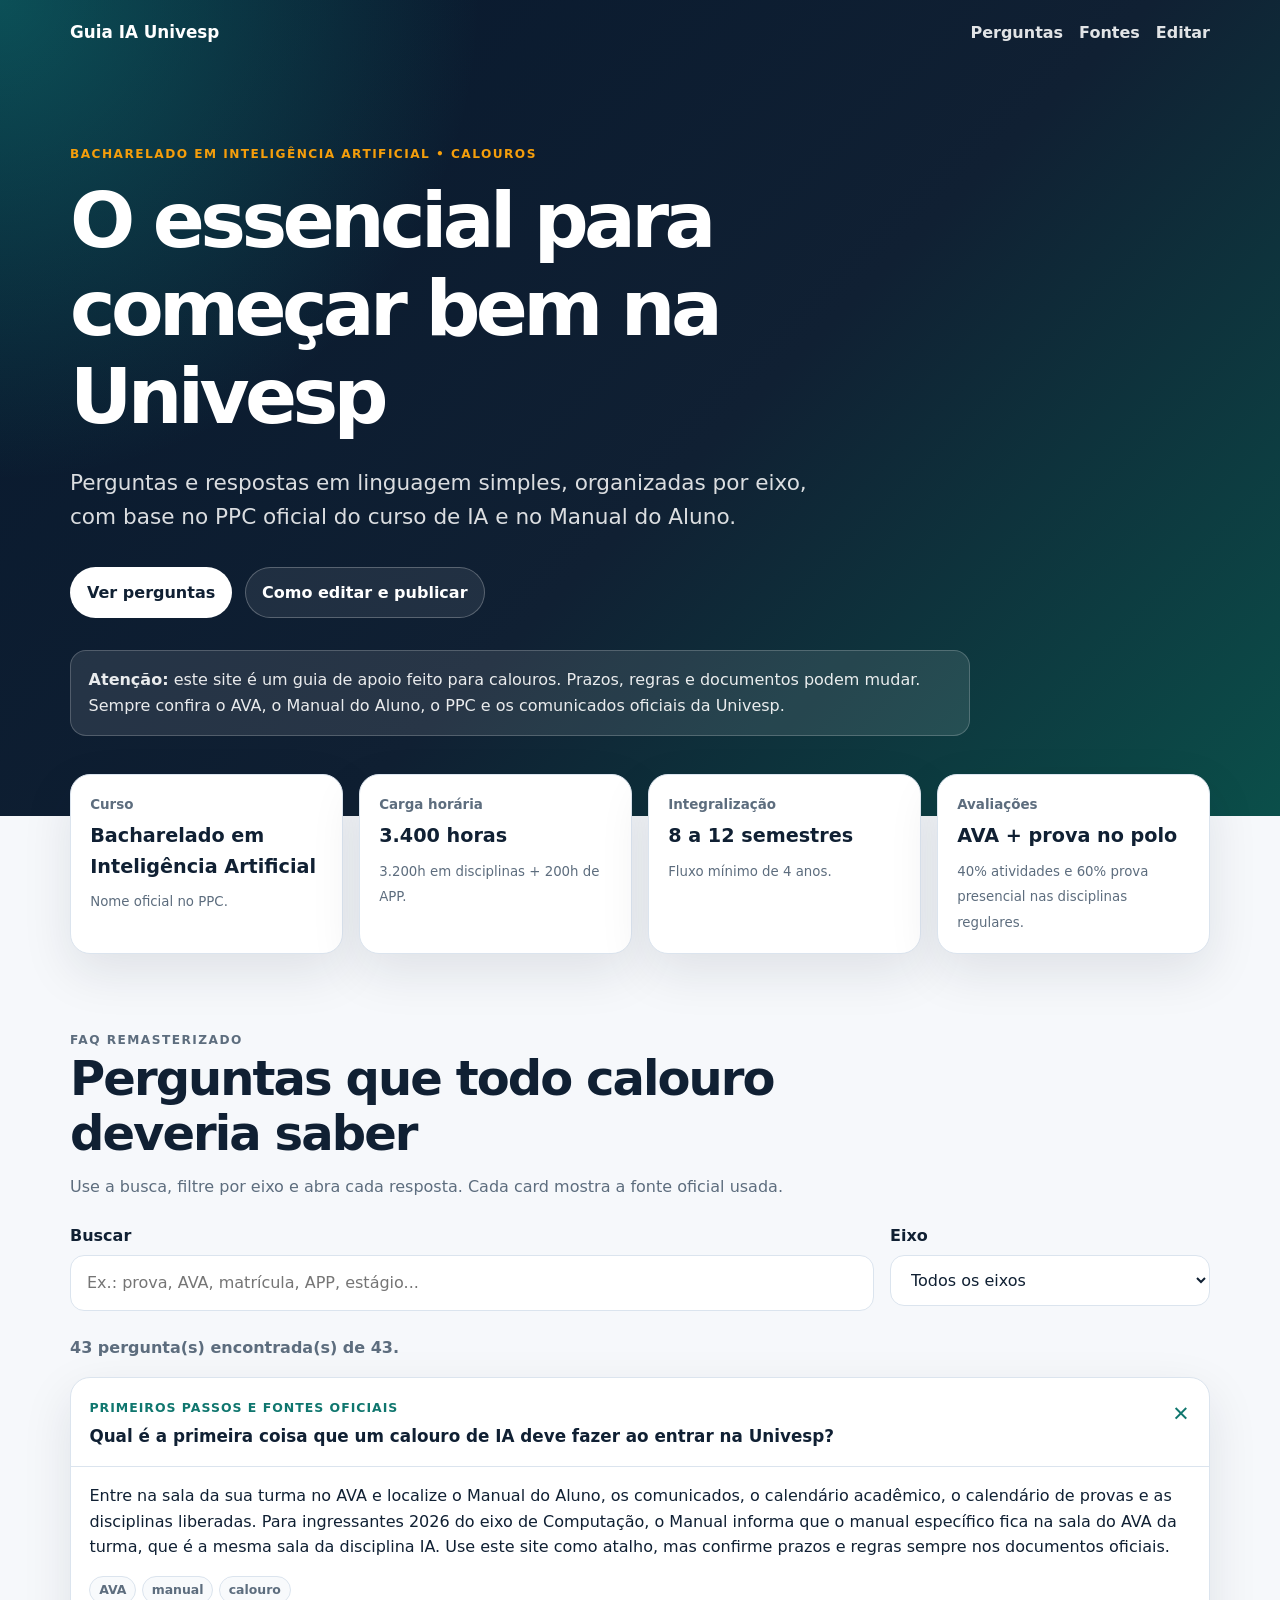
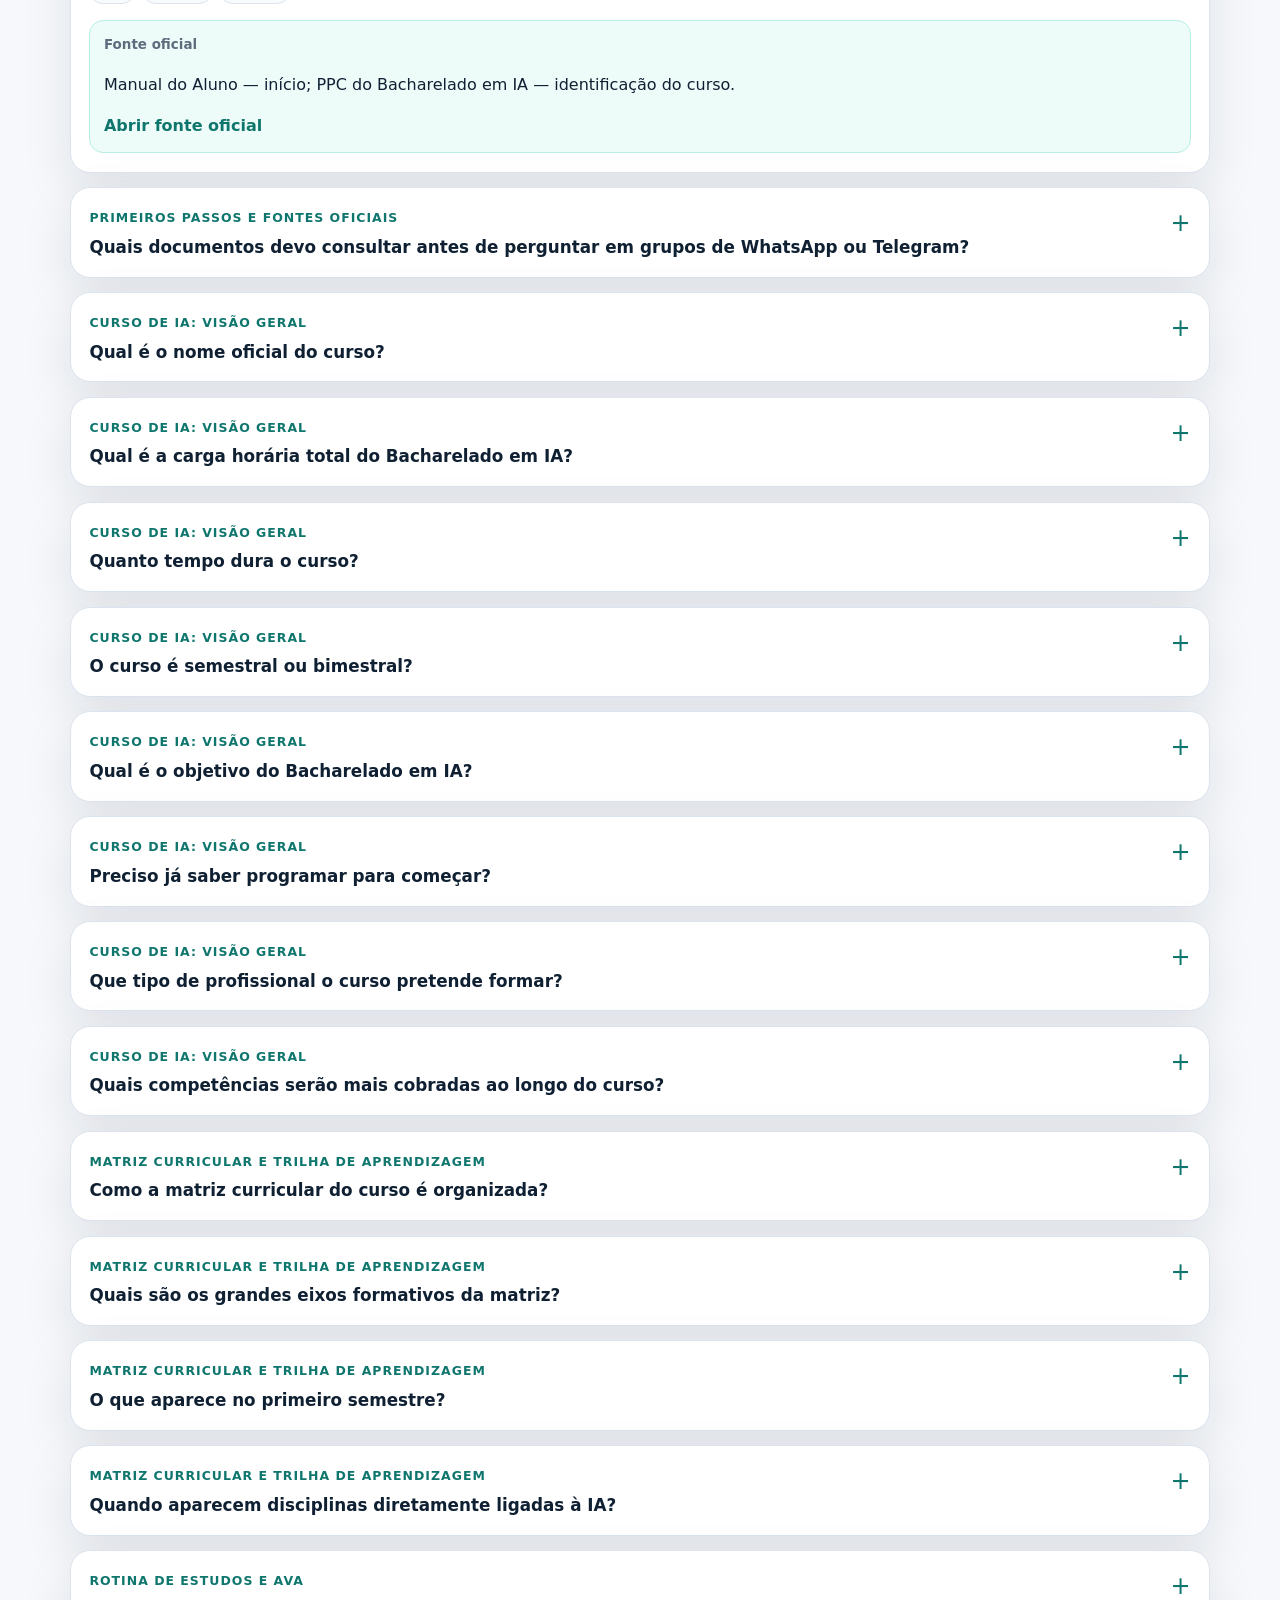
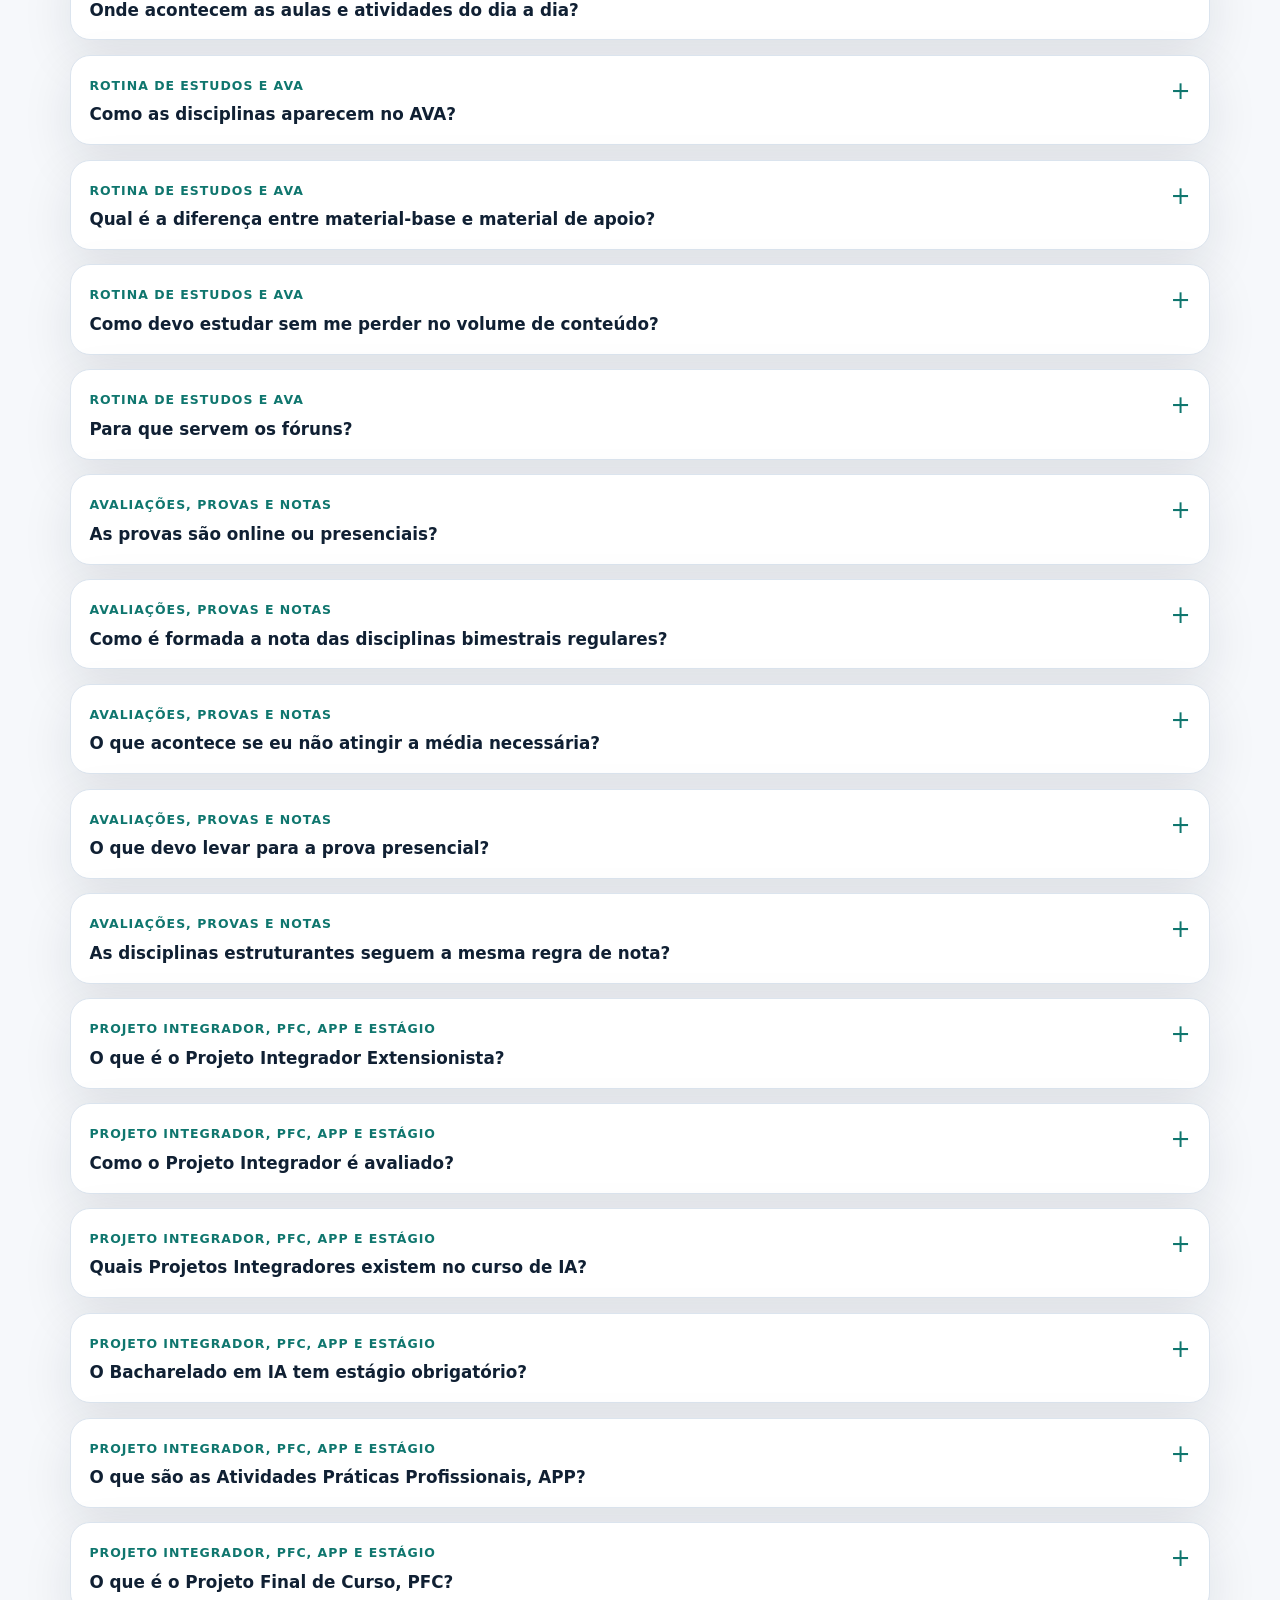
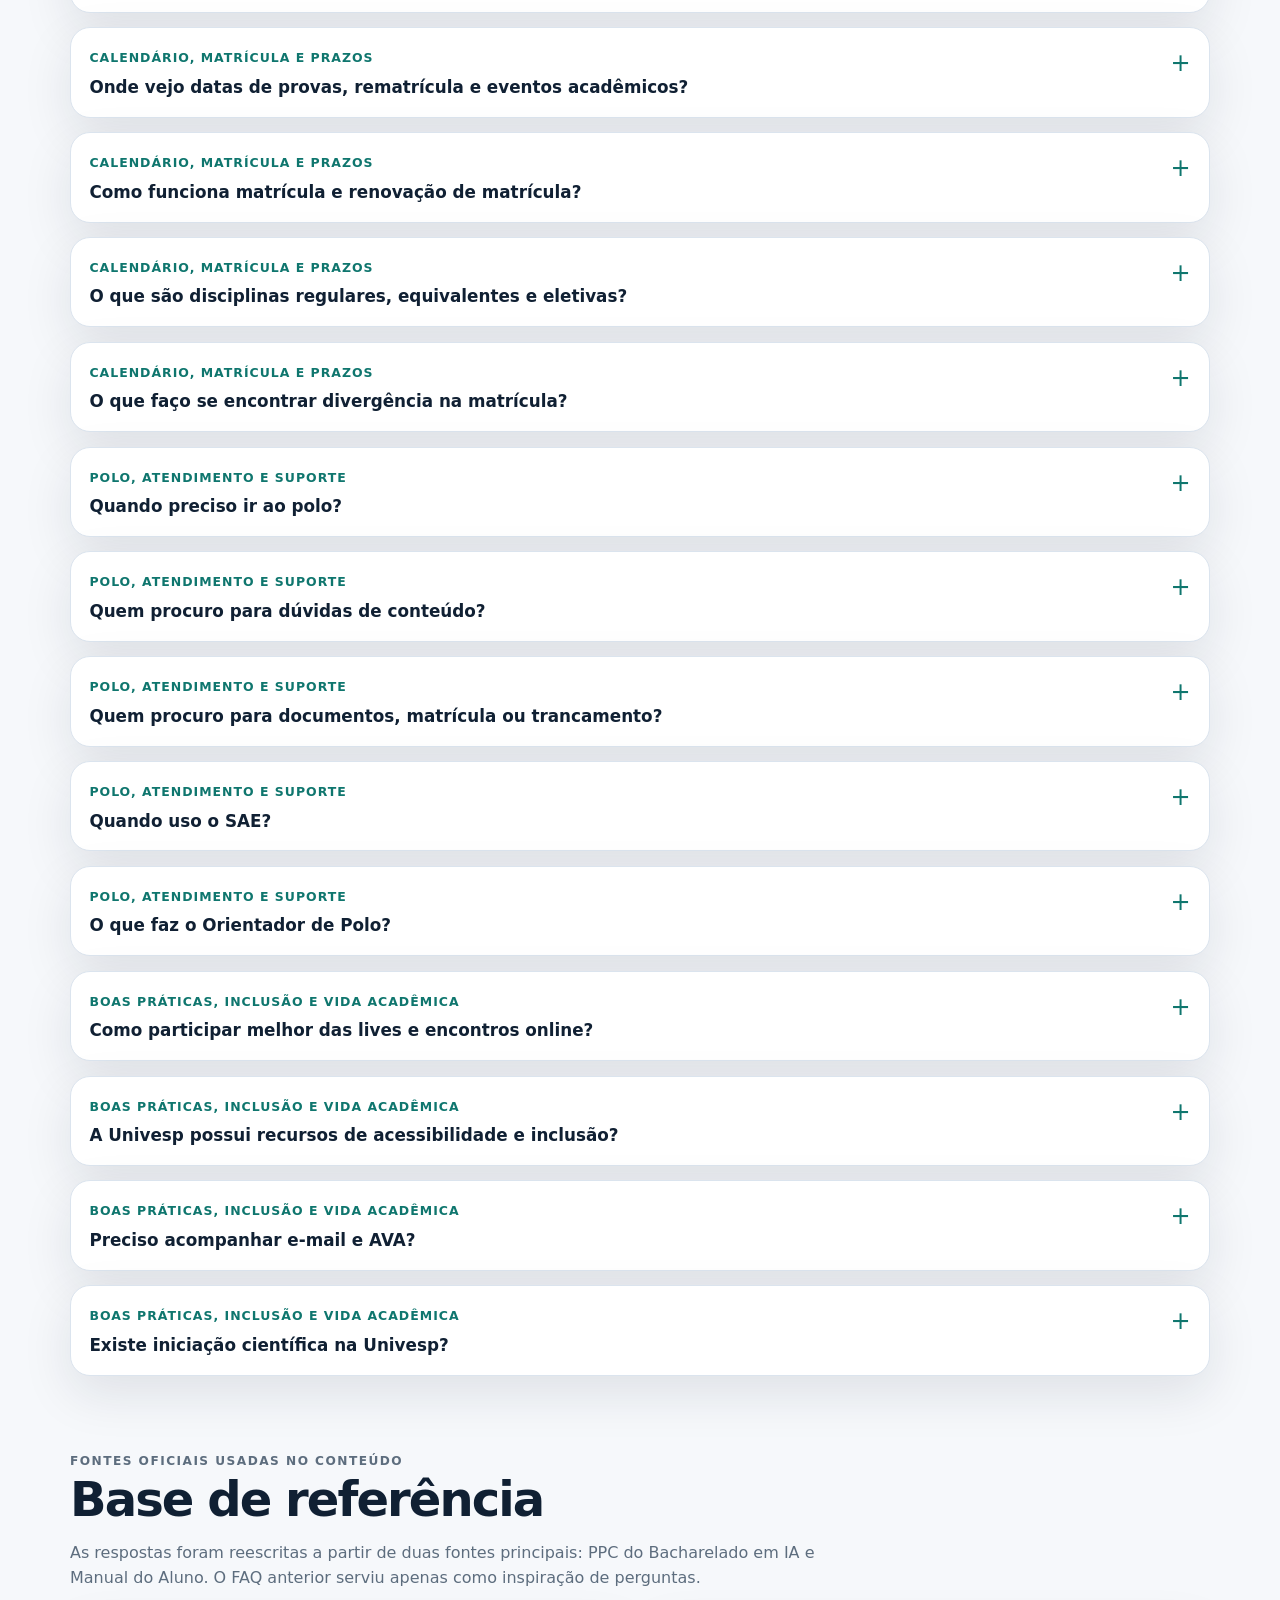
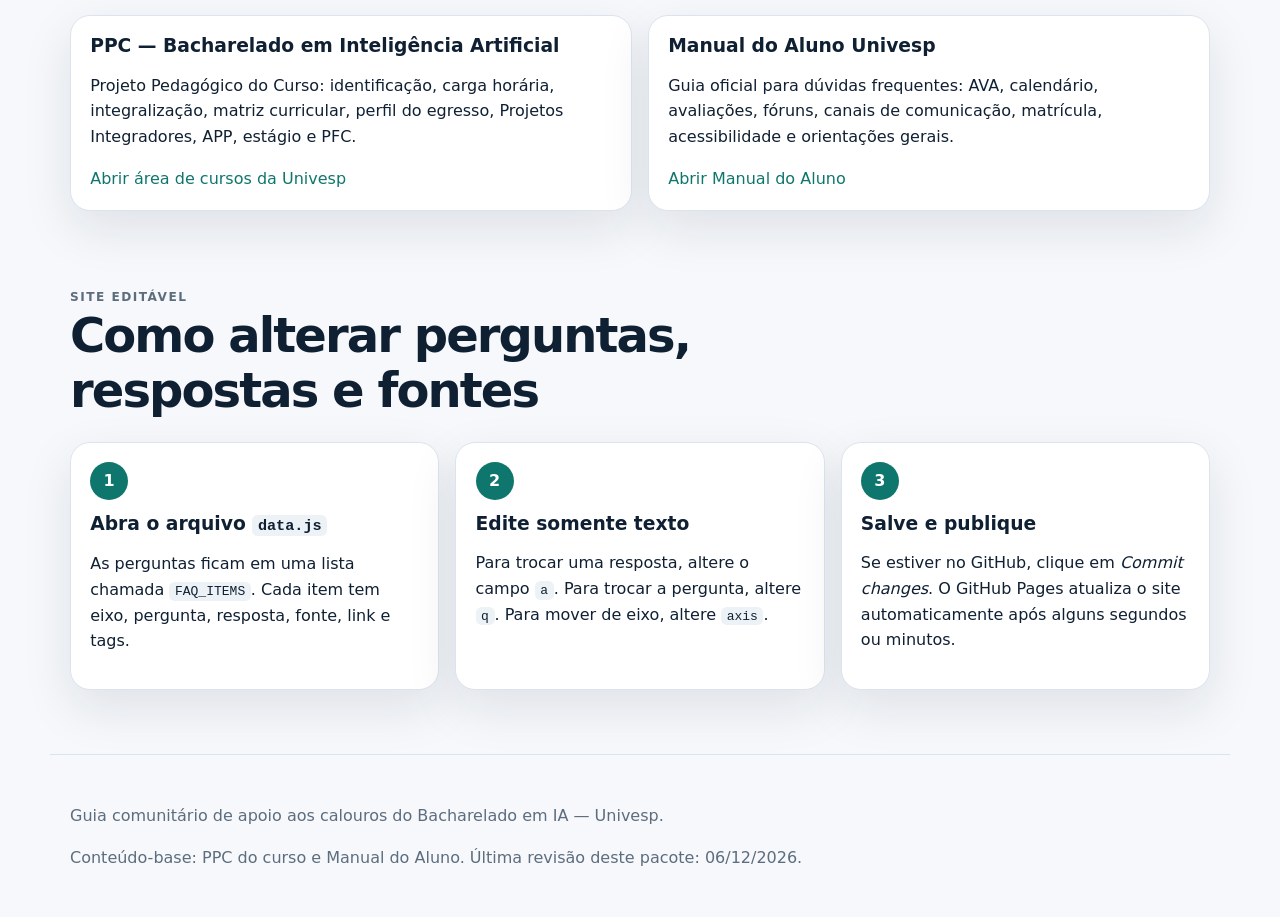
==== index.html @ a82fa3cd "add files" ====
<!doctype html>
<html lang="pt-BR">
<head>
  <meta charset="utf-8">
  <meta name="viewport" content="width=device-width, initial-scale=1">
  <title>Guia do Calouro — Bacharelado em IA Univesp</title>
  <meta name="description" content="Perguntas essenciais para calouros do Bacharelado em Inteligência Artificial da Univesp, baseadas no PPC oficial e no Manual do Aluno.">
  <link rel="stylesheet" href="styles.css">
</head>
<body>
  <header class="hero">
    <nav class="topbar">
      <a href="#inicio" class="brand">Guia IA Univesp</a>
      <a href="#perguntas">Perguntas</a>
      <a href="#fontes">Fontes</a>
      <a href="#editar">Editar</a>
    </nav>
    <section id="inicio" class="hero-content">
      <p class="eyebrow">Bacharelado em Inteligência Artificial • Calouros</p>
      <h1>O essencial para começar bem na Univesp</h1>
      <p class="lead">Perguntas e respostas em linguagem simples, organizadas por eixo, com base no PPC oficial do curso de IA e no Manual do Aluno.</p>
      <div class="hero-actions">
        <a class="button primary" href="#perguntas">Ver perguntas</a>
        <a class="button" href="#editar">Como editar e publicar</a>
      </div>
      <div class="notice">
        <strong>Atenção:</strong> este site é um guia de apoio feito para calouros. Prazos, regras e documentos podem mudar. Sempre confira o AVA, o Manual do Aluno, o PPC e os comunicados oficiais da Univesp.
      </div>
    </section>
  </header>

  <main>
    <section class="summary-grid" aria-label="Resumo rápido">
      <article>
        <span>Curso</span>
        <strong>Bacharelado em Inteligência Artificial</strong>
        <small>Nome oficial no PPC.</small>
      </article>
      <article>
        <span>Carga horária</span>
        <strong>3.400 horas</strong>
        <small>3.200h em disciplinas + 200h de APP.</small>
      </article>
      <article>
        <span>Integralização</span>
        <strong>8 a 12 semestres</strong>
        <small>Fluxo mínimo de 4 anos.</small>
      </article>
      <article>
        <span>Avaliações</span>
        <strong>AVA + prova no polo</strong>
        <small>40% atividades e 60% prova presencial nas disciplinas regulares.</small>
      </article>
    </section>

    <section id="perguntas" class="section">
      <div class="section-head">
        <p class="eyebrow">FAQ remasterizado</p>
        <h2>Perguntas que todo calouro deveria saber</h2>
        <p>Use a busca, filtre por eixo e abra cada resposta. Cada card mostra a fonte oficial usada.</p>
      </div>

      <div class="tools" aria-label="Ferramentas de busca e filtro">
        <label class="search-label">
          <span>Buscar</span>
          <input id="search" type="search" placeholder="Ex.: prova, AVA, matrícula, APP, estágio..." autocomplete="off">
        </label>
        <label class="select-label">
          <span>Eixo</span>
          <select id="axisFilter">
            <option value="todos">Todos os eixos</option>
          </select>
        </label>
      </div>

      <div id="stats" class="stats"></div>
      <div id="faqList" class="faq-list"></div>
    </section>

    <section id="fontes" class="section sources">
      <div class="section-head">
        <p class="eyebrow">Fontes oficiais usadas no conteúdo</p>
        <h2>Base de referência</h2>
        <p>As respostas foram reescritas a partir de duas fontes principais: PPC do Bacharelado em IA e Manual do Aluno. O FAQ anterior serviu apenas como inspiração de perguntas.</p>
      </div>
      <div class="source-cards">
        <article>
          <h3>PPC — Bacharelado em Inteligência Artificial</h3>
          <p>Projeto Pedagógico do Curso: identificação, carga horária, integralização, matriz curricular, perfil do egresso, Projetos Integradores, APP, estágio e PFC.</p>
          <a href="https://univesp.br/cursos" target="_blank" rel="noopener">Abrir área de cursos da Univesp</a>
        </article>
        <article>
          <h3>Manual do Aluno Univesp</h3>
          <p>Guia oficial para dúvidas frequentes: AVA, calendário, avaliações, fóruns, canais de comunicação, matrícula, acessibilidade e orientações gerais.</p>
          <a href="https://apps.univesp.br/manual-do-aluno/" target="_blank" rel="noopener">Abrir Manual do Aluno</a>
        </article>
      </div>
    </section>

    <section id="editar" class="section edit-guide">
      <div class="section-head">
        <p class="eyebrow">Site editável</p>
        <h2>Como alterar perguntas, respostas e fontes</h2>
      </div>
      <div class="steps">
        <article>
          <strong>1</strong>
          <h3>Abra o arquivo <code>data.js</code></h3>
          <p>As perguntas ficam em uma lista chamada <code>FAQ_ITEMS</code>. Cada item tem eixo, pergunta, resposta, fonte, link e tags.</p>
        </article>
        <article>
          <strong>2</strong>
          <h3>Edite somente texto</h3>
          <p>Para trocar uma resposta, altere o campo <code>a</code>. Para trocar a pergunta, altere <code>q</code>. Para mover de eixo, altere <code>axis</code>.</p>
        </article>
        <article>
          <strong>3</strong>
          <h3>Salve e publique</h3>
          <p>Se estiver no GitHub, clique em <em>Commit changes</em>. O GitHub Pages atualiza o site automaticamente após alguns segundos ou minutos.</p>
        </article>
      </div>
    </section>
  </main>

  <footer>
    <p>Guia comunitário de apoio aos calouros do Bacharelado em IA — Univesp.</p>
    <p>Conteúdo-base: PPC do curso e Manual do Aluno. Última revisão deste pacote: <span id="today"></span>.</p>
  </footer>

  <script src="data.js"></script>
  <script src="script.js"></script>
</body>
</html>
---- styles.css ----
:root {
  --bg: #f6f8fb;
  --panel: #ffffff;
  --text: #102033;
  --muted: #5d6d7e;
  --line: #dbe4ee;
  --brand: #0f766e;
  --brand-dark: #0b4f4a;
  --accent: #f59e0b;
  --shadow: 0 18px 50px rgba(16, 32, 51, .10);
  --radius: 20px;
}
* { box-sizing: border-box; }
html { scroll-behavior: smooth; }
body {
  margin: 0;
  font-family: Inter, system-ui, -apple-system, BlinkMacSystemFont, "Segoe UI", sans-serif;
  line-height: 1.6;
  background: var(--bg);
  color: var(--text);
}
a { color: var(--brand); text-decoration: none; }
a:hover { text-decoration: underline; }
.hero {
  background:
    radial-gradient(circle at top left, rgba(20,184,166,.35), transparent 30rem),
    linear-gradient(135deg, #07182d 0%, #102033 55%, #0b4f4a 100%);
  color: white;
  padding-bottom: 4rem;
}
.topbar {
  max-width: 1180px;
  margin: 0 auto;
  padding: 1.2rem 1.25rem;
  display: flex;
  align-items: center;
  gap: 1rem;
  justify-content: flex-end;
}
.topbar a { color: rgba(255,255,255,.88); font-weight: 650; }
.topbar .brand { margin-right: auto; font-size: 1.05rem; color: white; }
.hero-content {
  max-width: 1180px;
  margin: 0 auto;
  padding: 5rem 1.25rem 1rem;
}
.eyebrow {
  text-transform: uppercase;
  letter-spacing: .12em;
  font-size: .76rem;
  font-weight: 800;
  color: var(--accent);
  margin: 0 0 .75rem;
}
h1, h2, h3 { line-height: 1.15; margin: 0; }
h1 { max-width: 850px; font-size: clamp(2.4rem, 6vw, 5.2rem); letter-spacing: -0.06em; }
.lead {
  max-width: 760px;
  font-size: clamp(1.05rem, 2vw, 1.35rem);
  color: rgba(255,255,255,.85);
  margin: 1.5rem 0 0;
}
.hero-actions { display: flex; flex-wrap: wrap; gap: .8rem; margin: 2rem 0; }
.button {
  display: inline-flex;
  align-items: center;
  justify-content: center;
  min-height: 44px;
  padding: .75rem 1rem;
  border: 1px solid rgba(255,255,255,.25);
  border-radius: 999px;
  color: white;
  font-weight: 800;
  background: rgba(255,255,255,.08);
}
.button.primary { background: white; color: #102033; }
.notice {
  max-width: 900px;
  padding: 1rem 1.1rem;
  background: rgba(255,255,255,.10);
  border: 1px solid rgba(255,255,255,.20);
  border-radius: 16px;
  color: rgba(255,255,255,.9);
}
.summary-grid {
  max-width: 1180px;
  margin: -2.6rem auto 0;
  padding: 0 1.25rem;
  display: grid;
  grid-template-columns: repeat(4, minmax(0, 1fr));
  gap: 1rem;
}
.summary-grid article, .source-cards article, .steps article, .faq-item {
  background: var(--panel);
  border: 1px solid var(--line);
  border-radius: var(--radius);
  box-shadow: var(--shadow);
}
.summary-grid article { padding: 1.2rem; }
.summary-grid span, .faq-meta, .source-label {
  display: block;
  color: var(--muted);
  font-size: .84rem;
  font-weight: 700;
}
.summary-grid strong { display: block; margin: .35rem 0; font-size: 1.2rem; }
.summary-grid small { color: var(--muted); }
.section {
  max-width: 1180px;
  margin: 0 auto;
  padding: 4rem 1.25rem 0;
}
.section-head { max-width: 800px; margin-bottom: 1.5rem; }
.section-head h2 { font-size: clamp(1.8rem, 4vw, 3rem); letter-spacing: -.04em; }
.section-head p { color: var(--muted); margin: .8rem 0 0; }
.tools {
  display: grid;
  grid-template-columns: 1fr minmax(220px, 320px);
  gap: 1rem;
  margin: 1.5rem 0;
}
label span {
  display: block;
  font-weight: 800;
  margin-bottom: .35rem;
}
input, select {
  width: 100%;
  border: 1px solid var(--line);
  border-radius: 14px;
  padding: .9rem 1rem;
  font: inherit;
  color: var(--text);
  background: white;
}
.stats { color: var(--muted); margin: .4rem 0 1rem; font-weight: 700; }
.faq-list { display: grid; gap: .9rem; }
.faq-item { overflow: hidden; }
.faq-question {
  width: 100%;
  border: 0;
  background: transparent;
  color: var(--text);
  text-align: left;
  padding: 1rem 1.15rem;
  display: grid;
  grid-template-columns: 1fr auto;
  gap: 1rem;
  cursor: pointer;
  font: inherit;
}
.faq-question strong { display: block; font-size: 1.05rem; }
.faq-question .axis { display: inline-block; color: var(--brand); font-weight: 850; font-size: .78rem; text-transform: uppercase; letter-spacing: .08em; margin-bottom: .35rem; }
.faq-question .toggle { font-size: 1.5rem; color: var(--brand); }
.faq-answer {
  display: none;
  padding: 0 1.15rem 1.15rem;
  border-top: 1px solid var(--line);
}
.faq-item.open .faq-answer { display: block; }
.faq-item.open .toggle { transform: rotate(45deg); }
.faq-answer p { margin: 1rem 0; }
.tags { display: flex; flex-wrap: wrap; gap: .35rem; margin: .8rem 0; }
.tag {
  border: 1px solid var(--line);
  background: #f8fafc;
  color: var(--muted);
  border-radius: 999px;
  padding: .18rem .55rem;
  font-size: .78rem;
  font-weight: 700;
}
.source-box {
  margin-top: 1rem;
  padding: .85rem;
  border-radius: 14px;
  background: #eefcf9;
  border: 1px solid #b8eee3;
}
.source-box a { font-weight: 850; }
.source-cards, .steps {
  display: grid;
  grid-template-columns: repeat(2, minmax(0, 1fr));
  gap: 1rem;
}
.steps { grid-template-columns: repeat(3, minmax(0, 1fr)); }
.source-cards article, .steps article { padding: 1.2rem; }
.steps strong {
  width: 38px; height: 38px; border-radius: 50%;
  display: grid; place-items: center;
  background: var(--brand);
  color: white;
  margin-bottom: .8rem;
}
code {
  background: #edf2f7;
  padding: .1rem .35rem;
  border-radius: .35rem;
}
footer {
  max-width: 1180px;
  margin: 4rem auto 0;
  padding: 2rem 1.25rem;
  color: var(--muted);
  border-top: 1px solid var(--line);
}
@media (max-width: 850px) {
  .summary-grid, .tools, .source-cards, .steps { grid-template-columns: 1fr; }
  .topbar { flex-wrap: wrap; justify-content: flex-start; }
  .topbar .brand { width: 100%; }
  .hero-content { padding-top: 3rem; }
}
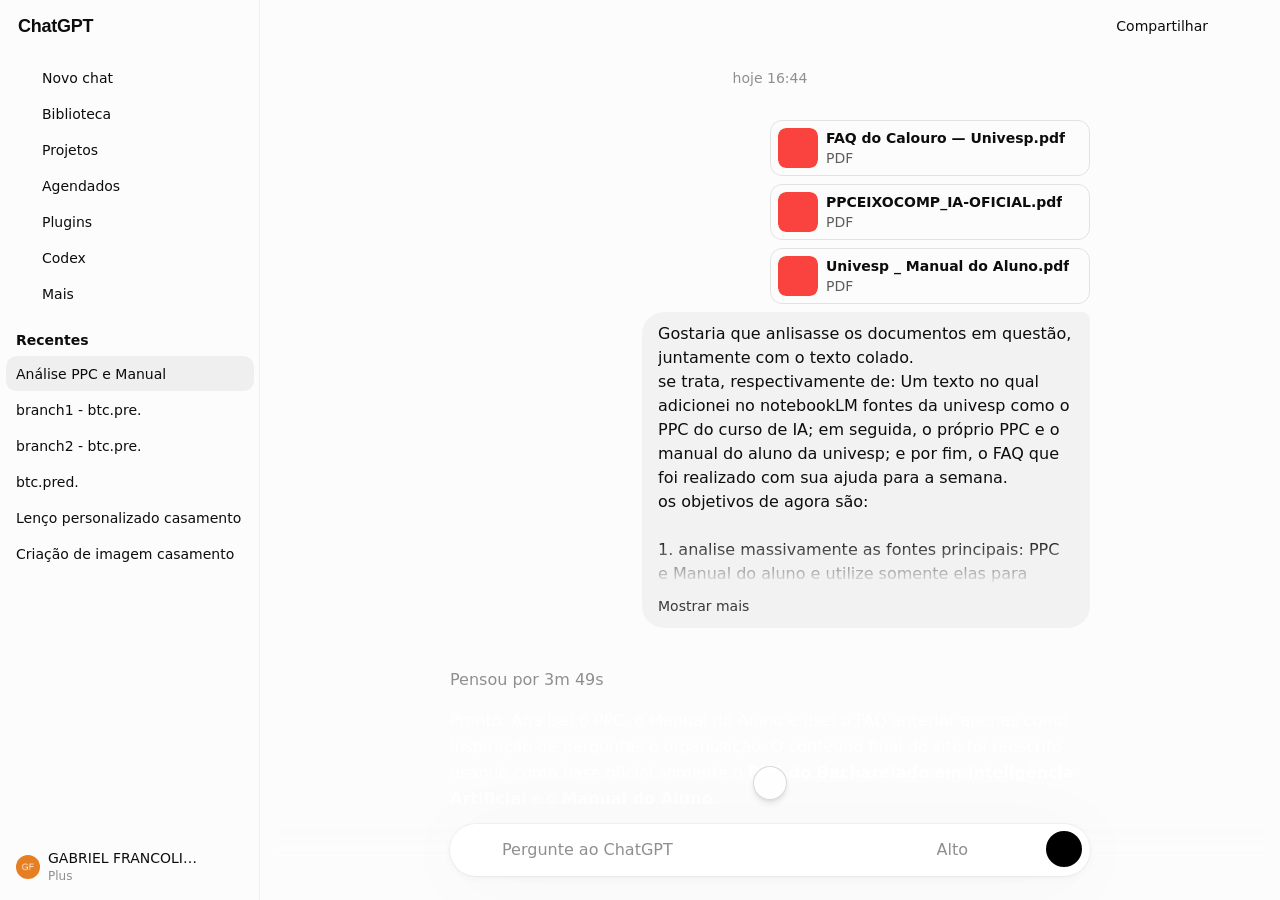
==== commit 4845bdfd: "att 2.0" ====
--- a/index.html
+++ b/index.html
@@ -1,133 +1,94 @@
-<!doctype html>
-<html lang="pt-BR">
-<head>
-  <meta charset="utf-8">
-  <meta name="viewport" content="width=device-width, initial-scale=1">
-  <title>Guia do Calouro — Bacharelado em IA Univesp</title>
-  <meta name="description" content="Perguntas essenciais para calouros do Bacharelado em Inteligência Artificial da Univesp, baseadas no PPC oficial e no Manual do Aluno.">
-  <link rel="stylesheet" href="styles.css">
-</head>
-<body>
-  <header class="hero">
-    <nav class="topbar">
-      <a href="#inicio" class="brand">Guia IA Univesp</a>
-      <a href="#perguntas">Perguntas</a>
-      <a href="#fontes">Fontes</a>
-      <a href="#editar">Editar</a>
-    </nav>
-    <section id="inicio" class="hero-content">
-      <p class="eyebrow">Bacharelado em Inteligência Artificial • Calouros</p>
-      <h1>O essencial para começar bem na Univesp</h1>
-      <p class="lead">Perguntas e respostas em linguagem simples, organizadas por eixo, com base no PPC oficial do curso de IA e no Manual do Aluno.</p>
-      <div class="hero-actions">
-        <a class="button primary" href="#perguntas">Ver perguntas</a>
-        <a class="button" href="#editar">Como editar e publicar</a>
-      </div>
-      <div class="notice">
-        <strong>Atenção:</strong> este site é um guia de apoio feito para calouros. Prazos, regras e documentos podem mudar. Sempre confira o AVA, o Manual do Aluno, o PPC e os comunicados oficiais da Univesp.
-      </div>
-    </section>
-  </header>
+<!DOCTYPE html>
+<!-- saved from url=(0058)https://chatgpt.com/c/6a56918b-6e94-83e9-8a4c-a47782a6c055 -->
+<html lang="pt-BR" data-build="prod-58ce39b340a2c7d6b338d50da4ff5b50940bb5a5" data-seq="8242650" data-contrast="default" dir="ltr" class="dark" style="color-scheme: dark; --cot-shimmer-duration: 1400ms;" data-chat-theme="default" data-ds-color-theme-update=""><head><meta http-equiv="Content-Type" content="text/html; charset=UTF-8"><style>.ͼs {background-color: var(--gray-950); color: var(--gray-50);}
+.ͼs .cm-content {caret-color: var(--gray-50);}
+.ͼs .cm-cursor, .ͼs .cm-dropCursor {border-left-color: var(--gray-50);}
+.ͼs.cm-focused .cm-selectionBackgroundm .cm-selectionBackground, .ͼs .cm-content ::selection {background-color: var(--blue-a75);}
+.ͼs .cm-activeLine {background-color: var(--gray-900);}
+.ͼs .cm-gutters {background-color: var(--gray-925); color: var(--gray-250);}
+.ͼs .cm-activeLineGutter {background-color: var(--gray-900);}
+.ͼt {color: var(--gray-250);}
+.ͼu {color: var(--blue-200);}
+.ͼv {color: var(--pink-200);}
+.ͼw {color: var(--yellow-200);}
+.ͼx {color: var(--red-200);}
+.ͼy {color: var(--orange-200);}
+.ͼz {color: var(--green-200);}
+.ͼ10 {color: var(--orange-200);}
+.ͼ11 {color: var(--purple-200);}
+.ͼ12 {color: var(--yellow-200);}
+.ͼ13 {color: var(--blue-200);}
+.ͼ14 {color: var(--blue-200); text-decoration: underline;}
+.ͼ15 {color: var(--red-200); text-decoration: underline;}
+.ͼ16 .cm-lineNumbers .cm-gutterElement {padding-left: 8px;}
+.ͼ16 .cm-cursor, .ͼ16 .cm-dropCursor {border-left-width: 2px;}
+.ͼ16 .cm-matchingBracket {outline: 1px solid var(--blue-200); color: inherit;}
+.ͼ16 .cm-nonmatchingBracket {outline: 1px solid var(--red-200); color: inherit;}
+</style><meta name="viewport" content="width=device-width, initial-scale=1, viewport-fit=cover"><link rel="preload" as="image" href="https://lh3.googleusercontent.com/a/ACg8ocJj2cR-h83cMd0H4MZIlra2WT_t9cCqfas81WUSkaHhhZMutA=s96-c" referrerpolicy="no-referrer"><meta name="text-scale" content="scale"><title>Análise PPC e Manual</title><meta property="og:title" content="ChatGPT"><meta property="og:image" content="https://cdn.openai.com/chatgpt/share-og.png"><link rel="preconnect" href="https://api.oaistatsig.com/"><meta name="robots" content="noindex, nofollow"><meta name="apple-itunes-app" content="app-id=6448311069"><meta name="dd-trace-id" content="3489804087103787297"><meta name="dd-trace-time" content="1784055924031"><link rel="icon" href="https://chatgpt.com/favicon.ico" sizes="any"><link rel="icon" href="https://chatgpt.com/cdn/assets/favicon-eex17e9e.ico" sizes="48x48"><link rel="icon" href="https://chatgpt.com/cdn/assets/favicon-l4nq08hd.svg" type="image/svg+xml"><link rel="icon" href="https://chatgpt.com/cdn/assets/favicon-l4nq08hd.svg" type="image/svg+xml" media="(prefers-color-scheme: dark)"><link rel="icon" href="https://chatgpt.com/cdn/assets/favicon-48x48-glnpepm0.webp" type="image/png" sizes="48x48"><link rel="apple-touch-icon" sizes="180x180" href="https://chatgpt.com/cdn/assets/favicon-180x180-od45eci6.webp"><meta name="description" content="O ChatGPT é seu assistente de IA para uso diário. Converse com a IA mais avançada para explorar ideias, resolver problemas e aprender mais rápido."><meta name="keyword" content="chat de ia, ia, chap gpt, chat gbt, chat gpt 3, login do chat gpt, site do chat gpt, chat gpt, chat gtp, chat openai, chat, chatai, chatbot gpt, chatg, login do chatgpt, chatgpt, gpt chat, open ai, openai chat, openai chatgpt, openai"><meta property="og:description" content="O ChatGPT ajuda você a receber respostas, encontrar inspiração e ter mais produtividade."><meta property="og:url" content="https://chatgpt.com/pt-BR/"><meta property="og:site_name" content="ChatGPT"><link rel="alternate" hreflang="am" href="https://chatgpt.com/c/6a56918b-6e94-83e9-8a4c-a47782a6c055?locale=am"><link rel="alternate" hreflang="ar" href="https://chatgpt.com/c/6a56918b-6e94-83e9-8a4c-a47782a6c055?locale=ar"><link rel="alternate" hreflang="bg-BG" href="https://chatgpt.com/c/6a56918b-6e94-83e9-8a4c-a47782a6c055?locale=bg-BG"><link rel="alternate" hreflang="bn-BD" href="https://chatgpt.com/c/6a56918b-6e94-83e9-8a4c-a47782a6c055?locale=bn-BD"><link rel="alternate" hreflang="bs-BA" href="https://chatgpt.com/c/6a56918b-6e94-83e9-8a4c-a47782a6c055?locale=bs-BA"><link rel="alternate" hreflang="ca-ES" href="https://chatgpt.com/c/6a56918b-6e94-83e9-8a4c-a47782a6c055?locale=ca-ES"><link rel="alternate" hreflang="cs-CZ" href="https://chatgpt.com/c/6a56918b-6e94-83e9-8a4c-a47782a6c055?locale=cs-CZ"><link rel="alternate" hreflang="da-DK" href="https://chatgpt.com/c/6a56918b-6e94-83e9-8a4c-a47782a6c055?locale=da-DK"><link rel="alternate" hreflang="de-DE" href="https://chatgpt.com/c/6a56918b-6e94-83e9-8a4c-a47782a6c055?locale=de-DE"><link rel="alternate" hreflang="el-GR" href="https://chatgpt.com/c/6a56918b-6e94-83e9-8a4c-a47782a6c055?locale=el-GR"><link rel="alternate" hreflang="en-US" href="https://chatgpt.com/c/6a56918b-6e94-83e9-8a4c-a47782a6c055"><link rel="alternate" hreflang="es-ES" href="https://chatgpt.com/c/6a56918b-6e94-83e9-8a4c-a47782a6c055?locale=es-ES"><link rel="alternate" hreflang="es-419" href="https://chatgpt.com/c/6a56918b-6e94-83e9-8a4c-a47782a6c055?locale=es-419"><link rel="alternate" hreflang="et-EE" href="https://chatgpt.com/c/6a56918b-6e94-83e9-8a4c-a47782a6c055?locale=et-EE"><link rel="alternate" hreflang="fa" href="https://chatgpt.com/c/6a56918b-6e94-83e9-8a4c-a47782a6c055?locale=fa"><link rel="alternate" hreflang="fi-FI" href="https://chatgpt.com/c/6a56918b-6e94-83e9-8a4c-a47782a6c055?locale=fi-FI"><link rel="alternate" hreflang="fr-FR" href="https://chatgpt.com/c/6a56918b-6e94-83e9-8a4c-a47782a6c055?locale=fr-FR"><link rel="alternate" hreflang="fr-CA" href="https://chatgpt.com/c/6a56918b-6e94-83e9-8a4c-a47782a6c055?locale=fr-CA"><link rel="alternate" hreflang="gu-IN" href="https://chatgpt.com/c/6a56918b-6e94-83e9-8a4c-a47782a6c055?locale=gu-IN"><link rel="alternate" hreflang="hi-IN" href="https://chatgpt.com/c/6a56918b-6e94-83e9-8a4c-a47782a6c055?locale=hi-IN"><link rel="alternate" hreflang="hr-HR" href="https://chatgpt.com/c/6a56918b-6e94-83e9-8a4c-a47782a6c055?locale=hr-HR"><link rel="alternate" hreflang="hu-HU" href="https://chatgpt.com/c/6a56918b-6e94-83e9-8a4c-a47782a6c055?locale=hu-HU"><link rel="alternate" hreflang="hy-AM" href="https://chatgpt.com/c/6a56918b-6e94-83e9-8a4c-a47782a6c055?locale=hy-AM"><link rel="alternate" hreflang="id-ID" href="https://chatgpt.com/c/6a56918b-6e94-83e9-8a4c-a47782a6c055?locale=id-ID"><link rel="alternate" hreflang="is-IS" href="https://chatgpt.com/c/6a56918b-6e94-83e9-8a4c-a47782a6c055?locale=is-IS"><link rel="alternate" hreflang="it-IT" href="https://chatgpt.com/c/6a56918b-6e94-83e9-8a4c-a47782a6c055?locale=it-IT"><link rel="alternate" hreflang="ja-JP" href="https://chatgpt.com/c/6a56918b-6e94-83e9-8a4c-a47782a6c055?locale=ja-JP"><link rel="alternate" hreflang="ka-GE" href="https://chatgpt.com/c/6a56918b-6e94-83e9-8a4c-a47782a6c055?locale=ka-GE"><link rel="alternate" hreflang="kk" href="https://chatgpt.com/c/6a56918b-6e94-83e9-8a4c-a47782a6c055?locale=kk"><link rel="alternate" hreflang="kn-IN" href="https://chatgpt.com/c/6a56918b-6e94-83e9-8a4c-a47782a6c055?locale=kn-IN"><link rel="alternate" hreflang="ko-KR" href="https://chatgpt.com/c/6a56918b-6e94-83e9-8a4c-a47782a6c055?locale=ko-KR"><link rel="alternate" hreflang="lt" href="https://chatgpt.com/c/6a56918b-6e94-83e9-8a4c-a47782a6c055?locale=lt"><link rel="alternate" hreflang="lv-LV" href="https://chatgpt.com/c/6a56918b-6e94-83e9-8a4c-a47782a6c055?locale=lv-LV"><link rel="alternate" hreflang="mk-MK" href="https://chatgpt.com/c/6a56918b-6e94-83e9-8a4c-a47782a6c055?locale=mk-MK"><link rel="alternate" hreflang="ml" href="https://chatgpt.com/c/6a56918b-6e94-83e9-8a4c-a47782a6c055?locale=ml"><link rel="alternate" hreflang="mn" href="https://chatgpt.com/c/6a56918b-6e94-83e9-8a4c-a47782a6c055?locale=mn"><link rel="alternate" hreflang="mr-IN" href="https://chatgpt.com/c/6a56918b-6e94-83e9-8a4c-a47782a6c055?locale=mr-IN"><link rel="alternate" hreflang="ms-MY" href="https://chatgpt.com/c/6a56918b-6e94-83e9-8a4c-a47782a6c055?locale=ms-MY"><link rel="alternate" hreflang="my-MM" href="https://chatgpt.com/c/6a56918b-6e94-83e9-8a4c-a47782a6c055?locale=my-MM"><link rel="alternate" hreflang="nb-NO" href="https://chatgpt.com/c/6a56918b-6e94-83e9-8a4c-a47782a6c055?locale=nb-NO"><link rel="alternate" hreflang="nl-NL" href="https://chatgpt.com/c/6a56918b-6e94-83e9-8a4c-a47782a6c055?locale=nl-NL"><link rel="alternate" hreflang="pa" href="https://chatgpt.com/c/6a56918b-6e94-83e9-8a4c-a47782a6c055?locale=pa"><link rel="alternate" hreflang="pl-PL" href="https://chatgpt.com/c/6a56918b-6e94-83e9-8a4c-a47782a6c055?locale=pl-PL"><link rel="alternate" hreflang="pt-BR" href="https://chatgpt.com/c/6a56918b-6e94-83e9-8a4c-a47782a6c055?locale=pt-BR"><link rel="alternate" hreflang="pt-PT" href="https://chatgpt.com/c/6a56918b-6e94-83e9-8a4c-a47782a6c055?locale=pt-PT"><link rel="alternate" hreflang="ro-RO" href="https://chatgpt.com/c/6a56918b-6e94-83e9-8a4c-a47782a6c055?locale=ro-RO"><link rel="alternate" hreflang="ru-RU" href="https://chatgpt.com/c/6a56918b-6e94-83e9-8a4c-a47782a6c055?locale=ru-RU"><link rel="alternate" hreflang="sk-SK" href="https://chatgpt.com/c/6a56918b-6e94-83e9-8a4c-a47782a6c055?locale=sk-SK"><link rel="alternate" hreflang="sl-SI" href="https://chatgpt.com/c/6a56918b-6e94-83e9-8a4c-a47782a6c055?locale=sl-SI"><link rel="alternate" hreflang="so-SO" href="https://chatgpt.com/c/6a56918b-6e94-83e9-8a4c-a47782a6c055?locale=so-SO"><link rel="alternate" hreflang="sq-AL" href="https://chatgpt.com/c/6a56918b-6e94-83e9-8a4c-a47782a6c055?locale=sq-AL"><link rel="alternate" hreflang="sr-RS" href="https://chatgpt.com/c/6a56918b-6e94-83e9-8a4c-a47782a6c055?locale=sr-RS"><link rel="alternate" hreflang="sv-SE" href="https://chatgpt.com/c/6a56918b-6e94-83e9-8a4c-a47782a6c055?locale=sv-SE"><link rel="alternate" hreflang="sw-TZ" href="https://chatgpt.com/c/6a56918b-6e94-83e9-8a4c-a47782a6c055?locale=sw-TZ"><link rel="alternate" hreflang="ta-IN" href="https://chatgpt.com/c/6a56918b-6e94-83e9-8a4c-a47782a6c055?locale=ta-IN"><link rel="alternate" hreflang="te-IN" href="https://chatgpt.com/c/6a56918b-6e94-83e9-8a4c-a47782a6c055?locale=te-IN"><link rel="alternate" hreflang="th-TH" href="https://chatgpt.com/c/6a56918b-6e94-83e9-8a4c-a47782a6c055?locale=th-TH"><link rel="alternate" hreflang="tl" href="https://chatgpt.com/c/6a56918b-6e94-83e9-8a4c-a47782a6c055?locale=tl"><link rel="alternate" hreflang="tr-TR" href="https://chatgpt.com/c/6a56918b-6e94-83e9-8a4c-a47782a6c055?locale=tr-TR"><link rel="alternate" hreflang="uk-UA" href="https://chatgpt.com/c/6a56918b-6e94-83e9-8a4c-a47782a6c055?locale=uk-UA"><link rel="alternate" hreflang="ur" href="https://chatgpt.com/c/6a56918b-6e94-83e9-8a4c-a47782a6c055?locale=ur"><link rel="alternate" hreflang="vi-VN" href="https://chatgpt.com/c/6a56918b-6e94-83e9-8a4c-a47782a6c055?locale=vi-VN"><link rel="alternate" hreflang="zh-CN" href="https://chatgpt.com/c/6a56918b-6e94-83e9-8a4c-a47782a6c055?locale=zh-CN"><link rel="alternate" hreflang="zh-TW" href="https://chatgpt.com/c/6a56918b-6e94-83e9-8a4c-a47782a6c055?locale=zh-TW"><link rel="alternate" hreflang="zh-HK" href="https://chatgpt.com/c/6a56918b-6e94-83e9-8a4c-a47782a6c055?locale=zh-HK"><link rel="alternate" hreflang="x-default" href="https://chatgpt.com/c/6a56918b-6e94-83e9-8a4c-a47782a6c055"><link rel="canonical" href="https://chatgpt.com/c/6a56918b-6e94-83e9-8a4c-a47782a6c055"><style data-tailwind-layer-order="true" nonce="" type="text/css">@layer properties, theme, base, components, utilities;
+</style><link rel="stylesheet" href="./index_files/root-oojf9t38.css"><link rel="stylesheet" href="./index_files/conversation-small-dyf078sa.css"><link rel="modulepreload" as="script" crossorigin="" href="https://chatgpt.com/cdn/assets/eec4c631-n13h3uwcocrb57ld.js"><link rel="modulepreload" as="script" crossorigin="" href="https://chatgpt.com/cdn/assets/5ab42519-lxwxed6nhmt7gh0z.js"><link rel="modulepreload" as="script" crossorigin="" href="https://chatgpt.com/cdn/assets/be58453f-em9caxzvf2tzt443.js"><link rel="modulepreload" as="script" crossorigin="" href="https://chatgpt.com/cdn/assets/fd7f274b-jdpl2o1q2jqjav58.js"><link rel="modulepreload" as="script" crossorigin="" href="https://chatgpt.com/cdn/assets/88605b43-nhut68zx34nwzdc5.js"><link rel="modulepreload" as="script" crossorigin="" href="https://chatgpt.com/cdn/assets/e6911992-h65t1t9w9bmvguq6.js"><script async="" src="./index_files/api.js"></script><link rel="modulepreload" as="script" crossorigin="" href="https://chatgpt.com/cdn/assets/70025534-m82nvtuqje2sv1lu.js"><link rel="modulepreload" as="script" crossorigin="" href="https://chatgpt.com/cdn/assets/c0680e6f-ntby3un6r2rmjwg5.js"><link rel="modulepreload" as="script" crossorigin="" href="https://chatgpt.com/cdn/assets/bcf56d39-nnvn5e24q1wk3e3c.js"><link rel="modulepreload" as="script" crossorigin="" href="https://chatgpt.com/cdn/assets/e6fa0362-mazfrxbbpgprjrks.js"><link rel="modulepreload" as="script" crossorigin="" href="https://chatgpt.com/cdn/assets/4e18e912-cfx5whu177fayrvy.js"><link rel="stylesheet" crossorigin="" href="./index_files/silk-hq-jrmbfqt7.css"><link rel="modulepreload" as="script" crossorigin="" href="https://chatgpt.com/cdn/assets/f4e264a1-abk5ihv8k8gpbws4.js"><link rel="modulepreload" as="script" crossorigin="" href="https://chatgpt.com/cdn/assets/ae144ef6-e4p7fayqutf3j9k6.js"><link rel="modulepreload" as="script" crossorigin="" href="https://chatgpt.com/cdn/assets/8d5bfd5c-o7kojyo0ib73tees.js"><link rel="stylesheet" crossorigin="" href="./index_files/root-oojf9t38(1).css"><link rel="modulepreload" as="script" crossorigin="" href="https://chatgpt.com/cdn/assets/c2675c8c-dsjh6ticrq1s9p9y.js"><link rel="stylesheet" crossorigin="" href="./index_files/global-modals-5n50n0lo.css"><link rel="modulepreload" as="script" crossorigin="" href="https://chatgpt.com/cdn/assets/9435784d-d0nunkd4fcc58cla.js"><link rel="modulepreload" as="script" crossorigin="" href="https://chatgpt.com/cdn/assets/2831b016-ko3p15g1za2r2j5h.js"><link rel="modulepreload" as="script" crossorigin="" href="https://chatgpt.com/cdn/assets/3c02c844-lh6svkw6b2bokb6t.js"><link rel="stylesheet" crossorigin="" href="./index_files/conversation-small-dyf078sa(1).css"><link rel="modulepreload" as="script" crossorigin="" href="https://chatgpt.com/cdn/assets/20b6b8ed-hp6xalk6n6mker45.js"><link rel="modulepreload" as="script" crossorigin="" href="https://chatgpt.com/cdn/assets/f1d26d54-mnf0axxfbb88c7gv.js"><link rel="modulepreload" as="script" crossorigin="" href="https://chatgpt.com/cdn/assets/842afc59-ijgfma84c6mj8z7o.js"><link rel="modulepreload" as="script" crossorigin="" href="https://chatgpt.com/cdn/assets/a846575e-eanc1nb08flmrr3c.js"><link rel="stylesheet" crossorigin="" href="./index_files/tpp-site-preview-transition-jee6i7ix.css"><link rel="modulepreload" as="script" crossorigin="" href="https://chatgpt.com/cdn/assets/19cb8032-cognmz6vmuiz79xg.js"><link rel="modulepreload" as="script" crossorigin="" href="https://chatgpt.com/cdn/assets/45a9607d-jh0m7etv53lulswa.js"><link rel="modulepreload" as="script" crossorigin="" href="https://chatgpt.com/cdn/assets/41a2fdf3-m5d82ny3hl5wbytu.js"><link rel="modulepreload" as="script" crossorigin="" href="https://chatgpt.com/cdn/assets/96098dcc-h0zond25j73p1k22.js"><link rel="modulepreload" as="script" crossorigin="" href="https://chatgpt.com/cdn/assets/f6a81ab7-eyb4vgznk6j0z5rj.js"><link rel="modulepreload" as="script" crossorigin="" href="https://chatgpt.com/cdn/assets/f8d34c7f-bpgxcbrz97slzv3i.js"><link rel="modulepreload" as="script" crossorigin="" href="https://chatgpt.com/cdn/assets/0fbccedd-fm6dq6o6u5r827ft.js"><link rel="modulepreload" as="script" crossorigin="" href="https://chatgpt.com/cdn/assets/c19d65aa-ncl99nnf8vk3f0qc.js"><link rel="modulepreload" as="script" crossorigin="" href="https://chatgpt.com/cdn/assets/85f3cacd-hpvz9mdo0ivjdiaq.js"><link rel="modulepreload" as="script" crossorigin="" href="https://chatgpt.com/cdn/assets/4dbef424-hr9xfsxshp8vn27u.js"><link rel="modulepreload" as="script" crossorigin="" href="https://chatgpt.com/cdn/assets/6cef767a-c0wvjdi718k247ap.js"><link rel="modulepreload" as="script" crossorigin="" href="https://chatgpt.com/cdn/assets/41f1c77d-ihy9fgqozwg2cuj3.js"><link rel="modulepreload" as="script" crossorigin="" href="https://chatgpt.com/cdn/assets/44fdb285-e87euxb622cvnjqn.js"><link rel="modulepreload" as="script" crossorigin="" href="https://chatgpt.com/cdn/assets/4c0f1f8e-b1s9dhhlfxtzjfqn.js"><link rel="modulepreload" as="script" crossorigin="" href="https://chatgpt.com/cdn/assets/540191af-h819kjtfzq70b1h9.js"><link rel="modulepreload" as="script" crossorigin="" href="https://chatgpt.com/cdn/assets/b9e74381-dtmo6a6o7vin9bof.js"><link rel="modulepreload" as="script" crossorigin="" href="https://chatgpt.com/cdn/assets/a35b0b5c-d67fhz7uihe9gt1v.js"><link rel="modulepreload" as="script" crossorigin="" href="https://chatgpt.com/cdn/assets/d93502a4-oi20r5nmh6d2ak8d.js"><link rel="modulepreload" as="script" crossorigin="" href="https://chatgpt.com/cdn/assets/e3127a4c-i951pvh5c8egms42.js"><link rel="modulepreload" as="script" crossorigin="" href="https://chatgpt.com/cdn/assets/407dfab1-jxbunoz1hbdkwdvi.js"><link rel="modulepreload" as="script" crossorigin="" href="https://chatgpt.com/cdn/assets/a366adf3-bflkbdmngk131yrc.js"><link rel="modulepreload" as="script" crossorigin="" href="https://chatgpt.com/cdn/assets/30f82755-ctw2wzph9jmzefgg.js"><link rel="modulepreload" as="script" crossorigin="" href="https://chatgpt.com/cdn/assets/ec72420d-bn1ztfzcy33nvmk9.js"><link rel="modulepreload" as="script" crossorigin="" href="https://chatgpt.com/cdn/assets/1c9846c0-cyjcappmafehcgx5.js"><link rel="modulepreload" as="script" crossorigin="" href="https://chatgpt.com/cdn/assets/df65a32a-l1eu5h1a4actfkju.js"><link rel="modulepreload" as="script" crossorigin="" href="https://chatgpt.com/cdn/assets/5e13cd87-k3hpl198pgpj66uh.js"><link rel="modulepreload" as="script" crossorigin="" href="https://chatgpt.com/cdn/assets/a0c3e3cc-kptnjs86s8dm2qyp.js"><link rel="modulepreload" as="script" crossorigin="" href="https://chatgpt.com/cdn/assets/c74f1d9e-nuj16x1p0nykegp0.js"><link rel="modulepreload" as="script" crossorigin="" href="https://chatgpt.com/cdn/assets/79f982eb-bds092it5segt4j9.js"><link rel="modulepreload" as="script" crossorigin="" href="https://chatgpt.com/cdn/assets/2032bdfc-y3k39pxqaorklwq1.js"><link rel="modulepreload" as="script" crossorigin="" href="https://chatgpt.com/cdn/assets/eb34548a-f66d10lvsp6xfac9.js"><link rel="modulepreload" as="script" crossorigin="" href="https://chatgpt.com/cdn/assets/5b203e1c-oon2sz2j02prf5al.js"><link rel="modulepreload" as="script" crossorigin="" href="https://chatgpt.com/cdn/assets/f7e0bf69-d0vomyp2bvg5uj3b.js"><link rel="modulepreload" as="script" crossorigin="" href="https://chatgpt.com/cdn/assets/824d80d7-gbq009zm7p171hjy.js"><link rel="modulepreload" as="script" crossorigin="" href="https://chatgpt.com/cdn/assets/f254c486-bontsnj14l95pekp.js"><link rel="modulepreload" as="script" crossorigin="" href="https://chatgpt.com/cdn/assets/1c86a5ac-mb6d9fs099ikftyf.js"><link rel="modulepreload" as="script" crossorigin="" href="https://chatgpt.com/cdn/assets/7517017f-egpshc86qgwyxe5q.js"><link rel="modulepreload" as="script" crossorigin="" href="https://chatgpt.com/cdn/assets/8d846022-fruudcrpwp2a9f0a.js"><link rel="modulepreload" as="script" crossorigin="" href="https://chatgpt.com/cdn/assets/84983163-oq0otevry3cv98zo.js"><link rel="modulepreload" as="script" crossorigin="" href="https://chatgpt.com/cdn/assets/6601bf01-hmlx5lxoqal2573s.js"><link rel="modulepreload" as="script" crossorigin="" href="https://chatgpt.com/cdn/assets/0bbb1ecb-e63cnmwee0pozq5i.js"><link rel="modulepreload" as="script" crossorigin="" href="https://chatgpt.com/cdn/assets/67fb493c-ez9z0hytazk1dbzt.js"><link rel="modulepreload" as="script" crossorigin="" href="https://chatgpt.com/cdn/assets/cd7c6193-d08uq58immugzw2r.js"><link rel="modulepreload" as="script" crossorigin="" href="https://chatgpt.com/cdn/assets/08b6430b-gatjrqzy0yb3gexc.js"><link rel="modulepreload" as="script" crossorigin="" href="https://chatgpt.com/cdn/assets/2745b5be-eirgcvnb0s2k647t.js"><link rel="modulepreload" as="script" crossorigin="" href="https://chatgpt.com/cdn/assets/c380c713-z5bqpt8y46z3rbcf.js"><link rel="modulepreload" as="script" crossorigin="" href="https://chatgpt.com/cdn/assets/54e99289-kefbd1ueswm7x2la.js"><link rel="modulepreload" as="script" crossorigin="" href="https://chatgpt.com/cdn/assets/4143cd04-nwvk80snk46ioaam.js"><link rel="modulepreload" as="script" crossorigin="" href="https://chatgpt.com/cdn/assets/b4b33d24-ephvghsc2z2ffw4x.js"><link rel="modulepreload" as="script" crossorigin="" href="https://chatgpt.com/cdn/assets/31cec8d8-javqxh58r7wp7bhs.js"><link rel="modulepreload" as="script" crossorigin="" href="https://chatgpt.com/cdn/assets/b21d692c-l5u0y9un4n399bmy.js"><link rel="modulepreload" as="script" crossorigin="" href="https://chatgpt.com/cdn/assets/6570a388-otgk93somaqpma55.js"><link rel="modulepreload" as="script" crossorigin="" href="https://chatgpt.com/cdn/assets/b9e1b3a9-h09uzzgdmcu02hoc.js"><link rel="modulepreload" as="script" crossorigin="" href="https://chatgpt.com/cdn/assets/cc275b97-blgtx53snznjka3k.js"><link rel="modulepreload" as="script" crossorigin="" href="https://chatgpt.com/cdn/assets/5ab42519-kp966eqvqc89r6c8.js"><link rel="modulepreload" as="script" crossorigin="" href="https://chatgpt.com/cdn/assets/e0691314-dmo1d7wxfvyvfr17.js"><link rel="modulepreload" as="script" crossorigin="" href="https://chatgpt.com/cdn/assets/66c6e910-iim2t3lwrshhm5ja.js"><link rel="modulepreload" as="script" crossorigin="" href="https://chatgpt.com/cdn/assets/239f44f1-j3i4ztle7cd7pzm0.js"><link rel="modulepreload" as="script" crossorigin="" href="https://chatgpt.com/cdn/assets/5be378a2-f7youp0mlwpemmdo.js"><link rel="modulepreload" as="script" crossorigin="" href="https://chatgpt.com/cdn/assets/c8f38d6c-cn55lfkktqushukw.js"><link rel="modulepreload" as="script" crossorigin="" href="https://chatgpt.com/cdn/assets/58ab20f4-j8cv58122px8vwdr.js"><link rel="modulepreload" as="script" crossorigin="" href="https://chatgpt.com/cdn/assets/2d4fbc67-nd5f2l7b1f2q4b9a.js"><link rel="modulepreload" as="script" crossorigin="" href="https://chatgpt.com/cdn/assets/9a292b8a-b4ldu3n3at3y0tj9.js"><link rel="modulepreload" as="script" crossorigin="" href="https://chatgpt.com/cdn/assets/af004db9-hmjn1ld31w5or3qr.js"><link rel="modulepreload" as="script" crossorigin="" href="https://chatgpt.com/cdn/assets/c157dfba-ixkhgmulfzxcd1by.js"><link rel="modulepreload" as="script" crossorigin="" href="https://chatgpt.com/cdn/assets/e04c699b-krzo0gcbgjqbktwl.js"><link rel="modulepreload" as="script" crossorigin="" href="https://chatgpt.com/cdn/assets/3b8bd72c-fhwlyyw0aszmrejb.js"><link rel="modulepreload" as="script" crossorigin="" href="https://chatgpt.com/cdn/assets/81fe9c28-j7d2dml5me8pm1w7.js"><link rel="modulepreload" as="script" crossorigin="" href="https://chatgpt.com/cdn/assets/6fd89734-kyytpn249ji5t3eh.js"><link rel="modulepreload" as="script" crossorigin="" href="https://chatgpt.com/cdn/assets/a89794b1-g7nqqj2oilatpd8l.js"><link rel="modulepreload" as="script" crossorigin="" href="https://chatgpt.com/cdn/assets/4740ae63-e7hgx3c2oqr8qoj9.js"><link rel="modulepreload" as="script" crossorigin="" href="https://chatgpt.com/cdn/assets/da39060d-fb7jrdhvik6tlcj1.js"><link rel="modulepreload" as="script" crossorigin="" href="https://chatgpt.com/cdn/assets/0dfae8e8-l0bx2fr1vzrx3ulk.js"><link rel="modulepreload" as="script" crossorigin="" href="https://chatgpt.com/cdn/assets/53e54fd2-kjctrpynazdyf2wa.js"><link rel="modulepreload" as="script" crossorigin="" href="https://chatgpt.com/cdn/assets/d97ccc1a-lcjuu79mma1xim76.js"><link rel="modulepreload" as="script" crossorigin="" href="https://chatgpt.com/cdn/assets/bcae0416-n6kt083p3aaa3b72.js"><link rel="modulepreload" as="script" crossorigin="" href="https://chatgpt.com/cdn/assets/bc8739a9-oxpgfdtp9ao0wd1a.js"><link rel="modulepreload" as="script" crossorigin="" href="https://chatgpt.com/cdn/assets/6ce3263b-e0y8ebaqqn9x3xie.js"><link rel="modulepreload" as="script" crossorigin="" href="https://chatgpt.com/cdn/assets/8c2bbf14-iwi3035e9woo9jb6.js"><link rel="modulepreload" as="script" crossorigin="" href="https://chatgpt.com/cdn/assets/05d28061-h15s05wvc5wlkora.js"><link rel="modulepreload" as="script" crossorigin="" href="https://chatgpt.com/cdn/assets/2773dd5c-hb4rs3rc7lyul1r8.js"><link rel="modulepreload" as="script" crossorigin="" href="https://chatgpt.com/cdn/assets/49c3887d-mx580lrq67fcwh9g.js"><link rel="modulepreload" as="script" crossorigin="" href="https://chatgpt.com/cdn/assets/243dc411-hheg5escz79q402e.js"><link rel="modulepreload" as="script" crossorigin="" href="https://chatgpt.com/cdn/assets/fed4caac-bidil46zs0bg59be.js"><link rel="modulepreload" as="script" crossorigin="" href="https://chatgpt.com/cdn/assets/a9fa9fda-jykbm1tthgh4hnez.js"><link rel="stylesheet" crossorigin="" href="./index_files/ADAVisualizationComponent-m14wkthf.css"><link rel="modulepreload" as="script" crossorigin="" href="https://chatgpt.com/cdn/assets/916289eb-c4hewdfskd3i12my.js"><link rel="modulepreload" as="script" crossorigin="" href="https://chatgpt.com/cdn/assets/0cbfca96-k91tg21km1nva4po.js"><link rel="modulepreload" as="script" crossorigin="" href="https://chatgpt.com/cdn/assets/14d54f92-hcg89t5dm5jwj4g9.js"><link rel="modulepreload" as="script" crossorigin="" href="https://chatgpt.com/cdn/assets/75c75efe-en7amns1hbsrmyzr.js"><link rel="modulepreload" as="script" crossorigin="" href="https://chatgpt.com/cdn/assets/07b12a2d-ihz46un6jksvhy8h.js"><link rel="modulepreload" as="script" crossorigin="" href="https://chatgpt.com/cdn/assets/6cb4c679-kqxwym1efbtsh39s.js"><link rel="modulepreload" as="script" crossorigin="" href="https://chatgpt.com/cdn/assets/f53b3bb6-ecmyr54d4sqbxlhl.js"><link rel="modulepreload" as="script" crossorigin="" href="https://chatgpt.com/cdn/assets/9d735b91-fkmhltwrwz80qn20.js"><link rel="modulepreload" as="script" crossorigin="" href="https://chatgpt.com/cdn/assets/5ab42519-fqrb9qhh76bp9dhg.js"><link rel="modulepreload" as="script" crossorigin="" href="https://chatgpt.com/cdn/assets/f8c29597-fm7p64350nx0eifm.js"><link rel="modulepreload" as="script" crossorigin="" href="https://chatgpt.com/cdn/assets/150f7f4e-ns08ridsqkfd6fd9.js"><link rel="modulepreload" as="script" crossorigin="" href="https://chatgpt.com/cdn/assets/6769d453-dnpo1u2kzwin2xm0.js"><link rel="modulepreload" as="script" crossorigin="" href="https://chatgpt.com/cdn/assets/4103c401-io1olthdc847gob4.js"><link rel="modulepreload" as="script" crossorigin="" href="https://chatgpt.com/cdn/assets/444ece60-fnsqofau9h8ctqex.js"><link rel="modulepreload" as="script" crossorigin="" href="https://chatgpt.com/cdn/assets/a26359cf-i1j7hmuxab2jrolr.js"><link rel="modulepreload" as="script" crossorigin="" href="https://chatgpt.com/cdn/assets/18e7d84e-c9fzb3pv7upzaxlk.js"><link rel="modulepreload" as="script" crossorigin="" href="https://chatgpt.com/cdn/assets/76b5a357-ykrzpi5whf14uiij.js"><link rel="modulepreload" as="script" crossorigin="" href="https://chatgpt.com/cdn/assets/91969468-f6uitf7rmyktood0.js"><link rel="modulepreload" as="script" crossorigin="" href="https://chatgpt.com/cdn/assets/5c0a6962-jmzcbgwfo4th4a0w.js"><link rel="modulepreload" as="script" crossorigin="" href="https://chatgpt.com/cdn/assets/62145d23-lkn8ptoqnb7tyrgy.js"><link rel="modulepreload" as="script" crossorigin="" href="https://chatgpt.com/cdn/assets/9e6b8179-dxhgrcgjrswl2deb.js"><link rel="modulepreload" as="script" crossorigin="" href="https://chatgpt.com/cdn/assets/2ab5aa6c-g9r8mdjgtaxfnf32.js"><link rel="modulepreload" as="script" crossorigin="" href="https://chatgpt.com/cdn/assets/c01cad0d-nj3nxd8w39qnuweu.js"><link rel="modulepreload" as="script" crossorigin="" href="https://chatgpt.com/cdn/assets/ff057340-ixwzj0h2d5ptnolv.js"><link rel="modulepreload" as="script" crossorigin="" href="https://chatgpt.com/cdn/assets/8becd41d-i8zudsq4j4748ju6.js"><link rel="modulepreload" as="script" crossorigin="" href="https://chatgpt.com/cdn/assets/ae2c873a-g1f76x0xpsqdbqtj.js"><link rel="modulepreload" as="script" crossorigin="" href="https://chatgpt.com/cdn/assets/c0abab23-gs13xn95z867dvp8.js"><link rel="modulepreload" as="script" crossorigin="" href="https://chatgpt.com/cdn/assets/8baac9c1-khtw0pk5xbbgzsw5.js"><link rel="stylesheet" crossorigin="" href="./index_files/code-block-dop2czwo.css"><link rel="modulepreload" as="script" crossorigin="" href="https://chatgpt.com/cdn/assets/7d7b57e4-n6ugv83x1obq2jh6.js"><link rel="modulepreload" as="script" crossorigin="" href="https://chatgpt.com/cdn/assets/bcae0416-nl20hgtmloj9080k.js"><link rel="modulepreload" as="script" crossorigin="" href="https://chatgpt.com/cdn/assets/bcae0416-j02art90wb6pjgrd.js"><link rel="modulepreload" as="script" crossorigin="" href="https://chatgpt.com/cdn/assets/6cb574fa-j9tubs3f4per5uds.js"><link rel="modulepreload" as="script" crossorigin="" href="https://chatgpt.com/cdn/assets/a4ef304b-ka9mefion7c509m5.js"><link rel="modulepreload" as="script" crossorigin="" href="https://chatgpt.com/cdn/assets/8ad92f11-bxgnuux900ip4gqv.js"><link rel="stylesheet" crossorigin="" href="./index_files/code-block-viewer-bb2wmqiy.css"><link rel="modulepreload" as="script" crossorigin="" href="https://chatgpt.com/cdn/assets/a3812aa4-lbqz7btnxyqk157m.js"><link rel="modulepreload" as="script" crossorigin="" href="https://chatgpt.com/cdn/assets/ce635c4e-n2ulkayzynrrkiuc.js"><link rel="modulepreload" as="script" crossorigin="" href="https://chatgpt.com/cdn/assets/ee5ab530-npy71yp8tf9oos6d.js"><link rel="modulepreload" as="script" crossorigin="" href="https://chatgpt.com/cdn/assets/5617653c-4k5sdi6g4z4j5icn.js"><link rel="modulepreload" as="script" crossorigin="" href="https://chatgpt.com/cdn/assets/bbaf6cec-k99vghxhlxno3mk3.js"><link rel="modulepreload" as="script" crossorigin="" href="https://chatgpt.com/cdn/assets/facdead0-oxfg1qdxnhj8r1fs.js"><link rel="modulepreload" as="script" crossorigin="" href="https://chatgpt.com/cdn/assets/92f0d6e1-hmbn3gn6wi4rclin.js"><link rel="modulepreload" as="script" crossorigin="" href="https://chatgpt.com/cdn/assets/58843224-bt7gcsmofhz9ezfr.js"><link rel="modulepreload" as="script" crossorigin="" href="https://chatgpt.com/cdn/assets/3be1d422-ab9otdl1k3otjnv4.js"><link rel="stylesheet" crossorigin="" href="./index_files/pets-caf033ay.css"><link rel="modulepreload" as="script" crossorigin="" href="https://chatgpt.com/cdn/assets/93027c7b-bwds9sdc9mnzzbv6.js"><link rel="stylesheet" crossorigin="" href="./index_files/cot-message-mbvpc7rn.css"><link rel="modulepreload" as="script" crossorigin="" href="https://chatgpt.com/cdn/assets/f66998f5-iu4twhmfkpaoozo8.js"><link rel="modulepreload" as="script" crossorigin="" href="https://chatgpt.com/cdn/assets/9c5a2fed-eu6xzrna9023ztei.js"><link rel="modulepreload" as="script" crossorigin="" href="https://chatgpt.com/cdn/assets/1de975ca-o5024163uesn5i5x.js"><link rel="modulepreload" as="script" crossorigin="" href="https://chatgpt.com/cdn/assets/a05edf66-hlth7s6z1ylhkx9q.js"><link rel="modulepreload" as="script" crossorigin="" href="https://chatgpt.com/cdn/assets/ba13b013-x764uitn631qoawy.js"><link rel="modulepreload" as="script" crossorigin="" href="https://chatgpt.com/cdn/assets/3f739852-glyd73co0kkj5wc4.js"><link rel="modulepreload" as="script" crossorigin="" href="https://chatgpt.com/cdn/assets/25e69e8b-ebvamlzietjhmlpg.js"><link rel="modulepreload" as="script" crossorigin="" href="https://chatgpt.com/cdn/assets/23264968-dj5zqictob9fk8rp.js"><link rel="modulepreload" as="script" crossorigin="" href="https://chatgpt.com/cdn/assets/d9bdd822-bd4s1zrj3ugnso8j.js"><link rel="modulepreload" as="script" crossorigin="" href="https://chatgpt.com/cdn/assets/0d978407-cv3yyqonqndc26j3.js"><link rel="modulepreload" as="script" crossorigin="" href="https://chatgpt.com/cdn/assets/56de79f9-e7jvsuv0oqm47zvv.js"><link rel="modulepreload" as="script" crossorigin="" href="https://chatgpt.com/cdn/assets/986c36f9-li6qilwi11uu5dmu.js"><link rel="modulepreload" as="script" crossorigin="" href="https://chatgpt.com/cdn/assets/19ad7347-n4usr35syp4ha42z.js"><link rel="modulepreload" as="script" crossorigin="" href="https://chatgpt.com/cdn/assets/db90fe48-m1yigz84ogncn4gn.js"><link rel="modulepreload" as="script" crossorigin="" href="https://chatgpt.com/cdn/assets/e8ccfb70-99fx08qal2r73uji.js"><link rel="modulepreload" as="script" crossorigin="" href="https://chatgpt.com/cdn/assets/ad0d1100-mlfr135x5xoos3in.js"><link rel="modulepreload" as="script" crossorigin="" href="https://chatgpt.com/cdn/assets/a9c4a648-lqbh2d2i5dwek1yg.js"><link rel="modulepreload" as="script" crossorigin="" href="https://chatgpt.com/cdn/assets/3a792387-n2su0kmgd3wrw8kq.js"><link rel="modulepreload" as="script" crossorigin="" href="https://chatgpt.com/cdn/assets/411304d4-cipreoui85erci66.js"><link rel="modulepreload" as="script" crossorigin="" href="https://chatgpt.com/cdn/assets/f4a8359c-c2t63u5dntsiiov7.js"><link rel="modulepreload" as="script" crossorigin="" href="https://chatgpt.com/cdn/assets/6fd89734-jacyiw6jvzagm2rx.js"><link rel="modulepreload" as="script" crossorigin="" href="https://chatgpt.com/cdn/assets/eda93c10-eg5q95khgsumcsh7.js"><link rel="modulepreload" as="script" crossorigin="" href="https://chatgpt.com/cdn/assets/e802fc66-onmepbym82temurp.js"><link rel="modulepreload" as="script" crossorigin="" href="https://chatgpt.com/cdn/assets/083e3de5-e7uh8qhdi6750kpr.js"><link rel="modulepreload" as="script" crossorigin="" href="https://chatgpt.com/cdn/assets/ba0ab623-e69hvvs73qrcpk4t.js"><link rel="modulepreload" as="script" crossorigin="" href="https://chatgpt.com/cdn/assets/81cf6f27-df0bseu4x0tnza34.js"><link rel="modulepreload" as="script" crossorigin="" href="https://chatgpt.com/cdn/assets/4726a1bc-bggvtvlfq7po8yz3.js"><link rel="modulepreload" as="script" crossorigin="" href="https://chatgpt.com/cdn/assets/d7cbfb33-njnaq2m6qis38uqh.js"><link rel="modulepreload" as="script" crossorigin="" href="https://chatgpt.com/cdn/assets/639d2afb-ki8xsh7df8kfyp1c.js"><link rel="modulepreload" as="script" crossorigin="" href="https://chatgpt.com/cdn/assets/76b5a357-iqyqrsu6pdo54feh.js"><link rel="modulepreload" as="script" crossorigin="" href="https://chatgpt.com/cdn/assets/4c806318-np7kk7qk16u67b7t.js"><link rel="stylesheet" crossorigin="" href="./index_files/ansi-1f6vhsjh.css"><link rel="modulepreload" as="script" crossorigin="" href="https://chatgpt.com/cdn/assets/ce52ae67-eoalyr24beq9qlij.js"><link rel="modulepreload" as="script" crossorigin="" href="https://chatgpt.com/cdn/assets/54d21dcb-ht36qb5nixrjqdjw.js"><link rel="modulepreload" as="script" crossorigin="" href="https://chatgpt.com/cdn/assets/92cd10e6-lt5d2p3lrfb3xsay.js"><link rel="modulepreload" as="script" crossorigin="" href="https://chatgpt.com/cdn/assets/32f10268-ihg199xnxm4sh9an.js"><link rel="modulepreload" as="script" crossorigin="" href="https://chatgpt.com/cdn/assets/7ec8c41d-ly9fvzbugfeaea5r.js"><link rel="modulepreload" as="script" crossorigin="" href="https://chatgpt.com/cdn/assets/5ab42519-dvgnx1f4hli74fhe.js"><link rel="modulepreload" as="script" crossorigin="" href="https://chatgpt.com/cdn/assets/8d846022-kctqm1plv1xjznmh.js"><link rel="modulepreload" as="script" crossorigin="" href="https://chatgpt.com/cdn/assets/e87af100-mycmjjfj6bj7tj7n.js"><link rel="modulepreload" as="script" crossorigin="" href="https://chatgpt.com/cdn/assets/b4c3a217-nz89jsd82ynmybd9.js"><link rel="modulepreload" as="script" crossorigin="" href="https://chatgpt.com/cdn/assets/9d0ce1f2-o034t05d7cr15f2x.js"><link rel="modulepreload" as="script" crossorigin="" href="https://chatgpt.com/cdn/assets/f4222f0c-ladtnd8tdl9ymu4m.js"><link rel="modulepreload" as="script" crossorigin="" href="https://chatgpt.com/cdn/assets/e1d1ae28-jx9n8z37rld4vq5u.js"><link rel="modulepreload" as="script" crossorigin="" href="https://chatgpt.com/cdn/assets/dccfc4ad-dpm38wvn0il15soo.js"><link rel="modulepreload" as="script" crossorigin="" href="https://chatgpt.com/cdn/assets/52de10fe-doiiavfjeq6sv0ar.js"><link rel="modulepreload" as="script" crossorigin="" href="https://chatgpt.com/cdn/assets/bb31fdd0-ddc5xepcr69010gl.js"><link rel="modulepreload" as="script" crossorigin="" href="https://chatgpt.com/cdn/assets/6b80a314-kdio49mv91rquoie.js"><link rel="stylesheet" crossorigin="" href="./index_files/product-variants-ga945uk2.css"><link rel="modulepreload" as="script" crossorigin="" href="https://chatgpt.com/cdn/assets/28938d3c-b6hn8uwe0o0a2svl.js"><link rel="modulepreload" as="script" crossorigin="" href="https://chatgpt.com/cdn/assets/25a66342-n5rp3urma102sn33.js"><link rel="modulepreload" as="script" crossorigin="" href="https://chatgpt.com/cdn/assets/3d9e424f-h6pmr76c2ud5ekzf.js"><link rel="modulepreload" as="script" crossorigin="" href="https://chatgpt.com/cdn/assets/25a66342-hn5d8ahekkuimmzs.js"><link rel="modulepreload" as="script" crossorigin="" href="https://chatgpt.com/cdn/assets/25a66342-ispcgfbylyd7fye2.js"><link rel="modulepreload" as="script" crossorigin="" href="https://chatgpt.com/cdn/assets/ab333bf7-e5du4trl5h7gwqmq.js"><link rel="modulepreload" as="script" crossorigin="" href="https://chatgpt.com/cdn/assets/98bbfa68-e4ok2pxioxysxfyl.js"><link rel="modulepreload" as="script" crossorigin="" href="https://chatgpt.com/cdn/assets/4f6b213f-ctmdd3bw9pw4gzut.js"><link rel="modulepreload" as="script" crossorigin="" href="https://chatgpt.com/cdn/assets/a35abcd6-mq6n43lj45acfoij.js"><link rel="modulepreload" as="script" crossorigin="" href="https://chatgpt.com/cdn/assets/064f6ac1-ba6embbj2ynst99y.js"><link rel="stylesheet" crossorigin="" href="./index_files/Popover-jjzuc9pc.css"><link rel="modulepreload" as="script" crossorigin="" href="https://chatgpt.com/cdn/assets/2a78025d-kqkb7g8adatb29qp.js"><link rel="modulepreload" as="script" crossorigin="" href="https://chatgpt.com/cdn/assets/36ecb4f8-lkzyi1hv7txcwd49.js"><link rel="stylesheet" crossorigin="" href="./index_files/Input-eusic68p.css"><link rel="stylesheet" crossorigin="" href="./index_files/Select-bspt7hni.css"><link rel="stylesheet" crossorigin="" href="./index_files/DatePicker-lvtkn77u.css"><link rel="modulepreload" as="script" crossorigin="" href="https://chatgpt.com/cdn/assets/ca8e826d-ejelmcomwu2fwtjg.js"><link rel="stylesheet" crossorigin="" href="./index_files/Avatar-kw5t2dfu.css"><link rel="modulepreload" as="script" crossorigin="" href="https://chatgpt.com/cdn/assets/1aa4cb0b-e85buaxcpubk3s3j.js"><link rel="stylesheet" crossorigin="" href="./index_files/Image-nnxrmk5d.css"><link rel="modulepreload" as="script" crossorigin="" href="https://chatgpt.com/cdn/assets/28030648-i7lqp1a115kmgdiy.js"><link rel="stylesheet" crossorigin="" href="./index_files/RadioGroup-m8zapj2d.css"><link rel="modulepreload" as="script" crossorigin="" href="https://chatgpt.com/cdn/assets/500b4410-3m40lhqbcwadx7v5.js"><link rel="stylesheet" crossorigin="" href="./index_files/TextLink-hyfuyd7n.css"><link rel="modulepreload" as="script" crossorigin="" href="https://chatgpt.com/cdn/assets/18658023-fqltqo6dej1rmsdu.js"><link rel="stylesheet" crossorigin="" href="./index_files/AssistantMessage-lplwfziw.css"><link rel="modulepreload" as="script" crossorigin="" href="https://chatgpt.com/cdn/assets/24c0da2c-bbrqshass513fwj8.js"><link rel="stylesheet" crossorigin="" href="./index_files/mapbox-gl-l6rc2zka.css"><link rel="modulepreload" as="script" crossorigin="" href="https://chatgpt.com/cdn/assets/8d358735-ldk59dh40cgj2z2t.js"><link rel="stylesheet" crossorigin="" href="./index_files/AnimatedMascot-dx2jnhv5.css"><link rel="modulepreload" as="script" crossorigin="" href="https://chatgpt.com/cdn/assets/33446f04-lkurrzj7kn00n44w.js"><link rel="modulepreload" as="script" crossorigin="" href="https://chatgpt.com/cdn/assets/5fe07825-g5po6bh9hcgg8yde.js"><link rel="stylesheet" crossorigin="" href="./index_files/SegmentedControl-nay8rogw.css"><link rel="stylesheet" crossorigin="" href="./index_files/src-d51s76vr.css"><link rel="modulepreload" as="script" crossorigin="" href="https://chatgpt.com/cdn/assets/c9d82553-iyhyl09mb89ickdk.js"><link rel="modulepreload" as="script" crossorigin="" href="https://chatgpt.com/cdn/assets/04f387fb-iedx38jqrchhzyul.js"><link rel="modulepreload" as="script" crossorigin="" href="https://chatgpt.com/cdn/assets/eb6cd4a4-iipfaqs6twn6wwzi.js"><link rel="modulepreload" as="script" crossorigin="" href="https://chatgpt.com/cdn/assets/017c9c5c-fmy233aas4i88oy2.js"><link rel="modulepreload" as="script" crossorigin="" href="https://chatgpt.com/cdn/assets/1a5e078c-e60ocv45mplkuf75.js"><link rel="modulepreload" as="script" crossorigin="" href="https://chatgpt.com/cdn/assets/57f71cac-fk2ixbm5cmnaoe28.js"><link rel="modulepreload" as="script" crossorigin="" href="https://chatgpt.com/cdn/assets/5798741d-dqaat9cnk0d6l8hr.js"><link rel="modulepreload" as="script" crossorigin="" href="https://chatgpt.com/cdn/assets/023ae2e0-kawejua9uv06syxm.js"><link rel="modulepreload" as="script" crossorigin="" href="https://chatgpt.com/cdn/assets/5983c1e5-cyt67xfvqyhku1bm.js"><link rel="modulepreload" as="script" crossorigin="" href="https://chatgpt.com/cdn/assets/12fa2cb9-nofiyfwr8bckoidq.js"><link rel="modulepreload" as="script" crossorigin="" href="https://chatgpt.com/cdn/assets/2f7309c2-jet1wimn9iyylp1k.js"><link rel="modulepreload" as="script" crossorigin="" href="https://chatgpt.com/cdn/assets/9a854fd2-g8o2e58b01grmotw.js"><link rel="modulepreload" as="script" crossorigin="" href="https://chatgpt.com/cdn/assets/2b85cfea-cdbcrliam6i0ot1q.js"><link rel="modulepreload" as="script" crossorigin="" href="https://chatgpt.com/cdn/assets/ac827dee-etn0tjacazl04hxa.js"><link rel="modulepreload" as="script" crossorigin="" href="https://chatgpt.com/cdn/assets/6afb0137-hjbro6zx1l2u1gct.js"><link rel="modulepreload" as="script" crossorigin="" href="https://chatgpt.com/cdn/assets/2ac7f54f-c1i9l3unu5xl4viy.js"><link rel="modulepreload" as="script" crossorigin="" href="https://chatgpt.com/cdn/assets/12a8bcb0-n10vjg9ge2vjrihu.js"><link rel="modulepreload" as="script" crossorigin="" href="https://chatgpt.com/cdn/assets/a91a940c-gl79kymq9kphxy7z.js"><link rel="modulepreload" as="script" crossorigin="" href="https://chatgpt.com/cdn/assets/4b2c6e28-gnjse5p2l5tqiq39.js"><link rel="modulepreload" as="script" crossorigin="" href="https://chatgpt.com/cdn/assets/44246d2c-evngpocd7bfrskvu.js"><link rel="modulepreload" as="script" crossorigin="" href="https://chatgpt.com/cdn/assets/31e01dd8-ghn5zfw5jja6thwx.js"><link rel="modulepreload" as="script" crossorigin="" href="https://chatgpt.com/cdn/assets/85557f11-n3tzslzl1fgodxe3.js"><link rel="modulepreload" as="script" crossorigin="" href="https://chatgpt.com/cdn/assets/0379e822-cbawm7kag28c0cmw.js"><link rel="modulepreload" as="script" crossorigin="" href="https://chatgpt.com/cdn/assets/0631b696-ndokt0y2un56a6em.js"><link rel="modulepreload" as="script" crossorigin="" href="https://chatgpt.com/cdn/assets/7099925c-jocdn61qbfmpjkve.js"><link rel="modulepreload" as="script" crossorigin="" href="https://chatgpt.com/cdn/assets/c097a031-hls6i65pch9bt9xk.js"><link rel="modulepreload" as="script" crossorigin="" href="https://chatgpt.com/cdn/assets/26f1de33-ccf27q9h7n0w1mnt.js"><link rel="modulepreload" as="script" crossorigin="" href="https://chatgpt.com/cdn/assets/373ddd65-ggjeiweuhfqzxa9x.js"><link rel="modulepreload" as="script" crossorigin="" href="https://chatgpt.com/cdn/assets/5e60ff5a-jm4yjdet0y1urpul.js"><link rel="modulepreload" as="script" crossorigin="" href="https://chatgpt.com/cdn/assets/781797c9-genq0h272hvuckoi.js"><link rel="modulepreload" as="script" crossorigin="" href="https://chatgpt.com/cdn/assets/296caa51-kggksanwkxznykya.js"><link rel="modulepreload" as="script" crossorigin="" href="https://chatgpt.com/cdn/assets/0de06f11-bxa0zsyuvuioobqv.js"><link rel="modulepreload" as="script" crossorigin="" href="https://chatgpt.com/cdn/assets/e54430f0-feddsol3htyyxa44.js"><link rel="stylesheet" crossorigin="" href="./index_files/writing-block-provider-glf7jg4z.css"><link rel="modulepreload" as="script" crossorigin="" href="https://chatgpt.com/cdn/assets/2120deb9-mqy2bfipuaz1ur7u.js"><link rel="modulepreload" as="script" crossorigin="" href="https://chatgpt.com/cdn/assets/9a717608-nspwf6pseogxuht8.js"><link rel="modulepreload" as="script" crossorigin="" href="https://chatgpt.com/cdn/assets/55904901-noj2gb3w5xuo7wgo.js"><link rel="modulepreload" as="script" crossorigin="" href="https://chatgpt.com/cdn/assets/f41fe2ca-9jhlz3s7r6nqn45w.js"><link rel="modulepreload" as="script" crossorigin="" href="https://chatgpt.com/cdn/assets/02df22f1-g4zdjvpn9clmppd5.js"><link rel="modulepreload" as="script" crossorigin="" href="https://chatgpt.com/cdn/assets/0a3e27b8-fvuwgo8rpjzxu4kx.js"><link rel="modulepreload" as="script" crossorigin="" href="https://chatgpt.com/cdn/assets/b38665c9-hkbywjg6wkixy1lg.js"><link rel="modulepreload" as="script" crossorigin="" href="https://chatgpt.com/cdn/assets/19334654-mocngp9rbvtdxm36.js"><link rel="modulepreload" as="script" crossorigin="" href="https://chatgpt.com/cdn/assets/6ec7331b-neeqfahxkyeqqlyd.js"><link rel="modulepreload" as="script" crossorigin="" href="https://chatgpt.com/cdn/assets/72c9acea-xb19blq636oii876.js"><link rel="modulepreload" as="script" crossorigin="" href="https://chatgpt.com/cdn/assets/04f8996d-li1fgbfmsmaj6lea.js"><link rel="stylesheet" crossorigin="" href="./index_files/user-loqx9inc.css"><link rel="modulepreload" as="script" crossorigin="" href="https://chatgpt.com/cdn/assets/5ab42519-mt7abywei2mq77r3.js"><link rel="modulepreload" as="script" crossorigin="" href="https://chatgpt.com/cdn/assets/b58ae57c-ifa8phjw1i8vuadm.js"><link rel="stylesheet" crossorigin="" href="./index_files/fullscreen-lxd7vmcm.css"><link rel="stylesheet" crossorigin="" href="./index_files/map-with-entities-hwk5oa65.css"><link rel="modulepreload" as="script" crossorigin="" href="https://chatgpt.com/cdn/assets/bd043fcd-kr7sjbwui7khyvuy.js"><link rel="modulepreload" as="script" crossorigin="" href="https://chatgpt.com/cdn/assets/23de51ef-okxpn54vhyvzcdg1.js"><link rel="modulepreload" as="script" crossorigin="" href="https://chatgpt.com/cdn/assets/edb73080-er200qlqqjq224ve.js"><link rel="modulepreload" as="script" crossorigin="" href="https://chatgpt.com/cdn/assets/3069874b-hpmgry8xn8h28r4g.js"><link rel="modulepreload" as="script" crossorigin="" href="https://chatgpt.com/cdn/assets/498cd593-ftlh0zkymp8gwqz5.js"><link rel="modulepreload" as="script" crossorigin="" href="https://chatgpt.com/cdn/assets/b7675d69-f6koszub116639ee.js"><link rel="stylesheet" crossorigin="" href="./index_files/table-components-ca43bz4f.css"><link rel="modulepreload" as="script" crossorigin="" href="https://chatgpt.com/cdn/assets/2210195a-gbt3ddfb94bfxy60.js"><link rel="modulepreload" as="script" crossorigin="" href="https://chatgpt.com/cdn/assets/ecab41d6-c2u5khyu90f6rwvk.js"><link rel="modulepreload" as="script" crossorigin="" href="https://chatgpt.com/cdn/assets/81143ecf-eebrz0t14fiw88lb.js"><link rel="modulepreload" as="script" crossorigin="" href="https://chatgpt.com/cdn/assets/b7324575-njgmz7203vad07if.js"><link rel="modulepreload" as="script" crossorigin="" href="https://chatgpt.com/cdn/assets/e1b7d567-k1twhmtyklhsxwf8.js"><link rel="modulepreload" as="script" crossorigin="" href="https://chatgpt.com/cdn/assets/f56d3903-irn4le6mniq4ec9a.js"><link rel="modulepreload" as="script" crossorigin="" href="https://chatgpt.com/cdn/assets/dcadf3b0-lu6hnsm3af0mr07y.js"><link rel="modulepreload" as="script" crossorigin="" href="https://chatgpt.com/cdn/assets/58cf4120-brd8mb74i7abumam.js"><link rel="modulepreload" as="script" crossorigin="" href="https://chatgpt.com/cdn/assets/2af37e0b-mayhag83b9r8d60v.js"><link rel="modulepreload" as="script" crossorigin="" href="https://chatgpt.com/cdn/assets/94e0eb8c-erd4696zpslbsvta.js"><link rel="modulepreload" as="script" crossorigin="" href="https://chatgpt.com/cdn/assets/e7a416e4-dprc4al9z1hhoz00.js"><link rel="modulepreload" as="script" crossorigin="" href="https://chatgpt.com/cdn/assets/9e18a103-jdc2urrwjnyp1hvk.js"><link rel="modulepreload" as="script" crossorigin="" href="https://chatgpt.com/cdn/assets/1361132d-m92pyoq9nao5xkix.js"><link rel="modulepreload" as="script" crossorigin="" href="https://chatgpt.com/cdn/assets/e8b55dd1-mfnsrajccirs5hzz.js"><link rel="modulepreload" as="script" crossorigin="" href="https://chatgpt.com/cdn/assets/3a774aaf-emoifv89kluy19dg.js"><link rel="modulepreload" as="script" crossorigin="" href="https://chatgpt.com/cdn/assets/5f4d7fa0-i8c1kig986kpyydt.js"><link rel="modulepreload" as="script" crossorigin="" href="https://chatgpt.com/cdn/assets/0f28d127-nt67tulwz4wiibjr.js"><link rel="modulepreload" as="script" crossorigin="" href="https://chatgpt.com/cdn/assets/dd81d43b-mi30fcw40ygh586z.js"><link rel="modulepreload" as="script" crossorigin="" href="https://chatgpt.com/cdn/assets/3625fe1a-f7gmcukkrk8wj4lq.js"><link rel="modulepreload" as="script" crossorigin="" href="https://chatgpt.com/cdn/assets/82d09521-h92z75qabwoh5h29.js"><link rel="modulepreload" as="script" crossorigin="" href="https://chatgpt.com/cdn/assets/aaa2d182-l7sulps1om9sdj57.js"><link rel="modulepreload" as="script" crossorigin="" href="https://chatgpt.com/cdn/assets/cf64444f-v88cx6pwhzcez4a5.js"><link rel="modulepreload" as="script" crossorigin="" href="https://chatgpt.com/cdn/assets/22bcb108-lexpskvn3xjd0zfo.js"><link rel="modulepreload" as="script" crossorigin="" href="https://chatgpt.com/cdn/assets/97f4f1ec-l1zuftkp1fw8tpl3.js"><link rel="modulepreload" as="script" crossorigin="" href="https://chatgpt.com/cdn/assets/495cf45b-kc1jhky3yb8b18ka.js"><link rel="modulepreload" as="script" crossorigin="" href="https://chatgpt.com/cdn/assets/343cb406-izxom718zbowuwdd.js"><link rel="modulepreload" as="script" crossorigin="" href="https://chatgpt.com/cdn/assets/4d6fc5a1-gif6g3s1fy0kck65.js"><link rel="modulepreload" as="script" crossorigin="" href="https://chatgpt.com/cdn/assets/1c5ccd89-ey3i39ez50jat80p.js"><link rel="modulepreload" as="script" crossorigin="" href="https://chatgpt.com/cdn/assets/e6c212cc-ivvnibqprla0p6cy.js"><link rel="modulepreload" as="script" crossorigin="" href="https://chatgpt.com/cdn/assets/0e5f821e-uf1sfku13ekwi3wt.js"><link rel="modulepreload" as="script" crossorigin="" href="https://chatgpt.com/cdn/assets/b107ee61-dxndqo4y9vnstqt9.js"><link rel="modulepreload" as="script" crossorigin="" href="https://chatgpt.com/cdn/assets/ed6eee73-bq4k21npou97dz8w.js"><link rel="modulepreload" as="script" crossorigin="" href="https://chatgpt.com/cdn/assets/78c2d596-i272vl6zrv4qcmbl.js"><link rel="modulepreload" as="script" crossorigin="" href="https://chatgpt.com/cdn/assets/da6c1aaf-bdirq2jav0qjk03l.js"><link rel="modulepreload" as="script" crossorigin="" href="https://chatgpt.com/cdn/assets/f011c0a9-ejyall64c8d6dyhh.js"><link rel="modulepreload" as="script" crossorigin="" href="https://chatgpt.com/cdn/assets/ffa880af-n4c8c4eu8vpcaqhx.js"><link rel="modulepreload" as="script" crossorigin="" href="https://chatgpt.com/cdn/assets/baf95bf2-nvkyfun2m0d0exk1.js"><link rel="modulepreload" as="script" crossorigin="" href="https://chatgpt.com/cdn/assets/f40d6676-fkuid20wgnldxs5f.js"><link rel="modulepreload" as="script" crossorigin="" href="https://chatgpt.com/cdn/assets/9d85046f-7zg8dbcfhlceswp6.js"><link rel="modulepreload" as="script" crossorigin="" href="https://chatgpt.com/cdn/assets/5ff8b827-es2rfsavu0gfv7jq.js"><link rel="modulepreload" as="script" crossorigin="" href="https://chatgpt.com/cdn/assets/74332051-ew0fidhdw2qhn7tz.js"><link rel="modulepreload" as="script" crossorigin="" href="https://chatgpt.com/cdn/assets/47288dec-fwddclsvommr2ihm.js"><link rel="modulepreload" as="script" crossorigin="" href="https://chatgpt.com/cdn/assets/77d2caa0-d3n4phs70lw5fd8u.js"><link rel="modulepreload" as="script" crossorigin="" href="https://chatgpt.com/cdn/assets/2c0ba89a-ic7dptfw51v54x75.js"><link rel="modulepreload" as="script" crossorigin="" href="https://chatgpt.com/cdn/assets/b5530b97-iz4qahtrhokptv8t.js"><link rel="modulepreload" as="script" crossorigin="" href="https://chatgpt.com/cdn/assets/8b30aca6-jklvpldcvm09p9c1.js"><link rel="modulepreload" as="script" crossorigin="" href="https://chatgpt.com/cdn/assets/17602be8-chls6yj0mdkn3hq8.js"><link rel="modulepreload" as="script" crossorigin="" href="https://chatgpt.com/cdn/assets/bcae0416-f6ff35eev362blui.js"><link rel="modulepreload" as="script" crossorigin="" href="https://chatgpt.com/cdn/assets/bcae0416-nggpm0rcyuctpkx2.js"><link rel="modulepreload" as="script" crossorigin="" href="https://chatgpt.com/cdn/assets/bf706fa7-gmkxed3og6gdffnd.js"><link rel="modulepreload" as="script" crossorigin="" href="https://chatgpt.com/cdn/assets/27d2c8cf-duoikbrlo4zemf9a.js"><link rel="modulepreload" as="script" crossorigin="" href="https://chatgpt.com/cdn/assets/886e78d2-m7zana1s9fe9tr11.js"><link rel="modulepreload" as="script" crossorigin="" href="https://chatgpt.com/cdn/assets/43cc23fa-nnvkvkyjn5fw4kon.js"><link rel="modulepreload" as="script" crossorigin="" href="https://chatgpt.com/cdn/assets/32a2db56-fifggejwgz36qey8.js"><link rel="modulepreload" as="script" crossorigin="" href="https://chatgpt.com/cdn/assets/2e8ccd28-ca2wc495bfj3tndd.js"><link rel="modulepreload" as="script" crossorigin="" href="https://chatgpt.com/cdn/assets/c2354852-ilvd5253slie0ec4.js"><link rel="modulepreload" as="script" crossorigin="" href="https://chatgpt.com/cdn/assets/135191d0-grtxzp9pf019b6q2.js"><link rel="modulepreload" as="script" crossorigin="" href="https://chatgpt.com/cdn/assets/e65c5909-h7ric6yflxpsmajv.js"><link rel="modulepreload" as="script" crossorigin="" href="https://chatgpt.com/cdn/assets/7af161d4-71z95bytogexc5wi.js"><link rel="modulepreload" as="script" crossorigin="" href="https://chatgpt.com/cdn/assets/ef5a03bc-f256vlwwbacx8adp.js"><link rel="modulepreload" as="script" crossorigin="" href="https://chatgpt.com/cdn/assets/0aa79676-kdixdpay14boo2hc.js"><link rel="modulepreload" as="script" crossorigin="" href="https://chatgpt.com/cdn/assets/7b87dc36-m77ecyqe8e5h32h7.js"><link rel="modulepreload" as="script" crossorigin="" href="https://chatgpt.com/cdn/assets/039fed5c-e32jbdaxr5d4r6jy.js"><link rel="modulepreload" as="script" crossorigin="" href="https://chatgpt.com/cdn/assets/a92dc954-elx5pbfvn6rg2hny.js"><script type="text/javascript" src="./index_files/sdk.js" async="" defer=""></script><script type="text/javascript" src="./index_files/sdk(1).js" async="" defer=""></script><link rel="modulepreload" as="script" crossorigin="" href="https://chatgpt.com/cdn/assets/ee0c200a-i5pj5zkayn8j2psn.js"><link rel="modulepreload" as="script" crossorigin="" href="https://chatgpt.com/cdn/assets/969b1dd7-b5jh1o4s8k39echl.js"><link rel="modulepreload" as="script" crossorigin="" href="https://chatgpt.com/cdn/assets/8a444f8b-nnu9rd897f9d4i7h.js"><link rel="modulepreload" as="script" crossorigin="" href="https://chatgpt.com/cdn/assets/cda9a4da-nvbg7k29cnh744no.js"><link rel="modulepreload" as="script" crossorigin="" href="https://chatgpt.com/cdn/assets/63173ebb-lxihz0oz2ip6fd7x.js"><link rel="modulepreload" as="script" crossorigin="" href="https://chatgpt.com/cdn/assets/dfa96487-gkwtiss19tdt9r9v.js"><link rel="modulepreload" as="script" crossorigin="" href="https://chatgpt.com/cdn/assets/57f03fcb-lnrw0uhaqu0hke03.js"><link rel="modulepreload" as="script" crossorigin="" href="https://chatgpt.com/cdn/assets/e20a944e-jzd9nq6jn8gs8502.js"><link rel="modulepreload" as="script" crossorigin="" href="https://chatgpt.com/cdn/assets/428e79be-i39agb082txh80qc.js"><link rel="modulepreload" as="script" crossorigin="" href="https://chatgpt.com/cdn/assets/9521ff6d-ddo6lymis2qb1z9j.js"><link rel="modulepreload" as="script" crossorigin="" href="https://chatgpt.com/cdn/assets/e77a4be2-dgj69ctflrhh7oc3.js"><link rel="modulepreload" as="script" crossorigin="" href="https://chatgpt.com/cdn/assets/ae8f4241-k9r50imcjvgm3fzq.js"><link rel="modulepreload" as="script" crossorigin="" href="https://chatgpt.com/cdn/assets/4448102e-kiio64fz5eygdd7g.js"><link rel="modulepreload" as="script" crossorigin="" href="https://chatgpt.com/cdn/assets/ce1c05a6-i4l5qe10vmou51zm.js"><link rel="modulepreload" as="script" crossorigin="" href="https://chatgpt.com/cdn/assets/1004941a-nu9na5zz7jm6ckd3.js"><link rel="modulepreload" as="script" crossorigin="" href="https://chatgpt.com/cdn/assets/a8af2dc6-hmsadrlwdsnoqlfr.js"><link rel="modulepreload" as="script" crossorigin="" href="https://chatgpt.com/cdn/assets/5422a199-ohu0gerh33upuuv1.js"><link rel="modulepreload" as="script" crossorigin="" href="https://chatgpt.com/cdn/assets/d02014d5-kohbdkuckbf7x7e4.js"><link rel="modulepreload" as="script" crossorigin="" href="https://chatgpt.com/cdn/assets/4d271a7b-f209g05rsiwep8u6.js"><link rel="modulepreload" as="script" crossorigin="" href="https://chatgpt.com/cdn/assets/e1a66d2b-lqy0yy6dx5js20ni.js"><link rel="modulepreload" as="script" crossorigin="" href="https://chatgpt.com/cdn/assets/3509739a-nbvk42ulffbwp3xv.js"><link rel="modulepreload" as="script" crossorigin="" href="https://chatgpt.com/cdn/assets/de6a4d0c-fxw28wzwh1a854l7.js"><link rel="modulepreload" as="script" crossorigin="" href="https://chatgpt.com/cdn/assets/374de796-lkjhtfv0a8hhcwja.js"><link rel="modulepreload" as="script" crossorigin="" href="https://chatgpt.com/cdn/assets/bcae0416-dvtvy1miipvt20rq.js"><link rel="modulepreload" as="script" crossorigin="" href="https://chatgpt.com/cdn/assets/bcae0416-g8tmw0z2tjym7czz.js"></head><body class=""><script>!function(){try{var d=document.documentElement,c=d.classList;c.remove('light','dark');var e=localStorage.getItem('theme');if('system'===e||(!e&&true)){var t='(prefers-color-scheme: dark)',m=window.matchMedia(t);if(m.media!==t||m.matches){d.style.colorScheme = 'dark';c.add('dark')}else{d.style.colorScheme = 'light';c.add('light')}}else if(e){c.add(e|| '')}if(e==='light'||e==='dark')d.style.colorScheme=e}catch(e){}}()</script><script nonce="">!function(){try{const t=localStorage.getItem("oai/apps/chatTheme/user-DPBVAvHHUugNIR3xJFPnVcKa");document.documentElement.dataset.chatTheme="string"==typeof t?JSON.parse(t):void 0}catch(e){}}();</script><audio autoplay="" playsinline=""></audio><div class="pointer-events-none fixed inset-x-0 top-0 z-50 mt-4 flex justify-center select-none not-has-focus-visible:sr-only"><a data-skip-to-content="" class="interactive-bg-secondary behavior-btn interactive-label-secondary pointer-events-auto rounded-2xl px-4 py-2 text-base print:hidden" href="https://chatgpt.com/c/6a56918b-6e94-83e9-8a4c-a47782a6c055#main">Pular para o conteúdo</a></div><span data-testid="blocking-initial-modals-done" class="hidden"></span><div><div class="flex h-svh w-screen flex-col"><div class="relative z-0 flex min-h-0 w-full flex-1"><div class="relative flex min-h-0 w-full min-w-0 flex-1"><div class="border-token-border-extra-light bg-token-sidebar-surface-primary relative z-21 h-full shrink-0 overflow-hidden border-e max-md:hidden print:hidden stage-sidebar-pure-surface" data-state="open" id="stage-slideover-sidebar" style="width: var(--sidebar-width);"><div class="relative flex h-full flex-col"><nav id="stage-sidebar-tiny-bar" aria-label="Barra lateral" class="group/tiny-bar flex h-full w-(--sidebar-rail-width) cursor-e-resize flex-col items-start bg-transparent pb-1.5 motion-safe:transition-colors rtl:cursor-w-resize absolute inset-0 pointer-events-none opacity-0 motion-safe:ease-[steps(1,end)] motion-safe:transition-opacity motion-safe:duration-150" inert=""><div class="h-header-height flex items-center justify-center"><span class="" data-state="closed"><div class="relative flex"><button class="text-token-text-primary contrast-high:not-dark:keyboard-focused:focus-ring no-draggable hover:bg-token-surface-hover keyboard-focused:bg-token-surface-hover touch:h-10 touch:w-10 flex h-9 w-9 items-center justify-center rounded-lg outline-none disabled:opacity-50 mx-2 cursor-e-resize rtl:cursor-w-resize" aria-label="Abrir barra lateral" aria-expanded="false" aria-controls="stage-slideover-sidebar"><svg xmlns="http://www.w3.org/2000/svg" width="20" height="20" aria-hidden="true" class="icon-lg -m-1 group-hover/tiny-bar:hidden group-focus-visible:hidden"><use href="/cdn/assets/sprites-core-39f59a01.svg#55180d" fill="currentColor"></use></svg><svg xmlns="http://www.w3.org/2000/svg" width="20" height="20" aria-hidden="true" data-rtl-flip="" class="icon hidden group-hover/tiny-bar:block group-focus-visible:block"><use href="/cdn/assets/sprites-core-39f59a01.svg#836f7a" fill="currentColor"></use></svg></button></div></span></div><div class="mt-(--sidebar-section-first-margin-top)"><div class="" data-state="closed"><a tabindex="0" data-fill="" class="group __menu-item hoverable gap-1.5 keyboard-focused:focus-ring keyboard-focused:-outline-offset-2" data-testid="create-new-chat-button" data-sidebar-item="true" href="https://chatgpt.com/" data-discover="true"><div aria-hidden="true" class="relative flex items-center justify-center [opacity:var(--menu-item-icon-opacity,1)] icon"><div class="absolute inset-0 flex items-center justify-center"><svg xmlns="http://www.w3.org/2000/svg" width="20" height="20" aria-hidden="true" class="icon"><use href="/cdn/assets/sprites-core-39f59a01.svg#b1a20e" fill="currentColor"></use></svg></div></div><span class="sr-only">Novo chat</span></a></div><div class="" data-state="closed"><button tabindex="0" data-fill="" class="group __menu-item hoverable gap-1.5 keyboard-focused:focus-ring keyboard-focused:-outline-offset-2 w-full" data-sidebar-item="true" type="button"><div class="relative flex items-center justify-center [opacity:var(--menu-item-icon-opacity,1)] icon"><svg xmlns="http://www.w3.org/2000/svg" width="20" height="20" aria-hidden="true" class="icon"><use href="/cdn/assets/sprites-core-39f59a01.svg#ac6d36" fill="currentColor"></use></svg></div><span class="sr-only">Buscar</span></button></div><div class="" data-state="closed"><button tabindex="0" data-fill="" class="group __menu-item hoverable gap-1.5 keyboard-focused:focus-ring keyboard-focused:-outline-offset-2 w-full" data-sidebar-keep-open="true" type="button" id="radix-_r_2b3_" aria-haspopup="menu" aria-expanded="false" data-state="closed" data-sidebar-item="true"><div class="relative flex items-center justify-center [opacity:var(--menu-item-icon-opacity,1)] icon"><svg xmlns="http://www.w3.org/2000/svg" width="20" height="20" aria-hidden="true" class="icon"><use href="/cdn/assets/sprites-core-39f59a01.svg#003104" fill="currentColor"></use></svg></div><span class="sr-only">Recentes</span></button></div></div><div class="pointer-events-none flex-grow"></div><div class="mb-1.5"><div class="" data-state="closed"><div tabindex="0" data-fill="" data-size="large" class="group __menu-item hoverable gap-2 keyboard-focused:focus-ring keyboard-focused:-outline-offset-2 ms-2 me-1.5 gap-2! pe-1.5 data-fill:max-w-full [&amp;&gt;div:first-child]:gap-2!" data-testid="accounts-profile-button" aria-label="Abrir menu do perfil" role="button" type="button" id="radix-_r_2b6_" aria-haspopup="menu" aria-expanded="false" data-state="closed" data-sidebar-item="true"><div class="relative flex items-center justify-center [opacity:var(--menu-item-icon-opacity,1)] icon-lg"><div class="flex overflow-hidden rounded-full select-none bg-gray-500/30 h-6 w-6 shrink-0 bg-token-bg-tertiary"><img alt="Imagem de perfil" class="h-6 w-6 shrink-0 object-cover" referrerpolicy="no-referrer" src="./index_files/gf.png"></div></div></div></div></div></nav><div class="opacity-100 motion-safe:transition-opacity motion-safe:duration-150 motion-safe:ease-linear h-full w-(--sidebar-width) overflow-x-clip overflow-y-auto text-clip whitespace-nowrap bg-token-sidebar-surface-primary"><h2 class="select-none" style="position: absolute; border: 0px; width: 1px; height: 1px; padding: 0px; margin: -1px; overflow: hidden; clip: rect(0px, 0px, 0px, 0px); white-space: nowrap; overflow-wrap: normal;">Histórico de chats</h2><div class="flex h-full w-(--sidebar-width) flex-col transition-opacity motion-safe:duration-500"><nav class="group/scrollport relative flex min-h-0 w-full flex-1 flex-col overflow-y-auto" aria-label="Histórico de chats"><div class="sticky top-0 z-30 bg-(--sidebar-surface-primary)"><div class="touch:px-1.5 px-2"><div id="sidebar-header" class="h-header-height flex items-center justify-between"><a class="text-token-text-primary contrast-high:not-dark:keyboard-focused:focus-ring no-draggable hover:bg-token-surface-hover keyboard-focused:bg-token-surface-hover touch:h-10 touch:w-10 flex h-9 w-9 items-center justify-center rounded-lg outline-none disabled:opacity-50 touch:w-auto not-keyboard-focused:hover:bg-transparent! w-auto px-2.5" data-sidebar-item="true" aria-label="Início" href="https://chatgpt.com/" data-discover="true"><span class="header-wordmark text-heading-3 whitespace-nowrap"><span>ChatGPT</span></span></a><div class="flex items-center gap-0"><button aria-label="Buscar" data-state="closed" class="text-token-text-tertiary contrast-high:not-dark:keyboard-focused:focus-ring no-draggable hover:bg-token-surface-hover keyboard-focused:bg-token-surface-hover touch:h-10 touch:w-10 flex h-9 w-9 items-center justify-center rounded-lg outline-none disabled:opacity-50"><svg xmlns="http://www.w3.org/2000/svg" width="24" height="24" aria-hidden="true" class="icon"><use href="/cdn/assets/sprites-core-39f59a01.svg#ad5af8" fill="currentColor"></use></svg></button><button class="text-token-text-tertiary contrast-high:not-dark:keyboard-focused:focus-ring no-draggable hover:bg-token-surface-hover keyboard-focused:bg-token-surface-hover touch:h-10 touch:w-10 flex h-9 w-9 items-center justify-center rounded-lg outline-none disabled:opacity-50 no-draggable cursor-w-resize rtl:cursor-e-resize" aria-expanded="true" aria-controls="stage-slideover-sidebar" aria-label="Fechar barra lateral" data-testid="close-sidebar-button" data-state="closed"><svg xmlns="http://www.w3.org/2000/svg" width="20" height="20" aria-hidden="true" data-rtl-flip="" class="icon max-md:hidden"><use href="/cdn/assets/sprites-core-39f59a01.svg#836f7a" fill="currentColor"></use></svg><svg xmlns="http://www.w3.org/2000/svg" width="20" height="20" aria-hidden="true" class="icon md:hidden"><use href="/cdn/assets/sprites-core-39f59a01.svg#85f94b" fill="currentColor"></use></svg></button></div></div></div></div><div class="relative h-0"><div aria-hidden="true" data-edge="true" class="pointer-events-none h-px w-px absolute top-0" style=""></div><div aria-hidden="true" data-edge="true" class="pointer-events-none h-px w-px absolute top-0" style="display: none !important;"></div></div><div class="pt-(--sidebar-section-first-margin-top) last:mb-5 bg-token-sidebar-surface-primary tall:sticky tall:top-header-height tall:z-20 not-tall:relative [--sticky-spacer:6px]"><ul class="m-0 list-none p-0"><li class="list-none"><a tabindex="0" data-fill="" data-revealed="" class="group __menu-item hoverable keyboard-focused:focus-ring keyboard-focused:-outline-offset-2" data-testid="create-new-chat-button" data-sidebar-item="true" href="https://chatgpt.com/" data-discover="true"><div class="flex min-w-0 items-center gap-1.5"><div aria-hidden="true" class="relative flex items-center justify-center [opacity:var(--menu-item-icon-opacity,1)] icon"><div class="absolute inset-0 flex items-center justify-center"><svg xmlns="http://www.w3.org/2000/svg" width="20" height="20" aria-hidden="true" class="icon"><use href="/cdn/assets/sprites-core-39f59a01.svg#b1a20e" fill="currentColor"></use></svg></div></div><div class="flex min-w-0 grow items-center gap-2.5"><div class="truncate">Novo chat</div></div></div><div class="trailing highlight text-token-text-tertiary"><div class="box-trim-text-0.25 inline-flex whitespace-pre *:inline-flex *:font-sans *:not-last:after:px-0.5 *:not-last:after:content-[&#39;+&#39;] touch:hidden sr-only"><kbd aria-label="Control"><span class="min-w-[1em]">Ctrl</span></kbd><kbd aria-label="Shift"><span class="min-w-[1em]">Shift</span></kbd><kbd><span class="min-w-[1em]">O</span></kbd></div></div></a></li><li class="list-none"></li></ul><div aria-hidden="true" class="pointer-events-none absolute start-0 end-0 -bottom-(--sticky-spacer) h-(--sticky-spacer) tall:[box-shadow:var(--sharp-edge-top-shadow-placeholder)] tall:group-data-scrolled-from-top/scrollport:[box-shadow:var(--sharp-edge-top-shadow)] bg-token-sidebar-surface-primary opacity-0 will-change-[opacity] group-data-scrolled-from-top/scrollport:opacity-100"></div></div><a tabindex="0" data-fill="" class="group __menu-item hoverable gap-1.5 keyboard-focused:focus-ring keyboard-focused:-outline-offset-2" data-testid="sidebar-item-recall" data-sidebar-item="true" href="https://chatgpt.com/library" data-discover="true"><div aria-hidden="true" class="relative flex items-center justify-center [opacity:var(--menu-item-icon-opacity,1)] icon"><div class="absolute inset-0 flex items-center justify-center"><svg xmlns="http://www.w3.org/2000/svg" width="20" height="20" aria-hidden="true" class="icon"><use href="/cdn/assets/sprites-core-39f59a01.svg#b3759f" fill="currentColor"></use></svg></div></div><div class="flex min-w-0 grow items-center gap-2.5"><div class="truncate">Biblioteca</div></div></a><a tabindex="0" data-fill="" class="group __menu-item hoverable keyboard-focused:focus-ring keyboard-focused:-outline-offset-2 focus-within:z-21" data-testid="sidebar-item-projects" data-sidebar-item="true" href="https://chatgpt.com/projects" data-discover="true"><div class="flex min-w-0 items-center gap-1.5"><div aria-hidden="true" class="relative flex items-center justify-center [opacity:var(--menu-item-icon-opacity,1)] icon"><div class="absolute inset-0 flex items-center justify-center"><svg xmlns="http://www.w3.org/2000/svg" width="20" height="20" aria-hidden="true" class="icon"><use href="/cdn/assets/sprites-core-39f59a01.svg#f7cf8e" fill="currentColor"></use></svg></div></div><div class="flex min-w-0 grow items-center gap-2.5"><div class="truncate">Projetos</div></div></div><div class="trailing highlight text-token-text-tertiary"><button tabindex="0" data-trailing-button="" class="__menu-item-trailing-btn __menu-item-trailing-icon-action pe-1.5" aria-label="Novo projeto"><div><svg xmlns="http://www.w3.org/2000/svg" width="20" height="20" aria-hidden="true" class="icon-sm"><use href="/cdn/assets/sprites-core-39f59a01.svg#6be74c" fill="currentColor"></use></svg></div></button></div></a><a tabindex="0" data-fill="" class="group __menu-item hoverable gap-1.5 keyboard-focused:focus-ring keyboard-focused:-outline-offset-2" data-testid="sidebar-item-tasks" data-sidebar-item="true" href="https://chatgpt.com/scheduled" data-discover="true"><div aria-hidden="true" class="relative flex items-center justify-center [opacity:var(--menu-item-icon-opacity,1)] icon"><div class="absolute inset-0 flex items-center justify-center"><svg xmlns="http://www.w3.org/2000/svg" width="20" height="20" aria-hidden="true" class="icon"><use href="/cdn/assets/sprites-core-39f59a01.svg#1bb8a5" fill="currentColor"></use></svg></div></div><div class="flex min-w-0 grow items-center gap-2.5"><div class="truncate">Agendados</div></div></a><a tabindex="0" data-fill="" class="group __menu-item hoverable gap-1.5 keyboard-focused:focus-ring keyboard-focused:-outline-offset-2" data-testid="plugins-button" data-sidebar-item="true" href="https://chatgpt.com/plugins" data-discover="true"><div aria-hidden="true" class="relative flex items-center justify-center [opacity:var(--menu-item-icon-opacity,1)] icon"><div class="absolute inset-0 flex items-center justify-center"><svg xmlns="http://www.w3.org/2000/svg" width="20" height="20" aria-hidden="true" class="icon"><use href="/cdn/assets/sprites-core-39f59a01.svg#3c07d3" fill="currentColor"></use></svg></div></div><div class="flex min-w-0 grow items-center gap-2.5"><div class="truncate">Plugins</div></div></a><a tabindex="0" data-fill="" class="group __menu-item hoverable keyboard-focused:focus-ring keyboard-focused:-outline-offset-2" data-sidebar-item="true" rel="noopener noreferrer" href="https://chatgpt.com/codex" target="_blank" data-discover="true"><div class="flex min-w-0 items-center gap-1.5"><div aria-hidden="true" class="relative flex items-center justify-center [opacity:var(--menu-item-icon-opacity,1)] icon"><div class="absolute inset-0 flex items-center justify-center"><svg xmlns="http://www.w3.org/2000/svg" width="20" height="20" aria-hidden="true" class="icon"><use href="/cdn/assets/sprites-core-39f59a01.svg#9b0bbe" fill="currentColor"></use></svg></div></div><div class="flex min-w-0 grow items-center gap-2.5"><div class="truncate">Codex</div></div></div><div class="trailing highlight text-token-text-tertiary"><svg xmlns="http://www.w3.org/2000/svg" width="16" height="16" aria-hidden="true" data-rtl-flip="" class="icon-sm me-0.25"><use href="/cdn/assets/sprites-core-39f59a01.svg#e51fba" fill="currentColor"></use></svg></div></a><div class="pb-[calc(var(--sidebar-section-margin-top)-var(--sidebar-section-first-margin-top))]"><div tabindex="0" class="group __menu-item hoverable gap-1.5" data-sidebar-item="true" type="button" id="radix-_r_2bc_" aria-haspopup="menu" aria-expanded="false" data-state="closed"><div aria-hidden="true" class="relative flex items-center justify-center [opacity:var(--menu-item-icon-opacity,1)] icon"><div class="absolute inset-0 flex items-center justify-center"><svg xmlns="http://www.w3.org/2000/svg" width="20" height="20" aria-hidden="true" class="icon"><use href="/cdn/assets/sprites-core-39f59a01.svg#623957" fill="currentColor"></use></svg></div></div><div class="flex min-w-0 grow items-center gap-2.5"><div class="truncate">Mais</div></div></div></div><div class="group/sidebar-expando-section mb-[var(--sidebar-expanded-section-margin-bottom)]"><div class="group/sidebar-expando-section-header flex items-center justify-between pe-1.5"><button aria-expanded="true" class="text-token-text-tertiary flex w-full items-center justify-start gap-0.5 px-4 py-1.5"><h2 class="__menu-label text-token-text-primary font-semibold" data-no-spacing="true">Recentes</h2><svg xmlns="http://www.w3.org/2000/svg" width="16" height="16" aria-hidden="true" class="invisible h-3 w-3 shrink-0 group-hover/sidebar-expando-section:visible"><use href="/cdn/assets/sprites-core-39f59a01.svg#ba3792" fill="currentColor"></use></svg></button><div class="text-token-text-tertiary flex shrink-0 items-center gap-1 pe-2.5"><button tabindex="0" data-trailing-button="" class="__menu-item-trailing-btn __menu-item-trailing-icon-action interactive-label-secondary cant-hover:opacity-100 text-inherit opacity-0 transition-opacity group-hover/sidebar-expando-section-header:opacity-100 focus-visible:opacity-100 data-[state=open]:text-(--interactive-label-hover-secondary) data-[state=open]:opacity-100" aria-label="Organizar chats" type="button" id="radix-_r_2be_" aria-haspopup="menu" aria-expanded="false" data-state="closed"><div><svg xmlns="http://www.w3.org/2000/svg" width="20" height="20" aria-hidden="true" class="icon-sm"><use href="/cdn/assets/sprites-core-39f59a01.svg#623957" fill="currentColor"></use></svg></div></button><a data-trailing-button="" class="__menu-item-trailing-icon-lnk __menu-item-trailing-icon-action interactive-label-secondary cant-hover:opacity-100 text-inherit opacity-0 transition-opacity group-hover/sidebar-expando-section-header:opacity-100 focus-visible:opacity-100" aria-label="Novo chat" href="https://chatgpt.com/" data-discover="true"><div><svg xmlns="http://www.w3.org/2000/svg" width="20" height="20" aria-hidden="true" class="icon-sm"><use href="/cdn/assets/sprites-core-39f59a01.svg#b1a20e" fill="currentColor"></use></svg></div></a></div></div><div id="history" class=""><ul class="m-0 list-none p-0"><li class="list-none"><a tabindex="0" data-active="" data-fill="" class="group __menu-item hoverable keyboard-focused:focus-ring keyboard-focused:-outline-offset-2 transition-opacity duration-150" draggable="false" aria-label="Análise PPC e Manual" data-sidebar-item="true" href="https://chatgpt.com/c/6a56918b-6e94-83e9-8a4c-a47782a6c055" data-discover="true"><div class="flex min-w-0 grow items-center gap-2.5"><div class="truncate"><span dir="auto">Análise PPC e Manual</span></div></div><div class="trailing highlight text-token-text-tertiary"><div class="flex items-center gap-1"><button tabindex="0" data-trailing-button="" class="__menu-item-trailing-btn __menu-item-trailing-icon-action" aria-label="Fixar Análise PPC e Manual"><div><svg xmlns="http://www.w3.org/2000/svg" width="16" height="16" aria-hidden="true" class="icon-sm"><use href="/cdn/assets/sprites-core-39f59a01.svg#891f0e" fill="currentColor"></use></svg></div></button><button tabindex="0" data-trailing-button="" class="__menu-item-trailing-btn __menu-item-trailing-icon-action" data-testid="history-item-0-options" data-conversation-options-trigger="6a56918b-6e94-83e9-8a4c-a47782a6c055" aria-label="Abrir opções de conversa para Análise PPC e Manual" type="button" id="radix-_r_2bg_" aria-haspopup="menu" aria-expanded="false" data-state="closed"><div><svg xmlns="http://www.w3.org/2000/svg" width="20" height="20" aria-hidden="true" class="icon-sm"><use href="/cdn/assets/sprites-core-39f59a01.svg#623957" fill="currentColor"></use></svg></div></button></div></div></a></li><li class="list-none"><a tabindex="0" data-fill="" class="group __menu-item hoverable keyboard-focused:focus-ring keyboard-focused:-outline-offset-2 transition-opacity duration-150" draggable="false" aria-label="branch1 - btc.pre." data-sidebar-item="true" href="https://chatgpt.com/c/6a541edd-e3f4-83e9-b885-ef8a7d021375" data-discover="true"><div class="flex min-w-0 grow items-center gap-2.5"><div class="truncate"><span dir="auto">branch1 - btc.pre.</span></div></div><div class="trailing highlight text-token-text-tertiary"><div class="flex items-center gap-1"><button tabindex="0" data-trailing-button="" class="__menu-item-trailing-btn __menu-item-trailing-icon-action" aria-label="Fixar branch1 - btc.pre."><div><svg xmlns="http://www.w3.org/2000/svg" width="16" height="16" aria-hidden="true" class="icon-sm"><use href="/cdn/assets/sprites-core-39f59a01.svg#891f0e" fill="currentColor"></use></svg></div></button><button tabindex="0" data-trailing-button="" class="__menu-item-trailing-btn __menu-item-trailing-icon-action" data-testid="history-item-1-options" data-conversation-options-trigger="6a541edd-e3f4-83e9-b885-ef8a7d021375" aria-label="Abrir opções de conversa para branch1 - btc.pre." type="button" id="radix-_r_2bi_" aria-haspopup="menu" aria-expanded="false" data-state="closed"><div><svg xmlns="http://www.w3.org/2000/svg" width="20" height="20" aria-hidden="true" class="icon-sm"><use href="/cdn/assets/sprites-core-39f59a01.svg#623957" fill="currentColor"></use></svg></div></button></div></div></a></li><li class="list-none"><a tabindex="0" data-fill="" class="group __menu-item hoverable keyboard-focused:focus-ring keyboard-focused:-outline-offset-2 transition-opacity duration-150" draggable="false" aria-label="branch2 - btc.pre." data-sidebar-item="true" href="https://chatgpt.com/c/6a551345-6664-83e9-b937-d457cd09207e" data-discover="true"><div class="flex min-w-0 grow items-center gap-2.5"><div class="truncate"><span dir="auto">branch2 - btc.pre.</span></div></div><div class="trailing highlight text-token-text-tertiary"><div class="flex items-center gap-1"><button tabindex="0" data-trailing-button="" class="__menu-item-trailing-btn __menu-item-trailing-icon-action" aria-label="Fixar branch2 - btc.pre."><div><svg xmlns="http://www.w3.org/2000/svg" width="16" height="16" aria-hidden="true" class="icon-sm"><use href="/cdn/assets/sprites-core-39f59a01.svg#891f0e" fill="currentColor"></use></svg></div></button><button tabindex="0" data-trailing-button="" class="__menu-item-trailing-btn __menu-item-trailing-icon-action" data-testid="history-item-2-options" data-conversation-options-trigger="6a551345-6664-83e9-b937-d457cd09207e" aria-label="Abrir opções de conversa para branch2 - btc.pre." type="button" id="radix-_r_2bk_" aria-haspopup="menu" aria-expanded="false" data-state="closed"><div><svg xmlns="http://www.w3.org/2000/svg" width="20" height="20" aria-hidden="true" class="icon-sm"><use href="/cdn/assets/sprites-core-39f59a01.svg#623957" fill="currentColor"></use></svg></div></button></div></div></a></li><li class="list-none"><a tabindex="0" data-fill="" class="group __menu-item hoverable keyboard-focused:focus-ring keyboard-focused:-outline-offset-2 transition-opacity duration-150" draggable="false" aria-label="btc.pred." data-sidebar-item="true" href="https://chatgpt.com/c/6a4db338-4838-83e9-a415-553441e8b69c" data-discover="true"><div class="flex min-w-0 grow items-center gap-2.5"><div class="truncate"><span dir="auto">btc.pred.</span></div></div><div class="trailing highlight text-token-text-tertiary"><div class="flex items-center gap-1"><button tabindex="0" data-trailing-button="" class="__menu-item-trailing-btn __menu-item-trailing-icon-action" aria-label="Fixar btc.pred."><div><svg xmlns="http://www.w3.org/2000/svg" width="16" height="16" aria-hidden="true" class="icon-sm"><use href="/cdn/assets/sprites-core-39f59a01.svg#891f0e" fill="currentColor"></use></svg></div></button><button tabindex="0" data-trailing-button="" class="__menu-item-trailing-btn __menu-item-trailing-icon-action" data-testid="history-item-3-options" data-conversation-options-trigger="6a4db338-4838-83e9-a415-553441e8b69c" aria-label="Abrir opções de conversa para btc.pred." type="button" id="radix-_r_2bm_" aria-haspopup="menu" aria-expanded="false" data-state="closed"><div><svg xmlns="http://www.w3.org/2000/svg" width="20" height="20" aria-hidden="true" class="icon-sm"><use href="/cdn/assets/sprites-core-39f59a01.svg#623957" fill="currentColor"></use></svg></div></button></div></div></a></li><li class="list-none"><a tabindex="0" data-fill="" class="group __menu-item hoverable keyboard-focused:focus-ring keyboard-focused:-outline-offset-2 transition-opacity duration-150" draggable="false" aria-label="Lenço personalizado casamento" data-sidebar-item="true" href="https://chatgpt.com/c/6a3ac6cf-19e8-83e9-afb3-94202792665d" data-discover="true"><div class="flex min-w-0 grow items-center gap-2.5"><div class="truncate"><span dir="auto">Lenço personalizado casamento</span></div></div><div class="trailing highlight text-token-text-tertiary"><div class="flex items-center gap-1"><button tabindex="0" data-trailing-button="" class="__menu-item-trailing-btn __menu-item-trailing-icon-action" aria-label="Fixar Lenço personalizado casamento"><div><svg xmlns="http://www.w3.org/2000/svg" width="16" height="16" aria-hidden="true" class="icon-sm"><use href="/cdn/assets/sprites-core-39f59a01.svg#891f0e" fill="currentColor"></use></svg></div></button><button tabindex="0" data-trailing-button="" class="__menu-item-trailing-btn __menu-item-trailing-icon-action" data-testid="history-item-4-options" data-conversation-options-trigger="6a3ac6cf-19e8-83e9-afb3-94202792665d" aria-label="Abrir opções de conversa para Lenço personalizado casamento" type="button" id="radix-_r_2bo_" aria-haspopup="menu" aria-expanded="false" data-state="closed"><div><svg xmlns="http://www.w3.org/2000/svg" width="20" height="20" aria-hidden="true" class="icon-sm"><use href="/cdn/assets/sprites-core-39f59a01.svg#623957" fill="currentColor"></use></svg></div></button></div></div></a></li><li class="list-none"><a tabindex="0" data-fill="" class="group __menu-item hoverable keyboard-focused:focus-ring keyboard-focused:-outline-offset-2 transition-opacity duration-150" draggable="false" aria-label="Criação de imagem casamento" data-sidebar-item="true" href="https://chatgpt.com/c/6a4eb3ae-834c-83e9-9d53-3869be5551df" data-discover="true"><div class="flex min-w-0 grow items-center gap-2.5"><div class="truncate"><span dir="auto">Criação de imagem casamento</span></div></div><div class="trailing highlight text-token-text-tertiary"><div class="flex items-center gap-1"><button tabindex="0" data-trailing-button="" class="__menu-item-trailing-btn __menu-item-trailing-icon-action" aria-label="Fixar Criação de imagem casamento"><div><svg xmlns="http://www.w3.org/2000/svg" width="16" height="16" aria-hidden="true" class="icon-sm"><use href="/cdn/assets/sprites-core-39f59a01.svg#891f0e" fill="currentColor"></use></svg></div></button><button tabindex="0" data-trailing-button="" class="__menu-item-trailing-btn __menu-item-trailing-icon-action" data-testid="history-item-5-options" data-conversation-options-trigger="6a4eb3ae-834c-83e9-9d53-3869be5551df" aria-label="Abrir opções de conversa para Criação de imagem casamento" type="button" id="radix-_r_2bq_" aria-haspopup="menu" aria-expanded="false" data-state="closed"><div><svg xmlns="http://www.w3.org/2000/svg" width="20" height="20" aria-hidden="true" class="icon-sm"><use href="/cdn/assets/sprites-core-39f59a01.svg#623957" fill="currentColor"></use></svg></div></button></div></div></a></li></ul></div></div><div class="grow"></div><div aria-hidden="true" data-edge="true" class="pointer-events-none h-px w-px"></div></nav><div class="bg-(--sidebar-surface-primary) relative z-30 w-(--sidebar-width) shrink-0 pt-2 pb-1.5 empty:hidden"><div aria-hidden="true" class="border-token-border-heavy pointer-events-none absolute inset-x-0 top-0 border-t motion-safe:transition-opacity motion-safe:duration-150 motion-safe:ease-out opacity-0"></div><div class="relative"><div tabindex="0" data-fill="" data-size="large" class="group __menu-item hoverable keyboard-focused:focus-ring keyboard-focused:-outline-offset-2 ms-2 me-1.5 gap-2! pe-1.5 data-fill:max-w-full [&amp;&gt;div:first-child]:gap-2!" data-testid="accounts-profile-button" aria-label="GABRIEL FRANCOLINO Plus, abra o menu do perfil" role="button" type="button" id="radix-_r_2bs_" aria-haspopup="menu" aria-expanded="false" data-state="closed" data-sidebar-item="true"><div class="flex min-w-0 items-center gap-2"><div class="relative flex items-center justify-center [opacity:var(--menu-item-icon-opacity,1)] icon-lg"><div class="flex overflow-hidden rounded-full select-none bg-gray-500/30 h-6 w-6 shrink-0 bg-token-bg-tertiary"><img alt="Imagem de perfil" class="h-6 w-6 shrink-0 object-cover" referrerpolicy="no-referrer" src="./index_files/gf.png"></div></div><div class="min-w-0"><div class="flex min-w-0 grow items-center gap-2.5"><div class="truncate">GABRIEL FRANCOLINO</div></div><div class="not-group-data-disabled:text-token-text-tertiary leading-dense mb-0.5 text-xs whitespace-normal group-data-sheet-item:mt-0.5 group-data-sheet-item:mb-0 dark:group-hover:text-token-text-secondary dark:group-focus-visible:text-token-text-secondary dark:group-data-[highlighted]:text-token-text-secondary dark:group-data-[state=open]:text-token-text-secondary"><span class="text-caption-regular inline-flex items-center gap-1 truncate text-token-text-tertiary" dir="auto"><span>Plus</span></span></div></div></div><div class="trailing text-token-text-tertiary" data-trailing-style="default"><div class="flex items-center gap-0.5"><button tabindex="0" data-trailing-button="" class="__menu-item-trailing-btn __menu-item-trailing-icon-action no-draggable hover:*:bg-token-interactive-bg-secondary-hover keyboard-focused:*:bg-token-interactive-bg-secondary-hover touch:h-10! touch:min-h-10! touch:w-10! my-0! ms-0! me-0.5! h-9! min-h-9! w-9! self-center! rounded-lg! p-0! [&amp;&gt;div]:h-full [&amp;&gt;div]:w-full [&amp;&gt;div]:rounded-lg [&amp;&gt;div]:p-0!" aria-controls="_r_2bu_" aria-expanded="false" aria-haspopup="menu" data-state="closed" aria-label="Baixar aplicativos" type="button" style="anchor-name: --anchor-_r_2bu_;"><div><svg xmlns="http://www.w3.org/2000/svg" width="20" height="20" aria-hidden="true" class="icon"><use href="/cdn/assets/sprites-core-39f59a01.svg#bb27a0" fill="currentColor"></use></svg></div></button><div id="_r_2bu_" popover="auto" hidden="" class="fixed inset-s-[calc(anchor(start)-var(--spacing))] inset-e-auto top-auto bottom-[calc(anchor(top)+var(--spacing))] h-fit [position-try-fallbacks:flip-block,flip-inline] flex flex-col overflow-visible bg-transparent z-50" style="position-anchor: --anchor-_r_2bu_;"></div></div></div></div></div></div></div></div></div></div><div class="group/side-pane-shell-host relative flex min-h-0 min-w-0 flex-1" data-side-pane-shell-host="true"><div class="@container/main relative flex min-w-0 flex-1 flex-col -translate-y-[calc(env(safe-area-inset-bottom,0px)/2)] pt-[calc(env(safe-area-inset-bottom,0px)/2)]"><div data-scroll-root="" class="@w-sm/main:[scrollbar-gutter:var(--stage-scroll-gutter)] touch:[scrollbar-width:none] group/scroll-root relative flex min-h-0 min-w-0 flex-1 flex-col [scrollbar-gutter:stable] not-print:overflow-x-clip not-print:overflow-y-auto group-data-stream-active/scroll-root:[overflow-anchor:none] not-print:data-expanded-composer:overflow-y-hidden! not-print:data-voice-focus-mode:overflow-y-hidden! scroll-pt-(--header-height) [--sticky-padding-top:var(--header-height)] [--sticky-padding-bottom:0px] [--scroll-root-safe-area-inset-top:calc(var(--sticky-padding-top)+env(safe-area-inset-top,0px))] [--scroll-root-safe-area-inset-bottom:calc(var(--sticky-padding-bottom)+var(--screen-keyboard-height,0px)+env(safe-area-inset-bottom,0px))] [--scroll-root-safe-area-height:calc(100lvh-var(--scroll-root-safe-area-inset-top)-var(--scroll-root-safe-area-inset-bottom))] has-data-[fixed-header=less-than-md]:md:scroll-pt-0 has-data-[fixed-header=less-than-md]:md:[--sticky-padding-top:0px] has-data-[fixed-header=never]:scroll-pt-0 has-data-[fixed-header=never]:[--sticky-padding-top:0px] has-data-[fixed-header=less-than-xl]:@w-xl/main:scroll-pt-0 has-data-[fixed-header=less-than-xl]:@w-xl/main:[--sticky-padding-top:0px] has-data-[fixed-header=less-than-xxl]:@w-2xl/main:scroll-pt-0 has-data-[fixed-header=less-than-xxl]:@w-2xl/main:[--sticky-padding-top:0px] group-data-[side-pane-shell-open]/side-pane-shell-host:[scrollbar-width:none] group-data-[side-pane-shell-open]/side-pane-shell-host:[&amp;::-webkit-scrollbar]:hidden" style="--sticky-padding-bottom: 76px;" data-scroll-from-top="" data-scroll-from-end=""><div data-voice-floating-orb-focus-background="" class="contents"><header id="page-header" data-fixed-header="never" class="draggable no-draggable-children sticky top-0 p-2 touch:p-2.5 flex items-center justify-between z-20 h-header-height bg-transparent! shadow-none! pointer-events-none select-none [view-transition-name:var(--vt-page-header)] *:pointer-events-auto transition-none motion-safe:transition-none data-[fixed-header=less-than-xl]:@w-xl/main:bg-transparent data-[fixed-header=less-than-xl]:@w-xl/main:shadow-none!"><div class="pointer-events-none absolute start-1/2 flex flex-col items-center gap-2 ltr:-translate-x-1/2 rtl:translate-x-1/2"></div><div class="pointer-events-none! flex flex-1 items-center *:pointer-events-auto"><div class="translucent-surface flex items-center rounded-lg"></div><div class="flex items-center gap-1 lg:hidden"></div></div><div class="flex items-center justify-center gap-3 overflow-x-hidden" data-testid="thread-header-right-actions-container"><div class="shrink-0"></div><div class="flex items-center justify-end [scrollbar-width:none] overflow-x-hidden" data-testid="thread-header-right-actions"><div class="translucent-surface flex items-center rounded-lg" id="conversation-header-actions"><button class="btn relative group-focus-within/dialog:focus-visible:[outline-width:1.5px] group-focus-within/dialog:focus-visible:[outline-offset:2.5px] group-focus-within/dialog:focus-visible:[outline-style:solid] group-focus-within/dialog:focus-visible:[outline-color:var(--text-primary)] btn-ghost keyboard-focused:bg-token-surface-hover text-token-text-primary hover:bg-token-surface-hover rounded-lg max-sm:hidden" aria-label="Compartilhar" data-testid="share-chat-button" style="view-transition-name: var(--vt_share_chat_wide_button);"><div class="flex w-full items-center justify-center gap-1.5"><svg xmlns="http://www.w3.org/2000/svg" width="20" height="20" aria-label="" class="-ms-0.5 icon"><use href="/cdn/assets/sprites-core-39f59a01.svg#630ca2" fill="currentColor"></use></svg>Compartilhar</div></button><div class="flex items-center"><div class="relative" type="button" id="radix-_r_284_" aria-haspopup="menu" aria-expanded="false" data-state="closed"><button aria-label="Abrir opções de conversa" data-testid="conversation-options-button" class="text-token-text-primary contrast-high:not-dark:keyboard-focused:focus-ring no-draggable hover:bg-token-surface-hover keyboard-focused:bg-token-surface-hover touch:h-10 touch:w-10 flex h-9 w-9 items-center justify-center rounded-lg outline-none disabled:opacity-50"><svg xmlns="http://www.w3.org/2000/svg" width="20" height="20" aria-hidden="true" class="icon"><use href="/cdn/assets/sprites-core-39f59a01.svg#623957" fill="currentColor"></use></svg></button></div></div></div></div></div></header></div><div class="contents"><main class="not-keyboard-focused:outline-none min-h-0 flex-1" id="main" tabindex="-1" z-index="-1"><div id="thread" class="group/thread flex flex-col min-h-full" style="--thread-show-context-pct: 1/3;"><div role="presentation" class="composer-parent flex flex-1 flex-col focus-visible:outline-0"><div data-voice-floating-orb-focus-background="" class="relative basis-auto flex-col -mb-(--composer-overlap-px) pb-(--composer-overlap-px) [--composer-overlap-px:28px] grow flex"><div class="flex flex-col text-sm"><div class="qMYqUG_convSearchResultHighlightRoot"><span style="display: none;"></span><div class="" data-turn-id-container="fbb7dd49-e2ee-45f5-aa91-ff574b31de77" data-is-intersecting="true"><div aria-label="hoje 16:44" class="my-4 flex h-5 justify-center" role="separator"><span class="text-token-text-secondary text-sm leading-5 font-normal"><span class="text-token-text-tertiary"><span class="font-medium">hoje</span> <span class="font-normal">16:44</span></span></span></div><section class="text-token-text-primary w-full focus:outline-none has-data-writing-block:pointer-events-none [&amp;:has([data-writing-block])&gt;*]:pointer-events-auto R6Vx5W_threadScrollVars scroll-mb-[calc(var(--scroll-root-safe-area-inset-bottom,0px)+var(--thread-response-height))] scroll-mt-(--sticky-padding-top)" dir="auto" data-turn-id="fbb7dd49-e2ee-45f5-aa91-ff574b31de77" data-turn-id-container="fbb7dd49-e2ee-45f5-aa91-ff574b31de77" data-testid="conversation-turn-1" data-turn="user"><h4 class="sr-only select-none">Você disse:</h4><div class="text-base my-auto mx-auto pt-3 [--thread-content-margin:var(--thread-content-margin-xs,calc(var(--spacing)*4))] @w-sm/main:[--thread-content-margin:var(--thread-content-margin-sm,calc(var(--spacing)*6))] @w-lg/main:[--thread-content-margin:var(--thread-content-margin-lg,calc(var(--spacing)*16))] px-(--thread-content-margin)"><div data-conversation-screenshot-content="" class="[--thread-content-max-width:40rem] @w-lg/main:[--thread-content-max-width:48rem] mx-auto max-w-(--thread-content-max-width) flex-1 group/turn-messages focus-visible:outline-hidden relative flex w-full min-w-0 flex-col"><div class="flex max-w-full flex-col gap-4 grow"><div data-message-author-role="user" data-message-id="fbb7dd49-e2ee-45f5-aa91-ff574b31de77" dir="auto" class="min-h-8 text-message relative flex w-full flex-col items-end gap-2 text-start break-words whitespace-normal outline-none keyboard-focused:focus-ring [.text-message+&amp;]:mt-1"><div class="flex w-full flex-col gap-1 empty:hidden items-end rtl:items-start"><div class="flex gap-2 flex-wrap mt-1 max-w-[80%] justify-end"><div class="relative flex group/file-tile text-token-text-primary relative inline-flex w-(--file-tile-width) min-w-(--file-tile-width) justify-between text-sm [--file-tile-image-size:3.625rem] [--file-tile-action-size:16px] [--file-tile-width:15rem] md:[--file-tile-width:20rem]" role="group" aria-label="FAQ do Calouro — Univesp.pdf"><div class="absolute inset-0 z-0 grid" data-default-action="true"><span class="grid" data-state="closed"><button type="button" class="interactive-bg-secondary border-token-interactive-border-secondary-default corner-superellipse/1.1 keyboard-focused:focus-ring grid rounded-xl border" aria-label="FAQ do Calouro — Univesp.pdf"></button></span></div><div class="pointer-events-none z-1 max-w-full min-w-0"><div class="w-full p-2"><div class="overflow flex flex-row items-center gap-2"><div class="corner-superellipse/1.1 relative h-10 w-10 shrink-0 overflow-hidden rounded-lg"><div class="inset-0 h-10 w-10 shrink-0" style="background-color: rgb(250, 66, 62); display: none !important;"></div><div class="absolute inset-0 flex items-center justify-center rounded-lg text-white" style="display: none !important;"><svg xmlns="http://www.w3.org/2000/svg" width="20" height="20" aria-hidden="true" class="motion-safe:animate-spin text-token-text-secondary h-6 w-6"><use href="/cdn/assets/sprites-core-39f59a01.svg#4944fe" fill="currentColor"></use></svg></div><div class="flex items-center justify-center rounded-lg h-10 w-10 shrink-0" style="background-color: rgb(250, 66, 62);"><svg xmlns="http://www.w3.org/2000/svg" width="20" height="20" aria-hidden="true" class="h-5 w-5 text-white"><use href="/cdn/assets/sprites-core-39f59a01.svg#554074" fill="currentColor"></use></svg></div></div><div class="overflow-hidden"><div class="truncate font-semibold">FAQ do Calouro — Univesp.pdf</div><div class="truncate text-token-text-secondary">PDF</div></div></div></div></div><div class="z-1 flex items-start"></div></div><div class="relative flex group/file-tile text-token-text-primary relative inline-flex w-(--file-tile-width) min-w-(--file-tile-width) justify-between text-sm [--file-tile-image-size:3.625rem] [--file-tile-action-size:16px] [--file-tile-width:15rem] md:[--file-tile-width:20rem]" role="group" aria-label="PPCEIXOCOMP_IA-OFICIAL.pdf"><div class="absolute inset-0 z-0 grid" data-default-action="true"><span class="grid" data-state="closed"><button type="button" class="interactive-bg-secondary border-token-interactive-border-secondary-default corner-superellipse/1.1 keyboard-focused:focus-ring grid rounded-xl border" aria-label="PPCEIXOCOMP_IA-OFICIAL.pdf"></button></span></div><div class="pointer-events-none z-1 max-w-full min-w-0"><div class="w-full p-2"><div class="overflow flex flex-row items-center gap-2"><div class="corner-superellipse/1.1 relative h-10 w-10 shrink-0 overflow-hidden rounded-lg"><div class="inset-0 h-10 w-10 shrink-0" style="background-color: rgb(250, 66, 62); display: none !important;"></div><div class="absolute inset-0 flex items-center justify-center rounded-lg text-white" style="display: none !important;"><svg xmlns="http://www.w3.org/2000/svg" width="20" height="20" aria-hidden="true" class="motion-safe:animate-spin text-token-text-secondary h-6 w-6"><use href="/cdn/assets/sprites-core-39f59a01.svg#4944fe" fill="currentColor"></use></svg></div><div class="flex items-center justify-center rounded-lg h-10 w-10 shrink-0" style="background-color: rgb(250, 66, 62);"><svg xmlns="http://www.w3.org/2000/svg" width="20" height="20" aria-hidden="true" class="h-5 w-5 text-white"><use href="/cdn/assets/sprites-core-39f59a01.svg#554074" fill="currentColor"></use></svg></div></div><div class="overflow-hidden"><div class="truncate font-semibold">PPCEIXOCOMP_IA-OFICIAL.pdf</div><div class="truncate text-token-text-secondary">PDF</div></div></div></div></div><div class="z-1 flex items-start"></div></div><div class="relative flex group/file-tile text-token-text-primary relative inline-flex w-(--file-tile-width) min-w-(--file-tile-width) justify-between text-sm [--file-tile-image-size:3.625rem] [--file-tile-action-size:16px] [--file-tile-width:15rem] md:[--file-tile-width:20rem]" role="group" aria-label="Univesp _ Manual do Aluno.pdf"><div class="absolute inset-0 z-0 grid" data-default-action="true"><span class="grid" data-state="closed"><button type="button" class="interactive-bg-secondary border-token-interactive-border-secondary-default corner-superellipse/1.1 keyboard-focused:focus-ring grid rounded-xl border" aria-label="Univesp _ Manual do Aluno.pdf"></button></span></div><div class="pointer-events-none z-1 max-w-full min-w-0"><div class="w-full p-2"><div class="overflow flex flex-row items-center gap-2"><div class="corner-superellipse/1.1 relative h-10 w-10 shrink-0 overflow-hidden rounded-lg"><div class="inset-0 h-10 w-10 shrink-0" style="background-color: rgb(250, 66, 62); display: none !important;"></div><div class="absolute inset-0 flex items-center justify-center rounded-lg text-white" style="display: none !important;"><svg xmlns="http://www.w3.org/2000/svg" width="20" height="20" aria-hidden="true" class="motion-safe:animate-spin text-token-text-secondary h-6 w-6"><use href="/cdn/assets/sprites-core-39f59a01.svg#4944fe" fill="currentColor"></use></svg></div><div class="flex items-center justify-center rounded-lg h-10 w-10 shrink-0" style="background-color: rgb(250, 66, 62);"><svg xmlns="http://www.w3.org/2000/svg" width="20" height="20" aria-hidden="true" class="h-5 w-5 text-white"><use href="/cdn/assets/sprites-core-39f59a01.svg#554074" fill="currentColor"></use></svg></div></div><div class="overflow-hidden"><div class="truncate font-semibold">Univesp _ Manual do Aluno.pdf</div><div class="truncate text-token-text-secondary">PDF</div></div></div></div></div><div class="z-1 flex items-start"></div></div></div><div class="flex flex-col gap-2 w-[80%]"></div><div class="flex flex-col w-fit max-w-(--user-chat-width,70%) items-start self-end rtl:items-end rtl:self-start"><div class="user-message-bubble-color corner-superellipse/0.98 relative min-w-0 overflow-hidden rounded-[22px] px-4 py-2.5 leading-6 rounded-se-lg w-full"><div data-custom-highlighting-behavior="boundary" class="A_HxFq_root" data-collapsed="" data-testid="collapsible-user-message-root" data-can-expand=""><div id="_r_289_" data-testid="collapsible-user-message-content" class="A_HxFq_content"><div class="max-w-full min-w-0 [overflow-wrap:anywhere] whitespace-pre-wrap">Gostaria que anlisasse os documentos em questão, juntamente com o texto colado.
+se trata, respectivamente de: Um texto no qual adicionei no notebookLM fontes da univesp como o PPC do curso de IA; em seguida, o próprio PPC e o manual do aluno da univesp; e por fim, o FAQ que foi realizado com sua ajuda para a semana.
+os objetivos de agora são: 
 
-  <main>
-    <section class="summary-grid" aria-label="Resumo rápido">
-      <article>
-        <span>Curso</span>
-        <strong>Bacharelado em Inteligência Artificial</strong>
-        <small>Nome oficial no PPC.</small>
-      </article>
-      <article>
-        <span>Carga horária</span>
-        <strong>3.400 horas</strong>
-        <small>3.200h em disciplinas + 200h de APP.</small>
-      </article>
-      <article>
-        <span>Integralização</span>
-        <strong>8 a 12 semestres</strong>
-        <small>Fluxo mínimo de 4 anos.</small>
-      </article>
-      <article>
-        <span>Avaliações</span>
-        <strong>AVA + prova no polo</strong>
-        <small>40% atividades e 60% prova presencial nas disciplinas regulares.</small>
-      </article>
-    </section>
+1. analise massivamente as fontes principais: PPC e Manual do aluno e utilize somente elas para referência final de resposta e análise. SOMENTE PPC E MANUAL.
+2. Analise as perguntas e o conhecimento formatado no texto e no FAQ
+3. Crie um site simples e fácil com as principais perguntas e respostas que todos os calouros deveriam saber, faça isso em linguagem simples e utilize somente o PPC e o Manua do Aluno como fontes principais. Pode pegar as perguntas úteis (do FAQ e do Tetxo) e remasterizar conforme as fontes dizem o que é certo. 
+4. crie também um manual simples para fazer o site rodar sem precisar de um domínio opu utilizando um domínio do github, por exemplo, me fale exatamente como colocar o site e compartilhar para que todos os novos ingressantes de IA do próximo ano possam utilizar como base para saber das coisas mais úteis que todo calouro deve saber.
+5. faça as perguntas que julgar as mais necessárias e separe todas por eixo, se espelhando no manual e se possível após cada pergunta e resposta, colocando um link direto para a fonte oficial.
+6. o site deve ser editável, pois se houver qualquer erro ou algo para alterar isso têm que ser facilmente resolvido. Por favor, haja com máxima excelência e prossiga sem atalhos e utilizando todos seus tokens de forma eficiente.
+7. resumo: analisar fontes, corrigir/remasterizar perguntas importantes para todo calouro, adicionar fontes oficiais das mesmas, criar um site junto com um manual de post para disponibilizar o mesmo publicamente (preferencialmente via GitHub), separar as perguntas após uma vasta pesquisa sobre o que todo calouro deve saber antes de iniciar o Curso Bacharelado em IA, o site deve ser fácilmente editável e por fim, deve agir com máxima excelência, sem atalhos e gastar seus tokens máximos disponíveis da melhor forma possível.</div></div><button type="button" aria-controls="_r_289_" aria-expanded="false" class="A_HxFq_toggleControl select-none" data-testid="collapsible-user-message-toggle"><span class="A_HxFq_showMoreLabel">Mostrar mais</span><span class="A_HxFq_showLessLabel">Mostrar menos</span><div class="A_HxFq_toggleIconWrapper motion-safe:transition-transform motion-safe:duration-150"><svg xmlns="http://www.w3.org/2000/svg" width="16" height="16" aria-hidden="true" class="A_HxFq_toggleIcon"><use href="/cdn/assets/sprites-core-39f59a01.svg#ba3792" fill="currentColor"></use></svg></div></button></div></div></div></div></div></div><div class="z-0 flex justify-end"><div aria-label="Suas ações de mensagem" class="touch:-me-2 touch:-ms-3.5 -ms-2.5 -me-1 flex flex-wrap items-center gap-y-4 p-1 select-none focus-within:transition-none hover:transition-none touch:pointer-events-auto touch:opacity-100 duration-300 group-hover/turn-messages:delay-300 pointer-events-none opacity-0 motion-safe:transition-opacity group-hover/turn-messages:pointer-events-auto group-hover/turn-messages:opacity-100 group-focus-within/turn-messages:pointer-events-auto group-focus-within/turn-messages:opacity-100 has-data-[state=open]:pointer-events-auto has-data-[state=open]:opacity-100" role="group" tabindex="-1" style="mask-position: 0% 0%;"><button type="button" class="text-token-text-secondary hover:bg-token-surface-hover rounded-lg" aria-label="Copiar mensagem" data-testid="copy-turn-action-button" data-state="closed"><span class="flex items-center justify-center touch:w-10 h-8 w-8"><svg xmlns="http://www.w3.org/2000/svg" width="20" height="20" aria-hidden="true" class="icon"><use href="/cdn/assets/sprites-core-39f59a01.svg#ce3544" fill="currentColor"></use></svg></span></button><button type="button" class="text-token-text-secondary hover:bg-token-surface-hover rounded-lg" aria-label="Editar mensagem" data-state="closed"><span class="flex items-center justify-center touch:w-10 h-8 w-8"><svg xmlns="http://www.w3.org/2000/svg" width="20" height="20" aria-hidden="true" class="icon"><use href="/cdn/assets/sprites-core-39f59a01.svg#6d87e1" fill="currentColor"></use></svg></span></button></div></div></div></div><span class="sr-only"><br></span></section></div><div class="" data-turn-id-container="request-WEB:2fbc9086-0502-4ffb-9475-f2a89df4e693-2" data-is-intersecting="true"><section class="text-token-text-primary w-full focus:outline-none has-data-writing-block:pointer-events-none [&amp;:has([data-writing-block])&gt;*]:pointer-events-auto R6Vx5W_threadScrollVars scroll-mb-[calc(var(--scroll-root-safe-area-inset-bottom,0px)+var(--thread-response-height))] scroll-mt-[calc(var(--header-height)+min(200px,max(70px,20svh)))]" dir="auto" data-turn-id="request-WEB:2fbc9086-0502-4ffb-9475-f2a89df4e693-2" data-turn-id-container="request-WEB:2fbc9086-0502-4ffb-9475-f2a89df4e693-2" data-testid="conversation-turn-2" data-turn="assistant"><h4 class="sr-only select-none">O ChatGPT disse:</h4><div class="text-base my-auto mx-auto [--thread-content-margin:var(--thread-content-margin-xs,calc(var(--spacing)*4))] @w-sm/main:[--thread-content-margin:var(--thread-content-margin-sm,calc(var(--spacing)*6))] @w-lg/main:[--thread-content-margin:var(--thread-content-margin-lg,calc(var(--spacing)*16))] px-(--thread-content-margin)"><div data-conversation-screenshot-content="" class="[--thread-content-max-width:40rem] @w-lg/main:[--thread-content-max-width:48rem] mx-auto max-w-(--thread-content-max-width) flex-1 group/turn-messages focus-visible:outline-hidden relative flex w-full min-w-0 flex-col agent-turn"><div class="flex max-w-full flex-col gap-4 grow"><div class="flex flex-col"><button type="button" class="text-token-text-tertiary flex items-center gap-0.5 text-start dark:text-(--interactive-label-tertiary-default) hover:text-token-text-primary dark:hover:text-token-text-primary" aria-expanded="false">Pensou por 3m 49s<svg xmlns="http://www.w3.org/2000/svg" width="20" height="20" aria-hidden="true" data-rtl-flip="" class="icon-xs transition-transform"><use href="/cdn/assets/sprites-core-39f59a01.svg#b140e7" fill="currentColor"></use></svg></button><div class="fKQ0lq_Layout w-full" data-item-anchor="start" data-clip="true" data-dimension="height" style="--tg-will-change: auto; --tg-enter-opacity: 1; --tg-enter-transform: none; --tg-enter-filter: none; --tg-enter-duration: 300ms; --tg-enter-delay: 0ms; --tg-enter-timing-function: ease-in-out; --tg-exit-opacity: 0; --tg-exit-transform: none; --tg-exit-filter: none; --tg-exit-duration: 300ms; --tg-exit-delay: 0ms; --tg-exit-timing-function: ease-in-out; --tg-initial-opacity: 0; --tg-initial-transform: none; --tg-initial-filter: none; --tg-layout-enter-duration: 300ms; --tg-layout-enter-delay: 0ms; --tg-layout-enter-timing-function: ease-in-out; --tg-layout-exit-duration: 300ms; --tg-layout-exit-delay: 0ms; --tg-layout-exit-timing-function: ease-in-out; --tg-layout-move-duration: 300ms; --tg-layout-move-delay: 0ms; --tg-layout-move-timing-function: var(--cubic-move);"></div></div><div class="mt-1 flex flex-wrap gap-2 empty:hidden"></div><div data-message-author-role="assistant" data-message-id="8d7fd5b9-7949-4d41-aa1f-cdcdb6e76fea" dir="auto" data-message-model-slug="gpt-5-6-thinking" class="min-h-8 text-message relative flex w-full flex-col items-end gap-2 text-start break-words whitespace-normal outline-none keyboard-focused:focus-ring [.text-message+&amp;]:mt-1"><div class="flex w-full flex-col gap-1 empty:hidden"><div class="markdown prose dark:prose-invert wrap-break-word w-full dark markdown-new-styling"><p data-start="0" data-end="263">Pronto. Analisei o PPC, o Manual do Aluno e usei o FAQ anterior apenas como inspiração de perguntas e organização. O conteúdo final do site foi reescrito usando como base oficial somente o <strong data-start="189" data-end="238">PPC do Bacharelado em Inteligência Artificial</strong> e o <strong data-start="243" data-end="262">Manual do Aluno</strong>.</p>
+<p data-start="265" data-end="517">Criei um site estático editável com 43 perguntas organizadas por eixo, busca, filtro por tema, respostas em linguagem simples e campo de fonte oficial em cada pergunta. Também incluí um manual completo para publicar no GitHub Pages sem domínio próprio.</p>
+<p data-start="519" data-end="539">Arquivos principais:</p>
+<p data-start="541" data-end="632"><span class="" data-state="closed"><button class="behavior-btn hover:entity-accent focus-visible:focus-ring entity-underline inline cursor-pointer appearance-none border-0 bg-transparent p-0 text-start align-baseline text-inherit" type="button">Baixar pacote completo do site em ZIP</button></span></p>
+<p data-start="634" data-end="717"><button aria-label="index.html" class="behavior-btn hover:entity-accent focus-visible:focus-ring entity-underline inline cursor-pointer appearance-none border-0 bg-transparent p-0 text-start align-baseline text-token-text-link font-medium" type="button"><span class="relative me-0.75 inline-block h-lh w-4 align-bottom"><svg xmlns="http://www.w3.org/2000/svg" width="20" height="20" aria-hidden="true" class="absolute top-1/2 h-4 w-4 -translate-y-1/2"><use href="/cdn/assets/sprites-core-39f59a01.svg#4ccaae" fill="currentColor"></use></svg></span>index.html</button></p>
+<p data-start="719" data-end="839"><button aria-label="MANUAL_PUBLICACAO_GITHUB.md" class="behavior-btn hover:entity-accent focus-visible:focus-ring entity-underline inline cursor-pointer appearance-none border-0 bg-transparent p-0 text-start align-baseline text-token-text-link font-medium" type="button"><span class="relative me-0.75 inline-block h-lh w-4 align-bottom"><svg xmlns="http://www.w3.org/2000/svg" width="20" height="20" aria-hidden="true" class="absolute top-1/2 h-4 w-4 -translate-y-1/2"><use href="/cdn/assets/sprites-core-39f59a01.svg#e574db" fill="currentColor"></use></svg></span>MANUAL_PUBLICACAO_GITHUB.md</button></p>
+<p data-start="841" data-end="1006">O site foi estruturado para ser fácil de manter: as perguntas ficam no arquivo <code data-start="920" data-end="929">data.js</code>, então a maior parte das correções futuras exige editar apenas esse arquivo.</p>
+<p data-start="1008" data-end="1701">Base oficial usada: o PPC define o curso como Bacharelado em Inteligência Artificial, com 3.400 horas, disciplinas bimestrais, integralização de 8 a 12 semestres e matrícula por disciplinas ofertadas no semestre. <span class="relative inline-flex items-center select-none" type="button" aria-haspopup="dialog" aria-expanded="false" aria-controls="radix-_r_29m_" data-state="closed"><button type="button" class="ms-1 relative flex h-[25px] select-none items-center justify-center gap-1 rounded-xl px-2 text-[10px] leading-[13px] corner-superellipse/1.1 text-token-text-secondary! hover:text-token-text-primary! hover:bg-token-bg-secondary dark:bg-token-main-surface-secondary dark:hover:bg-token-bg-secondary bg-[#f4f4f4] "><svg xmlns="http://www.w3.org/2000/svg" width="20" height="20" aria-hidden="true" class="h-[16px] w-[16px] object-contain text-token-text-primary! flex-none icon-sm"><use href="/cdn/assets/sprites-core-39f59a01.svg#554074" fill="currentColor"></use></svg><p class="not-prose mt-0! mb-0! flex-auto truncate">PPCEIXOCOMP_IA-OFICIAL</p></button></span> O Manual informa que as disciplinas são bimestrais, com módulos liberados semanalmente no AVA, e reforça que cada curso é regido por PPC. <span class="relative inline-flex items-center select-none" type="button" aria-haspopup="dialog" aria-expanded="false" aria-controls="radix-_r_29n_" data-state="closed"><button type="button" class="ms-1 relative flex h-[25px] select-none items-center justify-center gap-1 rounded-xl px-2 text-[10px] leading-[13px] corner-superellipse/1.1 text-token-text-secondary! hover:text-token-text-primary! hover:bg-token-bg-secondary dark:bg-token-main-surface-secondary dark:hover:bg-token-bg-secondary bg-[#f4f4f4] "><svg xmlns="http://www.w3.org/2000/svg" width="20" height="20" aria-hidden="true" class="h-[16px] w-[16px] object-contain text-token-text-primary! flex-none icon-sm"><use href="/cdn/assets/sprites-core-39f59a01.svg#554074" fill="currentColor"></use></svg><p class="not-prose mt-0! mb-0! flex-auto truncate">Univesp _ Manual do Aluno</p></button></span> Também usei as regras oficiais de avaliação do Manual e do PPC: 40% por atividades no AVA e 60% por prova presencial no polo nas disciplinas regulares, além do exame final quando necessário. <span class="relative inline-flex items-center select-none" type="button" aria-haspopup="dialog" aria-expanded="false" aria-controls="radix-_r_29o_" data-state="closed"><button type="button" class="ms-1 relative flex h-[25px] select-none items-center justify-center gap-1 rounded-xl px-2 text-[10px] leading-[13px] corner-superellipse/1.1 text-token-text-secondary! hover:text-token-text-primary! hover:bg-token-bg-secondary dark:bg-token-main-surface-secondary dark:hover:bg-token-bg-secondary bg-[#f4f4f4] "><svg xmlns="http://www.w3.org/2000/svg" width="20" height="20" aria-hidden="true" class="h-[16px] w-[16px] object-contain text-token-text-primary! flex-none icon-sm"><use href="/cdn/assets/sprites-core-39f59a01.svg#554074" fill="currentColor"></use></svg><p class="not-prose mt-0! mb-0! flex-auto truncate">Univesp _ Manual do Aluno</p></button></span> <span class="relative inline-flex items-center select-none" type="button" aria-haspopup="dialog" aria-expanded="false" aria-controls="radix-_r_29p_" data-state="closed"><button type="button" class="ms-1 relative flex h-[25px] select-none items-center justify-center gap-1 rounded-xl px-2 text-[10px] leading-[13px] corner-superellipse/1.1 text-token-text-secondary! hover:text-token-text-primary! hover:bg-token-bg-secondary dark:bg-token-main-surface-secondary dark:hover:bg-token-bg-secondary bg-[#f4f4f4] "><svg xmlns="http://www.w3.org/2000/svg" width="20" height="20" aria-hidden="true" class="h-[16px] w-[16px] object-contain text-token-text-primary! flex-none icon-sm"><use href="/cdn/assets/sprites-core-39f59a01.svg#554074" fill="currentColor"></use></svg><p class="not-prose mt-0! mb-0! flex-auto truncate">PPCEIXOCOMP_IA-OFICIAL</p></button></span></p>
+<p data-start="1703" data-end="2045" data-is-last-node="" data-is-only-node="">Também corrigi pontos importantes para IA: o PPC informa que o Bacharelado em IA <strong data-start="1784" data-end="1815">não tem estágio obrigatório</strong>, mas possui estágio não obrigatório ligado às APP; o curso exige 200 horas de Atividades Práticas Profissionais, incluindo no mínimo 20 horas em ações de extensão no âmbito dessas atividades. <span class="relative inline-flex items-center select-none" type="button" aria-haspopup="dialog" aria-expanded="false" aria-controls="radix-_r_29q_" data-state="closed"><button type="button" class="ms-1 relative flex h-[25px] select-none items-center justify-center gap-1 rounded-xl px-2 text-[10px] leading-[13px] corner-superellipse/1.1 text-token-text-secondary! hover:text-token-text-primary! hover:bg-token-bg-secondary dark:bg-token-main-surface-secondary dark:hover:bg-token-bg-secondary bg-[#f4f4f4] "><svg xmlns="http://www.w3.org/2000/svg" width="20" height="20" aria-hidden="true" class="h-[16px] w-[16px] object-contain text-token-text-primary! flex-none icon-sm"><use href="/cdn/assets/sprites-core-39f59a01.svg#554074" fill="currentColor"></use></svg><p class="not-prose mt-0! mb-0! flex-auto truncate">PPCEIXOCOMP_IA-OFICIAL</p></button></span></p></div><div class="mt-1 flex w-full flex-col gap-3"><div class="w-full"><div class="relative w-full mt-4 mb-1"><div class=""><div class="contents"><div class="border border-token-border-light border-radius-3xl corner-superellipse/1.1 rounded-3xl"><div class="relative h-full w-full border-radius-3xl bg-(--code-block-surface) corner-superellipse/1.1 overflow-clip rounded-3xl [--code-block-surface:var(--bg-elevated-secondary)] dark:[--code-block-surface:var(--composer-surface-primary)] lxnfua_clipPathFallback"><div class="select-none"><div class="flex w-full items-center justify-between py-1.5 ps-4 pe-1.5 font-sans md:ps-5 bg-token-main-surface-primary"><div class="flex max-w-[75%] min-w-0 cursor-default items-center text-sm font-medium justify-self-start text-token-text-primary"><svg xmlns="http://www.w3.org/2000/svg" width="24" height="24" aria-hidden="true" class="icon-sm me-2.5 shrink-0"><use href="/cdn/assets/sprites-core-39f59a01.svg#fa6359" fill="currentColor"></use></svg>index.html</div><div class="flex flex-row items-center gap-0.5 justify-self-end"><div role="group" aria-label="Visualização do bloco de código" class="group/code-block-preview-toggle relative flex items-center gap-0.5"><div aria-hidden="true" class="bg-token-interactive-bg-secondary-press pointer-events-none absolute start-0 top-0 size-9 rounded-full motion-safe:transition-transform motion-safe:duration-200 motion-safe:ease-in-out translate-x-[calc(100%+2px)] group-has-[[data-code-block-preview-toggle-code]:hover]/code-block-preview-toggle:translate-x-0 group-has-[[data-code-block-preview-toggle-code]:focus-visible]/code-block-preview-toggle:translate-x-0"></div><span class="" data-state="closed"><button type="button" aria-label="Código" aria-pressed="false" class="relative z-1 flex size-9 items-center justify-center rounded-full motion-safe:transition-colors text-token-text-primary" data-code-block-preview-toggle-code="true"><svg xmlns="http://www.w3.org/2000/svg" width="20" height="20" aria-hidden="true"><use href="/cdn/assets/sprites-core-39f59a01.svg#e45ab3" fill="currentColor"></use></svg></button></span><span class="" data-state="closed"><button type="button" aria-label="Prévia" aria-pressed="true" aria-disabled="false" class="relative z-1 flex size-9 items-center justify-center rounded-full motion-safe:transition-colors text-token-text-primary" data-code-block-preview-toggle-preview="true"><svg xmlns="http://www.w3.org/2000/svg" width="20" height="20" aria-hidden="true"><use href="/cdn/assets/sprites-core-39f59a01.svg#6ef7a4" fill="currentColor"></use></svg></button></span></div><span class="shrink-0" data-state="closed"><button class="btn relative group-focus-within/dialog:focus-visible:[outline-width:1.5px] group-focus-within/dialog:focus-visible:[outline-offset:2.5px] group-focus-within/dialog:focus-visible:[outline-style:solid] group-focus-within/dialog:focus-visible:[outline-color:var(--text-primary)] btn-ghost size-9 rounded-full px-2 py-2 text-sm font-medium hover:bg-black/5 dark:hover:bg-white/10" aria-label="Tela cheia" type="button"><div class="flex items-center justify-center"><svg xmlns="http://www.w3.org/2000/svg" width="20" height="20" aria-hidden="true" class="icon-md"><use href="/cdn/assets/sprites-core-39f59a01.svg#03424d" fill="currentColor"></use></svg></div></button></span></div></div></div><div data-custom-highlighting-behavior="boundary" class="relative"><div class="h-full min-h-0 min-w-0"><div class="h-full min-h-0 min-w-0" style="width: 100%; transform: none;"><div class="h-full"></div></div></div><div class=""><div class="" style="width: 100%; transform: none;"><div class="group pointer-events-auto overflow-hidden corner-superellipse/1.1 shadow-elevation-01 bg-token-bg-elevated-secondary rounded-3xl border border-gray-200 dark:border-gray-900 flex w-full aspect-video w-full rounded-none! border-transparent! bg-transparent! shadow-none! relative"><div class="h-full w-full"><div class="relative flex h-full w-full"><div class="bg-token-main-surface-primary absolute inset-0 m-auto origin-center overflow-hidden pointer-events-auto" style="transform: none; opacity: 1;"><iframe title="Prévia" class="h-full w-full overflow-hidden" allow="midi" src="./index_files/saved_resource(2).html" sandbox="allow-scripts allow-same-origin allow-popups allow-popups-to-escape-sandbox allow-forms" tabindex="0"></iframe></div></div></div></div></div></div></div></div></div></div></div></div></div></div></div></div></div><div class="z-0 flex min-h-[46px] justify-start"><div aria-label="Ações de resposta" class="touch:-me-2 touch:-ms-3.5 -ms-2.5 -me-1 flex flex-wrap items-center gap-y-4 p-1 select-none touch:w-[calc(100%+--spacing(3.5))] -mt-1 w-[calc(100%+--spacing(2.5))] duration-[1.5s] focus-within:transition-none hover:transition-none touch:pointer-events-auto pointer-events-none [mask-image:linear-gradient(to_right,black_33%,transparent_66%)] [mask-size:300%_100%] [mask-position:100%_0%] motion-safe:transition-[mask-position] group-hover/turn-messages:pointer-events-auto group-hover/turn-messages:[mask-position:0_0] group-focus-within/turn-messages:pointer-events-auto group-focus-within/turn-messages:[mask-position:0_0] has-data-[state=open]:pointer-events-auto has-data-[state=open]:[mask-position:0_0]" role="group" tabindex="-1" style="mask-position: 0% 0%;"><div class="text-token-text-secondary flex items-center justify-center"><button class="hover:bg-token-main-surface-secondary touch:w-[32px] flex h-[30px] w-[24px] items-center justify-center rounded-md disabled:opacity-50 disabled:hover:bg-transparent" aria-label="Resposta anterior"><svg xmlns="http://www.w3.org/2000/svg" width="20" height="20" aria-hidden="true" data-rtl-flip="" class="icon"><use href="/cdn/assets/sprites-core-39f59a01.svg#8ee2e9" fill="currentColor"></use></svg></button><div class="px-0.5 text-sm font-semibold tabular-nums">2/2</div><button disabled="" aria-label="Próxima resposta" class="hover:bg-token-main-surface-secondary touch:w-[32px] flex h-[30px] w-[24px] items-center justify-center rounded-md disabled:opacity-50 disabled:hover:bg-transparent"><svg xmlns="http://www.w3.org/2000/svg" width="20" height="20" aria-hidden="true" data-rtl-flip="" class="icon"><use href="/cdn/assets/sprites-core-39f59a01.svg#b140e7" fill="currentColor"></use></svg></button></div><button type="button" class="text-token-text-secondary hover:bg-token-surface-hover rounded-lg" aria-label="Copiar resposta" data-testid="copy-turn-action-button" data-state="closed"><span class="flex items-center justify-center touch:w-10 h-8 w-8"><svg xmlns="http://www.w3.org/2000/svg" width="20" height="20" aria-hidden="true" class="icon"><use href="/cdn/assets/sprites-core-39f59a01.svg#ce3544" fill="currentColor"></use></svg></span></button><button type="button" class="text-token-text-secondary hover:bg-token-surface-hover rounded-lg" aria-label="Resposta satisfatória" aria-pressed="false" data-testid="good-response-turn-action-button" data-state="closed"><span class="flex items-center justify-center touch:w-10 h-8 w-8"><svg xmlns="http://www.w3.org/2000/svg" width="20" height="20" aria-hidden="true" class="icon"><use href="/cdn/assets/sprites-core-39f59a01.svg#51753c" fill="currentColor"></use></svg></span></button><button type="button" class="text-token-text-secondary hover:bg-token-surface-hover rounded-lg" aria-label="Resposta insatisfatória" aria-pressed="false" data-testid="bad-response-turn-action-button" data-state="closed"><span class="flex items-center justify-center touch:w-10 h-8 w-8"><svg xmlns="http://www.w3.org/2000/svg" width="20" height="20" aria-hidden="true" class="icon"><use href="/cdn/assets/sprites-core-39f59a01.svg#2126ae" fill="currentColor"></use></svg></span></button><button type="button" class="text-token-text-secondary hover:bg-token-surface-hover rounded-lg" aria-label="Compartilhar" data-state="closed"><span class="flex items-center justify-center touch:w-10 h-8 w-8"><svg xmlns="http://www.w3.org/2000/svg" width="20" height="20" aria-hidden="true" class="icon"><use href="/cdn/assets/sprites-core-39f59a01.svg#630ca2" fill="currentColor"></use></svg></span></button><span class="" data-state="closed"><button type="button" id="radix-_r_2c6_" aria-haspopup="menu" aria-expanded="false" data-state="closed" class="cursor-pointer touch:px-2.5 text-token-text-secondary hover:bg-token-surface-hover h-[30px] rounded-lg px-1.5" aria-label="Alternar modelo"><div class="flex items-center"><svg xmlns="http://www.w3.org/2000/svg" width="20" height="20" aria-hidden="true" class="icon"><use href="/cdn/assets/sprites-core-39f59a01.svg#ec66f0" fill="currentColor"></use></svg></div></button></span><button type="button" class="text-token-text-secondary hover:bg-token-surface-hover touch:w-10 flex h-8 w-8 items-center justify-center rounded-lg" aria-label="Mais ações" id="radix-_r_2a3_" aria-haspopup="menu" aria-expanded="false" data-state="closed"><svg xmlns="http://www.w3.org/2000/svg" width="20" height="20" aria-hidden="true" class="icon"><use href="/cdn/assets/sprites-core-39f59a01.svg#623957" fill="currentColor"></use></svg></button><button type="button" class="group/footnote bg-transparent hover:bg-token-surface-hover flex w-fit items-center gap-1.5 rounded-lg py-1.5 ps-3 pe-3" aria-label="Fontes" style="opacity: 1;"><svg xmlns="http://www.w3.org/2000/svg" width="20" height="20" aria-hidden="true" data-rtl-flip="" class="icon-sm text-token-text-secondary scale-120"><use href="/cdn/assets/sprites-core-39f59a01.svg#1fa93b" fill="currentColor"></use></svg><div class="text-token-text-secondary mt-[-1px] text-[13px] font-medium">Fontes</div></button></div></div></div></div><span class="sr-only"><br></span></section></div><div class="" data-turn-id-container="9fa8037f-0f27-44d2-9568-2e90f116c937" data-is-intersecting="true"><section class="text-token-text-primary w-full focus:outline-none has-data-writing-block:pointer-events-none [&amp;:has([data-writing-block])&gt;*]:pointer-events-auto R6Vx5W_threadScrollVars scroll-mb-[calc(var(--scroll-root-safe-area-inset-bottom,0px)+var(--thread-response-height))] scroll-mt-(--sticky-padding-top)" dir="auto" data-turn-id="9fa8037f-0f27-44d2-9568-2e90f116c937" data-turn-id-container="9fa8037f-0f27-44d2-9568-2e90f116c937" data-testid="conversation-turn-3" data-turn="user"><h4 class="sr-only select-none">Você disse:</h4><div class="text-base my-auto mx-auto pt-12 [--thread-content-margin:var(--thread-content-margin-xs,calc(var(--spacing)*4))] @w-sm/main:[--thread-content-margin:var(--thread-content-margin-sm,calc(var(--spacing)*6))] @w-lg/main:[--thread-content-margin:var(--thread-content-margin-lg,calc(var(--spacing)*16))] px-(--thread-content-margin)"><div data-conversation-screenshot-content="" class="[--thread-content-max-width:40rem] @w-lg/main:[--thread-content-max-width:48rem] mx-auto max-w-(--thread-content-max-width) flex-1 group/turn-messages focus-visible:outline-hidden relative flex w-full min-w-0 flex-col"><div class="flex max-w-full flex-col gap-4 grow"><div data-message-author-role="user" data-message-id="9fa8037f-0f27-44d2-9568-2e90f116c937" dir="auto" class="min-h-8 text-message relative flex w-full flex-col items-end gap-2 text-start break-words whitespace-normal outline-none keyboard-focused:focus-ring [.text-message+&amp;]:mt-1"><div class="flex w-full flex-col gap-1 empty:hidden items-end rtl:items-start"><div class="flex flex-col w-fit max-w-(--user-chat-width,70%) items-start self-end rtl:items-end rtl:self-start"><div class="user-message-bubble-color corner-superellipse/0.98 relative min-w-0 overflow-hidden rounded-[22px] px-4 py-2.5 leading-6 w-full"><div data-custom-highlighting-behavior="boundary" class="A_HxFq_root" data-testid="collapsible-user-message-root" data-can-expand="" data-collapsed=""><div id="_r_2as_" data-testid="collapsible-user-message-content" class="A_HxFq_content"><div class="max-w-full min-w-0 [overflow-wrap:anywhere] whitespace-pre-wrap">o site ficou excelente! obrigado de verdade...
+ mas tem algumas coisas que me incomodaram um pouco: as informações que aparecem no site dizendo que ele é editável. por favor, não deixe que ele seja editável por qualquer um que acessá-lo, assim pode ficar vunerável. poderia por favor, remover essas informações sem alterar as perguntas nem o formato do conteúdo do site?
+1. postei o site como (https://gabrielfrancolino.github.io/site-FAQ-Univesp-B.I.A/)
+2. as perguntas estão ótimas juntamente com todo o layout do site, não altere isso
+3. só preciso que retire as informações do site dizendo que ele é editável e removendo qualquer acesso de edição dele que as pessoas que o acessem tenham
+4. já que tais informações já está no repositório do GitHub, não é necessário colocar também no site. deixe ele como está mas remova essas informações descritas. são elas :
+seção "como editar e publicar" e 
+Site editável
 
-    <section id="perguntas" class="section">
-      <div class="section-head">
-        <p class="eyebrow">FAQ remasterizado</p>
-        <h2>Perguntas que todo calouro deveria saber</h2>
-        <p>Use a busca, filtre por eixo e abra cada resposta. Cada card mostra a fonte oficial usada.</p>
-      </div>
+Como alterar perguntas, respostas e fontes
+1
+Abra o arquivo data.js
+As perguntas ficam em uma lista chamada FAQ_ITEMS. Cada item tem eixo, pergunta, resposta, fonte, link e tags.
 
-      <div class="tools" aria-label="Ferramentas de busca e filtro">
-        <label class="search-label">
-          <span>Buscar</span>
-          <input id="search" type="search" placeholder="Ex.: prova, AVA, matrícula, APP, estágio..." autocomplete="off">
-        </label>
-        <label class="select-label">
-          <span>Eixo</span>
-          <select id="axisFilter">
-            <option value="todos">Todos os eixos</option>
-          </select>
-        </label>
-      </div>
+2
+Edite somente texto
+Para trocar uma resposta, altere o campo a. Para trocar a pergunta, altere q. Para mover de eixo, altere axis.
 
-      <div id="stats" class="stats"></div>
-      <div id="faqList" class="faq-list"></div>
-    </section>
+3
+Salve e publique
+Se estiver no GitHub, clique em Commit changes. O GitHub Pages atualiza o site automaticamente após alguns segundos ou minutos.
 
-    <section id="fontes" class="section sources">
-      <div class="section-head">
-        <p class="eyebrow">Fontes oficiais usadas no conteúdo</p>
-        <h2>Base de referência</h2>
-        <p>As respostas foram reescritas a partir de duas fontes principais: PPC do Bacharelado em IA e Manual do Aluno. O FAQ anterior serviu apenas como inspiração de perguntas.</p>
-      </div>
-      <div class="source-cards">
-        <article>
-          <h3>PPC — Bacharelado em Inteligência Artificial</h3>
-          <p>Projeto Pedagógico do Curso: identificação, carga horária, integralização, matriz curricular, perfil do egresso, Projetos Integradores, APP, estágio e PFC.</p>
-          <a href="https://univesp.br/cursos" target="_blank" rel="noopener">Abrir área de cursos da Univesp</a>
-        </article>
-        <article>
-          <h3>Manual do Aluno Univesp</h3>
-          <p>Guia oficial para dúvidas frequentes: AVA, calendário, avaliações, fóruns, canais de comunicação, matrícula, acessibilidade e orientações gerais.</p>
-          <a href="https://apps.univesp.br/manual-do-aluno/" target="_blank" rel="noopener">Abrir Manual do Aluno</a>
-        </article>
-      </div>
-    </section>
-
-    <section id="editar" class="section edit-guide">
-      <div class="section-head">
-        <p class="eyebrow">Site editável</p>
-        <h2>Como alterar perguntas, respostas e fontes</h2>
-      </div>
-      <div class="steps">
-        <article>
-          <strong>1</strong>
-          <h3>Abra o arquivo <code>data.js</code></h3>
-          <p>As perguntas ficam em uma lista chamada <code>FAQ_ITEMS</code>. Cada item tem eixo, pergunta, resposta, fonte, link e tags.</p>
-        </article>
-        <article>
-          <strong>2</strong>
-          <h3>Edite somente texto</h3>
-          <p>Para trocar uma resposta, altere o campo <code>a</code>. Para trocar a pergunta, altere <code>q</code>. Para mover de eixo, altere <code>axis</code>.</p>
-        </article>
-        <article>
-          <strong>3</strong>
-          <h3>Salve e publique</h3>
-          <p>Se estiver no GitHub, clique em <em>Commit changes</em>. O GitHub Pages atualiza o site automaticamente após alguns segundos ou minutos.</p>
-        </article>
-      </div>
-    </section>
-  </main>
-
-  <footer>
-    <p>Guia comunitário de apoio aos calouros do Bacharelado em IA — Univesp.</p>
-    <p>Conteúdo-base: PPC do curso e Manual do Aluno. Última revisão deste pacote: <span id="today"></span>.</p>
-  </footer>
-
-  <script src="data.js"></script>
-  <script src="script.js"></script>
-</body>
-</html>
+5. torne o site o mais profissional possível, retirando essas informaçẽos desnecessárias. se alguém quiser editar o site terá de abrir e baixar o repositório via github.
+anexei os arquivos do repositório para que se baseie neles e traga a versão 2.0 do projeto para que eu possa publicar o site definitivamente. por favor, haja com excelência.</div></div><button type="button" aria-controls="_r_2as_" aria-expanded="false" class="A_HxFq_toggleControl select-none" data-testid="collapsible-user-message-toggle"><span class="A_HxFq_showMoreLabel">Mostrar mais</span><span class="A_HxFq_showLessLabel">Mostrar menos</span><div class="A_HxFq_toggleIconWrapper motion-safe:transition-transform motion-safe:duration-150"><svg xmlns="http://www.w3.org/2000/svg" width="16" height="16" aria-hidden="true" class="A_HxFq_toggleIcon"><use href="/cdn/assets/sprites-core-39f59a01.svg#ba3792" fill="currentColor"></use></svg></div></button></div></div></div></div></div></div><div class="z-0 flex justify-end"><div aria-label="Suas ações de mensagem" class="touch:-me-2 touch:-ms-3.5 -ms-2.5 -me-1 flex flex-wrap items-center gap-y-4 p-1 select-none focus-within:transition-none hover:transition-none touch:pointer-events-auto touch:opacity-100 duration-300 group-hover/turn-messages:delay-300 pointer-events-none opacity-0 motion-safe:transition-opacity group-hover/turn-messages:pointer-events-auto group-hover/turn-messages:opacity-100 group-focus-within/turn-messages:pointer-events-auto group-focus-within/turn-messages:opacity-100 has-data-[state=open]:pointer-events-auto has-data-[state=open]:opacity-100" role="group" tabindex="-1" style="mask-position: 0% 0%;"><button type="button" class="text-token-text-secondary hover:bg-token-surface-hover rounded-lg" aria-label="Copiar mensagem" data-testid="copy-turn-action-button" data-state="closed"><span class="flex items-center justify-center touch:w-10 h-8 w-8"><svg xmlns="http://www.w3.org/2000/svg" width="20" height="20" aria-hidden="true" class="icon"><use href="/cdn/assets/sprites-core-39f59a01.svg#ce3544" fill="currentColor"></use></svg></span></button><button type="button" class="text-token-text-secondary hover:bg-token-surface-hover rounded-lg" aria-label="Compartilhar prompt" data-testid="share-prompt-link-turn-action-button" data-state="closed"><span class="flex items-center justify-center touch:w-10 h-8 w-8"><svg xmlns="http://www.w3.org/2000/svg" width="20" height="20" aria-hidden="true" class="icon"><use href="/cdn/assets/sprites-core-39f59a01.svg#630ca2" fill="currentColor"></use></svg></span></button><button type="button" class="text-token-text-secondary hover:bg-token-surface-hover rounded-lg" aria-label="Editar mensagem" data-state="closed"><span class="flex items-center justify-center touch:w-10 h-8 w-8"><svg xmlns="http://www.w3.org/2000/svg" width="20" height="20" aria-hidden="true" class="icon"><use href="/cdn/assets/sprites-core-39f59a01.svg#6d87e1" fill="currentColor"></use></svg></span></button></div></div></div></div><span class="sr-only"><br></span></section></div><div class="" data-turn-id-container="request-WEB:2fbc9086-0502-4ffb-9475-f2a89df4e693-3" data-is-intersecting="true"><section class="text-token-text-primary w-full focus:outline-none has-data-writing-block:pointer-events-none [&amp;:has([data-writing-block])&gt;*]:pointer-events-auto R6Vx5W_threadScrollVars scroll-mb-[calc(var(--scroll-root-safe-area-inset-bottom,0px)+var(--thread-response-height))] scroll-mt-[calc(var(--header-height)+min(200px,max(70px,20svh)))]" dir="auto" data-turn-id="request-WEB:2fbc9086-0502-4ffb-9475-f2a89df4e693-3" data-turn-id-container="request-WEB:2fbc9086-0502-4ffb-9475-f2a89df4e693-3" data-testid="conversation-turn-4" data-turn="assistant"><h4 class="sr-only select-none">O ChatGPT disse:</h4><div class="text-base my-auto mx-auto pb-15 [--thread-content-margin:var(--thread-content-margin-xs,calc(var(--spacing)*4))] @w-sm/main:[--thread-content-margin:var(--thread-content-margin-sm,calc(var(--spacing)*6))] @w-lg/main:[--thread-content-margin:var(--thread-content-margin-lg,calc(var(--spacing)*16))] px-(--thread-content-margin)"><div data-conversation-screenshot-content="" class="[--thread-content-max-width:40rem] @w-lg/main:[--thread-content-max-width:48rem] mx-auto max-w-(--thread-content-max-width) flex-1 group/turn-messages focus-visible:outline-hidden relative flex w-full min-w-0 flex-col agent-turn"><div class="flex max-w-full flex-col gap-4 grow"><div class="flex flex-col"><button type="button" class="text-token-text-tertiary flex items-center gap-0.5 text-start dark:text-(--interactive-label-tertiary-default) hover:text-token-text-primary dark:hover:text-token-text-primary" aria-expanded="false">Pensou por 1m 10s<svg xmlns="http://www.w3.org/2000/svg" width="20" height="20" aria-hidden="true" data-rtl-flip="" class="icon-xs transition-transform"><use href="/cdn/assets/sprites-core-39f59a01.svg#b140e7" fill="currentColor"></use></svg></button><div class="fKQ0lq_Layout w-full" data-item-anchor="start" data-clip="true" data-dimension="height" style="--tg-will-change: auto; --tg-enter-opacity: 1; --tg-enter-transform: none; --tg-enter-filter: none; --tg-enter-duration: 300ms; --tg-enter-delay: 0ms; --tg-enter-timing-function: ease-in-out; --tg-exit-opacity: 0; --tg-exit-transform: none; --tg-exit-filter: none; --tg-exit-duration: 300ms; --tg-exit-delay: 0ms; --tg-exit-timing-function: ease-in-out; --tg-initial-opacity: 0; --tg-initial-transform: none; --tg-initial-filter: none; --tg-layout-enter-duration: 300ms; --tg-layout-enter-delay: 0ms; --tg-layout-enter-timing-function: ease-in-out; --tg-layout-exit-duration: 300ms; --tg-layout-exit-delay: 0ms; --tg-layout-exit-timing-function: ease-in-out; --tg-layout-move-duration: 300ms; --tg-layout-move-delay: 0ms; --tg-layout-move-timing-function: var(--cubic-move);"></div></div><div data-message-author-role="assistant" data-message-id="f719bf65-54c7-49a7-a674-90892341e39e" data-turn-start-message="true" dir="auto" tabindex="0" data-message-model-slug="gpt-5-6-thinking" class="min-h-8 text-message relative flex w-full flex-col items-end gap-2 text-start break-words whitespace-normal outline-none keyboard-focused:focus-ring [.text-message+&amp;]:mt-1"><div class="flex w-full flex-col gap-1 empty:hidden"><div class="markdown prose dark:prose-invert wrap-break-word w-full dark markdown-new-styling"><p data-start="0" data-end="156">Fico muito feliz que o site tenha ficado bom. Fiz a <strong data-start="52" data-end="66">versão 2.0</strong> mantendo as perguntas, respostas, filtros, busca, fontes e layout principal como estavam.</p>
+<p data-start="158" data-end="181">Removi do site público:</p>
+<ul data-start="183" data-end="424">
+<li data-section-id="1ybqiz4" data-start="183" data-end="220">
+<p data-start="185" data-end="220">link <strong data-start="190" data-end="202">“Editar”</strong> do menu superior;</p>
+</li>
+<li data-section-id="1l7r2xz" data-start="221" data-end="266">
+<p data-start="223" data-end="266">botão <strong data-start="229" data-end="257">“Como editar e publicar”</strong> da capa;</p>
+</li>
+<li data-section-id="etkf9l" data-start="267" data-end="348">
+<p data-start="269" data-end="348">seção inteira <strong data-start="283" data-end="347">“Site editável / Como alterar perguntas, respostas e fontes”</strong>;</p>
+</li>
+<li data-section-id="18a9qmx" data-start="349" data-end="424">
+<p data-start="351" data-end="424">instruções visíveis sobre <code data-start="377" data-end="386">data.js</code>, campos editáveis e <code data-start="407" data-end="423">Commit changes</code>.</p>
+</li>
+</ul>
+<p data-start="426" data-end="691">Também deixei o README mais profissional, explicando que visitantes do site publicado <strong data-start="512" data-end="540">não têm acesso de edição</strong>; alterações só podem ser feitas por quem tem permissão no repositório do GitHub. O funcionamento do site continua estático e seguro para GitHub Pages.</p>
+<p data-start="693" data-end="716">Arquivos da versão 2.0:</p>
+<p data-start="718" data-end="811"><span class="" data-state="closed"><button class="behavior-btn hover:entity-accent focus-visible:focus-ring entity-underline inline cursor-pointer appearance-none border-0 bg-transparent p-0 text-start align-baseline text-inherit" type="button">Baixar projeto completo — versão 2.0</button></span></p>
+<p data-start="813" data-end="907"><button aria-label="index.html" class="behavior-btn hover:entity-accent focus-visible:focus-ring entity-underline inline cursor-pointer appearance-none border-0 bg-transparent p-0 text-start align-baseline text-token-text-link font-medium" type="button"><span class="relative me-0.75 inline-block h-lh w-4 align-bottom"><svg xmlns="http://www.w3.org/2000/svg" width="20" height="20" aria-hidden="true" class="absolute top-1/2 h-4 w-4 -translate-y-1/2"><use href="/cdn/assets/sprites-core-39f59a01.svg#4ccaae" fill="currentColor"></use></svg></span>index.html</button></p>
+<p data-start="909" data-end="995"><button aria-label="README.md" class="behavior-btn hover:entity-accent focus-visible:focus-ring entity-underline inline cursor-pointer appearance-none border-0 bg-transparent p-0 text-start align-baseline text-token-text-link font-medium" type="button"><span class="relative me-0.75 inline-block h-lh w-4 align-bottom"><svg xmlns="http://www.w3.org/2000/svg" width="20" height="20" aria-hidden="true" class="absolute top-1/2 h-4 w-4 -translate-y-1/2"><use href="/cdn/assets/sprites-core-39f59a01.svg#e574db" fill="currentColor"></use></svg></span>README.md</button></p>
+<p data-start="997" data-end="1101"><button aria-label="MANUAL_PUBLICACAO_GITHUB.md" class="behavior-btn hover:entity-accent focus-visible:focus-ring entity-underline inline cursor-pointer appearance-none border-0 bg-transparent p-0 text-start align-baseline text-token-text-link font-medium" type="button"><span class="relative me-0.75 inline-block h-lh w-4 align-bottom"><svg xmlns="http://www.w3.org/2000/svg" width="20" height="20" aria-hidden="true" class="absolute top-1/2 h-4 w-4 -translate-y-1/2"><use href="/cdn/assets/sprites-core-39f59a01.svg#e574db" fill="currentColor"></use></svg></span>MANUAL_PUBLICACAO_GITHUB.md</button></p>
+<p data-start="1103" data-end="1365" data-is-last-node="" data-is-only-node="">Para atualizar o site que você já publicou, basta substituir o <code data-start="1166" data-end="1178">index.html</code> no repositório por esta nova versão. Como as perguntas, o <code data-start="1237" data-end="1246">data.js</code>, o <code data-start="1250" data-end="1262">styles.css</code> e o <code data-start="1267" data-end="1278">script.js</code> não foram alterados, trocar somente o <code data-start="1317" data-end="1329">index.html</code> já resolve a parte pública do site.</p></div><div class="mt-1 flex w-full flex-col gap-3"><div class="w-full"><div class="relative w-full mt-4 mb-1"><div class=""><div class="contents"><div class="border border-token-border-light border-radius-3xl corner-superellipse/1.1 rounded-3xl"><div class="relative h-full w-full border-radius-3xl bg-(--code-block-surface) corner-superellipse/1.1 overflow-clip rounded-3xl [--code-block-surface:var(--bg-elevated-secondary)] dark:[--code-block-surface:var(--composer-surface-primary)] lxnfua_clipPathFallback"><div class="select-none"><div class="flex w-full items-center justify-between py-1.5 ps-4 pe-1.5 font-sans md:ps-5 bg-token-main-surface-primary"><div class="flex max-w-[75%] min-w-0 cursor-default items-center text-sm font-medium justify-self-start text-token-text-primary"><svg xmlns="http://www.w3.org/2000/svg" width="24" height="24" aria-hidden="true" class="icon-sm me-2.5 shrink-0"><use href="/cdn/assets/sprites-core-39f59a01.svg#fa6359" fill="currentColor"></use></svg>index.html</div><div class="flex flex-row items-center gap-0.5 justify-self-end"><div role="group" aria-label="Visualização do bloco de código" class="group/code-block-preview-toggle relative flex items-center gap-0.5"><div aria-hidden="true" class="bg-token-interactive-bg-secondary-press pointer-events-none absolute start-0 top-0 size-9 rounded-full motion-safe:transition-transform motion-safe:duration-200 motion-safe:ease-in-out translate-x-[calc(100%+2px)] group-has-[[data-code-block-preview-toggle-code]:hover]/code-block-preview-toggle:translate-x-0 group-has-[[data-code-block-preview-toggle-code]:focus-visible]/code-block-preview-toggle:translate-x-0"></div><span class="" data-state="closed"><button type="button" aria-label="Código" aria-pressed="false" class="relative z-1 flex size-9 items-center justify-center rounded-full motion-safe:transition-colors text-token-text-primary" data-code-block-preview-toggle-code="true"><svg xmlns="http://www.w3.org/2000/svg" width="20" height="20" aria-hidden="true"><use href="/cdn/assets/sprites-core-39f59a01.svg#e45ab3" fill="currentColor"></use></svg></button></span><span class="" data-state="closed"><button type="button" aria-label="Prévia" aria-pressed="true" aria-disabled="false" class="relative z-1 flex size-9 items-center justify-center rounded-full motion-safe:transition-colors text-token-text-primary" data-code-block-preview-toggle-preview="true"><svg xmlns="http://www.w3.org/2000/svg" width="20" height="20" aria-hidden="true"><use href="/cdn/assets/sprites-core-39f59a01.svg#6ef7a4" fill="currentColor"></use></svg></button></span></div><span class="shrink-0" data-state="closed"><button class="btn relative group-focus-within/dialog:focus-visible:[outline-width:1.5px] group-focus-within/dialog:focus-visible:[outline-offset:2.5px] group-focus-within/dialog:focus-visible:[outline-style:solid] group-focus-within/dialog:focus-visible:[outline-color:var(--text-primary)] btn-ghost size-9 rounded-full px-2 py-2 text-sm font-medium hover:bg-black/5 dark:hover:bg-white/10" aria-label="Tela cheia" type="button"><div class="flex items-center justify-center"><svg xmlns="http://www.w3.org/2000/svg" width="20" height="20" aria-hidden="true" class="icon-md"><use href="/cdn/assets/sprites-core-39f59a01.svg#03424d" fill="currentColor"></use></svg></div></button></span></div></div></div><div data-custom-highlighting-behavior="boundary" class="relative"><div class="h-full min-h-0 min-w-0"><div class="h-full min-h-0 min-w-0" style="width: 100%; transform: none;"><div class="h-full"></div></div></div><div class=""><div class="" style="width: 100%; transform: none;"><div class="group pointer-events-auto overflow-hidden corner-superellipse/1.1 shadow-elevation-01 bg-token-bg-elevated-secondary rounded-3xl border border-gray-200 dark:border-gray-900 flex w-full aspect-video w-full rounded-none! border-transparent! bg-transparent! shadow-none! relative"><div class="h-full w-full"><div class="relative flex h-full w-full"><div class="bg-token-main-surface-primary absolute inset-0 m-auto origin-center overflow-hidden pointer-events-auto" style="transform: none; opacity: 1;"><iframe title="Prévia" class="h-full w-full overflow-hidden" allow="midi" src="./index_files/saved_resource(3).html" sandbox="allow-scripts allow-same-origin allow-popups allow-popups-to-escape-sandbox allow-forms" tabindex="0"></iframe></div></div></div></div></div></div></div></div></div></div></div></div></div></div></div></div></div><div class="z-0 flex min-h-[46px] justify-start"><div aria-label="Ações de resposta" class="touch:-me-2 touch:-ms-3.5 -ms-2.5 -me-1 flex flex-wrap items-center gap-y-4 p-1 select-none touch:w-[calc(100%+--spacing(3.5))] -mt-1 w-[calc(100%+--spacing(2.5))] duration-[1.5s] focus-within:transition-none hover:transition-none touch:pointer-events-auto pointer-events-none [mask-image:linear-gradient(to_right,black_33%,transparent_66%)] [mask-size:300%_100%] [mask-position:100%_0%] motion-safe:transition-[mask-position] group-hover/turn-messages:pointer-events-auto group-hover/turn-messages:[mask-position:0_0] group-focus-within/turn-messages:pointer-events-auto group-focus-within/turn-messages:[mask-position:0_0] has-data-[state=open]:pointer-events-auto has-data-[state=open]:[mask-position:0_0]" role="group" tabindex="-1" style="mask-position: 0% 0%;"><button type="button" class="text-token-text-secondary hover:bg-token-surface-hover rounded-lg" aria-label="Copiar resposta" data-testid="copy-turn-action-button" data-state="closed"><span class="flex items-center justify-center touch:w-10 h-8 w-8"><svg xmlns="http://www.w3.org/2000/svg" width="20" height="20" aria-hidden="true" class="icon"><use href="/cdn/assets/sprites-core-39f59a01.svg#ce3544" fill="currentColor"></use></svg></span></button><button type="button" class="text-token-text-secondary hover:bg-token-surface-hover rounded-lg" aria-label="Resposta satisfatória" aria-pressed="false" data-testid="good-response-turn-action-button" data-state="closed"><span class="flex items-center justify-center touch:w-10 h-8 w-8"><svg xmlns="http://www.w3.org/2000/svg" width="20" height="20" aria-hidden="true" class="icon"><use href="/cdn/assets/sprites-core-39f59a01.svg#51753c" fill="currentColor"></use></svg></span></button><button type="button" class="text-token-text-secondary hover:bg-token-surface-hover rounded-lg" aria-label="Resposta insatisfatória" aria-pressed="false" data-testid="bad-response-turn-action-button" data-state="closed"><span class="flex items-center justify-center touch:w-10 h-8 w-8"><svg xmlns="http://www.w3.org/2000/svg" width="20" height="20" aria-hidden="true" class="icon"><use href="/cdn/assets/sprites-core-39f59a01.svg#2126ae" fill="currentColor"></use></svg></span></button><button type="button" class="text-token-text-secondary hover:bg-token-surface-hover rounded-lg" aria-label="Compartilhar" data-state="closed"><span class="flex items-center justify-center touch:w-10 h-8 w-8"><svg xmlns="http://www.w3.org/2000/svg" width="20" height="20" aria-hidden="true" class="icon"><use href="/cdn/assets/sprites-core-39f59a01.svg#630ca2" fill="currentColor"></use></svg></span></button><span class="" data-state="closed"><button type="button" id="radix-_r_2ch_" aria-haspopup="menu" aria-expanded="false" data-state="closed" class="cursor-pointer touch:px-2.5 text-token-text-secondary hover:bg-token-surface-hover h-[30px] rounded-lg px-1.5" aria-label="Alternar modelo"><div class="flex items-center"><svg xmlns="http://www.w3.org/2000/svg" width="20" height="20" aria-hidden="true" class="icon"><use href="/cdn/assets/sprites-core-39f59a01.svg#ec66f0" fill="currentColor"></use></svg></div></button></span><button type="button" class="text-token-text-secondary hover:bg-token-surface-hover touch:w-10 flex h-8 w-8 items-center justify-center rounded-lg" aria-label="Mais ações" id="radix-_r_2ck_" aria-haspopup="menu" aria-expanded="false" data-state="closed"><svg xmlns="http://www.w3.org/2000/svg" width="20" height="20" aria-hidden="true" class="icon"><use href="/cdn/assets/sprites-core-39f59a01.svg#623957" fill="currentColor"></use></svg></button></div></div><div class="mt-3 w-full empty:hidden"><div class="text-center"><div style="opacity: 1;"><div class="inline-flex border border-gray-100 dark:border-gray-700 rounded-xl"><div class="text-token-text-secondary flex items-center justify-center gap-4 px-4 py-2.5 text-sm whitespace-nowrap select-none"><span>Você gosta desta personalidade?</span><div class="flex items-center gap-5"><button type="button" aria-label="Sim, gosto desta personalidade" aria-pressed="false" class="text-token-text-secondary hover:text-token-text-primary"><svg xmlns="http://www.w3.org/2000/svg" width="20" height="20" aria-hidden="true" class="icon"><use href="/cdn/assets/sprites-core-39f59a01.svg#51753c" fill="currentColor"></use></svg></button><button type="button" aria-label="Não, não gosto desta personalidade" aria-pressed="false" class="text-token-text-secondary hover:text-token-text-primary"><svg xmlns="http://www.w3.org/2000/svg" width="20" height="20" aria-hidden="true" class="icon"><use href="/cdn/assets/sprites-core-39f59a01.svg#2126ae" fill="currentColor"></use></svg></button></div></div><div class="bg-token-main-surface-tertiary w-px flex-1 self-stretch"></div><button type="button" class="text-token-text-secondary hover:text-token-text-primary p-3" aria-label="Dispensar solicitação de avaliação"><svg xmlns="http://www.w3.org/2000/svg" width="20" height="20" aria-hidden="true" class="icon text-token-text-secondary hover:text-token-text-primary"><use href="/cdn/assets/sprites-core-39f59a01.svg#85f94b" fill="currentColor"></use></svg></button></div></div></div></div></div></div></section></div></div><div aria-hidden="true" class="pointer-events-none -mt-px h-px translate-y-(--scroll-root-safe-area-inset-bottom)"></div><div class="pointer-events-none translate-y-(--scroll-root-safe-area-inset-bottom) R6Vx5W_threadScrollVars min-h-(--gutter-remaining-height,0px) group-data-stream-active/scroll-root:h-[calc(var(--thread-response-height)-16*var(--spacing))]" style="--gutter-remaining-height: -411.75px;"></div></div></div><div id="thread-bottom-container" class="sticky bottom-0 z-10 group/thread-bottom-container relative isolate w-full basis-auto has-data-has-thread-error:pt-2 has-data-has-thread-error:[box-shadow:var(--sharp-edge-bottom-shadow)] md:border-transparent md:pt-0 dark:border-white/20 md:dark:border-transparent print:hidden pointer-events-none [--thread-content-max-width:40rem] @w-lg/main:[--thread-content-max-width:48rem] Ejxyja_threadFooterContentFade flex flex-col"><div data-thread-footer-overflow-spacer="" data-testid="thread-footer-overflow-spacer" class="pointer-events-none" aria-hidden="true" style="height: 0px;"></div><div class="relative mx-auto h-0 pointer-events-auto" style="--thread-scroll-to-bottom-banner-offset: 0px;"><div class="flex h-0 items-end justify-center motion-safe:transition-all motion-safe:delay-300 motion-safe:duration-300 group-[:not([data-scroll-from-end])]/scroll-root:scale-50 group-[:not([data-scroll-from-end])]/scroll-root:translate-y-2 group-[:not([data-scroll-from-end])]/scroll-root:opacity-0 group-[:not([data-scroll-from-end])]/scroll-root:pointer-events-none group-[:not([data-scroll-from-end])]/scroll-root:duration-100 group-[:not([data-scroll-from-end])]/scroll-root:delay-0 absolute start-1/2 z-10 -translate-x-1/2 bottom-[calc(100%+3*var(--spacing)+var(--thread-scroll-to-bottom-banner-offset,0px))]"><button aria-hidden="true" tabindex="-1" class="relative flex h-8 w-8 cursor-pointer items-center justify-center overflow-hidden rounded-full outline-hidden select-none btn-secondary bg-token-bg-primary/65! hover:bg-token-main-surface-secondary/75! shadow-short box-content backdrop-blur-[2px] backdrop-filter sm:shadow-md dark:shadow-none! group-data-stream-active/scroll-root:squircle *:absolute *:inset-0 *:m-auto group-data-stream-active/scroll-root:w-10 motion-safe:transition-[width] motion-safe:duration-120 motion-safe:ease-out *:motion-safe:transition-opacity *:motion-safe:duration-120 *:motion-safe:ease-out absolute start-1/2 z-10 -translate-x-1/2 bottom-[calc(100%+3*var(--spacing)+var(--thread-scroll-to-bottom-banner-offset,0px))]"><svg xmlns="http://www.w3.org/2000/svg" width="20" height="20" aria-hidden="true" class="icon opacity-100 group-data-stream-active/scroll-root:opacity-0"><use href="/cdn/assets/sprites-core-39f59a01.svg#ac89a7" fill="currentColor"></use></svg><span aria-hidden="true" class="*:bg-token-text-primary/70 absolute inset-0 flex items-center justify-center gap-0.75 *:h-1 *:w-1 *:rounded-full opacity-0 group-data-stream-active/scroll-root:opacity-100"><span class="e33vkq_waveDot"></span><span class="e33vkq_waveDot"></span><span class="e33vkq_waveDot"></span></span></button></div></div><div data-testid="thread-disclaimer" class="" style="height: 0px; opacity: 1; transform: none;"><div class="min-h-9 pt-2 pb-3 text-center text-xs text-token-text-tertiary [view-transition-name:var(--vt-disclaimer)] absolute inset-x-0 bottom-[calc(100%+1*var(--spacing))] transition-opacity duration-250 group-[:not([data-show-disclaimer])]/scroll-root:pointer-events-none group-[:not([data-show-disclaimer])]/scroll-root:duration-50 group-[:not([data-show-disclaimer])]/scroll-root:opacity-0"><div class="text-base mx-auto [--thread-content-margin:var(--thread-content-margin-xs,calc(var(--spacing)*4))] @w-sm/main:[--thread-content-margin:var(--thread-content-margin-sm,calc(var(--spacing)*6))] @w-lg/main:[--thread-content-margin:var(--thread-content-margin-lg,calc(var(--spacing)*16))] px-(--thread-content-margin)"><div class="[--thread-content-max-width:40rem] @w-lg/main:[--thread-content-max-width:48rem] mx-auto max-w-(--thread-content-max-width) flex-1"><div class="select-none active:select-auto data-has-range-start:select-auto m-auto flex max-w-fit items-center justify-center text-balance text-xs pointer-events-auto rounded-full shadow-[0_0_8px_8px_var(--main-surface-primary)] bg-token-main-surface-primary"><div class="text-caption-regular text-token-text-tertiary pointer-events-auto"><div>O ChatGPT pode cometer erros. Por isso, lembre-se de conferir informações relevantes.</div></div></div></div></div></div></div><div id="thread-bottom"><div><div class="text-base mx-auto [--thread-content-margin:var(--thread-content-margin-xs,calc(var(--spacing)*4))] @w-sm/main:[--thread-content-margin:var(--thread-content-margin-sm,calc(var(--spacing)*6))] @w-lg/main:[--thread-content-margin:var(--thread-content-margin-lg,calc(var(--spacing)*16))] px-(--thread-content-margin)"><div><div class="[--thread-content-max-width:40rem] @w-lg/main:[--thread-content-max-width:48rem] mx-auto max-w-(--thread-content-max-width) flex-1 mb-(--thread-component-gap,24px) pointer-events-auto"><div class="w-full"><div class="flex justify-center empty:hidden"></div><div class="pointer-events-auto relative z-1 flex h-(--composer-container-height,100%) max-w-full flex-(--composer-container-flex,1) flex-col"><div data-prompt-textarea-header="" class="absolute start-0 end-0 bottom-full z-20"></div><form autocomplete="off" class="group/composer w-full" data-type="unified-composer" style="view-transition-name: var(--vt-composer);"><div class="hidden"><input multiple="" tabindex="-1" id="upload-files" type="file" style="border: 0px; clip: rect(0px, 0px, 0px, 0px); clip-path: inset(50%); height: 1px; margin: 0px -1px -1px 0px; overflow: hidden; padding: 0px; position: absolute; width: 1px; white-space: nowrap;"></div><div class="relative"><div class="bg-(--composer-surface-primary) cursor-text overflow-clip bg-clip-padding px-2 py-[9px] contain-inline-size motion-safe:transition-colors motion-safe:duration-200 motion-safe:ease-in-out group-not-data-expanded/composer:min-h-[52px] group-not-data-expanded/composer:py-[5px] grid grid-cols-[auto_1fr_auto] [grid-template-areas:&#39;header_header_header&#39;_&#39;leading_primary_trailing&#39;_&#39;._footer_.&#39;] group-data-expanded/composer:[grid-template-areas:&#39;header_header_header&#39;_&#39;primary_primary_primary&#39;_&#39;leading_footer_trailing&#39;] max-sm:[grid-template-areas:&#39;header_header_header&#39;_&#39;primary_primary_primary&#39;_&#39;leading_footer_trailing&#39;] shadow-short-composer" data-composer-surface="true" style="border-radius: 28px; transform: none; transform-origin: 50% 50% 0px;"><div data-composer-transition-slot="leading" class="self-center [grid-area:leading]" style="transform: none; transform-origin: 50% 50% 0px;"><div id="_r_28l_" popover="hint" role="tooltip" class="fixed inset-s-[anchor(center)] inset-e-auto top-[calc(anchor(bottom)+var(--spacing))] bottom-auto h-fit -translate-x-1/2 [position-try-fallbacks:flip-block] flex flex-col overflow-visible bg-transparent z-50" style="position-anchor: --anchor-_r_28l_;" hidden=""></div><span class="flex" style="anchor-name: --anchor-_r_28l_;"><button type="button" class="composer-btn" data-testid="composer-plus-btn" aria-label="Adicionar arquivos e mais" aria-describedby="_r_28l_" interestfor="_r_28l_" id="composer-plus-btn"><svg xmlns="http://www.w3.org/2000/svg" width="20" height="20" aria-hidden="true" class="icon"><use href="/cdn/assets/sprites-core-39f59a01.svg#decc1a" fill="currentColor"></use></svg></button></span></div><div class="-my-2.5 flex overflow-x-hidden ps-1.75 pe-1.5 [grid-area:primary] group-data-expanded/composer:mb-0 group-data-expanded/composer:ps-2.5 group-data-expanded/composer:pe-2.5 min-h-14 items-center" style="transform: none; transform-origin: 50% 50% 0px;"><div class="wcDTda_prosemirror-parent text-token-text-primary max-h-[max(30svh,5rem)] max-h-52 min-h-[var(--deep-research-composer-extra-height,unset)] flex-1 overflow-auto [scrollbar-width:thin] default-browser vertical-scroll-fade-mask group-data-[expanded-composer-mode-button]/composer:pe-9"><textarea class="wcDTda_fallbackTextarea" name="prompt-textarea" autocomplete="off" inputmode="text" autocorrect="on" autocapitalize="sentences" spellcheck="true" placeholder="Pergunte ao ChatGPT" aria-label="Converse com o ChatGPT" data-virtualkeyboard="true" style="display: none;"></textarea><script nonce="">(function nSe(e,t){e?.addEventListener(`input`,()=>{performance.mark(t)},{once:!0})})(document.currentScript?.parentElement,"composer.first-prompt-input");window.__oai_logHTML?window.__oai_logHTML():window.__oai_SSR_HTML=window.__oai_SSR_HTML||Date.now();requestAnimationFrame((function(){window.__oai_logTTI?window.__oai_logTTI():window.__oai_SSR_TTI=window.__oai_SSR_TTI||Date.now()}))</script><div contenteditable="true" autocomplete="off" inputmode="text" autocorrect="on" autocapitalize="sentences" spellcheck="true" translate="no" class="ProseMirror" id="prompt-textarea" data-virtualkeyboard="true" role="textbox" aria-multiline="true" aria-label="Converse com o ChatGPT"><p data-empty-paragraph="true" data-placeholder="Pergunte ao ChatGPT" class="placeholder"><br class="ProseMirror-trailingBreak"></p></div></div></div><div data-composer-transition-slot="trailing" class="flex items-center gap-1 [grid-area:trailing]" style="transform: none; transform-origin: 50% 50% 0px;"><div class="relative ms-1 flex items-center gap-1.5"><div><div id="_r_28q_" popover="hint" role="tooltip" class="fixed inset-s-[anchor(center)] inset-e-auto top-[calc(anchor(bottom)+var(--spacing))] bottom-auto h-fit -translate-x-1/2 [position-try-fallbacks:flip-block] flex flex-col overflow-visible bg-transparent z-50 -translate-y-0.5" style="position-anchor: --anchor-_r_28q_;" hidden=""></div><button aria-describedby="_r_28q_" interestfor="_r_28q_" type="button" class="__composer-pill __composer-pill--neutral text-body-regular! group/pill" data-tone="neutral" id="radix-_r_28o_" aria-haspopup="menu" aria-expanded="false" data-state="closed" style="anchor-name: --anchor-_r_28q_;"><span class="max-w-40 truncate [[data-collapse-labels]_&amp;]:sr-only"><span class="flex max-w-40 min-w-0 items-center gap-1 [[data-collapse-labels]_&amp;]:sr-only"><span class="text-token-text-tertiary min-w-0 truncate">Alto</span></span></span><svg xmlns="http://www.w3.org/2000/svg" width="16" height="16" aria-hidden="true" class="icon-sm -me-0.5 h-3.5 w-3.5 text-token-text-tertiary" inert=""><use href="/cdn/assets/sprites-core-39f59a01.svg#ba3792" fill="currentColor"></use></svg></button></div></div><div class="ms-auto flex items-center gap-2"><div id="_r_28r_" popover="hint" role="tooltip" class="fixed inset-s-[anchor(center)] inset-e-auto top-[calc(anchor(bottom)+var(--spacing))] bottom-auto h-fit -translate-x-1/2 [position-try-fallbacks:flip-block] flex flex-col overflow-visible bg-transparent z-50" style="position-anchor: --anchor-_r_28r_;" hidden=""></div><button aria-label="Iniciar ditado" type="button" class="composer-btn h-9 min-h-9 w-9 min-w-9" aria-describedby="_r_28r_" interestfor="_r_28r_" style="anchor-name: --anchor-_r_28r_;"><svg xmlns="http://www.w3.org/2000/svg" width="24" height="24" aria-label="" class="icon" font-size="inherit"><use href="/cdn/assets/sprites-core-39f59a01.svg#33d595" fill="currentColor"></use></svg></button><div><div class="inline-flex"><div><div id="_r_2c9_" popover="hint" hidden="" role="tooltip" class="fixed inset-s-[anchor(center)] inset-e-auto top-[calc(anchor(bottom)+var(--spacing))] bottom-auto h-fit -translate-x-1/2 [position-try-fallbacks:flip-block] flex flex-col overflow-visible bg-transparent z-50" style="position-anchor: --anchor-_r_2c9_;"></div><button aria-describedby="_r_2c9_" interestfor="_r_2c9_" type="button" aria-label="Iniciar Voz" class="composer-submit-button-color text-submit-btn-text keyboard-focused:focus-ring relative flex h-9 w-9 items-center justify-center rounded-full transition-colors hover:opacity-70 disabled:text-[#f4f4f4] disabled:opacity-30" style="anchor-name: --anchor-_r_2c9_; view-transition-name: var(--vt-composer-speech-button);"><svg xmlns="http://www.w3.org/2000/svg" width="24" height="24" aria-hidden="true" class="h-6 w-6"><use href="/cdn/assets/sprites-core-39f59a01.svg#28eb3d" fill="currentColor"></use></svg></button></div></div></div></div></div></div></div></form></div><input class="sr-only select-none" tabindex="-1" aria-hidden="true" id="upload-photos" data-testid="upload-photos-input" accept="image/*" multiple="" type="file"><input class="sr-only select-none" tabindex="-1" aria-hidden="true" id="upload-camera" accept="image/*" capture="environment" multiple="" type="file"></div></div></div></div></div></div></div></div></div></main></div></div></div><div class="bg-surface-primary relative min-h-0 shrink-0 overflow-hidden ease-out motion-reduce:transition-none transition-[width] duration-300" style="width:0" data-side-pane-shell-rail="true"><div aria-hidden="true" class="absolute inset-y-0 end-0 h-full" data-side-pane-shell-surface="true" style="pointer-events: none; visibility: hidden; width: 0px; transform: translateX(100%);"><div class="h-full w-full"></div></div></div></div></div></div><div></div></div></div><dialog class="group/dialog @container inset-0 min-h-full min-w-full whitespace-normal items-center justify-center overflow-auto overscroll-y-contain bg-[rgba(0,0,0,0.5)] backdrop-blur-[1px]"></dialog><audio class="fixed start-0 bottom-0 hidden h-0 w-0" autoplay="" crossorigin="anonymous"></audio><div aria-live="assertive" aria-atomic="true" aria-relevant="additions text" class="sr-only" id="aria-notify-live-region-assertive" role="alert"><span></span></div><div aria-live="polite" aria-atomic="true" aria-relevant="additions text" class="sr-only" id="aria-notify-live-region-polite" role="status"><span></span></div><script type="application/json" id="client-bootstrap" nonce="">{"authStatus":"logged_in","session":{"user":{"id":"user-DPBVAvHHUugNIR3xJFPnVcKa","name":"GABRIEL DA COSTA FRANCOLINO","email":"26226606@aluno.univesp.br","image":"https://lh3.googleusercontent.com/a/ACg8ocJj2cR-h83cMd0H4MZIlra2WT_t9cCqfas81WUSkaHhhZMutA=s96-c","picture":"https://lh3.googleusercontent.com/a/ACg8ocJj2cR-h83cMd0H4MZIlra2WT_t9cCqfas81WUSkaHhhZMutA=s96-c","idp":"google-oauth2","iat":1783383169,"mfa":false},"expires":"2026-10-12T19:05:24.025Z","account":{"id":"3c45870a-43bd-49ec-8cf0-161b593132e9","planType":"plus","structure":"personal","isUsageBasedSeatEnabled":false,"isConversationClassifierEnabledForWorkspace":true,"isFedrampCompliantWorkspace":false,"isDelinquent":false,"residencyRegion":"no_constraint","computeResidency":"no_constraint"},"accessToken":"eyJhbGciOiJSUzI1NiIsImtpZCI6ImFlNjc5NWRjLTRiYWUtNDE4YS04NjVkLTA4YTY0MzllZWRhNiIsInR5cCI6IkpXVCJ9.[base64].[base64]","authProvider":"openai","sessionToken":"eyJhbGciOiJkaXIiLCJlbmMiOiJBMjU2R0NNIn0..T-H5FyCaltFBf8-z.[base64].hmlyLN17KYndR0MtykEuOA","rumViewTags":{"light_account":{"fetched":false}}},"user":{"id":"user-DPBVAvHHUugNIR3xJFPnVcKa","name":"GABRIEL DA COSTA FRANCOLINO","email":"26226606@aluno.univesp.br","image":"https://lh3.googleusercontent.com/a/ACg8ocJj2cR-h83cMd0H4MZIlra2WT_t9cCqfas81WUSkaHhhZMutA=s96-c","picture":"https://lh3.googleusercontent.com/a/ACg8ocJj2cR-h83cMd0H4MZIlra2WT_t9cCqfas81WUSkaHhhZMutA=s96-c","idp":"google-oauth2","iat":1783383169,"mfa":false},"webDeploymentAttestation":"[base64]._hsiMGqpVYr928imfNoQRUviEPcEL5V8vny3DbwEW40","sessionId":"08c3ff2f-a505-4983-b1f9-13be6e32c1b8","entryContext":{"schemaVersion":1,"capturedAt":"2026-07-14T19:05:24.032Z","webSurface":"core_web","entryUrl":"https://chatgpt.com/c/6a551345-6664-83e9-b937-d457cd09207e","pathname":"/c/6a551345-6664-83e9-b937-d457cd09207e","clickIdParameterNames":[],"instantPromptParameterNames":[]},"cluster":"unified-160","locale":"pt-BR","secFetchSite":"same-origin","statsigPayload":"{\"feature_gates\":{\"118727518\":{\"name\":\"118727518\",\"rule_id\":\"5xCi6Ma3YVaYpcWIJvrV9h:100.00:4\",\"secondary_exposures\":[],\"id_type\":\"userID\",\"value\":true},\"680926930\":{\"name\":\"680926930\",\"rule_id\":\"default\",\"secondary_exposures\":[],\"id_type\":\"userID\",\"value\":false},\"292227286\":{\"name\":\"292227286\",\"rule_id\":\"default\",\"secondary_exposures\":[],\"id_type\":\"userID\",\"value\":false},\"713974087\":{\"name\":\"713974087\",\"rule_id\":\"default\",\"secondary_exposures\":[],\"id_type\":\"userID\",\"value\":false},\"155753734\":{\"name\":\"155753734\",\"rule_id\":\"default\",\"secondary_exposures\":[],\"id_type\":\"userID\",\"value\":false},\"1339358801\":{\"name\":\"1339358801\",\"rule_id\":\"default\",\"secondary_exposures\":[],\"id_type\":\"userID\",\"value\":false},\"637848741\":{\"name\":\"637848741\",\"rule_id\":\"default\",\"secondary_exposures\":[],\"id_type\":\"userID\",\"value\":false},\"537200474\":{\"name\":\"537200474\",\"rule_id\":\"default\",\"secondary_exposures\":[{\"gate\":\"733205176\",\"gateValue\":\"false\",\"ruleID\":\"1PJvsr1PFO2C35xU6YPcnd\"}],\"id_type\":\"userID\",\"value\":false},\"3197708674\":{\"name\":\"3197708674\",\"rule_id\":\"default\",\"secondary_exposures\":[],\"id_type\":\"userID\",\"value\":false},\"669593727\":{\"name\":\"669593727\",\"rule_id\":\"default\",\"secondary_exposures\":[],\"id_type\":\"userID\",\"value\":false},\"4154476537\":{\"name\":\"4154476537\",\"rule_id\":\"default\",\"secondary_exposures\":[],\"id_type\":\"stableID\",\"value\":false},\"880513586\":{\"name\":\"880513586\",\"rule_id\":\"default\",\"secondary_exposures\":[],\"id_type\":\"userID\",\"value\":false},\"3563678252\":{\"name\":\"3563678252\",\"rule_id\":\"3hdJMXXdEuqeqYHs4eDPqd:0.50:1\",\"secondary_exposures\":[],\"id_type\":\"userID\",\"value\":false},\"601426104\":{\"name\":\"601426104\",\"rule_id\":\"default\",\"secondary_exposures\":[],\"id_type\":\"userID\",\"value\":false},\"3550239432\":{\"name\":\"3550239432\",\"rule_id\":\"6CzIllDlW3zbsFd21Jii1y:20.00:2\",\"secondary_exposures\":[],\"id_type\":\"userID\",\"value\":true},\"4164414103\":{\"name\":\"4164414103\",\"rule_id\":\"22Nubkr9D0zFdpgRk04NSC:100.00:4\",\"secondary_exposures\":[],\"id_type\":\"userID\",\"value\":true},\"2064584210\":{\"name\":\"2064584210\",\"rule_id\":\"24McrXUaH7xDpb6zed7aJg\",\"secondary_exposures\":[{\"gate\":\"3734852227\",\"gateValue\":\"true\",\"ruleID\":\"4NOO972aJsTuwusH9AlTX5:100.00:2\"}],\"id_type\":\"userID\",\"value\":true},\"1586944302\":{\"name\":\"1586944302\",\"rule_id\":\"6Y59g2W4iWZnRxhyTNJwCP\",\"secondary_exposures\":[{\"gate\":\"3240576626\",\"gateValue\":\"true\",\"ruleID\":\"eP9pJn9JB0QyeUEBfzv58\"},{\"gate\":\"2342247883\",\"gateValue\":\"true\",\"ruleID\":\"5izGdmfR5Gw0xP2vQZFi6k:99.00:1\"}],\"id_type\":\"userID\",\"value\":false},\"2779791598\":{\"name\":\"2779791598\",\"rule_id\":\"default\",\"secondary_exposures\":[],\"id_type\":\"userID\",\"value\":false},\"1957563541\":{\"name\":\"1957563541\",\"rule_id\":\"4EBU3NWmIhzDfpFq8Ekroq\",\"secondary_exposures\":[{\"gate\":\"496876142\",\"gateValue\":\"true\",\"ruleID\":\"4ql9Vxae2gNGihF9joyMHP\"},{\"gate\":\"2179749127\",\"gateValue\":\"false\",\"ruleID\":\"6eMhpoiGBFZEYgx4RO0g4m:5.00:1\"},{\"gate\":\"649298693\",\"gateValue\":\"true\",\"ruleID\":\"4dofmYJJNSdcZdYD7gP12V:100.00:10\"}],\"id_type\":\"userID\",\"value\":true},\"3140013361\":{\"name\":\"3140013361\",\"rule_id\":\"1ngslaZPPx4lGSTHDUVb5Y\",\"secondary_exposures\":[],\"id_type\":\"userID\",\"value\":true},\"1112571623\":{\"name\":\"1112571623\",\"rule_id\":\"default\",\"secondary_exposures\":[],\"id_type\":\"userID\",\"value\":false},\"2042610337\":{\"name\":\"2042610337\",\"rule_id\":\"default\",\"secondary_exposures\":[],\"id_type\":\"userID\",\"value\":false},\"4202324921\":{\"name\":\"4202324921\",\"rule_id\":\"default\",\"secondary_exposures\":[],\"id_type\":\"stableID\",\"value\":false},\"3165887977\":{\"name\":\"3165887977\",\"rule_id\":\"default\",\"secondary_exposures\":[],\"id_type\":\"workspace_id\",\"value\":false},\"1831960162\":{\"name\":\"1831960162\",\"rule_id\":\"default\",\"secondary_exposures\":[],\"id_type\":\"userID\",\"value\":false},\"146250315\":{\"name\":\"146250315\",\"rule_id\":\"default\",\"secondary_exposures\":[],\"id_type\":\"userID\",\"value\":false},\"1834055198\":{\"name\":\"1834055198\",\"rule_id\":\"6ll2n85QHZ5BgFbgVua4XN:100.00:2\",\"secondary_exposures\":[],\"id_type\":\"userID\",\"value\":true},\"3259976053\":{\"name\":\"3259976053\",\"rule_id\":\"default\",\"secondary_exposures\":[],\"id_type\":\"userID\",\"value\":false},\"3309244414\":{\"name\":\"3309244414\",\"rule_id\":\"4DOiTPwuVVuxBaqTj495US:95.00:2\",\"secondary_exposures\":[],\"id_type\":\"userID\",\"value\":true},\"4094234945\":{\"name\":\"4094234945\",\"rule_id\":\"vECug17mVhX65lYaHXugO:100.00:22\",\"secondary_exposures\":[],\"id_type\":\"userID\",\"value\":true},\"4100765009\":{\"name\":\"4100765009\",\"rule_id\":\"default\",\"secondary_exposures\":[],\"id_type\":\"userID\",\"value\":false},\"3249737009\":{\"name\":\"3249737009\",\"rule_id\":\"5XyophzRxlL3o6eUsDr0XL:0.00:1\",\"secondary_exposures\":[],\"id_type\":\"userID\",\"value\":false},\"3199592968\":{\"name\":\"3199592968\",\"rule_id\":\"2lOaA03zcXDHAxrxV6IN63:100.00:2\",\"secondary_exposures\":[],\"id_type\":\"userID\",\"value\":true},\"645560164\":{\"name\":\"645560164\",\"rule_id\":\"6N7KWRPlr8htwuCTM1PK8P:100.00:2\",\"secondary_exposures\":[],\"id_type\":\"stableID\",\"value\":true},\"514645398\":{\"name\":\"514645398\",\"rule_id\":\"default\",\"secondary_exposures\":[],\"id_type\":\"userID\",\"value\":false},\"1469056084\":{\"name\":\"1469056084\",\"rule_id\":\"4hAsQAWzVYBVxp7xoEXWUn\",\"secondary_exposures\":[],\"id_type\":\"userID\",\"value\":false},\"2379292240\":{\"name\":\"2379292240\",\"rule_id\":\"5FZvaekjhF3YV2PhPotyRI:100.00:2\",\"secondary_exposures\":[{\"gate\":\"1009639675\",\"gateValue\":\"true\",\"ruleID\":\"4UohAGF5AUyljlZvVRN9HE:100.00:8\"}],\"id_type\":\"userID\",\"value\":true},\"2401070674\":{\"name\":\"2401070674\",\"rule_id\":\"default\",\"secondary_exposures\":[{\"gate\":\"1355972088\",\"gateValue\":\"false\",\"ruleID\":\"default\"}],\"id_type\":\"workspace_id\",\"value\":false},\"2861925050\":{\"name\":\"2861925050\",\"rule_id\":\"default\",\"secondary_exposures\":[],\"id_type\":\"userID\",\"value\":false},\"3140214069\":{\"name\":\"3140214069\",\"rule_id\":\"default\",\"secondary_exposures\":[],\"id_type\":\"userID\",\"value\":false},\"1900515849\":{\"name\":\"1900515849\",\"rule_id\":\"default\",\"secondary_exposures\":[],\"id_type\":\"userID\",\"value\":false},\"1439437954\":{\"name\":\"1439437954\",\"rule_id\":\"11IqDt7xc4mMNiyiSIMy1F:0.00:1\",\"secondary_exposures\":[],\"id_type\":\"stableID\",\"value\":false},\"712148505\":{\"name\":\"712148505\",\"rule_id\":\"5TFSUDlJlPbBZxSuabJYYv\",\"secondary_exposures\":[],\"id_type\":\"userID\",\"value\":false},\"2138668950\":{\"name\":\"2138668950\",\"rule_id\":\"default\",\"secondary_exposures\":[],\"id_type\":\"userID\",\"value\":false},\"335767240\":{\"name\":\"335767240\",\"rule_id\":\"7mhn1JGKvDEQMbXzyGud1\",\"secondary_exposures\":[],\"id_type\":\"userID\",\"value\":true},\"1613860123\":{\"name\":\"1613860123\",\"rule_id\":\"1HB3UhPbLt5RXlExxhvhl8\",\"secondary_exposures\":[{\"gate\":\"333714002\",\"gateValue\":\"false\",\"ruleID\":\"default\"},{\"gate\":\"665873859\",\"gateValue\":\"false\",\"ruleID\":\"4KGY5BZ1gZPEld0c31IPsi\"}],\"id_type\":\"userID\",\"value\":false},\"3468033519\":{\"name\":\"3468033519\",\"rule_id\":\"default\",\"secondary_exposures\":[],\"id_type\":\"userID\",\"value\":false},\"2369306882\":{\"name\":\"2369306882\",\"rule_id\":\"default\",\"secondary_exposures\":[],\"id_type\":\"userID\",\"value\":false},\"1117802470\":{\"name\":\"1117802470\",\"rule_id\":\"74TdZEJjgqfoMhQJ4mPIbL:1.00:1\",\"secondary_exposures\":[],\"id_type\":\"userID\",\"value\":false},\"2017435557\":{\"name\":\"2017435557\",\"rule_id\":\"41MjphoWFoikLOrL6FimbZ:0.00:4\",\"secondary_exposures\":[{\"gate\":\"2089437143\",\"gateValue\":\"false\",\"ruleID\":\"32piMGOTmKUS9vDiqkdvM9:0.00:4\"}],\"id_type\":\"userID\",\"value\":false},\"223382091\":{\"name\":\"223382091\",\"rule_id\":\"1fKkxDiVebEKfTj8nDAjHe\",\"secondary_exposures\":[{\"gate\":\"4180060165\",\"gateValue\":\"false\",\"ruleID\":\"default\"},{\"gate\":\"3765213438\",\"gateValue\":\"false\",\"ruleID\":\"default\"}],\"id_type\":\"stableID\",\"value\":false},\"4012051055\":{\"name\":\"4012051055\",\"rule_id\":\"5VSlsPH83H9AV6EfAmaM8h\",\"secondary_exposures\":[],\"id_type\":\"stableID\",\"value\":false},\"3084799213\":{\"name\":\"3084799213\",\"rule_id\":\"default\",\"secondary_exposures\":[],\"id_type\":\"stableID\",\"value\":false},\"3034559581\":{\"name\":\"3034559581\",\"rule_id\":\"disabled\",\"secondary_exposures\":[],\"id_type\":\"userID\",\"value\":false},\"1261424157\":{\"name\":\"1261424157\",\"rule_id\":\"default\",\"secondary_exposures\":[{\"gate\":\"1060696505\",\"gateValue\":\"false\",\"ruleID\":\"default\"}],\"id_type\":\"workspace_id\",\"value\":false},\"408981619\":{\"name\":\"408981619\",\"rule_id\":\"5dmnZxeOAergWu54X4Pv4E:100.00:1\",\"secondary_exposures\":[{\"gate\":\"2444205802\",\"gateValue\":\"false\",\"ruleID\":\"default\"}],\"id_type\":\"userID\",\"value\":true},\"2369709783\":{\"name\":\"2369709783\",\"rule_id\":\"default\",\"secondary_exposures\":[],\"id_type\":\"userID\",\"value\":false},\"3927245414\":{\"name\":\"3927245414\",\"rule_id\":\"5L0TZNDFRpXT2hk1C1MR7V\",\"secondary_exposures\":[],\"id_type\":\"userID\",\"value\":true},\"934056609\":{\"name\":\"934056609\",\"rule_id\":\"default\",\"secondary_exposures\":[],\"id_type\":\"userID\",\"value\":false},\"4262818602\":{\"name\":\"4262818602\",\"rule_id\":\"2p6IkrUqr3EtICgpK2ON3S:100.00:7\",\"secondary_exposures\":[],\"id_type\":\"userID\",\"value\":true},\"2266692978\":{\"name\":\"2266692978\",\"rule_id\":\"5dkXzUCptPgYpA3G5nF06Z:0.00:1\",\"secondary_exposures\":[],\"id_type\":\"userID\",\"value\":false},\"435814576\":{\"name\":\"435814576\",\"rule_id\":\"default\",\"secondary_exposures\":[],\"id_type\":\"userID\",\"value\":false},\"3945220611\":{\"name\":\"3945220611\",\"rule_id\":\"45xQPjEfVerwQTB4eyiwQg:100.00:2\",\"secondary_exposures\":[],\"id_type\":\"userID\",\"value\":true},\"676035580\":{\"name\":\"676035580\",\"rule_id\":\"default\",\"secondary_exposures\":[],\"id_type\":\"userID\",\"value\":false},\"3510322151\":{\"name\":\"3510322151\",\"rule_id\":\"default\",\"secondary_exposures\":[{\"gate\":\"2344974560\",\"gateValue\":\"false\",\"ruleID\":\"default\"},{\"gate\":\"3745917039\",\"gateValue\":\"false\",\"ruleID\":\"default\"}],\"id_type\":\"userID\",\"value\":false},\"1406552515\":{\"name\":\"1406552515\",\"rule_id\":\"6JGOZr05EZPuFiLsBc6qf1:0.00:5\",\"secondary_exposures\":[],\"id_type\":\"userID\",\"value\":false},\"219401130\":{\"name\":\"219401130\",\"rule_id\":\"default\",\"secondary_exposures\":[],\"id_type\":\"userID\",\"value\":false},\"2870900009\":{\"name\":\"2870900009\",\"rule_id\":\"7kmVHNozf0ZjrX3JrMVziv:100.00:5\",\"secondary_exposures\":[],\"id_type\":\"userID\",\"value\":true},\"1741586789\":{\"name\":\"1741586789\",\"rule_id\":\"default\",\"secondary_exposures\":[],\"id_type\":\"stableID\",\"value\":false},\"585322958\":{\"name\":\"585322958\",\"rule_id\":\"default\",\"secondary_exposures\":[],\"id_type\":\"userID\",\"value\":false},\"4170238021\":{\"name\":\"4170238021\",\"rule_id\":\"default\",\"secondary_exposures\":[{\"gate\":\"2403664657\",\"gateValue\":\"false\",\"ruleID\":\"32KCZmJjsGggIhzRze1OAu\"}],\"id_type\":\"userID\",\"value\":false},\"1920889267\":{\"name\":\"1920889267\",\"rule_id\":\"default\",\"secondary_exposures\":[{\"gate\":\"2677846117\",\"gateValue\":\"false\",\"ruleID\":\"4ThDmtI0YNfi7oixQYksL6\"}],\"id_type\":\"userID\",\"value\":false},\"3553590010\":{\"name\":\"3553590010\",\"rule_id\":\"default\",\"secondary_exposures\":[],\"id_type\":\"userID\",\"value\":false},\"4145668545\":{\"name\":\"4145668545\",\"rule_id\":\"6svPA0OKW4EUwDilSzGthO:98.00:5\",\"secondary_exposures\":[],\"id_type\":\"userID\",\"value\":true},\"4246167003\":{\"name\":\"4246167003\",\"rule_id\":\"default\",\"secondary_exposures\":[],\"id_type\":\"userID\",\"value\":false},\"623092684\":{\"name\":\"623092684\",\"rule_id\":\"3Qu3cR4tvwpzZiEIjyu37K\",\"secondary_exposures\":[{\"gate\":\"2067628123\",\"gateValue\":\"false\",\"ruleID\":\"3CuBjEMi97tY3EGnq0NA9s\"}],\"id_type\":\"userID\",\"value\":false},\"3873426603\":{\"name\":\"3873426603\",\"rule_id\":\"6aJ98TvDLrAErfzWc6iBjn:100.00:5\",\"secondary_exposures\":[],\"id_type\":\"userID\",\"value\":true},\"1825130190\":{\"name\":\"1825130190\",\"rule_id\":\"Nef2uMceNUF9U3ZYwSbpD\",\"secondary_exposures\":[],\"id_type\":\"userID\",\"value\":true},\"1126963133\":{\"name\":\"1126963133\",\"rule_id\":\"default\",\"secondary_exposures\":[],\"id_type\":\"userID\",\"value\":false},\"4080626409\":{\"name\":\"4080626409\",\"rule_id\":\"5rCPXb8KyL3uLjq6fjXWC8:100.00:1\",\"secondary_exposures\":[],\"id_type\":\"stableID\",\"value\":true},\"224248639\":{\"name\":\"224248639\",\"rule_id\":\"72U1VSXmKhb3AtsjmM0Tux:100.00:4\",\"secondary_exposures\":[],\"id_type\":\"userID\",\"value\":true},\"3463396747\":{\"name\":\"3463396747\",\"rule_id\":\"default\",\"secondary_exposures\":[{\"gate\":\"3710572384\",\"gateValue\":\"false\",\"ruleID\":\"default\"}],\"id_type\":\"userID\",\"value\":false},\"1416952492\":{\"name\":\"1416952492\",\"rule_id\":\"4cUAiUhaPmuDSuw2J4Wwmn:0.00:2\",\"secondary_exposures\":[],\"id_type\":\"stableID\",\"value\":false},\"1473828892\":{\"name\":\"1473828892\",\"rule_id\":\"default\",\"secondary_exposures\":[],\"id_type\":\"userID\",\"value\":false},\"1656345175\":{\"name\":\"1656345175\",\"rule_id\":\"2CwIChuIr7SLQ2CyqRegF2\",\"secondary_exposures\":[],\"id_type\":\"stableID\",\"value\":true},\"473637331\":{\"name\":\"473637331\",\"rule_id\":\"default\",\"secondary_exposures\":[{\"gate\":\"4290238484\",\"gateValue\":\"false\",\"ruleID\":\"default\"}],\"id_type\":\"userID\",\"value\":false},\"1781180744\":{\"name\":\"1781180744\",\"rule_id\":\"5LhaeE4WHJCHq85qIViJbp\",\"secondary_exposures\":[{\"gate\":\"496876142\",\"gateValue\":\"true\",\"ruleID\":\"4ql9Vxae2gNGihF9joyMHP\"},{\"gate\":\"2179749127\",\"gateValue\":\"false\",\"ruleID\":\"6eMhpoiGBFZEYgx4RO0g4m:5.00:1\"},{\"gate\":\"649298693\",\"gateValue\":\"true\",\"ruleID\":\"4dofmYJJNSdcZdYD7gP12V:100.00:10\"}],\"id_type\":\"userID\",\"value\":true},\"2928249761\":{\"name\":\"2928249761\",\"rule_id\":\"6Q2YL9xkid7ISdm5alWs1t\",\"secondary_exposures\":[{\"gate\":\"2820206222\",\"gateValue\":\"false\",\"ruleID\":\"default\"}],\"id_type\":\"userID\",\"value\":true},\"3320221672\":{\"name\":\"3320221672\",\"rule_id\":\"default\",\"secondary_exposures\":[],\"id_type\":\"workspace_id\",\"value\":false},\"2357876658\":{\"name\":\"2357876658\",\"rule_id\":\"5xS9XMpWvWiOhaJUN8Lav5\",\"secondary_exposures\":[{\"gate\":\"3014785993\",\"gateValue\":\"true\",\"ruleID\":\"3SXpBNXisSXbAuOvy7VVQf:100.00:7\"},{\"gate\":\"3720285278\",\"gateValue\":\"true\",\"ruleID\":\"Cre1UiHbGjvel6gIpPDiO\"},{\"gate\":\"1908491826\",\"gateValue\":\"true\",\"ruleID\":\"48XTXoYjgx2IF4tF5PwH9p\"}],\"id_type\":\"userID\",\"value\":true},\"1658754427\":{\"name\":\"1658754427\",\"rule_id\":\"1hYsb3EYX3g87ERZOOU2Go:100.00:1\",\"secondary_exposures\":[],\"id_type\":\"userID\",\"value\":true},\"3813654834\":{\"name\":\"3813654834\",\"rule_id\":\"2LEaSw89gg3VPUken570jE:100.00:3\",\"secondary_exposures\":[],\"id_type\":\"userID\",\"value\":true},\"2607061589\":{\"name\":\"2607061589\",\"rule_id\":\"default\",\"secondary_exposures\":[],\"id_type\":\"userID\",\"value\":false},\"3678527908\":{\"name\":\"3678527908\",\"rule_id\":\"default\",\"secondary_exposures\":[],\"id_type\":\"userID\",\"value\":false},\"2928363964\":{\"name\":\"2928363964\",\"rule_id\":\"default\",\"secondary_exposures\":[],\"id_type\":\"userID\",\"value\":false},\"153941104\":{\"name\":\"153941104\",\"rule_id\":\"default\",\"secondary_exposures\":[],\"id_type\":\"userID\",\"value\":false},\"3481392072\":{\"name\":\"3481392072\",\"rule_id\":\"default\",\"secondary_exposures\":[],\"id_type\":\"userID\",\"value\":false},\"1449454130\":{\"name\":\"1449454130\",\"rule_id\":\"default\",\"secondary_exposures\":[],\"id_type\":\"userID\",\"value\":false},\"2599298307\":{\"name\":\"2599298307\",\"rule_id\":\"default\",\"secondary_exposures\":[{\"gate\":\"3710572384\",\"gateValue\":\"false\",\"ruleID\":\"default\"}],\"id_type\":\"userID\",\"value\":false},\"831823566\":{\"name\":\"831823566\",\"rule_id\":\"default\",\"secondary_exposures\":[],\"id_type\":\"userID\",\"value\":false},\"1161146167\":{\"name\":\"1161146167\",\"rule_id\":\"3YumYh05mSim1UGVfbvpzO\",\"secondary_exposures\":[],\"id_type\":\"userID\",\"value\":false},\"3999836663\":{\"name\":\"3999836663\",\"rule_id\":\"4W9jbMB0jkL6cezpTQk8sF\",\"secondary_exposures\":[],\"id_type\":\"userID\",\"value\":true},\"1791965523\":{\"name\":\"1791965523\",\"rule_id\":\"4qORflFv21APSUsk0Bh7Er\",\"secondary_exposures\":[],\"id_type\":\"userID\",\"value\":false},\"3109853659\":{\"name\":\"3109853659\",\"rule_id\":\"default\",\"secondary_exposures\":[],\"id_type\":\"userID\",\"value\":false},\"1205965498\":{\"name\":\"1205965498\",\"rule_id\":\"7MQhasfapcVqMTw7p5VPP1\",\"secondary_exposures\":[],\"id_type\":\"userID\",\"value\":true},\"1172233566\":{\"name\":\"1172233566\",\"rule_id\":\"default\",\"secondary_exposures\":[{\"gate\":\"2025191131\",\"gateValue\":\"false\",\"ruleID\":\"3TG3BTSko1MLOZ4FX73UiH\"}],\"id_type\":\"userID\",\"value\":false},\"3138922831\":{\"name\":\"3138922831\",\"rule_id\":\"default\",\"secondary_exposures\":[],\"id_type\":\"userID\",\"value\":false},\"550222323\":{\"name\":\"550222323\",\"rule_id\":\"default\",\"secondary_exposures\":[],\"id_type\":\"userID\",\"value\":false},\"2218609681\":{\"name\":\"2218609681\",\"rule_id\":\"default\",\"secondary_exposures\":[{\"gate\":\"2098919969\",\"gateValue\":\"false\",\"ruleID\":\"default\"}],\"id_type\":\"stableID\",\"value\":false},\"132314505\":{\"name\":\"132314505\",\"rule_id\":\"6TcLdNqMvClRwgg37T2BPv:100.00:5\",\"secondary_exposures\":[],\"id_type\":\"userID\",\"value\":true},\"3142691021\":{\"name\":\"3142691021\",\"rule_id\":\"3GgWmJZOQZx3qZDMKbchQe:100.00:1\",\"secondary_exposures\":[{\"gate\":\"3014785993\",\"gateValue\":\"true\",\"ruleID\":\"3SXpBNXisSXbAuOvy7VVQf:100.00:7\"},{\"gate\":\"3720285278\",\"gateValue\":\"true\",\"ruleID\":\"Cre1UiHbGjvel6gIpPDiO\"},{\"gate\":\"1625797156\",\"gateValue\":\"true\",\"ruleID\":\"7Ag0DWDnWKSUJBstIrr2pa:100.00:2\"},{\"gate\":\"98247842\",\"gateValue\":\"true\",\"ruleID\":\"3fNbT7iKxN84Z8U8t2RnTV:100.00:1\"}],\"id_type\":\"userID\",\"value\":true},\"2989431347\":{\"name\":\"2989431347\",\"rule_id\":\"default\",\"secondary_exposures\":[],\"id_type\":\"userID\",\"value\":false},\"4026425501\":{\"name\":\"4026425501\",\"rule_id\":\"default\",\"secondary_exposures\":[],\"id_type\":\"userID\",\"value\":false},\"3263801475\":{\"name\":\"3263801475\",\"rule_id\":\"1zbCbiZAQBh9OUtOjcFwFs:100.00:2\",\"secondary_exposures\":[{\"gate\":\"1227724027\",\"gateValue\":\"true\",\"ruleID\":\"7uw71T5RxAvOZnoNd7F7uX\"},{\"gate\":\"171828804\",\"gateValue\":\"true\",\"ruleID\":\"1kGMBqU0XjBZI6kml8Iz00:100.00:1\"}],\"id_type\":\"userID\",\"value\":true},\"2062047363\":{\"name\":\"2062047363\",\"rule_id\":\"55PBQfKLca2clXuJ1O7zqr:100.00:2\",\"secondary_exposures\":[],\"id_type\":\"stableID\",\"value\":true},\"3602298601\":{\"name\":\"3602298601\",\"rule_id\":\"4xVnyyGuW0UVqtMzbMkLpG\",\"secondary_exposures\":[{\"gate\":\"224248639\",\"gateValue\":\"true\",\"ruleID\":\"72U1VSXmKhb3AtsjmM0Tux:100.00:4\"}],\"id_type\":\"userID\",\"value\":true},\"2735698874\":{\"name\":\"2735698874\",\"rule_id\":\"3V8CF8QcCOHgk35JGC8iTZ:100.00:8\",\"secondary_exposures\":[],\"id_type\":\"userID\",\"value\":true},\"1502073167\":{\"name\":\"1502073167\",\"rule_id\":\"1RqvygChMFkiHjaWUBbOHU\",\"secondary_exposures\":[],\"id_type\":\"userID\",\"value\":false},\"1894790777\":{\"name\":\"1894790777\",\"rule_id\":\"440aNijkk3to2aY5qzAuce\",\"secondary_exposures\":[],\"id_type\":\"userID\",\"value\":true},\"1424158285\":{\"name\":\"1424158285\",\"rule_id\":\"default\",\"secondary_exposures\":[],\"id_type\":\"stableID\",\"value\":false},\"3958902418\":{\"name\":\"3958902418\",\"rule_id\":\"default\",\"secondary_exposures\":[],\"id_type\":\"userID\",\"value\":false},\"3757730546\":{\"name\":\"3757730546\",\"rule_id\":\"1wcUtW7wtybGQsHHTMLhyx\",\"secondary_exposures\":[],\"id_type\":\"userID\",\"value\":true},\"3264236753\":{\"name\":\"3264236753\",\"rule_id\":\"default\",\"secondary_exposures\":[{\"gate\":\"940696180\",\"gateValue\":\"false\",\"ruleID\":\"default\"}],\"id_type\":\"userID\",\"value\":false},\"3330034590\":{\"name\":\"3330034590\",\"rule_id\":\"default\",\"secondary_exposures\":[],\"id_type\":\"userID\",\"value\":false},\"2634861725\":{\"name\":\"2634861725\",\"rule_id\":\"default\",\"secondary_exposures\":[],\"id_type\":\"workspace_id\",\"value\":false},\"127255513\":{\"name\":\"127255513\",\"rule_id\":\"23fSyRKUXQGvAxTc88Yogy\",\"secondary_exposures\":[],\"id_type\":\"userID\",\"value\":false},\"3002192639\":{\"name\":\"3002192639\",\"rule_id\":\"default\",\"secondary_exposures\":[],\"id_type\":\"workspace_id\",\"value\":false},\"3387372448\":{\"name\":\"3387372448\",\"rule_id\":\"default\",\"secondary_exposures\":[],\"id_type\":\"stableID\",\"value\":false},\"2640142438\":{\"name\":\"2640142438\",\"rule_id\":\"CQfW4BrgxlWEEkGXdd4MG\",\"secondary_exposures\":[{\"gate\":\"3376158101\",\"gateValue\":\"true\",\"ruleID\":\"7fW0MKmrCVmZ8T9TwtRLmY\"}],\"id_type\":\"userID\",\"value\":true},\"2341940718\":{\"name\":\"2341940718\",\"rule_id\":\"default\",\"secondary_exposures\":[],\"id_type\":\"userID\",\"value\":false},\"3207737252\":{\"name\":\"3207737252\",\"rule_id\":\"default\",\"secondary_exposures\":[],\"id_type\":\"userID\",\"value\":false},\"152371702\":{\"name\":\"152371702\",\"rule_id\":\"34KRxbyiKHHN4XrhJ1c8Qn\",\"secondary_exposures\":[],\"id_type\":\"userID\",\"value\":false},\"3871256114\":{\"name\":\"3871256114\",\"rule_id\":\"4G3ogGAxy3FrwvRIOAC3u3\",\"secondary_exposures\":[{\"gate\":\"673335100\",\"gateValue\":\"true\",\"ruleID\":\"2SST7QaGk0pDlX3sFKvDwO:100.00:11\"},{\"gate\":\"1033995237\",\"gateValue\":\"true\",\"ruleID\":\"FaUk3JKtCg9OgWvTRDYOK\"}],\"id_type\":\"userID\",\"value\":false},\"2767344663\":{\"name\":\"2767344663\",\"rule_id\":\"555GVMrqhxElKeUT3EfVlu\",\"secondary_exposures\":[{\"gate\":\"4231797315\",\"gateValue\":\"true\",\"ruleID\":\"4KQ7bDD6A9zwmTeXcYOJG2:100.00:13\"}],\"id_type\":\"userID\",\"value\":true},\"3550625566\":{\"name\":\"3550625566\",\"rule_id\":\"default\",\"secondary_exposures\":[],\"id_type\":\"userID\",\"value\":false},\"3453150529\":{\"name\":\"3453150529\",\"rule_id\":\"default\",\"secondary_exposures\":[],\"id_type\":\"userID\",\"value\":false},\"3592108663\":{\"name\":\"3592108663\",\"rule_id\":\"default\",\"secondary_exposures\":[],\"id_type\":\"userID\",\"value\":false},\"1975323065\":{\"name\":\"1975323065\",\"rule_id\":\"52EXi9Kc8SVp1U6bItYhui:100.00:3\",\"secondary_exposures\":[],\"id_type\":\"userID\",\"value\":true},\"1927459101\":{\"name\":\"1927459101\",\"rule_id\":\"3bLP2al2QNfH5AyLnYRXUa\",\"secondary_exposures\":[{\"gate\":\"2089437143\",\"gateValue\":\"false\",\"ruleID\":\"32piMGOTmKUS9vDiqkdvM9:0.00:4\"}],\"id_type\":\"userID\",\"value\":true},\"1542198993\":{\"name\":\"1542198993\",\"rule_id\":\"default\",\"secondary_exposures\":[],\"id_type\":\"userID\",\"value\":false},\"279732413\":{\"name\":\"279732413\",\"rule_id\":\"2GacTdvmZOYVJfsW6G8Ijh:100.00:2\",\"secondary_exposures\":[],\"id_type\":\"stableID\",\"value\":true},\"2358095084\":{\"name\":\"2358095084\",\"rule_id\":\"default\",\"secondary_exposures\":[],\"id_type\":\"userID\",\"value\":false},\"2632917233\":{\"name\":\"2632917233\",\"rule_id\":\"2n8QGWYmkmtA0jNDiqZkg:100.00:4\",\"secondary_exposures\":[],\"id_type\":\"userID\",\"value\":true},\"3302173089\":{\"name\":\"3302173089\",\"rule_id\":\"default\",\"secondary_exposures\":[],\"id_type\":\"userID\",\"value\":false},\"486558304\":{\"name\":\"486558304\",\"rule_id\":\"t9UML6kYNMFPB14X8fqya\",\"secondary_exposures\":[],\"id_type\":\"userID\",\"value\":true},\"4219931330\":{\"name\":\"4219931330\",\"rule_id\":\"7EpK6tLJUhtl9nAksFyFAR\",\"secondary_exposures\":[],\"id_type\":\"userID\",\"value\":true},\"1455287228\":{\"name\":\"1455287228\",\"rule_id\":\"dWwllnDl0ani6K6TtVOhR:100.00:1\",\"secondary_exposures\":[{\"gate\":\"745737725\",\"gateValue\":\"false\",\"ruleID\":\"default\"}],\"id_type\":\"userID\",\"value\":true},\"837222381\":{\"name\":\"837222381\",\"rule_id\":\"default\",\"secondary_exposures\":[],\"id_type\":\"userID\",\"value\":false},\"3234831587\":{\"name\":\"3234831587\",\"rule_id\":\"default\",\"secondary_exposures\":[],\"id_type\":\"userID\",\"value\":false},\"708977443\":{\"name\":\"708977443\",\"rule_id\":\"default\",\"secondary_exposures\":[],\"id_type\":\"workspace_id\",\"value\":false},\"2763401061\":{\"name\":\"2763401061\",\"rule_id\":\"5iNhUjAziYtbXBuJczXm68:0.00:1\",\"secondary_exposures\":[],\"id_type\":\"userID\",\"value\":false},\"2205265904\":{\"name\":\"2205265904\",\"rule_id\":\"3hPI9xCIfWslkRr5v5vvj9:100.00:7\",\"secondary_exposures\":[],\"id_type\":\"userID\",\"value\":true},\"4148168517\":{\"name\":\"4148168517\",\"rule_id\":\"5EW6yS6u2jgOrZqRd4LygB:100.00:6\",\"secondary_exposures\":[],\"id_type\":\"stableID\",\"value\":true},\"1144863265\":{\"name\":\"1144863265\",\"rule_id\":\"default\",\"secondary_exposures\":[{\"gate\":\"2677846117\",\"gateValue\":\"false\",\"ruleID\":\"4ThDmtI0YNfi7oixQYksL6\"}],\"id_type\":\"userID\",\"value\":false},\"798638120\":{\"name\":\"798638120\",\"rule_id\":\"6CZWO3KEyy76t68ee3wum6\",\"secondary_exposures\":[],\"id_type\":\"userID\",\"value\":true},\"4141006638\":{\"name\":\"4141006638\",\"rule_id\":\"6v4Q2eufBTFCb2P3fGZwPo:100.00:11\",\"secondary_exposures\":[],\"id_type\":\"userID\",\"value\":true},\"119155710\":{\"name\":\"119155710\",\"rule_id\":\"4gNSKlMwKSeyQOaNJQR5yU:100.00:1\",\"secondary_exposures\":[],\"id_type\":\"userID\",\"value\":true},\"98247842\":{\"name\":\"98247842\",\"rule_id\":\"3fNbT7iKxN84Z8U8t2RnTV:100.00:1\",\"secondary_exposures\":[{\"gate\":\"3014785993\",\"gateValue\":\"true\",\"ruleID\":\"3SXpBNXisSXbAuOvy7VVQf:100.00:7\"},{\"gate\":\"3720285278\",\"gateValue\":\"true\",\"ruleID\":\"Cre1UiHbGjvel6gIpPDiO\"},{\"gate\":\"1625797156\",\"gateValue\":\"true\",\"ruleID\":\"7Ag0DWDnWKSUJBstIrr2pa:100.00:2\"}],\"id_type\":\"userID\",\"value\":true},\"2400167019\":{\"name\":\"2400167019\",\"rule_id\":\"7ljeNXjFhnzBnncCVZdRBp:100.00:3\",\"secondary_exposures\":[{\"gate\":\"2477374160\",\"gateValue\":\"true\",\"ruleID\":\"wl2dXW1gs7LJLLKgSnUkW:100.00:16\"},{\"gate\":\"2768222595\",\"gateValue\":\"true\",\"ruleID\":\"505fTupJEquZQo7wgccwMe:100.00:15\"}],\"id_type\":\"userID\",\"value\":true},\"709209037\":{\"name\":\"709209037\",\"rule_id\":\"default\",\"secondary_exposures\":[],\"id_type\":\"userID\",\"value\":false},\"2298979643\":{\"name\":\"2298979643\",\"rule_id\":\"default\",\"secondary_exposures\":[],\"id_type\":\"userID\",\"value\":false},\"474650337\":{\"name\":\"474650337\",\"rule_id\":\"1kbbRCJuI8IAhEtWlCUiFU:88.00:23\",\"secondary_exposures\":[{\"gate\":\"2054053781\",\"gateValue\":\"false\",\"ruleID\":\"default\"}],\"id_type\":\"userID\",\"value\":true},\"3393187901\":{\"name\":\"3393187901\",\"rule_id\":\"default\",\"secondary_exposures\":[],\"id_type\":\"userID\",\"value\":false},\"2617788439\":{\"name\":\"2617788439\",\"rule_id\":\"4AmsfeAJoowCDiUplRUzsr\",\"secondary_exposures\":[{\"gate\":\"3014785993\",\"gateValue\":\"true\",\"ruleID\":\"3SXpBNXisSXbAuOvy7VVQf:100.00:7\"},{\"gate\":\"3720285278\",\"gateValue\":\"true\",\"ruleID\":\"Cre1UiHbGjvel6gIpPDiO\"},{\"gate\":\"1908491826\",\"gateValue\":\"true\",\"ruleID\":\"48XTXoYjgx2IF4tF5PwH9p\"}],\"id_type\":\"userID\",\"value\":true},\"2365252373\":{\"name\":\"2365252373\",\"rule_id\":\"default\",\"secondary_exposures\":[],\"id_type\":\"userID\",\"value\":false},\"1437685011\":{\"name\":\"1437685011\",\"rule_id\":\"default\",\"secondary_exposures\":[],\"id_type\":\"userID\",\"value\":false},\"3247947701\":{\"name\":\"3247947701\",\"rule_id\":\"66Lk4l0rFHLCK9xinfqq0V\",\"secondary_exposures\":[],\"id_type\":\"userID\",\"value\":true},\"1649077603\":{\"name\":\"1649077603\",\"rule_id\":\"default\",\"secondary_exposures\":[],\"id_type\":\"userID\",\"value\":false},\"2053937752\":{\"name\":\"2053937752\",\"rule_id\":\"2PLQzvwrGPxACRwaEcKbIh\",\"secondary_exposures\":[],\"id_type\":\"userID\",\"value\":false},\"735368229\":{\"name\":\"735368229\",\"rule_id\":\"Tgpx47YTBT9ORgMaddGal\",\"secondary_exposures\":[],\"id_type\":\"userID\",\"value\":true},\"1448302202\":{\"name\":\"1448302202\",\"rule_id\":\"default\",\"secondary_exposures\":[{\"gate\":\"673335100\",\"gateValue\":\"true\",\"ruleID\":\"2SST7QaGk0pDlX3sFKvDwO:100.00:11\"},{\"gate\":\"1033995237\",\"gateValue\":\"true\",\"ruleID\":\"FaUk3JKtCg9OgWvTRDYOK\"},{\"gate\":\"1079440639\",\"gateValue\":\"false\",\"ruleID\":\"6gUxO6GUFWV1IvwiiDDgyY\"}],\"id_type\":\"userID\",\"value\":false},\"2486007948\":{\"name\":\"2486007948\",\"rule_id\":\"default\",\"secondary_exposures\":[],\"id_type\":\"userID\",\"value\":false},\"3383115046\":{\"name\":\"3383115046\",\"rule_id\":\"1ZSihRKpYjKfQHluG2IdVN:100.00:9\",\"secondary_exposures\":[{\"gate\":\"2860872286\",\"gateValue\":\"false\",\"ruleID\":\"default\"},{\"gate\":\"2428869993\",\"gateValue\":\"false\",\"ruleID\":\"default\"}],\"id_type\":\"stableID\",\"value\":true},\"737269684\":{\"name\":\"737269684\",\"rule_id\":\"default\",\"secondary_exposures\":[],\"id_type\":\"userID\",\"value\":false},\"1868216164\":{\"name\":\"1868216164\",\"rule_id\":\"default\",\"secondary_exposures\":[],\"id_type\":\"userID\",\"value\":false},\"3600660324\":{\"name\":\"3600660324\",\"rule_id\":\"7ziLxzEaW8FJKGKMF9ZX7S\",\"secondary_exposures\":[],\"id_type\":\"userID\",\"value\":true},\"507055138\":{\"name\":\"507055138\",\"rule_id\":\"sgsLE0R3BgxgkorNH4s6z\",\"secondary_exposures\":[{\"gate\":\"1946731762\",\"gateValue\":\"true\",\"ruleID\":\"7x9crV0t5AD9lGnh4yHUnc:100.00:11\"}],\"id_type\":\"userID\",\"value\":true},\"1627635449\":{\"name\":\"1627635449\",\"rule_id\":\"default\",\"secondary_exposures\":[],\"id_type\":\"userID\",\"value\":false},\"2449447916\":{\"name\":\"2449447916\",\"rule_id\":\"4GHa81GJC1uNEFh2O3nQeC\",\"secondary_exposures\":[{\"gate\":\"333714002\",\"gateValue\":\"false\",\"ruleID\":\"default\"},{\"gate\":\"665873859\",\"gateValue\":\"false\",\"ruleID\":\"4KGY5BZ1gZPEld0c31IPsi\"}],\"id_type\":\"stableID\",\"value\":false},\"4231797315\":{\"name\":\"4231797315\",\"rule_id\":\"4KQ7bDD6A9zwmTeXcYOJG2:100.00:13\",\"secondary_exposures\":[],\"id_type\":\"userID\",\"value\":true},\"3710572384\":{\"name\":\"3710572384\",\"rule_id\":\"default\",\"secondary_exposures\":[],\"id_type\":\"userID\",\"value\":false},\"614413305\":{\"name\":\"614413305\",\"rule_id\":\"default\",\"secondary_exposures\":[],\"id_type\":\"userID\",\"value\":false},\"2221440816\":{\"name\":\"2221440816\",\"rule_id\":\"default\",\"secondary_exposures\":[],\"id_type\":\"workspace_id\",\"value\":false},\"1855896025\":{\"name\":\"1855896025\",\"rule_id\":\"default\",\"secondary_exposures\":[],\"id_type\":\"userID\",\"value\":false},\"4129093162\":{\"name\":\"4129093162\",\"rule_id\":\"default\",\"secondary_exposures\":[],\"id_type\":\"userID\",\"value\":false},\"1665452992\":{\"name\":\"1665452992\",\"rule_id\":\"default\",\"secondary_exposures\":[],\"id_type\":\"userID\",\"value\":false},\"4060319611\":{\"name\":\"4060319611\",\"rule_id\":\"default\",\"secondary_exposures\":[{\"gate\":\"745737725\",\"gateValue\":\"false\",\"ruleID\":\"default\"}],\"id_type\":\"userID\",\"value\":false},\"1611573287\":{\"name\":\"1611573287\",\"rule_id\":\"159rwM3sBnviE9XWH24azn:100.00:2\",\"secondary_exposures\":[],\"id_type\":\"userID\",\"value\":true},\"1627380539\":{\"name\":\"1627380539\",\"rule_id\":\"XpQQXUL1hnJL24lgK6SNc\",\"secondary_exposures\":[{\"gate\":\"2477374160\",\"gateValue\":\"true\",\"ruleID\":\"wl2dXW1gs7LJLLKgSnUkW:100.00:16\"}],\"id_type\":\"userID\",\"value\":true},\"1946731762\":{\"name\":\"1946731762\",\"rule_id\":\"7x9crV0t5AD9lGnh4yHUnc:100.00:11\",\"secondary_exposures\":[],\"id_type\":\"userID\",\"value\":true},\"1639821169\":{\"name\":\"1639821169\",\"rule_id\":\"default\",\"secondary_exposures\":[],\"id_type\":\"userID\",\"value\":false},\"87490540\":{\"name\":\"87490540\",\"rule_id\":\"6nSnwIeLyZhoMA5X8azPg5\",\"secondary_exposures\":[],\"id_type\":\"userID\",\"value\":true},\"2137702454\":{\"name\":\"2137702454\",\"rule_id\":\"default\",\"secondary_exposures\":[],\"id_type\":\"userID\",\"value\":false},\"2677846117\":{\"name\":\"2677846117\",\"rule_id\":\"4ThDmtI0YNfi7oixQYksL6\",\"secondary_exposures\":[],\"id_type\":\"userID\",\"value\":false},\"3860515571\":{\"name\":\"3860515571\",\"rule_id\":\"default\",\"secondary_exposures\":[],\"id_type\":\"userID\",\"value\":false},\"507401100\":{\"name\":\"507401100\",\"rule_id\":\"default\",\"secondary_exposures\":[],\"id_type\":\"userID\",\"value\":false},\"46455729\":{\"name\":\"46455729\",\"rule_id\":\"default\",\"secondary_exposures\":[{\"gate\":\"2677846117\",\"gateValue\":\"false\",\"ruleID\":\"4ThDmtI0YNfi7oixQYksL6\"}],\"id_type\":\"userID\",\"value\":false},\"2694462917\":{\"name\":\"2694462917\",\"rule_id\":\"28oeEPGmjAE67UeoOaMIYu\",\"secondary_exposures\":[],\"id_type\":\"userID\",\"value\":true},\"2792858552\":{\"name\":\"2792858552\",\"rule_id\":\"1FIgrFqKzo66RgMIosvMXq\",\"secondary_exposures\":[{\"gate\":\"2146333153\",\"gateValue\":\"false\",\"ruleID\":\"default\"},{\"gate\":\"3500862873\",\"gateValue\":\"true\",\"ruleID\":\"6E65LazHyKMS0J5JLtN3Mp:100.00:4\"},{\"gate\":\"490346566\",\"gateValue\":\"true\",\"ruleID\":\"2w4PyYHbcUKgk6Bk5hBigf\"}],\"id_type\":\"userID\",\"value\":true},\"555198838\":{\"name\":\"555198838\",\"rule_id\":\"default\",\"secondary_exposures\":[],\"id_type\":\"userID\",\"value\":false},\"774953199\":{\"name\":\"774953199\",\"rule_id\":\"default\",\"secondary_exposures\":[],\"id_type\":\"stableID\",\"value\":false},\"543942\":{\"name\":\"543942\",\"rule_id\":\"3rvx6RbS8PnfSZq9KjVj6F:50.00:5\",\"secondary_exposures\":[],\"id_type\":\"userID\",\"value\":false},\"69563813\":{\"name\":\"69563813\",\"rule_id\":\"5RmbPVQNYoKETIGzCFbHnm:25.00:3\",\"secondary_exposures\":[],\"id_type\":\"userID\",\"value\":false},\"3950660279\":{\"name\":\"3950660279\",\"rule_id\":\"default\",\"secondary_exposures\":[],\"id_type\":\"userID\",\"value\":false},\"51772912\":{\"name\":\"51772912\",\"rule_id\":\"7Clvb0QOWPUx3qCVJyHAEf\",\"secondary_exposures\":[],\"id_type\":\"userID\",\"value\":true},\"1605274664\":{\"name\":\"1605274664\",\"rule_id\":\"5UYjJn89yaYKkYG1RkLpw0\",\"secondary_exposures\":[],\"id_type\":\"userID\",\"value\":false},\"3286621449\":{\"name\":\"3286621449\",\"rule_id\":\"default\",\"secondary_exposures\":[],\"id_type\":\"userID\",\"value\":false},\"3943865271\":{\"name\":\"3943865271\",\"rule_id\":\"default\",\"secondary_exposures\":[],\"id_type\":\"userID\",\"value\":false},\"3004408764\":{\"name\":\"3004408764\",\"rule_id\":\"2keXB6mx2U2yHc8RuKUMRy:100.00:11\",\"secondary_exposures\":[],\"id_type\":\"userID\",\"value\":true},\"2279797292\":{\"name\":\"2279797292\",\"rule_id\":\"default\",\"secondary_exposures\":[],\"id_type\":\"userID\",\"value\":false},\"1244078730\":{\"name\":\"1244078730\",\"rule_id\":\"1zyZ0gAx7ijoJ0lzOkHgQ3\",\"secondary_exposures\":[],\"id_type\":\"userID\",\"value\":false},\"3605919906\":{\"name\":\"3605919906\",\"rule_id\":\"default\",\"secondary_exposures\":[],\"id_type\":\"userID\",\"value\":false},\"3457598265\":{\"name\":\"3457598265\",\"rule_id\":\"default\",\"secondary_exposures\":[],\"id_type\":\"userID\",\"value\":false},\"2821958399\":{\"name\":\"2821958399\",\"rule_id\":\"default\",\"secondary_exposures\":[{\"gate\":\"273090115\",\"gateValue\":\"false\",\"ruleID\":\"default\"}],\"id_type\":\"userID\",\"value\":false},\"994921855\":{\"name\":\"994921855\",\"rule_id\":\"1V3iXqKKCbx8Y3hIUF3SI8\",\"secondary_exposures\":[],\"id_type\":\"userID\",\"value\":true},\"3591468404\":{\"name\":\"3591468404\",\"rule_id\":\"default\",\"secondary_exposures\":[],\"id_type\":\"userID\",\"value\":false},\"370600824\":{\"name\":\"370600824\",\"rule_id\":\"4by7y6OBAMmzfpZewQRsuS:100.00:1\",\"secondary_exposures\":[],\"id_type\":\"stableID\",\"value\":true},\"479474474\":{\"name\":\"479474474\",\"rule_id\":\"default\",\"secondary_exposures\":[],\"id_type\":\"userID\",\"value\":false},\"3011809797\":{\"name\":\"3011809797\",\"rule_id\":\"default\",\"secondary_exposures\":[],\"id_type\":\"userID\",\"value\":false},\"211715249\":{\"name\":\"211715249\",\"rule_id\":\"2jiV5pSLG8WvLORvAvePjc:100.00:5\",\"secondary_exposures\":[],\"id_type\":\"userID\",\"value\":true},\"2042715633\":{\"name\":\"2042715633\",\"rule_id\":\"default\",\"secondary_exposures\":[],\"id_type\":\"userID\",\"value\":false},\"1958014328\":{\"name\":\"1958014328\",\"rule_id\":\"4EY42EGjMW66GlSrFSUUFc:50.00:4\",\"secondary_exposures\":[],\"id_type\":\"stableID\",\"value\":false},\"1909635392\":{\"name\":\"1909635392\",\"rule_id\":\"default\",\"secondary_exposures\":[],\"id_type\":\"userID\",\"value\":false},\"2779568043\":{\"name\":\"2779568043\",\"rule_id\":\"7DHuVuUyNRBXrXNVy656tp:100.00:1\",\"secondary_exposures\":[],\"id_type\":\"userID\",\"value\":true},\"3195513281\":{\"name\":\"3195513281\",\"rule_id\":\"default\",\"secondary_exposures\":[{\"gate\":\"673335100\",\"gateValue\":\"true\",\"ruleID\":\"2SST7QaGk0pDlX3sFKvDwO:100.00:11\"},{\"gate\":\"1033995237\",\"gateValue\":\"true\",\"ruleID\":\"FaUk3JKtCg9OgWvTRDYOK\"},{\"gate\":\"1079440639\",\"gateValue\":\"false\",\"ruleID\":\"6gUxO6GUFWV1IvwiiDDgyY\"}],\"id_type\":\"userID\",\"value\":false},\"1600402835\":{\"name\":\"1600402835\",\"rule_id\":\"default\",\"secondary_exposures\":[],\"id_type\":\"userID\",\"value\":false},\"1715824033\":{\"name\":\"1715824033\",\"rule_id\":\"H8xis1K7rGMeGC2Uzfhft:100.00:4\",\"secondary_exposures\":[],\"id_type\":\"userID\",\"value\":true},\"1768937626\":{\"name\":\"1768937626\",\"rule_id\":\"default\",\"secondary_exposures\":[],\"id_type\":\"userID\",\"value\":false},\"1082984864\":{\"name\":\"1082984864\",\"rule_id\":\"default\",\"secondary_exposures\":[],\"id_type\":\"userID\",\"value\":false},\"4084539573\":{\"name\":\"4084539573\",\"rule_id\":\"default\",\"secondary_exposures\":[],\"id_type\":\"account_id\",\"value\":false},\"2400755524\":{\"name\":\"2400755524\",\"rule_id\":\"6xDtt0mSk7MoYmIpX3TrW8\",\"secondary_exposures\":[{\"gate\":\"2477374160\",\"gateValue\":\"true\",\"ruleID\":\"wl2dXW1gs7LJLLKgSnUkW:100.00:16\"},{\"gate\":\"544603679\",\"gateValue\":\"true\",\"ruleID\":\"1htfdutcdrzpni9TOyRkTh:100.00:11\"},{\"gate\":\"544603680\",\"gateValue\":\"true\",\"ruleID\":\"5hIEEG2lKiCv5mVMolVdud:100.00:13\"},{\"gate\":\"1081475731\",\"gateValue\":\"true\",\"ruleID\":\"6Yc093rCGyn5j0oemjDIOP\"}],\"id_type\":\"stableID\",\"value\":true},\"2444205802\":{\"name\":\"2444205802\",\"rule_id\":\"default\",\"secondary_exposures\":[],\"id_type\":\"userID\",\"value\":false},\"3673716873\":{\"name\":\"3673716873\",\"rule_id\":\"4ujdPPLRC5gTgcijXp73KE\",\"secondary_exposures\":[{\"gate\":\"3999836663\",\"gateValue\":\"true\",\"ruleID\":\"4W9jbMB0jkL6cezpTQk8sF\"}],\"id_type\":\"stableID\",\"value\":true},\"3228046818\":{\"name\":\"3228046818\",\"rule_id\":\"default\",\"secondary_exposures\":[],\"id_type\":\"userID\",\"value\":false},\"496283412\":{\"name\":\"496283412\",\"rule_id\":\"default\",\"secondary_exposures\":[],\"id_type\":\"userID\",\"value\":false},\"108590566\":{\"name\":\"108590566\",\"rule_id\":\"1kMJZ0Kxs4twQ3Ge6b2Ofp:100.00:1\",\"secondary_exposures\":[],\"id_type\":\"userID\",\"value\":true},\"3376455464\":{\"name\":\"3376455464\",\"rule_id\":\"6kASJXs4xORsAmqcYLeVW5:100.00:3\",\"secondary_exposures\":[],\"id_type\":\"userID\",\"value\":true},\"3773217154\":{\"name\":\"3773217154\",\"rule_id\":\"default\",\"secondary_exposures\":[{\"gate\":\"3014785993\",\"gateValue\":\"true\",\"ruleID\":\"3SXpBNXisSXbAuOvy7VVQf:100.00:7\"},{\"gate\":\"3720285278\",\"gateValue\":\"true\",\"ruleID\":\"Cre1UiHbGjvel6gIpPDiO\"},{\"gate\":\"1690461069\",\"gateValue\":\"false\",\"ruleID\":\"default\"}],\"id_type\":\"userID\",\"value\":false},\"547652119\":{\"name\":\"547652119\",\"rule_id\":\"muV45DjtwM1FqEVQdfU48:0.00:7\",\"secondary_exposures\":[],\"id_type\":\"userID\",\"value\":false},\"3096145510\":{\"name\":\"3096145510\",\"rule_id\":\"2PPcpkZfraz1UfR61GpdeS:100.00:6\",\"secondary_exposures\":[{\"gate\":\"2809901113\",\"gateValue\":\"false\",\"ruleID\":\"default\"},{\"gate\":\"3409037953\",\"gateValue\":\"true\",\"ruleID\":\"6knKun38015TNBk4PIk9n1:100.00:9\"},{\"gate\":\"1605145461\",\"gateValue\":\"true\",\"ruleID\":\"4M5J88dRL209XrqIxQJwOc:100.00:4\"}],\"id_type\":\"userID\",\"value\":true},\"912212197\":{\"name\":\"912212197\",\"rule_id\":\"1GDLzYe3mcVxBNbFQL8n0u\",\"secondary_exposures\":[],\"id_type\":\"stableID\",\"value\":false},\"3021447782\":{\"name\":\"3021447782\",\"rule_id\":\"5p6Pz8zYXcc8Urn8ejVkSn\",\"secondary_exposures\":[],\"id_type\":\"stableID\",\"value\":true},\"2535128141\":{\"name\":\"2535128141\",\"rule_id\":\"2ZgEBwGbveGrSuaMySXONM\",\"secondary_exposures\":[],\"id_type\":\"userID\",\"value\":false},\"2501767589\":{\"name\":\"2501767589\",\"rule_id\":\"6bB4wGACNpYp9beQBQTVit\",\"secondary_exposures\":[],\"id_type\":\"userID\",\"value\":true},\"471233253\":{\"name\":\"471233253\",\"rule_id\":\"3Yf9H7TxMC122pchwAkoLB\",\"secondary_exposures\":[],\"id_type\":\"userID\",\"value\":false},\"2279780963\":{\"name\":\"2279780963\",\"rule_id\":\"default\",\"secondary_exposures\":[{\"gate\":\"2067628123\",\"gateValue\":\"false\",\"ruleID\":\"3CuBjEMi97tY3EGnq0NA9s\"},{\"gate\":\"3947814183\",\"gateValue\":\"false\",\"ruleID\":\"default\"},{\"gate\":\"2713895180\",\"gateValue\":\"false\",\"ruleID\":\"default\"}],\"id_type\":\"userID\",\"value\":false},\"2865007894\":{\"name\":\"2865007894\",\"rule_id\":\"default\",\"secondary_exposures\":[],\"id_type\":\"userID\",\"value\":false},\"1288642238\":{\"name\":\"1288642238\",\"rule_id\":\"default\",\"secondary_exposures\":[],\"id_type\":\"userID\",\"value\":false},\"3390422774\":{\"name\":\"3390422774\",\"rule_id\":\"default\",\"secondary_exposures\":[],\"id_type\":\"workspace_id\",\"value\":false},\"38038037\":{\"name\":\"38038037\",\"rule_id\":\"4dGerwVdGF9JvUR7OqJafs:100.00:4\",\"secondary_exposures\":[],\"id_type\":\"userID\",\"value\":true},\"1847911009\":{\"name\":\"1847911009\",\"rule_id\":\"5OIO2mI7iQiPRReG1jZ4c2:0.00:7\",\"secondary_exposures\":[{\"gate\":\"2304807207\",\"gateValue\":\"true\",\"ruleID\":\"xhzqzk6zPqMb3Qs4GVvJu:100.00:5\"}],\"id_type\":\"userID\",\"value\":false},\"110872417\":{\"name\":\"110872417\",\"rule_id\":\"default\",\"secondary_exposures\":[],\"id_type\":\"userID\",\"value\":false},\"2238071649\":{\"name\":\"2238071649\",\"rule_id\":\"6og0g6tLyWuy9TiQ1J9Nno\",\"secondary_exposures\":[],\"id_type\":\"userID\",\"value\":true},\"3016185041\":{\"name\":\"3016185041\",\"rule_id\":\"5u0jf0fR1nslnAEtaPJsq6:100.00:8\",\"secondary_exposures\":[],\"id_type\":\"userID\",\"value\":true},\"1410540426\":{\"name\":\"1410540426\",\"rule_id\":\"5ceze8CWtNuwMr1GKBX6mk:100.00:4\",\"secondary_exposures\":[{\"gate\":\"2735698874\",\"gateValue\":\"true\",\"ruleID\":\"3V8CF8QcCOHgk35JGC8iTZ:100.00:8\"}],\"id_type\":\"userID\",\"value\":true},\"1883004626\":{\"name\":\"1883004626\",\"rule_id\":\"default\",\"secondary_exposures\":[],\"id_type\":\"userID\",\"value\":false},\"2942012831\":{\"name\":\"2942012831\",\"rule_id\":\"default\",\"secondary_exposures\":[],\"id_type\":\"userID\",\"value\":false},\"981513373\":{\"name\":\"981513373\",\"rule_id\":\"default\",\"secondary_exposures\":[],\"id_type\":\"userID\",\"value\":false},\"4290238484\":{\"name\":\"4290238484\",\"rule_id\":\"default\",\"secondary_exposures\":[],\"id_type\":\"userID\",\"value\":false},\"2305612616\":{\"name\":\"2305612616\",\"rule_id\":\"default\",\"secondary_exposures\":[],\"id_type\":\"userID\",\"value\":false},\"3194776735\":{\"name\":\"3194776735\",\"rule_id\":\"1Uex3Jd9mfWn9pEV2voOuu:100.00:5\",\"secondary_exposures\":[],\"id_type\":\"userID\",\"value\":true},\"878458344\":{\"name\":\"878458344\",\"rule_id\":\"1qfecgTGhI41TyPRCHP0cj\",\"secondary_exposures\":[],\"id_type\":\"userID\",\"value\":true},\"155813205\":{\"name\":\"155813205\",\"rule_id\":\"default\",\"secondary_exposures\":[],\"id_type\":\"userID\",\"value\":false},\"3157804138\":{\"name\":\"3157804138\",\"rule_id\":\"R2ZCYQlkk2Ov3ovkCQQGe:100.00:3\",\"secondary_exposures\":[],\"id_type\":\"stableID\",\"value\":true},\"3315017149\":{\"name\":\"3315017149\",\"rule_id\":\"649IGBxvw5iiJLw0izVdsC\",\"secondary_exposures\":[],\"id_type\":\"stableID\",\"value\":true},\"3511829970\":{\"name\":\"3511829970\",\"rule_id\":\"default\",\"secondary_exposures\":[],\"id_type\":\"userID\",\"value\":false},\"3018147683\":{\"name\":\"3018147683\",\"rule_id\":\"default\",\"secondary_exposures\":[{\"gate\":\"2089437143\",\"gateValue\":\"false\",\"ruleID\":\"32piMGOTmKUS9vDiqkdvM9:0.00:4\"},{\"gate\":\"2017435557\",\"gateValue\":\"false\",\"ruleID\":\"41MjphoWFoikLOrL6FimbZ:0.00:4\"}],\"id_type\":\"userID\",\"value\":false},\"2510149769\":{\"name\":\"2510149769\",\"rule_id\":\"default\",\"secondary_exposures\":[],\"id_type\":\"userID\",\"value\":false},\"2682706661\":{\"name\":\"2682706661\",\"rule_id\":\"4erQHVdznaR8sspqV6x1KH:100.00:3\",\"secondary_exposures\":[],\"id_type\":\"userID\",\"value\":true},\"1581948292\":{\"name\":\"1581948292\",\"rule_id\":\"1i5gYVP07h8nkV0LwzO087:100.00:7\",\"secondary_exposures\":[],\"id_type\":\"userID\",\"value\":true},\"2007880415\":{\"name\":\"2007880415\",\"rule_id\":\"7pvzeYCLVJO4UzVjBK3xrJ:100.00:8\",\"secondary_exposures\":[{\"gate\":\"2220990691\",\"gateValue\":\"true\",\"ruleID\":\"4Psls3qrykCd4eDRvdYOY9\"},{\"gate\":\"1224766785\",\"gateValue\":\"false\",\"ruleID\":\"42CSNJVJtUQbm282F8n45m:5.00:1\"}],\"id_type\":\"userID\",\"value\":true},\"2692740498\":{\"name\":\"2692740498\",\"rule_id\":\"default\",\"secondary_exposures\":[],\"id_type\":\"userID\",\"value\":false},\"3635345000\":{\"name\":\"3635345000\",\"rule_id\":\"12ofLPpE59XaNEj07SOnZT:100.00:4\",\"secondary_exposures\":[{\"gate\":\"4012476593\",\"gateValue\":\"true\",\"ruleID\":\"mzWUesMfhHA6viJRljKU3:100.00:4\"}],\"id_type\":\"userID\",\"value\":true},\"244461079\":{\"name\":\"244461079\",\"rule_id\":\"2gg6Mv5q9DjDCCheA8BlFn\",\"secondary_exposures\":[{\"gate\":\"224248639\",\"gateValue\":\"true\",\"ruleID\":\"72U1VSXmKhb3AtsjmM0Tux:100.00:4\"}],\"id_type\":\"userID\",\"value\":true},\"3464042554\":{\"name\":\"3464042554\",\"rule_id\":\"default\",\"secondary_exposures\":[],\"id_type\":\"stableID\",\"value\":false},\"3550457802\":{\"name\":\"3550457802\",\"rule_id\":\"7uJEWdB9tDIjGdo50v6Jvy:50.00:3\",\"secondary_exposures\":[],\"id_type\":\"stableID\",\"value\":true},\"239809486\":{\"name\":\"239809486\",\"rule_id\":\"6McPHcrUy2hcA39GWk4K1h:50.00:1\",\"secondary_exposures\":[],\"id_type\":\"userID\",\"value\":true},\"924755870\":{\"name\":\"924755870\",\"rule_id\":\"3W3Ep7tWLR1btgZxyoJhXR\",\"secondary_exposures\":[],\"id_type\":\"userID\",\"value\":false},\"4012000346\":{\"name\":\"4012000346\",\"rule_id\":\"default\",\"secondary_exposures\":[],\"id_type\":\"userID\",\"value\":false},\"1913015200\":{\"name\":\"1913015200\",\"rule_id\":\"default\",\"secondary_exposures\":[],\"id_type\":\"userID\",\"value\":false},\"4174383550\":{\"name\":\"4174383550\",\"rule_id\":\"default\",\"secondary_exposures\":[],\"id_type\":\"userID\",\"value\":false},\"1625797156\":{\"name\":\"1625797156\",\"rule_id\":\"7Ag0DWDnWKSUJBstIrr2pa:100.00:2\",\"secondary_exposures\":[{\"gate\":\"3014785993\",\"gateValue\":\"true\",\"ruleID\":\"3SXpBNXisSXbAuOvy7VVQf:100.00:7\"},{\"gate\":\"3720285278\",\"gateValue\":\"true\",\"ruleID\":\"Cre1UiHbGjvel6gIpPDiO\"}],\"id_type\":\"userID\",\"value\":true},\"2256850471\":{\"name\":\"2256850471\",\"rule_id\":\"IqxordbUxF1Fkg4gfExiY:100.00:1\",\"secondary_exposures\":[{\"gate\":\"1825130190\",\"gateValue\":\"true\",\"ruleID\":\"Nef2uMceNUF9U3ZYwSbpD\"}],\"id_type\":\"userID\",\"value\":true},\"3181713737\":{\"name\":\"3181713737\",\"rule_id\":\"disabled\",\"secondary_exposures\":[],\"id_type\":\"stableID\",\"value\":false},\"1040947221\":{\"name\":\"1040947221\",\"rule_id\":\"default\",\"secondary_exposures\":[{\"gate\":\"3710572384\",\"gateValue\":\"false\",\"ruleID\":\"default\"}],\"id_type\":\"userID\",\"value\":false},\"1320400016\":{\"name\":\"1320400016\",\"rule_id\":\"default\",\"secondary_exposures\":[],\"id_type\":\"userID\",\"value\":false},\"2860872286\":{\"name\":\"2860872286\",\"rule_id\":\"default\",\"secondary_exposures\":[],\"id_type\":\"userID\",\"value\":false},\"15851580\":{\"name\":\"15851580\",\"rule_id\":\"67WXSIvQ8cD2ph1lsUFgrr:100.00:12\",\"secondary_exposures\":[{\"gate\":\"224248639\",\"gateValue\":\"true\",\"ruleID\":\"72U1VSXmKhb3AtsjmM0Tux:100.00:4\"}],\"id_type\":\"userID\",\"value\":true},\"6102981\":{\"name\":\"6102981\",\"rule_id\":\"67NWKO0TlOKcwWw4G3YGaO:100.00:12\",\"secondary_exposures\":[{\"gate\":\"85111031\",\"gateValue\":\"true\",\"ruleID\":\"32KgH4DHx61vwADGSU4hbS\"},{\"gate\":\"3328946572\",\"gateValue\":\"true\",\"ruleID\":\"7qeGqglxfGu7gBscROHAPk\"}],\"id_type\":\"userID\",\"value\":true},\"3076173531\":{\"name\":\"3076173531\",\"rule_id\":\"default\",\"secondary_exposures\":[],\"id_type\":\"userID\",\"value\":false},\"3933797510\":{\"name\":\"3933797510\",\"rule_id\":\"7DAUwyTiNstpeHO9U9F3BO\",\"secondary_exposures\":[{\"gate\":\"2146333153\",\"gateValue\":\"false\",\"ruleID\":\"default\"},{\"gate\":\"3500862873\",\"gateValue\":\"true\",\"ruleID\":\"6E65LazHyKMS0J5JLtN3Mp:100.00:4\"},{\"gate\":\"490346566\",\"gateValue\":\"true\",\"ruleID\":\"2w4PyYHbcUKgk6Bk5hBigf\"}],\"id_type\":\"userID\",\"value\":true},\"363786032\":{\"name\":\"363786032\",\"rule_id\":\"default\",\"secondary_exposures\":[],\"id_type\":\"userID\",\"value\":false},\"1950533395\":{\"name\":\"1950533395\",\"rule_id\":\"2T71uR9KLt9lcfyqarqF0M\",\"secondary_exposures\":[{\"gate\":\"2809901113\",\"gateValue\":\"false\",\"ruleID\":\"default\"},{\"gate\":\"3409037953\",\"gateValue\":\"true\",\"ruleID\":\"6knKun38015TNBk4PIk9n1:100.00:9\"}],\"id_type\":\"stableID\",\"value\":true},\"3848576186\":{\"name\":\"3848576186\",\"rule_id\":\"5TpUWuATMKZFcXPYr3ObrP:100.00:1\",\"secondary_exposures\":[],\"id_type\":\"userID\",\"value\":true},\"1640550914\":{\"name\":\"1640550914\",\"rule_id\":\"default\",\"secondary_exposures\":[],\"id_type\":\"userID\",\"value\":false},\"1759425419\":{\"name\":\"1759425419\",\"rule_id\":\"default\",\"secondary_exposures\":[{\"gate\":\"3148583717\",\"gateValue\":\"false\",\"ruleID\":\"hZcpoVxejOs7BOoqwsNkI:0.00:16\"}],\"id_type\":\"stableID\",\"value\":false},\"1214379119\":{\"name\":\"1214379119\",\"rule_id\":\"3Da3vJtBawdpcHFOEpjzZA:10.00:2\",\"secondary_exposures\":[],\"id_type\":\"stableID\",\"value\":false},\"1609070199\":{\"name\":\"1609070199\",\"rule_id\":\"default\",\"secondary_exposures\":[],\"id_type\":\"userID\",\"value\":false},\"3096078201\":{\"name\":\"3096078201\",\"rule_id\":\"yXprO4wBczNL9ZwbTbbpr:100.00:1\",\"secondary_exposures\":[],\"id_type\":\"stableID\",\"value\":true},\"1767304360\":{\"name\":\"1767304360\",\"rule_id\":\"default\",\"secondary_exposures\":[],\"id_type\":\"stableID\",\"value\":false},\"174366048\":{\"name\":\"174366048\",\"rule_id\":\"bhPM7FsN2H1vnBUrxrg6v:100.00:3\",\"secondary_exposures\":[{\"gate\":\"1923022511\",\"gateValue\":\"true\",\"ruleID\":\"6VUF6Z1JaUKZF7RS6uSjUu:100.00:6\"}],\"id_type\":\"userID\",\"value\":true},\"1287696420\":{\"name\":\"1287696420\",\"rule_id\":\"60yr2vH9hajpb33idW9E3C:0.00:1\",\"secondary_exposures\":[],\"id_type\":\"userID\",\"value\":false},\"1103845660\":{\"name\":\"1103845660\",\"rule_id\":\"4psQwopC5MSC37ofaVNacD:100.00:6\",\"secondary_exposures\":[],\"id_type\":\"userID\",\"value\":true},\"3997741154\":{\"name\":\"3997741154\",\"rule_id\":\"6rDUDSSyp2K6ucH1OPVfuW\",\"secondary_exposures\":[],\"id_type\":\"userID\",\"value\":true},\"3848380948\":{\"name\":\"3848380948\",\"rule_id\":\"6CDWacdKeXzvSMjdgbUlWm:100.00:5\",\"secondary_exposures\":[],\"id_type\":\"userID\",\"value\":true},\"1106189045\":{\"name\":\"1106189045\",\"rule_id\":\"default\",\"secondary_exposures\":[],\"id_type\":\"userID\",\"value\":false},\"2976316605\":{\"name\":\"2976316605\",\"rule_id\":\"default\",\"secondary_exposures\":[],\"id_type\":\"userID\",\"value\":false},\"1308952433\":{\"name\":\"1308952433\",\"rule_id\":\"oL6RW6Kvtw4nYOIoNRx80:50.00:3\",\"secondary_exposures\":[],\"id_type\":\"userID\",\"value\":true},\"1319924914\":{\"name\":\"1319924914\",\"rule_id\":\"default\",\"secondary_exposures\":[{\"gate\":\"2860872286\",\"gateValue\":\"false\",\"ruleID\":\"default\"},{\"gate\":\"2428869993\",\"gateValue\":\"false\",\"ruleID\":\"default\"}],\"id_type\":\"userID\",\"value\":false},\"2871677505\":{\"name\":\"2871677505\",\"rule_id\":\"13NGq6y1bC8TgBcK6H9QG6\",\"secondary_exposures\":[],\"id_type\":\"userID\",\"value\":true},\"1038269153\":{\"name\":\"1038269153\",\"rule_id\":\"3ll9Dm5AHvw2qiTIoDLGFo:100.00:1\",\"secondary_exposures\":[],\"id_type\":\"userID\",\"value\":true},\"1589640260\":{\"name\":\"1589640260\",\"rule_id\":\"4cYz8nz7X8nGi0nHxNo7GT\",\"secondary_exposures\":[],\"id_type\":\"userID\",\"value\":false},\"3275971721\":{\"name\":\"3275971721\",\"rule_id\":\"NMi40Adhg9dpu3KZsp4pj:100.00:1\",\"secondary_exposures\":[],\"id_type\":\"userID\",\"value\":true},\"521401680\":{\"name\":\"521401680\",\"rule_id\":\"default\",\"secondary_exposures\":[{\"gate\":\"673335100\",\"gateValue\":\"true\",\"ruleID\":\"2SST7QaGk0pDlX3sFKvDwO:100.00:11\"},{\"gate\":\"1033995237\",\"gateValue\":\"true\",\"ruleID\":\"FaUk3JKtCg9OgWvTRDYOK\"},{\"gate\":\"1079440639\",\"gateValue\":\"false\",\"ruleID\":\"6gUxO6GUFWV1IvwiiDDgyY\"}],\"id_type\":\"userID\",\"value\":false},\"3572236050\":{\"name\":\"3572236050\",\"rule_id\":\"default\",\"secondary_exposures\":[],\"id_type\":\"stableID\",\"value\":false},\"2444116422\":{\"name\":\"2444116422\",\"rule_id\":\"173WfwgUVKwu8kM5dRdIt4:100.00:4\",\"secondary_exposures\":[],\"id_type\":\"userID\",\"value\":true},\"1328704157\":{\"name\":\"1328704157\",\"rule_id\":\"5ANHvGMArP0yfPnEwvqa8K:100.00:5\",\"secondary_exposures\":[],\"id_type\":\"userID\",\"value\":true},\"3468624635\":{\"name\":\"3468624635\",\"rule_id\":\"default\",\"secondary_exposures\":[{\"gate\":\"2067628123\",\"gateValue\":\"false\",\"ruleID\":\"3CuBjEMi97tY3EGnq0NA9s\"}],\"id_type\":\"stableID\",\"value\":false},\"295615633\":{\"name\":\"295615633\",\"rule_id\":\"65pq4fzzKsHJphHgMJKm6S:100.00:4\",\"secondary_exposures\":[],\"id_type\":\"userID\",\"value\":true},\"651821210\":{\"name\":\"651821210\",\"rule_id\":\"HjvO0PwlJkS5AXHrSM8sE:100.00:5\",\"secondary_exposures\":[],\"id_type\":\"userID\",\"value\":true},\"3909937021\":{\"name\":\"3909937021\",\"rule_id\":\"5rxgME6VaT9j5AstWkkh31\",\"secondary_exposures\":[{\"gate\":\"516092141\",\"gateValue\":\"true\",\"ruleID\":\"4YFNZDb8jnPbXZm3ierDHA:100.00:4\"}],\"id_type\":\"userID\",\"value\":true},\"573199744\":{\"name\":\"573199744\",\"rule_id\":\"default\",\"secondary_exposures\":[{\"gate\":\"902075399\",\"gateValue\":\"false\",\"ruleID\":\"default\"}],\"id_type\":\"userID\",\"value\":false},\"2151067420\":{\"name\":\"2151067420\",\"rule_id\":\"default\",\"secondary_exposures\":[],\"id_type\":\"userID\",\"value\":false},\"2950698201\":{\"name\":\"2950698201\",\"rule_id\":\"default\",\"secondary_exposures\":[],\"id_type\":\"userID\",\"value\":false},\"4035135552\":{\"name\":\"4035135552\",\"rule_id\":\"4KTm980sVVwYFDW9FEJl1j:100.00:5\",\"secondary_exposures\":[],\"id_type\":\"userID\",\"value\":true},\"4289700078\":{\"name\":\"4289700078\",\"rule_id\":\"66D2B3sqWOgwqeVz8Nssqe:100.00:1\",\"secondary_exposures\":[],\"id_type\":\"userID\",\"value\":true},\"110998537\":{\"name\":\"110998537\",\"rule_id\":\"32WNOpetPUZRx795bW6U8t:100.00:11\",\"secondary_exposures\":[],\"id_type\":\"userID\",\"value\":true},\"1862054621\":{\"name\":\"1862054621\",\"rule_id\":\"4eyMy0pRv8Ks8QT1Up26zi:100.00:5\",\"secondary_exposures\":[],\"id_type\":\"userID\",\"value\":true},\"3877999974\":{\"name\":\"3877999974\",\"rule_id\":\"default\",\"secondary_exposures\":[],\"id_type\":\"userID\",\"value\":false},\"1481373038\":{\"name\":\"1481373038\",\"rule_id\":\"nntkPMAZPmUn1aQvbeXFt\",\"secondary_exposures\":[],\"id_type\":\"userID\",\"value\":false},\"2067846105\":{\"name\":\"2067846105\",\"rule_id\":\"default\",\"secondary_exposures\":[],\"id_type\":\"userID\",\"value\":false},\"4226692983\":{\"name\":\"4226692983\",\"rule_id\":\"6sEu91zwlBGSKOqFiNpGlA:100.00:2\",\"secondary_exposures\":[],\"id_type\":\"userID\",\"value\":true},\"1325893821\":{\"name\":\"1325893821\",\"rule_id\":\"default\",\"secondary_exposures\":[{\"gate\":\"3684680854\",\"gateValue\":\"false\",\"ruleID\":\"default\"}],\"id_type\":\"userID\",\"value\":false},\"2459568560\":{\"name\":\"2459568560\",\"rule_id\":\"default\",\"secondary_exposures\":[],\"id_type\":\"stableID\",\"value\":false},\"1878635359\":{\"name\":\"1878635359\",\"rule_id\":\"default\",\"secondary_exposures\":[],\"id_type\":\"userID\",\"value\":false},\"2913573978\":{\"name\":\"2913573978\",\"rule_id\":\"default\",\"secondary_exposures\":[],\"id_type\":\"userID\",\"value\":false},\"1723930468\":{\"name\":\"1723930468\",\"rule_id\":\"default\",\"secondary_exposures\":[],\"id_type\":\"userID\",\"value\":false},\"500337272\":{\"name\":\"500337272\",\"rule_id\":\"default\",\"secondary_exposures\":[],\"id_type\":\"stableID\",\"value\":false},\"2301450736\":{\"name\":\"2301450736\",\"rule_id\":\"AJ6ZSXths8rrlLN7P1OUH:100.00:10\",\"secondary_exposures\":[],\"id_type\":\"userID\",\"value\":true},\"3386841044\":{\"name\":\"3386841044\",\"rule_id\":\"default\",\"secondary_exposures\":[],\"id_type\":\"userID\",\"value\":false},\"490346566\":{\"name\":\"490346566\",\"rule_id\":\"2w4PyYHbcUKgk6Bk5hBigf\",\"secondary_exposures\":[{\"gate\":\"2146333153\",\"gateValue\":\"false\",\"ruleID\":\"default\"},{\"gate\":\"3500862873\",\"gateValue\":\"true\",\"ruleID\":\"6E65LazHyKMS0J5JLtN3Mp:100.00:4\"}],\"id_type\":\"userID\",\"value\":true},\"3154019201\":{\"name\":\"3154019201\",\"rule_id\":\"default\",\"secondary_exposures\":[{\"gate\":\"733205176\",\"gateValue\":\"false\",\"ruleID\":\"1PJvsr1PFO2C35xU6YPcnd\"}],\"id_type\":\"userID\",\"value\":false},\"3382924287\":{\"name\":\"3382924287\",\"rule_id\":\"default\",\"secondary_exposures\":[],\"id_type\":\"userID\",\"value\":false},\"4244741861\":{\"name\":\"4244741861\",\"rule_id\":\"default\",\"secondary_exposures\":[],\"id_type\":\"userID\",\"value\":false},\"4259219578\":{\"name\":\"4259219578\",\"rule_id\":\"3GAA6qajR2uqmtxoM3UNaD:100.00:9\",\"secondary_exposures\":[],\"id_type\":\"userID\",\"value\":true},\"3713711303\":{\"name\":\"3713711303\",\"rule_id\":\"3yXuXGTp8IPqq6BMpPznCZ:100.00:9\",\"secondary_exposures\":[],\"id_type\":\"userID\",\"value\":true},\"2189411909\":{\"name\":\"2189411909\",\"rule_id\":\"4J4rlvEdN3y3pBaz8uOd9O\",\"secondary_exposures\":[{\"gate\":\"4165755351\",\"gateValue\":\"true\",\"ruleID\":\"4k1Q0QR4ky77KKz2DuwDhv\"}],\"id_type\":\"stableID\",\"value\":true},\"212625335\":{\"name\":\"212625335\",\"rule_id\":\"default\",\"secondary_exposures\":[],\"id_type\":\"userID\",\"value\":false},\"2025191131\":{\"name\":\"2025191131\",\"rule_id\":\"3TG3BTSko1MLOZ4FX73UiH\",\"secondary_exposures\":[],\"id_type\":\"userID\",\"value\":false},\"3153903200\":{\"name\":\"3153903200\",\"rule_id\":\"7tXpduDTvXRODkqAYEic7A\",\"secondary_exposures\":[],\"id_type\":\"userID\",\"value\":true},\"1557625174\":{\"name\":\"1557625174\",\"rule_id\":\"RHYsb6k6F1lhzwy7IHxVC\",\"secondary_exposures\":[],\"id_type\":\"userID\",\"value\":true},\"4285716042\":{\"name\":\"4285716042\",\"rule_id\":\"default\",\"secondary_exposures\":[],\"id_type\":\"userID\",\"value\":false},\"3922476776\":{\"name\":\"3922476776\",\"rule_id\":\"1DS1QvDa6IFq9C1oJfgtU9\",\"secondary_exposures\":[],\"id_type\":\"userID\",\"value\":true},\"407677367\":{\"name\":\"407677367\",\"rule_id\":\"default\",\"secondary_exposures\":[{\"gate\":\"1111736108\",\"gateValue\":\"false\",\"ruleID\":\"default\"}],\"id_type\":\"userID\",\"value\":false},\"1594900112\":{\"name\":\"1594900112\",\"rule_id\":\"default\",\"secondary_exposures\":[],\"id_type\":\"userID\",\"value\":false},\"1475533758\":{\"name\":\"1475533758\",\"rule_id\":\"default\",\"secondary_exposures\":[{\"gate\":\"949606265\",\"gateValue\":\"false\",\"ruleID\":\"2lpDctfCjGOqtuDHlE1jca:0.00:2\"}],\"id_type\":\"userID\",\"value\":false},\"4080277432\":{\"name\":\"4080277432\",\"rule_id\":\"7rkjQpO1jXjXPEgXP1q7su:100.00:4\",\"secondary_exposures\":[],\"id_type\":\"userID\",\"value\":true},\"2732192698\":{\"name\":\"2732192698\",\"rule_id\":\"6GZazGlVCQkOg7rD91IS1x\",\"secondary_exposures\":[],\"id_type\":\"userID\",\"value\":true},\"1985151584\":{\"name\":\"1985151584\",\"rule_id\":\"default\",\"secondary_exposures\":[{\"gate\":\"3732550972\",\"gateValue\":\"false\",\"ruleID\":\"4bYaOt6lIVdSVpZycxhvJC\"},{\"gate\":\"3304830717\",\"gateValue\":\"false\",\"ruleID\":\"default\"},{\"gate\":\"1557869759\",\"gateValue\":\"true\",\"ruleID\":\"396IhdIdmxtORBvcVDtQ3f\"}],\"id_type\":\"userID\",\"value\":false},\"1799206943\":{\"name\":\"1799206943\",\"rule_id\":\"43MNSrTZLCuJNzCn2l4nta\",\"secondary_exposures\":[{\"gate\":\"2477374160\",\"gateValue\":\"true\",\"ruleID\":\"wl2dXW1gs7LJLLKgSnUkW:100.00:16\"},{\"gate\":\"544603679\",\"gateValue\":\"true\",\"ruleID\":\"1htfdutcdrzpni9TOyRkTh:100.00:11\"},{\"gate\":\"544603680\",\"gateValue\":\"true\",\"ruleID\":\"5hIEEG2lKiCv5mVMolVdud:100.00:13\"},{\"gate\":\"544603682\",\"gateValue\":\"true\",\"ruleID\":\"5fqC5qon6FXZG29Plsyr5K:100.00:21\"}],\"id_type\":\"userID\",\"value\":true},\"1213809372\":{\"name\":\"1213809372\",\"rule_id\":\"default\",\"secondary_exposures\":[],\"id_type\":\"userID\",\"value\":false},\"499051678\":{\"name\":\"499051678\",\"rule_id\":\"default\",\"secondary_exposures\":[],\"id_type\":\"userID\",\"value\":false},\"3898549694\":{\"name\":\"3898549694\",\"rule_id\":\"1PYuZR5cEDkzncTqTqP7jP:100.00:2\",\"secondary_exposures\":[],\"id_type\":\"stableID\",\"value\":true},\"8119044\":{\"name\":\"8119044\",\"rule_id\":\"default\",\"secondary_exposures\":[{\"gate\":\"3945554182\",\"gateValue\":\"false\",\"ruleID\":\"default\"}],\"id_type\":\"userID\",\"value\":false},\"4197640960\":{\"name\":\"4197640960\",\"rule_id\":\"default\",\"secondary_exposures\":[],\"id_type\":\"userID\",\"value\":false},\"4126691920\":{\"name\":\"4126691920\",\"rule_id\":\"63eDLLibpmlcDbpLs0IWtD\",\"secondary_exposures\":[],\"id_type\":\"userID\",\"value\":true},\"4233029563\":{\"name\":\"4233029563\",\"rule_id\":\"default\",\"secondary_exposures\":[],\"id_type\":\"userID\",\"value\":false},\"3587982964\":{\"name\":\"3587982964\",\"rule_id\":\"default\",\"secondary_exposures\":[],\"id_type\":\"userID\",\"value\":false},\"392607222\":{\"name\":\"392607222\",\"rule_id\":\"default\",\"secondary_exposures\":[{\"gate\":\"419454180\",\"gateValue\":\"false\",\"ruleID\":\"default\"}],\"id_type\":\"userID\",\"value\":false},\"841205796\":{\"name\":\"841205796\",\"rule_id\":\"default\",\"secondary_exposures\":[],\"id_type\":\"userID\",\"value\":false},\"1402366779\":{\"name\":\"1402366779\",\"rule_id\":\"default\",\"secondary_exposures\":[],\"id_type\":\"userID\",\"value\":false},\"3601197131\":{\"name\":\"3601197131\",\"rule_id\":\"52onHIvdxcyefjKxdIwRsC:100.00:6\",\"secondary_exposures\":[],\"id_type\":\"userID\",\"value\":true},\"3778301816\":{\"name\":\"3778301816\",\"rule_id\":\"default\",\"secondary_exposures\":[],\"id_type\":\"userID\",\"value\":false},\"1627064618\":{\"name\":\"1627064618\",\"rule_id\":\"3WWhC6246lAY1SdFF1zdBN\",\"secondary_exposures\":[{\"gate\":\"3927245414\",\"gateValue\":\"true\",\"ruleID\":\"5L0TZNDFRpXT2hk1C1MR7V\"}],\"id_type\":\"workspace_id\",\"value\":true},\"97346207\":{\"name\":\"97346207\",\"rule_id\":\"uqVWjNMFDFY03LwiwiZtx:100.00:5\",\"secondary_exposures\":[],\"id_type\":\"userID\",\"value\":true},\"1081475731\":{\"name\":\"1081475731\",\"rule_id\":\"6Yc093rCGyn5j0oemjDIOP\",\"secondary_exposures\":[{\"gate\":\"2477374160\",\"gateValue\":\"true\",\"ruleID\":\"wl2dXW1gs7LJLLKgSnUkW:100.00:16\"},{\"gate\":\"544603679\",\"gateValue\":\"true\",\"ruleID\":\"1htfdutcdrzpni9TOyRkTh:100.00:11\"},{\"gate\":\"544603680\",\"gateValue\":\"true\",\"ruleID\":\"5hIEEG2lKiCv5mVMolVdud:100.00:13\"}],\"id_type\":\"stableID\",\"value\":true},\"1860647109\":{\"name\":\"1860647109\",\"rule_id\":\"default\",\"secondary_exposures\":[],\"id_type\":\"userID\",\"value\":false},\"3033586454\":{\"name\":\"3033586454\",\"rule_id\":\"default\",\"secondary_exposures\":[{\"gate\":\"3014785993\",\"gateValue\":\"true\",\"ruleID\":\"3SXpBNXisSXbAuOvy7VVQf:100.00:7\"},{\"gate\":\"3720285278\",\"gateValue\":\"true\",\"ruleID\":\"Cre1UiHbGjvel6gIpPDiO\"},{\"gate\":\"1625797156\",\"gateValue\":\"true\",\"ruleID\":\"7Ag0DWDnWKSUJBstIrr2pa:100.00:2\"},{\"gate\":\"98247842\",\"gateValue\":\"true\",\"ruleID\":\"3fNbT7iKxN84Z8U8t2RnTV:100.00:1\"}],\"id_type\":\"userID\",\"value\":false},\"625439670\":{\"name\":\"625439670\",\"rule_id\":\"default\",\"secondary_exposures\":[],\"id_type\":\"userID\",\"value\":false},\"3069867001\":{\"name\":\"3069867001\",\"rule_id\":\"default\",\"secondary_exposures\":[],\"id_type\":\"userID\",\"value\":false},\"3003220030\":{\"name\":\"3003220030\",\"rule_id\":\"5wuLEERsNQYVjV0qNxztvO:100.00:8\",\"secondary_exposures\":[],\"id_type\":\"userID\",\"value\":true},\"926440545\":{\"name\":\"926440545\",\"rule_id\":\"6cpOntJWaY0PM6KienOpud\",\"secondary_exposures\":[],\"id_type\":\"userID\",\"value\":false},\"3225728312\":{\"name\":\"3225728312\",\"rule_id\":\"default\",\"secondary_exposures\":[],\"id_type\":\"userID\",\"value\":false},\"4105134853\":{\"name\":\"4105134853\",\"rule_id\":\"default\",\"secondary_exposures\":[],\"id_type\":\"userID\",\"value\":false},\"1906628409\":{\"name\":\"1906628409\",\"rule_id\":\"default\",\"secondary_exposures\":[],\"id_type\":\"userID\",\"value\":false},\"2394403087\":{\"name\":\"2394403087\",\"rule_id\":\"default\",\"secondary_exposures\":[],\"id_type\":\"userID\",\"value\":false},\"2574504642\":{\"name\":\"2574504642\",\"rule_id\":\"default\",\"secondary_exposures\":[],\"id_type\":\"userID\",\"value\":false},\"2688889402\":{\"name\":\"2688889402\",\"rule_id\":\"6zb3e2vn3grifX0dNgcD67:100.00:2\",\"secondary_exposures\":[{\"gate\":\"152371702\",\"gateValue\":\"false\",\"ruleID\":\"34KRxbyiKHHN4XrhJ1c8Qn\"}],\"id_type\":\"userID\",\"value\":true},\"3375735072\":{\"name\":\"3375735072\",\"rule_id\":\"default\",\"secondary_exposures\":[{\"gate\":\"2403664657\",\"gateValue\":\"false\",\"ruleID\":\"32KCZmJjsGggIhzRze1OAu\"}],\"id_type\":\"userID\",\"value\":false},\"2717261690\":{\"name\":\"2717261690\",\"rule_id\":\"45zIX14sYSxqDCpcChKMt8\",\"secondary_exposures\":[],\"id_type\":\"userID\",\"value\":true},\"355562319\":{\"name\":\"355562319\",\"rule_id\":\"6rahjXqUSCdzKDDjcIx6pd:100.00:2\",\"secondary_exposures\":[{\"gate\":\"155813205\",\"gateValue\":\"false\",\"ruleID\":\"default\"}],\"id_type\":\"userID\",\"value\":true},\"1493184672\":{\"name\":\"1493184672\",\"rule_id\":\"default\",\"secondary_exposures\":[],\"id_type\":\"userID\",\"value\":false},\"3654803918\":{\"name\":\"3654803918\",\"rule_id\":\"69whVwMtxgfeuGgxnrpgBb\",\"secondary_exposures\":[],\"id_type\":\"userID\",\"value\":false},\"1053331630\":{\"name\":\"1053331630\",\"rule_id\":\"2gDptq8Mdi9zX248jkPYrt\",\"secondary_exposures\":[],\"id_type\":\"userID\",\"value\":true},\"616577762\":{\"name\":\"616577762\",\"rule_id\":\"default\",\"secondary_exposures\":[],\"id_type\":\"userID\",\"value\":false},\"3544641259\":{\"name\":\"3544641259\",\"rule_id\":\"4RHpCfwXKLpjYBMc68kXjg:100.00:1\",\"secondary_exposures\":[{\"gate\":\"152371702\",\"gateValue\":\"false\",\"ruleID\":\"34KRxbyiKHHN4XrhJ1c8Qn\"},{\"gate\":\"2856133350\",\"gateValue\":\"false\",\"ruleID\":\"default\"},{\"gate\":\"2252317815\",\"gateValue\":\"false\",\"ruleID\":\"default\"},{\"gate\":\"733205176\",\"gateValue\":\"false\",\"ruleID\":\"1PJvsr1PFO2C35xU6YPcnd\"}],\"id_type\":\"stableID\",\"value\":true},\"484952780\":{\"name\":\"484952780\",\"rule_id\":\"53EQynCpbWDZkduTB3Qj8w:100.00:5\",\"secondary_exposures\":[],\"id_type\":\"userID\",\"value\":true},\"2000076788\":{\"name\":\"2000076788\",\"rule_id\":\"default\",\"secondary_exposures\":[],\"id_type\":\"userID\",\"value\":false},\"3830916131\":{\"name\":\"3830916131\",\"rule_id\":\"5uGOoStGYCTvovYBuC9tct:100.00:8\",\"secondary_exposures\":[],\"id_type\":\"userID\",\"value\":true},\"2460619550\":{\"name\":\"2460619550\",\"rule_id\":\"3XtdqMvOdwugeKLiQE1OgI:100.00:6\",\"secondary_exposures\":[{\"gate\":\"1083442816\",\"gateValue\":\"false\",\"ruleID\":\"6qh99GEUrgYAOxiK2TI8CV:5.00:1\"}],\"id_type\":\"userID\",\"value\":true},\"4177111012\":{\"name\":\"4177111012\",\"rule_id\":\"default\",\"secondary_exposures\":[{\"gate\":\"673335100\",\"gateValue\":\"true\",\"ruleID\":\"2SST7QaGk0pDlX3sFKvDwO:100.00:11\"},{\"gate\":\"1033995237\",\"gateValue\":\"true\",\"ruleID\":\"FaUk3JKtCg9OgWvTRDYOK\"},{\"gate\":\"1079440639\",\"gateValue\":\"false\",\"ruleID\":\"6gUxO6GUFWV1IvwiiDDgyY\"}],\"id_type\":\"userID\",\"value\":false},\"1711486670\":{\"name\":\"1711486670\",\"rule_id\":\"6PoIBIivaH4ewc9xvDeADT:100.00:6\",\"secondary_exposures\":[{\"gate\":\"2935265100\",\"gateValue\":\"true\",\"ruleID\":\"5qGqpfoHVAEejLT9py5PdN\"}],\"id_type\":\"userID\",\"value\":true},\"877197388\":{\"name\":\"877197388\",\"rule_id\":\"default\",\"secondary_exposures\":[],\"id_type\":\"userID\",\"value\":false},\"902100692\":{\"name\":\"902100692\",\"rule_id\":\"2J8xkG9jAUN4atmByfSCjh:100.00:3\",\"secondary_exposures\":[],\"id_type\":\"userID\",\"value\":true},\"3240576626\":{\"name\":\"3240576626\",\"rule_id\":\"eP9pJn9JB0QyeUEBfzv58\",\"secondary_exposures\":[],\"id_type\":\"userID\",\"value\":true},\"461775725\":{\"name\":\"461775725\",\"rule_id\":\"default\",\"secondary_exposures\":[],\"id_type\":\"userID\",\"value\":false},\"491279851\":{\"name\":\"491279851\",\"rule_id\":\"4qtiGR7vlvMtZnfSlXM5RN:100.00:12\",\"secondary_exposures\":[],\"id_type\":\"userID\",\"value\":true},\"3656984380\":{\"name\":\"3656984380\",\"rule_id\":\"default\",\"secondary_exposures\":[{\"gate\":\"1174206456\",\"gateValue\":\"false\",\"ruleID\":\"default\"}],\"id_type\":\"userID\",\"value\":false},\"2818336692\":{\"name\":\"2818336692\",\"rule_id\":\"default\",\"secondary_exposures\":[],\"id_type\":\"userID\",\"value\":false},\"1086459186\":{\"name\":\"1086459186\",\"rule_id\":\"2ZiQXHMUQo5t2A3dE7cshE:20.00:1\",\"secondary_exposures\":[],\"id_type\":\"stableID\",\"value\":false},\"1767642747\":{\"name\":\"1767642747\",\"rule_id\":\"default\",\"secondary_exposures\":[],\"id_type\":\"workspace_id\",\"value\":false},\"846037718\":{\"name\":\"846037718\",\"rule_id\":\"default\",\"secondary_exposures\":[],\"id_type\":\"userID\",\"value\":false},\"153366443\":{\"name\":\"153366443\",\"rule_id\":\"3cbWoQEgeEnO0ZId7UKtAI\",\"secondary_exposures\":[],\"id_type\":\"userID\",\"value\":false},\"350291705\":{\"name\":\"350291705\",\"rule_id\":\"default\",\"secondary_exposures\":[],\"id_type\":\"stableID\",\"value\":false},\"156153730\":{\"name\":\"156153730\",\"rule_id\":\"default\",\"secondary_exposures\":[{\"gate\":\"2067628123\",\"gateValue\":\"false\",\"ruleID\":\"3CuBjEMi97tY3EGnq0NA9s\"}],\"id_type\":\"stableID\",\"value\":false},\"3530939117\":{\"name\":\"3530939117\",\"rule_id\":\"default\",\"secondary_exposures\":[],\"id_type\":\"userID\",\"value\":false},\"3609742639\":{\"name\":\"3609742639\",\"rule_id\":\"3rqoKfBnbDEueBfB25qTUj:100.00:5\",\"secondary_exposures\":[],\"id_type\":\"userID\",\"value\":true},\"3358894130\":{\"name\":\"3358894130\",\"rule_id\":\"6RkS9Y25ZWyWIW34wzEvtU:100.00:1\",\"secondary_exposures\":[{\"gate\":\"3014785993\",\"gateValue\":\"true\",\"ruleID\":\"3SXpBNXisSXbAuOvy7VVQf:100.00:7\"},{\"gate\":\"3720285278\",\"gateValue\":\"true\",\"ruleID\":\"Cre1UiHbGjvel6gIpPDiO\"},{\"gate\":\"1625797156\",\"gateValue\":\"true\",\"ruleID\":\"7Ag0DWDnWKSUJBstIrr2pa:100.00:2\"}],\"id_type\":\"userID\",\"value\":true},\"2219601507\":{\"name\":\"2219601507\",\"rule_id\":\"6bXqk7mWlEf9JUE31mo2tX:100.00:4\",\"secondary_exposures\":[],\"id_type\":\"userID\",\"value\":true},\"2554021405\":{\"name\":\"2554021405\",\"rule_id\":\"default\",\"secondary_exposures\":[],\"id_type\":\"userID\",\"value\":false},\"1981024344\":{\"name\":\"1981024344\",\"rule_id\":\"zGTJwGm2ylYOdTXoZVvWu\",\"secondary_exposures\":[{\"gate\":\"224248639\",\"gateValue\":\"true\",\"ruleID\":\"72U1VSXmKhb3AtsjmM0Tux:100.00:4\"}],\"id_type\":\"userID\",\"value\":true},\"1597280620\":{\"name\":\"1597280620\",\"rule_id\":\"2gqdduxI1f55IP7Y26k2Vz\",\"secondary_exposures\":[],\"id_type\":\"userID\",\"value\":true},\"4049165794\":{\"name\":\"4049165794\",\"rule_id\":\"6LXxzMzcs87jQWr58tfFmr:0.00:4\",\"secondary_exposures\":[],\"id_type\":\"stableID\",\"value\":false},\"3950887224\":{\"name\":\"3950887224\",\"rule_id\":\"1IvJ9VetPsEG0a1vRuSNkj:100.00:11\",\"secondary_exposures\":[],\"id_type\":\"userID\",\"value\":true},\"3371896889\":{\"name\":\"3371896889\",\"rule_id\":\"disabled\",\"secondary_exposures\":[],\"id_type\":\"userID\",\"value\":true},\"889459670\":{\"name\":\"889459670\",\"rule_id\":\"ElFCTsWieXILaqaOunjKt\",\"secondary_exposures\":[],\"id_type\":\"stableID\",\"value\":true},\"3817517664\":{\"name\":\"3817517664\",\"rule_id\":\"default\",\"secondary_exposures\":[],\"id_type\":\"userID\",\"value\":false},\"1468311859\":{\"name\":\"1468311859\",\"rule_id\":\"7tfl8ZUhwr5pzErE3ikBej\",\"secondary_exposures\":[],\"id_type\":\"userID\",\"value\":false},\"3173603591\":{\"name\":\"3173603591\",\"rule_id\":\"default\",\"secondary_exposures\":[],\"id_type\":\"userID\",\"value\":false},\"2726713151\":{\"name\":\"2726713151\",\"rule_id\":\"1GbfkRl2zy8Tt8BhDwgIwr:0.00:1\",\"secondary_exposures\":[],\"id_type\":\"userID\",\"value\":false},\"938833399\":{\"name\":\"938833399\",\"rule_id\":\"default\",\"secondary_exposures\":[],\"id_type\":\"stableID\",\"value\":false},\"2983768824\":{\"name\":\"2983768824\",\"rule_id\":\"default\",\"secondary_exposures\":[],\"id_type\":\"userID\",\"value\":false},\"3803950332\":{\"name\":\"3803950332\",\"rule_id\":\"5UbscpRcozN8qf63bxVcTD\",\"secondary_exposures\":[],\"id_type\":\"userID\",\"value\":false},\"583720704\":{\"name\":\"583720704\",\"rule_id\":\"default\",\"secondary_exposures\":[],\"id_type\":\"workspace_id\",\"value\":false},\"799418491\":{\"name\":\"799418491\",\"rule_id\":\"default\",\"secondary_exposures\":[{\"gate\":\"2089437143\",\"gateValue\":\"false\",\"ruleID\":\"32piMGOTmKUS9vDiqkdvM9:0.00:4\"},{\"gate\":\"2017435557\",\"gateValue\":\"false\",\"ruleID\":\"41MjphoWFoikLOrL6FimbZ:0.00:4\"}],\"id_type\":\"userID\",\"value\":false},\"3220695551\":{\"name\":\"3220695551\",\"rule_id\":\"default\",\"secondary_exposures\":[],\"id_type\":\"userID\",\"value\":false},\"2016666228\":{\"name\":\"2016666228\",\"rule_id\":\"default\",\"secondary_exposures\":[],\"id_type\":\"userID\",\"value\":false},\"3736889057\":{\"name\":\"3736889057\",\"rule_id\":\"eqHzijCpYHcnm2G8dOYro\",\"secondary_exposures\":[],\"id_type\":\"userID\",\"value\":true},\"3310533772\":{\"name\":\"3310533772\",\"rule_id\":\"default\",\"secondary_exposures\":[],\"id_type\":\"userID\",\"value\":false},\"2935265100\":{\"name\":\"2935265100\",\"rule_id\":\"5qGqpfoHVAEejLT9py5PdN\",\"secondary_exposures\":[],\"id_type\":\"userID\",\"value\":true},\"3864976960\":{\"name\":\"3864976960\",\"rule_id\":\"default\",\"secondary_exposures\":[],\"id_type\":\"userID\",\"value\":false},\"1326334369\":{\"name\":\"1326334369\",\"rule_id\":\"6XNtx5BnDu95sYciBN1U9z:100.00:9\",\"secondary_exposures\":[{\"gate\":\"2054053781\",\"gateValue\":\"false\",\"ruleID\":\"default\"},{\"gate\":\"3737660407\",\"gateValue\":\"false\",\"ruleID\":\"default\"},{\"gate\":\"3922602262\",\"gateValue\":\"false\",\"ruleID\":\"default\"}],\"id_type\":\"userID\",\"value\":true},\"2484466781\":{\"name\":\"2484466781\",\"rule_id\":\"default\",\"secondary_exposures\":[],\"id_type\":\"userID\",\"value\":false},\"296452287\":{\"name\":\"296452287\",\"rule_id\":\"default\",\"secondary_exposures\":[],\"id_type\":\"userID\",\"value\":false},\"3376055906\":{\"name\":\"3376055906\",\"rule_id\":\"5BNdlhhVuojDlge4XiI3NF:25.00:3\",\"secondary_exposures\":[],\"id_type\":\"userID\",\"value\":false},\"2237887935\":{\"name\":\"2237887935\",\"rule_id\":\"26vHMLCChLlX8NJqtFsWRu:100.00:4\",\"secondary_exposures\":[],\"id_type\":\"userID\",\"value\":true},\"3792515817\":{\"name\":\"3792515817\",\"rule_id\":\"7h5GIduZdwRQyBseQzbydp:100.00:2\",\"secondary_exposures\":[],\"id_type\":\"userID\",\"value\":true},\"675831937\":{\"name\":\"675831937\",\"rule_id\":\"default\",\"secondary_exposures\":[],\"id_type\":\"userID\",\"value\":false},\"3486875000\":{\"name\":\"3486875000\",\"rule_id\":\"4iC4EUHNnXtF3U2TwU1xLs\",\"secondary_exposures\":[],\"id_type\":\"userID\",\"value\":true},\"1629932585\":{\"name\":\"1629932585\",\"rule_id\":\"default\",\"secondary_exposures\":[],\"id_type\":\"userID\",\"value\":false},\"877631007\":{\"name\":\"877631007\",\"rule_id\":\"5G27xgHZvyOs6bmDCVoKv6\",\"secondary_exposures\":[{\"gate\":\"3367823457\",\"gateValue\":\"false\",\"ruleID\":\"default\"}],\"id_type\":\"userID\",\"value\":true},\"2050949565\":{\"name\":\"2050949565\",\"rule_id\":\"default\",\"secondary_exposures\":[],\"id_type\":\"userID\",\"value\":false},\"1637089870\":{\"name\":\"1637089870\",\"rule_id\":\"1ywvWn3e4V8AFVTraAXt71:100.00:2\",\"secondary_exposures\":[],\"id_type\":\"userID\",\"value\":true},\"1376521652\":{\"name\":\"1376521652\",\"rule_id\":\"6QlcWOas1vlHB2nVYeBmY9:100.00:10\",\"secondary_exposures\":[{\"gate\":\"3001618585\",\"gateValue\":\"false\",\"ruleID\":\"default\"},{\"gate\":\"224248639\",\"gateValue\":\"true\",\"ruleID\":\"72U1VSXmKhb3AtsjmM0Tux:100.00:4\"}],\"id_type\":\"userID\",\"value\":true},\"328809575\":{\"name\":\"328809575\",\"rule_id\":\"51DlJgqyt6IEQSiiRvJzHu:100.00:5\",\"secondary_exposures\":[],\"id_type\":\"userID\",\"value\":true},\"1376658501\":{\"name\":\"1376658501\",\"rule_id\":\"7mPb0VvIeDJxFmgvFYD8o3\",\"secondary_exposures\":[],\"id_type\":\"stableID\",\"value\":false},\"185531237\":{\"name\":\"185531237\",\"rule_id\":\"default\",\"secondary_exposures\":[{\"gate\":\"685492195\",\"gateValue\":\"false\",\"ruleID\":\"default\"}],\"id_type\":\"userID\",\"value\":false},\"2673474834\":{\"name\":\"2673474834\",\"rule_id\":\"default\",\"secondary_exposures\":[],\"id_type\":\"userID\",\"value\":false},\"2157340767\":{\"name\":\"2157340767\",\"rule_id\":\"7zZHV6u0DHx31f8WWbmhac\",\"secondary_exposures\":[],\"id_type\":\"userID\",\"value\":true},\"4143164477\":{\"name\":\"4143164477\",\"rule_id\":\"2BVcBHrLVS90kR3ZP87phg\",\"secondary_exposures\":[],\"id_type\":\"userID\",\"value\":true},\"3581456201\":{\"name\":\"3581456201\",\"rule_id\":\"1y92xxKst6YoW410Wz7rnN\",\"secondary_exposures\":[{\"gate\":\"516092141\",\"gateValue\":\"true\",\"ruleID\":\"4YFNZDb8jnPbXZm3ierDHA:100.00:4\"}],\"id_type\":\"workspace_id\",\"value\":true},\"820985683\":{\"name\":\"820985683\",\"rule_id\":\"disabled\",\"secondary_exposures\":[],\"id_type\":\"userID\",\"value\":true},\"2175802531\":{\"name\":\"2175802531\",\"rule_id\":\"default\",\"secondary_exposures\":[],\"id_type\":\"stableID\",\"value\":false},\"3856252093\":{\"name\":\"3856252093\",\"rule_id\":\"default\",\"secondary_exposures\":[],\"id_type\":\"userID\",\"value\":false},\"1605145461\":{\"name\":\"1605145461\",\"rule_id\":\"4M5J88dRL209XrqIxQJwOc:100.00:4\",\"secondary_exposures\":[{\"gate\":\"2809901113\",\"gateValue\":\"false\",\"ruleID\":\"default\"},{\"gate\":\"3409037953\",\"gateValue\":\"true\",\"ruleID\":\"6knKun38015TNBk4PIk9n1:100.00:9\"}],\"id_type\":\"userID\",\"value\":true},\"2031707412\":{\"name\":\"2031707412\",\"rule_id\":\"default\",\"secondary_exposures\":[],\"id_type\":\"userID\",\"value\":false},\"25818301\":{\"name\":\"25818301\",\"rule_id\":\"default\",\"secondary_exposures\":[],\"id_type\":\"userID\",\"value\":false},\"4009855350\":{\"name\":\"4009855350\",\"rule_id\":\"default\",\"secondary_exposures\":[],\"id_type\":\"userID\",\"value\":false},\"1524046265\":{\"name\":\"1524046265\",\"rule_id\":\"default\",\"secondary_exposures\":[],\"id_type\":\"userID\",\"value\":false},\"3217115944\":{\"name\":\"3217115944\",\"rule_id\":\"default\",\"secondary_exposures\":[],\"id_type\":\"userID\",\"value\":false},\"3715541867\":{\"name\":\"3715541867\",\"rule_id\":\"I4SfY8XAqBY62gGHMy23p\",\"secondary_exposures\":[],\"id_type\":\"stableID\",\"value\":false},\"1810316531\":{\"name\":\"1810316531\",\"rule_id\":\"4N0OtzmLh6qlQ0vLGjiQpE:100.00:2\",\"secondary_exposures\":[],\"id_type\":\"userID\",\"value\":true},\"2287071194\":{\"name\":\"2287071194\",\"rule_id\":\"1i7lNEU7iSBdPOl5oe4uwD\",\"secondary_exposures\":[{\"gate\":\"3240576626\",\"gateValue\":\"true\",\"ruleID\":\"eP9pJn9JB0QyeUEBfzv58\"}],\"id_type\":\"userID\",\"value\":true},\"3304830717\":{\"name\":\"3304830717\",\"rule_id\":\"default\",\"secondary_exposures\":[{\"gate\":\"3732550972\",\"gateValue\":\"false\",\"ruleID\":\"4bYaOt6lIVdSVpZycxhvJC\"}],\"id_type\":\"userID\",\"value\":false},\"3870713715\":{\"name\":\"3870713715\",\"rule_id\":\"default\",\"secondary_exposures\":[],\"id_type\":\"userID\",\"value\":false},\"2637496240\":{\"name\":\"2637496240\",\"rule_id\":\"4GnBOei5yNRcV2jxJBk358\",\"secondary_exposures\":[],\"id_type\":\"userID\",\"value\":false},\"550208954\":{\"name\":\"550208954\",\"rule_id\":\"default\",\"secondary_exposures\":[],\"id_type\":\"userID\",\"value\":false},\"2782825951\":{\"name\":\"2782825951\",\"rule_id\":\"6qfWJIRxnuB8skARCki3EK:0.00:1\",\"secondary_exposures\":[],\"id_type\":\"userID\",\"value\":false},\"3955187385\":{\"name\":\"3955187385\",\"rule_id\":\"default\",\"secondary_exposures\":[],\"id_type\":\"userID\",\"value\":false},\"656211242\":{\"name\":\"656211242\",\"rule_id\":\"4OWweyhcjGFpVqnQ9hfvZG\",\"secondary_exposures\":[],\"id_type\":\"stableID\",\"value\":true},\"417039829\":{\"name\":\"417039829\",\"rule_id\":\"default\",\"secondary_exposures\":[],\"id_type\":\"stableID\",\"value\":false},\"3733955789\":{\"name\":\"3733955789\",\"rule_id\":\"e5TS3KclrGNWvKXx2T3eq:0.00:2\",\"secondary_exposures\":[],\"id_type\":\"userID\",\"value\":false},\"2078336011\":{\"name\":\"2078336011\",\"rule_id\":\"default\",\"secondary_exposures\":[{\"gate\":\"2441895679\",\"gateValue\":\"true\",\"ruleID\":\"4v67pQCSWT6BwKtJ1THC5N:100.00:7\"}],\"id_type\":\"userID\",\"value\":false},\"3475119813\":{\"name\":\"3475119813\",\"rule_id\":\"default\",\"secondary_exposures\":[],\"id_type\":\"userID\",\"value\":false},\"4011688770\":{\"name\":\"4011688770\",\"rule_id\":\"3Vq8eWUTWjtrQ9hJ9LdnGO:0.10:5\",\"secondary_exposures\":[],\"id_type\":\"userID\",\"value\":false},\"1961970013\":{\"name\":\"1961970013\",\"rule_id\":\"default\",\"secondary_exposures\":[{\"gate\":\"2403664657\",\"gateValue\":\"false\",\"ruleID\":\"32KCZmJjsGggIhzRze1OAu\"}],\"id_type\":\"userID\",\"value\":false},\"3899477425\":{\"name\":\"3899477425\",\"rule_id\":\"default\",\"secondary_exposures\":[],\"id_type\":\"userID\",\"value\":false},\"1010712439\":{\"name\":\"1010712439\",\"rule_id\":\"default\",\"secondary_exposures\":[],\"id_type\":\"userID\",\"value\":false},\"4090893330\":{\"name\":\"4090893330\",\"rule_id\":\"5sK4Yr2sNNKbQmUFVbEqpH:100.00:1\",\"secondary_exposures\":[{\"gate\":\"3014785993\",\"gateValue\":\"true\",\"ruleID\":\"3SXpBNXisSXbAuOvy7VVQf:100.00:7\"},{\"gate\":\"3720285278\",\"gateValue\":\"true\",\"ruleID\":\"Cre1UiHbGjvel6gIpPDiO\"},{\"gate\":\"1625797156\",\"gateValue\":\"true\",\"ruleID\":\"7Ag0DWDnWKSUJBstIrr2pa:100.00:2\"},{\"gate\":\"98247842\",\"gateValue\":\"true\",\"ruleID\":\"3fNbT7iKxN84Z8U8t2RnTV:100.00:1\"}],\"id_type\":\"userID\",\"value\":true},\"1037317296\":{\"name\":\"1037317296\",\"rule_id\":\"default\",\"secondary_exposures\":[],\"id_type\":\"userID\",\"value\":false},\"544603680\":{\"name\":\"544603680\",\"rule_id\":\"5hIEEG2lKiCv5mVMolVdud:100.00:13\",\"secondary_exposures\":[{\"gate\":\"2477374160\",\"gateValue\":\"true\",\"ruleID\":\"wl2dXW1gs7LJLLKgSnUkW:100.00:16\"},{\"gate\":\"544603679\",\"gateValue\":\"true\",\"ruleID\":\"1htfdutcdrzpni9TOyRkTh:100.00:11\"}],\"id_type\":\"userID\",\"value\":true},\"567751966\":{\"name\":\"567751966\",\"rule_id\":\"1tDrDDjPbHXrgmWueqVZpO:100.00:6\",\"secondary_exposures\":[],\"id_type\":\"userID\",\"value\":true},\"2335877601\":{\"name\":\"2335877601\",\"rule_id\":\"6NQcdu7pgfp18Sq2tfBC6q\",\"secondary_exposures\":[],\"id_type\":\"userID\",\"value\":false},\"3365913332\":{\"name\":\"3365913332\",\"rule_id\":\"1QJBPrxmh2Dzkt89ytrf7T:100.00:1\",\"secondary_exposures\":[],\"id_type\":\"userID\",\"value\":true},\"2857215914\":{\"name\":\"2857215914\",\"rule_id\":\"4flfMnwYbMKukJdVI6Zfvg\",\"secondary_exposures\":[],\"id_type\":\"userID\",\"value\":true},\"3664702598\":{\"name\":\"3664702598\",\"rule_id\":\"7x9wS41bRDCji9ns8x5Oej\",\"secondary_exposures\":[],\"id_type\":\"userID\",\"value\":false},\"2881473956\":{\"name\":\"2881473956\",\"rule_id\":\"3YyUbkqWALsif3XfuXYfzY\",\"secondary_exposures\":[{\"gate\":\"1862054621\",\"gateValue\":\"true\",\"ruleID\":\"4eyMy0pRv8Ks8QT1Up26zi:100.00:5\"}],\"id_type\":\"userID\",\"value\":true},\"2682059262\":{\"name\":\"2682059262\",\"rule_id\":\"mLDRP6CewNi9j0qcArOt8:0.00:1\",\"secondary_exposures\":[],\"id_type\":\"userID\",\"value\":false},\"1082878720\":{\"name\":\"1082878720\",\"rule_id\":\"default\",\"secondary_exposures\":[],\"id_type\":\"userID\",\"value\":false},\"544603682\":{\"name\":\"544603682\",\"rule_id\":\"5fqC5qon6FXZG29Plsyr5K:100.00:21\",\"secondary_exposures\":[{\"gate\":\"2477374160\",\"gateValue\":\"true\",\"ruleID\":\"wl2dXW1gs7LJLLKgSnUkW:100.00:16\"},{\"gate\":\"544603679\",\"gateValue\":\"true\",\"ruleID\":\"1htfdutcdrzpni9TOyRkTh:100.00:11\"},{\"gate\":\"544603680\",\"gateValue\":\"true\",\"ruleID\":\"5hIEEG2lKiCv5mVMolVdud:100.00:13\"}],\"id_type\":\"userID\",\"value\":true},\"401037639\":{\"name\":\"401037639\",\"rule_id\":\"default\",\"secondary_exposures\":[],\"id_type\":\"userID\",\"value\":false},\"102694297\":{\"name\":\"102694297\",\"rule_id\":\"default\",\"secondary_exposures\":[],\"id_type\":\"userID\",\"value\":false},\"2621856383\":{\"name\":\"2621856383\",\"rule_id\":\"6iO5Hl6HxjdMPwRvVJITAA:0.00:2\",\"secondary_exposures\":[{\"gate\":\"3014785993\",\"gateValue\":\"true\",\"ruleID\":\"3SXpBNXisSXbAuOvy7VVQf:100.00:7\"},{\"gate\":\"3720285278\",\"gateValue\":\"true\",\"ruleID\":\"Cre1UiHbGjvel6gIpPDiO\"},{\"gate\":\"1625797156\",\"gateValue\":\"true\",\"ruleID\":\"7Ag0DWDnWKSUJBstIrr2pa:100.00:2\"},{\"gate\":\"98247842\",\"gateValue\":\"true\",\"ruleID\":\"3fNbT7iKxN84Z8U8t2RnTV:100.00:1\"}],\"id_type\":\"userID\",\"value\":false},\"3556601220\":{\"name\":\"3556601220\",\"rule_id\":\"1Ppu09IxniJzRl3BTXhsvb\",\"secondary_exposures\":[],\"id_type\":\"userID\",\"value\":true},\"3274900344\":{\"name\":\"3274900344\",\"rule_id\":\"default\",\"secondary_exposures\":[],\"id_type\":\"userID\",\"value\":false},\"4121940777\":{\"name\":\"4121940777\",\"rule_id\":\"7FuQ7wE4eN64OIMeykjZlW\",\"secondary_exposures\":[],\"id_type\":\"userID\",\"value\":true},\"3500862873\":{\"name\":\"3500862873\",\"rule_id\":\"6E65LazHyKMS0J5JLtN3Mp:100.00:4\",\"secondary_exposures\":[{\"gate\":\"2146333153\",\"gateValue\":\"false\",\"ruleID\":\"default\"}],\"id_type\":\"userID\",\"value\":true},\"1355972088\":{\"name\":\"1355972088\",\"rule_id\":\"default\",\"secondary_exposures\":[],\"id_type\":\"workspace_id\",\"value\":false},\"3586701880\":{\"name\":\"3586701880\",\"rule_id\":\"4LgfPdCouKIgrCdNND6v5C\",\"secondary_exposures\":[{\"gate\":\"3001618585\",\"gateValue\":\"false\",\"ruleID\":\"default\"},{\"gate\":\"2128854522\",\"gateValue\":\"false\",\"ruleID\":\"default\"}],\"id_type\":\"userID\",\"value\":false},\"1281927149\":{\"name\":\"1281927149\",\"rule_id\":\"BpeZLya4EhDVcnP7pLcih:1.00:5\",\"secondary_exposures\":[],\"id_type\":\"stableID\",\"value\":false},\"1917726861\":{\"name\":\"1917726861\",\"rule_id\":\"default\",\"secondary_exposures\":[],\"id_type\":\"userID\",\"value\":false},\"788111562\":{\"name\":\"788111562\",\"rule_id\":\"default\",\"secondary_exposures\":[],\"id_type\":\"userID\",\"value\":false},\"1733738619\":{\"name\":\"1733738619\",\"rule_id\":\"5HWE29rBcBBBNmwRZUfiqt\",\"secondary_exposures\":[],\"id_type\":\"userID\",\"value\":true},\"3469443183\":{\"name\":\"3469443183\",\"rule_id\":\"default\",\"secondary_exposures\":[],\"id_type\":\"userID\",\"value\":false},\"597299768\":{\"name\":\"597299768\",\"rule_id\":\"default\",\"secondary_exposures\":[],\"id_type\":\"userID\",\"value\":false},\"1501537236\":{\"name\":\"1501537236\",\"rule_id\":\"default\",\"secondary_exposures\":[],\"id_type\":\"userID\",\"value\":false},\"2360528850\":{\"name\":\"2360528850\",\"rule_id\":\"5TvvLXMdLvXJIqrLRQO8zM\",\"secondary_exposures\":[],\"id_type\":\"userID\",\"value\":true},\"2768222595\":{\"name\":\"2768222595\",\"rule_id\":\"505fTupJEquZQo7wgccwMe:100.00:15\",\"secondary_exposures\":[{\"gate\":\"2477374160\",\"gateValue\":\"true\",\"ruleID\":\"wl2dXW1gs7LJLLKgSnUkW:100.00:16\"}],\"id_type\":\"userID\",\"value\":true},\"1010509169\":{\"name\":\"1010509169\",\"rule_id\":\"default\",\"secondary_exposures\":[],\"id_type\":\"userID\",\"value\":false},\"1986014127\":{\"name\":\"1986014127\",\"rule_id\":\"disabled\",\"secondary_exposures\":[],\"id_type\":\"userID\",\"value\":true},\"1872285074\":{\"name\":\"1872285074\",\"rule_id\":\"default\",\"secondary_exposures\":[],\"id_type\":\"userID\",\"value\":false},\"330369851\":{\"name\":\"330369851\",\"rule_id\":\"default\",\"secondary_exposures\":[],\"id_type\":\"userID\",\"value\":false},\"2605676073\":{\"name\":\"2605676073\",\"rule_id\":\"78c6TcxF7XOBzEZT4oMHFt:100.00:4\",\"secondary_exposures\":[],\"id_type\":\"userID\",\"value\":true},\"4160156201\":{\"name\":\"4160156201\",\"rule_id\":\"2XrhnaXMXxhnk1lv5IG5Mr\",\"secondary_exposures\":[],\"id_type\":\"userID\",\"value\":true},\"2968710568\":{\"name\":\"2968710568\",\"rule_id\":\"3waRyyIetXzdG1v2oZgX2R\",\"secondary_exposures\":[],\"id_type\":\"userID\",\"value\":true},\"47876052\":{\"name\":\"47876052\",\"rule_id\":\"6exxxqdP9zIapx7i9KPwu0:20.00:1\",\"secondary_exposures\":[],\"id_type\":\"userID\",\"value\":false},\"200883286\":{\"name\":\"200883286\",\"rule_id\":\"default\",\"secondary_exposures\":[],\"id_type\":\"userID\",\"value\":false},\"3828441000\":{\"name\":\"3828441000\",\"rule_id\":\"default\",\"secondary_exposures\":[],\"id_type\":\"userID\",\"value\":false},\"733205176\":{\"name\":\"733205176\",\"rule_id\":\"1PJvsr1PFO2C35xU6YPcnd\",\"secondary_exposures\":[],\"id_type\":\"userID\",\"value\":false},\"3210336210\":{\"name\":\"3210336210\",\"rule_id\":\"default\",\"secondary_exposures\":[],\"id_type\":\"userID\",\"value\":false},\"2065253865\":{\"name\":\"2065253865\",\"rule_id\":\"2JjeUkq6JZ5Xb0NBJNni4o:10.00:1\",\"secondary_exposures\":[],\"id_type\":\"userID\",\"value\":false},\"1748892038\":{\"name\":\"1748892038\",\"rule_id\":\"5CnqbLF4l8lWR8ivd1G5eI\",\"secondary_exposures\":[],\"id_type\":\"userID\",\"value\":true},\"4021628354\":{\"name\":\"4021628354\",\"rule_id\":\"default\",\"secondary_exposures\":[{\"gate\":\"3710572384\",\"gateValue\":\"false\",\"ruleID\":\"default\"}],\"id_type\":\"userID\",\"value\":false},\"4071939703\":{\"name\":\"4071939703\",\"rule_id\":\"default\",\"secondary_exposures\":[],\"id_type\":\"userID\",\"value\":false},\"3445935011\":{\"name\":\"3445935011\",\"rule_id\":\"default\",\"secondary_exposures\":[],\"id_type\":\"userID\",\"value\":false},\"2626466824\":{\"name\":\"2626466824\",\"rule_id\":\"default\",\"secondary_exposures\":[],\"id_type\":\"userID\",\"value\":false},\"4253251524\":{\"name\":\"4253251524\",\"rule_id\":\"2YAaIyfre6tXTkOpQGDpM6:100.00:2\",\"secondary_exposures\":[],\"id_type\":\"userID\",\"value\":true},\"755192228\":{\"name\":\"755192228\",\"rule_id\":\"default\",\"secondary_exposures\":[{\"gate\":\"273090115\",\"gateValue\":\"false\",\"ruleID\":\"default\"}],\"id_type\":\"userID\",\"value\":false},\"3309894884\":{\"name\":\"3309894884\",\"rule_id\":\"default\",\"secondary_exposures\":[{\"gate\":\"673335100\",\"gateValue\":\"true\",\"ruleID\":\"2SST7QaGk0pDlX3sFKvDwO:100.00:11\"},{\"gate\":\"1033995237\",\"gateValue\":\"true\",\"ruleID\":\"FaUk3JKtCg9OgWvTRDYOK\"},{\"gate\":\"1079440639\",\"gateValue\":\"false\",\"ruleID\":\"6gUxO6GUFWV1IvwiiDDgyY\"}],\"id_type\":\"userID\",\"value\":false},\"1290093942\":{\"name\":\"1290093942\",\"rule_id\":\"3Rbb7QYXWryKzUww8vr5Bw:100.00:4\",\"secondary_exposures\":[{\"gate\":\"2809901113\",\"gateValue\":\"false\",\"ruleID\":\"default\"}],\"id_type\":\"userID\",\"value\":true},\"898390776\":{\"name\":\"898390776\",\"rule_id\":\"5DTtcNFnCd3Qe6qSqOR94F:0.00:2\",\"secondary_exposures\":[{\"gate\":\"2441895679\",\"gateValue\":\"true\",\"ruleID\":\"4v67pQCSWT6BwKtJ1THC5N:100.00:7\"}],\"id_type\":\"userID\",\"value\":false},\"3599026394\":{\"name\":\"3599026394\",\"rule_id\":\"5xXeonftcSVl1C4EkU3VPO:100.00:9\",\"secondary_exposures\":[],\"id_type\":\"userID\",\"value\":true},\"2944006050\":{\"name\":\"2944006050\",\"rule_id\":\"default\",\"secondary_exposures\":[],\"id_type\":\"userID\",\"value\":false},\"1970635862\":{\"name\":\"1970635862\",\"rule_id\":\"default\",\"secondary_exposures\":[],\"id_type\":\"userID\",\"value\":false},\"3398978117\":{\"name\":\"3398978117\",\"rule_id\":\"default\",\"secondary_exposures\":[],\"id_type\":\"userID\",\"value\":false},\"2245348949\":{\"name\":\"2245348949\",\"rule_id\":\"default\",\"secondary_exposures\":[],\"id_type\":\"userID\",\"value\":false},\"3439899961\":{\"name\":\"3439899961\",\"rule_id\":\"default\",\"secondary_exposures\":[],\"id_type\":\"userID\",\"value\":false},\"739972392\":{\"name\":\"739972392\",\"rule_id\":\"4W9lmSljcpqKiHvwMiKUMq:100.00:1\",\"secondary_exposures\":[{\"gate\":\"3734852227\",\"gateValue\":\"true\",\"ruleID\":\"4NOO972aJsTuwusH9AlTX5:100.00:2\"}],\"id_type\":\"stableID\",\"value\":true},\"220290387\":{\"name\":\"220290387\",\"rule_id\":\"4yr6owTJE1iSH1sFMaM1sS:100.00:1\",\"secondary_exposures\":[{\"gate\":\"3014785993\",\"gateValue\":\"true\",\"ruleID\":\"3SXpBNXisSXbAuOvy7VVQf:100.00:7\"},{\"gate\":\"3720285278\",\"gateValue\":\"true\",\"ruleID\":\"Cre1UiHbGjvel6gIpPDiO\"},{\"gate\":\"1625797156\",\"gateValue\":\"true\",\"ruleID\":\"7Ag0DWDnWKSUJBstIrr2pa:100.00:2\"}],\"id_type\":\"stableID\",\"value\":true},\"2456827269\":{\"name\":\"2456827269\",\"rule_id\":\"default\",\"secondary_exposures\":[],\"id_type\":\"userID\",\"value\":false},\"3762883163\":{\"name\":\"3762883163\",\"rule_id\":\"default\",\"secondary_exposures\":[],\"id_type\":\"userID\",\"value\":false},\"3148583717\":{\"name\":\"3148583717\",\"rule_id\":\"hZcpoVxejOs7BOoqwsNkI:0.00:16\",\"secondary_exposures\":[],\"id_type\":\"stableID\",\"value\":false},\"1315690859\":{\"name\":\"1315690859\",\"rule_id\":\"default\",\"secondary_exposures\":[],\"id_type\":\"userID\",\"value\":false},\"561260236\":{\"name\":\"561260236\",\"rule_id\":\"default\",\"secondary_exposures\":[],\"id_type\":\"stableID\",\"value\":false},\"1885257295\":{\"name\":\"1885257295\",\"rule_id\":\"1gjYBG2AEJ3HAruGvBhTvV:0.00:2\",\"secondary_exposures\":[],\"id_type\":\"userID\",\"value\":false},\"2711762155\":{\"name\":\"2711762155\",\"rule_id\":\"6reKFb5iLJKXIri3m1iyI3:100.00:5\",\"secondary_exposures\":[],\"id_type\":\"userID\",\"value\":true},\"3073757602\":{\"name\":\"3073757602\",\"rule_id\":\"mit4bbnzpMpSUelaDNVYD:0.00:1\",\"secondary_exposures\":[],\"id_type\":\"userID\",\"value\":false},\"856100203\":{\"name\":\"856100203\",\"rule_id\":\"7l443hMed4pNzGggANRm3Q:100.00:5\",\"secondary_exposures\":[],\"id_type\":\"userID\",\"value\":true},\"665873859\":{\"name\":\"665873859\",\"rule_id\":\"4KGY5BZ1gZPEld0c31IPsi\",\"secondary_exposures\":[{\"gate\":\"333714002\",\"gateValue\":\"false\",\"ruleID\":\"default\"}],\"id_type\":\"userID\",\"value\":false},\"3208967109\":{\"name\":\"3208967109\",\"rule_id\":\"6lEytfh8wlrjZ8e6d0CKph\",\"secondary_exposures\":[],\"id_type\":\"userID\",\"value\":false},\"3629576886\":{\"name\":\"3629576886\",\"rule_id\":\"default\",\"secondary_exposures\":[],\"id_type\":\"userID\",\"value\":false},\"186512102\":{\"name\":\"186512102\",\"rule_id\":\"4NY4fxZxJcQbY8byxP4Goi:100.00:5\",\"secondary_exposures\":[],\"id_type\":\"userID\",\"value\":true},\"4135903789\":{\"name\":\"4135903789\",\"rule_id\":\"default\",\"secondary_exposures\":[],\"id_type\":\"userID\",\"value\":false},\"536305374\":{\"name\":\"536305374\",\"rule_id\":\"default\",\"secondary_exposures\":[],\"id_type\":\"userID\",\"value\":false},\"1513410899\":{\"name\":\"1513410899\",\"rule_id\":\"default\",\"secondary_exposures\":[],\"id_type\":\"userID\",\"value\":false},\"667937038\":{\"name\":\"667937038\",\"rule_id\":\"default\",\"secondary_exposures\":[],\"id_type\":\"stableID\",\"value\":false},\"438470016\":{\"name\":\"438470016\",\"rule_id\":\"1bq0OprVPFH5ibWZsVEEIH:100.00:15\",\"secondary_exposures\":[],\"id_type\":\"userID\",\"value\":true},\"1719378234\":{\"name\":\"1719378234\",\"rule_id\":\"default\",\"secondary_exposures\":[],\"id_type\":\"userID\",\"value\":false},\"606866753\":{\"name\":\"606866753\",\"rule_id\":\"default\",\"secondary_exposures\":[],\"id_type\":\"stableID\",\"value\":false},\"638971034\":{\"name\":\"638971034\",\"rule_id\":\"79r7Eva6kIX1dARF86wDx7\",\"secondary_exposures\":[{\"gate\":\"2477374160\",\"gateValue\":\"true\",\"ruleID\":\"wl2dXW1gs7LJLLKgSnUkW:100.00:16\"},{\"gate\":\"544603679\",\"gateValue\":\"true\",\"ruleID\":\"1htfdutcdrzpni9TOyRkTh:100.00:11\"},{\"gate\":\"544603680\",\"gateValue\":\"true\",\"ruleID\":\"5hIEEG2lKiCv5mVMolVdud:100.00:13\"},{\"gate\":\"1081475731\",\"gateValue\":\"true\",\"ruleID\":\"6Yc093rCGyn5j0oemjDIOP\"}],\"id_type\":\"stableID\",\"value\":true},\"3016847258\":{\"name\":\"3016847258\",\"rule_id\":\"default\",\"secondary_exposures\":[],\"id_type\":\"userID\",\"value\":false},\"1246183512\":{\"name\":\"1246183512\",\"rule_id\":\"default\",\"secondary_exposures\":[],\"id_type\":\"userID\",\"value\":false},\"2311599525\":{\"name\":\"2311599525\",\"rule_id\":\"default\",\"secondary_exposures\":[],\"id_type\":\"stableID\",\"value\":false},\"3834738818\":{\"name\":\"3834738818\",\"rule_id\":\"default\",\"secondary_exposures\":[{\"gate\":\"3922602262\",\"gateValue\":\"false\",\"ruleID\":\"default\"},{\"gate\":\"2054053781\",\"gateValue\":\"false\",\"ruleID\":\"default\"},{\"gate\":\"3737660407\",\"gateValue\":\"false\",\"ruleID\":\"default\"},{\"gate\":\"1326334369\",\"gateValue\":\"true\",\"ruleID\":\"6XNtx5BnDu95sYciBN1U9z:100.00:9\"},{\"gate\":\"1682374961\",\"gateValue\":\"true\",\"ruleID\":\"22DgZlQs7ZXLSjDOKucKBg:100.00:4\"}],\"id_type\":\"stableID\",\"value\":false},\"2912646489\":{\"name\":\"2912646489\",\"rule_id\":\"default\",\"secondary_exposures\":[],\"id_type\":\"stableID\",\"value\":false},\"99051171\":{\"name\":\"99051171\",\"rule_id\":\"6cbQ5lMoocB3nt6tOyRFTV\",\"secondary_exposures\":[],\"id_type\":\"userID\",\"value\":true},\"3453210147\":{\"name\":\"3453210147\",\"rule_id\":\"default\",\"secondary_exposures\":[],\"id_type\":\"userID\",\"value\":false},\"3286711687\":{\"name\":\"3286711687\",\"rule_id\":\"2i40N9Z31u8szkC4oqeaRX\",\"secondary_exposures\":[],\"id_type\":\"userID\",\"value\":true},\"1101084612\":{\"name\":\"1101084612\",\"rule_id\":\"default\",\"secondary_exposures\":[],\"id_type\":\"stableID\",\"value\":false},\"2502169545\":{\"name\":\"2502169545\",\"rule_id\":\"default\",\"secondary_exposures\":[{\"gate\":\"673335100\",\"gateValue\":\"true\",\"ruleID\":\"2SST7QaGk0pDlX3sFKvDwO:100.00:11\"},{\"gate\":\"1033995237\",\"gateValue\":\"true\",\"ruleID\":\"FaUk3JKtCg9OgWvTRDYOK\"},{\"gate\":\"1079440639\",\"gateValue\":\"false\",\"ruleID\":\"6gUxO6GUFWV1IvwiiDDgyY\"}],\"id_type\":\"userID\",\"value\":false},\"1887312418\":{\"name\":\"1887312418\",\"rule_id\":\"2tA1P3D8nMZ1FUSz2wdLFA\",\"secondary_exposures\":[],\"id_type\":\"userID\",\"value\":true},\"2067628123\":{\"name\":\"2067628123\",\"rule_id\":\"3CuBjEMi97tY3EGnq0NA9s\",\"secondary_exposures\":[],\"id_type\":\"stableID\",\"value\":false},\"3014776572\":{\"name\":\"3014776572\",\"rule_id\":\"2lX95O0qB9uyIEl6SF0OLG\",\"secondary_exposures\":[{\"gate\":\"733205176\",\"gateValue\":\"false\",\"ruleID\":\"1PJvsr1PFO2C35xU6YPcnd\"}],\"id_type\":\"userID\",\"value\":false}},\"dynamic_configs\":{\"3365181325\":{\"name\":\"3365181325\",\"rule_id\":\"default\",\"secondary_exposures\":[],\"id_type\":\"userID\",\"value\":{\"old_to_new_mapping\":{\"connector_2a3c0c472f6f4238b47d41acfb317307\":\"asdk_app_697acb8e53d88191bf7a79e62012ae14\",\"connector_6529c30f7e3590253d20626b8f971879\":\"connector_2a3c0c472f6f4238b47d41acfb317307\",\"asdk_app_693ae33dd0f081918003ca256fe1126b\":\"asdk_app_697d413990c88191a2bf4799604f8f6c\",\"connector_686fad9b54914a35b75be6d06a0f6f31\":\"asdk_app_69a089a326dc8191b32a3f2553f5be2c\",\"connector_2fc94c70cbb74b7caa6d07bf7231202e\":\"asdk_app_695bfc98071c8191bac7bc479aa27de7\",\"connector_6938a61c70f88191bbdca2dedb90d08b\":\"asdk_app_699d522f170c81919c824678c7c03732\",\"connector_0f9c9d4592e54d0a9a12b3f44a1e2010\":\"asdk_app_69a1d78e929881919bba0dbda1f6436d\",\"connector_37316be7febe4224b3d31465bae4dbd7\":\"asdk_app_69c18c28f1188191bf5b8445c4ab0a2e\",\"connector_14e85e16800b4e53bc6246019a83a307\":\"asdk_app_69b31dc2110c8191b8b47dc98fe5a052\"}},\"is_device_based\":false,\"passed\":false},\"3406517345\":{\"name\":\"3406517345\",\"rule_id\":\"default\",\"secondary_exposures\":[],\"id_type\":\"userID\",\"value\":{},\"is_device_based\":false,\"passed\":false},\"339548201\":{\"name\":\"339548201\",\"rule_id\":\"default\",\"secondary_exposures\":[],\"id_type\":\"userID\",\"value\":{\"ignore_parent_id_mismatch\":false,\"log_every_n_events\":0,\"log_every_ms\":10000,\"websocket_idle_timeout_ms\":60000},\"is_device_based\":false,\"passed\":false},\"784275017\":{\"name\":\"784275017\",\"rule_id\":\"5E7Fo5OQqwpiAyanlizEmf\",\"secondary_exposures\":[],\"id_type\":\"userID\",\"value\":{\"is_enabled\":false},\"is_device_based\":false,\"group_name\":\"Control\",\"is_experiment_active\":true,\"is_user_in_experiment\":true},\"3205212221\":{\"name\":\"3205212221\",\"rule_id\":\"default\",\"secondary_exposures\":[],\"id_type\":\"stableID\",\"value\":{\"optimistic_fetch\":{\"images\":0},\"max_navlinks\":{\"fast\":1},\"numWords\":4,\"retry\":{\"videos\":1,\"timeoutMs\":5500,\"news\":1,\"navlinks\":1,\"retryDelayMs\":100,\"images\":1}},\"is_device_based\":true,\"passed\":false},\"550560761\":{\"name\":\"550560761\",\"rule_id\":\"default\",\"secondary_exposures\":[],\"id_type\":\"userID\",\"value\":{\"local_results_limit\":2,\"history_results_limit\":6},\"is_device_based\":false,\"passed\":false},\"3230069703\":{\"name\":\"3230069703\",\"rule_id\":\"default\",\"secondary_exposures\":[],\"id_type\":\"userID\",\"value\":{\"expirySeconds\":15},\"is_device_based\":false,\"passed\":false},\"247832287\":{\"name\":\"247832287\",\"rule_id\":\"default\",\"secondary_exposures\":[],\"id_type\":\"userID\",\"value\":{\"payment_method_order\":[]},\"is_device_based\":false,\"passed\":false},\"690090010\":{\"name\":\"690090010\",\"rule_id\":\"prestart\",\"secondary_exposures\":[],\"id_type\":\"workspace_id\",\"value\":{},\"is_device_based\":false,\"is_experiment_active\":false,\"is_user_in_experiment\":false},\"1341269548\":{\"name\":\"1341269548\",\"rule_id\":\"default\",\"secondary_exposures\":[{\"gate\":\"295757309\",\"gateValue\":\"false\",\"ruleID\":\"6CYqzLNR69kOtn13xAfiry\"}],\"id_type\":\"userID\",\"value\":{\"loginStrategy\":\"existing_user\",\"name\":\"google\",\"tempDisabled\":false,\"kind\":\"social\",\"enabled\":true},\"is_device_based\":false,\"passed\":false},\"1800637375\":{\"name\":\"1800637375\",\"rule_id\":\"1t8E34IgQR6ODV93aC9Ley\",\"secondary_exposures\":[],\"id_type\":\"userID\",\"value\":{\"enabled\":false},\"is_device_based\":false,\"is_in_layer\":true,\"explicit_parameters\":[\"enabled\"],\"group_name\":\"Control\",\"is_experiment_active\":true,\"is_user_in_experiment\":true},\"1171720776\":{\"name\":\"1171720776\",\"rule_id\":\"1UlyxkYHQbchoVfpaOhLvD\",\"secondary_exposures\":[],\"id_type\":\"stableID\",\"value\":{\"enabled\":true},\"is_device_based\":true,\"group_name\":\"Control\",\"is_experiment_active\":true,\"is_user_in_experiment\":true},\"3131667714\":{\"name\":\"3131667714\",\"rule_id\":\"default\",\"secondary_exposures\":[],\"id_type\":\"userID\",\"value\":{\"regions\":[\"us\",\"eu\",\"jp\",\"au\",\"ae\",\"kr\",\"sg\",\"gb\",\"ca\",\"in\"],\"supported_regions_merge_connector\":[\"us\",\"eu\",\"jp\"]},\"is_device_based\":false,\"passed\":false},\"2076138851\":{\"name\":\"2076138851\",\"rule_id\":\"3QigotmjzjCKzFLVP8giuF\",\"secondary_exposures\":[],\"id_type\":\"userID\",\"value\":{\"max_concurrency\":10},\"is_device_based\":false,\"group_name\":\"10\",\"is_experiment_active\":true,\"is_user_in_experiment\":true},\"2995592449\":{\"name\":\"2995592449\",\"rule_id\":\"prestart\",\"secondary_exposures\":[],\"id_type\":\"userID\",\"value\":{},\"is_device_based\":false,\"is_experiment_active\":false,\"is_user_in_experiment\":false},\"2351459586\":{\"name\":\"2351459586\",\"rule_id\":\"4BWZpjzM6pSzVpVwX3QTuD\",\"secondary_exposures\":[],\"id_type\":\"userID\",\"value\":{\"is_enabled\":false},\"is_device_based\":false,\"is_in_layer\":true,\"explicit_parameters\":[\"is_enabled\"],\"group_name\":\"Test\",\"is_experiment_active\":true,\"is_user_in_experiment\":true},\"1977158438\":{\"name\":\"1977158438\",\"rule_id\":\"default\",\"secondary_exposures\":[],\"id_type\":\"userID\",\"value\":{\"user_prompt_key\":\"good_option\",\"enable_web_search\":false,\"system_prompt\":\"The user is asking about an ad shown to them by {advertiser}. Your response must be about the ad shown. They are using the \\\"Ask ChatGPT\\\" feature to get ChatGPT's honest opinion on the product(s) in the advertisement, and in which situations it could be a great fit for them. You should be honest about when you think the product(s) would vs. would not be useful for the user, based on what you know about them.\\n\\nInformation about the ad:\\n{ad}.\\n\\nStructure your response in the following manner:\\n- Briefly describe the type of user, use case, or situation where this ad/product makes sense for the user.\\n- If appropriate, explain any mismatches with the user's stated preferences or goals. That is, where might it fall short for the user (if appropriate)? You don't have to do this for every query, but feel free to list limitations if you think they're pretty relevant.\\n- Give a concise recommendation (e.g., \\\"worth considering,\\\" \\\"probably not ideal,\\\" \\\"good budget option,\\\" \\\"seriously may be a fit,\\\" etc.)\\n\\nGuidelines:\\n- Be honest and practical.\\n- Do not blindly promote the ad.\\n- Avoid harsh or absolute negative language.\\n- Do not invent details not present in the ad.\\n- Focus on fit, not feature lists.\\n- If the mark on relevance is clearly missed, feel free to be funny with it and keep it lighthearted. Do not mock the user or advertiser; keep the humor gentle.\\n\\nKeep it concise, direct, and easy to scan.\\n\\n{conversation}\"},\"is_device_based\":false,\"passed\":false},\"3689744552\":{\"name\":\"3689744552\",\"rule_id\":\"default\",\"secondary_exposures\":[],\"id_type\":\"userID\",\"value\":{\"max_commits\":10000,\"lookback_days\":60,\"remaining_scans_cta_threshold\":5,\"scans_count\":5,\"min_commits\":1000,\"lookback_days_options\":[60]},\"is_device_based\":false,\"passed\":false},\"635008376\":{\"name\":\"635008376\",\"rule_id\":\"1qXlgzd8O6lwp6u4B1uLvP:100.00:1-1qXlgxy6lOc25GW8ZTz8cN\",\"secondary_exposures\":[{\"gate\":\"3612242227\",\"gateValue\":\"false\",\"ruleID\":\"2Y3kdFl1HVF2xBzA7MH25u:2.00:1\"},{\"gate\":\"2831404950\",\"gateValue\":\"true\",\"ruleID\":\"qsULhPO4uqwoeOWdF6OcX\"}],\"id_type\":\"userID\",\"value\":{\"show_see_all_plans_button\":\"enabled\"},\"is_device_based\":false,\"passed\":true},\"1165494509\":{\"name\":\"1165494509\",\"rule_id\":\"default\",\"secondary_exposures\":[],\"id_type\":\"userID\",\"value\":{\"name\":\"phone_number\",\"loginStrategy\":\"existing_user\",\"kind\":\"username\",\"tempDisabled\":false,\"enabled\":true},\"is_device_based\":false,\"passed\":false},\"3487666121\":{\"name\":\"3487666121\",\"rule_id\":\"launchedGroup\",\"secondary_exposures\":[{\"gate\":\"1187522884\",\"gateValue\":\"false\",\"ruleID\":\"default\"},{\"gate\":\"859770335\",\"gateValue\":\"false\",\"ruleID\":\"default\"},{\"gate\":\"2939279148\",\"gateValue\":\"false\",\"ruleID\":\"default\"},{\"gate\":\"3834582791\",\"gateValue\":\"false\",\"ruleID\":\"default\"}],\"id_type\":\"stableID\",\"value\":{\"variant\":0,\"show_new_pricing_card_ui\":false,\"show_new_pricing_page_general_ui\":false,\"should_auto_open_pricing_modal_logged_in_with_spinner\":false},\"is_device_based\":true,\"is_in_layer\":true,\"explicit_parameters\":[\"variant\",\"show_new_pricing_card_ui\",\"show_new_pricing_page_general_ui\"],\"group_name\":\"Control\",\"is_experiment_active\":false,\"is_user_in_experiment\":false},\"2055363467\":{\"name\":\"2055363467\",\"rule_id\":\"default\",\"secondary_exposures\":[],\"id_type\":\"userID\",\"value\":{\"should_send\":true,\"max_receivers_per_rule\":5,\"max_notification_rules_per_scan\":10,\"can_configure\":true},\"is_device_based\":false,\"passed\":false},\"3025475441\":{\"name\":\"3025475441\",\"rule_id\":\"5o63NJueyD2RVTKUbhegUP-5o63NHPc6kTnCucYA9iDBN\",\"secondary_exposures\":[],\"id_type\":\"userID\",\"value\":{\"enterprise_cbp\":false,\"self_serve_business\":true},\"is_device_based\":false,\"passed\":true},\"4082596618\":{\"name\":\"4082596618\",\"rule_id\":\"default\",\"secondary_exposures\":[],\"id_type\":\"userID\",\"value\":{\"bio_trusted_access_link\":\"https://openai.com/form/trusted-access-for-biology-research/\",\"cyber_trusted_access_link\":\"https://openai.com/form/enterprise-trusted-access-for-cyber/\"},\"is_device_based\":false,\"passed\":false},\"3941338778\":{\"name\":\"3941338778\",\"rule_id\":\"default\",\"secondary_exposures\":[],\"id_type\":\"userID\",\"value\":{\"enabled\":false,\"enabledConnectors\":[]},\"is_device_based\":false,\"passed\":false},\"463092697\":{\"name\":\"463092697\",\"rule_id\":\"5LfA2bqNtMUNPTElKmuuB8:100.00:1\",\"secondary_exposures\":[{\"gate\":\"4113286138\",\"gateValue\":\"false\",\"ruleID\":\"default\"},{\"gate\":\"251005210\",\"gateValue\":\"true\",\"ruleID\":\"C8PJbWuTnVl8XItdG6Ska:100.00:7\"}],\"id_type\":\"userID\",\"value\":{\"enabledConnectors\":[\"gdrive_action_connector\",\"slurm_dropbox\",\"dropbox_connector\",\"slurm_sharepoint\",\"sharepoint_connector\",\"slurm_box\",\"box_connector\",\"slurm_canva\",\"canva_connector\",\"slurm_notion\",\"notion_connector\",\"hubspot_connector\",\"teams_connector\",\"slack_connector\"],\"connectorConfig\":{\"canva_connector\":{\"keywords\":[\"canva\"]},\"github_connector\":{\"keywords\":[\"github\",\"git hub\"]},\"outlook_email_connector\":{\"keywords\":[\"outlook email\",\"office 365\",\"o365 email\"]},\"gdrive_action_connector\":{\"keywords\":[\"google drive\",\"gdrive\"]},\"gcal_connector\":{\"keywords\":[\"google calendar\"]},\"dropbox_connector\":{\"keywords\":[\"dropbox\",\"drop box\"]},\"sharepoint_connector\":{\"keywords\":[\"sharepoint\",\"one drive\",\"onedrive\"]},\"box_connector\":{\"keywords\":[\"box\"]},\"google_contacts_connector\":{\"keywords\":[\"google contacts\"]},\"teams_connector\":{\"keywords\":[\"teams\",\"microsoft teams\"]},\"linear_connector\":{\"keywords\":[\"linear\"]},\"intercom_connector\":{\"keywords\":[\"intercom\"]},\"gmail_connector\":{\"keywords\":[\"gmail\"]},\"notion_connector\":{\"keywords\":[\"notion\"]},\"hubspot_connector\":{\"keywords\":[\"hubspot\"]},\"outlook_calendar_connector\":{\"keywords\":[\"outlook calendar\",\"office 365 calendar\",\"o365 calendar\"]},\"slack_connector\":{\"keywords\":[\"slack\"]}},\"autoConnectors\":[\"google_calendar_connector\",\"gmail_connector\",\"google_contacts_connector\"],\"can_see_system_hint_announcement\":true,\"softmentionEnabled\":true,\"enabled\":true,\"slurm_system_hint_enabled\":true},\"is_device_based\":false,\"passed\":true},\"2699916856\":{\"name\":\"2699916856\",\"rule_id\":\"default\",\"secondary_exposures\":[],\"id_type\":\"userID\",\"value\":{\"custom_headers\":{}},\"is_device_based\":false,\"passed\":false},\"3282868491\":{\"name\":\"3282868491\",\"rule_id\":\"2HlyCvw6bnJY8OJCje8QNB:100.00:1\",\"secondary_exposures\":[],\"id_type\":\"userID\",\"value\":{\"pill_text\":\"Add Sources\",\"short_text\":\"Sources\"},\"is_device_based\":false,\"passed\":true},\"253674224\":{\"name\":\"253674224\",\"rule_id\":\"1x97F18ad8ABZ5TJpH9rQ1-1x97EZt7KQr7FGlNOzdOwZ\",\"secondary_exposures\":[],\"id_type\":\"userID\",\"value\":{\"launch_date\":\"2026-07-09T17:00:00.000Z\",\"eligible\":false,\"duration_seconds\":1209600},\"is_device_based\":false,\"passed\":false},\"1441592107\":{\"name\":\"1441592107\",\"rule_id\":\"13CqzN2fkqmrF5jWOhEs8O:explore\",\"secondary_exposures\":[],\"id_type\":\"stableID\",\"value\":{\"should_disable_google_one_tap_on_mobile_web\":true},\"is_device_based\":true,\"group_name\":\"test\"},\"1967546325\":{\"name\":\"1967546325\",\"rule_id\":\"2bcszlc7CFHdfdCdq7jXNb:0.00:6\",\"secondary_exposures\":[],\"id_type\":\"workspace_id\",\"value\":{\"gdriveLink\":false,\"testCtor1Percentage\":0,\"o365Picker\":false,\"o365BusinessLink\":false,\"o365Percentage\":0,\"oversmokeLink\":false,\"loadTestPercentage\":0,\"testCtor1Link\":false,\"o365Link\":false,\"gdrivePercentage\":0,\"showWorkspaceSettings\":false,\"oversmokePercentage\":0,\"gdrivePicker\":false,\"o365PersonalLink\":false},\"is_device_based\":false,\"passed\":false},\"548821362\":{\"name\":\"548821362\",\"rule_id\":\"default\",\"secondary_exposures\":[],\"id_type\":\"userID\",\"value\":{\"eligible_upsell_context_ids\":[\"codex\",\"image_gen\"]},\"is_device_based\":false,\"passed\":false},\"1217873841\":{\"name\":\"1217873841\",\"rule_id\":\"default\",\"secondary_exposures\":[],\"id_type\":\"userID\",\"value\":{\"model_slug\":\"gpt-5-5\"},\"is_device_based\":false,\"passed\":false},\"1546790766\":{\"name\":\"1546790766\",\"rule_id\":\"default\",\"secondary_exposures\":[],\"id_type\":\"userID\",\"value\":{\"enabled\":false},\"is_device_based\":false,\"passed\":false},\"3165814200\":{\"name\":\"3165814200\",\"rule_id\":\"default\",\"secondary_exposures\":[],\"id_type\":\"userID\",\"value\":{\"JITTER_MAXIMUM\":1,\"RETRY_FACTOR\":1.5,\"MAX_RETRY_COUNT\":12,\"JITTER_MINIMUM\":0.5,\"MAX_RETRY_INTERVAL\":5000,\"MIN_RETRY_INTERVAL\":300},\"is_device_based\":false,\"passed\":false},\"734083401\":{\"name\":\"734083401\",\"rule_id\":\"default\",\"secondary_exposures\":[],\"id_type\":\"userID\",\"value\":{\"name\":\"email\",\"tempDisabled\":false,\"enabled\":true,\"kind\":\"username\",\"loginStrategy\":\"existing_user\"},\"is_device_based\":false,\"passed\":false},\"383746455\":{\"name\":\"383746455\",\"rule_id\":\"default\",\"secondary_exposures\":[],\"id_type\":\"userID\",\"value\":{\"disable_hover_previews\":false,\"disable_local_indexing\":false,\"disable_image_thumbnails\":false},\"is_device_based\":false,\"passed\":false},\"2562735250\":{\"name\":\"2562735250\",\"rule_id\":\"1VxIWEnabUnUYnLrNXj42u:100.00:18-1VxIWCI7JCeqEYdwcPnqJs\",\"secondary_exposures\":[{\"gate\":\"3006008350\",\"gateValue\":\"true\",\"ruleID\":\"6Gas3JfjgLZq1FeR7syyXE:100.00:4\"}],\"id_type\":\"userID\",\"value\":{\"skills_enabled\":true,\"enabled\":true,\"nav_enabled\":true,\"native_plugins_v2\":true,\"native_settings_enabled\":true,\"settings_enabled\":true,\"composer_enabled\":true,\"redirect_enabled\":true},\"is_device_based\":false,\"passed\":true},\"574611634\":{\"name\":\"574611634\",\"rule_id\":\"default\",\"secondary_exposures\":[],\"id_type\":\"userID\",\"value\":{\"connector_link_policies\":{\"connector_2128aebfecb84f64a069897515042a44\":{\"link_created_at_min\":\"2026-03-03T22:00:00Z\"}}},\"is_device_based\":false,\"passed\":false},\"1939873467\":{\"name\":\"1939873467\",\"rule_id\":\"launchedGroup\",\"secondary_exposures\":[],\"id_type\":\"userID\",\"value\":{\"enabled\":true},\"is_device_based\":false,\"group_name\":\"Live-only update\",\"is_experiment_active\":false,\"is_user_in_experiment\":false},\"4223845460\":{\"name\":\"4223845460\",\"rule_id\":\"default\",\"secondary_exposures\":[],\"id_type\":\"userID\",\"value\":{\"timing_unsend_buffer_sec\":3,\"timing_unsend_window_sec\":7,\"timing_cancel_send_timeout_sec\":10,\"web_timing_poll_interval_ms\":1500,\"web_timing_max_attempts\":10,\"android_timing_poll_interval_ms\":1500,\"android_timing_max_attempts\":10},\"is_device_based\":false,\"passed\":false},\"3075814186\":{\"name\":\"3075814186\",\"rule_id\":\"default\",\"secondary_exposures\":[],\"id_type\":\"userID\",\"value\":{\"connectors\":[\"connector_8cbe1e9e357f4ec79fa9f1a8aa78f4c1\",\"connector_fdb98b59c8d44f678b086d20e82bd316\",\"connector_1ee51bd730c272434e1b17c46f8a2397\",\"connector_4886707321be47efb8b9369ebb877881\",\"connector_da257d66000a45c683fe44e411037409\",\"connector_f317b2c679f84ad5b6f2af12fb6f609a\",\"connector_cfcd99fd238d43c888544acd294b3f31\",\"connector_36803b8cc4164d84aa3fbfc7ddb420e1\",\"connector_97fbcfe6da0d4a4282ebb47f6e01e56b\",\"connector_251970f16cb647d4b76fc445753f9276\",\"connector_4d2f184d2773465f977823d8d03a059a\",\"connector_f9447fe87aae4b598f8ca9dc03483c9a\",\"connector_258b4e1b0cb61498ac3907daf4072fa7\",\"connector_5da92388bc1842fe8f33f04eb59a7d29\",\"connector_b1ec778333b24ed3adbff456d0207475\",\"connector_d38d1f35825b4ebebf977ff9fe20841e\",\"connector_0c9786b2f41f41558056126bdb46c9bd\",\"connector_16ebbb3c9f7e449d94a61eb0473dd9dc\",\"connector_b969d12728c04baeb585eb9299be3b6d\",\"connector_141ed0ff031248bb8e5b5584de945cef\",\"connector_7a9cae0e3c7c4fadb98be0028af7d346\",\"connector_86de01a2aaf544b0a039013db9bcfae7\",\"connector_fd0f007550a242459d6dd1f923668769\",\"connector_bc42113c21de4f94a5b5259c2aa914f6\"]},\"is_device_based\":false,\"passed\":false},\"2542357090\":{\"name\":\"2542357090\",\"rule_id\":\"default\",\"secondary_exposures\":[],\"id_type\":\"stableID\",\"value\":{\"default_bootstrap_model_id\":\"gpt-5-5-instant\",\"language_instructions\":{\"hi\":\"Response language for the first visible response: natural Hindi in Devanagari. Translate any English campaign wording before writing. Use Devanagari Hindi for every visible element—the opening, lead-in, and all three clickable suggestions—and do not copy full English phrases into the response. If the user later writes in another language or script, switch naturally.\",\"id\":\"Response language for the first visible response: natural Indonesian. Use Indonesian for all visible text, including the lead-in and clickable suggestions. Use standard Indonesian punctuation: keep the two opening sentences in one paragraph and end each with a period; an optional emoji may follow the first period. If the user later writes in another language, switch naturally.\",\"en\":\"Response language for the first visible response: natural English. Use English for all visible text, including the lead-in and clickable suggestions. If the user later writes in another language, switch naturally.\",\"ko\":\"Response language for the first visible response: n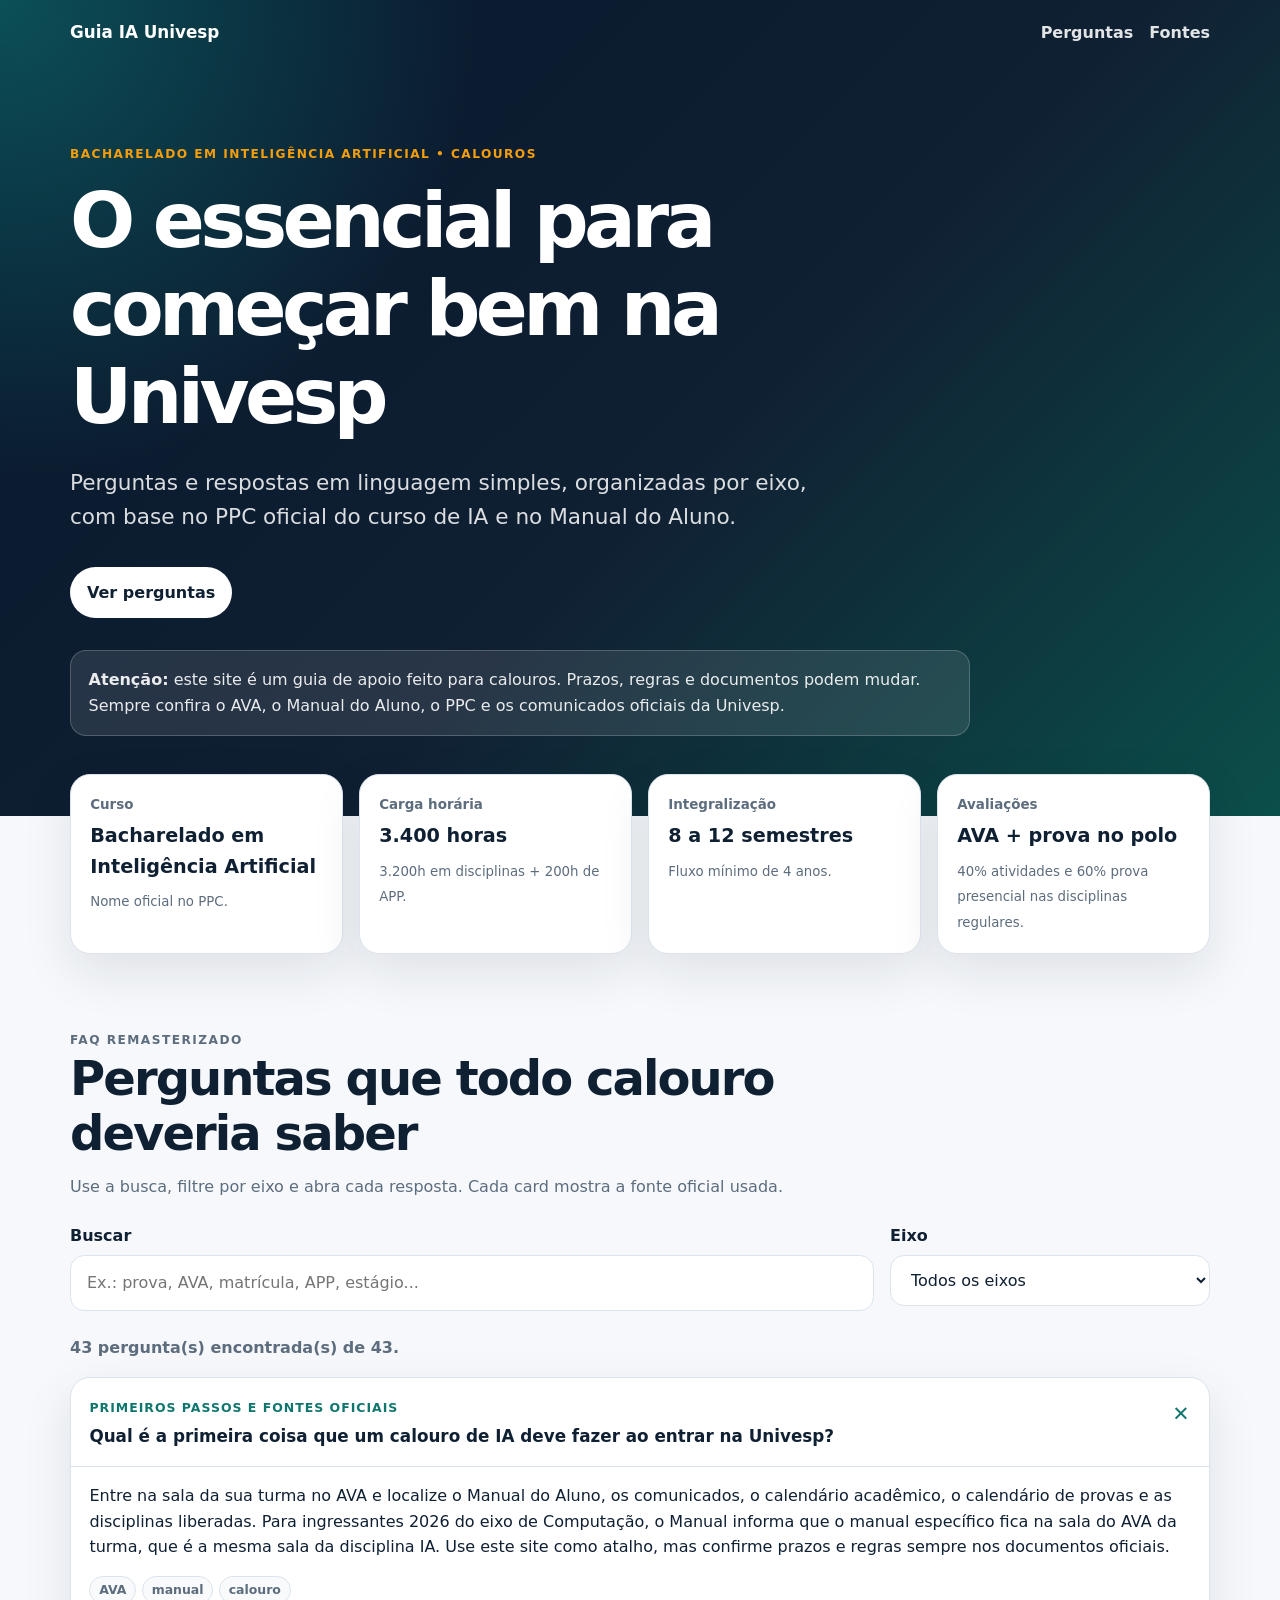
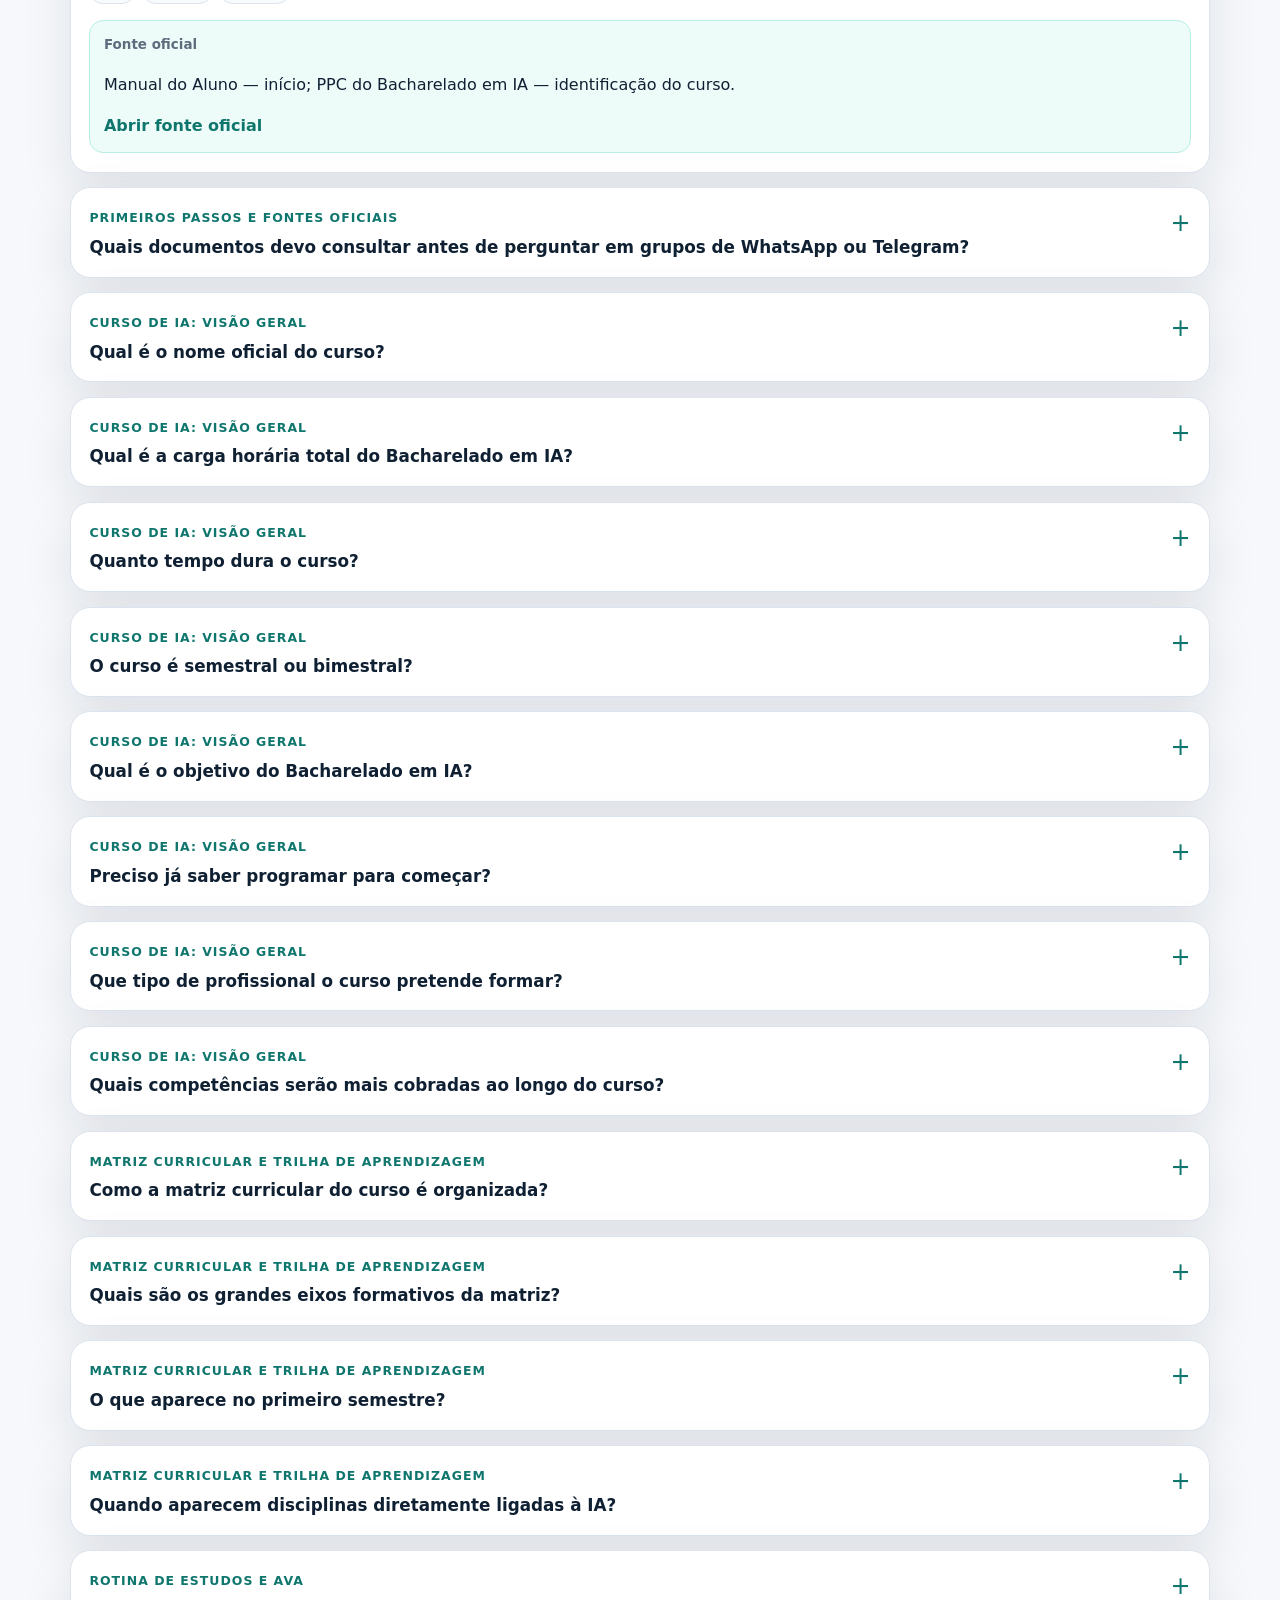
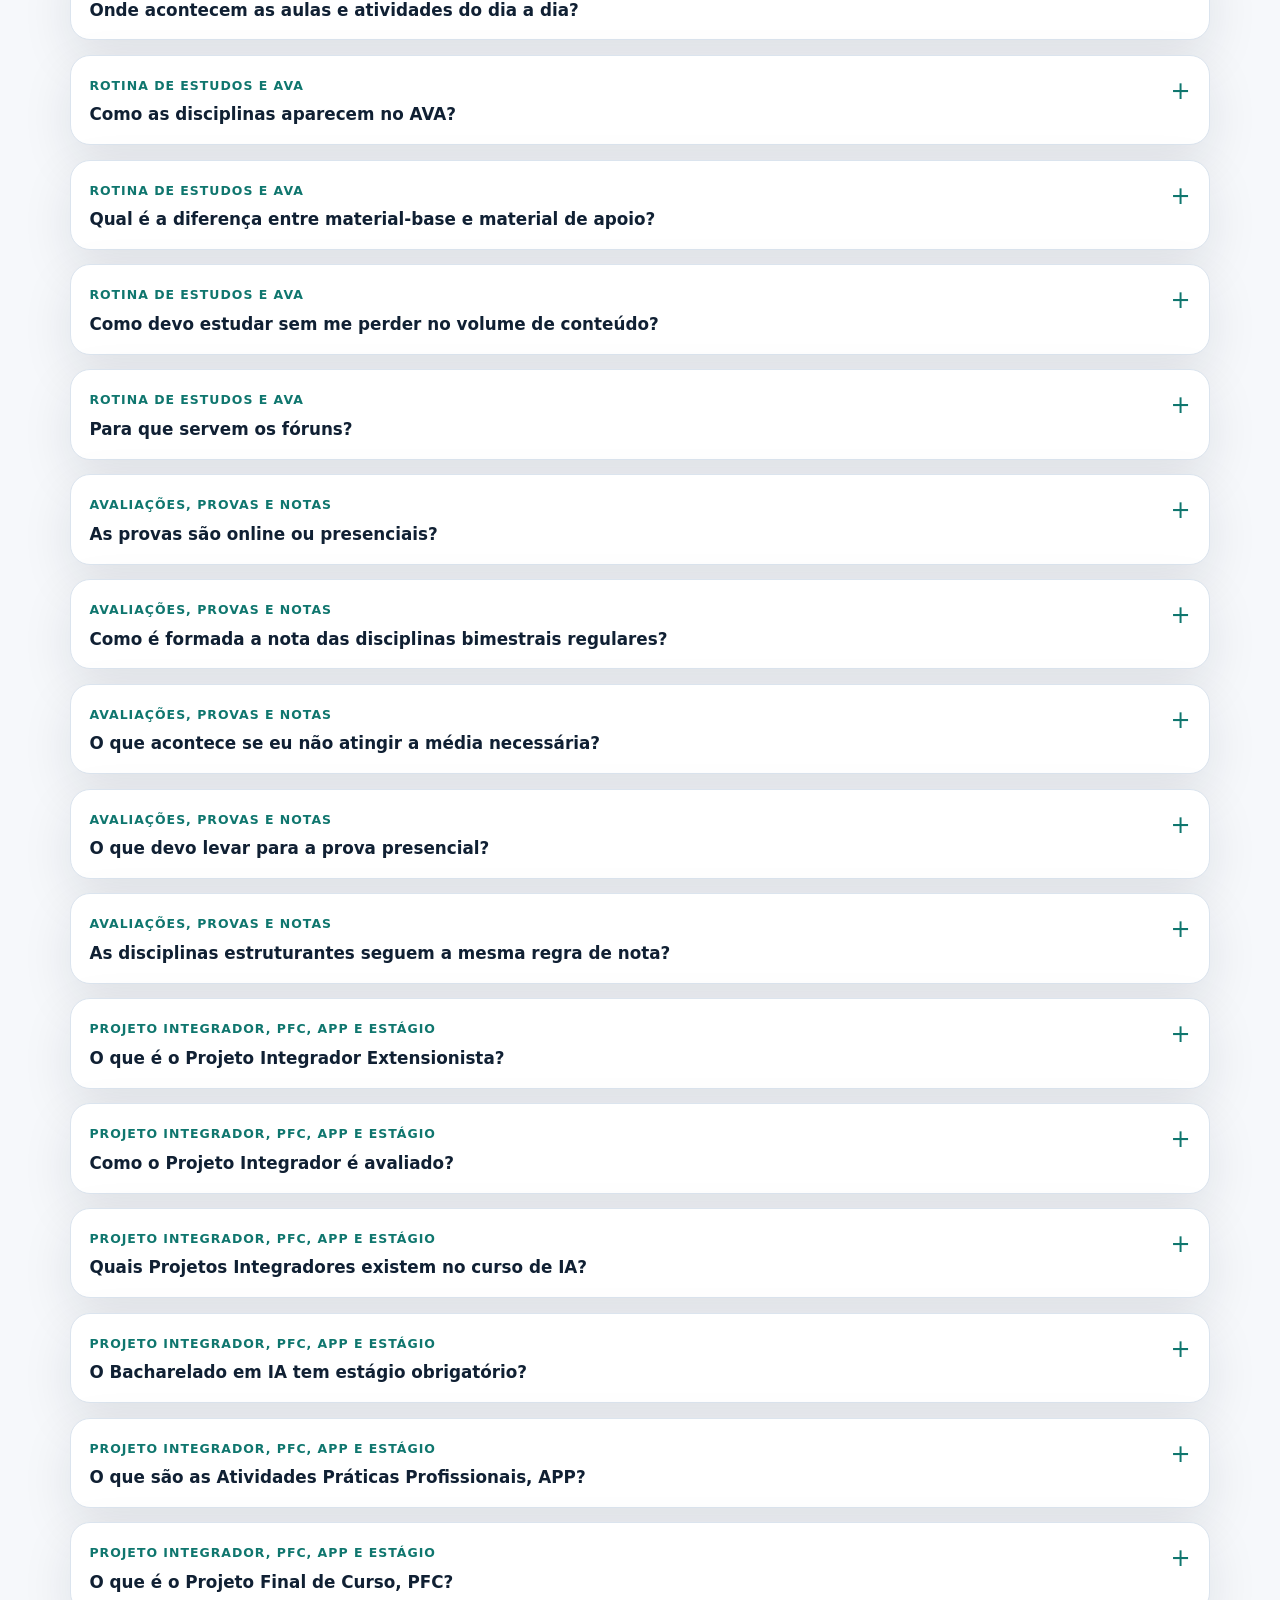
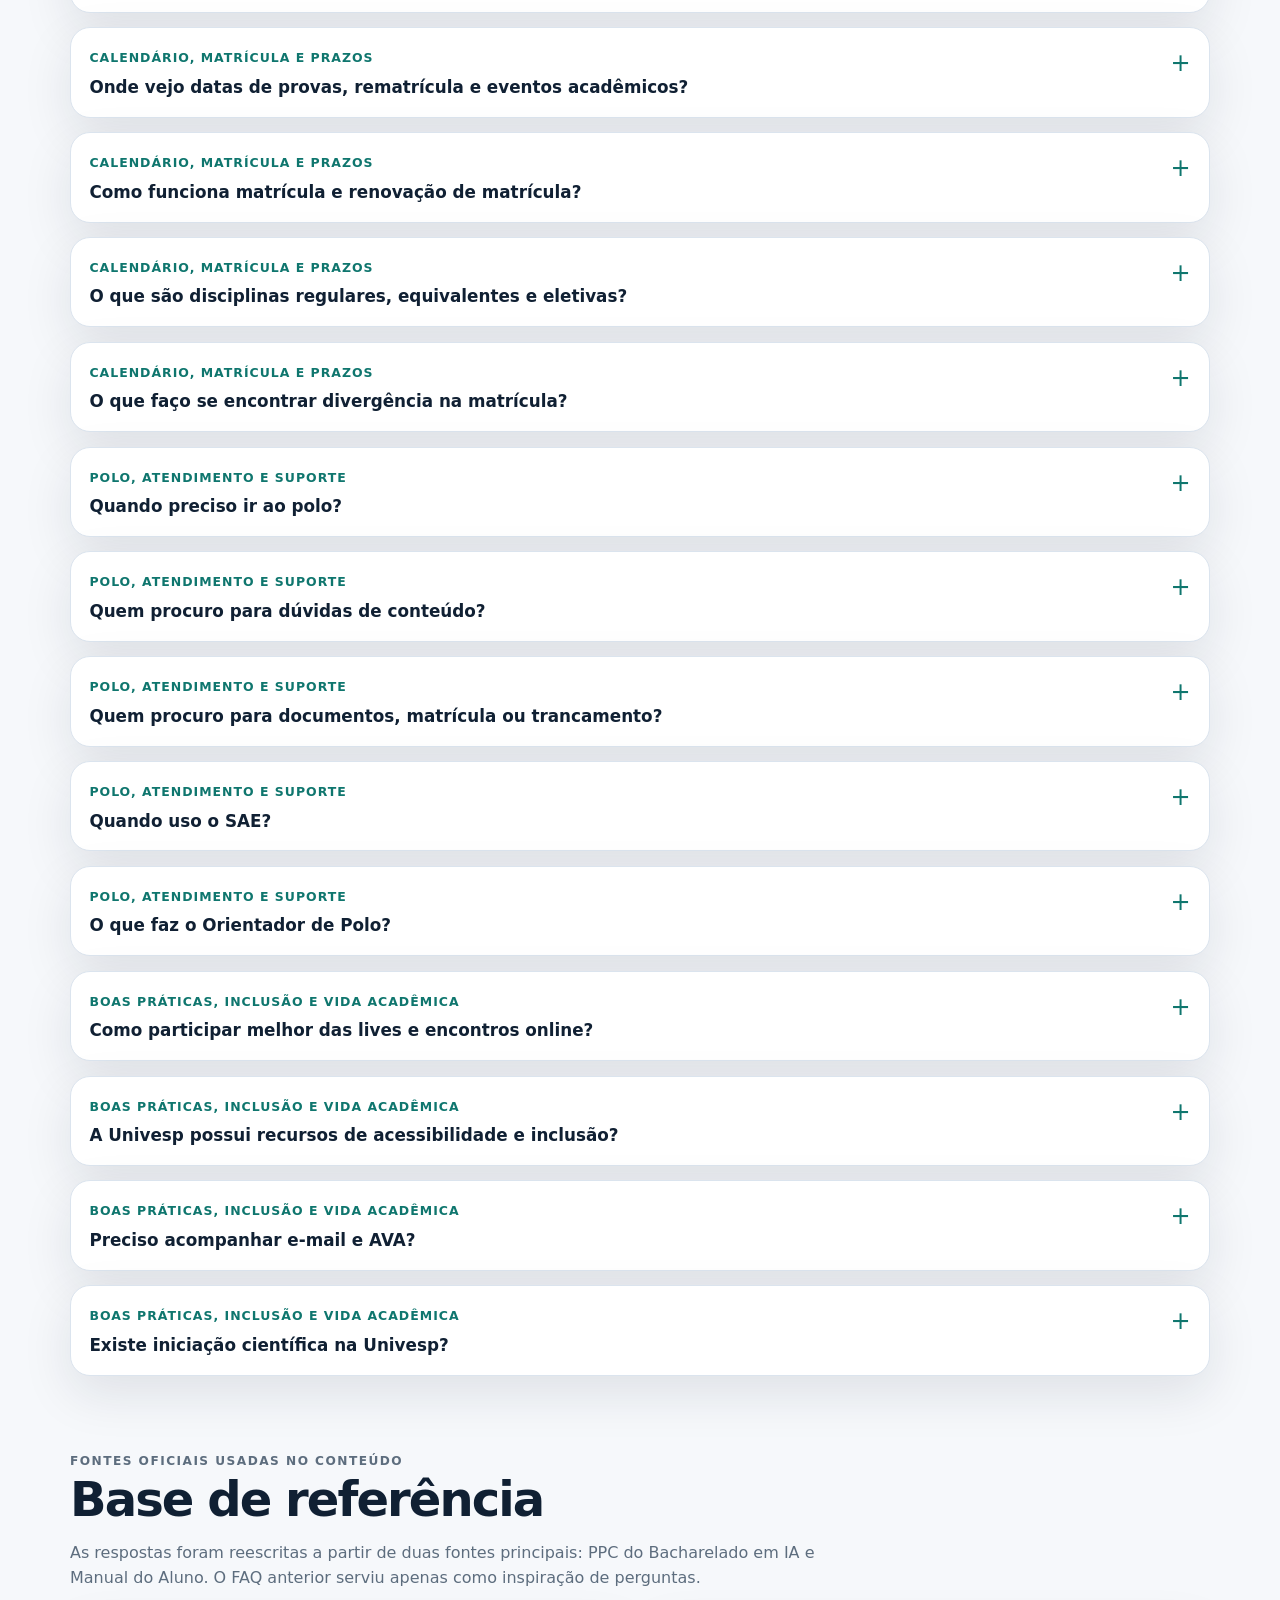
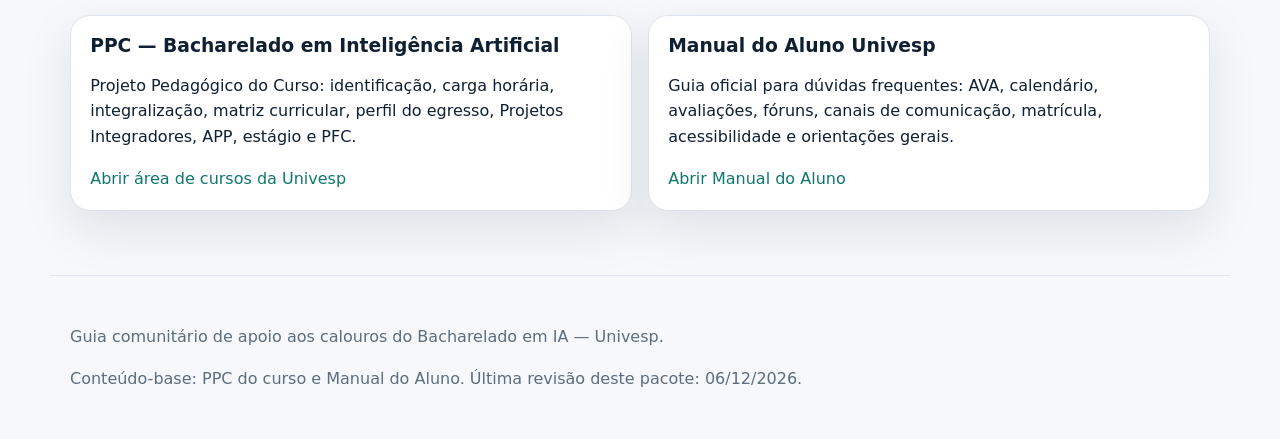
==== commit 51050a99: "version 2.0 (fix)" ====
--- a/index.html
+++ b/index.html
@@ -1,94 +1,107 @@
-<!DOCTYPE html>
-<!-- saved from url=(0058)https://chatgpt.com/c/6a56918b-6e94-83e9-8a4c-a47782a6c055 -->
-<html lang="pt-BR" data-build="prod-58ce39b340a2c7d6b338d50da4ff5b50940bb5a5" data-seq="8242650" data-contrast="default" dir="ltr" class="dark" style="color-scheme: dark; --cot-shimmer-duration: 1400ms;" data-chat-theme="default" data-ds-color-theme-update=""><head><meta http-equiv="Content-Type" content="text/html; charset=UTF-8"><style>.ͼs {background-color: var(--gray-950); color: var(--gray-50);}
-.ͼs .cm-content {caret-color: var(--gray-50);}
-.ͼs .cm-cursor, .ͼs .cm-dropCursor {border-left-color: var(--gray-50);}
-.ͼs.cm-focused .cm-selectionBackgroundm .cm-selectionBackground, .ͼs .cm-content ::selection {background-color: var(--blue-a75);}
-.ͼs .cm-activeLine {background-color: var(--gray-900);}
-.ͼs .cm-gutters {background-color: var(--gray-925); color: var(--gray-250);}
-.ͼs .cm-activeLineGutter {background-color: var(--gray-900);}
-.ͼt {color: var(--gray-250);}
-.ͼu {color: var(--blue-200);}
-.ͼv {color: var(--pink-200);}
-.ͼw {color: var(--yellow-200);}
-.ͼx {color: var(--red-200);}
-.ͼy {color: var(--orange-200);}
-.ͼz {color: var(--green-200);}
-.ͼ10 {color: var(--orange-200);}
-.ͼ11 {color: var(--purple-200);}
-.ͼ12 {color: var(--yellow-200);}
-.ͼ13 {color: var(--blue-200);}
-.ͼ14 {color: var(--blue-200); text-decoration: underline;}
-.ͼ15 {color: var(--red-200); text-decoration: underline;}
-.ͼ16 .cm-lineNumbers .cm-gutterElement {padding-left: 8px;}
-.ͼ16 .cm-cursor, .ͼ16 .cm-dropCursor {border-left-width: 2px;}
-.ͼ16 .cm-matchingBracket {outline: 1px solid var(--blue-200); color: inherit;}
-.ͼ16 .cm-nonmatchingBracket {outline: 1px solid var(--red-200); color: inherit;}
-</style><meta name="viewport" content="width=device-width, initial-scale=1, viewport-fit=cover"><link rel="preload" as="image" href="https://lh3.googleusercontent.com/a/ACg8ocJj2cR-h83cMd0H4MZIlra2WT_t9cCqfas81WUSkaHhhZMutA=s96-c" referrerpolicy="no-referrer"><meta name="text-scale" content="scale"><title>Análise PPC e Manual</title><meta property="og:title" content="ChatGPT"><meta property="og:image" content="https://cdn.openai.com/chatgpt/share-og.png"><link rel="preconnect" href="https://api.oaistatsig.com/"><meta name="robots" content="noindex, nofollow"><meta name="apple-itunes-app" content="app-id=6448311069"><meta name="dd-trace-id" content="3489804087103787297"><meta name="dd-trace-time" content="1784055924031"><link rel="icon" href="https://chatgpt.com/favicon.ico" sizes="any"><link rel="icon" href="https://chatgpt.com/cdn/assets/favicon-eex17e9e.ico" sizes="48x48"><link rel="icon" href="https://chatgpt.com/cdn/assets/favicon-l4nq08hd.svg" type="image/svg+xml"><link rel="icon" href="https://chatgpt.com/cdn/assets/favicon-l4nq08hd.svg" type="image/svg+xml" media="(prefers-color-scheme: dark)"><link rel="icon" href="https://chatgpt.com/cdn/assets/favicon-48x48-glnpepm0.webp" type="image/png" sizes="48x48"><link rel="apple-touch-icon" sizes="180x180" href="https://chatgpt.com/cdn/assets/favicon-180x180-od45eci6.webp"><meta name="description" content="O ChatGPT é seu assistente de IA para uso diário. Converse com a IA mais avançada para explorar ideias, resolver problemas e aprender mais rápido."><meta name="keyword" content="chat de ia, ia, chap gpt, chat gbt, chat gpt 3, login do chat gpt, site do chat gpt, chat gpt, chat gtp, chat openai, chat, chatai, chatbot gpt, chatg, login do chatgpt, chatgpt, gpt chat, open ai, openai chat, openai chatgpt, openai"><meta property="og:description" content="O ChatGPT ajuda você a receber respostas, encontrar inspiração e ter mais produtividade."><meta property="og:url" content="https://chatgpt.com/pt-BR/"><meta property="og:site_name" content="ChatGPT"><link rel="alternate" hreflang="am" href="https://chatgpt.com/c/6a56918b-6e94-83e9-8a4c-a47782a6c055?locale=am"><link rel="alternate" hreflang="ar" href="https://chatgpt.com/c/6a56918b-6e94-83e9-8a4c-a47782a6c055?locale=ar"><link rel="alternate" hreflang="bg-BG" href="https://chatgpt.com/c/6a56918b-6e94-83e9-8a4c-a47782a6c055?locale=bg-BG"><link rel="alternate" hreflang="bn-BD" href="https://chatgpt.com/c/6a56918b-6e94-83e9-8a4c-a47782a6c055?locale=bn-BD"><link rel="alternate" hreflang="bs-BA" href="https://chatgpt.com/c/6a56918b-6e94-83e9-8a4c-a47782a6c055?locale=bs-BA"><link rel="alternate" hreflang="ca-ES" href="https://chatgpt.com/c/6a56918b-6e94-83e9-8a4c-a47782a6c055?locale=ca-ES"><link rel="alternate" hreflang="cs-CZ" href="https://chatgpt.com/c/6a56918b-6e94-83e9-8a4c-a47782a6c055?locale=cs-CZ"><link rel="alternate" hreflang="da-DK" href="https://chatgpt.com/c/6a56918b-6e94-83e9-8a4c-a47782a6c055?locale=da-DK"><link rel="alternate" hreflang="de-DE" href="https://chatgpt.com/c/6a56918b-6e94-83e9-8a4c-a47782a6c055?locale=de-DE"><link rel="alternate" hreflang="el-GR" href="https://chatgpt.com/c/6a56918b-6e94-83e9-8a4c-a47782a6c055?locale=el-GR"><link rel="alternate" hreflang="en-US" href="https://chatgpt.com/c/6a56918b-6e94-83e9-8a4c-a47782a6c055"><link rel="alternate" hreflang="es-ES" href="https://chatgpt.com/c/6a56918b-6e94-83e9-8a4c-a47782a6c055?locale=es-ES"><link rel="alternate" hreflang="es-419" href="https://chatgpt.com/c/6a56918b-6e94-83e9-8a4c-a47782a6c055?locale=es-419"><link rel="alternate" hreflang="et-EE" href="https://chatgpt.com/c/6a56918b-6e94-83e9-8a4c-a47782a6c055?locale=et-EE"><link rel="alternate" hreflang="fa" href="https://chatgpt.com/c/6a56918b-6e94-83e9-8a4c-a47782a6c055?locale=fa"><link rel="alternate" hreflang="fi-FI" href="https://chatgpt.com/c/6a56918b-6e94-83e9-8a4c-a47782a6c055?locale=fi-FI"><link rel="alternate" hreflang="fr-FR" href="https://chatgpt.com/c/6a56918b-6e94-83e9-8a4c-a47782a6c055?locale=fr-FR"><link rel="alternate" hreflang="fr-CA" href="https://chatgpt.com/c/6a56918b-6e94-83e9-8a4c-a47782a6c055?locale=fr-CA"><link rel="alternate" hreflang="gu-IN" href="https://chatgpt.com/c/6a56918b-6e94-83e9-8a4c-a47782a6c055?locale=gu-IN"><link rel="alternate" hreflang="hi-IN" href="https://chatgpt.com/c/6a56918b-6e94-83e9-8a4c-a47782a6c055?locale=hi-IN"><link rel="alternate" hreflang="hr-HR" href="https://chatgpt.com/c/6a56918b-6e94-83e9-8a4c-a47782a6c055?locale=hr-HR"><link rel="alternate" hreflang="hu-HU" href="https://chatgpt.com/c/6a56918b-6e94-83e9-8a4c-a47782a6c055?locale=hu-HU"><link rel="alternate" hreflang="hy-AM" href="https://chatgpt.com/c/6a56918b-6e94-83e9-8a4c-a47782a6c055?locale=hy-AM"><link rel="alternate" hreflang="id-ID" href="https://chatgpt.com/c/6a56918b-6e94-83e9-8a4c-a47782a6c055?locale=id-ID"><link rel="alternate" hreflang="is-IS" href="https://chatgpt.com/c/6a56918b-6e94-83e9-8a4c-a47782a6c055?locale=is-IS"><link rel="alternate" hreflang="it-IT" href="https://chatgpt.com/c/6a56918b-6e94-83e9-8a4c-a47782a6c055?locale=it-IT"><link rel="alternate" hreflang="ja-JP" href="https://chatgpt.com/c/6a56918b-6e94-83e9-8a4c-a47782a6c055?locale=ja-JP"><link rel="alternate" hreflang="ka-GE" href="https://chatgpt.com/c/6a56918b-6e94-83e9-8a4c-a47782a6c055?locale=ka-GE"><link rel="alternate" hreflang="kk" href="https://chatgpt.com/c/6a56918b-6e94-83e9-8a4c-a47782a6c055?locale=kk"><link rel="alternate" hreflang="kn-IN" href="https://chatgpt.com/c/6a56918b-6e94-83e9-8a4c-a47782a6c055?locale=kn-IN"><link rel="alternate" hreflang="ko-KR" href="https://chatgpt.com/c/6a56918b-6e94-83e9-8a4c-a47782a6c055?locale=ko-KR"><link rel="alternate" hreflang="lt" href="https://chatgpt.com/c/6a56918b-6e94-83e9-8a4c-a47782a6c055?locale=lt"><link rel="alternate" hreflang="lv-LV" href="https://chatgpt.com/c/6a56918b-6e94-83e9-8a4c-a47782a6c055?locale=lv-LV"><link rel="alternate" hreflang="mk-MK" href="https://chatgpt.com/c/6a56918b-6e94-83e9-8a4c-a47782a6c055?locale=mk-MK"><link rel="alternate" hreflang="ml" href="https://chatgpt.com/c/6a56918b-6e94-83e9-8a4c-a47782a6c055?locale=ml"><link rel="alternate" hreflang="mn" href="https://chatgpt.com/c/6a56918b-6e94-83e9-8a4c-a47782a6c055?locale=mn"><link rel="alternate" hreflang="mr-IN" href="https://chatgpt.com/c/6a56918b-6e94-83e9-8a4c-a47782a6c055?locale=mr-IN"><link rel="alternate" hreflang="ms-MY" href="https://chatgpt.com/c/6a56918b-6e94-83e9-8a4c-a47782a6c055?locale=ms-MY"><link rel="alternate" hreflang="my-MM" href="https://chatgpt.com/c/6a56918b-6e94-83e9-8a4c-a47782a6c055?locale=my-MM"><link rel="alternate" hreflang="nb-NO" href="https://chatgpt.com/c/6a56918b-6e94-83e9-8a4c-a47782a6c055?locale=nb-NO"><link rel="alternate" hreflang="nl-NL" href="https://chatgpt.com/c/6a56918b-6e94-83e9-8a4c-a47782a6c055?locale=nl-NL"><link rel="alternate" hreflang="pa" href="https://chatgpt.com/c/6a56918b-6e94-83e9-8a4c-a47782a6c055?locale=pa"><link rel="alternate" hreflang="pl-PL" href="https://chatgpt.com/c/6a56918b-6e94-83e9-8a4c-a47782a6c055?locale=pl-PL"><link rel="alternate" hreflang="pt-BR" href="https://chatgpt.com/c/6a56918b-6e94-83e9-8a4c-a47782a6c055?locale=pt-BR"><link rel="alternate" hreflang="pt-PT" href="https://chatgpt.com/c/6a56918b-6e94-83e9-8a4c-a47782a6c055?locale=pt-PT"><link rel="alternate" hreflang="ro-RO" href="https://chatgpt.com/c/6a56918b-6e94-83e9-8a4c-a47782a6c055?locale=ro-RO"><link rel="alternate" hreflang="ru-RU" href="https://chatgpt.com/c/6a56918b-6e94-83e9-8a4c-a47782a6c055?locale=ru-RU"><link rel="alternate" hreflang="sk-SK" href="https://chatgpt.com/c/6a56918b-6e94-83e9-8a4c-a47782a6c055?locale=sk-SK"><link rel="alternate" hreflang="sl-SI" href="https://chatgpt.com/c/6a56918b-6e94-83e9-8a4c-a47782a6c055?locale=sl-SI"><link rel="alternate" hreflang="so-SO" href="https://chatgpt.com/c/6a56918b-6e94-83e9-8a4c-a47782a6c055?locale=so-SO"><link rel="alternate" hreflang="sq-AL" href="https://chatgpt.com/c/6a56918b-6e94-83e9-8a4c-a47782a6c055?locale=sq-AL"><link rel="alternate" hreflang="sr-RS" href="https://chatgpt.com/c/6a56918b-6e94-83e9-8a4c-a47782a6c055?locale=sr-RS"><link rel="alternate" hreflang="sv-SE" href="https://chatgpt.com/c/6a56918b-6e94-83e9-8a4c-a47782a6c055?locale=sv-SE"><link rel="alternate" hreflang="sw-TZ" href="https://chatgpt.com/c/6a56918b-6e94-83e9-8a4c-a47782a6c055?locale=sw-TZ"><link rel="alternate" hreflang="ta-IN" href="https://chatgpt.com/c/6a56918b-6e94-83e9-8a4c-a47782a6c055?locale=ta-IN"><link rel="alternate" hreflang="te-IN" href="https://chatgpt.com/c/6a56918b-6e94-83e9-8a4c-a47782a6c055?locale=te-IN"><link rel="alternate" hreflang="th-TH" href="https://chatgpt.com/c/6a56918b-6e94-83e9-8a4c-a47782a6c055?locale=th-TH"><link rel="alternate" hreflang="tl" href="https://chatgpt.com/c/6a56918b-6e94-83e9-8a4c-a47782a6c055?locale=tl"><link rel="alternate" hreflang="tr-TR" href="https://chatgpt.com/c/6a56918b-6e94-83e9-8a4c-a47782a6c055?locale=tr-TR"><link rel="alternate" hreflang="uk-UA" href="https://chatgpt.com/c/6a56918b-6e94-83e9-8a4c-a47782a6c055?locale=uk-UA"><link rel="alternate" hreflang="ur" href="https://chatgpt.com/c/6a56918b-6e94-83e9-8a4c-a47782a6c055?locale=ur"><link rel="alternate" hreflang="vi-VN" href="https://chatgpt.com/c/6a56918b-6e94-83e9-8a4c-a47782a6c055?locale=vi-VN"><link rel="alternate" hreflang="zh-CN" href="https://chatgpt.com/c/6a56918b-6e94-83e9-8a4c-a47782a6c055?locale=zh-CN"><link rel="alternate" hreflang="zh-TW" href="https://chatgpt.com/c/6a56918b-6e94-83e9-8a4c-a47782a6c055?locale=zh-TW"><link rel="alternate" hreflang="zh-HK" href="https://chatgpt.com/c/6a56918b-6e94-83e9-8a4c-a47782a6c055?locale=zh-HK"><link rel="alternate" hreflang="x-default" href="https://chatgpt.com/c/6a56918b-6e94-83e9-8a4c-a47782a6c055"><link rel="canonical" href="https://chatgpt.com/c/6a56918b-6e94-83e9-8a4c-a47782a6c055"><style data-tailwind-layer-order="true" nonce="" type="text/css">@layer properties, theme, base, components, utilities;
-</style><link rel="stylesheet" href="./index_files/root-oojf9t38.css"><link rel="stylesheet" href="./index_files/conversation-small-dyf078sa.css"><link rel="modulepreload" as="script" crossorigin="" href="https://chatgpt.com/cdn/assets/eec4c631-n13h3uwcocrb57ld.js"><link rel="modulepreload" as="script" crossorigin="" href="https://chatgpt.com/cdn/assets/5ab42519-lxwxed6nhmt7gh0z.js"><link rel="modulepreload" as="script" crossorigin="" href="https://chatgpt.com/cdn/assets/be58453f-em9caxzvf2tzt443.js"><link rel="modulepreload" as="script" crossorigin="" href="https://chatgpt.com/cdn/assets/fd7f274b-jdpl2o1q2jqjav58.js"><link rel="modulepreload" as="script" crossorigin="" href="https://chatgpt.com/cdn/assets/88605b43-nhut68zx34nwzdc5.js"><link rel="modulepreload" as="script" crossorigin="" href="https://chatgpt.com/cdn/assets/e6911992-h65t1t9w9bmvguq6.js"><script async="" src="./index_files/api.js"></script><link rel="modulepreload" as="script" crossorigin="" href="https://chatgpt.com/cdn/assets/70025534-m82nvtuqje2sv1lu.js"><link rel="modulepreload" as="script" crossorigin="" href="https://chatgpt.com/cdn/assets/c0680e6f-ntby3un6r2rmjwg5.js"><link rel="modulepreload" as="script" crossorigin="" href="https://chatgpt.com/cdn/assets/bcf56d39-nnvn5e24q1wk3e3c.js"><link rel="modulepreload" as="script" crossorigin="" href="https://chatgpt.com/cdn/assets/e6fa0362-mazfrxbbpgprjrks.js"><link rel="modulepreload" as="script" crossorigin="" href="https://chatgpt.com/cdn/assets/4e18e912-cfx5whu177fayrvy.js"><link rel="stylesheet" crossorigin="" href="./index_files/silk-hq-jrmbfqt7.css"><link rel="modulepreload" as="script" crossorigin="" href="https://chatgpt.com/cdn/assets/f4e264a1-abk5ihv8k8gpbws4.js"><link rel="modulepreload" as="script" crossorigin="" href="https://chatgpt.com/cdn/assets/ae144ef6-e4p7fayqutf3j9k6.js"><link rel="modulepreload" as="script" crossorigin="" href="https://chatgpt.com/cdn/assets/8d5bfd5c-o7kojyo0ib73tees.js"><link rel="stylesheet" crossorigin="" href="./index_files/root-oojf9t38(1).css"><link rel="modulepreload" as="script" crossorigin="" href="https://chatgpt.com/cdn/assets/c2675c8c-dsjh6ticrq1s9p9y.js"><link rel="stylesheet" crossorigin="" href="./index_files/global-modals-5n50n0lo.css"><link rel="modulepreload" as="script" crossorigin="" href="https://chatgpt.com/cdn/assets/9435784d-d0nunkd4fcc58cla.js"><link rel="modulepreload" as="script" crossorigin="" href="https://chatgpt.com/cdn/assets/2831b016-ko3p15g1za2r2j5h.js"><link rel="modulepreload" as="script" crossorigin="" href="https://chatgpt.com/cdn/assets/3c02c844-lh6svkw6b2bokb6t.js"><link rel="stylesheet" crossorigin="" href="./index_files/conversation-small-dyf078sa(1).css"><link rel="modulepreload" as="script" crossorigin="" href="https://chatgpt.com/cdn/assets/20b6b8ed-hp6xalk6n6mker45.js"><link rel="modulepreload" as="script" crossorigin="" href="https://chatgpt.com/cdn/assets/f1d26d54-mnf0axxfbb88c7gv.js"><link rel="modulepreload" as="script" crossorigin="" href="https://chatgpt.com/cdn/assets/842afc59-ijgfma84c6mj8z7o.js"><link rel="modulepreload" as="script" crossorigin="" href="https://chatgpt.com/cdn/assets/a846575e-eanc1nb08flmrr3c.js"><link rel="stylesheet" crossorigin="" href="./index_files/tpp-site-preview-transition-jee6i7ix.css"><link rel="modulepreload" as="script" crossorigin="" href="https://chatgpt.com/cdn/assets/19cb8032-cognmz6vmuiz79xg.js"><link rel="modulepreload" as="script" crossorigin="" href="https://chatgpt.com/cdn/assets/45a9607d-jh0m7etv53lulswa.js"><link rel="modulepreload" as="script" crossorigin="" href="https://chatgpt.com/cdn/assets/41a2fdf3-m5d82ny3hl5wbytu.js"><link rel="modulepreload" as="script" crossorigin="" href="https://chatgpt.com/cdn/assets/96098dcc-h0zond25j73p1k22.js"><link rel="modulepreload" as="script" crossorigin="" href="https://chatgpt.com/cdn/assets/f6a81ab7-eyb4vgznk6j0z5rj.js"><link rel="modulepreload" as="script" crossorigin="" href="https://chatgpt.com/cdn/assets/f8d34c7f-bpgxcbrz97slzv3i.js"><link rel="modulepreload" as="script" crossorigin="" href="https://chatgpt.com/cdn/assets/0fbccedd-fm6dq6o6u5r827ft.js"><link rel="modulepreload" as="script" crossorigin="" href="https://chatgpt.com/cdn/assets/c19d65aa-ncl99nnf8vk3f0qc.js"><link rel="modulepreload" as="script" crossorigin="" href="https://chatgpt.com/cdn/assets/85f3cacd-hpvz9mdo0ivjdiaq.js"><link rel="modulepreload" as="script" crossorigin="" href="https://chatgpt.com/cdn/assets/4dbef424-hr9xfsxshp8vn27u.js"><link rel="modulepreload" as="script" crossorigin="" href="https://chatgpt.com/cdn/assets/6cef767a-c0wvjdi718k247ap.js"><link rel="modulepreload" as="script" crossorigin="" href="https://chatgpt.com/cdn/assets/41f1c77d-ihy9fgqozwg2cuj3.js"><link rel="modulepreload" as="script" crossorigin="" href="https://chatgpt.com/cdn/assets/44fdb285-e87euxb622cvnjqn.js"><link rel="modulepreload" as="script" crossorigin="" href="https://chatgpt.com/cdn/assets/4c0f1f8e-b1s9dhhlfxtzjfqn.js"><link rel="modulepreload" as="script" crossorigin="" href="https://chatgpt.com/cdn/assets/540191af-h819kjtfzq70b1h9.js"><link rel="modulepreload" as="script" crossorigin="" href="https://chatgpt.com/cdn/assets/b9e74381-dtmo6a6o7vin9bof.js"><link rel="modulepreload" as="script" crossorigin="" href="https://chatgpt.com/cdn/assets/a35b0b5c-d67fhz7uihe9gt1v.js"><link rel="modulepreload" as="script" crossorigin="" href="https://chatgpt.com/cdn/assets/d93502a4-oi20r5nmh6d2ak8d.js"><link rel="modulepreload" as="script" crossorigin="" href="https://chatgpt.com/cdn/assets/e3127a4c-i951pvh5c8egms42.js"><link rel="modulepreload" as="script" crossorigin="" href="https://chatgpt.com/cdn/assets/407dfab1-jxbunoz1hbdkwdvi.js"><link rel="modulepreload" as="script" crossorigin="" href="https://chatgpt.com/cdn/assets/a366adf3-bflkbdmngk131yrc.js"><link rel="modulepreload" as="script" crossorigin="" href="https://chatgpt.com/cdn/assets/30f82755-ctw2wzph9jmzefgg.js"><link rel="modulepreload" as="script" crossorigin="" href="https://chatgpt.com/cdn/assets/ec72420d-bn1ztfzcy33nvmk9.js"><link rel="modulepreload" as="script" crossorigin="" href="https://chatgpt.com/cdn/assets/1c9846c0-cyjcappmafehcgx5.js"><link rel="modulepreload" as="script" crossorigin="" href="https://chatgpt.com/cdn/assets/df65a32a-l1eu5h1a4actfkju.js"><link rel="modulepreload" as="script" crossorigin="" href="https://chatgpt.com/cdn/assets/5e13cd87-k3hpl198pgpj66uh.js"><link rel="modulepreload" as="script" crossorigin="" href="https://chatgpt.com/cdn/assets/a0c3e3cc-kptnjs86s8dm2qyp.js"><link rel="modulepreload" as="script" crossorigin="" href="https://chatgpt.com/cdn/assets/c74f1d9e-nuj16x1p0nykegp0.js"><link rel="modulepreload" as="script" crossorigin="" href="https://chatgpt.com/cdn/assets/79f982eb-bds092it5segt4j9.js"><link rel="modulepreload" as="script" crossorigin="" href="https://chatgpt.com/cdn/assets/2032bdfc-y3k39pxqaorklwq1.js"><link rel="modulepreload" as="script" crossorigin="" href="https://chatgpt.com/cdn/assets/eb34548a-f66d10lvsp6xfac9.js"><link rel="modulepreload" as="script" crossorigin="" href="https://chatgpt.com/cdn/assets/5b203e1c-oon2sz2j02prf5al.js"><link rel="modulepreload" as="script" crossorigin="" href="https://chatgpt.com/cdn/assets/f7e0bf69-d0vomyp2bvg5uj3b.js"><link rel="modulepreload" as="script" crossorigin="" href="https://chatgpt.com/cdn/assets/824d80d7-gbq009zm7p171hjy.js"><link rel="modulepreload" as="script" crossorigin="" href="https://chatgpt.com/cdn/assets/f254c486-bontsnj14l95pekp.js"><link rel="modulepreload" as="script" crossorigin="" href="https://chatgpt.com/cdn/assets/1c86a5ac-mb6d9fs099ikftyf.js"><link rel="modulepreload" as="script" crossorigin="" href="https://chatgpt.com/cdn/assets/7517017f-egpshc86qgwyxe5q.js"><link rel="modulepreload" as="script" crossorigin="" href="https://chatgpt.com/cdn/assets/8d846022-fruudcrpwp2a9f0a.js"><link rel="modulepreload" as="script" crossorigin="" href="https://chatgpt.com/cdn/assets/84983163-oq0otevry3cv98zo.js"><link rel="modulepreload" as="script" crossorigin="" href="https://chatgpt.com/cdn/assets/6601bf01-hmlx5lxoqal2573s.js"><link rel="modulepreload" as="script" crossorigin="" href="https://chatgpt.com/cdn/assets/0bbb1ecb-e63cnmwee0pozq5i.js"><link rel="modulepreload" as="script" crossorigin="" href="https://chatgpt.com/cdn/assets/67fb493c-ez9z0hytazk1dbzt.js"><link rel="modulepreload" as="script" crossorigin="" href="https://chatgpt.com/cdn/assets/cd7c6193-d08uq58immugzw2r.js"><link rel="modulepreload" as="script" crossorigin="" href="https://chatgpt.com/cdn/assets/08b6430b-gatjrqzy0yb3gexc.js"><link rel="modulepreload" as="script" crossorigin="" href="https://chatgpt.com/cdn/assets/2745b5be-eirgcvnb0s2k647t.js"><link rel="modulepreload" as="script" crossorigin="" href="https://chatgpt.com/cdn/assets/c380c713-z5bqpt8y46z3rbcf.js"><link rel="modulepreload" as="script" crossorigin="" href="https://chatgpt.com/cdn/assets/54e99289-kefbd1ueswm7x2la.js"><link rel="modulepreload" as="script" crossorigin="" href="https://chatgpt.com/cdn/assets/4143cd04-nwvk80snk46ioaam.js"><link rel="modulepreload" as="script" crossorigin="" href="https://chatgpt.com/cdn/assets/b4b33d24-ephvghsc2z2ffw4x.js"><link rel="modulepreload" as="script" crossorigin="" href="https://chatgpt.com/cdn/assets/31cec8d8-javqxh58r7wp7bhs.js"><link rel="modulepreload" as="script" crossorigin="" href="https://chatgpt.com/cdn/assets/b21d692c-l5u0y9un4n399bmy.js"><link rel="modulepreload" as="script" crossorigin="" href="https://chatgpt.com/cdn/assets/6570a388-otgk93somaqpma55.js"><link rel="modulepreload" as="script" crossorigin="" href="https://chatgpt.com/cdn/assets/b9e1b3a9-h09uzzgdmcu02hoc.js"><link rel="modulepreload" as="script" crossorigin="" href="https://chatgpt.com/cdn/assets/cc275b97-blgtx53snznjka3k.js"><link rel="modulepreload" as="script" crossorigin="" href="https://chatgpt.com/cdn/assets/5ab42519-kp966eqvqc89r6c8.js"><link rel="modulepreload" as="script" crossorigin="" href="https://chatgpt.com/cdn/assets/e0691314-dmo1d7wxfvyvfr17.js"><link rel="modulepreload" as="script" crossorigin="" href="https://chatgpt.com/cdn/assets/66c6e910-iim2t3lwrshhm5ja.js"><link rel="modulepreload" as="script" crossorigin="" href="https://chatgpt.com/cdn/assets/239f44f1-j3i4ztle7cd7pzm0.js"><link rel="modulepreload" as="script" crossorigin="" href="https://chatgpt.com/cdn/assets/5be378a2-f7youp0mlwpemmdo.js"><link rel="modulepreload" as="script" crossorigin="" href="https://chatgpt.com/cdn/assets/c8f38d6c-cn55lfkktqushukw.js"><link rel="modulepreload" as="script" crossorigin="" href="https://chatgpt.com/cdn/assets/58ab20f4-j8cv58122px8vwdr.js"><link rel="modulepreload" as="script" crossorigin="" href="https://chatgpt.com/cdn/assets/2d4fbc67-nd5f2l7b1f2q4b9a.js"><link rel="modulepreload" as="script" crossorigin="" href="https://chatgpt.com/cdn/assets/9a292b8a-b4ldu3n3at3y0tj9.js"><link rel="modulepreload" as="script" crossorigin="" href="https://chatgpt.com/cdn/assets/af004db9-hmjn1ld31w5or3qr.js"><link rel="modulepreload" as="script" crossorigin="" href="https://chatgpt.com/cdn/assets/c157dfba-ixkhgmulfzxcd1by.js"><link rel="modulepreload" as="script" crossorigin="" href="https://chatgpt.com/cdn/assets/e04c699b-krzo0gcbgjqbktwl.js"><link rel="modulepreload" as="script" crossorigin="" href="https://chatgpt.com/cdn/assets/3b8bd72c-fhwlyyw0aszmrejb.js"><link rel="modulepreload" as="script" crossorigin="" href="https://chatgpt.com/cdn/assets/81fe9c28-j7d2dml5me8pm1w7.js"><link rel="modulepreload" as="script" crossorigin="" href="https://chatgpt.com/cdn/assets/6fd89734-kyytpn249ji5t3eh.js"><link rel="modulepreload" as="script" crossorigin="" href="https://chatgpt.com/cdn/assets/a89794b1-g7nqqj2oilatpd8l.js"><link rel="modulepreload" as="script" crossorigin="" href="https://chatgpt.com/cdn/assets/4740ae63-e7hgx3c2oqr8qoj9.js"><link rel="modulepreload" as="script" crossorigin="" href="https://chatgpt.com/cdn/assets/da39060d-fb7jrdhvik6tlcj1.js"><link rel="modulepreload" as="script" crossorigin="" href="https://chatgpt.com/cdn/assets/0dfae8e8-l0bx2fr1vzrx3ulk.js"><link rel="modulepreload" as="script" crossorigin="" href="https://chatgpt.com/cdn/assets/53e54fd2-kjctrpynazdyf2wa.js"><link rel="modulepreload" as="script" crossorigin="" href="https://chatgpt.com/cdn/assets/d97ccc1a-lcjuu79mma1xim76.js"><link rel="modulepreload" as="script" crossorigin="" href="https://chatgpt.com/cdn/assets/bcae0416-n6kt083p3aaa3b72.js"><link rel="modulepreload" as="script" crossorigin="" href="https://chatgpt.com/cdn/assets/bc8739a9-oxpgfdtp9ao0wd1a.js"><link rel="modulepreload" as="script" crossorigin="" href="https://chatgpt.com/cdn/assets/6ce3263b-e0y8ebaqqn9x3xie.js"><link rel="modulepreload" as="script" crossorigin="" href="https://chatgpt.com/cdn/assets/8c2bbf14-iwi3035e9woo9jb6.js"><link rel="modulepreload" as="script" crossorigin="" href="https://chatgpt.com/cdn/assets/05d28061-h15s05wvc5wlkora.js"><link rel="modulepreload" as="script" crossorigin="" href="https://chatgpt.com/cdn/assets/2773dd5c-hb4rs3rc7lyul1r8.js"><link rel="modulepreload" as="script" crossorigin="" href="https://chatgpt.com/cdn/assets/49c3887d-mx580lrq67fcwh9g.js"><link rel="modulepreload" as="script" crossorigin="" href="https://chatgpt.com/cdn/assets/243dc411-hheg5escz79q402e.js"><link rel="modulepreload" as="script" crossorigin="" href="https://chatgpt.com/cdn/assets/fed4caac-bidil46zs0bg59be.js"><link rel="modulepreload" as="script" crossorigin="" href="https://chatgpt.com/cdn/assets/a9fa9fda-jykbm1tthgh4hnez.js"><link rel="stylesheet" crossorigin="" href="./index_files/ADAVisualizationComponent-m14wkthf.css"><link rel="modulepreload" as="script" crossorigin="" href="https://chatgpt.com/cdn/assets/916289eb-c4hewdfskd3i12my.js"><link rel="modulepreload" as="script" crossorigin="" href="https://chatgpt.com/cdn/assets/0cbfca96-k91tg21km1nva4po.js"><link rel="modulepreload" as="script" crossorigin="" href="https://chatgpt.com/cdn/assets/14d54f92-hcg89t5dm5jwj4g9.js"><link rel="modulepreload" as="script" crossorigin="" href="https://chatgpt.com/cdn/assets/75c75efe-en7amns1hbsrmyzr.js"><link rel="modulepreload" as="script" crossorigin="" href="https://chatgpt.com/cdn/assets/07b12a2d-ihz46un6jksvhy8h.js"><link rel="modulepreload" as="script" crossorigin="" href="https://chatgpt.com/cdn/assets/6cb4c679-kqxwym1efbtsh39s.js"><link rel="modulepreload" as="script" crossorigin="" href="https://chatgpt.com/cdn/assets/f53b3bb6-ecmyr54d4sqbxlhl.js"><link rel="modulepreload" as="script" crossorigin="" href="https://chatgpt.com/cdn/assets/9d735b91-fkmhltwrwz80qn20.js"><link rel="modulepreload" as="script" crossorigin="" href="https://chatgpt.com/cdn/assets/5ab42519-fqrb9qhh76bp9dhg.js"><link rel="modulepreload" as="script" crossorigin="" href="https://chatgpt.com/cdn/assets/f8c29597-fm7p64350nx0eifm.js"><link rel="modulepreload" as="script" crossorigin="" href="https://chatgpt.com/cdn/assets/150f7f4e-ns08ridsqkfd6fd9.js"><link rel="modulepreload" as="script" crossorigin="" href="https://chatgpt.com/cdn/assets/6769d453-dnpo1u2kzwin2xm0.js"><link rel="modulepreload" as="script" crossorigin="" href="https://chatgpt.com/cdn/assets/4103c401-io1olthdc847gob4.js"><link rel="modulepreload" as="script" crossorigin="" href="https://chatgpt.com/cdn/assets/444ece60-fnsqofau9h8ctqex.js"><link rel="modulepreload" as="script" crossorigin="" href="https://chatgpt.com/cdn/assets/a26359cf-i1j7hmuxab2jrolr.js"><link rel="modulepreload" as="script" crossorigin="" href="https://chatgpt.com/cdn/assets/18e7d84e-c9fzb3pv7upzaxlk.js"><link rel="modulepreload" as="script" crossorigin="" href="https://chatgpt.com/cdn/assets/76b5a357-ykrzpi5whf14uiij.js"><link rel="modulepreload" as="script" crossorigin="" href="https://chatgpt.com/cdn/assets/91969468-f6uitf7rmyktood0.js"><link rel="modulepreload" as="script" crossorigin="" href="https://chatgpt.com/cdn/assets/5c0a6962-jmzcbgwfo4th4a0w.js"><link rel="modulepreload" as="script" crossorigin="" href="https://chatgpt.com/cdn/assets/62145d23-lkn8ptoqnb7tyrgy.js"><link rel="modulepreload" as="script" crossorigin="" href="https://chatgpt.com/cdn/assets/9e6b8179-dxhgrcgjrswl2deb.js"><link rel="modulepreload" as="script" crossorigin="" href="https://chatgpt.com/cdn/assets/2ab5aa6c-g9r8mdjgtaxfnf32.js"><link rel="modulepreload" as="script" crossorigin="" href="https://chatgpt.com/cdn/assets/c01cad0d-nj3nxd8w39qnuweu.js"><link rel="modulepreload" as="script" crossorigin="" href="https://chatgpt.com/cdn/assets/ff057340-ixwzj0h2d5ptnolv.js"><link rel="modulepreload" as="script" crossorigin="" href="https://chatgpt.com/cdn/assets/8becd41d-i8zudsq4j4748ju6.js"><link rel="modulepreload" as="script" crossorigin="" href="https://chatgpt.com/cdn/assets/ae2c873a-g1f76x0xpsqdbqtj.js"><link rel="modulepreload" as="script" crossorigin="" href="https://chatgpt.com/cdn/assets/c0abab23-gs13xn95z867dvp8.js"><link rel="modulepreload" as="script" crossorigin="" href="https://chatgpt.com/cdn/assets/8baac9c1-khtw0pk5xbbgzsw5.js"><link rel="stylesheet" crossorigin="" href="./index_files/code-block-dop2czwo.css"><link rel="modulepreload" as="script" crossorigin="" href="https://chatgpt.com/cdn/assets/7d7b57e4-n6ugv83x1obq2jh6.js"><link rel="modulepreload" as="script" crossorigin="" href="https://chatgpt.com/cdn/assets/bcae0416-nl20hgtmloj9080k.js"><link rel="modulepreload" as="script" crossorigin="" href="https://chatgpt.com/cdn/assets/bcae0416-j02art90wb6pjgrd.js"><link rel="modulepreload" as="script" crossorigin="" href="https://chatgpt.com/cdn/assets/6cb574fa-j9tubs3f4per5uds.js"><link rel="modulepreload" as="script" crossorigin="" href="https://chatgpt.com/cdn/assets/a4ef304b-ka9mefion7c509m5.js"><link rel="modulepreload" as="script" crossorigin="" href="https://chatgpt.com/cdn/assets/8ad92f11-bxgnuux900ip4gqv.js"><link rel="stylesheet" crossorigin="" href="./index_files/code-block-viewer-bb2wmqiy.css"><link rel="modulepreload" as="script" crossorigin="" href="https://chatgpt.com/cdn/assets/a3812aa4-lbqz7btnxyqk157m.js"><link rel="modulepreload" as="script" crossorigin="" href="https://chatgpt.com/cdn/assets/ce635c4e-n2ulkayzynrrkiuc.js"><link rel="modulepreload" as="script" crossorigin="" href="https://chatgpt.com/cdn/assets/ee5ab530-npy71yp8tf9oos6d.js"><link rel="modulepreload" as="script" crossorigin="" href="https://chatgpt.com/cdn/assets/5617653c-4k5sdi6g4z4j5icn.js"><link rel="modulepreload" as="script" crossorigin="" href="https://chatgpt.com/cdn/assets/bbaf6cec-k99vghxhlxno3mk3.js"><link rel="modulepreload" as="script" crossorigin="" href="https://chatgpt.com/cdn/assets/facdead0-oxfg1qdxnhj8r1fs.js"><link rel="modulepreload" as="script" crossorigin="" href="https://chatgpt.com/cdn/assets/92f0d6e1-hmbn3gn6wi4rclin.js"><link rel="modulepreload" as="script" crossorigin="" href="https://chatgpt.com/cdn/assets/58843224-bt7gcsmofhz9ezfr.js"><link rel="modulepreload" as="script" crossorigin="" href="https://chatgpt.com/cdn/assets/3be1d422-ab9otdl1k3otjnv4.js"><link rel="stylesheet" crossorigin="" href="./index_files/pets-caf033ay.css"><link rel="modulepreload" as="script" crossorigin="" href="https://chatgpt.com/cdn/assets/93027c7b-bwds9sdc9mnzzbv6.js"><link rel="stylesheet" crossorigin="" href="./index_files/cot-message-mbvpc7rn.css"><link rel="modulepreload" as="script" crossorigin="" href="https://chatgpt.com/cdn/assets/f66998f5-iu4twhmfkpaoozo8.js"><link rel="modulepreload" as="script" crossorigin="" href="https://chatgpt.com/cdn/assets/9c5a2fed-eu6xzrna9023ztei.js"><link rel="modulepreload" as="script" crossorigin="" href="https://chatgpt.com/cdn/assets/1de975ca-o5024163uesn5i5x.js"><link rel="modulepreload" as="script" crossorigin="" href="https://chatgpt.com/cdn/assets/a05edf66-hlth7s6z1ylhkx9q.js"><link rel="modulepreload" as="script" crossorigin="" href="https://chatgpt.com/cdn/assets/ba13b013-x764uitn631qoawy.js"><link rel="modulepreload" as="script" crossorigin="" href="https://chatgpt.com/cdn/assets/3f739852-glyd73co0kkj5wc4.js"><link rel="modulepreload" as="script" crossorigin="" href="https://chatgpt.com/cdn/assets/25e69e8b-ebvamlzietjhmlpg.js"><link rel="modulepreload" as="script" crossorigin="" href="https://chatgpt.com/cdn/assets/23264968-dj5zqictob9fk8rp.js"><link rel="modulepreload" as="script" crossorigin="" href="https://chatgpt.com/cdn/assets/d9bdd822-bd4s1zrj3ugnso8j.js"><link rel="modulepreload" as="script" crossorigin="" href="https://chatgpt.com/cdn/assets/0d978407-cv3yyqonqndc26j3.js"><link rel="modulepreload" as="script" crossorigin="" href="https://chatgpt.com/cdn/assets/56de79f9-e7jvsuv0oqm47zvv.js"><link rel="modulepreload" as="script" crossorigin="" href="https://chatgpt.com/cdn/assets/986c36f9-li6qilwi11uu5dmu.js"><link rel="modulepreload" as="script" crossorigin="" href="https://chatgpt.com/cdn/assets/19ad7347-n4usr35syp4ha42z.js"><link rel="modulepreload" as="script" crossorigin="" href="https://chatgpt.com/cdn/assets/db90fe48-m1yigz84ogncn4gn.js"><link rel="modulepreload" as="script" crossorigin="" href="https://chatgpt.com/cdn/assets/e8ccfb70-99fx08qal2r73uji.js"><link rel="modulepreload" as="script" crossorigin="" href="https://chatgpt.com/cdn/assets/ad0d1100-mlfr135x5xoos3in.js"><link rel="modulepreload" as="script" crossorigin="" href="https://chatgpt.com/cdn/assets/a9c4a648-lqbh2d2i5dwek1yg.js"><link rel="modulepreload" as="script" crossorigin="" href="https://chatgpt.com/cdn/assets/3a792387-n2su0kmgd3wrw8kq.js"><link rel="modulepreload" as="script" crossorigin="" href="https://chatgpt.com/cdn/assets/411304d4-cipreoui85erci66.js"><link rel="modulepreload" as="script" crossorigin="" href="https://chatgpt.com/cdn/assets/f4a8359c-c2t63u5dntsiiov7.js"><link rel="modulepreload" as="script" crossorigin="" href="https://chatgpt.com/cdn/assets/6fd89734-jacyiw6jvzagm2rx.js"><link rel="modulepreload" as="script" crossorigin="" href="https://chatgpt.com/cdn/assets/eda93c10-eg5q95khgsumcsh7.js"><link rel="modulepreload" as="script" crossorigin="" href="https://chatgpt.com/cdn/assets/e802fc66-onmepbym82temurp.js"><link rel="modulepreload" as="script" crossorigin="" href="https://chatgpt.com/cdn/assets/083e3de5-e7uh8qhdi6750kpr.js"><link rel="modulepreload" as="script" crossorigin="" href="https://chatgpt.com/cdn/assets/ba0ab623-e69hvvs73qrcpk4t.js"><link rel="modulepreload" as="script" crossorigin="" href="https://chatgpt.com/cdn/assets/81cf6f27-df0bseu4x0tnza34.js"><link rel="modulepreload" as="script" crossorigin="" href="https://chatgpt.com/cdn/assets/4726a1bc-bggvtvlfq7po8yz3.js"><link rel="modulepreload" as="script" crossorigin="" href="https://chatgpt.com/cdn/assets/d7cbfb33-njnaq2m6qis38uqh.js"><link rel="modulepreload" as="script" crossorigin="" href="https://chatgpt.com/cdn/assets/639d2afb-ki8xsh7df8kfyp1c.js"><link rel="modulepreload" as="script" crossorigin="" href="https://chatgpt.com/cdn/assets/76b5a357-iqyqrsu6pdo54feh.js"><link rel="modulepreload" as="script" crossorigin="" href="https://chatgpt.com/cdn/assets/4c806318-np7kk7qk16u67b7t.js"><link rel="stylesheet" crossorigin="" href="./index_files/ansi-1f6vhsjh.css"><link rel="modulepreload" as="script" crossorigin="" href="https://chatgpt.com/cdn/assets/ce52ae67-eoalyr24beq9qlij.js"><link rel="modulepreload" as="script" crossorigin="" href="https://chatgpt.com/cdn/assets/54d21dcb-ht36qb5nixrjqdjw.js"><link rel="modulepreload" as="script" crossorigin="" href="https://chatgpt.com/cdn/assets/92cd10e6-lt5d2p3lrfb3xsay.js"><link rel="modulepreload" as="script" crossorigin="" href="https://chatgpt.com/cdn/assets/32f10268-ihg199xnxm4sh9an.js"><link rel="modulepreload" as="script" crossorigin="" href="https://chatgpt.com/cdn/assets/7ec8c41d-ly9fvzbugfeaea5r.js"><link rel="modulepreload" as="script" crossorigin="" href="https://chatgpt.com/cdn/assets/5ab42519-dvgnx1f4hli74fhe.js"><link rel="modulepreload" as="script" crossorigin="" href="https://chatgpt.com/cdn/assets/8d846022-kctqm1plv1xjznmh.js"><link rel="modulepreload" as="script" crossorigin="" href="https://chatgpt.com/cdn/assets/e87af100-mycmjjfj6bj7tj7n.js"><link rel="modulepreload" as="script" crossorigin="" href="https://chatgpt.com/cdn/assets/b4c3a217-nz89jsd82ynmybd9.js"><link rel="modulepreload" as="script" crossorigin="" href="https://chatgpt.com/cdn/assets/9d0ce1f2-o034t05d7cr15f2x.js"><link rel="modulepreload" as="script" crossorigin="" href="https://chatgpt.com/cdn/assets/f4222f0c-ladtnd8tdl9ymu4m.js"><link rel="modulepreload" as="script" crossorigin="" href="https://chatgpt.com/cdn/assets/e1d1ae28-jx9n8z37rld4vq5u.js"><link rel="modulepreload" as="script" crossorigin="" href="https://chatgpt.com/cdn/assets/dccfc4ad-dpm38wvn0il15soo.js"><link rel="modulepreload" as="script" crossorigin="" href="https://chatgpt.com/cdn/assets/52de10fe-doiiavfjeq6sv0ar.js"><link rel="modulepreload" as="script" crossorigin="" href="https://chatgpt.com/cdn/assets/bb31fdd0-ddc5xepcr69010gl.js"><link rel="modulepreload" as="script" crossorigin="" href="https://chatgpt.com/cdn/assets/6b80a314-kdio49mv91rquoie.js"><link rel="stylesheet" crossorigin="" href="./index_files/product-variants-ga945uk2.css"><link rel="modulepreload" as="script" crossorigin="" href="https://chatgpt.com/cdn/assets/28938d3c-b6hn8uwe0o0a2svl.js"><link rel="modulepreload" as="script" crossorigin="" href="https://chatgpt.com/cdn/assets/25a66342-n5rp3urma102sn33.js"><link rel="modulepreload" as="script" crossorigin="" href="https://chatgpt.com/cdn/assets/3d9e424f-h6pmr76c2ud5ekzf.js"><link rel="modulepreload" as="script" crossorigin="" href="https://chatgpt.com/cdn/assets/25a66342-hn5d8ahekkuimmzs.js"><link rel="modulepreload" as="script" crossorigin="" href="https://chatgpt.com/cdn/assets/25a66342-ispcgfbylyd7fye2.js"><link rel="modulepreload" as="script" crossorigin="" href="https://chatgpt.com/cdn/assets/ab333bf7-e5du4trl5h7gwqmq.js"><link rel="modulepreload" as="script" crossorigin="" href="https://chatgpt.com/cdn/assets/98bbfa68-e4ok2pxioxysxfyl.js"><link rel="modulepreload" as="script" crossorigin="" href="https://chatgpt.com/cdn/assets/4f6b213f-ctmdd3bw9pw4gzut.js"><link rel="modulepreload" as="script" crossorigin="" href="https://chatgpt.com/cdn/assets/a35abcd6-mq6n43lj45acfoij.js"><link rel="modulepreload" as="script" crossorigin="" href="https://chatgpt.com/cdn/assets/064f6ac1-ba6embbj2ynst99y.js"><link rel="stylesheet" crossorigin="" href="./index_files/Popover-jjzuc9pc.css"><link rel="modulepreload" as="script" crossorigin="" href="https://chatgpt.com/cdn/assets/2a78025d-kqkb7g8adatb29qp.js"><link rel="modulepreload" as="script" crossorigin="" href="https://chatgpt.com/cdn/assets/36ecb4f8-lkzyi1hv7txcwd49.js"><link rel="stylesheet" crossorigin="" href="./index_files/Input-eusic68p.css"><link rel="stylesheet" crossorigin="" href="./index_files/Select-bspt7hni.css"><link rel="stylesheet" crossorigin="" href="./index_files/DatePicker-lvtkn77u.css"><link rel="modulepreload" as="script" crossorigin="" href="https://chatgpt.com/cdn/assets/ca8e826d-ejelmcomwu2fwtjg.js"><link rel="stylesheet" crossorigin="" href="./index_files/Avatar-kw5t2dfu.css"><link rel="modulepreload" as="script" crossorigin="" href="https://chatgpt.com/cdn/assets/1aa4cb0b-e85buaxcpubk3s3j.js"><link rel="stylesheet" crossorigin="" href="./index_files/Image-nnxrmk5d.css"><link rel="modulepreload" as="script" crossorigin="" href="https://chatgpt.com/cdn/assets/28030648-i7lqp1a115kmgdiy.js"><link rel="stylesheet" crossorigin="" href="./index_files/RadioGroup-m8zapj2d.css"><link rel="modulepreload" as="script" crossorigin="" href="https://chatgpt.com/cdn/assets/500b4410-3m40lhqbcwadx7v5.js"><link rel="stylesheet" crossorigin="" href="./index_files/TextLink-hyfuyd7n.css"><link rel="modulepreload" as="script" crossorigin="" href="https://chatgpt.com/cdn/assets/18658023-fqltqo6dej1rmsdu.js"><link rel="stylesheet" crossorigin="" href="./index_files/AssistantMessage-lplwfziw.css"><link rel="modulepreload" as="script" crossorigin="" href="https://chatgpt.com/cdn/assets/24c0da2c-bbrqshass513fwj8.js"><link rel="stylesheet" crossorigin="" href="./index_files/mapbox-gl-l6rc2zka.css"><link rel="modulepreload" as="script" crossorigin="" href="https://chatgpt.com/cdn/assets/8d358735-ldk59dh40cgj2z2t.js"><link rel="stylesheet" crossorigin="" href="./index_files/AnimatedMascot-dx2jnhv5.css"><link rel="modulepreload" as="script" crossorigin="" href="https://chatgpt.com/cdn/assets/33446f04-lkurrzj7kn00n44w.js"><link rel="modulepreload" as="script" crossorigin="" href="https://chatgpt.com/cdn/assets/5fe07825-g5po6bh9hcgg8yde.js"><link rel="stylesheet" crossorigin="" href="./index_files/SegmentedControl-nay8rogw.css"><link rel="stylesheet" crossorigin="" href="./index_files/src-d51s76vr.css"><link rel="modulepreload" as="script" crossorigin="" href="https://chatgpt.com/cdn/assets/c9d82553-iyhyl09mb89ickdk.js"><link rel="modulepreload" as="script" crossorigin="" href="https://chatgpt.com/cdn/assets/04f387fb-iedx38jqrchhzyul.js"><link rel="modulepreload" as="script" crossorigin="" href="https://chatgpt.com/cdn/assets/eb6cd4a4-iipfaqs6twn6wwzi.js"><link rel="modulepreload" as="script" crossorigin="" href="https://chatgpt.com/cdn/assets/017c9c5c-fmy233aas4i88oy2.js"><link rel="modulepreload" as="script" crossorigin="" href="https://chatgpt.com/cdn/assets/1a5e078c-e60ocv45mplkuf75.js"><link rel="modulepreload" as="script" crossorigin="" href="https://chatgpt.com/cdn/assets/57f71cac-fk2ixbm5cmnaoe28.js"><link rel="modulepreload" as="script" crossorigin="" href="https://chatgpt.com/cdn/assets/5798741d-dqaat9cnk0d6l8hr.js"><link rel="modulepreload" as="script" crossorigin="" href="https://chatgpt.com/cdn/assets/023ae2e0-kawejua9uv06syxm.js"><link rel="modulepreload" as="script" crossorigin="" href="https://chatgpt.com/cdn/assets/5983c1e5-cyt67xfvqyhku1bm.js"><link rel="modulepreload" as="script" crossorigin="" href="https://chatgpt.com/cdn/assets/12fa2cb9-nofiyfwr8bckoidq.js"><link rel="modulepreload" as="script" crossorigin="" href="https://chatgpt.com/cdn/assets/2f7309c2-jet1wimn9iyylp1k.js"><link rel="modulepreload" as="script" crossorigin="" href="https://chatgpt.com/cdn/assets/9a854fd2-g8o2e58b01grmotw.js"><link rel="modulepreload" as="script" crossorigin="" href="https://chatgpt.com/cdn/assets/2b85cfea-cdbcrliam6i0ot1q.js"><link rel="modulepreload" as="script" crossorigin="" href="https://chatgpt.com/cdn/assets/ac827dee-etn0tjacazl04hxa.js"><link rel="modulepreload" as="script" crossorigin="" href="https://chatgpt.com/cdn/assets/6afb0137-hjbro6zx1l2u1gct.js"><link rel="modulepreload" as="script" crossorigin="" href="https://chatgpt.com/cdn/assets/2ac7f54f-c1i9l3unu5xl4viy.js"><link rel="modulepreload" as="script" crossorigin="" href="https://chatgpt.com/cdn/assets/12a8bcb0-n10vjg9ge2vjrihu.js"><link rel="modulepreload" as="script" crossorigin="" href="https://chatgpt.com/cdn/assets/a91a940c-gl79kymq9kphxy7z.js"><link rel="modulepreload" as="script" crossorigin="" href="https://chatgpt.com/cdn/assets/4b2c6e28-gnjse5p2l5tqiq39.js"><link rel="modulepreload" as="script" crossorigin="" href="https://chatgpt.com/cdn/assets/44246d2c-evngpocd7bfrskvu.js"><link rel="modulepreload" as="script" crossorigin="" href="https://chatgpt.com/cdn/assets/31e01dd8-ghn5zfw5jja6thwx.js"><link rel="modulepreload" as="script" crossorigin="" href="https://chatgpt.com/cdn/assets/85557f11-n3tzslzl1fgodxe3.js"><link rel="modulepreload" as="script" crossorigin="" href="https://chatgpt.com/cdn/assets/0379e822-cbawm7kag28c0cmw.js"><link rel="modulepreload" as="script" crossorigin="" href="https://chatgpt.com/cdn/assets/0631b696-ndokt0y2un56a6em.js"><link rel="modulepreload" as="script" crossorigin="" href="https://chatgpt.com/cdn/assets/7099925c-jocdn61qbfmpjkve.js"><link rel="modulepreload" as="script" crossorigin="" href="https://chatgpt.com/cdn/assets/c097a031-hls6i65pch9bt9xk.js"><link rel="modulepreload" as="script" crossorigin="" href="https://chatgpt.com/cdn/assets/26f1de33-ccf27q9h7n0w1mnt.js"><link rel="modulepreload" as="script" crossorigin="" href="https://chatgpt.com/cdn/assets/373ddd65-ggjeiweuhfqzxa9x.js"><link rel="modulepreload" as="script" crossorigin="" href="https://chatgpt.com/cdn/assets/5e60ff5a-jm4yjdet0y1urpul.js"><link rel="modulepreload" as="script" crossorigin="" href="https://chatgpt.com/cdn/assets/781797c9-genq0h272hvuckoi.js"><link rel="modulepreload" as="script" crossorigin="" href="https://chatgpt.com/cdn/assets/296caa51-kggksanwkxznykya.js"><link rel="modulepreload" as="script" crossorigin="" href="https://chatgpt.com/cdn/assets/0de06f11-bxa0zsyuvuioobqv.js"><link rel="modulepreload" as="script" crossorigin="" href="https://chatgpt.com/cdn/assets/e54430f0-feddsol3htyyxa44.js"><link rel="stylesheet" crossorigin="" href="./index_files/writing-block-provider-glf7jg4z.css"><link rel="modulepreload" as="script" crossorigin="" href="https://chatgpt.com/cdn/assets/2120deb9-mqy2bfipuaz1ur7u.js"><link rel="modulepreload" as="script" crossorigin="" href="https://chatgpt.com/cdn/assets/9a717608-nspwf6pseogxuht8.js"><link rel="modulepreload" as="script" crossorigin="" href="https://chatgpt.com/cdn/assets/55904901-noj2gb3w5xuo7wgo.js"><link rel="modulepreload" as="script" crossorigin="" href="https://chatgpt.com/cdn/assets/f41fe2ca-9jhlz3s7r6nqn45w.js"><link rel="modulepreload" as="script" crossorigin="" href="https://chatgpt.com/cdn/assets/02df22f1-g4zdjvpn9clmppd5.js"><link rel="modulepreload" as="script" crossorigin="" href="https://chatgpt.com/cdn/assets/0a3e27b8-fvuwgo8rpjzxu4kx.js"><link rel="modulepreload" as="script" crossorigin="" href="https://chatgpt.com/cdn/assets/b38665c9-hkbywjg6wkixy1lg.js"><link rel="modulepreload" as="script" crossorigin="" href="https://chatgpt.com/cdn/assets/19334654-mocngp9rbvtdxm36.js"><link rel="modulepreload" as="script" crossorigin="" href="https://chatgpt.com/cdn/assets/6ec7331b-neeqfahxkyeqqlyd.js"><link rel="modulepreload" as="script" crossorigin="" href="https://chatgpt.com/cdn/assets/72c9acea-xb19blq636oii876.js"><link rel="modulepreload" as="script" crossorigin="" href="https://chatgpt.com/cdn/assets/04f8996d-li1fgbfmsmaj6lea.js"><link rel="stylesheet" crossorigin="" href="./index_files/user-loqx9inc.css"><link rel="modulepreload" as="script" crossorigin="" href="https://chatgpt.com/cdn/assets/5ab42519-mt7abywei2mq77r3.js"><link rel="modulepreload" as="script" crossorigin="" href="https://chatgpt.com/cdn/assets/b58ae57c-ifa8phjw1i8vuadm.js"><link rel="stylesheet" crossorigin="" href="./index_files/fullscreen-lxd7vmcm.css"><link rel="stylesheet" crossorigin="" href="./index_files/map-with-entities-hwk5oa65.css"><link rel="modulepreload" as="script" crossorigin="" href="https://chatgpt.com/cdn/assets/bd043fcd-kr7sjbwui7khyvuy.js"><link rel="modulepreload" as="script" crossorigin="" href="https://chatgpt.com/cdn/assets/23de51ef-okxpn54vhyvzcdg1.js"><link rel="modulepreload" as="script" crossorigin="" href="https://chatgpt.com/cdn/assets/edb73080-er200qlqqjq224ve.js"><link rel="modulepreload" as="script" crossorigin="" href="https://chatgpt.com/cdn/assets/3069874b-hpmgry8xn8h28r4g.js"><link rel="modulepreload" as="script" crossorigin="" href="https://chatgpt.com/cdn/assets/498cd593-ftlh0zkymp8gwqz5.js"><link rel="modulepreload" as="script" crossorigin="" href="https://chatgpt.com/cdn/assets/b7675d69-f6koszub116639ee.js"><link rel="stylesheet" crossorigin="" href="./index_files/table-components-ca43bz4f.css"><link rel="modulepreload" as="script" crossorigin="" href="https://chatgpt.com/cdn/assets/2210195a-gbt3ddfb94bfxy60.js"><link rel="modulepreload" as="script" crossorigin="" href="https://chatgpt.com/cdn/assets/ecab41d6-c2u5khyu90f6rwvk.js"><link rel="modulepreload" as="script" crossorigin="" href="https://chatgpt.com/cdn/assets/81143ecf-eebrz0t14fiw88lb.js"><link rel="modulepreload" as="script" crossorigin="" href="https://chatgpt.com/cdn/assets/b7324575-njgmz7203vad07if.js"><link rel="modulepreload" as="script" crossorigin="" href="https://chatgpt.com/cdn/assets/e1b7d567-k1twhmtyklhsxwf8.js"><link rel="modulepreload" as="script" crossorigin="" href="https://chatgpt.com/cdn/assets/f56d3903-irn4le6mniq4ec9a.js"><link rel="modulepreload" as="script" crossorigin="" href="https://chatgpt.com/cdn/assets/dcadf3b0-lu6hnsm3af0mr07y.js"><link rel="modulepreload" as="script" crossorigin="" href="https://chatgpt.com/cdn/assets/58cf4120-brd8mb74i7abumam.js"><link rel="modulepreload" as="script" crossorigin="" href="https://chatgpt.com/cdn/assets/2af37e0b-mayhag83b9r8d60v.js"><link rel="modulepreload" as="script" crossorigin="" href="https://chatgpt.com/cdn/assets/94e0eb8c-erd4696zpslbsvta.js"><link rel="modulepreload" as="script" crossorigin="" href="https://chatgpt.com/cdn/assets/e7a416e4-dprc4al9z1hhoz00.js"><link rel="modulepreload" as="script" crossorigin="" href="https://chatgpt.com/cdn/assets/9e18a103-jdc2urrwjnyp1hvk.js"><link rel="modulepreload" as="script" crossorigin="" href="https://chatgpt.com/cdn/assets/1361132d-m92pyoq9nao5xkix.js"><link rel="modulepreload" as="script" crossorigin="" href="https://chatgpt.com/cdn/assets/e8b55dd1-mfnsrajccirs5hzz.js"><link rel="modulepreload" as="script" crossorigin="" href="https://chatgpt.com/cdn/assets/3a774aaf-emoifv89kluy19dg.js"><link rel="modulepreload" as="script" crossorigin="" href="https://chatgpt.com/cdn/assets/5f4d7fa0-i8c1kig986kpyydt.js"><link rel="modulepreload" as="script" crossorigin="" href="https://chatgpt.com/cdn/assets/0f28d127-nt67tulwz4wiibjr.js"><link rel="modulepreload" as="script" crossorigin="" href="https://chatgpt.com/cdn/assets/dd81d43b-mi30fcw40ygh586z.js"><link rel="modulepreload" as="script" crossorigin="" href="https://chatgpt.com/cdn/assets/3625fe1a-f7gmcukkrk8wj4lq.js"><link rel="modulepreload" as="script" crossorigin="" href="https://chatgpt.com/cdn/assets/82d09521-h92z75qabwoh5h29.js"><link rel="modulepreload" as="script" crossorigin="" href="https://chatgpt.com/cdn/assets/aaa2d182-l7sulps1om9sdj57.js"><link rel="modulepreload" as="script" crossorigin="" href="https://chatgpt.com/cdn/assets/cf64444f-v88cx6pwhzcez4a5.js"><link rel="modulepreload" as="script" crossorigin="" href="https://chatgpt.com/cdn/assets/22bcb108-lexpskvn3xjd0zfo.js"><link rel="modulepreload" as="script" crossorigin="" href="https://chatgpt.com/cdn/assets/97f4f1ec-l1zuftkp1fw8tpl3.js"><link rel="modulepreload" as="script" crossorigin="" href="https://chatgpt.com/cdn/assets/495cf45b-kc1jhky3yb8b18ka.js"><link rel="modulepreload" as="script" crossorigin="" href="https://chatgpt.com/cdn/assets/343cb406-izxom718zbowuwdd.js"><link rel="modulepreload" as="script" crossorigin="" href="https://chatgpt.com/cdn/assets/4d6fc5a1-gif6g3s1fy0kck65.js"><link rel="modulepreload" as="script" crossorigin="" href="https://chatgpt.com/cdn/assets/1c5ccd89-ey3i39ez50jat80p.js"><link rel="modulepreload" as="script" crossorigin="" href="https://chatgpt.com/cdn/assets/e6c212cc-ivvnibqprla0p6cy.js"><link rel="modulepreload" as="script" crossorigin="" href="https://chatgpt.com/cdn/assets/0e5f821e-uf1sfku13ekwi3wt.js"><link rel="modulepreload" as="script" crossorigin="" href="https://chatgpt.com/cdn/assets/b107ee61-dxndqo4y9vnstqt9.js"><link rel="modulepreload" as="script" crossorigin="" href="https://chatgpt.com/cdn/assets/ed6eee73-bq4k21npou97dz8w.js"><link rel="modulepreload" as="script" crossorigin="" href="https://chatgpt.com/cdn/assets/78c2d596-i272vl6zrv4qcmbl.js"><link rel="modulepreload" as="script" crossorigin="" href="https://chatgpt.com/cdn/assets/da6c1aaf-bdirq2jav0qjk03l.js"><link rel="modulepreload" as="script" crossorigin="" href="https://chatgpt.com/cdn/assets/f011c0a9-ejyall64c8d6dyhh.js"><link rel="modulepreload" as="script" crossorigin="" href="https://chatgpt.com/cdn/assets/ffa880af-n4c8c4eu8vpcaqhx.js"><link rel="modulepreload" as="script" crossorigin="" href="https://chatgpt.com/cdn/assets/baf95bf2-nvkyfun2m0d0exk1.js"><link rel="modulepreload" as="script" crossorigin="" href="https://chatgpt.com/cdn/assets/f40d6676-fkuid20wgnldxs5f.js"><link rel="modulepreload" as="script" crossorigin="" href="https://chatgpt.com/cdn/assets/9d85046f-7zg8dbcfhlceswp6.js"><link rel="modulepreload" as="script" crossorigin="" href="https://chatgpt.com/cdn/assets/5ff8b827-es2rfsavu0gfv7jq.js"><link rel="modulepreload" as="script" crossorigin="" href="https://chatgpt.com/cdn/assets/74332051-ew0fidhdw2qhn7tz.js"><link rel="modulepreload" as="script" crossorigin="" href="https://chatgpt.com/cdn/assets/47288dec-fwddclsvommr2ihm.js"><link rel="modulepreload" as="script" crossorigin="" href="https://chatgpt.com/cdn/assets/77d2caa0-d3n4phs70lw5fd8u.js"><link rel="modulepreload" as="script" crossorigin="" href="https://chatgpt.com/cdn/assets/2c0ba89a-ic7dptfw51v54x75.js"><link rel="modulepreload" as="script" crossorigin="" href="https://chatgpt.com/cdn/assets/b5530b97-iz4qahtrhokptv8t.js"><link rel="modulepreload" as="script" crossorigin="" href="https://chatgpt.com/cdn/assets/8b30aca6-jklvpldcvm09p9c1.js"><link rel="modulepreload" as="script" crossorigin="" href="https://chatgpt.com/cdn/assets/17602be8-chls6yj0mdkn3hq8.js"><link rel="modulepreload" as="script" crossorigin="" href="https://chatgpt.com/cdn/assets/bcae0416-f6ff35eev362blui.js"><link rel="modulepreload" as="script" crossorigin="" href="https://chatgpt.com/cdn/assets/bcae0416-nggpm0rcyuctpkx2.js"><link rel="modulepreload" as="script" crossorigin="" href="https://chatgpt.com/cdn/assets/bf706fa7-gmkxed3og6gdffnd.js"><link rel="modulepreload" as="script" crossorigin="" href="https://chatgpt.com/cdn/assets/27d2c8cf-duoikbrlo4zemf9a.js"><link rel="modulepreload" as="script" crossorigin="" href="https://chatgpt.com/cdn/assets/886e78d2-m7zana1s9fe9tr11.js"><link rel="modulepreload" as="script" crossorigin="" href="https://chatgpt.com/cdn/assets/43cc23fa-nnvkvkyjn5fw4kon.js"><link rel="modulepreload" as="script" crossorigin="" href="https://chatgpt.com/cdn/assets/32a2db56-fifggejwgz36qey8.js"><link rel="modulepreload" as="script" crossorigin="" href="https://chatgpt.com/cdn/assets/2e8ccd28-ca2wc495bfj3tndd.js"><link rel="modulepreload" as="script" crossorigin="" href="https://chatgpt.com/cdn/assets/c2354852-ilvd5253slie0ec4.js"><link rel="modulepreload" as="script" crossorigin="" href="https://chatgpt.com/cdn/assets/135191d0-grtxzp9pf019b6q2.js"><link rel="modulepreload" as="script" crossorigin="" href="https://chatgpt.com/cdn/assets/e65c5909-h7ric6yflxpsmajv.js"><link rel="modulepreload" as="script" crossorigin="" href="https://chatgpt.com/cdn/assets/7af161d4-71z95bytogexc5wi.js"><link rel="modulepreload" as="script" crossorigin="" href="https://chatgpt.com/cdn/assets/ef5a03bc-f256vlwwbacx8adp.js"><link rel="modulepreload" as="script" crossorigin="" href="https://chatgpt.com/cdn/assets/0aa79676-kdixdpay14boo2hc.js"><link rel="modulepreload" as="script" crossorigin="" href="https://chatgpt.com/cdn/assets/7b87dc36-m77ecyqe8e5h32h7.js"><link rel="modulepreload" as="script" crossorigin="" href="https://chatgpt.com/cdn/assets/039fed5c-e32jbdaxr5d4r6jy.js"><link rel="modulepreload" as="script" crossorigin="" href="https://chatgpt.com/cdn/assets/a92dc954-elx5pbfvn6rg2hny.js"><script type="text/javascript" src="./index_files/sdk.js" async="" defer=""></script><script type="text/javascript" src="./index_files/sdk(1).js" async="" defer=""></script><link rel="modulepreload" as="script" crossorigin="" href="https://chatgpt.com/cdn/assets/ee0c200a-i5pj5zkayn8j2psn.js"><link rel="modulepreload" as="script" crossorigin="" href="https://chatgpt.com/cdn/assets/969b1dd7-b5jh1o4s8k39echl.js"><link rel="modulepreload" as="script" crossorigin="" href="https://chatgpt.com/cdn/assets/8a444f8b-nnu9rd897f9d4i7h.js"><link rel="modulepreload" as="script" crossorigin="" href="https://chatgpt.com/cdn/assets/cda9a4da-nvbg7k29cnh744no.js"><link rel="modulepreload" as="script" crossorigin="" href="https://chatgpt.com/cdn/assets/63173ebb-lxihz0oz2ip6fd7x.js"><link rel="modulepreload" as="script" crossorigin="" href="https://chatgpt.com/cdn/assets/dfa96487-gkwtiss19tdt9r9v.js"><link rel="modulepreload" as="script" crossorigin="" href="https://chatgpt.com/cdn/assets/57f03fcb-lnrw0uhaqu0hke03.js"><link rel="modulepreload" as="script" crossorigin="" href="https://chatgpt.com/cdn/assets/e20a944e-jzd9nq6jn8gs8502.js"><link rel="modulepreload" as="script" crossorigin="" href="https://chatgpt.com/cdn/assets/428e79be-i39agb082txh80qc.js"><link rel="modulepreload" as="script" crossorigin="" href="https://chatgpt.com/cdn/assets/9521ff6d-ddo6lymis2qb1z9j.js"><link rel="modulepreload" as="script" crossorigin="" href="https://chatgpt.com/cdn/assets/e77a4be2-dgj69ctflrhh7oc3.js"><link rel="modulepreload" as="script" crossorigin="" href="https://chatgpt.com/cdn/assets/ae8f4241-k9r50imcjvgm3fzq.js"><link rel="modulepreload" as="script" crossorigin="" href="https://chatgpt.com/cdn/assets/4448102e-kiio64fz5eygdd7g.js"><link rel="modulepreload" as="script" crossorigin="" href="https://chatgpt.com/cdn/assets/ce1c05a6-i4l5qe10vmou51zm.js"><link rel="modulepreload" as="script" crossorigin="" href="https://chatgpt.com/cdn/assets/1004941a-nu9na5zz7jm6ckd3.js"><link rel="modulepreload" as="script" crossorigin="" href="https://chatgpt.com/cdn/assets/a8af2dc6-hmsadrlwdsnoqlfr.js"><link rel="modulepreload" as="script" crossorigin="" href="https://chatgpt.com/cdn/assets/5422a199-ohu0gerh33upuuv1.js"><link rel="modulepreload" as="script" crossorigin="" href="https://chatgpt.com/cdn/assets/d02014d5-kohbdkuckbf7x7e4.js"><link rel="modulepreload" as="script" crossorigin="" href="https://chatgpt.com/cdn/assets/4d271a7b-f209g05rsiwep8u6.js"><link rel="modulepreload" as="script" crossorigin="" href="https://chatgpt.com/cdn/assets/e1a66d2b-lqy0yy6dx5js20ni.js"><link rel="modulepreload" as="script" crossorigin="" href="https://chatgpt.com/cdn/assets/3509739a-nbvk42ulffbwp3xv.js"><link rel="modulepreload" as="script" crossorigin="" href="https://chatgpt.com/cdn/assets/de6a4d0c-fxw28wzwh1a854l7.js"><link rel="modulepreload" as="script" crossorigin="" href="https://chatgpt.com/cdn/assets/374de796-lkjhtfv0a8hhcwja.js"><link rel="modulepreload" as="script" crossorigin="" href="https://chatgpt.com/cdn/assets/bcae0416-dvtvy1miipvt20rq.js"><link rel="modulepreload" as="script" crossorigin="" href="https://chatgpt.com/cdn/assets/bcae0416-g8tmw0z2tjym7czz.js"></head><body class=""><script>!function(){try{var d=document.documentElement,c=d.classList;c.remove('light','dark');var e=localStorage.getItem('theme');if('system'===e||(!e&&true)){var t='(prefers-color-scheme: dark)',m=window.matchMedia(t);if(m.media!==t||m.matches){d.style.colorScheme = 'dark';c.add('dark')}else{d.style.colorScheme = 'light';c.add('light')}}else if(e){c.add(e|| '')}if(e==='light'||e==='dark')d.style.colorScheme=e}catch(e){}}()</script><script nonce="">!function(){try{const t=localStorage.getItem("oai/apps/chatTheme/user-DPBVAvHHUugNIR3xJFPnVcKa");document.documentElement.dataset.chatTheme="string"==typeof t?JSON.parse(t):void 0}catch(e){}}();</script><audio autoplay="" playsinline=""></audio><div class="pointer-events-none fixed inset-x-0 top-0 z-50 mt-4 flex justify-center select-none not-has-focus-visible:sr-only"><a data-skip-to-content="" class="interactive-bg-secondary behavior-btn interactive-label-secondary pointer-events-auto rounded-2xl px-4 py-2 text-base print:hidden" href="https://chatgpt.com/c/6a56918b-6e94-83e9-8a4c-a47782a6c055#main">Pular para o conteúdo</a></div><span data-testid="blocking-initial-modals-done" class="hidden"></span><div><div class="flex h-svh w-screen flex-col"><div class="relative z-0 flex min-h-0 w-full flex-1"><div class="relative flex min-h-0 w-full min-w-0 flex-1"><div class="border-token-border-extra-light bg-token-sidebar-surface-primary relative z-21 h-full shrink-0 overflow-hidden border-e max-md:hidden print:hidden stage-sidebar-pure-surface" data-state="open" id="stage-slideover-sidebar" style="width: var(--sidebar-width);"><div class="relative flex h-full flex-col"><nav id="stage-sidebar-tiny-bar" aria-label="Barra lateral" class="group/tiny-bar flex h-full w-(--sidebar-rail-width) cursor-e-resize flex-col items-start bg-transparent pb-1.5 motion-safe:transition-colors rtl:cursor-w-resize absolute inset-0 pointer-events-none opacity-0 motion-safe:ease-[steps(1,end)] motion-safe:transition-opacity motion-safe:duration-150" inert=""><div class="h-header-height flex items-center justify-center"><span class="" data-state="closed"><div class="relative flex"><button class="text-token-text-primary contrast-high:not-dark:keyboard-focused:focus-ring no-draggable hover:bg-token-surface-hover keyboard-focused:bg-token-surface-hover touch:h-10 touch:w-10 flex h-9 w-9 items-center justify-center rounded-lg outline-none disabled:opacity-50 mx-2 cursor-e-resize rtl:cursor-w-resize" aria-label="Abrir barra lateral" aria-expanded="false" aria-controls="stage-slideover-sidebar"><svg xmlns="http://www.w3.org/2000/svg" width="20" height="20" aria-hidden="true" class="icon-lg -m-1 group-hover/tiny-bar:hidden group-focus-visible:hidden"><use href="/cdn/assets/sprites-core-39f59a01.svg#55180d" fill="currentColor"></use></svg><svg xmlns="http://www.w3.org/2000/svg" width="20" height="20" aria-hidden="true" data-rtl-flip="" class="icon hidden group-hover/tiny-bar:block group-focus-visible:block"><use href="/cdn/assets/sprites-core-39f59a01.svg#836f7a" fill="currentColor"></use></svg></button></div></span></div><div class="mt-(--sidebar-section-first-margin-top)"><div class="" data-state="closed"><a tabindex="0" data-fill="" class="group __menu-item hoverable gap-1.5 keyboard-focused:focus-ring keyboard-focused:-outline-offset-2" data-testid="create-new-chat-button" data-sidebar-item="true" href="https://chatgpt.com/" data-discover="true"><div aria-hidden="true" class="relative flex items-center justify-center [opacity:var(--menu-item-icon-opacity,1)] icon"><div class="absolute inset-0 flex items-center justify-center"><svg xmlns="http://www.w3.org/2000/svg" width="20" height="20" aria-hidden="true" class="icon"><use href="/cdn/assets/sprites-core-39f59a01.svg#b1a20e" fill="currentColor"></use></svg></div></div><span class="sr-only">Novo chat</span></a></div><div class="" data-state="closed"><button tabindex="0" data-fill="" class="group __menu-item hoverable gap-1.5 keyboard-focused:focus-ring keyboard-focused:-outline-offset-2 w-full" data-sidebar-item="true" type="button"><div class="relative flex items-center justify-center [opacity:var(--menu-item-icon-opacity,1)] icon"><svg xmlns="http://www.w3.org/2000/svg" width="20" height="20" aria-hidden="true" class="icon"><use href="/cdn/assets/sprites-core-39f59a01.svg#ac6d36" fill="currentColor"></use></svg></div><span class="sr-only">Buscar</span></button></div><div class="" data-state="closed"><button tabindex="0" data-fill="" class="group __menu-item hoverable gap-1.5 keyboard-focused:focus-ring keyboard-focused:-outline-offset-2 w-full" data-sidebar-keep-open="true" type="button" id="radix-_r_2b3_" aria-haspopup="menu" aria-expanded="false" data-state="closed" data-sidebar-item="true"><div class="relative flex items-center justify-center [opacity:var(--menu-item-icon-opacity,1)] icon"><svg xmlns="http://www.w3.org/2000/svg" width="20" height="20" aria-hidden="true" class="icon"><use href="/cdn/assets/sprites-core-39f59a01.svg#003104" fill="currentColor"></use></svg></div><span class="sr-only">Recentes</span></button></div></div><div class="pointer-events-none flex-grow"></div><div class="mb-1.5"><div class="" data-state="closed"><div tabindex="0" data-fill="" data-size="large" class="group __menu-item hoverable gap-2 keyboard-focused:focus-ring keyboard-focused:-outline-offset-2 ms-2 me-1.5 gap-2! pe-1.5 data-fill:max-w-full [&amp;&gt;div:first-child]:gap-2!" data-testid="accounts-profile-button" aria-label="Abrir menu do perfil" role="button" type="button" id="radix-_r_2b6_" aria-haspopup="menu" aria-expanded="false" data-state="closed" data-sidebar-item="true"><div class="relative flex items-center justify-center [opacity:var(--menu-item-icon-opacity,1)] icon-lg"><div class="flex overflow-hidden rounded-full select-none bg-gray-500/30 h-6 w-6 shrink-0 bg-token-bg-tertiary"><img alt="Imagem de perfil" class="h-6 w-6 shrink-0 object-cover" referrerpolicy="no-referrer" src="./index_files/gf.png"></div></div></div></div></div></nav><div class="opacity-100 motion-safe:transition-opacity motion-safe:duration-150 motion-safe:ease-linear h-full w-(--sidebar-width) overflow-x-clip overflow-y-auto text-clip whitespace-nowrap bg-token-sidebar-surface-primary"><h2 class="select-none" style="position: absolute; border: 0px; width: 1px; height: 1px; padding: 0px; margin: -1px; overflow: hidden; clip: rect(0px, 0px, 0px, 0px); white-space: nowrap; overflow-wrap: normal;">Histórico de chats</h2><div class="flex h-full w-(--sidebar-width) flex-col transition-opacity motion-safe:duration-500"><nav class="group/scrollport relative flex min-h-0 w-full flex-1 flex-col overflow-y-auto" aria-label="Histórico de chats"><div class="sticky top-0 z-30 bg-(--sidebar-surface-primary)"><div class="touch:px-1.5 px-2"><div id="sidebar-header" class="h-header-height flex items-center justify-between"><a class="text-token-text-primary contrast-high:not-dark:keyboard-focused:focus-ring no-draggable hover:bg-token-surface-hover keyboard-focused:bg-token-surface-hover touch:h-10 touch:w-10 flex h-9 w-9 items-center justify-center rounded-lg outline-none disabled:opacity-50 touch:w-auto not-keyboard-focused:hover:bg-transparent! w-auto px-2.5" data-sidebar-item="true" aria-label="Início" href="https://chatgpt.com/" data-discover="true"><span class="header-wordmark text-heading-3 whitespace-nowrap"><span>ChatGPT</span></span></a><div class="flex items-center gap-0"><button aria-label="Buscar" data-state="closed" class="text-token-text-tertiary contrast-high:not-dark:keyboard-focused:focus-ring no-draggable hover:bg-token-surface-hover keyboard-focused:bg-token-surface-hover touch:h-10 touch:w-10 flex h-9 w-9 items-center justify-center rounded-lg outline-none disabled:opacity-50"><svg xmlns="http://www.w3.org/2000/svg" width="24" height="24" aria-hidden="true" class="icon"><use href="/cdn/assets/sprites-core-39f59a01.svg#ad5af8" fill="currentColor"></use></svg></button><button class="text-token-text-tertiary contrast-high:not-dark:keyboard-focused:focus-ring no-draggable hover:bg-token-surface-hover keyboard-focused:bg-token-surface-hover touch:h-10 touch:w-10 flex h-9 w-9 items-center justify-center rounded-lg outline-none disabled:opacity-50 no-draggable cursor-w-resize rtl:cursor-e-resize" aria-expanded="true" aria-controls="stage-slideover-sidebar" aria-label="Fechar barra lateral" data-testid="close-sidebar-button" data-state="closed"><svg xmlns="http://www.w3.org/2000/svg" width="20" height="20" aria-hidden="true" data-rtl-flip="" class="icon max-md:hidden"><use href="/cdn/assets/sprites-core-39f59a01.svg#836f7a" fill="currentColor"></use></svg><svg xmlns="http://www.w3.org/2000/svg" width="20" height="20" aria-hidden="true" class="icon md:hidden"><use href="/cdn/assets/sprites-core-39f59a01.svg#85f94b" fill="currentColor"></use></svg></button></div></div></div></div><div class="relative h-0"><div aria-hidden="true" data-edge="true" class="pointer-events-none h-px w-px absolute top-0" style=""></div><div aria-hidden="true" data-edge="true" class="pointer-events-none h-px w-px absolute top-0" style="display: none !important;"></div></div><div class="pt-(--sidebar-section-first-margin-top) last:mb-5 bg-token-sidebar-surface-primary tall:sticky tall:top-header-height tall:z-20 not-tall:relative [--sticky-spacer:6px]"><ul class="m-0 list-none p-0"><li class="list-none"><a tabindex="0" data-fill="" data-revealed="" class="group __menu-item hoverable keyboard-focused:focus-ring keyboard-focused:-outline-offset-2" data-testid="create-new-chat-button" data-sidebar-item="true" href="https://chatgpt.com/" data-discover="true"><div class="flex min-w-0 items-center gap-1.5"><div aria-hidden="true" class="relative flex items-center justify-center [opacity:var(--menu-item-icon-opacity,1)] icon"><div class="absolute inset-0 flex items-center justify-center"><svg xmlns="http://www.w3.org/2000/svg" width="20" height="20" aria-hidden="true" class="icon"><use href="/cdn/assets/sprites-core-39f59a01.svg#b1a20e" fill="currentColor"></use></svg></div></div><div class="flex min-w-0 grow items-center gap-2.5"><div class="truncate">Novo chat</div></div></div><div class="trailing highlight text-token-text-tertiary"><div class="box-trim-text-0.25 inline-flex whitespace-pre *:inline-flex *:font-sans *:not-last:after:px-0.5 *:not-last:after:content-[&#39;+&#39;] touch:hidden sr-only"><kbd aria-label="Control"><span class="min-w-[1em]">Ctrl</span></kbd><kbd aria-label="Shift"><span class="min-w-[1em]">Shift</span></kbd><kbd><span class="min-w-[1em]">O</span></kbd></div></div></a></li><li class="list-none"></li></ul><div aria-hidden="true" class="pointer-events-none absolute start-0 end-0 -bottom-(--sticky-spacer) h-(--sticky-spacer) tall:[box-shadow:var(--sharp-edge-top-shadow-placeholder)] tall:group-data-scrolled-from-top/scrollport:[box-shadow:var(--sharp-edge-top-shadow)] bg-token-sidebar-surface-primary opacity-0 will-change-[opacity] group-data-scrolled-from-top/scrollport:opacity-100"></div></div><a tabindex="0" data-fill="" class="group __menu-item hoverable gap-1.5 keyboard-focused:focus-ring keyboard-focused:-outline-offset-2" data-testid="sidebar-item-recall" data-sidebar-item="true" href="https://chatgpt.com/library" data-discover="true"><div aria-hidden="true" class="relative flex items-center justify-center [opacity:var(--menu-item-icon-opacity,1)] icon"><div class="absolute inset-0 flex items-center justify-center"><svg xmlns="http://www.w3.org/2000/svg" width="20" height="20" aria-hidden="true" class="icon"><use href="/cdn/assets/sprites-core-39f59a01.svg#b3759f" fill="currentColor"></use></svg></div></div><div class="flex min-w-0 grow items-center gap-2.5"><div class="truncate">Biblioteca</div></div></a><a tabindex="0" data-fill="" class="group __menu-item hoverable keyboard-focused:focus-ring keyboard-focused:-outline-offset-2 focus-within:z-21" data-testid="sidebar-item-projects" data-sidebar-item="true" href="https://chatgpt.com/projects" data-discover="true"><div class="flex min-w-0 items-center gap-1.5"><div aria-hidden="true" class="relative flex items-center justify-center [opacity:var(--menu-item-icon-opacity,1)] icon"><div class="absolute inset-0 flex items-center justify-center"><svg xmlns="http://www.w3.org/2000/svg" width="20" height="20" aria-hidden="true" class="icon"><use href="/cdn/assets/sprites-core-39f59a01.svg#f7cf8e" fill="currentColor"></use></svg></div></div><div class="flex min-w-0 grow items-center gap-2.5"><div class="truncate">Projetos</div></div></div><div class="trailing highlight text-token-text-tertiary"><button tabindex="0" data-trailing-button="" class="__menu-item-trailing-btn __menu-item-trailing-icon-action pe-1.5" aria-label="Novo projeto"><div><svg xmlns="http://www.w3.org/2000/svg" width="20" height="20" aria-hidden="true" class="icon-sm"><use href="/cdn/assets/sprites-core-39f59a01.svg#6be74c" fill="currentColor"></use></svg></div></button></div></a><a tabindex="0" data-fill="" class="group __menu-item hoverable gap-1.5 keyboard-focused:focus-ring keyboard-focused:-outline-offset-2" data-testid="sidebar-item-tasks" data-sidebar-item="true" href="https://chatgpt.com/scheduled" data-discover="true"><div aria-hidden="true" class="relative flex items-center justify-center [opacity:var(--menu-item-icon-opacity,1)] icon"><div class="absolute inset-0 flex items-center justify-center"><svg xmlns="http://www.w3.org/2000/svg" width="20" height="20" aria-hidden="true" class="icon"><use href="/cdn/assets/sprites-core-39f59a01.svg#1bb8a5" fill="currentColor"></use></svg></div></div><div class="flex min-w-0 grow items-center gap-2.5"><div class="truncate">Agendados</div></div></a><a tabindex="0" data-fill="" class="group __menu-item hoverable gap-1.5 keyboard-focused:focus-ring keyboard-focused:-outline-offset-2" data-testid="plugins-button" data-sidebar-item="true" href="https://chatgpt.com/plugins" data-discover="true"><div aria-hidden="true" class="relative flex items-center justify-center [opacity:var(--menu-item-icon-opacity,1)] icon"><div class="absolute inset-0 flex items-center justify-center"><svg xmlns="http://www.w3.org/2000/svg" width="20" height="20" aria-hidden="true" class="icon"><use href="/cdn/assets/sprites-core-39f59a01.svg#3c07d3" fill="currentColor"></use></svg></div></div><div class="flex min-w-0 grow items-center gap-2.5"><div class="truncate">Plugins</div></div></a><a tabindex="0" data-fill="" class="group __menu-item hoverable keyboard-focused:focus-ring keyboard-focused:-outline-offset-2" data-sidebar-item="true" rel="noopener noreferrer" href="https://chatgpt.com/codex" target="_blank" data-discover="true"><div class="flex min-w-0 items-center gap-1.5"><div aria-hidden="true" class="relative flex items-center justify-center [opacity:var(--menu-item-icon-opacity,1)] icon"><div class="absolute inset-0 flex items-center justify-center"><svg xmlns="http://www.w3.org/2000/svg" width="20" height="20" aria-hidden="true" class="icon"><use href="/cdn/assets/sprites-core-39f59a01.svg#9b0bbe" fill="currentColor"></use></svg></div></div><div class="flex min-w-0 grow items-center gap-2.5"><div class="truncate">Codex</div></div></div><div class="trailing highlight text-token-text-tertiary"><svg xmlns="http://www.w3.org/2000/svg" width="16" height="16" aria-hidden="true" data-rtl-flip="" class="icon-sm me-0.25"><use href="/cdn/assets/sprites-core-39f59a01.svg#e51fba" fill="currentColor"></use></svg></div></a><div class="pb-[calc(var(--sidebar-section-margin-top)-var(--sidebar-section-first-margin-top))]"><div tabindex="0" class="group __menu-item hoverable gap-1.5" data-sidebar-item="true" type="button" id="radix-_r_2bc_" aria-haspopup="menu" aria-expanded="false" data-state="closed"><div aria-hidden="true" class="relative flex items-center justify-center [opacity:var(--menu-item-icon-opacity,1)] icon"><div class="absolute inset-0 flex items-center justify-center"><svg xmlns="http://www.w3.org/2000/svg" width="20" height="20" aria-hidden="true" class="icon"><use href="/cdn/assets/sprites-core-39f59a01.svg#623957" fill="currentColor"></use></svg></div></div><div class="flex min-w-0 grow items-center gap-2.5"><div class="truncate">Mais</div></div></div></div><div class="group/sidebar-expando-section mb-[var(--sidebar-expanded-section-margin-bottom)]"><div class="group/sidebar-expando-section-header flex items-center justify-between pe-1.5"><button aria-expanded="true" class="text-token-text-tertiary flex w-full items-center justify-start gap-0.5 px-4 py-1.5"><h2 class="__menu-label text-token-text-primary font-semibold" data-no-spacing="true">Recentes</h2><svg xmlns="http://www.w3.org/2000/svg" width="16" height="16" aria-hidden="true" class="invisible h-3 w-3 shrink-0 group-hover/sidebar-expando-section:visible"><use href="/cdn/assets/sprites-core-39f59a01.svg#ba3792" fill="currentColor"></use></svg></button><div class="text-token-text-tertiary flex shrink-0 items-center gap-1 pe-2.5"><button tabindex="0" data-trailing-button="" class="__menu-item-trailing-btn __menu-item-trailing-icon-action interactive-label-secondary cant-hover:opacity-100 text-inherit opacity-0 transition-opacity group-hover/sidebar-expando-section-header:opacity-100 focus-visible:opacity-100 data-[state=open]:text-(--interactive-label-hover-secondary) data-[state=open]:opacity-100" aria-label="Organizar chats" type="button" id="radix-_r_2be_" aria-haspopup="menu" aria-expanded="false" data-state="closed"><div><svg xmlns="http://www.w3.org/2000/svg" width="20" height="20" aria-hidden="true" class="icon-sm"><use href="/cdn/assets/sprites-core-39f59a01.svg#623957" fill="currentColor"></use></svg></div></button><a data-trailing-button="" class="__menu-item-trailing-icon-lnk __menu-item-trailing-icon-action interactive-label-secondary cant-hover:opacity-100 text-inherit opacity-0 transition-opacity group-hover/sidebar-expando-section-header:opacity-100 focus-visible:opacity-100" aria-label="Novo chat" href="https://chatgpt.com/" data-discover="true"><div><svg xmlns="http://www.w3.org/2000/svg" width="20" height="20" aria-hidden="true" class="icon-sm"><use href="/cdn/assets/sprites-core-39f59a01.svg#b1a20e" fill="currentColor"></use></svg></div></a></div></div><div id="history" class=""><ul class="m-0 list-none p-0"><li class="list-none"><a tabindex="0" data-active="" data-fill="" class="group __menu-item hoverable keyboard-focused:focus-ring keyboard-focused:-outline-offset-2 transition-opacity duration-150" draggable="false" aria-label="Análise PPC e Manual" data-sidebar-item="true" href="https://chatgpt.com/c/6a56918b-6e94-83e9-8a4c-a47782a6c055" data-discover="true"><div class="flex min-w-0 grow items-center gap-2.5"><div class="truncate"><span dir="auto">Análise PPC e Manual</span></div></div><div class="trailing highlight text-token-text-tertiary"><div class="flex items-center gap-1"><button tabindex="0" data-trailing-button="" class="__menu-item-trailing-btn __menu-item-trailing-icon-action" aria-label="Fixar Análise PPC e Manual"><div><svg xmlns="http://www.w3.org/2000/svg" width="16" height="16" aria-hidden="true" class="icon-sm"><use href="/cdn/assets/sprites-core-39f59a01.svg#891f0e" fill="currentColor"></use></svg></div></button><button tabindex="0" data-trailing-button="" class="__menu-item-trailing-btn __menu-item-trailing-icon-action" data-testid="history-item-0-options" data-conversation-options-trigger="6a56918b-6e94-83e9-8a4c-a47782a6c055" aria-label="Abrir opções de conversa para Análise PPC e Manual" type="button" id="radix-_r_2bg_" aria-haspopup="menu" aria-expanded="false" data-state="closed"><div><svg xmlns="http://www.w3.org/2000/svg" width="20" height="20" aria-hidden="true" class="icon-sm"><use href="/cdn/assets/sprites-core-39f59a01.svg#623957" fill="currentColor"></use></svg></div></button></div></div></a></li><li class="list-none"><a tabindex="0" data-fill="" class="group __menu-item hoverable keyboard-focused:focus-ring keyboard-focused:-outline-offset-2 transition-opacity duration-150" draggable="false" aria-label="branch1 - btc.pre." data-sidebar-item="true" href="https://chatgpt.com/c/6a541edd-e3f4-83e9-b885-ef8a7d021375" data-discover="true"><div class="flex min-w-0 grow items-center gap-2.5"><div class="truncate"><span dir="auto">branch1 - btc.pre.</span></div></div><div class="trailing highlight text-token-text-tertiary"><div class="flex items-center gap-1"><button tabindex="0" data-trailing-button="" class="__menu-item-trailing-btn __menu-item-trailing-icon-action" aria-label="Fixar branch1 - btc.pre."><div><svg xmlns="http://www.w3.org/2000/svg" width="16" height="16" aria-hidden="true" class="icon-sm"><use href="/cdn/assets/sprites-core-39f59a01.svg#891f0e" fill="currentColor"></use></svg></div></button><button tabindex="0" data-trailing-button="" class="__menu-item-trailing-btn __menu-item-trailing-icon-action" data-testid="history-item-1-options" data-conversation-options-trigger="6a541edd-e3f4-83e9-b885-ef8a7d021375" aria-label="Abrir opções de conversa para branch1 - btc.pre." type="button" id="radix-_r_2bi_" aria-haspopup="menu" aria-expanded="false" data-state="closed"><div><svg xmlns="http://www.w3.org/2000/svg" width="20" height="20" aria-hidden="true" class="icon-sm"><use href="/cdn/assets/sprites-core-39f59a01.svg#623957" fill="currentColor"></use></svg></div></button></div></div></a></li><li class="list-none"><a tabindex="0" data-fill="" class="group __menu-item hoverable keyboard-focused:focus-ring keyboard-focused:-outline-offset-2 transition-opacity duration-150" draggable="false" aria-label="branch2 - btc.pre." data-sidebar-item="true" href="https://chatgpt.com/c/6a551345-6664-83e9-b937-d457cd09207e" data-discover="true"><div class="flex min-w-0 grow items-center gap-2.5"><div class="truncate"><span dir="auto">branch2 - btc.pre.</span></div></div><div class="trailing highlight text-token-text-tertiary"><div class="flex items-center gap-1"><button tabindex="0" data-trailing-button="" class="__menu-item-trailing-btn __menu-item-trailing-icon-action" aria-label="Fixar branch2 - btc.pre."><div><svg xmlns="http://www.w3.org/2000/svg" width="16" height="16" aria-hidden="true" class="icon-sm"><use href="/cdn/assets/sprites-core-39f59a01.svg#891f0e" fill="currentColor"></use></svg></div></button><button tabindex="0" data-trailing-button="" class="__menu-item-trailing-btn __menu-item-trailing-icon-action" data-testid="history-item-2-options" data-conversation-options-trigger="6a551345-6664-83e9-b937-d457cd09207e" aria-label="Abrir opções de conversa para branch2 - btc.pre." type="button" id="radix-_r_2bk_" aria-haspopup="menu" aria-expanded="false" data-state="closed"><div><svg xmlns="http://www.w3.org/2000/svg" width="20" height="20" aria-hidden="true" class="icon-sm"><use href="/cdn/assets/sprites-core-39f59a01.svg#623957" fill="currentColor"></use></svg></div></button></div></div></a></li><li class="list-none"><a tabindex="0" data-fill="" class="group __menu-item hoverable keyboard-focused:focus-ring keyboard-focused:-outline-offset-2 transition-opacity duration-150" draggable="false" aria-label="btc.pred." data-sidebar-item="true" href="https://chatgpt.com/c/6a4db338-4838-83e9-a415-553441e8b69c" data-discover="true"><div class="flex min-w-0 grow items-center gap-2.5"><div class="truncate"><span dir="auto">btc.pred.</span></div></div><div class="trailing highlight text-token-text-tertiary"><div class="flex items-center gap-1"><button tabindex="0" data-trailing-button="" class="__menu-item-trailing-btn __menu-item-trailing-icon-action" aria-label="Fixar btc.pred."><div><svg xmlns="http://www.w3.org/2000/svg" width="16" height="16" aria-hidden="true" class="icon-sm"><use href="/cdn/assets/sprites-core-39f59a01.svg#891f0e" fill="currentColor"></use></svg></div></button><button tabindex="0" data-trailing-button="" class="__menu-item-trailing-btn __menu-item-trailing-icon-action" data-testid="history-item-3-options" data-conversation-options-trigger="6a4db338-4838-83e9-a415-553441e8b69c" aria-label="Abrir opções de conversa para btc.pred." type="button" id="radix-_r_2bm_" aria-haspopup="menu" aria-expanded="false" data-state="closed"><div><svg xmlns="http://www.w3.org/2000/svg" width="20" height="20" aria-hidden="true" class="icon-sm"><use href="/cdn/assets/sprites-core-39f59a01.svg#623957" fill="currentColor"></use></svg></div></button></div></div></a></li><li class="list-none"><a tabindex="0" data-fill="" class="group __menu-item hoverable keyboard-focused:focus-ring keyboard-focused:-outline-offset-2 transition-opacity duration-150" draggable="false" aria-label="Lenço personalizado casamento" data-sidebar-item="true" href="https://chatgpt.com/c/6a3ac6cf-19e8-83e9-afb3-94202792665d" data-discover="true"><div class="flex min-w-0 grow items-center gap-2.5"><div class="truncate"><span dir="auto">Lenço personalizado casamento</span></div></div><div class="trailing highlight text-token-text-tertiary"><div class="flex items-center gap-1"><button tabindex="0" data-trailing-button="" class="__menu-item-trailing-btn __menu-item-trailing-icon-action" aria-label="Fixar Lenço personalizado casamento"><div><svg xmlns="http://www.w3.org/2000/svg" width="16" height="16" aria-hidden="true" class="icon-sm"><use href="/cdn/assets/sprites-core-39f59a01.svg#891f0e" fill="currentColor"></use></svg></div></button><button tabindex="0" data-trailing-button="" class="__menu-item-trailing-btn __menu-item-trailing-icon-action" data-testid="history-item-4-options" data-conversation-options-trigger="6a3ac6cf-19e8-83e9-afb3-94202792665d" aria-label="Abrir opções de conversa para Lenço personalizado casamento" type="button" id="radix-_r_2bo_" aria-haspopup="menu" aria-expanded="false" data-state="closed"><div><svg xmlns="http://www.w3.org/2000/svg" width="20" height="20" aria-hidden="true" class="icon-sm"><use href="/cdn/assets/sprites-core-39f59a01.svg#623957" fill="currentColor"></use></svg></div></button></div></div></a></li><li class="list-none"><a tabindex="0" data-fill="" class="group __menu-item hoverable keyboard-focused:focus-ring keyboard-focused:-outline-offset-2 transition-opacity duration-150" draggable="false" aria-label="Criação de imagem casamento" data-sidebar-item="true" href="https://chatgpt.com/c/6a4eb3ae-834c-83e9-9d53-3869be5551df" data-discover="true"><div class="flex min-w-0 grow items-center gap-2.5"><div class="truncate"><span dir="auto">Criação de imagem casamento</span></div></div><div class="trailing highlight text-token-text-tertiary"><div class="flex items-center gap-1"><button tabindex="0" data-trailing-button="" class="__menu-item-trailing-btn __menu-item-trailing-icon-action" aria-label="Fixar Criação de imagem casamento"><div><svg xmlns="http://www.w3.org/2000/svg" width="16" height="16" aria-hidden="true" class="icon-sm"><use href="/cdn/assets/sprites-core-39f59a01.svg#891f0e" fill="currentColor"></use></svg></div></button><button tabindex="0" data-trailing-button="" class="__menu-item-trailing-btn __menu-item-trailing-icon-action" data-testid="history-item-5-options" data-conversation-options-trigger="6a4eb3ae-834c-83e9-9d53-3869be5551df" aria-label="Abrir opções de conversa para Criação de imagem casamento" type="button" id="radix-_r_2bq_" aria-haspopup="menu" aria-expanded="false" data-state="closed"><div><svg xmlns="http://www.w3.org/2000/svg" width="20" height="20" aria-hidden="true" class="icon-sm"><use href="/cdn/assets/sprites-core-39f59a01.svg#623957" fill="currentColor"></use></svg></div></button></div></div></a></li></ul></div></div><div class="grow"></div><div aria-hidden="true" data-edge="true" class="pointer-events-none h-px w-px"></div></nav><div class="bg-(--sidebar-surface-primary) relative z-30 w-(--sidebar-width) shrink-0 pt-2 pb-1.5 empty:hidden"><div aria-hidden="true" class="border-token-border-heavy pointer-events-none absolute inset-x-0 top-0 border-t motion-safe:transition-opacity motion-safe:duration-150 motion-safe:ease-out opacity-0"></div><div class="relative"><div tabindex="0" data-fill="" data-size="large" class="group __menu-item hoverable keyboard-focused:focus-ring keyboard-focused:-outline-offset-2 ms-2 me-1.5 gap-2! pe-1.5 data-fill:max-w-full [&amp;&gt;div:first-child]:gap-2!" data-testid="accounts-profile-button" aria-label="GABRIEL FRANCOLINO Plus, abra o menu do perfil" role="button" type="button" id="radix-_r_2bs_" aria-haspopup="menu" aria-expanded="false" data-state="closed" data-sidebar-item="true"><div class="flex min-w-0 items-center gap-2"><div class="relative flex items-center justify-center [opacity:var(--menu-item-icon-opacity,1)] icon-lg"><div class="flex overflow-hidden rounded-full select-none bg-gray-500/30 h-6 w-6 shrink-0 bg-token-bg-tertiary"><img alt="Imagem de perfil" class="h-6 w-6 shrink-0 object-cover" referrerpolicy="no-referrer" src="./index_files/gf.png"></div></div><div class="min-w-0"><div class="flex min-w-0 grow items-center gap-2.5"><div class="truncate">GABRIEL FRANCOLINO</div></div><div class="not-group-data-disabled:text-token-text-tertiary leading-dense mb-0.5 text-xs whitespace-normal group-data-sheet-item:mt-0.5 group-data-sheet-item:mb-0 dark:group-hover:text-token-text-secondary dark:group-focus-visible:text-token-text-secondary dark:group-data-[highlighted]:text-token-text-secondary dark:group-data-[state=open]:text-token-text-secondary"><span class="text-caption-regular inline-flex items-center gap-1 truncate text-token-text-tertiary" dir="auto"><span>Plus</span></span></div></div></div><div class="trailing text-token-text-tertiary" data-trailing-style="default"><div class="flex items-center gap-0.5"><button tabindex="0" data-trailing-button="" class="__menu-item-trailing-btn __menu-item-trailing-icon-action no-draggable hover:*:bg-token-interactive-bg-secondary-hover keyboard-focused:*:bg-token-interactive-bg-secondary-hover touch:h-10! touch:min-h-10! touch:w-10! my-0! ms-0! me-0.5! h-9! min-h-9! w-9! self-center! rounded-lg! p-0! [&amp;&gt;div]:h-full [&amp;&gt;div]:w-full [&amp;&gt;div]:rounded-lg [&amp;&gt;div]:p-0!" aria-controls="_r_2bu_" aria-expanded="false" aria-haspopup="menu" data-state="closed" aria-label="Baixar aplicativos" type="button" style="anchor-name: --anchor-_r_2bu_;"><div><svg xmlns="http://www.w3.org/2000/svg" width="20" height="20" aria-hidden="true" class="icon"><use href="/cdn/assets/sprites-core-39f59a01.svg#bb27a0" fill="currentColor"></use></svg></div></button><div id="_r_2bu_" popover="auto" hidden="" class="fixed inset-s-[calc(anchor(start)-var(--spacing))] inset-e-auto top-auto bottom-[calc(anchor(top)+var(--spacing))] h-fit [position-try-fallbacks:flip-block,flip-inline] flex flex-col overflow-visible bg-transparent z-50" style="position-anchor: --anchor-_r_2bu_;"></div></div></div></div></div></div></div></div></div></div><div class="group/side-pane-shell-host relative flex min-h-0 min-w-0 flex-1" data-side-pane-shell-host="true"><div class="@container/main relative flex min-w-0 flex-1 flex-col -translate-y-[calc(env(safe-area-inset-bottom,0px)/2)] pt-[calc(env(safe-area-inset-bottom,0px)/2)]"><div data-scroll-root="" class="@w-sm/main:[scrollbar-gutter:var(--stage-scroll-gutter)] touch:[scrollbar-width:none] group/scroll-root relative flex min-h-0 min-w-0 flex-1 flex-col [scrollbar-gutter:stable] not-print:overflow-x-clip not-print:overflow-y-auto group-data-stream-active/scroll-root:[overflow-anchor:none] not-print:data-expanded-composer:overflow-y-hidden! not-print:data-voice-focus-mode:overflow-y-hidden! scroll-pt-(--header-height) [--sticky-padding-top:var(--header-height)] [--sticky-padding-bottom:0px] [--scroll-root-safe-area-inset-top:calc(var(--sticky-padding-top)+env(safe-area-inset-top,0px))] [--scroll-root-safe-area-inset-bottom:calc(var(--sticky-padding-bottom)+var(--screen-keyboard-height,0px)+env(safe-area-inset-bottom,0px))] [--scroll-root-safe-area-height:calc(100lvh-var(--scroll-root-safe-area-inset-top)-var(--scroll-root-safe-area-inset-bottom))] has-data-[fixed-header=less-than-md]:md:scroll-pt-0 has-data-[fixed-header=less-than-md]:md:[--sticky-padding-top:0px] has-data-[fixed-header=never]:scroll-pt-0 has-data-[fixed-header=never]:[--sticky-padding-top:0px] has-data-[fixed-header=less-than-xl]:@w-xl/main:scroll-pt-0 has-data-[fixed-header=less-than-xl]:@w-xl/main:[--sticky-padding-top:0px] has-data-[fixed-header=less-than-xxl]:@w-2xl/main:scroll-pt-0 has-data-[fixed-header=less-than-xxl]:@w-2xl/main:[--sticky-padding-top:0px] group-data-[side-pane-shell-open]/side-pane-shell-host:[scrollbar-width:none] group-data-[side-pane-shell-open]/side-pane-shell-host:[&amp;::-webkit-scrollbar]:hidden" style="--sticky-padding-bottom: 76px;" data-scroll-from-top="" data-scroll-from-end=""><div data-voice-floating-orb-focus-background="" class="contents"><header id="page-header" data-fixed-header="never" class="draggable no-draggable-children sticky top-0 p-2 touch:p-2.5 flex items-center justify-between z-20 h-header-height bg-transparent! shadow-none! pointer-events-none select-none [view-transition-name:var(--vt-page-header)] *:pointer-events-auto transition-none motion-safe:transition-none data-[fixed-header=less-than-xl]:@w-xl/main:bg-transparent data-[fixed-header=less-than-xl]:@w-xl/main:shadow-none!"><div class="pointer-events-none absolute start-1/2 flex flex-col items-center gap-2 ltr:-translate-x-1/2 rtl:translate-x-1/2"></div><div class="pointer-events-none! flex flex-1 items-center *:pointer-events-auto"><div class="translucent-surface flex items-center rounded-lg"></div><div class="flex items-center gap-1 lg:hidden"></div></div><div class="flex items-center justify-center gap-3 overflow-x-hidden" data-testid="thread-header-right-actions-container"><div class="shrink-0"></div><div class="flex items-center justify-end [scrollbar-width:none] overflow-x-hidden" data-testid="thread-header-right-actions"><div class="translucent-surface flex items-center rounded-lg" id="conversation-header-actions"><button class="btn relative group-focus-within/dialog:focus-visible:[outline-width:1.5px] group-focus-within/dialog:focus-visible:[outline-offset:2.5px] group-focus-within/dialog:focus-visible:[outline-style:solid] group-focus-within/dialog:focus-visible:[outline-color:var(--text-primary)] btn-ghost keyboard-focused:bg-token-surface-hover text-token-text-primary hover:bg-token-surface-hover rounded-lg max-sm:hidden" aria-label="Compartilhar" data-testid="share-chat-button" style="view-transition-name: var(--vt_share_chat_wide_button);"><div class="flex w-full items-center justify-center gap-1.5"><svg xmlns="http://www.w3.org/2000/svg" width="20" height="20" aria-label="" class="-ms-0.5 icon"><use href="/cdn/assets/sprites-core-39f59a01.svg#630ca2" fill="currentColor"></use></svg>Compartilhar</div></button><div class="flex items-center"><div class="relative" type="button" id="radix-_r_284_" aria-haspopup="menu" aria-expanded="false" data-state="closed"><button aria-label="Abrir opções de conversa" data-testid="conversation-options-button" class="text-token-text-primary contrast-high:not-dark:keyboard-focused:focus-ring no-draggable hover:bg-token-surface-hover keyboard-focused:bg-token-surface-hover touch:h-10 touch:w-10 flex h-9 w-9 items-center justify-center rounded-lg outline-none disabled:opacity-50"><svg xmlns="http://www.w3.org/2000/svg" width="20" height="20" aria-hidden="true" class="icon"><use href="/cdn/assets/sprites-core-39f59a01.svg#623957" fill="currentColor"></use></svg></button></div></div></div></div></div></header></div><div class="contents"><main class="not-keyboard-focused:outline-none min-h-0 flex-1" id="main" tabindex="-1" z-index="-1"><div id="thread" class="group/thread flex flex-col min-h-full" style="--thread-show-context-pct: 1/3;"><div role="presentation" class="composer-parent flex flex-1 flex-col focus-visible:outline-0"><div data-voice-floating-orb-focus-background="" class="relative basis-auto flex-col -mb-(--composer-overlap-px) pb-(--composer-overlap-px) [--composer-overlap-px:28px] grow flex"><div class="flex flex-col text-sm"><div class="qMYqUG_convSearchResultHighlightRoot"><span style="display: none;"></span><div class="" data-turn-id-container="fbb7dd49-e2ee-45f5-aa91-ff574b31de77" data-is-intersecting="true"><div aria-label="hoje 16:44" class="my-4 flex h-5 justify-center" role="separator"><span class="text-token-text-secondary text-sm leading-5 font-normal"><span class="text-token-text-tertiary"><span class="font-medium">hoje</span> <span class="font-normal">16:44</span></span></span></div><section class="text-token-text-primary w-full focus:outline-none has-data-writing-block:pointer-events-none [&amp;:has([data-writing-block])&gt;*]:pointer-events-auto R6Vx5W_threadScrollVars scroll-mb-[calc(var(--scroll-root-safe-area-inset-bottom,0px)+var(--thread-response-height))] scroll-mt-(--sticky-padding-top)" dir="auto" data-turn-id="fbb7dd49-e2ee-45f5-aa91-ff574b31de77" data-turn-id-container="fbb7dd49-e2ee-45f5-aa91-ff574b31de77" data-testid="conversation-turn-1" data-turn="user"><h4 class="sr-only select-none">Você disse:</h4><div class="text-base my-auto mx-auto pt-3 [--thread-content-margin:var(--thread-content-margin-xs,calc(var(--spacing)*4))] @w-sm/main:[--thread-content-margin:var(--thread-content-margin-sm,calc(var(--spacing)*6))] @w-lg/main:[--thread-content-margin:var(--thread-content-margin-lg,calc(var(--spacing)*16))] px-(--thread-content-margin)"><div data-conversation-screenshot-content="" class="[--thread-content-max-width:40rem] @w-lg/main:[--thread-content-max-width:48rem] mx-auto max-w-(--thread-content-max-width) flex-1 group/turn-messages focus-visible:outline-hidden relative flex w-full min-w-0 flex-col"><div class="flex max-w-full flex-col gap-4 grow"><div data-message-author-role="user" data-message-id="fbb7dd49-e2ee-45f5-aa91-ff574b31de77" dir="auto" class="min-h-8 text-message relative flex w-full flex-col items-end gap-2 text-start break-words whitespace-normal outline-none keyboard-focused:focus-ring [.text-message+&amp;]:mt-1"><div class="flex w-full flex-col gap-1 empty:hidden items-end rtl:items-start"><div class="flex gap-2 flex-wrap mt-1 max-w-[80%] justify-end"><div class="relative flex group/file-tile text-token-text-primary relative inline-flex w-(--file-tile-width) min-w-(--file-tile-width) justify-between text-sm [--file-tile-image-size:3.625rem] [--file-tile-action-size:16px] [--file-tile-width:15rem] md:[--file-tile-width:20rem]" role="group" aria-label="FAQ do Calouro — Univesp.pdf"><div class="absolute inset-0 z-0 grid" data-default-action="true"><span class="grid" data-state="closed"><button type="button" class="interactive-bg-secondary border-token-interactive-border-secondary-default corner-superellipse/1.1 keyboard-focused:focus-ring grid rounded-xl border" aria-label="FAQ do Calouro — Univesp.pdf"></button></span></div><div class="pointer-events-none z-1 max-w-full min-w-0"><div class="w-full p-2"><div class="overflow flex flex-row items-center gap-2"><div class="corner-superellipse/1.1 relative h-10 w-10 shrink-0 overflow-hidden rounded-lg"><div class="inset-0 h-10 w-10 shrink-0" style="background-color: rgb(250, 66, 62); display: none !important;"></div><div class="absolute inset-0 flex items-center justify-center rounded-lg text-white" style="display: none !important;"><svg xmlns="http://www.w3.org/2000/svg" width="20" height="20" aria-hidden="true" class="motion-safe:animate-spin text-token-text-secondary h-6 w-6"><use href="/cdn/assets/sprites-core-39f59a01.svg#4944fe" fill="currentColor"></use></svg></div><div class="flex items-center justify-center rounded-lg h-10 w-10 shrink-0" style="background-color: rgb(250, 66, 62);"><svg xmlns="http://www.w3.org/2000/svg" width="20" height="20" aria-hidden="true" class="h-5 w-5 text-white"><use href="/cdn/assets/sprites-core-39f59a01.svg#554074" fill="currentColor"></use></svg></div></div><div class="overflow-hidden"><div class="truncate font-semibold">FAQ do Calouro — Univesp.pdf</div><div class="truncate text-token-text-secondary">PDF</div></div></div></div></div><div class="z-1 flex items-start"></div></div><div class="relative flex group/file-tile text-token-text-primary relative inline-flex w-(--file-tile-width) min-w-(--file-tile-width) justify-between text-sm [--file-tile-image-size:3.625rem] [--file-tile-action-size:16px] [--file-tile-width:15rem] md:[--file-tile-width:20rem]" role="group" aria-label="PPCEIXOCOMP_IA-OFICIAL.pdf"><div class="absolute inset-0 z-0 grid" data-default-action="true"><span class="grid" data-state="closed"><button type="button" class="interactive-bg-secondary border-token-interactive-border-secondary-default corner-superellipse/1.1 keyboard-focused:focus-ring grid rounded-xl border" aria-label="PPCEIXOCOMP_IA-OFICIAL.pdf"></button></span></div><div class="pointer-events-none z-1 max-w-full min-w-0"><div class="w-full p-2"><div class="overflow flex flex-row items-center gap-2"><div class="corner-superellipse/1.1 relative h-10 w-10 shrink-0 overflow-hidden rounded-lg"><div class="inset-0 h-10 w-10 shrink-0" style="background-color: rgb(250, 66, 62); display: none !important;"></div><div class="absolute inset-0 flex items-center justify-center rounded-lg text-white" style="display: none !important;"><svg xmlns="http://www.w3.org/2000/svg" width="20" height="20" aria-hidden="true" class="motion-safe:animate-spin text-token-text-secondary h-6 w-6"><use href="/cdn/assets/sprites-core-39f59a01.svg#4944fe" fill="currentColor"></use></svg></div><div class="flex items-center justify-center rounded-lg h-10 w-10 shrink-0" style="background-color: rgb(250, 66, 62);"><svg xmlns="http://www.w3.org/2000/svg" width="20" height="20" aria-hidden="true" class="h-5 w-5 text-white"><use href="/cdn/assets/sprites-core-39f59a01.svg#554074" fill="currentColor"></use></svg></div></div><div class="overflow-hidden"><div class="truncate font-semibold">PPCEIXOCOMP_IA-OFICIAL.pdf</div><div class="truncate text-token-text-secondary">PDF</div></div></div></div></div><div class="z-1 flex items-start"></div></div><div class="relative flex group/file-tile text-token-text-primary relative inline-flex w-(--file-tile-width) min-w-(--file-tile-width) justify-between text-sm [--file-tile-image-size:3.625rem] [--file-tile-action-size:16px] [--file-tile-width:15rem] md:[--file-tile-width:20rem]" role="group" aria-label="Univesp _ Manual do Aluno.pdf"><div class="absolute inset-0 z-0 grid" data-default-action="true"><span class="grid" data-state="closed"><button type="button" class="interactive-bg-secondary border-token-interactive-border-secondary-default corner-superellipse/1.1 keyboard-focused:focus-ring grid rounded-xl border" aria-label="Univesp _ Manual do Aluno.pdf"></button></span></div><div class="pointer-events-none z-1 max-w-full min-w-0"><div class="w-full p-2"><div class="overflow flex flex-row items-center gap-2"><div class="corner-superellipse/1.1 relative h-10 w-10 shrink-0 overflow-hidden rounded-lg"><div class="inset-0 h-10 w-10 shrink-0" style="background-color: rgb(250, 66, 62); display: none !important;"></div><div class="absolute inset-0 flex items-center justify-center rounded-lg text-white" style="display: none !important;"><svg xmlns="http://www.w3.org/2000/svg" width="20" height="20" aria-hidden="true" class="motion-safe:animate-spin text-token-text-secondary h-6 w-6"><use href="/cdn/assets/sprites-core-39f59a01.svg#4944fe" fill="currentColor"></use></svg></div><div class="flex items-center justify-center rounded-lg h-10 w-10 shrink-0" style="background-color: rgb(250, 66, 62);"><svg xmlns="http://www.w3.org/2000/svg" width="20" height="20" aria-hidden="true" class="h-5 w-5 text-white"><use href="/cdn/assets/sprites-core-39f59a01.svg#554074" fill="currentColor"></use></svg></div></div><div class="overflow-hidden"><div class="truncate font-semibold">Univesp _ Manual do Aluno.pdf</div><div class="truncate text-token-text-secondary">PDF</div></div></div></div></div><div class="z-1 flex items-start"></div></div></div><div class="flex flex-col gap-2 w-[80%]"></div><div class="flex flex-col w-fit max-w-(--user-chat-width,70%) items-start self-end rtl:items-end rtl:self-start"><div class="user-message-bubble-color corner-superellipse/0.98 relative min-w-0 overflow-hidden rounded-[22px] px-4 py-2.5 leading-6 rounded-se-lg w-full"><div data-custom-highlighting-behavior="boundary" class="A_HxFq_root" data-collapsed="" data-testid="collapsible-user-message-root" data-can-expand=""><div id="_r_289_" data-testid="collapsible-user-message-content" class="A_HxFq_content"><div class="max-w-full min-w-0 [overflow-wrap:anywhere] whitespace-pre-wrap">Gostaria que anlisasse os documentos em questão, juntamente com o texto colado.
-se trata, respectivamente de: Um texto no qual adicionei no notebookLM fontes da univesp como o PPC do curso de IA; em seguida, o próprio PPC e o manual do aluno da univesp; e por fim, o FAQ que foi realizado com sua ajuda para a semana.
-os objetivos de agora são: 
+<!doctype html>
+<html lang="pt-BR">
+<head>
+  <meta charset="utf-8">
+  <meta name="viewport" content="width=device-width, initial-scale=1">
+  <title>Guia do Calouro — Bacharelado em IA Univesp</title>
+  <meta name="description" content="Perguntas essenciais para calouros do Bacharelado em Inteligência Artificial da Univesp, baseadas no PPC oficial e no Manual do Aluno.">
+  <link rel="stylesheet" href="styles.css">
+</head>
+<body>
+  <header class="hero">
+    <nav class="topbar">
+      <a href="#inicio" class="brand">Guia IA Univesp</a>
+      <a href="#perguntas">Perguntas</a>
+      <a href="#fontes">Fontes</a>
+    </nav>
+    <section id="inicio" class="hero-content">
+      <p class="eyebrow">Bacharelado em Inteligência Artificial • Calouros</p>
+      <h1>O essencial para começar bem na Univesp</h1>
+      <p class="lead">Perguntas e respostas em linguagem simples, organizadas por eixo, com base no PPC oficial do curso de IA e no Manual do Aluno.</p>
+      <div class="hero-actions">
+        <a class="button primary" href="#perguntas">Ver perguntas</a>
+      </div>
+      <div class="notice">
+        <strong>Atenção:</strong> este site é um guia de apoio feito para calouros. Prazos, regras e documentos podem mudar. Sempre confira o AVA, o Manual do Aluno, o PPC e os comunicados oficiais da Univesp.
+      </div>
+    </section>
+  </header>
 
-1. analise massivamente as fontes principais: PPC e Manual do aluno e utilize somente elas para referência final de resposta e análise. SOMENTE PPC E MANUAL.
-2. Analise as perguntas e o conhecimento formatado no texto e no FAQ
-3. Crie um site simples e fácil com as principais perguntas e respostas que todos os calouros deveriam saber, faça isso em linguagem simples e utilize somente o PPC e o Manua do Aluno como fontes principais. Pode pegar as perguntas úteis (do FAQ e do Tetxo) e remasterizar conforme as fontes dizem o que é certo. 
-4. crie também um manual simples para fazer o site rodar sem precisar de um domínio opu utilizando um domínio do github, por exemplo, me fale exatamente como colocar o site e compartilhar para que todos os novos ingressantes de IA do próximo ano possam utilizar como base para saber das coisas mais úteis que todo calouro deve saber.
-5. faça as perguntas que julgar as mais necessárias e separe todas por eixo, se espelhando no manual e se possível após cada pergunta e resposta, colocando um link direto para a fonte oficial.
-6. o site deve ser editável, pois se houver qualquer erro ou algo para alterar isso têm que ser facilmente resolvido. Por favor, haja com máxima excelência e prossiga sem atalhos e utilizando todos seus tokens de forma eficiente.
-7. resumo: analisar fontes, corrigir/remasterizar perguntas importantes para todo calouro, adicionar fontes oficiais das mesmas, criar um site junto com um manual de post para disponibilizar o mesmo publicamente (preferencialmente via GitHub), separar as perguntas após uma vasta pesquisa sobre o que todo calouro deve saber antes de iniciar o Curso Bacharelado em IA, o site deve ser fácilmente editável e por fim, deve agir com máxima excelência, sem atalhos e gastar seus tokens máximos disponíveis da melhor forma possível.</div></div><button type="button" aria-controls="_r_289_" aria-expanded="false" class="A_HxFq_toggleControl select-none" data-testid="collapsible-user-message-toggle"><span class="A_HxFq_showMoreLabel">Mostrar mais</span><span class="A_HxFq_showLessLabel">Mostrar menos</span><div class="A_HxFq_toggleIconWrapper motion-safe:transition-transform motion-safe:duration-150"><svg xmlns="http://www.w3.org/2000/svg" width="16" height="16" aria-hidden="true" class="A_HxFq_toggleIcon"><use href="/cdn/assets/sprites-core-39f59a01.svg#ba3792" fill="currentColor"></use></svg></div></button></div></div></div></div></div></div><div class="z-0 flex justify-end"><div aria-label="Suas ações de mensagem" class="touch:-me-2 touch:-ms-3.5 -ms-2.5 -me-1 flex flex-wrap items-center gap-y-4 p-1 select-none focus-within:transition-none hover:transition-none touch:pointer-events-auto touch:opacity-100 duration-300 group-hover/turn-messages:delay-300 pointer-events-none opacity-0 motion-safe:transition-opacity group-hover/turn-messages:pointer-events-auto group-hover/turn-messages:opacity-100 group-focus-within/turn-messages:pointer-events-auto group-focus-within/turn-messages:opacity-100 has-data-[state=open]:pointer-events-auto has-data-[state=open]:opacity-100" role="group" tabindex="-1" style="mask-position: 0% 0%;"><button type="button" class="text-token-text-secondary hover:bg-token-surface-hover rounded-lg" aria-label="Copiar mensagem" data-testid="copy-turn-action-button" data-state="closed"><span class="flex items-center justify-center touch:w-10 h-8 w-8"><svg xmlns="http://www.w3.org/2000/svg" width="20" height="20" aria-hidden="true" class="icon"><use href="/cdn/assets/sprites-core-39f59a01.svg#ce3544" fill="currentColor"></use></svg></span></button><button type="button" class="text-token-text-secondary hover:bg-token-surface-hover rounded-lg" aria-label="Editar mensagem" data-state="closed"><span class="flex items-center justify-center touch:w-10 h-8 w-8"><svg xmlns="http://www.w3.org/2000/svg" width="20" height="20" aria-hidden="true" class="icon"><use href="/cdn/assets/sprites-core-39f59a01.svg#6d87e1" fill="currentColor"></use></svg></span></button></div></div></div></div><span class="sr-only"><br></span></section></div><div class="" data-turn-id-container="request-WEB:2fbc9086-0502-4ffb-9475-f2a89df4e693-2" data-is-intersecting="true"><section class="text-token-text-primary w-full focus:outline-none has-data-writing-block:pointer-events-none [&amp;:has([data-writing-block])&gt;*]:pointer-events-auto R6Vx5W_threadScrollVars scroll-mb-[calc(var(--scroll-root-safe-area-inset-bottom,0px)+var(--thread-response-height))] scroll-mt-[calc(var(--header-height)+min(200px,max(70px,20svh)))]" dir="auto" data-turn-id="request-WEB:2fbc9086-0502-4ffb-9475-f2a89df4e693-2" data-turn-id-container="request-WEB:2fbc9086-0502-4ffb-9475-f2a89df4e693-2" data-testid="conversation-turn-2" data-turn="assistant"><h4 class="sr-only select-none">O ChatGPT disse:</h4><div class="text-base my-auto mx-auto [--thread-content-margin:var(--thread-content-margin-xs,calc(var(--spacing)*4))] @w-sm/main:[--thread-content-margin:var(--thread-content-margin-sm,calc(var(--spacing)*6))] @w-lg/main:[--thread-content-margin:var(--thread-content-margin-lg,calc(var(--spacing)*16))] px-(--thread-content-margin)"><div data-conversation-screenshot-content="" class="[--thread-content-max-width:40rem] @w-lg/main:[--thread-content-max-width:48rem] mx-auto max-w-(--thread-content-max-width) flex-1 group/turn-messages focus-visible:outline-hidden relative flex w-full min-w-0 flex-col agent-turn"><div class="flex max-w-full flex-col gap-4 grow"><div class="flex flex-col"><button type="button" class="text-token-text-tertiary flex items-center gap-0.5 text-start dark:text-(--interactive-label-tertiary-default) hover:text-token-text-primary dark:hover:text-token-text-primary" aria-expanded="false">Pensou por 3m 49s<svg xmlns="http://www.w3.org/2000/svg" width="20" height="20" aria-hidden="true" data-rtl-flip="" class="icon-xs transition-transform"><use href="/cdn/assets/sprites-core-39f59a01.svg#b140e7" fill="currentColor"></use></svg></button><div class="fKQ0lq_Layout w-full" data-item-anchor="start" data-clip="true" data-dimension="height" style="--tg-will-change: auto; --tg-enter-opacity: 1; --tg-enter-transform: none; --tg-enter-filter: none; --tg-enter-duration: 300ms; --tg-enter-delay: 0ms; --tg-enter-timing-function: ease-in-out; --tg-exit-opacity: 0; --tg-exit-transform: none; --tg-exit-filter: none; --tg-exit-duration: 300ms; --tg-exit-delay: 0ms; --tg-exit-timing-function: ease-in-out; --tg-initial-opacity: 0; --tg-initial-transform: none; --tg-initial-filter: none; --tg-layout-enter-duration: 300ms; --tg-layout-enter-delay: 0ms; --tg-layout-enter-timing-function: ease-in-out; --tg-layout-exit-duration: 300ms; --tg-layout-exit-delay: 0ms; --tg-layout-exit-timing-function: ease-in-out; --tg-layout-move-duration: 300ms; --tg-layout-move-delay: 0ms; --tg-layout-move-timing-function: var(--cubic-move);"></div></div><div class="mt-1 flex flex-wrap gap-2 empty:hidden"></div><div data-message-author-role="assistant" data-message-id="8d7fd5b9-7949-4d41-aa1f-cdcdb6e76fea" dir="auto" data-message-model-slug="gpt-5-6-thinking" class="min-h-8 text-message relative flex w-full flex-col items-end gap-2 text-start break-words whitespace-normal outline-none keyboard-focused:focus-ring [.text-message+&amp;]:mt-1"><div class="flex w-full flex-col gap-1 empty:hidden"><div class="markdown prose dark:prose-invert wrap-break-word w-full dark markdown-new-styling"><p data-start="0" data-end="263">Pronto. Analisei o PPC, o Manual do Aluno e usei o FAQ anterior apenas como inspiração de perguntas e organização. O conteúdo final do site foi reescrito usando como base oficial somente o <strong data-start="189" data-end="238">PPC do Bacharelado em Inteligência Artificial</strong> e o <strong data-start="243" data-end="262">Manual do Aluno</strong>.</p>
-<p data-start="265" data-end="517">Criei um site estático editável com 43 perguntas organizadas por eixo, busca, filtro por tema, respostas em linguagem simples e campo de fonte oficial em cada pergunta. Também incluí um manual completo para publicar no GitHub Pages sem domínio próprio.</p>
-<p data-start="519" data-end="539">Arquivos principais:</p>
-<p data-start="541" data-end="632"><span class="" data-state="closed"><button class="behavior-btn hover:entity-accent focus-visible:focus-ring entity-underline inline cursor-pointer appearance-none border-0 bg-transparent p-0 text-start align-baseline text-inherit" type="button">Baixar pacote completo do site em ZIP</button></span></p>
-<p data-start="634" data-end="717"><button aria-label="index.html" class="behavior-btn hover:entity-accent focus-visible:focus-ring entity-underline inline cursor-pointer appearance-none border-0 bg-transparent p-0 text-start align-baseline text-token-text-link font-medium" type="button"><span class="relative me-0.75 inline-block h-lh w-4 align-bottom"><svg xmlns="http://www.w3.org/2000/svg" width="20" height="20" aria-hidden="true" class="absolute top-1/2 h-4 w-4 -translate-y-1/2"><use href="/cdn/assets/sprites-core-39f59a01.svg#4ccaae" fill="currentColor"></use></svg></span>index.html</button></p>
-<p data-start="719" data-end="839"><button aria-label="MANUAL_PUBLICACAO_GITHUB.md" class="behavior-btn hover:entity-accent focus-visible:focus-ring entity-underline inline cursor-pointer appearance-none border-0 bg-transparent p-0 text-start align-baseline text-token-text-link font-medium" type="button"><span class="relative me-0.75 inline-block h-lh w-4 align-bottom"><svg xmlns="http://www.w3.org/2000/svg" width="20" height="20" aria-hidden="true" class="absolute top-1/2 h-4 w-4 -translate-y-1/2"><use href="/cdn/assets/sprites-core-39f59a01.svg#e574db" fill="currentColor"></use></svg></span>MANUAL_PUBLICACAO_GITHUB.md</button></p>
-<p data-start="841" data-end="1006">O site foi estruturado para ser fácil de manter: as perguntas ficam no arquivo <code data-start="920" data-end="929">data.js</code>, então a maior parte das correções futuras exige editar apenas esse arquivo.</p>
-<p data-start="1008" data-end="1701">Base oficial usada: o PPC define o curso como Bacharelado em Inteligência Artificial, com 3.400 horas, disciplinas bimestrais, integralização de 8 a 12 semestres e matrícula por disciplinas ofertadas no semestre. <span class="relative inline-flex items-center select-none" type="button" aria-haspopup="dialog" aria-expanded="false" aria-controls="radix-_r_29m_" data-state="closed"><button type="button" class="ms-1 relative flex h-[25px] select-none items-center justify-center gap-1 rounded-xl px-2 text-[10px] leading-[13px] corner-superellipse/1.1 text-token-text-secondary! hover:text-token-text-primary! hover:bg-token-bg-secondary dark:bg-token-main-surface-secondary dark:hover:bg-token-bg-secondary bg-[#f4f4f4] "><svg xmlns="http://www.w3.org/2000/svg" width="20" height="20" aria-hidden="true" class="h-[16px] w-[16px] object-contain text-token-text-primary! flex-none icon-sm"><use href="/cdn/assets/sprites-core-39f59a01.svg#554074" fill="currentColor"></use></svg><p class="not-prose mt-0! mb-0! flex-auto truncate">PPCEIXOCOMP_IA-OFICIAL</p></button></span> O Manual informa que as disciplinas são bimestrais, com módulos liberados semanalmente no AVA, e reforça que cada curso é regido por PPC. <span class="relative inline-flex items-center select-none" type="button" aria-haspopup="dialog" aria-expanded="false" aria-controls="radix-_r_29n_" data-state="closed"><button type="button" class="ms-1 relative flex h-[25px] select-none items-center justify-center gap-1 rounded-xl px-2 text-[10px] leading-[13px] corner-superellipse/1.1 text-token-text-secondary! hover:text-token-text-primary! hover:bg-token-bg-secondary dark:bg-token-main-surface-secondary dark:hover:bg-token-bg-secondary bg-[#f4f4f4] "><svg xmlns="http://www.w3.org/2000/svg" width="20" height="20" aria-hidden="true" class="h-[16px] w-[16px] object-contain text-token-text-primary! flex-none icon-sm"><use href="/cdn/assets/sprites-core-39f59a01.svg#554074" fill="currentColor"></use></svg><p class="not-prose mt-0! mb-0! flex-auto truncate">Univesp _ Manual do Aluno</p></button></span> Também usei as regras oficiais de avaliação do Manual e do PPC: 40% por atividades no AVA e 60% por prova presencial no polo nas disciplinas regulares, além do exame final quando necessário. <span class="relative inline-flex items-center select-none" type="button" aria-haspopup="dialog" aria-expanded="false" aria-controls="radix-_r_29o_" data-state="closed"><button type="button" class="ms-1 relative flex h-[25px] select-none items-center justify-center gap-1 rounded-xl px-2 text-[10px] leading-[13px] corner-superellipse/1.1 text-token-text-secondary! hover:text-token-text-primary! hover:bg-token-bg-secondary dark:bg-token-main-surface-secondary dark:hover:bg-token-bg-secondary bg-[#f4f4f4] "><svg xmlns="http://www.w3.org/2000/svg" width="20" height="20" aria-hidden="true" class="h-[16px] w-[16px] object-contain text-token-text-primary! flex-none icon-sm"><use href="/cdn/assets/sprites-core-39f59a01.svg#554074" fill="currentColor"></use></svg><p class="not-prose mt-0! mb-0! flex-auto truncate">Univesp _ Manual do Aluno</p></button></span> <span class="relative inline-flex items-center select-none" type="button" aria-haspopup="dialog" aria-expanded="false" aria-controls="radix-_r_29p_" data-state="closed"><button type="button" class="ms-1 relative flex h-[25px] select-none items-center justify-center gap-1 rounded-xl px-2 text-[10px] leading-[13px] corner-superellipse/1.1 text-token-text-secondary! hover:text-token-text-primary! hover:bg-token-bg-secondary dark:bg-token-main-surface-secondary dark:hover:bg-token-bg-secondary bg-[#f4f4f4] "><svg xmlns="http://www.w3.org/2000/svg" width="20" height="20" aria-hidden="true" class="h-[16px] w-[16px] object-contain text-token-text-primary! flex-none icon-sm"><use href="/cdn/assets/sprites-core-39f59a01.svg#554074" fill="currentColor"></use></svg><p class="not-prose mt-0! mb-0! flex-auto truncate">PPCEIXOCOMP_IA-OFICIAL</p></button></span></p>
-<p data-start="1703" data-end="2045" data-is-last-node="" data-is-only-node="">Também corrigi pontos importantes para IA: o PPC informa que o Bacharelado em IA <strong data-start="1784" data-end="1815">não tem estágio obrigatório</strong>, mas possui estágio não obrigatório ligado às APP; o curso exige 200 horas de Atividades Práticas Profissionais, incluindo no mínimo 20 horas em ações de extensão no âmbito dessas atividades. <span class="relative inline-flex items-center select-none" type="button" aria-haspopup="dialog" aria-expanded="false" aria-controls="radix-_r_29q_" data-state="closed"><button type="button" class="ms-1 relative flex h-[25px] select-none items-center justify-center gap-1 rounded-xl px-2 text-[10px] leading-[13px] corner-superellipse/1.1 text-token-text-secondary! hover:text-token-text-primary! hover:bg-token-bg-secondary dark:bg-token-main-surface-secondary dark:hover:bg-token-bg-secondary bg-[#f4f4f4] "><svg xmlns="http://www.w3.org/2000/svg" width="20" height="20" aria-hidden="true" class="h-[16px] w-[16px] object-contain text-token-text-primary! flex-none icon-sm"><use href="/cdn/assets/sprites-core-39f59a01.svg#554074" fill="currentColor"></use></svg><p class="not-prose mt-0! mb-0! flex-auto truncate">PPCEIXOCOMP_IA-OFICIAL</p></button></span></p></div><div class="mt-1 flex w-full flex-col gap-3"><div class="w-full"><div class="relative w-full mt-4 mb-1"><div class=""><div class="contents"><div class="border border-token-border-light border-radius-3xl corner-superellipse/1.1 rounded-3xl"><div class="relative h-full w-full border-radius-3xl bg-(--code-block-surface) corner-superellipse/1.1 overflow-clip rounded-3xl [--code-block-surface:var(--bg-elevated-secondary)] dark:[--code-block-surface:var(--composer-surface-primary)] lxnfua_clipPathFallback"><div class="select-none"><div class="flex w-full items-center justify-between py-1.5 ps-4 pe-1.5 font-sans md:ps-5 bg-token-main-surface-primary"><div class="flex max-w-[75%] min-w-0 cursor-default items-center text-sm font-medium justify-self-start text-token-text-primary"><svg xmlns="http://www.w3.org/2000/svg" width="24" height="24" aria-hidden="true" class="icon-sm me-2.5 shrink-0"><use href="/cdn/assets/sprites-core-39f59a01.svg#fa6359" fill="currentColor"></use></svg>index.html</div><div class="flex flex-row items-center gap-0.5 justify-self-end"><div role="group" aria-label="Visualização do bloco de código" class="group/code-block-preview-toggle relative flex items-center gap-0.5"><div aria-hidden="true" class="bg-token-interactive-bg-secondary-press pointer-events-none absolute start-0 top-0 size-9 rounded-full motion-safe:transition-transform motion-safe:duration-200 motion-safe:ease-in-out translate-x-[calc(100%+2px)] group-has-[[data-code-block-preview-toggle-code]:hover]/code-block-preview-toggle:translate-x-0 group-has-[[data-code-block-preview-toggle-code]:focus-visible]/code-block-preview-toggle:translate-x-0"></div><span class="" data-state="closed"><button type="button" aria-label="Código" aria-pressed="false" class="relative z-1 flex size-9 items-center justify-center rounded-full motion-safe:transition-colors text-token-text-primary" data-code-block-preview-toggle-code="true"><svg xmlns="http://www.w3.org/2000/svg" width="20" height="20" aria-hidden="true"><use href="/cdn/assets/sprites-core-39f59a01.svg#e45ab3" fill="currentColor"></use></svg></button></span><span class="" data-state="closed"><button type="button" aria-label="Prévia" aria-pressed="true" aria-disabled="false" class="relative z-1 flex size-9 items-center justify-center rounded-full motion-safe:transition-colors text-token-text-primary" data-code-block-preview-toggle-preview="true"><svg xmlns="http://www.w3.org/2000/svg" width="20" height="20" aria-hidden="true"><use href="/cdn/assets/sprites-core-39f59a01.svg#6ef7a4" fill="currentColor"></use></svg></button></span></div><span class="shrink-0" data-state="closed"><button class="btn relative group-focus-within/dialog:focus-visible:[outline-width:1.5px] group-focus-within/dialog:focus-visible:[outline-offset:2.5px] group-focus-within/dialog:focus-visible:[outline-style:solid] group-focus-within/dialog:focus-visible:[outline-color:var(--text-primary)] btn-ghost size-9 rounded-full px-2 py-2 text-sm font-medium hover:bg-black/5 dark:hover:bg-white/10" aria-label="Tela cheia" type="button"><div class="flex items-center justify-center"><svg xmlns="http://www.w3.org/2000/svg" width="20" height="20" aria-hidden="true" class="icon-md"><use href="/cdn/assets/sprites-core-39f59a01.svg#03424d" fill="currentColor"></use></svg></div></button></span></div></div></div><div data-custom-highlighting-behavior="boundary" class="relative"><div class="h-full min-h-0 min-w-0"><div class="h-full min-h-0 min-w-0" style="width: 100%; transform: none;"><div class="h-full"></div></div></div><div class=""><div class="" style="width: 100%; transform: none;"><div class="group pointer-events-auto overflow-hidden corner-superellipse/1.1 shadow-elevation-01 bg-token-bg-elevated-secondary rounded-3xl border border-gray-200 dark:border-gray-900 flex w-full aspect-video w-full rounded-none! border-transparent! bg-transparent! shadow-none! relative"><div class="h-full w-full"><div class="relative flex h-full w-full"><div class="bg-token-main-surface-primary absolute inset-0 m-auto origin-center overflow-hidden pointer-events-auto" style="transform: none; opacity: 1;"><iframe title="Prévia" class="h-full w-full overflow-hidden" allow="midi" src="./index_files/saved_resource(2).html" sandbox="allow-scripts allow-same-origin allow-popups allow-popups-to-escape-sandbox allow-forms" tabindex="0"></iframe></div></div></div></div></div></div></div></div></div></div></div></div></div></div></div></div></div><div class="z-0 flex min-h-[46px] justify-start"><div aria-label="Ações de resposta" class="touch:-me-2 touch:-ms-3.5 -ms-2.5 -me-1 flex flex-wrap items-center gap-y-4 p-1 select-none touch:w-[calc(100%+--spacing(3.5))] -mt-1 w-[calc(100%+--spacing(2.5))] duration-[1.5s] focus-within:transition-none hover:transition-none touch:pointer-events-auto pointer-events-none [mask-image:linear-gradient(to_right,black_33%,transparent_66%)] [mask-size:300%_100%] [mask-position:100%_0%] motion-safe:transition-[mask-position] group-hover/turn-messages:pointer-events-auto group-hover/turn-messages:[mask-position:0_0] group-focus-within/turn-messages:pointer-events-auto group-focus-within/turn-messages:[mask-position:0_0] has-data-[state=open]:pointer-events-auto has-data-[state=open]:[mask-position:0_0]" role="group" tabindex="-1" style="mask-position: 0% 0%;"><div class="text-token-text-secondary flex items-center justify-center"><button class="hover:bg-token-main-surface-secondary touch:w-[32px] flex h-[30px] w-[24px] items-center justify-center rounded-md disabled:opacity-50 disabled:hover:bg-transparent" aria-label="Resposta anterior"><svg xmlns="http://www.w3.org/2000/svg" width="20" height="20" aria-hidden="true" data-rtl-flip="" class="icon"><use href="/cdn/assets/sprites-core-39f59a01.svg#8ee2e9" fill="currentColor"></use></svg></button><div class="px-0.5 text-sm font-semibold tabular-nums">2/2</div><button disabled="" aria-label="Próxima resposta" class="hover:bg-token-main-surface-secondary touch:w-[32px] flex h-[30px] w-[24px] items-center justify-center rounded-md disabled:opacity-50 disabled:hover:bg-transparent"><svg xmlns="http://www.w3.org/2000/svg" width="20" height="20" aria-hidden="true" data-rtl-flip="" class="icon"><use href="/cdn/assets/sprites-core-39f59a01.svg#b140e7" fill="currentColor"></use></svg></button></div><button type="button" class="text-token-text-secondary hover:bg-token-surface-hover rounded-lg" aria-label="Copiar resposta" data-testid="copy-turn-action-button" data-state="closed"><span class="flex items-center justify-center touch:w-10 h-8 w-8"><svg xmlns="http://www.w3.org/2000/svg" width="20" height="20" aria-hidden="true" class="icon"><use href="/cdn/assets/sprites-core-39f59a01.svg#ce3544" fill="currentColor"></use></svg></span></button><button type="button" class="text-token-text-secondary hover:bg-token-surface-hover rounded-lg" aria-label="Resposta satisfatória" aria-pressed="false" data-testid="good-response-turn-action-button" data-state="closed"><span class="flex items-center justify-center touch:w-10 h-8 w-8"><svg xmlns="http://www.w3.org/2000/svg" width="20" height="20" aria-hidden="true" class="icon"><use href="/cdn/assets/sprites-core-39f59a01.svg#51753c" fill="currentColor"></use></svg></span></button><button type="button" class="text-token-text-secondary hover:bg-token-surface-hover rounded-lg" aria-label="Resposta insatisfatória" aria-pressed="false" data-testid="bad-response-turn-action-button" data-state="closed"><span class="flex items-center justify-center touch:w-10 h-8 w-8"><svg xmlns="http://www.w3.org/2000/svg" width="20" height="20" aria-hidden="true" class="icon"><use href="/cdn/assets/sprites-core-39f59a01.svg#2126ae" fill="currentColor"></use></svg></span></button><button type="button" class="text-token-text-secondary hover:bg-token-surface-hover rounded-lg" aria-label="Compartilhar" data-state="closed"><span class="flex items-center justify-center touch:w-10 h-8 w-8"><svg xmlns="http://www.w3.org/2000/svg" width="20" height="20" aria-hidden="true" class="icon"><use href="/cdn/assets/sprites-core-39f59a01.svg#630ca2" fill="currentColor"></use></svg></span></button><span class="" data-state="closed"><button type="button" id="radix-_r_2c6_" aria-haspopup="menu" aria-expanded="false" data-state="closed" class="cursor-pointer touch:px-2.5 text-token-text-secondary hover:bg-token-surface-hover h-[30px] rounded-lg px-1.5" aria-label="Alternar modelo"><div class="flex items-center"><svg xmlns="http://www.w3.org/2000/svg" width="20" height="20" aria-hidden="true" class="icon"><use href="/cdn/assets/sprites-core-39f59a01.svg#ec66f0" fill="currentColor"></use></svg></div></button></span><button type="button" class="text-token-text-secondary hover:bg-token-surface-hover touch:w-10 flex h-8 w-8 items-center justify-center rounded-lg" aria-label="Mais ações" id="radix-_r_2a3_" aria-haspopup="menu" aria-expanded="false" data-state="closed"><svg xmlns="http://www.w3.org/2000/svg" width="20" height="20" aria-hidden="true" class="icon"><use href="/cdn/assets/sprites-core-39f59a01.svg#623957" fill="currentColor"></use></svg></button><button type="button" class="group/footnote bg-transparent hover:bg-token-surface-hover flex w-fit items-center gap-1.5 rounded-lg py-1.5 ps-3 pe-3" aria-label="Fontes" style="opacity: 1;"><svg xmlns="http://www.w3.org/2000/svg" width="20" height="20" aria-hidden="true" data-rtl-flip="" class="icon-sm text-token-text-secondary scale-120"><use href="/cdn/assets/sprites-core-39f59a01.svg#1fa93b" fill="currentColor"></use></svg><div class="text-token-text-secondary mt-[-1px] text-[13px] font-medium">Fontes</div></button></div></div></div></div><span class="sr-only"><br></span></section></div><div class="" data-turn-id-container="9fa8037f-0f27-44d2-9568-2e90f116c937" data-is-intersecting="true"><section class="text-token-text-primary w-full focus:outline-none has-data-writing-block:pointer-events-none [&amp;:has([data-writing-block])&gt;*]:pointer-events-auto R6Vx5W_threadScrollVars scroll-mb-[calc(var(--scroll-root-safe-area-inset-bottom,0px)+var(--thread-response-height))] scroll-mt-(--sticky-padding-top)" dir="auto" data-turn-id="9fa8037f-0f27-44d2-9568-2e90f116c937" data-turn-id-container="9fa8037f-0f27-44d2-9568-2e90f116c937" data-testid="conversation-turn-3" data-turn="user"><h4 class="sr-only select-none">Você disse:</h4><div class="text-base my-auto mx-auto pt-12 [--thread-content-margin:var(--thread-content-margin-xs,calc(var(--spacing)*4))] @w-sm/main:[--thread-content-margin:var(--thread-content-margin-sm,calc(var(--spacing)*6))] @w-lg/main:[--thread-content-margin:var(--thread-content-margin-lg,calc(var(--spacing)*16))] px-(--thread-content-margin)"><div data-conversation-screenshot-content="" class="[--thread-content-max-width:40rem] @w-lg/main:[--thread-content-max-width:48rem] mx-auto max-w-(--thread-content-max-width) flex-1 group/turn-messages focus-visible:outline-hidden relative flex w-full min-w-0 flex-col"><div class="flex max-w-full flex-col gap-4 grow"><div data-message-author-role="user" data-message-id="9fa8037f-0f27-44d2-9568-2e90f116c937" dir="auto" class="min-h-8 text-message relative flex w-full flex-col items-end gap-2 text-start break-words whitespace-normal outline-none keyboard-focused:focus-ring [.text-message+&amp;]:mt-1"><div class="flex w-full flex-col gap-1 empty:hidden items-end rtl:items-start"><div class="flex flex-col w-fit max-w-(--user-chat-width,70%) items-start self-end rtl:items-end rtl:self-start"><div class="user-message-bubble-color corner-superellipse/0.98 relative min-w-0 overflow-hidden rounded-[22px] px-4 py-2.5 leading-6 w-full"><div data-custom-highlighting-behavior="boundary" class="A_HxFq_root" data-testid="collapsible-user-message-root" data-can-expand="" data-collapsed=""><div id="_r_2as_" data-testid="collapsible-user-message-content" class="A_HxFq_content"><div class="max-w-full min-w-0 [overflow-wrap:anywhere] whitespace-pre-wrap">o site ficou excelente! obrigado de verdade...
- mas tem algumas coisas que me incomodaram um pouco: as informações que aparecem no site dizendo que ele é editável. por favor, não deixe que ele seja editável por qualquer um que acessá-lo, assim pode ficar vunerável. poderia por favor, remover essas informações sem alterar as perguntas nem o formato do conteúdo do site?
-1. postei o site como (https://gabrielfrancolino.github.io/site-FAQ-Univesp-B.I.A/)
-2. as perguntas estão ótimas juntamente com todo o layout do site, não altere isso
-3. só preciso que retire as informações do site dizendo que ele é editável e removendo qualquer acesso de edição dele que as pessoas que o acessem tenham
-4. já que tais informações já está no repositório do GitHub, não é necessário colocar também no site. deixe ele como está mas remova essas informações descritas. são elas :
-seção "como editar e publicar" e 
-Site editável
+  <main>
+    <section class="summary-grid" aria-label="Resumo rápido">
+      <article>
+        <span>Curso</span>
+        <strong>Bacharelado em Inteligência Artificial</strong>
+        <small>Nome oficial no PPC.</small>
+      </article>
+      <article>
+        <span>Carga horária</span>
+        <strong>3.400 horas</strong>
+        <small>3.200h em disciplinas + 200h de APP.</small>
+      </article>
+      <article>
+        <span>Integralização</span>
+        <strong>8 a 12 semestres</strong>
+        <small>Fluxo mínimo de 4 anos.</small>
+      </article>
+      <article>
+        <span>Avaliações</span>
+        <strong>AVA + prova no polo</strong>
+        <small>40% atividades e 60% prova presencial nas disciplinas regulares.</small>
+      </article>
+    </section>
 
-Como alterar perguntas, respostas e fontes
-1
-Abra o arquivo data.js
-As perguntas ficam em uma lista chamada FAQ_ITEMS. Cada item tem eixo, pergunta, resposta, fonte, link e tags.
+    <section id="perguntas" class="section">
+      <div class="section-head">
+        <p class="eyebrow">FAQ remasterizado</p>
+        <h2>Perguntas que todo calouro deveria saber</h2>
+        <p>Use a busca, filtre por eixo e abra cada resposta. Cada card mostra a fonte oficial usada.</p>
+      </div>
 
-2
-Edite somente texto
-Para trocar uma resposta, altere o campo a. Para trocar a pergunta, altere q. Para mover de eixo, altere axis.
+      <div class="tools" aria-label="Ferramentas de busca e filtro">
+        <label class="search-label">
+          <span>Buscar</span>
+          <input id="search" type="search" placeholder="Ex.: prova, AVA, matrícula, APP, estágio..." autocomplete="off">
+        </label>
+        <label class="select-label">
+          <span>Eixo</span>
+          <select id="axisFilter">
+            <option value="todos">Todos os eixos</option>
+          </select>
+        </label>
+      </div>
 
-3
-Salve e publique
-Se estiver no GitHub, clique em Commit changes. O GitHub Pages atualiza o site automaticamente após alguns segundos ou minutos.
+      <div id="stats" class="stats"></div>
+      <div id="faqList" class="faq-list"></div>
+    </section>
 
-5. torne o site o mais profissional possível, retirando essas informaçẽos desnecessárias. se alguém quiser editar o site terá de abrir e baixar o repositório via github.
-anexei os arquivos do repositório para que se baseie neles e traga a versão 2.0 do projeto para que eu possa publicar o site definitivamente. por favor, haja com excelência.</div></div><button type="button" aria-controls="_r_2as_" aria-expanded="false" class="A_HxFq_toggleControl select-none" data-testid="collapsible-user-message-toggle"><span class="A_HxFq_showMoreLabel">Mostrar mais</span><span class="A_HxFq_showLessLabel">Mostrar menos</span><div class="A_HxFq_toggleIconWrapper motion-safe:transition-transform motion-safe:duration-150"><svg xmlns="http://www.w3.org/2000/svg" width="16" height="16" aria-hidden="true" class="A_HxFq_toggleIcon"><use href="/cdn/assets/sprites-core-39f59a01.svg#ba3792" fill="currentColor"></use></svg></div></button></div></div></div></div></div></div><div class="z-0 flex justify-end"><div aria-label="Suas ações de mensagem" class="touch:-me-2 touch:-ms-3.5 -ms-2.5 -me-1 flex flex-wrap items-center gap-y-4 p-1 select-none focus-within:transition-none hover:transition-none touch:pointer-events-auto touch:opacity-100 duration-300 group-hover/turn-messages:delay-300 pointer-events-none opacity-0 motion-safe:transition-opacity group-hover/turn-messages:pointer-events-auto group-hover/turn-messages:opacity-100 group-focus-within/turn-messages:pointer-events-auto group-focus-within/turn-messages:opacity-100 has-data-[state=open]:pointer-events-auto has-data-[state=open]:opacity-100" role="group" tabindex="-1" style="mask-position: 0% 0%;"><button type="button" class="text-token-text-secondary hover:bg-token-surface-hover rounded-lg" aria-label="Copiar mensagem" data-testid="copy-turn-action-button" data-state="closed"><span class="flex items-center justify-center touch:w-10 h-8 w-8"><svg xmlns="http://www.w3.org/2000/svg" width="20" height="20" aria-hidden="true" class="icon"><use href="/cdn/assets/sprites-core-39f59a01.svg#ce3544" fill="currentColor"></use></svg></span></button><button type="button" class="text-token-text-secondary hover:bg-token-surface-hover rounded-lg" aria-label="Compartilhar prompt" data-testid="share-prompt-link-turn-action-button" data-state="closed"><span class="flex items-center justify-center touch:w-10 h-8 w-8"><svg xmlns="http://www.w3.org/2000/svg" width="20" height="20" aria-hidden="true" class="icon"><use href="/cdn/assets/sprites-core-39f59a01.svg#630ca2" fill="currentColor"></use></svg></span></button><button type="button" class="text-token-text-secondary hover:bg-token-surface-hover rounded-lg" aria-label="Editar mensagem" data-state="closed"><span class="flex items-center justify-center touch:w-10 h-8 w-8"><svg xmlns="http://www.w3.org/2000/svg" width="20" height="20" aria-hidden="true" class="icon"><use href="/cdn/assets/sprites-core-39f59a01.svg#6d87e1" fill="currentColor"></use></svg></span></button></div></div></div></div><span class="sr-only"><br></span></section></div><div class="" data-turn-id-container="request-WEB:2fbc9086-0502-4ffb-9475-f2a89df4e693-3" data-is-intersecting="true"><section class="text-token-text-primary w-full focus:outline-none has-data-writing-block:pointer-events-none [&amp;:has([data-writing-block])&gt;*]:pointer-events-auto R6Vx5W_threadScrollVars scroll-mb-[calc(var(--scroll-root-safe-area-inset-bottom,0px)+var(--thread-response-height))] scroll-mt-[calc(var(--header-height)+min(200px,max(70px,20svh)))]" dir="auto" data-turn-id="request-WEB:2fbc9086-0502-4ffb-9475-f2a89df4e693-3" data-turn-id-container="request-WEB:2fbc9086-0502-4ffb-9475-f2a89df4e693-3" data-testid="conversation-turn-4" data-turn="assistant"><h4 class="sr-only select-none">O ChatGPT disse:</h4><div class="text-base my-auto mx-auto pb-15 [--thread-content-margin:var(--thread-content-margin-xs,calc(var(--spacing)*4))] @w-sm/main:[--thread-content-margin:var(--thread-content-margin-sm,calc(var(--spacing)*6))] @w-lg/main:[--thread-content-margin:var(--thread-content-margin-lg,calc(var(--spacing)*16))] px-(--thread-content-margin)"><div data-conversation-screenshot-content="" class="[--thread-content-max-width:40rem] @w-lg/main:[--thread-content-max-width:48rem] mx-auto max-w-(--thread-content-max-width) flex-1 group/turn-messages focus-visible:outline-hidden relative flex w-full min-w-0 flex-col agent-turn"><div class="flex max-w-full flex-col gap-4 grow"><div class="flex flex-col"><button type="button" class="text-token-text-tertiary flex items-center gap-0.5 text-start dark:text-(--interactive-label-tertiary-default) hover:text-token-text-primary dark:hover:text-token-text-primary" aria-expanded="false">Pensou por 1m 10s<svg xmlns="http://www.w3.org/2000/svg" width="20" height="20" aria-hidden="true" data-rtl-flip="" class="icon-xs transition-transform"><use href="/cdn/assets/sprites-core-39f59a01.svg#b140e7" fill="currentColor"></use></svg></button><div class="fKQ0lq_Layout w-full" data-item-anchor="start" data-clip="true" data-dimension="height" style="--tg-will-change: auto; --tg-enter-opacity: 1; --tg-enter-transform: none; --tg-enter-filter: none; --tg-enter-duration: 300ms; --tg-enter-delay: 0ms; --tg-enter-timing-function: ease-in-out; --tg-exit-opacity: 0; --tg-exit-transform: none; --tg-exit-filter: none; --tg-exit-duration: 300ms; --tg-exit-delay: 0ms; --tg-exit-timing-function: ease-in-out; --tg-initial-opacity: 0; --tg-initial-transform: none; --tg-initial-filter: none; --tg-layout-enter-duration: 300ms; --tg-layout-enter-delay: 0ms; --tg-layout-enter-timing-function: ease-in-out; --tg-layout-exit-duration: 300ms; --tg-layout-exit-delay: 0ms; --tg-layout-exit-timing-function: ease-in-out; --tg-layout-move-duration: 300ms; --tg-layout-move-delay: 0ms; --tg-layout-move-timing-function: var(--cubic-move);"></div></div><div data-message-author-role="assistant" data-message-id="f719bf65-54c7-49a7-a674-90892341e39e" data-turn-start-message="true" dir="auto" tabindex="0" data-message-model-slug="gpt-5-6-thinking" class="min-h-8 text-message relative flex w-full flex-col items-end gap-2 text-start break-words whitespace-normal outline-none keyboard-focused:focus-ring [.text-message+&amp;]:mt-1"><div class="flex w-full flex-col gap-1 empty:hidden"><div class="markdown prose dark:prose-invert wrap-break-word w-full dark markdown-new-styling"><p data-start="0" data-end="156">Fico muito feliz que o site tenha ficado bom. Fiz a <strong data-start="52" data-end="66">versão 2.0</strong> mantendo as perguntas, respostas, filtros, busca, fontes e layout principal como estavam.</p>
-<p data-start="158" data-end="181">Removi do site público:</p>
-<ul data-start="183" data-end="424">
-<li data-section-id="1ybqiz4" data-start="183" data-end="220">
-<p data-start="185" data-end="220">link <strong data-start="190" data-end="202">“Editar”</strong> do menu superior;</p>
-</li>
-<li data-section-id="1l7r2xz" data-start="221" data-end="266">
-<p data-start="223" data-end="266">botão <strong data-start="229" data-end="257">“Como editar e publicar”</strong> da capa;</p>
-</li>
-<li data-section-id="etkf9l" data-start="267" data-end="348">
-<p data-start="269" data-end="348">seção inteira <strong data-start="283" data-end="347">“Site editável / Como alterar perguntas, respostas e fontes”</strong>;</p>
-</li>
-<li data-section-id="18a9qmx" data-start="349" data-end="424">
-<p data-start="351" data-end="424">instruções visíveis sobre <code data-start="377" data-end="386">data.js</code>, campos editáveis e <code data-start="407" data-end="423">Commit changes</code>.</p>
-</li>
-</ul>
-<p data-start="426" data-end="691">Também deixei o README mais profissional, explicando que visitantes do site publicado <strong data-start="512" data-end="540">não têm acesso de edição</strong>; alterações só podem ser feitas por quem tem permissão no repositório do GitHub. O funcionamento do site continua estático e seguro para GitHub Pages.</p>
-<p data-start="693" data-end="716">Arquivos da versão 2.0:</p>
-<p data-start="718" data-end="811"><span class="" data-state="closed"><button class="behavior-btn hover:entity-accent focus-visible:focus-ring entity-underline inline cursor-pointer appearance-none border-0 bg-transparent p-0 text-start align-baseline text-inherit" type="button">Baixar projeto completo — versão 2.0</button></span></p>
-<p data-start="813" data-end="907"><button aria-label="index.html" class="behavior-btn hover:entity-accent focus-visible:focus-ring entity-underline inline cursor-pointer appearance-none border-0 bg-transparent p-0 text-start align-baseline text-token-text-link font-medium" type="button"><span class="relative me-0.75 inline-block h-lh w-4 align-bottom"><svg xmlns="http://www.w3.org/2000/svg" width="20" height="20" aria-hidden="true" class="absolute top-1/2 h-4 w-4 -translate-y-1/2"><use href="/cdn/assets/sprites-core-39f59a01.svg#4ccaae" fill="currentColor"></use></svg></span>index.html</button></p>
-<p data-start="909" data-end="995"><button aria-label="README.md" class="behavior-btn hover:entity-accent focus-visible:focus-ring entity-underline inline cursor-pointer appearance-none border-0 bg-transparent p-0 text-start align-baseline text-token-text-link font-medium" type="button"><span class="relative me-0.75 inline-block h-lh w-4 align-bottom"><svg xmlns="http://www.w3.org/2000/svg" width="20" height="20" aria-hidden="true" class="absolute top-1/2 h-4 w-4 -translate-y-1/2"><use href="/cdn/assets/sprites-core-39f59a01.svg#e574db" fill="currentColor"></use></svg></span>README.md</button></p>
-<p data-start="997" data-end="1101"><button aria-label="MANUAL_PUBLICACAO_GITHUB.md" class="behavior-btn hover:entity-accent focus-visible:focus-ring entity-underline inline cursor-pointer appearance-none border-0 bg-transparent p-0 text-start align-baseline text-token-text-link font-medium" type="button"><span class="relative me-0.75 inline-block h-lh w-4 align-bottom"><svg xmlns="http://www.w3.org/2000/svg" width="20" height="20" aria-hidden="true" class="absolute top-1/2 h-4 w-4 -translate-y-1/2"><use href="/cdn/assets/sprites-core-39f59a01.svg#e574db" fill="currentColor"></use></svg></span>MANUAL_PUBLICACAO_GITHUB.md</button></p>
-<p data-start="1103" data-end="1365" data-is-last-node="" data-is-only-node="">Para atualizar o site que você já publicou, basta substituir o <code data-start="1166" data-end="1178">index.html</code> no repositório por esta nova versão. Como as perguntas, o <code data-start="1237" data-end="1246">data.js</code>, o <code data-start="1250" data-end="1262">styles.css</code> e o <code data-start="1267" data-end="1278">script.js</code> não foram alterados, trocar somente o <code data-start="1317" data-end="1329">index.html</code> já resolve a parte pública do site.</p></div><div class="mt-1 flex w-full flex-col gap-3"><div class="w-full"><div class="relative w-full mt-4 mb-1"><div class=""><div class="contents"><div class="border border-token-border-light border-radius-3xl corner-superellipse/1.1 rounded-3xl"><div class="relative h-full w-full border-radius-3xl bg-(--code-block-surface) corner-superellipse/1.1 overflow-clip rounded-3xl [--code-block-surface:var(--bg-elevated-secondary)] dark:[--code-block-surface:var(--composer-surface-primary)] lxnfua_clipPathFallback"><div class="select-none"><div class="flex w-full items-center justify-between py-1.5 ps-4 pe-1.5 font-sans md:ps-5 bg-token-main-surface-primary"><div class="flex max-w-[75%] min-w-0 cursor-default items-center text-sm font-medium justify-self-start text-token-text-primary"><svg xmlns="http://www.w3.org/2000/svg" width="24" height="24" aria-hidden="true" class="icon-sm me-2.5 shrink-0"><use href="/cdn/assets/sprites-core-39f59a01.svg#fa6359" fill="currentColor"></use></svg>index.html</div><div class="flex flex-row items-center gap-0.5 justify-self-end"><div role="group" aria-label="Visualização do bloco de código" class="group/code-block-preview-toggle relative flex items-center gap-0.5"><div aria-hidden="true" class="bg-token-interactive-bg-secondary-press pointer-events-none absolute start-0 top-0 size-9 rounded-full motion-safe:transition-transform motion-safe:duration-200 motion-safe:ease-in-out translate-x-[calc(100%+2px)] group-has-[[data-code-block-preview-toggle-code]:hover]/code-block-preview-toggle:translate-x-0 group-has-[[data-code-block-preview-toggle-code]:focus-visible]/code-block-preview-toggle:translate-x-0"></div><span class="" data-state="closed"><button type="button" aria-label="Código" aria-pressed="false" class="relative z-1 flex size-9 items-center justify-center rounded-full motion-safe:transition-colors text-token-text-primary" data-code-block-preview-toggle-code="true"><svg xmlns="http://www.w3.org/2000/svg" width="20" height="20" aria-hidden="true"><use href="/cdn/assets/sprites-core-39f59a01.svg#e45ab3" fill="currentColor"></use></svg></button></span><span class="" data-state="closed"><button type="button" aria-label="Prévia" aria-pressed="true" aria-disabled="false" class="relative z-1 flex size-9 items-center justify-center rounded-full motion-safe:transition-colors text-token-text-primary" data-code-block-preview-toggle-preview="true"><svg xmlns="http://www.w3.org/2000/svg" width="20" height="20" aria-hidden="true"><use href="/cdn/assets/sprites-core-39f59a01.svg#6ef7a4" fill="currentColor"></use></svg></button></span></div><span class="shrink-0" data-state="closed"><button class="btn relative group-focus-within/dialog:focus-visible:[outline-width:1.5px] group-focus-within/dialog:focus-visible:[outline-offset:2.5px] group-focus-within/dialog:focus-visible:[outline-style:solid] group-focus-within/dialog:focus-visible:[outline-color:var(--text-primary)] btn-ghost size-9 rounded-full px-2 py-2 text-sm font-medium hover:bg-black/5 dark:hover:bg-white/10" aria-label="Tela cheia" type="button"><div class="flex items-center justify-center"><svg xmlns="http://www.w3.org/2000/svg" width="20" height="20" aria-hidden="true" class="icon-md"><use href="/cdn/assets/sprites-core-39f59a01.svg#03424d" fill="currentColor"></use></svg></div></button></span></div></div></div><div data-custom-highlighting-behavior="boundary" class="relative"><div class="h-full min-h-0 min-w-0"><div class="h-full min-h-0 min-w-0" style="width: 100%; transform: none;"><div class="h-full"></div></div></div><div class=""><div class="" style="width: 100%; transform: none;"><div class="group pointer-events-auto overflow-hidden corner-superellipse/1.1 shadow-elevation-01 bg-token-bg-elevated-secondary rounded-3xl border border-gray-200 dark:border-gray-900 flex w-full aspect-video w-full rounded-none! border-transparent! bg-transparent! shadow-none! relative"><div class="h-full w-full"><div class="relative flex h-full w-full"><div class="bg-token-main-surface-primary absolute inset-0 m-auto origin-center overflow-hidden pointer-events-auto" style="transform: none; opacity: 1;"><iframe title="Prévia" class="h-full w-full overflow-hidden" allow="midi" src="./index_files/saved_resource(3).html" sandbox="allow-scripts allow-same-origin allow-popups allow-popups-to-escape-sandbox allow-forms" tabindex="0"></iframe></div></div></div></div></div></div></div></div></div></div></div></div></div></div></div></div></div><div class="z-0 flex min-h-[46px] justify-start"><div aria-label="Ações de resposta" class="touch:-me-2 touch:-ms-3.5 -ms-2.5 -me-1 flex flex-wrap items-center gap-y-4 p-1 select-none touch:w-[calc(100%+--spacing(3.5))] -mt-1 w-[calc(100%+--spacing(2.5))] duration-[1.5s] focus-within:transition-none hover:transition-none touch:pointer-events-auto pointer-events-none [mask-image:linear-gradient(to_right,black_33%,transparent_66%)] [mask-size:300%_100%] [mask-position:100%_0%] motion-safe:transition-[mask-position] group-hover/turn-messages:pointer-events-auto group-hover/turn-messages:[mask-position:0_0] group-focus-within/turn-messages:pointer-events-auto group-focus-within/turn-messages:[mask-position:0_0] has-data-[state=open]:pointer-events-auto has-data-[state=open]:[mask-position:0_0]" role="group" tabindex="-1" style="mask-position: 0% 0%;"><button type="button" class="text-token-text-secondary hover:bg-token-surface-hover rounded-lg" aria-label="Copiar resposta" data-testid="copy-turn-action-button" data-state="closed"><span class="flex items-center justify-center touch:w-10 h-8 w-8"><svg xmlns="http://www.w3.org/2000/svg" width="20" height="20" aria-hidden="true" class="icon"><use href="/cdn/assets/sprites-core-39f59a01.svg#ce3544" fill="currentColor"></use></svg></span></button><button type="button" class="text-token-text-secondary hover:bg-token-surface-hover rounded-lg" aria-label="Resposta satisfatória" aria-pressed="false" data-testid="good-response-turn-action-button" data-state="closed"><span class="flex items-center justify-center touch:w-10 h-8 w-8"><svg xmlns="http://www.w3.org/2000/svg" width="20" height="20" aria-hidden="true" class="icon"><use href="/cdn/assets/sprites-core-39f59a01.svg#51753c" fill="currentColor"></use></svg></span></button><button type="button" class="text-token-text-secondary hover:bg-token-surface-hover rounded-lg" aria-label="Resposta insatisfatória" aria-pressed="false" data-testid="bad-response-turn-action-button" data-state="closed"><span class="flex items-center justify-center touch:w-10 h-8 w-8"><svg xmlns="http://www.w3.org/2000/svg" width="20" height="20" aria-hidden="true" class="icon"><use href="/cdn/assets/sprites-core-39f59a01.svg#2126ae" fill="currentColor"></use></svg></span></button><button type="button" class="text-token-text-secondary hover:bg-token-surface-hover rounded-lg" aria-label="Compartilhar" data-state="closed"><span class="flex items-center justify-center touch:w-10 h-8 w-8"><svg xmlns="http://www.w3.org/2000/svg" width="20" height="20" aria-hidden="true" class="icon"><use href="/cdn/assets/sprites-core-39f59a01.svg#630ca2" fill="currentColor"></use></svg></span></button><span class="" data-state="closed"><button type="button" id="radix-_r_2ch_" aria-haspopup="menu" aria-expanded="false" data-state="closed" class="cursor-pointer touch:px-2.5 text-token-text-secondary hover:bg-token-surface-hover h-[30px] rounded-lg px-1.5" aria-label="Alternar modelo"><div class="flex items-center"><svg xmlns="http://www.w3.org/2000/svg" width="20" height="20" aria-hidden="true" class="icon"><use href="/cdn/assets/sprites-core-39f59a01.svg#ec66f0" fill="currentColor"></use></svg></div></button></span><button type="button" class="text-token-text-secondary hover:bg-token-surface-hover touch:w-10 flex h-8 w-8 items-center justify-center rounded-lg" aria-label="Mais ações" id="radix-_r_2ck_" aria-haspopup="menu" aria-expanded="false" data-state="closed"><svg xmlns="http://www.w3.org/2000/svg" width="20" height="20" aria-hidden="true" class="icon"><use href="/cdn/assets/sprites-core-39f59a01.svg#623957" fill="currentColor"></use></svg></button></div></div><div class="mt-3 w-full empty:hidden"><div class="text-center"><div style="opacity: 1;"><div class="inline-flex border border-gray-100 dark:border-gray-700 rounded-xl"><div class="text-token-text-secondary flex items-center justify-center gap-4 px-4 py-2.5 text-sm whitespace-nowrap select-none"><span>Você gosta desta personalidade?</span><div class="flex items-center gap-5"><button type="button" aria-label="Sim, gosto desta personalidade" aria-pressed="false" class="text-token-text-secondary hover:text-token-text-primary"><svg xmlns="http://www.w3.org/2000/svg" width="20" height="20" aria-hidden="true" class="icon"><use href="/cdn/assets/sprites-core-39f59a01.svg#51753c" fill="currentColor"></use></svg></button><button type="button" aria-label="Não, não gosto desta personalidade" aria-pressed="false" class="text-token-text-secondary hover:text-token-text-primary"><svg xmlns="http://www.w3.org/2000/svg" width="20" height="20" aria-hidden="true" class="icon"><use href="/cdn/assets/sprites-core-39f59a01.svg#2126ae" fill="currentColor"></use></svg></button></div></div><div class="bg-token-main-surface-tertiary w-px flex-1 self-stretch"></div><button type="button" class="text-token-text-secondary hover:text-token-text-primary p-3" aria-label="Dispensar solicitação de avaliação"><svg xmlns="http://www.w3.org/2000/svg" width="20" height="20" aria-hidden="true" class="icon text-token-text-secondary hover:text-token-text-primary"><use href="/cdn/assets/sprites-core-39f59a01.svg#85f94b" fill="currentColor"></use></svg></button></div></div></div></div></div></div></section></div></div><div aria-hidden="true" class="pointer-events-none -mt-px h-px translate-y-(--scroll-root-safe-area-inset-bottom)"></div><div class="pointer-events-none translate-y-(--scroll-root-safe-area-inset-bottom) R6Vx5W_threadScrollVars min-h-(--gutter-remaining-height,0px) group-data-stream-active/scroll-root:h-[calc(var(--thread-response-height)-16*var(--spacing))]" style="--gutter-remaining-height: -411.75px;"></div></div></div><div id="thread-bottom-container" class="sticky bottom-0 z-10 group/thread-bottom-container relative isolate w-full basis-auto has-data-has-thread-error:pt-2 has-data-has-thread-error:[box-shadow:var(--sharp-edge-bottom-shadow)] md:border-transparent md:pt-0 dark:border-white/20 md:dark:border-transparent print:hidden pointer-events-none [--thread-content-max-width:40rem] @w-lg/main:[--thread-content-max-width:48rem] Ejxyja_threadFooterContentFade flex flex-col"><div data-thread-footer-overflow-spacer="" data-testid="thread-footer-overflow-spacer" class="pointer-events-none" aria-hidden="true" style="height: 0px;"></div><div class="relative mx-auto h-0 pointer-events-auto" style="--thread-scroll-to-bottom-banner-offset: 0px;"><div class="flex h-0 items-end justify-center motion-safe:transition-all motion-safe:delay-300 motion-safe:duration-300 group-[:not([data-scroll-from-end])]/scroll-root:scale-50 group-[:not([data-scroll-from-end])]/scroll-root:translate-y-2 group-[:not([data-scroll-from-end])]/scroll-root:opacity-0 group-[:not([data-scroll-from-end])]/scroll-root:pointer-events-none group-[:not([data-scroll-from-end])]/scroll-root:duration-100 group-[:not([data-scroll-from-end])]/scroll-root:delay-0 absolute start-1/2 z-10 -translate-x-1/2 bottom-[calc(100%+3*var(--spacing)+var(--thread-scroll-to-bottom-banner-offset,0px))]"><button aria-hidden="true" tabindex="-1" class="relative flex h-8 w-8 cursor-pointer items-center justify-center overflow-hidden rounded-full outline-hidden select-none btn-secondary bg-token-bg-primary/65! hover:bg-token-main-surface-secondary/75! shadow-short box-content backdrop-blur-[2px] backdrop-filter sm:shadow-md dark:shadow-none! group-data-stream-active/scroll-root:squircle *:absolute *:inset-0 *:m-auto group-data-stream-active/scroll-root:w-10 motion-safe:transition-[width] motion-safe:duration-120 motion-safe:ease-out *:motion-safe:transition-opacity *:motion-safe:duration-120 *:motion-safe:ease-out absolute start-1/2 z-10 -translate-x-1/2 bottom-[calc(100%+3*var(--spacing)+var(--thread-scroll-to-bottom-banner-offset,0px))]"><svg xmlns="http://www.w3.org/2000/svg" width="20" height="20" aria-hidden="true" class="icon opacity-100 group-data-stream-active/scroll-root:opacity-0"><use href="/cdn/assets/sprites-core-39f59a01.svg#ac89a7" fill="currentColor"></use></svg><span aria-hidden="true" class="*:bg-token-text-primary/70 absolute inset-0 flex items-center justify-center gap-0.75 *:h-1 *:w-1 *:rounded-full opacity-0 group-data-stream-active/scroll-root:opacity-100"><span class="e33vkq_waveDot"></span><span class="e33vkq_waveDot"></span><span class="e33vkq_waveDot"></span></span></button></div></div><div data-testid="thread-disclaimer" class="" style="height: 0px; opacity: 1; transform: none;"><div class="min-h-9 pt-2 pb-3 text-center text-xs text-token-text-tertiary [view-transition-name:var(--vt-disclaimer)] absolute inset-x-0 bottom-[calc(100%+1*var(--spacing))] transition-opacity duration-250 group-[:not([data-show-disclaimer])]/scroll-root:pointer-events-none group-[:not([data-show-disclaimer])]/scroll-root:duration-50 group-[:not([data-show-disclaimer])]/scroll-root:opacity-0"><div class="text-base mx-auto [--thread-content-margin:var(--thread-content-margin-xs,calc(var(--spacing)*4))] @w-sm/main:[--thread-content-margin:var(--thread-content-margin-sm,calc(var(--spacing)*6))] @w-lg/main:[--thread-content-margin:var(--thread-content-margin-lg,calc(var(--spacing)*16))] px-(--thread-content-margin)"><div class="[--thread-content-max-width:40rem] @w-lg/main:[--thread-content-max-width:48rem] mx-auto max-w-(--thread-content-max-width) flex-1"><div class="select-none active:select-auto data-has-range-start:select-auto m-auto flex max-w-fit items-center justify-center text-balance text-xs pointer-events-auto rounded-full shadow-[0_0_8px_8px_var(--main-surface-primary)] bg-token-main-surface-primary"><div class="text-caption-regular text-token-text-tertiary pointer-events-auto"><div>O ChatGPT pode cometer erros. Por isso, lembre-se de conferir informações relevantes.</div></div></div></div></div></div></div><div id="thread-bottom"><div><div class="text-base mx-auto [--thread-content-margin:var(--thread-content-margin-xs,calc(var(--spacing)*4))] @w-sm/main:[--thread-content-margin:var(--thread-content-margin-sm,calc(var(--spacing)*6))] @w-lg/main:[--thread-content-margin:var(--thread-content-margin-lg,calc(var(--spacing)*16))] px-(--thread-content-margin)"><div><div class="[--thread-content-max-width:40rem] @w-lg/main:[--thread-content-max-width:48rem] mx-auto max-w-(--thread-content-max-width) flex-1 mb-(--thread-component-gap,24px) pointer-events-auto"><div class="w-full"><div class="flex justify-center empty:hidden"></div><div class="pointer-events-auto relative z-1 flex h-(--composer-container-height,100%) max-w-full flex-(--composer-container-flex,1) flex-col"><div data-prompt-textarea-header="" class="absolute start-0 end-0 bottom-full z-20"></div><form autocomplete="off" class="group/composer w-full" data-type="unified-composer" style="view-transition-name: var(--vt-composer);"><div class="hidden"><input multiple="" tabindex="-1" id="upload-files" type="file" style="border: 0px; clip: rect(0px, 0px, 0px, 0px); clip-path: inset(50%); height: 1px; margin: 0px -1px -1px 0px; overflow: hidden; padding: 0px; position: absolute; width: 1px; white-space: nowrap;"></div><div class="relative"><div class="bg-(--composer-surface-primary) cursor-text overflow-clip bg-clip-padding px-2 py-[9px] contain-inline-size motion-safe:transition-colors motion-safe:duration-200 motion-safe:ease-in-out group-not-data-expanded/composer:min-h-[52px] group-not-data-expanded/composer:py-[5px] grid grid-cols-[auto_1fr_auto] [grid-template-areas:&#39;header_header_header&#39;_&#39;leading_primary_trailing&#39;_&#39;._footer_.&#39;] group-data-expanded/composer:[grid-template-areas:&#39;header_header_header&#39;_&#39;primary_primary_primary&#39;_&#39;leading_footer_trailing&#39;] max-sm:[grid-template-areas:&#39;header_header_header&#39;_&#39;primary_primary_primary&#39;_&#39;leading_footer_trailing&#39;] shadow-short-composer" data-composer-surface="true" style="border-radius: 28px; transform: none; transform-origin: 50% 50% 0px;"><div data-composer-transition-slot="leading" class="self-center [grid-area:leading]" style="transform: none; transform-origin: 50% 50% 0px;"><div id="_r_28l_" popover="hint" role="tooltip" class="fixed inset-s-[anchor(center)] inset-e-auto top-[calc(anchor(bottom)+var(--spacing))] bottom-auto h-fit -translate-x-1/2 [position-try-fallbacks:flip-block] flex flex-col overflow-visible bg-transparent z-50" style="position-anchor: --anchor-_r_28l_;" hidden=""></div><span class="flex" style="anchor-name: --anchor-_r_28l_;"><button type="button" class="composer-btn" data-testid="composer-plus-btn" aria-label="Adicionar arquivos e mais" aria-describedby="_r_28l_" interestfor="_r_28l_" id="composer-plus-btn"><svg xmlns="http://www.w3.org/2000/svg" width="20" height="20" aria-hidden="true" class="icon"><use href="/cdn/assets/sprites-core-39f59a01.svg#decc1a" fill="currentColor"></use></svg></button></span></div><div class="-my-2.5 flex overflow-x-hidden ps-1.75 pe-1.5 [grid-area:primary] group-data-expanded/composer:mb-0 group-data-expanded/composer:ps-2.5 group-data-expanded/composer:pe-2.5 min-h-14 items-center" style="transform: none; transform-origin: 50% 50% 0px;"><div class="wcDTda_prosemirror-parent text-token-text-primary max-h-[max(30svh,5rem)] max-h-52 min-h-[var(--deep-research-composer-extra-height,unset)] flex-1 overflow-auto [scrollbar-width:thin] default-browser vertical-scroll-fade-mask group-data-[expanded-composer-mode-button]/composer:pe-9"><textarea class="wcDTda_fallbackTextarea" name="prompt-textarea" autocomplete="off" inputmode="text" autocorrect="on" autocapitalize="sentences" spellcheck="true" placeholder="Pergunte ao ChatGPT" aria-label="Converse com o ChatGPT" data-virtualkeyboard="true" style="display: none;"></textarea><script nonce="">(function nSe(e,t){e?.addEventListener(`input`,()=>{performance.mark(t)},{once:!0})})(document.currentScript?.parentElement,"composer.first-prompt-input");window.__oai_logHTML?window.__oai_logHTML():window.__oai_SSR_HTML=window.__oai_SSR_HTML||Date.now();requestAnimationFrame((function(){window.__oai_logTTI?window.__oai_logTTI():window.__oai_SSR_TTI=window.__oai_SSR_TTI||Date.now()}))</script><div contenteditable="true" autocomplete="off" inputmode="text" autocorrect="on" autocapitalize="sentences" spellcheck="true" translate="no" class="ProseMirror" id="prompt-textarea" data-virtualkeyboard="true" role="textbox" aria-multiline="true" aria-label="Converse com o ChatGPT"><p data-empty-paragraph="true" data-placeholder="Pergunte ao ChatGPT" class="placeholder"><br class="ProseMirror-trailingBreak"></p></div></div></div><div data-composer-transition-slot="trailing" class="flex items-center gap-1 [grid-area:trailing]" style="transform: none; transform-origin: 50% 50% 0px;"><div class="relative ms-1 flex items-center gap-1.5"><div><div id="_r_28q_" popover="hint" role="tooltip" class="fixed inset-s-[anchor(center)] inset-e-auto top-[calc(anchor(bottom)+var(--spacing))] bottom-auto h-fit -translate-x-1/2 [position-try-fallbacks:flip-block] flex flex-col overflow-visible bg-transparent z-50 -translate-y-0.5" style="position-anchor: --anchor-_r_28q_;" hidden=""></div><button aria-describedby="_r_28q_" interestfor="_r_28q_" type="button" class="__composer-pill __composer-pill--neutral text-body-regular! group/pill" data-tone="neutral" id="radix-_r_28o_" aria-haspopup="menu" aria-expanded="false" data-state="closed" style="anchor-name: --anchor-_r_28q_;"><span class="max-w-40 truncate [[data-collapse-labels]_&amp;]:sr-only"><span class="flex max-w-40 min-w-0 items-center gap-1 [[data-collapse-labels]_&amp;]:sr-only"><span class="text-token-text-tertiary min-w-0 truncate">Alto</span></span></span><svg xmlns="http://www.w3.org/2000/svg" width="16" height="16" aria-hidden="true" class="icon-sm -me-0.5 h-3.5 w-3.5 text-token-text-tertiary" inert=""><use href="/cdn/assets/sprites-core-39f59a01.svg#ba3792" fill="currentColor"></use></svg></button></div></div><div class="ms-auto flex items-center gap-2"><div id="_r_28r_" popover="hint" role="tooltip" class="fixed inset-s-[anchor(center)] inset-e-auto top-[calc(anchor(bottom)+var(--spacing))] bottom-auto h-fit -translate-x-1/2 [position-try-fallbacks:flip-block] flex flex-col overflow-visible bg-transparent z-50" style="position-anchor: --anchor-_r_28r_;" hidden=""></div><button aria-label="Iniciar ditado" type="button" class="composer-btn h-9 min-h-9 w-9 min-w-9" aria-describedby="_r_28r_" interestfor="_r_28r_" style="anchor-name: --anchor-_r_28r_;"><svg xmlns="http://www.w3.org/2000/svg" width="24" height="24" aria-label="" class="icon" font-size="inherit"><use href="/cdn/assets/sprites-core-39f59a01.svg#33d595" fill="currentColor"></use></svg></button><div><div class="inline-flex"><div><div id="_r_2c9_" popover="hint" hidden="" role="tooltip" class="fixed inset-s-[anchor(center)] inset-e-auto top-[calc(anchor(bottom)+var(--spacing))] bottom-auto h-fit -translate-x-1/2 [position-try-fallbacks:flip-block] flex flex-col overflow-visible bg-transparent z-50" style="position-anchor: --anchor-_r_2c9_;"></div><button aria-describedby="_r_2c9_" interestfor="_r_2c9_" type="button" aria-label="Iniciar Voz" class="composer-submit-button-color text-submit-btn-text keyboard-focused:focus-ring relative flex h-9 w-9 items-center justify-center rounded-full transition-colors hover:opacity-70 disabled:text-[#f4f4f4] disabled:opacity-30" style="anchor-name: --anchor-_r_2c9_; view-transition-name: var(--vt-composer-speech-button);"><svg xmlns="http://www.w3.org/2000/svg" width="24" height="24" aria-hidden="true" class="h-6 w-6"><use href="/cdn/assets/sprites-core-39f59a01.svg#28eb3d" fill="currentColor"></use></svg></button></div></div></div></div></div></div></div></form></div><input class="sr-only select-none" tabindex="-1" aria-hidden="true" id="upload-photos" data-testid="upload-photos-input" accept="image/*" multiple="" type="file"><input class="sr-only select-none" tabindex="-1" aria-hidden="true" id="upload-camera" accept="image/*" capture="environment" multiple="" type="file"></div></div></div></div></div></div></div></div></div></main></div></div></div><div class="bg-surface-primary relative min-h-0 shrink-0 overflow-hidden ease-out motion-reduce:transition-none transition-[width] duration-300" style="width:0" data-side-pane-shell-rail="true"><div aria-hidden="true" class="absolute inset-y-0 end-0 h-full" data-side-pane-shell-surface="true" style="pointer-events: none; visibility: hidden; width: 0px; transform: translateX(100%);"><div class="h-full w-full"></div></div></div></div></div></div><div></div></div></div><dialog class="group/dialog @container inset-0 min-h-full min-w-full whitespace-normal items-center justify-center overflow-auto overscroll-y-contain bg-[rgba(0,0,0,0.5)] backdrop-blur-[1px]"></dialog><audio class="fixed start-0 bottom-0 hidden h-0 w-0" autoplay="" crossorigin="anonymous"></audio><div aria-live="assertive" aria-atomic="true" aria-relevant="additions text" class="sr-only" id="aria-notify-live-region-assertive" role="alert"><span></span></div><div aria-live="polite" aria-atomic="true" aria-relevant="additions text" class="sr-only" id="aria-notify-live-region-polite" role="status"><span></span></div><script type="application/json" id="client-bootstrap" nonce="">{"authStatus":"logged_in","session":{"user":{"id":"user-DPBVAvHHUugNIR3xJFPnVcKa","name":"GABRIEL DA COSTA FRANCOLINO","email":"26226606@aluno.univesp.br","image":"https://lh3.googleusercontent.com/a/ACg8ocJj2cR-h83cMd0H4MZIlra2WT_t9cCqfas81WUSkaHhhZMutA=s96-c","picture":"https://lh3.googleusercontent.com/a/ACg8ocJj2cR-h83cMd0H4MZIlra2WT_t9cCqfas81WUSkaHhhZMutA=s96-c","idp":"google-oauth2","iat":1783383169,"mfa":false},"expires":"2026-10-12T19:05:24.025Z","account":{"id":"3c45870a-43bd-49ec-8cf0-161b593132e9","planType":"plus","structure":"personal","isUsageBasedSeatEnabled":false,"isConversationClassifierEnabledForWorkspace":true,"isFedrampCompliantWorkspace":false,"isDelinquent":false,"residencyRegion":"no_constraint","computeResidency":"no_constraint"},"accessToken":"eyJhbGciOiJSUzI1NiIsImtpZCI6ImFlNjc5NWRjLTRiYWUtNDE4YS04NjVkLTA4YTY0MzllZWRhNiIsInR5cCI6IkpXVCJ9.[base64].[base64]","authProvider":"openai","sessionToken":"eyJhbGciOiJkaXIiLCJlbmMiOiJBMjU2R0NNIn0..T-H5FyCaltFBf8-z.[base64].hmlyLN17KYndR0MtykEuOA","rumViewTags":{"light_account":{"fetched":false}}},"user":{"id":"user-DPBVAvHHUugNIR3xJFPnVcKa","name":"GABRIEL DA COSTA FRANCOLINO","email":"26226606@aluno.univesp.br","image":"https://lh3.googleusercontent.com/a/ACg8ocJj2cR-h83cMd0H4MZIlra2WT_t9cCqfas81WUSkaHhhZMutA=s96-c","picture":"https://lh3.googleusercontent.com/a/ACg8ocJj2cR-h83cMd0H4MZIlra2WT_t9cCqfas81WUSkaHhhZMutA=s96-c","idp":"google-oauth2","iat":1783383169,"mfa":false},"webDeploymentAttestation":"[base64]._hsiMGqpVYr928imfNoQRUviEPcEL5V8vny3DbwEW40","sessionId":"08c3ff2f-a505-4983-b1f9-13be6e32c1b8","entryContext":{"schemaVersion":1,"capturedAt":"2026-07-14T19:05:24.032Z","webSurface":"core_web","entryUrl":"https://chatgpt.com/c/6a551345-6664-83e9-b937-d457cd09207e","pathname":"/c/6a551345-6664-83e9-b937-d457cd09207e","clickIdParameterNames":[],"instantPromptParameterNames":[]},"cluster":"unified-160","locale":"pt-BR","secFetchSite":"same-origin","statsigPayload":"{\"feature_gates\":{\"118727518\":{\"name\":\"118727518\",\"rule_id\":\"5xCi6Ma3YVaYpcWIJvrV9h:100.00:4\",\"secondary_exposures\":[],\"id_type\":\"userID\",\"value\":true},\"680926930\":{\"name\":\"680926930\",\"rule_id\":\"default\",\"secondary_exposures\":[],\"id_type\":\"userID\",\"value\":false},\"292227286\":{\"name\":\"292227286\",\"rule_id\":\"default\",\"secondary_exposures\":[],\"id_type\":\"userID\",\"value\":false},\"713974087\":{\"name\":\"713974087\",\"rule_id\":\"default\",\"secondary_exposures\":[],\"id_type\":\"userID\",\"value\":false},\"155753734\":{\"name\":\"155753734\",\"rule_id\":\"default\",\"secondary_exposures\":[],\"id_type\":\"userID\",\"value\":false},\"1339358801\":{\"name\":\"1339358801\",\"rule_id\":\"default\",\"secondary_exposures\":[],\"id_type\":\"userID\",\"value\":false},\"637848741\":{\"name\":\"637848741\",\"rule_id\":\"default\",\"secondary_exposures\":[],\"id_type\":\"userID\",\"value\":false},\"537200474\":{\"name\":\"537200474\",\"rule_id\":\"default\",\"secondary_exposures\":[{\"gate\":\"733205176\",\"gateValue\":\"false\",\"ruleID\":\"1PJvsr1PFO2C35xU6YPcnd\"}],\"id_type\":\"userID\",\"value\":false},\"3197708674\":{\"name\":\"3197708674\",\"rule_id\":\"default\",\"secondary_exposures\":[],\"id_type\":\"userID\",\"value\":false},\"669593727\":{\"name\":\"669593727\",\"rule_id\":\"default\",\"secondary_exposures\":[],\"id_type\":\"userID\",\"value\":false},\"4154476537\":{\"name\":\"4154476537\",\"rule_id\":\"default\",\"secondary_exposures\":[],\"id_type\":\"stableID\",\"value\":false},\"880513586\":{\"name\":\"880513586\",\"rule_id\":\"default\",\"secondary_exposures\":[],\"id_type\":\"userID\",\"value\":false},\"3563678252\":{\"name\":\"3563678252\",\"rule_id\":\"3hdJMXXdEuqeqYHs4eDPqd:0.50:1\",\"secondary_exposures\":[],\"id_type\":\"userID\",\"value\":false},\"601426104\":{\"name\":\"601426104\",\"rule_id\":\"default\",\"secondary_exposures\":[],\"id_type\":\"userID\",\"value\":false},\"3550239432\":{\"name\":\"3550239432\",\"rule_id\":\"6CzIllDlW3zbsFd21Jii1y:20.00:2\",\"secondary_exposures\":[],\"id_type\":\"userID\",\"value\":true},\"4164414103\":{\"name\":\"4164414103\",\"rule_id\":\"22Nubkr9D0zFdpgRk04NSC:100.00:4\",\"secondary_exposures\":[],\"id_type\":\"userID\",\"value\":true},\"2064584210\":{\"name\":\"2064584210\",\"rule_id\":\"24McrXUaH7xDpb6zed7aJg\",\"secondary_exposures\":[{\"gate\":\"3734852227\",\"gateValue\":\"true\",\"ruleID\":\"4NOO972aJsTuwusH9AlTX5:100.00:2\"}],\"id_type\":\"userID\",\"value\":true},\"1586944302\":{\"name\":\"1586944302\",\"rule_id\":\"6Y59g2W4iWZnRxhyTNJwCP\",\"secondary_exposures\":[{\"gate\":\"3240576626\",\"gateValue\":\"true\",\"ruleID\":\"eP9pJn9JB0QyeUEBfzv58\"},{\"gate\":\"2342247883\",\"gateValue\":\"true\",\"ruleID\":\"5izGdmfR5Gw0xP2vQZFi6k:99.00:1\"}],\"id_type\":\"userID\",\"value\":false},\"2779791598\":{\"name\":\"2779791598\",\"rule_id\":\"default\",\"secondary_exposures\":[],\"id_type\":\"userID\",\"value\":false},\"1957563541\":{\"name\":\"1957563541\",\"rule_id\":\"4EBU3NWmIhzDfpFq8Ekroq\",\"secondary_exposures\":[{\"gate\":\"496876142\",\"gateValue\":\"true\",\"ruleID\":\"4ql9Vxae2gNGihF9joyMHP\"},{\"gate\":\"2179749127\",\"gateValue\":\"false\",\"ruleID\":\"6eMhpoiGBFZEYgx4RO0g4m:5.00:1\"},{\"gate\":\"649298693\",\"gateValue\":\"true\",\"ruleID\":\"4dofmYJJNSdcZdYD7gP12V:100.00:10\"}],\"id_type\":\"userID\",\"value\":true},\"3140013361\":{\"name\":\"3140013361\",\"rule_id\":\"1ngslaZPPx4lGSTHDUVb5Y\",\"secondary_exposures\":[],\"id_type\":\"userID\",\"value\":true},\"1112571623\":{\"name\":\"1112571623\",\"rule_id\":\"default\",\"secondary_exposures\":[],\"id_type\":\"userID\",\"value\":false},\"2042610337\":{\"name\":\"2042610337\",\"rule_id\":\"default\",\"secondary_exposures\":[],\"id_type\":\"userID\",\"value\":false},\"4202324921\":{\"name\":\"4202324921\",\"rule_id\":\"default\",\"secondary_exposures\":[],\"id_type\":\"stableID\",\"value\":false},\"3165887977\":{\"name\":\"3165887977\",\"rule_id\":\"default\",\"secondary_exposures\":[],\"id_type\":\"workspace_id\",\"value\":false},\"1831960162\":{\"name\":\"1831960162\",\"rule_id\":\"default\",\"secondary_exposures\":[],\"id_type\":\"userID\",\"value\":false},\"146250315\":{\"name\":\"146250315\",\"rule_id\":\"default\",\"secondary_exposures\":[],\"id_type\":\"userID\",\"value\":false},\"1834055198\":{\"name\":\"1834055198\",\"rule_id\":\"6ll2n85QHZ5BgFbgVua4XN:100.00:2\",\"secondary_exposures\":[],\"id_type\":\"userID\",\"value\":true},\"3259976053\":{\"name\":\"3259976053\",\"rule_id\":\"default\",\"secondary_exposures\":[],\"id_type\":\"userID\",\"value\":false},\"3309244414\":{\"name\":\"3309244414\",\"rule_id\":\"4DOiTPwuVVuxBaqTj495US:95.00:2\",\"secondary_exposures\":[],\"id_type\":\"userID\",\"value\":true},\"4094234945\":{\"name\":\"4094234945\",\"rule_id\":\"vECug17mVhX65lYaHXugO:100.00:22\",\"secondary_exposures\":[],\"id_type\":\"userID\",\"value\":true},\"4100765009\":{\"name\":\"4100765009\",\"rule_id\":\"default\",\"secondary_exposures\":[],\"id_type\":\"userID\",\"value\":false},\"3249737009\":{\"name\":\"3249737009\",\"rule_id\":\"5XyophzRxlL3o6eUsDr0XL:0.00:1\",\"secondary_exposures\":[],\"id_type\":\"userID\",\"value\":false},\"3199592968\":{\"name\":\"3199592968\",\"rule_id\":\"2lOaA03zcXDHAxrxV6IN63:100.00:2\",\"secondary_exposures\":[],\"id_type\":\"userID\",\"value\":true},\"645560164\":{\"name\":\"645560164\",\"rule_id\":\"6N7KWRPlr8htwuCTM1PK8P:100.00:2\",\"secondary_exposures\":[],\"id_type\":\"stableID\",\"value\":true},\"514645398\":{\"name\":\"514645398\",\"rule_id\":\"default\",\"secondary_exposures\":[],\"id_type\":\"userID\",\"value\":false},\"1469056084\":{\"name\":\"1469056084\",\"rule_id\":\"4hAsQAWzVYBVxp7xoEXWUn\",\"secondary_exposures\":[],\"id_type\":\"userID\",\"value\":false},\"2379292240\":{\"name\":\"2379292240\",\"rule_id\":\"5FZvaekjhF3YV2PhPotyRI:100.00:2\",\"secondary_exposures\":[{\"gate\":\"1009639675\",\"gateValue\":\"true\",\"ruleID\":\"4UohAGF5AUyljlZvVRN9HE:100.00:8\"}],\"id_type\":\"userID\",\"value\":true},\"2401070674\":{\"name\":\"2401070674\",\"rule_id\":\"default\",\"secondary_exposures\":[{\"gate\":\"1355972088\",\"gateValue\":\"false\",\"ruleID\":\"default\"}],\"id_type\":\"workspace_id\",\"value\":false},\"2861925050\":{\"name\":\"2861925050\",\"rule_id\":\"default\",\"secondary_exposures\":[],\"id_type\":\"userID\",\"value\":false},\"3140214069\":{\"name\":\"3140214069\",\"rule_id\":\"default\",\"secondary_exposures\":[],\"id_type\":\"userID\",\"value\":false},\"1900515849\":{\"name\":\"1900515849\",\"rule_id\":\"default\",\"secondary_exposures\":[],\"id_type\":\"userID\",\"value\":false},\"1439437954\":{\"name\":\"1439437954\",\"rule_id\":\"11IqDt7xc4mMNiyiSIMy1F:0.00:1\",\"secondary_exposures\":[],\"id_type\":\"stableID\",\"value\":false},\"712148505\":{\"name\":\"712148505\",\"rule_id\":\"5TFSUDlJlPbBZxSuabJYYv\",\"secondary_exposures\":[],\"id_type\":\"userID\",\"value\":false},\"2138668950\":{\"name\":\"2138668950\",\"rule_id\":\"default\",\"secondary_exposures\":[],\"id_type\":\"userID\",\"value\":false},\"335767240\":{\"name\":\"335767240\",\"rule_id\":\"7mhn1JGKvDEQMbXzyGud1\",\"secondary_exposures\":[],\"id_type\":\"userID\",\"value\":true},\"1613860123\":{\"name\":\"1613860123\",\"rule_id\":\"1HB3UhPbLt5RXlExxhvhl8\",\"secondary_exposures\":[{\"gate\":\"333714002\",\"gateValue\":\"false\",\"ruleID\":\"default\"},{\"gate\":\"665873859\",\"gateValue\":\"false\",\"ruleID\":\"4KGY5BZ1gZPEld0c31IPsi\"}],\"id_type\":\"userID\",\"value\":false},\"3468033519\":{\"name\":\"3468033519\",\"rule_id\":\"default\",\"secondary_exposures\":[],\"id_type\":\"userID\",\"value\":false},\"2369306882\":{\"name\":\"2369306882\",\"rule_id\":\"default\",\"secondary_exposures\":[],\"id_type\":\"userID\",\"value\":false},\"1117802470\":{\"name\":\"1117802470\",\"rule_id\":\"74TdZEJjgqfoMhQJ4mPIbL:1.00:1\",\"secondary_exposures\":[],\"id_type\":\"userID\",\"value\":false},\"2017435557\":{\"name\":\"2017435557\",\"rule_id\":\"41MjphoWFoikLOrL6FimbZ:0.00:4\",\"secondary_exposures\":[{\"gate\":\"2089437143\",\"gateValue\":\"false\",\"ruleID\":\"32piMGOTmKUS9vDiqkdvM9:0.00:4\"}],\"id_type\":\"userID\",\"value\":false},\"223382091\":{\"name\":\"223382091\",\"rule_id\":\"1fKkxDiVebEKfTj8nDAjHe\",\"secondary_exposures\":[{\"gate\":\"4180060165\",\"gateValue\":\"false\",\"ruleID\":\"default\"},{\"gate\":\"3765213438\",\"gateValue\":\"false\",\"ruleID\":\"default\"}],\"id_type\":\"stableID\",\"value\":false},\"4012051055\":{\"name\":\"4012051055\",\"rule_id\":\"5VSlsPH83H9AV6EfAmaM8h\",\"secondary_exposures\":[],\"id_type\":\"stableID\",\"value\":false},\"3084799213\":{\"name\":\"3084799213\",\"rule_id\":\"default\",\"secondary_exposures\":[],\"id_type\":\"stableID\",\"value\":false},\"3034559581\":{\"name\":\"3034559581\",\"rule_id\":\"disabled\",\"secondary_exposures\":[],\"id_type\":\"userID\",\"value\":false},\"1261424157\":{\"name\":\"1261424157\",\"rule_id\":\"default\",\"secondary_exposures\":[{\"gate\":\"1060696505\",\"gateValue\":\"false\",\"ruleID\":\"default\"}],\"id_type\":\"workspace_id\",\"value\":false},\"408981619\":{\"name\":\"408981619\",\"rule_id\":\"5dmnZxeOAergWu54X4Pv4E:100.00:1\",\"secondary_exposures\":[{\"gate\":\"2444205802\",\"gateValue\":\"false\",\"ruleID\":\"default\"}],\"id_type\":\"userID\",\"value\":true},\"2369709783\":{\"name\":\"2369709783\",\"rule_id\":\"default\",\"secondary_exposures\":[],\"id_type\":\"userID\",\"value\":false},\"3927245414\":{\"name\":\"3927245414\",\"rule_id\":\"5L0TZNDFRpXT2hk1C1MR7V\",\"secondary_exposures\":[],\"id_type\":\"userID\",\"value\":true},\"934056609\":{\"name\":\"934056609\",\"rule_id\":\"default\",\"secondary_exposures\":[],\"id_type\":\"userID\",\"value\":false},\"4262818602\":{\"name\":\"4262818602\",\"rule_id\":\"2p6IkrUqr3EtICgpK2ON3S:100.00:7\",\"secondary_exposures\":[],\"id_type\":\"userID\",\"value\":true},\"2266692978\":{\"name\":\"2266692978\",\"rule_id\":\"5dkXzUCptPgYpA3G5nF06Z:0.00:1\",\"secondary_exposures\":[],\"id_type\":\"userID\",\"value\":false},\"435814576\":{\"name\":\"435814576\",\"rule_id\":\"default\",\"secondary_exposures\":[],\"id_type\":\"userID\",\"value\":false},\"3945220611\":{\"name\":\"3945220611\",\"rule_id\":\"45xQPjEfVerwQTB4eyiwQg:100.00:2\",\"secondary_exposures\":[],\"id_type\":\"userID\",\"value\":true},\"676035580\":{\"name\":\"676035580\",\"rule_id\":\"default\",\"secondary_exposures\":[],\"id_type\":\"userID\",\"value\":false},\"3510322151\":{\"name\":\"3510322151\",\"rule_id\":\"default\",\"secondary_exposures\":[{\"gate\":\"2344974560\",\"gateValue\":\"false\",\"ruleID\":\"default\"},{\"gate\":\"3745917039\",\"gateValue\":\"false\",\"ruleID\":\"default\"}],\"id_type\":\"userID\",\"value\":false},\"1406552515\":{\"name\":\"1406552515\",\"rule_id\":\"6JGOZr05EZPuFiLsBc6qf1:0.00:5\",\"secondary_exposures\":[],\"id_type\":\"userID\",\"value\":false},\"219401130\":{\"name\":\"219401130\",\"rule_id\":\"default\",\"secondary_exposures\":[],\"id_type\":\"userID\",\"value\":false},\"2870900009\":{\"name\":\"2870900009\",\"rule_id\":\"7kmVHNozf0ZjrX3JrMVziv:100.00:5\",\"secondary_exposures\":[],\"id_type\":\"userID\",\"value\":true},\"1741586789\":{\"name\":\"1741586789\",\"rule_id\":\"default\",\"secondary_exposures\":[],\"id_type\":\"stableID\",\"value\":false},\"585322958\":{\"name\":\"585322958\",\"rule_id\":\"default\",\"secondary_exposures\":[],\"id_type\":\"userID\",\"value\":false},\"4170238021\":{\"name\":\"4170238021\",\"rule_id\":\"default\",\"secondary_exposures\":[{\"gate\":\"2403664657\",\"gateValue\":\"false\",\"ruleID\":\"32KCZmJjsGggIhzRze1OAu\"}],\"id_type\":\"userID\",\"value\":false},\"1920889267\":{\"name\":\"1920889267\",\"rule_id\":\"default\",\"secondary_exposures\":[{\"gate\":\"2677846117\",\"gateValue\":\"false\",\"ruleID\":\"4ThDmtI0YNfi7oixQYksL6\"}],\"id_type\":\"userID\",\"value\":false},\"3553590010\":{\"name\":\"3553590010\",\"rule_id\":\"default\",\"secondary_exposures\":[],\"id_type\":\"userID\",\"value\":false},\"4145668545\":{\"name\":\"4145668545\",\"rule_id\":\"6svPA0OKW4EUwDilSzGthO:98.00:5\",\"secondary_exposures\":[],\"id_type\":\"userID\",\"value\":true},\"4246167003\":{\"name\":\"4246167003\",\"rule_id\":\"default\",\"secondary_exposures\":[],\"id_type\":\"userID\",\"value\":false},\"623092684\":{\"name\":\"623092684\",\"rule_id\":\"3Qu3cR4tvwpzZiEIjyu37K\",\"secondary_exposures\":[{\"gate\":\"2067628123\",\"gateValue\":\"false\",\"ruleID\":\"3CuBjEMi97tY3EGnq0NA9s\"}],\"id_type\":\"userID\",\"value\":false},\"3873426603\":{\"name\":\"3873426603\",\"rule_id\":\"6aJ98TvDLrAErfzWc6iBjn:100.00:5\",\"secondary_exposures\":[],\"id_type\":\"userID\",\"value\":true},\"1825130190\":{\"name\":\"1825130190\",\"rule_id\":\"Nef2uMceNUF9U3ZYwSbpD\",\"secondary_exposures\":[],\"id_type\":\"userID\",\"value\":true},\"1126963133\":{\"name\":\"1126963133\",\"rule_id\":\"default\",\"secondary_exposures\":[],\"id_type\":\"userID\",\"value\":false},\"4080626409\":{\"name\":\"4080626409\",\"rule_id\":\"5rCPXb8KyL3uLjq6fjXWC8:100.00:1\",\"secondary_exposures\":[],\"id_type\":\"stableID\",\"value\":true},\"224248639\":{\"name\":\"224248639\",\"rule_id\":\"72U1VSXmKhb3AtsjmM0Tux:100.00:4\",\"secondary_exposures\":[],\"id_type\":\"userID\",\"value\":true},\"3463396747\":{\"name\":\"3463396747\",\"rule_id\":\"default\",\"secondary_exposures\":[{\"gate\":\"3710572384\",\"gateValue\":\"false\",\"ruleID\":\"default\"}],\"id_type\":\"userID\",\"value\":false},\"1416952492\":{\"name\":\"1416952492\",\"rule_id\":\"4cUAiUhaPmuDSuw2J4Wwmn:0.00:2\",\"secondary_exposures\":[],\"id_type\":\"stableID\",\"value\":false},\"1473828892\":{\"name\":\"1473828892\",\"rule_id\":\"default\",\"secondary_exposures\":[],\"id_type\":\"userID\",\"value\":false},\"1656345175\":{\"name\":\"1656345175\",\"rule_id\":\"2CwIChuIr7SLQ2CyqRegF2\",\"secondary_exposures\":[],\"id_type\":\"stableID\",\"value\":true},\"473637331\":{\"name\":\"473637331\",\"rule_id\":\"default\",\"secondary_exposures\":[{\"gate\":\"4290238484\",\"gateValue\":\"false\",\"ruleID\":\"default\"}],\"id_type\":\"userID\",\"value\":false},\"1781180744\":{\"name\":\"1781180744\",\"rule_id\":\"5LhaeE4WHJCHq85qIViJbp\",\"secondary_exposures\":[{\"gate\":\"496876142\",\"gateValue\":\"true\",\"ruleID\":\"4ql9Vxae2gNGihF9joyMHP\"},{\"gate\":\"2179749127\",\"gateValue\":\"false\",\"ruleID\":\"6eMhpoiGBFZEYgx4RO0g4m:5.00:1\"},{\"gate\":\"649298693\",\"gateValue\":\"true\",\"ruleID\":\"4dofmYJJNSdcZdYD7gP12V:100.00:10\"}],\"id_type\":\"userID\",\"value\":true},\"2928249761\":{\"name\":\"2928249761\",\"rule_id\":\"6Q2YL9xkid7ISdm5alWs1t\",\"secondary_exposures\":[{\"gate\":\"2820206222\",\"gateValue\":\"false\",\"ruleID\":\"default\"}],\"id_type\":\"userID\",\"value\":true},\"3320221672\":{\"name\":\"3320221672\",\"rule_id\":\"default\",\"secondary_exposures\":[],\"id_type\":\"workspace_id\",\"value\":false},\"2357876658\":{\"name\":\"2357876658\",\"rule_id\":\"5xS9XMpWvWiOhaJUN8Lav5\",\"secondary_exposures\":[{\"gate\":\"3014785993\",\"gateValue\":\"true\",\"ruleID\":\"3SXpBNXisSXbAuOvy7VVQf:100.00:7\"},{\"gate\":\"3720285278\",\"gateValue\":\"true\",\"ruleID\":\"Cre1UiHbGjvel6gIpPDiO\"},{\"gate\":\"1908491826\",\"gateValue\":\"true\",\"ruleID\":\"48XTXoYjgx2IF4tF5PwH9p\"}],\"id_type\":\"userID\",\"value\":true},\"1658754427\":{\"name\":\"1658754427\",\"rule_id\":\"1hYsb3EYX3g87ERZOOU2Go:100.00:1\",\"secondary_exposures\":[],\"id_type\":\"userID\",\"value\":true},\"3813654834\":{\"name\":\"3813654834\",\"rule_id\":\"2LEaSw89gg3VPUken570jE:100.00:3\",\"secondary_exposures\":[],\"id_type\":\"userID\",\"value\":true},\"2607061589\":{\"name\":\"2607061589\",\"rule_id\":\"default\",\"secondary_exposures\":[],\"id_type\":\"userID\",\"value\":false},\"3678527908\":{\"name\":\"3678527908\",\"rule_id\":\"default\",\"secondary_exposures\":[],\"id_type\":\"userID\",\"value\":false},\"2928363964\":{\"name\":\"2928363964\",\"rule_id\":\"default\",\"secondary_exposures\":[],\"id_type\":\"userID\",\"value\":false},\"153941104\":{\"name\":\"153941104\",\"rule_id\":\"default\",\"secondary_exposures\":[],\"id_type\":\"userID\",\"value\":false},\"3481392072\":{\"name\":\"3481392072\",\"rule_id\":\"default\",\"secondary_exposures\":[],\"id_type\":\"userID\",\"value\":false},\"1449454130\":{\"name\":\"1449454130\",\"rule_id\":\"default\",\"secondary_exposures\":[],\"id_type\":\"userID\",\"value\":false},\"2599298307\":{\"name\":\"2599298307\",\"rule_id\":\"default\",\"secondary_exposures\":[{\"gate\":\"3710572384\",\"gateValue\":\"false\",\"ruleID\":\"default\"}],\"id_type\":\"userID\",\"value\":false},\"831823566\":{\"name\":\"831823566\",\"rule_id\":\"default\",\"secondary_exposures\":[],\"id_type\":\"userID\",\"value\":false},\"1161146167\":{\"name\":\"1161146167\",\"rule_id\":\"3YumYh05mSim1UGVfbvpzO\",\"secondary_exposures\":[],\"id_type\":\"userID\",\"value\":false},\"3999836663\":{\"name\":\"3999836663\",\"rule_id\":\"4W9jbMB0jkL6cezpTQk8sF\",\"secondary_exposures\":[],\"id_type\":\"userID\",\"value\":true},\"1791965523\":{\"name\":\"1791965523\",\"rule_id\":\"4qORflFv21APSUsk0Bh7Er\",\"secondary_exposures\":[],\"id_type\":\"userID\",\"value\":false},\"3109853659\":{\"name\":\"3109853659\",\"rule_id\":\"default\",\"secondary_exposures\":[],\"id_type\":\"userID\",\"value\":false},\"1205965498\":{\"name\":\"1205965498\",\"rule_id\":\"7MQhasfapcVqMTw7p5VPP1\",\"secondary_exposures\":[],\"id_type\":\"userID\",\"value\":true},\"1172233566\":{\"name\":\"1172233566\",\"rule_id\":\"default\",\"secondary_exposures\":[{\"gate\":\"2025191131\",\"gateValue\":\"false\",\"ruleID\":\"3TG3BTSko1MLOZ4FX73UiH\"}],\"id_type\":\"userID\",\"value\":false},\"3138922831\":{\"name\":\"3138922831\",\"rule_id\":\"default\",\"secondary_exposures\":[],\"id_type\":\"userID\",\"value\":false},\"550222323\":{\"name\":\"550222323\",\"rule_id\":\"default\",\"secondary_exposures\":[],\"id_type\":\"userID\",\"value\":false},\"2218609681\":{\"name\":\"2218609681\",\"rule_id\":\"default\",\"secondary_exposures\":[{\"gate\":\"2098919969\",\"gateValue\":\"false\",\"ruleID\":\"default\"}],\"id_type\":\"stableID\",\"value\":false},\"132314505\":{\"name\":\"132314505\",\"rule_id\":\"6TcLdNqMvClRwgg37T2BPv:100.00:5\",\"secondary_exposures\":[],\"id_type\":\"userID\",\"value\":true},\"3142691021\":{\"name\":\"3142691021\",\"rule_id\":\"3GgWmJZOQZx3qZDMKbchQe:100.00:1\",\"secondary_exposures\":[{\"gate\":\"3014785993\",\"gateValue\":\"true\",\"ruleID\":\"3SXpBNXisSXbAuOvy7VVQf:100.00:7\"},{\"gate\":\"3720285278\",\"gateValue\":\"true\",\"ruleID\":\"Cre1UiHbGjvel6gIpPDiO\"},{\"gate\":\"1625797156\",\"gateValue\":\"true\",\"ruleID\":\"7Ag0DWDnWKSUJBstIrr2pa:100.00:2\"},{\"gate\":\"98247842\",\"gateValue\":\"true\",\"ruleID\":\"3fNbT7iKxN84Z8U8t2RnTV:100.00:1\"}],\"id_type\":\"userID\",\"value\":true},\"2989431347\":{\"name\":\"2989431347\",\"rule_id\":\"default\",\"secondary_exposures\":[],\"id_type\":\"userID\",\"value\":false},\"4026425501\":{\"name\":\"4026425501\",\"rule_id\":\"default\",\"secondary_exposures\":[],\"id_type\":\"userID\",\"value\":false},\"3263801475\":{\"name\":\"3263801475\",\"rule_id\":\"1zbCbiZAQBh9OUtOjcFwFs:100.00:2\",\"secondary_exposures\":[{\"gate\":\"1227724027\",\"gateValue\":\"true\",\"ruleID\":\"7uw71T5RxAvOZnoNd7F7uX\"},{\"gate\":\"171828804\",\"gateValue\":\"true\",\"ruleID\":\"1kGMBqU0XjBZI6kml8Iz00:100.00:1\"}],\"id_type\":\"userID\",\"value\":true},\"2062047363\":{\"name\":\"2062047363\",\"rule_id\":\"55PBQfKLca2clXuJ1O7zqr:100.00:2\",\"secondary_exposures\":[],\"id_type\":\"stableID\",\"value\":true},\"3602298601\":{\"name\":\"3602298601\",\"rule_id\":\"4xVnyyGuW0UVqtMzbMkLpG\",\"secondary_exposures\":[{\"gate\":\"224248639\",\"gateValue\":\"true\",\"ruleID\":\"72U1VSXmKhb3AtsjmM0Tux:100.00:4\"}],\"id_type\":\"userID\",\"value\":true},\"2735698874\":{\"name\":\"2735698874\",\"rule_id\":\"3V8CF8QcCOHgk35JGC8iTZ:100.00:8\",\"secondary_exposures\":[],\"id_type\":\"userID\",\"value\":true},\"1502073167\":{\"name\":\"1502073167\",\"rule_id\":\"1RqvygChMFkiHjaWUBbOHU\",\"secondary_exposures\":[],\"id_type\":\"userID\",\"value\":false},\"1894790777\":{\"name\":\"1894790777\",\"rule_id\":\"440aNijkk3to2aY5qzAuce\",\"secondary_exposures\":[],\"id_type\":\"userID\",\"value\":true},\"1424158285\":{\"name\":\"1424158285\",\"rule_id\":\"default\",\"secondary_exposures\":[],\"id_type\":\"stableID\",\"value\":false},\"3958902418\":{\"name\":\"3958902418\",\"rule_id\":\"default\",\"secondary_exposures\":[],\"id_type\":\"userID\",\"value\":false},\"3757730546\":{\"name\":\"3757730546\",\"rule_id\":\"1wcUtW7wtybGQsHHTMLhyx\",\"secondary_exposures\":[],\"id_type\":\"userID\",\"value\":true},\"3264236753\":{\"name\":\"3264236753\",\"rule_id\":\"default\",\"secondary_exposures\":[{\"gate\":\"940696180\",\"gateValue\":\"false\",\"ruleID\":\"default\"}],\"id_type\":\"userID\",\"value\":false},\"3330034590\":{\"name\":\"3330034590\",\"rule_id\":\"default\",\"secondary_exposures\":[],\"id_type\":\"userID\",\"value\":false},\"2634861725\":{\"name\":\"2634861725\",\"rule_id\":\"default\",\"secondary_exposures\":[],\"id_type\":\"workspace_id\",\"value\":false},\"127255513\":{\"name\":\"127255513\",\"rule_id\":\"23fSyRKUXQGvAxTc88Yogy\",\"secondary_exposures\":[],\"id_type\":\"userID\",\"value\":false},\"3002192639\":{\"name\":\"3002192639\",\"rule_id\":\"default\",\"secondary_exposures\":[],\"id_type\":\"workspace_id\",\"value\":false},\"3387372448\":{\"name\":\"3387372448\",\"rule_id\":\"default\",\"secondary_exposures\":[],\"id_type\":\"stableID\",\"value\":false},\"2640142438\":{\"name\":\"2640142438\",\"rule_id\":\"CQfW4BrgxlWEEkGXdd4MG\",\"secondary_exposures\":[{\"gate\":\"3376158101\",\"gateValue\":\"true\",\"ruleID\":\"7fW0MKmrCVmZ8T9TwtRLmY\"}],\"id_type\":\"userID\",\"value\":true},\"2341940718\":{\"name\":\"2341940718\",\"rule_id\":\"default\",\"secondary_exposures\":[],\"id_type\":\"userID\",\"value\":false},\"3207737252\":{\"name\":\"3207737252\",\"rule_id\":\"default\",\"secondary_exposures\":[],\"id_type\":\"userID\",\"value\":false},\"152371702\":{\"name\":\"152371702\",\"rule_id\":\"34KRxbyiKHHN4XrhJ1c8Qn\",\"secondary_exposures\":[],\"id_type\":\"userID\",\"value\":false},\"3871256114\":{\"name\":\"3871256114\",\"rule_id\":\"4G3ogGAxy3FrwvRIOAC3u3\",\"secondary_exposures\":[{\"gate\":\"673335100\",\"gateValue\":\"true\",\"ruleID\":\"2SST7QaGk0pDlX3sFKvDwO:100.00:11\"},{\"gate\":\"1033995237\",\"gateValue\":\"true\",\"ruleID\":\"FaUk3JKtCg9OgWvTRDYOK\"}],\"id_type\":\"userID\",\"value\":false},\"2767344663\":{\"name\":\"2767344663\",\"rule_id\":\"555GVMrqhxElKeUT3EfVlu\",\"secondary_exposures\":[{\"gate\":\"4231797315\",\"gateValue\":\"true\",\"ruleID\":\"4KQ7bDD6A9zwmTeXcYOJG2:100.00:13\"}],\"id_type\":\"userID\",\"value\":true},\"3550625566\":{\"name\":\"3550625566\",\"rule_id\":\"default\",\"secondary_exposures\":[],\"id_type\":\"userID\",\"value\":false},\"3453150529\":{\"name\":\"3453150529\",\"rule_id\":\"default\",\"secondary_exposures\":[],\"id_type\":\"userID\",\"value\":false},\"3592108663\":{\"name\":\"3592108663\",\"rule_id\":\"default\",\"secondary_exposures\":[],\"id_type\":\"userID\",\"value\":false},\"1975323065\":{\"name\":\"1975323065\",\"rule_id\":\"52EXi9Kc8SVp1U6bItYhui:100.00:3\",\"secondary_exposures\":[],\"id_type\":\"userID\",\"value\":true},\"1927459101\":{\"name\":\"1927459101\",\"rule_id\":\"3bLP2al2QNfH5AyLnYRXUa\",\"secondary_exposures\":[{\"gate\":\"2089437143\",\"gateValue\":\"false\",\"ruleID\":\"32piMGOTmKUS9vDiqkdvM9:0.00:4\"}],\"id_type\":\"userID\",\"value\":true},\"1542198993\":{\"name\":\"1542198993\",\"rule_id\":\"default\",\"secondary_exposures\":[],\"id_type\":\"userID\",\"value\":false},\"279732413\":{\"name\":\"279732413\",\"rule_id\":\"2GacTdvmZOYVJfsW6G8Ijh:100.00:2\",\"secondary_exposures\":[],\"id_type\":\"stableID\",\"value\":true},\"2358095084\":{\"name\":\"2358095084\",\"rule_id\":\"default\",\"secondary_exposures\":[],\"id_type\":\"userID\",\"value\":false},\"2632917233\":{\"name\":\"2632917233\",\"rule_id\":\"2n8QGWYmkmtA0jNDiqZkg:100.00:4\",\"secondary_exposures\":[],\"id_type\":\"userID\",\"value\":true},\"3302173089\":{\"name\":\"3302173089\",\"rule_id\":\"default\",\"secondary_exposures\":[],\"id_type\":\"userID\",\"value\":false},\"486558304\":{\"name\":\"486558304\",\"rule_id\":\"t9UML6kYNMFPB14X8fqya\",\"secondary_exposures\":[],\"id_type\":\"userID\",\"value\":true},\"4219931330\":{\"name\":\"4219931330\",\"rule_id\":\"7EpK6tLJUhtl9nAksFyFAR\",\"secondary_exposures\":[],\"id_type\":\"userID\",\"value\":true},\"1455287228\":{\"name\":\"1455287228\",\"rule_id\":\"dWwllnDl0ani6K6TtVOhR:100.00:1\",\"secondary_exposures\":[{\"gate\":\"745737725\",\"gateValue\":\"false\",\"ruleID\":\"default\"}],\"id_type\":\"userID\",\"value\":true},\"837222381\":{\"name\":\"837222381\",\"rule_id\":\"default\",\"secondary_exposures\":[],\"id_type\":\"userID\",\"value\":false},\"3234831587\":{\"name\":\"3234831587\",\"rule_id\":\"default\",\"secondary_exposures\":[],\"id_type\":\"userID\",\"value\":false},\"708977443\":{\"name\":\"708977443\",\"rule_id\":\"default\",\"secondary_exposures\":[],\"id_type\":\"workspace_id\",\"value\":false},\"2763401061\":{\"name\":\"2763401061\",\"rule_id\":\"5iNhUjAziYtbXBuJczXm68:0.00:1\",\"secondary_exposures\":[],\"id_type\":\"userID\",\"value\":false},\"2205265904\":{\"name\":\"2205265904\",\"rule_id\":\"3hPI9xCIfWslkRr5v5vvj9:100.00:7\",\"secondary_exposures\":[],\"id_type\":\"userID\",\"value\":true},\"4148168517\":{\"name\":\"4148168517\",\"rule_id\":\"5EW6yS6u2jgOrZqRd4LygB:100.00:6\",\"secondary_exposures\":[],\"id_type\":\"stableID\",\"value\":true},\"1144863265\":{\"name\":\"1144863265\",\"rule_id\":\"default\",\"secondary_exposures\":[{\"gate\":\"2677846117\",\"gateValue\":\"false\",\"ruleID\":\"4ThDmtI0YNfi7oixQYksL6\"}],\"id_type\":\"userID\",\"value\":false},\"798638120\":{\"name\":\"798638120\",\"rule_id\":\"6CZWO3KEyy76t68ee3wum6\",\"secondary_exposures\":[],\"id_type\":\"userID\",\"value\":true},\"4141006638\":{\"name\":\"4141006638\",\"rule_id\":\"6v4Q2eufBTFCb2P3fGZwPo:100.00:11\",\"secondary_exposures\":[],\"id_type\":\"userID\",\"value\":true},\"119155710\":{\"name\":\"119155710\",\"rule_id\":\"4gNSKlMwKSeyQOaNJQR5yU:100.00:1\",\"secondary_exposures\":[],\"id_type\":\"userID\",\"value\":true},\"98247842\":{\"name\":\"98247842\",\"rule_id\":\"3fNbT7iKxN84Z8U8t2RnTV:100.00:1\",\"secondary_exposures\":[{\"gate\":\"3014785993\",\"gateValue\":\"true\",\"ruleID\":\"3SXpBNXisSXbAuOvy7VVQf:100.00:7\"},{\"gate\":\"3720285278\",\"gateValue\":\"true\",\"ruleID\":\"Cre1UiHbGjvel6gIpPDiO\"},{\"gate\":\"1625797156\",\"gateValue\":\"true\",\"ruleID\":\"7Ag0DWDnWKSUJBstIrr2pa:100.00:2\"}],\"id_type\":\"userID\",\"value\":true},\"2400167019\":{\"name\":\"2400167019\",\"rule_id\":\"7ljeNXjFhnzBnncCVZdRBp:100.00:3\",\"secondary_exposures\":[{\"gate\":\"2477374160\",\"gateValue\":\"true\",\"ruleID\":\"wl2dXW1gs7LJLLKgSnUkW:100.00:16\"},{\"gate\":\"2768222595\",\"gateValue\":\"true\",\"ruleID\":\"505fTupJEquZQo7wgccwMe:100.00:15\"}],\"id_type\":\"userID\",\"value\":true},\"709209037\":{\"name\":\"709209037\",\"rule_id\":\"default\",\"secondary_exposures\":[],\"id_type\":\"userID\",\"value\":false},\"2298979643\":{\"name\":\"2298979643\",\"rule_id\":\"default\",\"secondary_exposures\":[],\"id_type\":\"userID\",\"value\":false},\"474650337\":{\"name\":\"474650337\",\"rule_id\":\"1kbbRCJuI8IAhEtWlCUiFU:88.00:23\",\"secondary_exposures\":[{\"gate\":\"2054053781\",\"gateValue\":\"false\",\"ruleID\":\"default\"}],\"id_type\":\"userID\",\"value\":true},\"3393187901\":{\"name\":\"3393187901\",\"rule_id\":\"default\",\"secondary_exposures\":[],\"id_type\":\"userID\",\"value\":false},\"2617788439\":{\"name\":\"2617788439\",\"rule_id\":\"4AmsfeAJoowCDiUplRUzsr\",\"secondary_exposures\":[{\"gate\":\"3014785993\",\"gateValue\":\"true\",\"ruleID\":\"3SXpBNXisSXbAuOvy7VVQf:100.00:7\"},{\"gate\":\"3720285278\",\"gateValue\":\"true\",\"ruleID\":\"Cre1UiHbGjvel6gIpPDiO\"},{\"gate\":\"1908491826\",\"gateValue\":\"true\",\"ruleID\":\"48XTXoYjgx2IF4tF5PwH9p\"}],\"id_type\":\"userID\",\"value\":true},\"2365252373\":{\"name\":\"2365252373\",\"rule_id\":\"default\",\"secondary_exposures\":[],\"id_type\":\"userID\",\"value\":false},\"1437685011\":{\"name\":\"1437685011\",\"rule_id\":\"default\",\"secondary_exposures\":[],\"id_type\":\"userID\",\"value\":false},\"3247947701\":{\"name\":\"3247947701\",\"rule_id\":\"66Lk4l0rFHLCK9xinfqq0V\",\"secondary_exposures\":[],\"id_type\":\"userID\",\"value\":true},\"1649077603\":{\"name\":\"1649077603\",\"rule_id\":\"default\",\"secondary_exposures\":[],\"id_type\":\"userID\",\"value\":false},\"2053937752\":{\"name\":\"2053937752\",\"rule_id\":\"2PLQzvwrGPxACRwaEcKbIh\",\"secondary_exposures\":[],\"id_type\":\"userID\",\"value\":false},\"735368229\":{\"name\":\"735368229\",\"rule_id\":\"Tgpx47YTBT9ORgMaddGal\",\"secondary_exposures\":[],\"id_type\":\"userID\",\"value\":true},\"1448302202\":{\"name\":\"1448302202\",\"rule_id\":\"default\",\"secondary_exposures\":[{\"gate\":\"673335100\",\"gateValue\":\"true\",\"ruleID\":\"2SST7QaGk0pDlX3sFKvDwO:100.00:11\"},{\"gate\":\"1033995237\",\"gateValue\":\"true\",\"ruleID\":\"FaUk3JKtCg9OgWvTRDYOK\"},{\"gate\":\"1079440639\",\"gateValue\":\"false\",\"ruleID\":\"6gUxO6GUFWV1IvwiiDDgyY\"}],\"id_type\":\"userID\",\"value\":false},\"2486007948\":{\"name\":\"2486007948\",\"rule_id\":\"default\",\"secondary_exposures\":[],\"id_type\":\"userID\",\"value\":false},\"3383115046\":{\"name\":\"3383115046\",\"rule_id\":\"1ZSihRKpYjKfQHluG2IdVN:100.00:9\",\"secondary_exposures\":[{\"gate\":\"2860872286\",\"gateValue\":\"false\",\"ruleID\":\"default\"},{\"gate\":\"2428869993\",\"gateValue\":\"false\",\"ruleID\":\"default\"}],\"id_type\":\"stableID\",\"value\":true},\"737269684\":{\"name\":\"737269684\",\"rule_id\":\"default\",\"secondary_exposures\":[],\"id_type\":\"userID\",\"value\":false},\"1868216164\":{\"name\":\"1868216164\",\"rule_id\":\"default\",\"secondary_exposures\":[],\"id_type\":\"userID\",\"value\":false},\"3600660324\":{\"name\":\"3600660324\",\"rule_id\":\"7ziLxzEaW8FJKGKMF9ZX7S\",\"secondary_exposures\":[],\"id_type\":\"userID\",\"value\":true},\"507055138\":{\"name\":\"507055138\",\"rule_id\":\"sgsLE0R3BgxgkorNH4s6z\",\"secondary_exposures\":[{\"gate\":\"1946731762\",\"gateValue\":\"true\",\"ruleID\":\"7x9crV0t5AD9lGnh4yHUnc:100.00:11\"}],\"id_type\":\"userID\",\"value\":true},\"1627635449\":{\"name\":\"1627635449\",\"rule_id\":\"default\",\"secondary_exposures\":[],\"id_type\":\"userID\",\"value\":false},\"2449447916\":{\"name\":\"2449447916\",\"rule_id\":\"4GHa81GJC1uNEFh2O3nQeC\",\"secondary_exposures\":[{\"gate\":\"333714002\",\"gateValue\":\"false\",\"ruleID\":\"default\"},{\"gate\":\"665873859\",\"gateValue\":\"false\",\"ruleID\":\"4KGY5BZ1gZPEld0c31IPsi\"}],\"id_type\":\"stableID\",\"value\":false},\"4231797315\":{\"name\":\"4231797315\",\"rule_id\":\"4KQ7bDD6A9zwmTeXcYOJG2:100.00:13\",\"secondary_exposures\":[],\"id_type\":\"userID\",\"value\":true},\"3710572384\":{\"name\":\"3710572384\",\"rule_id\":\"default\",\"secondary_exposures\":[],\"id_type\":\"userID\",\"value\":false},\"614413305\":{\"name\":\"614413305\",\"rule_id\":\"default\",\"secondary_exposures\":[],\"id_type\":\"userID\",\"value\":false},\"2221440816\":{\"name\":\"2221440816\",\"rule_id\":\"default\",\"secondary_exposures\":[],\"id_type\":\"workspace_id\",\"value\":false},\"1855896025\":{\"name\":\"1855896025\",\"rule_id\":\"default\",\"secondary_exposures\":[],\"id_type\":\"userID\",\"value\":false},\"4129093162\":{\"name\":\"4129093162\",\"rule_id\":\"default\",\"secondary_exposures\":[],\"id_type\":\"userID\",\"value\":false},\"1665452992\":{\"name\":\"1665452992\",\"rule_id\":\"default\",\"secondary_exposures\":[],\"id_type\":\"userID\",\"value\":false},\"4060319611\":{\"name\":\"4060319611\",\"rule_id\":\"default\",\"secondary_exposures\":[{\"gate\":\"745737725\",\"gateValue\":\"false\",\"ruleID\":\"default\"}],\"id_type\":\"userID\",\"value\":false},\"1611573287\":{\"name\":\"1611573287\",\"rule_id\":\"159rwM3sBnviE9XWH24azn:100.00:2\",\"secondary_exposures\":[],\"id_type\":\"userID\",\"value\":true},\"1627380539\":{\"name\":\"1627380539\",\"rule_id\":\"XpQQXUL1hnJL24lgK6SNc\",\"secondary_exposures\":[{\"gate\":\"2477374160\",\"gateValue\":\"true\",\"ruleID\":\"wl2dXW1gs7LJLLKgSnUkW:100.00:16\"}],\"id_type\":\"userID\",\"value\":true},\"1946731762\":{\"name\":\"1946731762\",\"rule_id\":\"7x9crV0t5AD9lGnh4yHUnc:100.00:11\",\"secondary_exposures\":[],\"id_type\":\"userID\",\"value\":true},\"1639821169\":{\"name\":\"1639821169\",\"rule_id\":\"default\",\"secondary_exposures\":[],\"id_type\":\"userID\",\"value\":false},\"87490540\":{\"name\":\"87490540\",\"rule_id\":\"6nSnwIeLyZhoMA5X8azPg5\",\"secondary_exposures\":[],\"id_type\":\"userID\",\"value\":true},\"2137702454\":{\"name\":\"2137702454\",\"rule_id\":\"default\",\"secondary_exposures\":[],\"id_type\":\"userID\",\"value\":false},\"2677846117\":{\"name\":\"2677846117\",\"rule_id\":\"4ThDmtI0YNfi7oixQYksL6\",\"secondary_exposures\":[],\"id_type\":\"userID\",\"value\":false},\"3860515571\":{\"name\":\"3860515571\",\"rule_id\":\"default\",\"secondary_exposures\":[],\"id_type\":\"userID\",\"value\":false},\"507401100\":{\"name\":\"507401100\",\"rule_id\":\"default\",\"secondary_exposures\":[],\"id_type\":\"userID\",\"value\":false},\"46455729\":{\"name\":\"46455729\",\"rule_id\":\"default\",\"secondary_exposures\":[{\"gate\":\"2677846117\",\"gateValue\":\"false\",\"ruleID\":\"4ThDmtI0YNfi7oixQYksL6\"}],\"id_type\":\"userID\",\"value\":false},\"2694462917\":{\"name\":\"2694462917\",\"rule_id\":\"28oeEPGmjAE67UeoOaMIYu\",\"secondary_exposures\":[],\"id_type\":\"userID\",\"value\":true},\"2792858552\":{\"name\":\"2792858552\",\"rule_id\":\"1FIgrFqKzo66RgMIosvMXq\",\"secondary_exposures\":[{\"gate\":\"2146333153\",\"gateValue\":\"false\",\"ruleID\":\"default\"},{\"gate\":\"3500862873\",\"gateValue\":\"true\",\"ruleID\":\"6E65LazHyKMS0J5JLtN3Mp:100.00:4\"},{\"gate\":\"490346566\",\"gateValue\":\"true\",\"ruleID\":\"2w4PyYHbcUKgk6Bk5hBigf\"}],\"id_type\":\"userID\",\"value\":true},\"555198838\":{\"name\":\"555198838\",\"rule_id\":\"default\",\"secondary_exposures\":[],\"id_type\":\"userID\",\"value\":false},\"774953199\":{\"name\":\"774953199\",\"rule_id\":\"default\",\"secondary_exposures\":[],\"id_type\":\"stableID\",\"value\":false},\"543942\":{\"name\":\"543942\",\"rule_id\":\"3rvx6RbS8PnfSZq9KjVj6F:50.00:5\",\"secondary_exposures\":[],\"id_type\":\"userID\",\"value\":false},\"69563813\":{\"name\":\"69563813\",\"rule_id\":\"5RmbPVQNYoKETIGzCFbHnm:25.00:3\",\"secondary_exposures\":[],\"id_type\":\"userID\",\"value\":false},\"3950660279\":{\"name\":\"3950660279\",\"rule_id\":\"default\",\"secondary_exposures\":[],\"id_type\":\"userID\",\"value\":false},\"51772912\":{\"name\":\"51772912\",\"rule_id\":\"7Clvb0QOWPUx3qCVJyHAEf\",\"secondary_exposures\":[],\"id_type\":\"userID\",\"value\":true},\"1605274664\":{\"name\":\"1605274664\",\"rule_id\":\"5UYjJn89yaYKkYG1RkLpw0\",\"secondary_exposures\":[],\"id_type\":\"userID\",\"value\":false},\"3286621449\":{\"name\":\"3286621449\",\"rule_id\":\"default\",\"secondary_exposures\":[],\"id_type\":\"userID\",\"value\":false},\"3943865271\":{\"name\":\"3943865271\",\"rule_id\":\"default\",\"secondary_exposures\":[],\"id_type\":\"userID\",\"value\":false},\"3004408764\":{\"name\":\"3004408764\",\"rule_id\":\"2keXB6mx2U2yHc8RuKUMRy:100.00:11\",\"secondary_exposures\":[],\"id_type\":\"userID\",\"value\":true},\"2279797292\":{\"name\":\"2279797292\",\"rule_id\":\"default\",\"secondary_exposures\":[],\"id_type\":\"userID\",\"value\":false},\"1244078730\":{\"name\":\"1244078730\",\"rule_id\":\"1zyZ0gAx7ijoJ0lzOkHgQ3\",\"secondary_exposures\":[],\"id_type\":\"userID\",\"value\":false},\"3605919906\":{\"name\":\"3605919906\",\"rule_id\":\"default\",\"secondary_exposures\":[],\"id_type\":\"userID\",\"value\":false},\"3457598265\":{\"name\":\"3457598265\",\"rule_id\":\"default\",\"secondary_exposures\":[],\"id_type\":\"userID\",\"value\":false},\"2821958399\":{\"name\":\"2821958399\",\"rule_id\":\"default\",\"secondary_exposures\":[{\"gate\":\"273090115\",\"gateValue\":\"false\",\"ruleID\":\"default\"}],\"id_type\":\"userID\",\"value\":false},\"994921855\":{\"name\":\"994921855\",\"rule_id\":\"1V3iXqKKCbx8Y3hIUF3SI8\",\"secondary_exposures\":[],\"id_type\":\"userID\",\"value\":true},\"3591468404\":{\"name\":\"3591468404\",\"rule_id\":\"default\",\"secondary_exposures\":[],\"id_type\":\"userID\",\"value\":false},\"370600824\":{\"name\":\"370600824\",\"rule_id\":\"4by7y6OBAMmzfpZewQRsuS:100.00:1\",\"secondary_exposures\":[],\"id_type\":\"stableID\",\"value\":true},\"479474474\":{\"name\":\"479474474\",\"rule_id\":\"default\",\"secondary_exposures\":[],\"id_type\":\"userID\",\"value\":false},\"3011809797\":{\"name\":\"3011809797\",\"rule_id\":\"default\",\"secondary_exposures\":[],\"id_type\":\"userID\",\"value\":false},\"211715249\":{\"name\":\"211715249\",\"rule_id\":\"2jiV5pSLG8WvLORvAvePjc:100.00:5\",\"secondary_exposures\":[],\"id_type\":\"userID\",\"value\":true},\"2042715633\":{\"name\":\"2042715633\",\"rule_id\":\"default\",\"secondary_exposures\":[],\"id_type\":\"userID\",\"value\":false},\"1958014328\":{\"name\":\"1958014328\",\"rule_id\":\"4EY42EGjMW66GlSrFSUUFc:50.00:4\",\"secondary_exposures\":[],\"id_type\":\"stableID\",\"value\":false},\"1909635392\":{\"name\":\"1909635392\",\"rule_id\":\"default\",\"secondary_exposures\":[],\"id_type\":\"userID\",\"value\":false},\"2779568043\":{\"name\":\"2779568043\",\"rule_id\":\"7DHuVuUyNRBXrXNVy656tp:100.00:1\",\"secondary_exposures\":[],\"id_type\":\"userID\",\"value\":true},\"3195513281\":{\"name\":\"3195513281\",\"rule_id\":\"default\",\"secondary_exposures\":[{\"gate\":\"673335100\",\"gateValue\":\"true\",\"ruleID\":\"2SST7QaGk0pDlX3sFKvDwO:100.00:11\"},{\"gate\":\"1033995237\",\"gateValue\":\"true\",\"ruleID\":\"FaUk3JKtCg9OgWvTRDYOK\"},{\"gate\":\"1079440639\",\"gateValue\":\"false\",\"ruleID\":\"6gUxO6GUFWV1IvwiiDDgyY\"}],\"id_type\":\"userID\",\"value\":false},\"1600402835\":{\"name\":\"1600402835\",\"rule_id\":\"default\",\"secondary_exposures\":[],\"id_type\":\"userID\",\"value\":false},\"1715824033\":{\"name\":\"1715824033\",\"rule_id\":\"H8xis1K7rGMeGC2Uzfhft:100.00:4\",\"secondary_exposures\":[],\"id_type\":\"userID\",\"value\":true},\"1768937626\":{\"name\":\"1768937626\",\"rule_id\":\"default\",\"secondary_exposures\":[],\"id_type\":\"userID\",\"value\":false},\"1082984864\":{\"name\":\"1082984864\",\"rule_id\":\"default\",\"secondary_exposures\":[],\"id_type\":\"userID\",\"value\":false},\"4084539573\":{\"name\":\"4084539573\",\"rule_id\":\"default\",\"secondary_exposures\":[],\"id_type\":\"account_id\",\"value\":false},\"2400755524\":{\"name\":\"2400755524\",\"rule_id\":\"6xDtt0mSk7MoYmIpX3TrW8\",\"secondary_exposures\":[{\"gate\":\"2477374160\",\"gateValue\":\"true\",\"ruleID\":\"wl2dXW1gs7LJLLKgSnUkW:100.00:16\"},{\"gate\":\"544603679\",\"gateValue\":\"true\",\"ruleID\":\"1htfdutcdrzpni9TOyRkTh:100.00:11\"},{\"gate\":\"544603680\",\"gateValue\":\"true\",\"ruleID\":\"5hIEEG2lKiCv5mVMolVdud:100.00:13\"},{\"gate\":\"1081475731\",\"gateValue\":\"true\",\"ruleID\":\"6Yc093rCGyn5j0oemjDIOP\"}],\"id_type\":\"stableID\",\"value\":true},\"2444205802\":{\"name\":\"2444205802\",\"rule_id\":\"default\",\"secondary_exposures\":[],\"id_type\":\"userID\",\"value\":false},\"3673716873\":{\"name\":\"3673716873\",\"rule_id\":\"4ujdPPLRC5gTgcijXp73KE\",\"secondary_exposures\":[{\"gate\":\"3999836663\",\"gateValue\":\"true\",\"ruleID\":\"4W9jbMB0jkL6cezpTQk8sF\"}],\"id_type\":\"stableID\",\"value\":true},\"3228046818\":{\"name\":\"3228046818\",\"rule_id\":\"default\",\"secondary_exposures\":[],\"id_type\":\"userID\",\"value\":false},\"496283412\":{\"name\":\"496283412\",\"rule_id\":\"default\",\"secondary_exposures\":[],\"id_type\":\"userID\",\"value\":false},\"108590566\":{\"name\":\"108590566\",\"rule_id\":\"1kMJZ0Kxs4twQ3Ge6b2Ofp:100.00:1\",\"secondary_exposures\":[],\"id_type\":\"userID\",\"value\":true},\"3376455464\":{\"name\":\"3376455464\",\"rule_id\":\"6kASJXs4xORsAmqcYLeVW5:100.00:3\",\"secondary_exposures\":[],\"id_type\":\"userID\",\"value\":true},\"3773217154\":{\"name\":\"3773217154\",\"rule_id\":\"default\",\"secondary_exposures\":[{\"gate\":\"3014785993\",\"gateValue\":\"true\",\"ruleID\":\"3SXpBNXisSXbAuOvy7VVQf:100.00:7\"},{\"gate\":\"3720285278\",\"gateValue\":\"true\",\"ruleID\":\"Cre1UiHbGjvel6gIpPDiO\"},{\"gate\":\"1690461069\",\"gateValue\":\"false\",\"ruleID\":\"default\"}],\"id_type\":\"userID\",\"value\":false},\"547652119\":{\"name\":\"547652119\",\"rule_id\":\"muV45DjtwM1FqEVQdfU48:0.00:7\",\"secondary_exposures\":[],\"id_type\":\"userID\",\"value\":false},\"3096145510\":{\"name\":\"3096145510\",\"rule_id\":\"2PPcpkZfraz1UfR61GpdeS:100.00:6\",\"secondary_exposures\":[{\"gate\":\"2809901113\",\"gateValue\":\"false\",\"ruleID\":\"default\"},{\"gate\":\"3409037953\",\"gateValue\":\"true\",\"ruleID\":\"6knKun38015TNBk4PIk9n1:100.00:9\"},{\"gate\":\"1605145461\",\"gateValue\":\"true\",\"ruleID\":\"4M5J88dRL209XrqIxQJwOc:100.00:4\"}],\"id_type\":\"userID\",\"value\":true},\"912212197\":{\"name\":\"912212197\",\"rule_id\":\"1GDLzYe3mcVxBNbFQL8n0u\",\"secondary_exposures\":[],\"id_type\":\"stableID\",\"value\":false},\"3021447782\":{\"name\":\"3021447782\",\"rule_id\":\"5p6Pz8zYXcc8Urn8ejVkSn\",\"secondary_exposures\":[],\"id_type\":\"stableID\",\"value\":true},\"2535128141\":{\"name\":\"2535128141\",\"rule_id\":\"2ZgEBwGbveGrSuaMySXONM\",\"secondary_exposures\":[],\"id_type\":\"userID\",\"value\":false},\"2501767589\":{\"name\":\"2501767589\",\"rule_id\":\"6bB4wGACNpYp9beQBQTVit\",\"secondary_exposures\":[],\"id_type\":\"userID\",\"value\":true},\"471233253\":{\"name\":\"471233253\",\"rule_id\":\"3Yf9H7TxMC122pchwAkoLB\",\"secondary_exposures\":[],\"id_type\":\"userID\",\"value\":false},\"2279780963\":{\"name\":\"2279780963\",\"rule_id\":\"default\",\"secondary_exposures\":[{\"gate\":\"2067628123\",\"gateValue\":\"false\",\"ruleID\":\"3CuBjEMi97tY3EGnq0NA9s\"},{\"gate\":\"3947814183\",\"gateValue\":\"false\",\"ruleID\":\"default\"},{\"gate\":\"2713895180\",\"gateValue\":\"false\",\"ruleID\":\"default\"}],\"id_type\":\"userID\",\"value\":false},\"2865007894\":{\"name\":\"2865007894\",\"rule_id\":\"default\",\"secondary_exposures\":[],\"id_type\":\"userID\",\"value\":false},\"1288642238\":{\"name\":\"1288642238\",\"rule_id\":\"default\",\"secondary_exposures\":[],\"id_type\":\"userID\",\"value\":false},\"3390422774\":{\"name\":\"3390422774\",\"rule_id\":\"default\",\"secondary_exposures\":[],\"id_type\":\"workspace_id\",\"value\":false},\"38038037\":{\"name\":\"38038037\",\"rule_id\":\"4dGerwVdGF9JvUR7OqJafs:100.00:4\",\"secondary_exposures\":[],\"id_type\":\"userID\",\"value\":true},\"1847911009\":{\"name\":\"1847911009\",\"rule_id\":\"5OIO2mI7iQiPRReG1jZ4c2:0.00:7\",\"secondary_exposures\":[{\"gate\":\"2304807207\",\"gateValue\":\"true\",\"ruleID\":\"xhzqzk6zPqMb3Qs4GVvJu:100.00:5\"}],\"id_type\":\"userID\",\"value\":false},\"110872417\":{\"name\":\"110872417\",\"rule_id\":\"default\",\"secondary_exposures\":[],\"id_type\":\"userID\",\"value\":false},\"2238071649\":{\"name\":\"2238071649\",\"rule_id\":\"6og0g6tLyWuy9TiQ1J9Nno\",\"secondary_exposures\":[],\"id_type\":\"userID\",\"value\":true},\"3016185041\":{\"name\":\"3016185041\",\"rule_id\":\"5u0jf0fR1nslnAEtaPJsq6:100.00:8\",\"secondary_exposures\":[],\"id_type\":\"userID\",\"value\":true},\"1410540426\":{\"name\":\"1410540426\",\"rule_id\":\"5ceze8CWtNuwMr1GKBX6mk:100.00:4\",\"secondary_exposures\":[{\"gate\":\"2735698874\",\"gateValue\":\"true\",\"ruleID\":\"3V8CF8QcCOHgk35JGC8iTZ:100.00:8\"}],\"id_type\":\"userID\",\"value\":true},\"1883004626\":{\"name\":\"1883004626\",\"rule_id\":\"default\",\"secondary_exposures\":[],\"id_type\":\"userID\",\"value\":false},\"2942012831\":{\"name\":\"2942012831\",\"rule_id\":\"default\",\"secondary_exposures\":[],\"id_type\":\"userID\",\"value\":false},\"981513373\":{\"name\":\"981513373\",\"rule_id\":\"default\",\"secondary_exposures\":[],\"id_type\":\"userID\",\"value\":false},\"4290238484\":{\"name\":\"4290238484\",\"rule_id\":\"default\",\"secondary_exposures\":[],\"id_type\":\"userID\",\"value\":false},\"2305612616\":{\"name\":\"2305612616\",\"rule_id\":\"default\",\"secondary_exposures\":[],\"id_type\":\"userID\",\"value\":false},\"3194776735\":{\"name\":\"3194776735\",\"rule_id\":\"1Uex3Jd9mfWn9pEV2voOuu:100.00:5\",\"secondary_exposures\":[],\"id_type\":\"userID\",\"value\":true},\"878458344\":{\"name\":\"878458344\",\"rule_id\":\"1qfecgTGhI41TyPRCHP0cj\",\"secondary_exposures\":[],\"id_type\":\"userID\",\"value\":true},\"155813205\":{\"name\":\"155813205\",\"rule_id\":\"default\",\"secondary_exposures\":[],\"id_type\":\"userID\",\"value\":false},\"3157804138\":{\"name\":\"3157804138\",\"rule_id\":\"R2ZCYQlkk2Ov3ovkCQQGe:100.00:3\",\"secondary_exposures\":[],\"id_type\":\"stableID\",\"value\":true},\"3315017149\":{\"name\":\"3315017149\",\"rule_id\":\"649IGBxvw5iiJLw0izVdsC\",\"secondary_exposures\":[],\"id_type\":\"stableID\",\"value\":true},\"3511829970\":{\"name\":\"3511829970\",\"rule_id\":\"default\",\"secondary_exposures\":[],\"id_type\":\"userID\",\"value\":false},\"3018147683\":{\"name\":\"3018147683\",\"rule_id\":\"default\",\"secondary_exposures\":[{\"gate\":\"2089437143\",\"gateValue\":\"false\",\"ruleID\":\"32piMGOTmKUS9vDiqkdvM9:0.00:4\"},{\"gate\":\"2017435557\",\"gateValue\":\"false\",\"ruleID\":\"41MjphoWFoikLOrL6FimbZ:0.00:4\"}],\"id_type\":\"userID\",\"value\":false},\"2510149769\":{\"name\":\"2510149769\",\"rule_id\":\"default\",\"secondary_exposures\":[],\"id_type\":\"userID\",\"value\":false},\"2682706661\":{\"name\":\"2682706661\",\"rule_id\":\"4erQHVdznaR8sspqV6x1KH:100.00:3\",\"secondary_exposures\":[],\"id_type\":\"userID\",\"value\":true},\"1581948292\":{\"name\":\"1581948292\",\"rule_id\":\"1i5gYVP07h8nkV0LwzO087:100.00:7\",\"secondary_exposures\":[],\"id_type\":\"userID\",\"value\":true},\"2007880415\":{\"name\":\"2007880415\",\"rule_id\":\"7pvzeYCLVJO4UzVjBK3xrJ:100.00:8\",\"secondary_exposures\":[{\"gate\":\"2220990691\",\"gateValue\":\"true\",\"ruleID\":\"4Psls3qrykCd4eDRvdYOY9\"},{\"gate\":\"1224766785\",\"gateValue\":\"false\",\"ruleID\":\"42CSNJVJtUQbm282F8n45m:5.00:1\"}],\"id_type\":\"userID\",\"value\":true},\"2692740498\":{\"name\":\"2692740498\",\"rule_id\":\"default\",\"secondary_exposures\":[],\"id_type\":\"userID\",\"value\":false},\"3635345000\":{\"name\":\"3635345000\",\"rule_id\":\"12ofLPpE59XaNEj07SOnZT:100.00:4\",\"secondary_exposures\":[{\"gate\":\"4012476593\",\"gateValue\":\"true\",\"ruleID\":\"mzWUesMfhHA6viJRljKU3:100.00:4\"}],\"id_type\":\"userID\",\"value\":true},\"244461079\":{\"name\":\"244461079\",\"rule_id\":\"2gg6Mv5q9DjDCCheA8BlFn\",\"secondary_exposures\":[{\"gate\":\"224248639\",\"gateValue\":\"true\",\"ruleID\":\"72U1VSXmKhb3AtsjmM0Tux:100.00:4\"}],\"id_type\":\"userID\",\"value\":true},\"3464042554\":{\"name\":\"3464042554\",\"rule_id\":\"default\",\"secondary_exposures\":[],\"id_type\":\"stableID\",\"value\":false},\"3550457802\":{\"name\":\"3550457802\",\"rule_id\":\"7uJEWdB9tDIjGdo50v6Jvy:50.00:3\",\"secondary_exposures\":[],\"id_type\":\"stableID\",\"value\":true},\"239809486\":{\"name\":\"239809486\",\"rule_id\":\"6McPHcrUy2hcA39GWk4K1h:50.00:1\",\"secondary_exposures\":[],\"id_type\":\"userID\",\"value\":true},\"924755870\":{\"name\":\"924755870\",\"rule_id\":\"3W3Ep7tWLR1btgZxyoJhXR\",\"secondary_exposures\":[],\"id_type\":\"userID\",\"value\":false},\"4012000346\":{\"name\":\"4012000346\",\"rule_id\":\"default\",\"secondary_exposures\":[],\"id_type\":\"userID\",\"value\":false},\"1913015200\":{\"name\":\"1913015200\",\"rule_id\":\"default\",\"secondary_exposures\":[],\"id_type\":\"userID\",\"value\":false},\"4174383550\":{\"name\":\"4174383550\",\"rule_id\":\"default\",\"secondary_exposures\":[],\"id_type\":\"userID\",\"value\":false},\"1625797156\":{\"name\":\"1625797156\",\"rule_id\":\"7Ag0DWDnWKSUJBstIrr2pa:100.00:2\",\"secondary_exposures\":[{\"gate\":\"3014785993\",\"gateValue\":\"true\",\"ruleID\":\"3SXpBNXisSXbAuOvy7VVQf:100.00:7\"},{\"gate\":\"3720285278\",\"gateValue\":\"true\",\"ruleID\":\"Cre1UiHbGjvel6gIpPDiO\"}],\"id_type\":\"userID\",\"value\":true},\"2256850471\":{\"name\":\"2256850471\",\"rule_id\":\"IqxordbUxF1Fkg4gfExiY:100.00:1\",\"secondary_exposures\":[{\"gate\":\"1825130190\",\"gateValue\":\"true\",\"ruleID\":\"Nef2uMceNUF9U3ZYwSbpD\"}],\"id_type\":\"userID\",\"value\":true},\"3181713737\":{\"name\":\"3181713737\",\"rule_id\":\"disabled\",\"secondary_exposures\":[],\"id_type\":\"stableID\",\"value\":false},\"1040947221\":{\"name\":\"1040947221\",\"rule_id\":\"default\",\"secondary_exposures\":[{\"gate\":\"3710572384\",\"gateValue\":\"false\",\"ruleID\":\"default\"}],\"id_type\":\"userID\",\"value\":false},\"1320400016\":{\"name\":\"1320400016\",\"rule_id\":\"default\",\"secondary_exposures\":[],\"id_type\":\"userID\",\"value\":false},\"2860872286\":{\"name\":\"2860872286\",\"rule_id\":\"default\",\"secondary_exposures\":[],\"id_type\":\"userID\",\"value\":false},\"15851580\":{\"name\":\"15851580\",\"rule_id\":\"67WXSIvQ8cD2ph1lsUFgrr:100.00:12\",\"secondary_exposures\":[{\"gate\":\"224248639\",\"gateValue\":\"true\",\"ruleID\":\"72U1VSXmKhb3AtsjmM0Tux:100.00:4\"}],\"id_type\":\"userID\",\"value\":true},\"6102981\":{\"name\":\"6102981\",\"rule_id\":\"67NWKO0TlOKcwWw4G3YGaO:100.00:12\",\"secondary_exposures\":[{\"gate\":\"85111031\",\"gateValue\":\"true\",\"ruleID\":\"32KgH4DHx61vwADGSU4hbS\"},{\"gate\":\"3328946572\",\"gateValue\":\"true\",\"ruleID\":\"7qeGqglxfGu7gBscROHAPk\"}],\"id_type\":\"userID\",\"value\":true},\"3076173531\":{\"name\":\"3076173531\",\"rule_id\":\"default\",\"secondary_exposures\":[],\"id_type\":\"userID\",\"value\":false},\"3933797510\":{\"name\":\"3933797510\",\"rule_id\":\"7DAUwyTiNstpeHO9U9F3BO\",\"secondary_exposures\":[{\"gate\":\"2146333153\",\"gateValue\":\"false\",\"ruleID\":\"default\"},{\"gate\":\"3500862873\",\"gateValue\":\"true\",\"ruleID\":\"6E65LazHyKMS0J5JLtN3Mp:100.00:4\"},{\"gate\":\"490346566\",\"gateValue\":\"true\",\"ruleID\":\"2w4PyYHbcUKgk6Bk5hBigf\"}],\"id_type\":\"userID\",\"value\":true},\"363786032\":{\"name\":\"363786032\",\"rule_id\":\"default\",\"secondary_exposures\":[],\"id_type\":\"userID\",\"value\":false},\"1950533395\":{\"name\":\"1950533395\",\"rule_id\":\"2T71uR9KLt9lcfyqarqF0M\",\"secondary_exposures\":[{\"gate\":\"2809901113\",\"gateValue\":\"false\",\"ruleID\":\"default\"},{\"gate\":\"3409037953\",\"gateValue\":\"true\",\"ruleID\":\"6knKun38015TNBk4PIk9n1:100.00:9\"}],\"id_type\":\"stableID\",\"value\":true},\"3848576186\":{\"name\":\"3848576186\",\"rule_id\":\"5TpUWuATMKZFcXPYr3ObrP:100.00:1\",\"secondary_exposures\":[],\"id_type\":\"userID\",\"value\":true},\"1640550914\":{\"name\":\"1640550914\",\"rule_id\":\"default\",\"secondary_exposures\":[],\"id_type\":\"userID\",\"value\":false},\"1759425419\":{\"name\":\"1759425419\",\"rule_id\":\"default\",\"secondary_exposures\":[{\"gate\":\"3148583717\",\"gateValue\":\"false\",\"ruleID\":\"hZcpoVxejOs7BOoqwsNkI:0.00:16\"}],\"id_type\":\"stableID\",\"value\":false},\"1214379119\":{\"name\":\"1214379119\",\"rule_id\":\"3Da3vJtBawdpcHFOEpjzZA:10.00:2\",\"secondary_exposures\":[],\"id_type\":\"stableID\",\"value\":false},\"1609070199\":{\"name\":\"1609070199\",\"rule_id\":\"default\",\"secondary_exposures\":[],\"id_type\":\"userID\",\"value\":false},\"3096078201\":{\"name\":\"3096078201\",\"rule_id\":\"yXprO4wBczNL9ZwbTbbpr:100.00:1\",\"secondary_exposures\":[],\"id_type\":\"stableID\",\"value\":true},\"1767304360\":{\"name\":\"1767304360\",\"rule_id\":\"default\",\"secondary_exposures\":[],\"id_type\":\"stableID\",\"value\":false},\"174366048\":{\"name\":\"174366048\",\"rule_id\":\"bhPM7FsN2H1vnBUrxrg6v:100.00:3\",\"secondary_exposures\":[{\"gate\":\"1923022511\",\"gateValue\":\"true\",\"ruleID\":\"6VUF6Z1JaUKZF7RS6uSjUu:100.00:6\"}],\"id_type\":\"userID\",\"value\":true},\"1287696420\":{\"name\":\"1287696420\",\"rule_id\":\"60yr2vH9hajpb33idW9E3C:0.00:1\",\"secondary_exposures\":[],\"id_type\":\"userID\",\"value\":false},\"1103845660\":{\"name\":\"1103845660\",\"rule_id\":\"4psQwopC5MSC37ofaVNacD:100.00:6\",\"secondary_exposures\":[],\"id_type\":\"userID\",\"value\":true},\"3997741154\":{\"name\":\"3997741154\",\"rule_id\":\"6rDUDSSyp2K6ucH1OPVfuW\",\"secondary_exposures\":[],\"id_type\":\"userID\",\"value\":true},\"3848380948\":{\"name\":\"3848380948\",\"rule_id\":\"6CDWacdKeXzvSMjdgbUlWm:100.00:5\",\"secondary_exposures\":[],\"id_type\":\"userID\",\"value\":true},\"1106189045\":{\"name\":\"1106189045\",\"rule_id\":\"default\",\"secondary_exposures\":[],\"id_type\":\"userID\",\"value\":false},\"2976316605\":{\"name\":\"2976316605\",\"rule_id\":\"default\",\"secondary_exposures\":[],\"id_type\":\"userID\",\"value\":false},\"1308952433\":{\"name\":\"1308952433\",\"rule_id\":\"oL6RW6Kvtw4nYOIoNRx80:50.00:3\",\"secondary_exposures\":[],\"id_type\":\"userID\",\"value\":true},\"1319924914\":{\"name\":\"1319924914\",\"rule_id\":\"default\",\"secondary_exposures\":[{\"gate\":\"2860872286\",\"gateValue\":\"false\",\"ruleID\":\"default\"},{\"gate\":\"2428869993\",\"gateValue\":\"false\",\"ruleID\":\"default\"}],\"id_type\":\"userID\",\"value\":false},\"2871677505\":{\"name\":\"2871677505\",\"rule_id\":\"13NGq6y1bC8TgBcK6H9QG6\",\"secondary_exposures\":[],\"id_type\":\"userID\",\"value\":true},\"1038269153\":{\"name\":\"1038269153\",\"rule_id\":\"3ll9Dm5AHvw2qiTIoDLGFo:100.00:1\",\"secondary_exposures\":[],\"id_type\":\"userID\",\"value\":true},\"1589640260\":{\"name\":\"1589640260\",\"rule_id\":\"4cYz8nz7X8nGi0nHxNo7GT\",\"secondary_exposures\":[],\"id_type\":\"userID\",\"value\":false},\"3275971721\":{\"name\":\"3275971721\",\"rule_id\":\"NMi40Adhg9dpu3KZsp4pj:100.00:1\",\"secondary_exposures\":[],\"id_type\":\"userID\",\"value\":true},\"521401680\":{\"name\":\"521401680\",\"rule_id\":\"default\",\"secondary_exposures\":[{\"gate\":\"673335100\",\"gateValue\":\"true\",\"ruleID\":\"2SST7QaGk0pDlX3sFKvDwO:100.00:11\"},{\"gate\":\"1033995237\",\"gateValue\":\"true\",\"ruleID\":\"FaUk3JKtCg9OgWvTRDYOK\"},{\"gate\":\"1079440639\",\"gateValue\":\"false\",\"ruleID\":\"6gUxO6GUFWV1IvwiiDDgyY\"}],\"id_type\":\"userID\",\"value\":false},\"3572236050\":{\"name\":\"3572236050\",\"rule_id\":\"default\",\"secondary_exposures\":[],\"id_type\":\"stableID\",\"value\":false},\"2444116422\":{\"name\":\"2444116422\",\"rule_id\":\"173WfwgUVKwu8kM5dRdIt4:100.00:4\",\"secondary_exposures\":[],\"id_type\":\"userID\",\"value\":true},\"1328704157\":{\"name\":\"1328704157\",\"rule_id\":\"5ANHvGMArP0yfPnEwvqa8K:100.00:5\",\"secondary_exposures\":[],\"id_type\":\"userID\",\"value\":true},\"3468624635\":{\"name\":\"3468624635\",\"rule_id\":\"default\",\"secondary_exposures\":[{\"gate\":\"2067628123\",\"gateValue\":\"false\",\"ruleID\":\"3CuBjEMi97tY3EGnq0NA9s\"}],\"id_type\":\"stableID\",\"value\":false},\"295615633\":{\"name\":\"295615633\",\"rule_id\":\"65pq4fzzKsHJphHgMJKm6S:100.00:4\",\"secondary_exposures\":[],\"id_type\":\"userID\",\"value\":true},\"651821210\":{\"name\":\"651821210\",\"rule_id\":\"HjvO0PwlJkS5AXHrSM8sE:100.00:5\",\"secondary_exposures\":[],\"id_type\":\"userID\",\"value\":true},\"3909937021\":{\"name\":\"3909937021\",\"rule_id\":\"5rxgME6VaT9j5AstWkkh31\",\"secondary_exposures\":[{\"gate\":\"516092141\",\"gateValue\":\"true\",\"ruleID\":\"4YFNZDb8jnPbXZm3ierDHA:100.00:4\"}],\"id_type\":\"userID\",\"value\":true},\"573199744\":{\"name\":\"573199744\",\"rule_id\":\"default\",\"secondary_exposures\":[{\"gate\":\"902075399\",\"gateValue\":\"false\",\"ruleID\":\"default\"}],\"id_type\":\"userID\",\"value\":false},\"2151067420\":{\"name\":\"2151067420\",\"rule_id\":\"default\",\"secondary_exposures\":[],\"id_type\":\"userID\",\"value\":false},\"2950698201\":{\"name\":\"2950698201\",\"rule_id\":\"default\",\"secondary_exposures\":[],\"id_type\":\"userID\",\"value\":false},\"4035135552\":{\"name\":\"4035135552\",\"rule_id\":\"4KTm980sVVwYFDW9FEJl1j:100.00:5\",\"secondary_exposures\":[],\"id_type\":\"userID\",\"value\":true},\"4289700078\":{\"name\":\"4289700078\",\"rule_id\":\"66D2B3sqWOgwqeVz8Nssqe:100.00:1\",\"secondary_exposures\":[],\"id_type\":\"userID\",\"value\":true},\"110998537\":{\"name\":\"110998537\",\"rule_id\":\"32WNOpetPUZRx795bW6U8t:100.00:11\",\"secondary_exposures\":[],\"id_type\":\"userID\",\"value\":true},\"1862054621\":{\"name\":\"1862054621\",\"rule_id\":\"4eyMy0pRv8Ks8QT1Up26zi:100.00:5\",\"secondary_exposures\":[],\"id_type\":\"userID\",\"value\":true},\"3877999974\":{\"name\":\"3877999974\",\"rule_id\":\"default\",\"secondary_exposures\":[],\"id_type\":\"userID\",\"value\":false},\"1481373038\":{\"name\":\"1481373038\",\"rule_id\":\"nntkPMAZPmUn1aQvbeXFt\",\"secondary_exposures\":[],\"id_type\":\"userID\",\"value\":false},\"2067846105\":{\"name\":\"2067846105\",\"rule_id\":\"default\",\"secondary_exposures\":[],\"id_type\":\"userID\",\"value\":false},\"4226692983\":{\"name\":\"4226692983\",\"rule_id\":\"6sEu91zwlBGSKOqFiNpGlA:100.00:2\",\"secondary_exposures\":[],\"id_type\":\"userID\",\"value\":true},\"1325893821\":{\"name\":\"1325893821\",\"rule_id\":\"default\",\"secondary_exposures\":[{\"gate\":\"3684680854\",\"gateValue\":\"false\",\"ruleID\":\"default\"}],\"id_type\":\"userID\",\"value\":false},\"2459568560\":{\"name\":\"2459568560\",\"rule_id\":\"default\",\"secondary_exposures\":[],\"id_type\":\"stableID\",\"value\":false},\"1878635359\":{\"name\":\"1878635359\",\"rule_id\":\"default\",\"secondary_exposures\":[],\"id_type\":\"userID\",\"value\":false},\"2913573978\":{\"name\":\"2913573978\",\"rule_id\":\"default\",\"secondary_exposures\":[],\"id_type\":\"userID\",\"value\":false},\"1723930468\":{\"name\":\"1723930468\",\"rule_id\":\"default\",\"secondary_exposures\":[],\"id_type\":\"userID\",\"value\":false},\"500337272\":{\"name\":\"500337272\",\"rule_id\":\"default\",\"secondary_exposures\":[],\"id_type\":\"stableID\",\"value\":false},\"2301450736\":{\"name\":\"2301450736\",\"rule_id\":\"AJ6ZSXths8rrlLN7P1OUH:100.00:10\",\"secondary_exposures\":[],\"id_type\":\"userID\",\"value\":true},\"3386841044\":{\"name\":\"3386841044\",\"rule_id\":\"default\",\"secondary_exposures\":[],\"id_type\":\"userID\",\"value\":false},\"490346566\":{\"name\":\"490346566\",\"rule_id\":\"2w4PyYHbcUKgk6Bk5hBigf\",\"secondary_exposures\":[{\"gate\":\"2146333153\",\"gateValue\":\"false\",\"ruleID\":\"default\"},{\"gate\":\"3500862873\",\"gateValue\":\"true\",\"ruleID\":\"6E65LazHyKMS0J5JLtN3Mp:100.00:4\"}],\"id_type\":\"userID\",\"value\":true},\"3154019201\":{\"name\":\"3154019201\",\"rule_id\":\"default\",\"secondary_exposures\":[{\"gate\":\"733205176\",\"gateValue\":\"false\",\"ruleID\":\"1PJvsr1PFO2C35xU6YPcnd\"}],\"id_type\":\"userID\",\"value\":false},\"3382924287\":{\"name\":\"3382924287\",\"rule_id\":\"default\",\"secondary_exposures\":[],\"id_type\":\"userID\",\"value\":false},\"4244741861\":{\"name\":\"4244741861\",\"rule_id\":\"default\",\"secondary_exposures\":[],\"id_type\":\"userID\",\"value\":false},\"4259219578\":{\"name\":\"4259219578\",\"rule_id\":\"3GAA6qajR2uqmtxoM3UNaD:100.00:9\",\"secondary_exposures\":[],\"id_type\":\"userID\",\"value\":true},\"3713711303\":{\"name\":\"3713711303\",\"rule_id\":\"3yXuXGTp8IPqq6BMpPznCZ:100.00:9\",\"secondary_exposures\":[],\"id_type\":\"userID\",\"value\":true},\"2189411909\":{\"name\":\"2189411909\",\"rule_id\":\"4J4rlvEdN3y3pBaz8uOd9O\",\"secondary_exposures\":[{\"gate\":\"4165755351\",\"gateValue\":\"true\",\"ruleID\":\"4k1Q0QR4ky77KKz2DuwDhv\"}],\"id_type\":\"stableID\",\"value\":true},\"212625335\":{\"name\":\"212625335\",\"rule_id\":\"default\",\"secondary_exposures\":[],\"id_type\":\"userID\",\"value\":false},\"2025191131\":{\"name\":\"2025191131\",\"rule_id\":\"3TG3BTSko1MLOZ4FX73UiH\",\"secondary_exposures\":[],\"id_type\":\"userID\",\"value\":false},\"3153903200\":{\"name\":\"3153903200\",\"rule_id\":\"7tXpduDTvXRODkqAYEic7A\",\"secondary_exposures\":[],\"id_type\":\"userID\",\"value\":true},\"1557625174\":{\"name\":\"1557625174\",\"rule_id\":\"RHYsb6k6F1lhzwy7IHxVC\",\"secondary_exposures\":[],\"id_type\":\"userID\",\"value\":true},\"4285716042\":{\"name\":\"4285716042\",\"rule_id\":\"default\",\"secondary_exposures\":[],\"id_type\":\"userID\",\"value\":false},\"3922476776\":{\"name\":\"3922476776\",\"rule_id\":\"1DS1QvDa6IFq9C1oJfgtU9\",\"secondary_exposures\":[],\"id_type\":\"userID\",\"value\":true},\"407677367\":{\"name\":\"407677367\",\"rule_id\":\"default\",\"secondary_exposures\":[{\"gate\":\"1111736108\",\"gateValue\":\"false\",\"ruleID\":\"default\"}],\"id_type\":\"userID\",\"value\":false},\"1594900112\":{\"name\":\"1594900112\",\"rule_id\":\"default\",\"secondary_exposures\":[],\"id_type\":\"userID\",\"value\":false},\"1475533758\":{\"name\":\"1475533758\",\"rule_id\":\"default\",\"secondary_exposures\":[{\"gate\":\"949606265\",\"gateValue\":\"false\",\"ruleID\":\"2lpDctfCjGOqtuDHlE1jca:0.00:2\"}],\"id_type\":\"userID\",\"value\":false},\"4080277432\":{\"name\":\"4080277432\",\"rule_id\":\"7rkjQpO1jXjXPEgXP1q7su:100.00:4\",\"secondary_exposures\":[],\"id_type\":\"userID\",\"value\":true},\"2732192698\":{\"name\":\"2732192698\",\"rule_id\":\"6GZazGlVCQkOg7rD91IS1x\",\"secondary_exposures\":[],\"id_type\":\"userID\",\"value\":true},\"1985151584\":{\"name\":\"1985151584\",\"rule_id\":\"default\",\"secondary_exposures\":[{\"gate\":\"3732550972\",\"gateValue\":\"false\",\"ruleID\":\"4bYaOt6lIVdSVpZycxhvJC\"},{\"gate\":\"3304830717\",\"gateValue\":\"false\",\"ruleID\":\"default\"},{\"gate\":\"1557869759\",\"gateValue\":\"true\",\"ruleID\":\"396IhdIdmxtORBvcVDtQ3f\"}],\"id_type\":\"userID\",\"value\":false},\"1799206943\":{\"name\":\"1799206943\",\"rule_id\":\"43MNSrTZLCuJNzCn2l4nta\",\"secondary_exposures\":[{\"gate\":\"2477374160\",\"gateValue\":\"true\",\"ruleID\":\"wl2dXW1gs7LJLLKgSnUkW:100.00:16\"},{\"gate\":\"544603679\",\"gateValue\":\"true\",\"ruleID\":\"1htfdutcdrzpni9TOyRkTh:100.00:11\"},{\"gate\":\"544603680\",\"gateValue\":\"true\",\"ruleID\":\"5hIEEG2lKiCv5mVMolVdud:100.00:13\"},{\"gate\":\"544603682\",\"gateValue\":\"true\",\"ruleID\":\"5fqC5qon6FXZG29Plsyr5K:100.00:21\"}],\"id_type\":\"userID\",\"value\":true},\"1213809372\":{\"name\":\"1213809372\",\"rule_id\":\"default\",\"secondary_exposures\":[],\"id_type\":\"userID\",\"value\":false},\"499051678\":{\"name\":\"499051678\",\"rule_id\":\"default\",\"secondary_exposures\":[],\"id_type\":\"userID\",\"value\":false},\"3898549694\":{\"name\":\"3898549694\",\"rule_id\":\"1PYuZR5cEDkzncTqTqP7jP:100.00:2\",\"secondary_exposures\":[],\"id_type\":\"stableID\",\"value\":true},\"8119044\":{\"name\":\"8119044\",\"rule_id\":\"default\",\"secondary_exposures\":[{\"gate\":\"3945554182\",\"gateValue\":\"false\",\"ruleID\":\"default\"}],\"id_type\":\"userID\",\"value\":false},\"4197640960\":{\"name\":\"4197640960\",\"rule_id\":\"default\",\"secondary_exposures\":[],\"id_type\":\"userID\",\"value\":false},\"4126691920\":{\"name\":\"4126691920\",\"rule_id\":\"63eDLLibpmlcDbpLs0IWtD\",\"secondary_exposures\":[],\"id_type\":\"userID\",\"value\":true},\"4233029563\":{\"name\":\"4233029563\",\"rule_id\":\"default\",\"secondary_exposures\":[],\"id_type\":\"userID\",\"value\":false},\"3587982964\":{\"name\":\"3587982964\",\"rule_id\":\"default\",\"secondary_exposures\":[],\"id_type\":\"userID\",\"value\":false},\"392607222\":{\"name\":\"392607222\",\"rule_id\":\"default\",\"secondary_exposures\":[{\"gate\":\"419454180\",\"gateValue\":\"false\",\"ruleID\":\"default\"}],\"id_type\":\"userID\",\"value\":false},\"841205796\":{\"name\":\"841205796\",\"rule_id\":\"default\",\"secondary_exposures\":[],\"id_type\":\"userID\",\"value\":false},\"1402366779\":{\"name\":\"1402366779\",\"rule_id\":\"default\",\"secondary_exposures\":[],\"id_type\":\"userID\",\"value\":false},\"3601197131\":{\"name\":\"3601197131\",\"rule_id\":\"52onHIvdxcyefjKxdIwRsC:100.00:6\",\"secondary_exposures\":[],\"id_type\":\"userID\",\"value\":true},\"3778301816\":{\"name\":\"3778301816\",\"rule_id\":\"default\",\"secondary_exposures\":[],\"id_type\":\"userID\",\"value\":false},\"1627064618\":{\"name\":\"1627064618\",\"rule_id\":\"3WWhC6246lAY1SdFF1zdBN\",\"secondary_exposures\":[{\"gate\":\"3927245414\",\"gateValue\":\"true\",\"ruleID\":\"5L0TZNDFRpXT2hk1C1MR7V\"}],\"id_type\":\"workspace_id\",\"value\":true},\"97346207\":{\"name\":\"97346207\",\"rule_id\":\"uqVWjNMFDFY03LwiwiZtx:100.00:5\",\"secondary_exposures\":[],\"id_type\":\"userID\",\"value\":true},\"1081475731\":{\"name\":\"1081475731\",\"rule_id\":\"6Yc093rCGyn5j0oemjDIOP\",\"secondary_exposures\":[{\"gate\":\"2477374160\",\"gateValue\":\"true\",\"ruleID\":\"wl2dXW1gs7LJLLKgSnUkW:100.00:16\"},{\"gate\":\"544603679\",\"gateValue\":\"true\",\"ruleID\":\"1htfdutcdrzpni9TOyRkTh:100.00:11\"},{\"gate\":\"544603680\",\"gateValue\":\"true\",\"ruleID\":\"5hIEEG2lKiCv5mVMolVdud:100.00:13\"}],\"id_type\":\"stableID\",\"value\":true},\"1860647109\":{\"name\":\"1860647109\",\"rule_id\":\"default\",\"secondary_exposures\":[],\"id_type\":\"userID\",\"value\":false},\"3033586454\":{\"name\":\"3033586454\",\"rule_id\":\"default\",\"secondary_exposures\":[{\"gate\":\"3014785993\",\"gateValue\":\"true\",\"ruleID\":\"3SXpBNXisSXbAuOvy7VVQf:100.00:7\"},{\"gate\":\"3720285278\",\"gateValue\":\"true\",\"ruleID\":\"Cre1UiHbGjvel6gIpPDiO\"},{\"gate\":\"1625797156\",\"gateValue\":\"true\",\"ruleID\":\"7Ag0DWDnWKSUJBstIrr2pa:100.00:2\"},{\"gate\":\"98247842\",\"gateValue\":\"true\",\"ruleID\":\"3fNbT7iKxN84Z8U8t2RnTV:100.00:1\"}],\"id_type\":\"userID\",\"value\":false},\"625439670\":{\"name\":\"625439670\",\"rule_id\":\"default\",\"secondary_exposures\":[],\"id_type\":\"userID\",\"value\":false},\"3069867001\":{\"name\":\"3069867001\",\"rule_id\":\"default\",\"secondary_exposures\":[],\"id_type\":\"userID\",\"value\":false},\"3003220030\":{\"name\":\"3003220030\",\"rule_id\":\"5wuLEERsNQYVjV0qNxztvO:100.00:8\",\"secondary_exposures\":[],\"id_type\":\"userID\",\"value\":true},\"926440545\":{\"name\":\"926440545\",\"rule_id\":\"6cpOntJWaY0PM6KienOpud\",\"secondary_exposures\":[],\"id_type\":\"userID\",\"value\":false},\"3225728312\":{\"name\":\"3225728312\",\"rule_id\":\"default\",\"secondary_exposures\":[],\"id_type\":\"userID\",\"value\":false},\"4105134853\":{\"name\":\"4105134853\",\"rule_id\":\"default\",\"secondary_exposures\":[],\"id_type\":\"userID\",\"value\":false},\"1906628409\":{\"name\":\"1906628409\",\"rule_id\":\"default\",\"secondary_exposures\":[],\"id_type\":\"userID\",\"value\":false},\"2394403087\":{\"name\":\"2394403087\",\"rule_id\":\"default\",\"secondary_exposures\":[],\"id_type\":\"userID\",\"value\":false},\"2574504642\":{\"name\":\"2574504642\",\"rule_id\":\"default\",\"secondary_exposures\":[],\"id_type\":\"userID\",\"value\":false},\"2688889402\":{\"name\":\"2688889402\",\"rule_id\":\"6zb3e2vn3grifX0dNgcD67:100.00:2\",\"secondary_exposures\":[{\"gate\":\"152371702\",\"gateValue\":\"false\",\"ruleID\":\"34KRxbyiKHHN4XrhJ1c8Qn\"}],\"id_type\":\"userID\",\"value\":true},\"3375735072\":{\"name\":\"3375735072\",\"rule_id\":\"default\",\"secondary_exposures\":[{\"gate\":\"2403664657\",\"gateValue\":\"false\",\"ruleID\":\"32KCZmJjsGggIhzRze1OAu\"}],\"id_type\":\"userID\",\"value\":false},\"2717261690\":{\"name\":\"2717261690\",\"rule_id\":\"45zIX14sYSxqDCpcChKMt8\",\"secondary_exposures\":[],\"id_type\":\"userID\",\"value\":true},\"355562319\":{\"name\":\"355562319\",\"rule_id\":\"6rahjXqUSCdzKDDjcIx6pd:100.00:2\",\"secondary_exposures\":[{\"gate\":\"155813205\",\"gateValue\":\"false\",\"ruleID\":\"default\"}],\"id_type\":\"userID\",\"value\":true},\"1493184672\":{\"name\":\"1493184672\",\"rule_id\":\"default\",\"secondary_exposures\":[],\"id_type\":\"userID\",\"value\":false},\"3654803918\":{\"name\":\"3654803918\",\"rule_id\":\"69whVwMtxgfeuGgxnrpgBb\",\"secondary_exposures\":[],\"id_type\":\"userID\",\"value\":false},\"1053331630\":{\"name\":\"1053331630\",\"rule_id\":\"2gDptq8Mdi9zX248jkPYrt\",\"secondary_exposures\":[],\"id_type\":\"userID\",\"value\":true},\"616577762\":{\"name\":\"616577762\",\"rule_id\":\"default\",\"secondary_exposures\":[],\"id_type\":\"userID\",\"value\":false},\"3544641259\":{\"name\":\"3544641259\",\"rule_id\":\"4RHpCfwXKLpjYBMc68kXjg:100.00:1\",\"secondary_exposures\":[{\"gate\":\"152371702\",\"gateValue\":\"false\",\"ruleID\":\"34KRxbyiKHHN4XrhJ1c8Qn\"},{\"gate\":\"2856133350\",\"gateValue\":\"false\",\"ruleID\":\"default\"},{\"gate\":\"2252317815\",\"gateValue\":\"false\",\"ruleID\":\"default\"},{\"gate\":\"733205176\",\"gateValue\":\"false\",\"ruleID\":\"1PJvsr1PFO2C35xU6YPcnd\"}],\"id_type\":\"stableID\",\"value\":true},\"484952780\":{\"name\":\"484952780\",\"rule_id\":\"53EQynCpbWDZkduTB3Qj8w:100.00:5\",\"secondary_exposures\":[],\"id_type\":\"userID\",\"value\":true},\"2000076788\":{\"name\":\"2000076788\",\"rule_id\":\"default\",\"secondary_exposures\":[],\"id_type\":\"userID\",\"value\":false},\"3830916131\":{\"name\":\"3830916131\",\"rule_id\":\"5uGOoStGYCTvovYBuC9tct:100.00:8\",\"secondary_exposures\":[],\"id_type\":\"userID\",\"value\":true},\"2460619550\":{\"name\":\"2460619550\",\"rule_id\":\"3XtdqMvOdwugeKLiQE1OgI:100.00:6\",\"secondary_exposures\":[{\"gate\":\"1083442816\",\"gateValue\":\"false\",\"ruleID\":\"6qh99GEUrgYAOxiK2TI8CV:5.00:1\"}],\"id_type\":\"userID\",\"value\":true},\"4177111012\":{\"name\":\"4177111012\",\"rule_id\":\"default\",\"secondary_exposures\":[{\"gate\":\"673335100\",\"gateValue\":\"true\",\"ruleID\":\"2SST7QaGk0pDlX3sFKvDwO:100.00:11\"},{\"gate\":\"1033995237\",\"gateValue\":\"true\",\"ruleID\":\"FaUk3JKtCg9OgWvTRDYOK\"},{\"gate\":\"1079440639\",\"gateValue\":\"false\",\"ruleID\":\"6gUxO6GUFWV1IvwiiDDgyY\"}],\"id_type\":\"userID\",\"value\":false},\"1711486670\":{\"name\":\"1711486670\",\"rule_id\":\"6PoIBIivaH4ewc9xvDeADT:100.00:6\",\"secondary_exposures\":[{\"gate\":\"2935265100\",\"gateValue\":\"true\",\"ruleID\":\"5qGqpfoHVAEejLT9py5PdN\"}],\"id_type\":\"userID\",\"value\":true},\"877197388\":{\"name\":\"877197388\",\"rule_id\":\"default\",\"secondary_exposures\":[],\"id_type\":\"userID\",\"value\":false},\"902100692\":{\"name\":\"902100692\",\"rule_id\":\"2J8xkG9jAUN4atmByfSCjh:100.00:3\",\"secondary_exposures\":[],\"id_type\":\"userID\",\"value\":true},\"3240576626\":{\"name\":\"3240576626\",\"rule_id\":\"eP9pJn9JB0QyeUEBfzv58\",\"secondary_exposures\":[],\"id_type\":\"userID\",\"value\":true},\"461775725\":{\"name\":\"461775725\",\"rule_id\":\"default\",\"secondary_exposures\":[],\"id_type\":\"userID\",\"value\":false},\"491279851\":{\"name\":\"491279851\",\"rule_id\":\"4qtiGR7vlvMtZnfSlXM5RN:100.00:12\",\"secondary_exposures\":[],\"id_type\":\"userID\",\"value\":true},\"3656984380\":{\"name\":\"3656984380\",\"rule_id\":\"default\",\"secondary_exposures\":[{\"gate\":\"1174206456\",\"gateValue\":\"false\",\"ruleID\":\"default\"}],\"id_type\":\"userID\",\"value\":false},\"2818336692\":{\"name\":\"2818336692\",\"rule_id\":\"default\",\"secondary_exposures\":[],\"id_type\":\"userID\",\"value\":false},\"1086459186\":{\"name\":\"1086459186\",\"rule_id\":\"2ZiQXHMUQo5t2A3dE7cshE:20.00:1\",\"secondary_exposures\":[],\"id_type\":\"stableID\",\"value\":false},\"1767642747\":{\"name\":\"1767642747\",\"rule_id\":\"default\",\"secondary_exposures\":[],\"id_type\":\"workspace_id\",\"value\":false},\"846037718\":{\"name\":\"846037718\",\"rule_id\":\"default\",\"secondary_exposures\":[],\"id_type\":\"userID\",\"value\":false},\"153366443\":{\"name\":\"153366443\",\"rule_id\":\"3cbWoQEgeEnO0ZId7UKtAI\",\"secondary_exposures\":[],\"id_type\":\"userID\",\"value\":false},\"350291705\":{\"name\":\"350291705\",\"rule_id\":\"default\",\"secondary_exposures\":[],\"id_type\":\"stableID\",\"value\":false},\"156153730\":{\"name\":\"156153730\",\"rule_id\":\"default\",\"secondary_exposures\":[{\"gate\":\"2067628123\",\"gateValue\":\"false\",\"ruleID\":\"3CuBjEMi97tY3EGnq0NA9s\"}],\"id_type\":\"stableID\",\"value\":false},\"3530939117\":{\"name\":\"3530939117\",\"rule_id\":\"default\",\"secondary_exposures\":[],\"id_type\":\"userID\",\"value\":false},\"3609742639\":{\"name\":\"3609742639\",\"rule_id\":\"3rqoKfBnbDEueBfB25qTUj:100.00:5\",\"secondary_exposures\":[],\"id_type\":\"userID\",\"value\":true},\"3358894130\":{\"name\":\"3358894130\",\"rule_id\":\"6RkS9Y25ZWyWIW34wzEvtU:100.00:1\",\"secondary_exposures\":[{\"gate\":\"3014785993\",\"gateValue\":\"true\",\"ruleID\":\"3SXpBNXisSXbAuOvy7VVQf:100.00:7\"},{\"gate\":\"3720285278\",\"gateValue\":\"true\",\"ruleID\":\"Cre1UiHbGjvel6gIpPDiO\"},{\"gate\":\"1625797156\",\"gateValue\":\"true\",\"ruleID\":\"7Ag0DWDnWKSUJBstIrr2pa:100.00:2\"}],\"id_type\":\"userID\",\"value\":true},\"2219601507\":{\"name\":\"2219601507\",\"rule_id\":\"6bXqk7mWlEf9JUE31mo2tX:100.00:4\",\"secondary_exposures\":[],\"id_type\":\"userID\",\"value\":true},\"2554021405\":{\"name\":\"2554021405\",\"rule_id\":\"default\",\"secondary_exposures\":[],\"id_type\":\"userID\",\"value\":false},\"1981024344\":{\"name\":\"1981024344\",\"rule_id\":\"zGTJwGm2ylYOdTXoZVvWu\",\"secondary_exposures\":[{\"gate\":\"224248639\",\"gateValue\":\"true\",\"ruleID\":\"72U1VSXmKhb3AtsjmM0Tux:100.00:4\"}],\"id_type\":\"userID\",\"value\":true},\"1597280620\":{\"name\":\"1597280620\",\"rule_id\":\"2gqdduxI1f55IP7Y26k2Vz\",\"secondary_exposures\":[],\"id_type\":\"userID\",\"value\":true},\"4049165794\":{\"name\":\"4049165794\",\"rule_id\":\"6LXxzMzcs87jQWr58tfFmr:0.00:4\",\"secondary_exposures\":[],\"id_type\":\"stableID\",\"value\":false},\"3950887224\":{\"name\":\"3950887224\",\"rule_id\":\"1IvJ9VetPsEG0a1vRuSNkj:100.00:11\",\"secondary_exposures\":[],\"id_type\":\"userID\",\"value\":true},\"3371896889\":{\"name\":\"3371896889\",\"rule_id\":\"disabled\",\"secondary_exposures\":[],\"id_type\":\"userID\",\"value\":true},\"889459670\":{\"name\":\"889459670\",\"rule_id\":\"ElFCTsWieXILaqaOunjKt\",\"secondary_exposures\":[],\"id_type\":\"stableID\",\"value\":true},\"3817517664\":{\"name\":\"3817517664\",\"rule_id\":\"default\",\"secondary_exposures\":[],\"id_type\":\"userID\",\"value\":false},\"1468311859\":{\"name\":\"1468311859\",\"rule_id\":\"7tfl8ZUhwr5pzErE3ikBej\",\"secondary_exposures\":[],\"id_type\":\"userID\",\"value\":false},\"3173603591\":{\"name\":\"3173603591\",\"rule_id\":\"default\",\"secondary_exposures\":[],\"id_type\":\"userID\",\"value\":false},\"2726713151\":{\"name\":\"2726713151\",\"rule_id\":\"1GbfkRl2zy8Tt8BhDwgIwr:0.00:1\",\"secondary_exposures\":[],\"id_type\":\"userID\",\"value\":false},\"938833399\":{\"name\":\"938833399\",\"rule_id\":\"default\",\"secondary_exposures\":[],\"id_type\":\"stableID\",\"value\":false},\"2983768824\":{\"name\":\"2983768824\",\"rule_id\":\"default\",\"secondary_exposures\":[],\"id_type\":\"userID\",\"value\":false},\"3803950332\":{\"name\":\"3803950332\",\"rule_id\":\"5UbscpRcozN8qf63bxVcTD\",\"secondary_exposures\":[],\"id_type\":\"userID\",\"value\":false},\"583720704\":{\"name\":\"583720704\",\"rule_id\":\"default\",\"secondary_exposures\":[],\"id_type\":\"workspace_id\",\"value\":false},\"799418491\":{\"name\":\"799418491\",\"rule_id\":\"default\",\"secondary_exposures\":[{\"gate\":\"2089437143\",\"gateValue\":\"false\",\"ruleID\":\"32piMGOTmKUS9vDiqkdvM9:0.00:4\"},{\"gate\":\"2017435557\",\"gateValue\":\"false\",\"ruleID\":\"41MjphoWFoikLOrL6FimbZ:0.00:4\"}],\"id_type\":\"userID\",\"value\":false},\"3220695551\":{\"name\":\"3220695551\",\"rule_id\":\"default\",\"secondary_exposures\":[],\"id_type\":\"userID\",\"value\":false},\"2016666228\":{\"name\":\"2016666228\",\"rule_id\":\"default\",\"secondary_exposures\":[],\"id_type\":\"userID\",\"value\":false},\"3736889057\":{\"name\":\"3736889057\",\"rule_id\":\"eqHzijCpYHcnm2G8dOYro\",\"secondary_exposures\":[],\"id_type\":\"userID\",\"value\":true},\"3310533772\":{\"name\":\"3310533772\",\"rule_id\":\"default\",\"secondary_exposures\":[],\"id_type\":\"userID\",\"value\":false},\"2935265100\":{\"name\":\"2935265100\",\"rule_id\":\"5qGqpfoHVAEejLT9py5PdN\",\"secondary_exposures\":[],\"id_type\":\"userID\",\"value\":true},\"3864976960\":{\"name\":\"3864976960\",\"rule_id\":\"default\",\"secondary_exposures\":[],\"id_type\":\"userID\",\"value\":false},\"1326334369\":{\"name\":\"1326334369\",\"rule_id\":\"6XNtx5BnDu95sYciBN1U9z:100.00:9\",\"secondary_exposures\":[{\"gate\":\"2054053781\",\"gateValue\":\"false\",\"ruleID\":\"default\"},{\"gate\":\"3737660407\",\"gateValue\":\"false\",\"ruleID\":\"default\"},{\"gate\":\"3922602262\",\"gateValue\":\"false\",\"ruleID\":\"default\"}],\"id_type\":\"userID\",\"value\":true},\"2484466781\":{\"name\":\"2484466781\",\"rule_id\":\"default\",\"secondary_exposures\":[],\"id_type\":\"userID\",\"value\":false},\"296452287\":{\"name\":\"296452287\",\"rule_id\":\"default\",\"secondary_exposures\":[],\"id_type\":\"userID\",\"value\":false},\"3376055906\":{\"name\":\"3376055906\",\"rule_id\":\"5BNdlhhVuojDlge4XiI3NF:25.00:3\",\"secondary_exposures\":[],\"id_type\":\"userID\",\"value\":false},\"2237887935\":{\"name\":\"2237887935\",\"rule_id\":\"26vHMLCChLlX8NJqtFsWRu:100.00:4\",\"secondary_exposures\":[],\"id_type\":\"userID\",\"value\":true},\"3792515817\":{\"name\":\"3792515817\",\"rule_id\":\"7h5GIduZdwRQyBseQzbydp:100.00:2\",\"secondary_exposures\":[],\"id_type\":\"userID\",\"value\":true},\"675831937\":{\"name\":\"675831937\",\"rule_id\":\"default\",\"secondary_exposures\":[],\"id_type\":\"userID\",\"value\":false},\"3486875000\":{\"name\":\"3486875000\",\"rule_id\":\"4iC4EUHNnXtF3U2TwU1xLs\",\"secondary_exposures\":[],\"id_type\":\"userID\",\"value\":true},\"1629932585\":{\"name\":\"1629932585\",\"rule_id\":\"default\",\"secondary_exposures\":[],\"id_type\":\"userID\",\"value\":false},\"877631007\":{\"name\":\"877631007\",\"rule_id\":\"5G27xgHZvyOs6bmDCVoKv6\",\"secondary_exposures\":[{\"gate\":\"3367823457\",\"gateValue\":\"false\",\"ruleID\":\"default\"}],\"id_type\":\"userID\",\"value\":true},\"2050949565\":{\"name\":\"2050949565\",\"rule_id\":\"default\",\"secondary_exposures\":[],\"id_type\":\"userID\",\"value\":false},\"1637089870\":{\"name\":\"1637089870\",\"rule_id\":\"1ywvWn3e4V8AFVTraAXt71:100.00:2\",\"secondary_exposures\":[],\"id_type\":\"userID\",\"value\":true},\"1376521652\":{\"name\":\"1376521652\",\"rule_id\":\"6QlcWOas1vlHB2nVYeBmY9:100.00:10\",\"secondary_exposures\":[{\"gate\":\"3001618585\",\"gateValue\":\"false\",\"ruleID\":\"default\"},{\"gate\":\"224248639\",\"gateValue\":\"true\",\"ruleID\":\"72U1VSXmKhb3AtsjmM0Tux:100.00:4\"}],\"id_type\":\"userID\",\"value\":true},\"328809575\":{\"name\":\"328809575\",\"rule_id\":\"51DlJgqyt6IEQSiiRvJzHu:100.00:5\",\"secondary_exposures\":[],\"id_type\":\"userID\",\"value\":true},\"1376658501\":{\"name\":\"1376658501\",\"rule_id\":\"7mPb0VvIeDJxFmgvFYD8o3\",\"secondary_exposures\":[],\"id_type\":\"stableID\",\"value\":false},\"185531237\":{\"name\":\"185531237\",\"rule_id\":\"default\",\"secondary_exposures\":[{\"gate\":\"685492195\",\"gateValue\":\"false\",\"ruleID\":\"default\"}],\"id_type\":\"userID\",\"value\":false},\"2673474834\":{\"name\":\"2673474834\",\"rule_id\":\"default\",\"secondary_exposures\":[],\"id_type\":\"userID\",\"value\":false},\"2157340767\":{\"name\":\"2157340767\",\"rule_id\":\"7zZHV6u0DHx31f8WWbmhac\",\"secondary_exposures\":[],\"id_type\":\"userID\",\"value\":true},\"4143164477\":{\"name\":\"4143164477\",\"rule_id\":\"2BVcBHrLVS90kR3ZP87phg\",\"secondary_exposures\":[],\"id_type\":\"userID\",\"value\":true},\"3581456201\":{\"name\":\"3581456201\",\"rule_id\":\"1y92xxKst6YoW410Wz7rnN\",\"secondary_exposures\":[{\"gate\":\"516092141\",\"gateValue\":\"true\",\"ruleID\":\"4YFNZDb8jnPbXZm3ierDHA:100.00:4\"}],\"id_type\":\"workspace_id\",\"value\":true},\"820985683\":{\"name\":\"820985683\",\"rule_id\":\"disabled\",\"secondary_exposures\":[],\"id_type\":\"userID\",\"value\":true},\"2175802531\":{\"name\":\"2175802531\",\"rule_id\":\"default\",\"secondary_exposures\":[],\"id_type\":\"stableID\",\"value\":false},\"3856252093\":{\"name\":\"3856252093\",\"rule_id\":\"default\",\"secondary_exposures\":[],\"id_type\":\"userID\",\"value\":false},\"1605145461\":{\"name\":\"1605145461\",\"rule_id\":\"4M5J88dRL209XrqIxQJwOc:100.00:4\",\"secondary_exposures\":[{\"gate\":\"2809901113\",\"gateValue\":\"false\",\"ruleID\":\"default\"},{\"gate\":\"3409037953\",\"gateValue\":\"true\",\"ruleID\":\"6knKun38015TNBk4PIk9n1:100.00:9\"}],\"id_type\":\"userID\",\"value\":true},\"2031707412\":{\"name\":\"2031707412\",\"rule_id\":\"default\",\"secondary_exposures\":[],\"id_type\":\"userID\",\"value\":false},\"25818301\":{\"name\":\"25818301\",\"rule_id\":\"default\",\"secondary_exposures\":[],\"id_type\":\"userID\",\"value\":false},\"4009855350\":{\"name\":\"4009855350\",\"rule_id\":\"default\",\"secondary_exposures\":[],\"id_type\":\"userID\",\"value\":false},\"1524046265\":{\"name\":\"1524046265\",\"rule_id\":\"default\",\"secondary_exposures\":[],\"id_type\":\"userID\",\"value\":false},\"3217115944\":{\"name\":\"3217115944\",\"rule_id\":\"default\",\"secondary_exposures\":[],\"id_type\":\"userID\",\"value\":false},\"3715541867\":{\"name\":\"3715541867\",\"rule_id\":\"I4SfY8XAqBY62gGHMy23p\",\"secondary_exposures\":[],\"id_type\":\"stableID\",\"value\":false},\"1810316531\":{\"name\":\"1810316531\",\"rule_id\":\"4N0OtzmLh6qlQ0vLGjiQpE:100.00:2\",\"secondary_exposures\":[],\"id_type\":\"userID\",\"value\":true},\"2287071194\":{\"name\":\"2287071194\",\"rule_id\":\"1i7lNEU7iSBdPOl5oe4uwD\",\"secondary_exposures\":[{\"gate\":\"3240576626\",\"gateValue\":\"true\",\"ruleID\":\"eP9pJn9JB0QyeUEBfzv58\"}],\"id_type\":\"userID\",\"value\":true},\"3304830717\":{\"name\":\"3304830717\",\"rule_id\":\"default\",\"secondary_exposures\":[{\"gate\":\"3732550972\",\"gateValue\":\"false\",\"ruleID\":\"4bYaOt6lIVdSVpZycxhvJC\"}],\"id_type\":\"userID\",\"value\":false},\"3870713715\":{\"name\":\"3870713715\",\"rule_id\":\"default\",\"secondary_exposures\":[],\"id_type\":\"userID\",\"value\":false},\"2637496240\":{\"name\":\"2637496240\",\"rule_id\":\"4GnBOei5yNRcV2jxJBk358\",\"secondary_exposures\":[],\"id_type\":\"userID\",\"value\":false},\"550208954\":{\"name\":\"550208954\",\"rule_id\":\"default\",\"secondary_exposures\":[],\"id_type\":\"userID\",\"value\":false},\"2782825951\":{\"name\":\"2782825951\",\"rule_id\":\"6qfWJIRxnuB8skARCki3EK:0.00:1\",\"secondary_exposures\":[],\"id_type\":\"userID\",\"value\":false},\"3955187385\":{\"name\":\"3955187385\",\"rule_id\":\"default\",\"secondary_exposures\":[],\"id_type\":\"userID\",\"value\":false},\"656211242\":{\"name\":\"656211242\",\"rule_id\":\"4OWweyhcjGFpVqnQ9hfvZG\",\"secondary_exposures\":[],\"id_type\":\"stableID\",\"value\":true},\"417039829\":{\"name\":\"417039829\",\"rule_id\":\"default\",\"secondary_exposures\":[],\"id_type\":\"stableID\",\"value\":false},\"3733955789\":{\"name\":\"3733955789\",\"rule_id\":\"e5TS3KclrGNWvKXx2T3eq:0.00:2\",\"secondary_exposures\":[],\"id_type\":\"userID\",\"value\":false},\"2078336011\":{\"name\":\"2078336011\",\"rule_id\":\"default\",\"secondary_exposures\":[{\"gate\":\"2441895679\",\"gateValue\":\"true\",\"ruleID\":\"4v67pQCSWT6BwKtJ1THC5N:100.00:7\"}],\"id_type\":\"userID\",\"value\":false},\"3475119813\":{\"name\":\"3475119813\",\"rule_id\":\"default\",\"secondary_exposures\":[],\"id_type\":\"userID\",\"value\":false},\"4011688770\":{\"name\":\"4011688770\",\"rule_id\":\"3Vq8eWUTWjtrQ9hJ9LdnGO:0.10:5\",\"secondary_exposures\":[],\"id_type\":\"userID\",\"value\":false},\"1961970013\":{\"name\":\"1961970013\",\"rule_id\":\"default\",\"secondary_exposures\":[{\"gate\":\"2403664657\",\"gateValue\":\"false\",\"ruleID\":\"32KCZmJjsGggIhzRze1OAu\"}],\"id_type\":\"userID\",\"value\":false},\"3899477425\":{\"name\":\"3899477425\",\"rule_id\":\"default\",\"secondary_exposures\":[],\"id_type\":\"userID\",\"value\":false},\"1010712439\":{\"name\":\"1010712439\",\"rule_id\":\"default\",\"secondary_exposures\":[],\"id_type\":\"userID\",\"value\":false},\"4090893330\":{\"name\":\"4090893330\",\"rule_id\":\"5sK4Yr2sNNKbQmUFVbEqpH:100.00:1\",\"secondary_exposures\":[{\"gate\":\"3014785993\",\"gateValue\":\"true\",\"ruleID\":\"3SXpBNXisSXbAuOvy7VVQf:100.00:7\"},{\"gate\":\"3720285278\",\"gateValue\":\"true\",\"ruleID\":\"Cre1UiHbGjvel6gIpPDiO\"},{\"gate\":\"1625797156\",\"gateValue\":\"true\",\"ruleID\":\"7Ag0DWDnWKSUJBstIrr2pa:100.00:2\"},{\"gate\":\"98247842\",\"gateValue\":\"true\",\"ruleID\":\"3fNbT7iKxN84Z8U8t2RnTV:100.00:1\"}],\"id_type\":\"userID\",\"value\":true},\"1037317296\":{\"name\":\"1037317296\",\"rule_id\":\"default\",\"secondary_exposures\":[],\"id_type\":\"userID\",\"value\":false},\"544603680\":{\"name\":\"544603680\",\"rule_id\":\"5hIEEG2lKiCv5mVMolVdud:100.00:13\",\"secondary_exposures\":[{\"gate\":\"2477374160\",\"gateValue\":\"true\",\"ruleID\":\"wl2dXW1gs7LJLLKgSnUkW:100.00:16\"},{\"gate\":\"544603679\",\"gateValue\":\"true\",\"ruleID\":\"1htfdutcdrzpni9TOyRkTh:100.00:11\"}],\"id_type\":\"userID\",\"value\":true},\"567751966\":{\"name\":\"567751966\",\"rule_id\":\"1tDrDDjPbHXrgmWueqVZpO:100.00:6\",\"secondary_exposures\":[],\"id_type\":\"userID\",\"value\":true},\"2335877601\":{\"name\":\"2335877601\",\"rule_id\":\"6NQcdu7pgfp18Sq2tfBC6q\",\"secondary_exposures\":[],\"id_type\":\"userID\",\"value\":false},\"3365913332\":{\"name\":\"3365913332\",\"rule_id\":\"1QJBPrxmh2Dzkt89ytrf7T:100.00:1\",\"secondary_exposures\":[],\"id_type\":\"userID\",\"value\":true},\"2857215914\":{\"name\":\"2857215914\",\"rule_id\":\"4flfMnwYbMKukJdVI6Zfvg\",\"secondary_exposures\":[],\"id_type\":\"userID\",\"value\":true},\"3664702598\":{\"name\":\"3664702598\",\"rule_id\":\"7x9wS41bRDCji9ns8x5Oej\",\"secondary_exposures\":[],\"id_type\":\"userID\",\"value\":false},\"2881473956\":{\"name\":\"2881473956\",\"rule_id\":\"3YyUbkqWALsif3XfuXYfzY\",\"secondary_exposures\":[{\"gate\":\"1862054621\",\"gateValue\":\"true\",\"ruleID\":\"4eyMy0pRv8Ks8QT1Up26zi:100.00:5\"}],\"id_type\":\"userID\",\"value\":true},\"2682059262\":{\"name\":\"2682059262\",\"rule_id\":\"mLDRP6CewNi9j0qcArOt8:0.00:1\",\"secondary_exposures\":[],\"id_type\":\"userID\",\"value\":false},\"1082878720\":{\"name\":\"1082878720\",\"rule_id\":\"default\",\"secondary_exposures\":[],\"id_type\":\"userID\",\"value\":false},\"544603682\":{\"name\":\"544603682\",\"rule_id\":\"5fqC5qon6FXZG29Plsyr5K:100.00:21\",\"secondary_exposures\":[{\"gate\":\"2477374160\",\"gateValue\":\"true\",\"ruleID\":\"wl2dXW1gs7LJLLKgSnUkW:100.00:16\"},{\"gate\":\"544603679\",\"gateValue\":\"true\",\"ruleID\":\"1htfdutcdrzpni9TOyRkTh:100.00:11\"},{\"gate\":\"544603680\",\"gateValue\":\"true\",\"ruleID\":\"5hIEEG2lKiCv5mVMolVdud:100.00:13\"}],\"id_type\":\"userID\",\"value\":true},\"401037639\":{\"name\":\"401037639\",\"rule_id\":\"default\",\"secondary_exposures\":[],\"id_type\":\"userID\",\"value\":false},\"102694297\":{\"name\":\"102694297\",\"rule_id\":\"default\",\"secondary_exposures\":[],\"id_type\":\"userID\",\"value\":false},\"2621856383\":{\"name\":\"2621856383\",\"rule_id\":\"6iO5Hl6HxjdMPwRvVJITAA:0.00:2\",\"secondary_exposures\":[{\"gate\":\"3014785993\",\"gateValue\":\"true\",\"ruleID\":\"3SXpBNXisSXbAuOvy7VVQf:100.00:7\"},{\"gate\":\"3720285278\",\"gateValue\":\"true\",\"ruleID\":\"Cre1UiHbGjvel6gIpPDiO\"},{\"gate\":\"1625797156\",\"gateValue\":\"true\",\"ruleID\":\"7Ag0DWDnWKSUJBstIrr2pa:100.00:2\"},{\"gate\":\"98247842\",\"gateValue\":\"true\",\"ruleID\":\"3fNbT7iKxN84Z8U8t2RnTV:100.00:1\"}],\"id_type\":\"userID\",\"value\":false},\"3556601220\":{\"name\":\"3556601220\",\"rule_id\":\"1Ppu09IxniJzRl3BTXhsvb\",\"secondary_exposures\":[],\"id_type\":\"userID\",\"value\":true},\"3274900344\":{\"name\":\"3274900344\",\"rule_id\":\"default\",\"secondary_exposures\":[],\"id_type\":\"userID\",\"value\":false},\"4121940777\":{\"name\":\"4121940777\",\"rule_id\":\"7FuQ7wE4eN64OIMeykjZlW\",\"secondary_exposures\":[],\"id_type\":\"userID\",\"value\":true},\"3500862873\":{\"name\":\"3500862873\",\"rule_id\":\"6E65LazHyKMS0J5JLtN3Mp:100.00:4\",\"secondary_exposures\":[{\"gate\":\"2146333153\",\"gateValue\":\"false\",\"ruleID\":\"default\"}],\"id_type\":\"userID\",\"value\":true},\"1355972088\":{\"name\":\"1355972088\",\"rule_id\":\"default\",\"secondary_exposures\":[],\"id_type\":\"workspace_id\",\"value\":false},\"3586701880\":{\"name\":\"3586701880\",\"rule_id\":\"4LgfPdCouKIgrCdNND6v5C\",\"secondary_exposures\":[{\"gate\":\"3001618585\",\"gateValue\":\"false\",\"ruleID\":\"default\"},{\"gate\":\"2128854522\",\"gateValue\":\"false\",\"ruleID\":\"default\"}],\"id_type\":\"userID\",\"value\":false},\"1281927149\":{\"name\":\"1281927149\",\"rule_id\":\"BpeZLya4EhDVcnP7pLcih:1.00:5\",\"secondary_exposures\":[],\"id_type\":\"stableID\",\"value\":false},\"1917726861\":{\"name\":\"1917726861\",\"rule_id\":\"default\",\"secondary_exposures\":[],\"id_type\":\"userID\",\"value\":false},\"788111562\":{\"name\":\"788111562\",\"rule_id\":\"default\",\"secondary_exposures\":[],\"id_type\":\"userID\",\"value\":false},\"1733738619\":{\"name\":\"1733738619\",\"rule_id\":\"5HWE29rBcBBBNmwRZUfiqt\",\"secondary_exposures\":[],\"id_type\":\"userID\",\"value\":true},\"3469443183\":{\"name\":\"3469443183\",\"rule_id\":\"default\",\"secondary_exposures\":[],\"id_type\":\"userID\",\"value\":false},\"597299768\":{\"name\":\"597299768\",\"rule_id\":\"default\",\"secondary_exposures\":[],\"id_type\":\"userID\",\"value\":false},\"1501537236\":{\"name\":\"1501537236\",\"rule_id\":\"default\",\"secondary_exposures\":[],\"id_type\":\"userID\",\"value\":false},\"2360528850\":{\"name\":\"2360528850\",\"rule_id\":\"5TvvLXMdLvXJIqrLRQO8zM\",\"secondary_exposures\":[],\"id_type\":\"userID\",\"value\":true},\"2768222595\":{\"name\":\"2768222595\",\"rule_id\":\"505fTupJEquZQo7wgccwMe:100.00:15\",\"secondary_exposures\":[{\"gate\":\"2477374160\",\"gateValue\":\"true\",\"ruleID\":\"wl2dXW1gs7LJLLKgSnUkW:100.00:16\"}],\"id_type\":\"userID\",\"value\":true},\"1010509169\":{\"name\":\"1010509169\",\"rule_id\":\"default\",\"secondary_exposures\":[],\"id_type\":\"userID\",\"value\":false},\"1986014127\":{\"name\":\"1986014127\",\"rule_id\":\"disabled\",\"secondary_exposures\":[],\"id_type\":\"userID\",\"value\":true},\"1872285074\":{\"name\":\"1872285074\",\"rule_id\":\"default\",\"secondary_exposures\":[],\"id_type\":\"userID\",\"value\":false},\"330369851\":{\"name\":\"330369851\",\"rule_id\":\"default\",\"secondary_exposures\":[],\"id_type\":\"userID\",\"value\":false},\"2605676073\":{\"name\":\"2605676073\",\"rule_id\":\"78c6TcxF7XOBzEZT4oMHFt:100.00:4\",\"secondary_exposures\":[],\"id_type\":\"userID\",\"value\":true},\"4160156201\":{\"name\":\"4160156201\",\"rule_id\":\"2XrhnaXMXxhnk1lv5IG5Mr\",\"secondary_exposures\":[],\"id_type\":\"userID\",\"value\":true},\"2968710568\":{\"name\":\"2968710568\",\"rule_id\":\"3waRyyIetXzdG1v2oZgX2R\",\"secondary_exposures\":[],\"id_type\":\"userID\",\"value\":true},\"47876052\":{\"name\":\"47876052\",\"rule_id\":\"6exxxqdP9zIapx7i9KPwu0:20.00:1\",\"secondary_exposures\":[],\"id_type\":\"userID\",\"value\":false},\"200883286\":{\"name\":\"200883286\",\"rule_id\":\"default\",\"secondary_exposures\":[],\"id_type\":\"userID\",\"value\":false},\"3828441000\":{\"name\":\"3828441000\",\"rule_id\":\"default\",\"secondary_exposures\":[],\"id_type\":\"userID\",\"value\":false},\"733205176\":{\"name\":\"733205176\",\"rule_id\":\"1PJvsr1PFO2C35xU6YPcnd\",\"secondary_exposures\":[],\"id_type\":\"userID\",\"value\":false},\"3210336210\":{\"name\":\"3210336210\",\"rule_id\":\"default\",\"secondary_exposures\":[],\"id_type\":\"userID\",\"value\":false},\"2065253865\":{\"name\":\"2065253865\",\"rule_id\":\"2JjeUkq6JZ5Xb0NBJNni4o:10.00:1\",\"secondary_exposures\":[],\"id_type\":\"userID\",\"value\":false},\"1748892038\":{\"name\":\"1748892038\",\"rule_id\":\"5CnqbLF4l8lWR8ivd1G5eI\",\"secondary_exposures\":[],\"id_type\":\"userID\",\"value\":true},\"4021628354\":{\"name\":\"4021628354\",\"rule_id\":\"default\",\"secondary_exposures\":[{\"gate\":\"3710572384\",\"gateValue\":\"false\",\"ruleID\":\"default\"}],\"id_type\":\"userID\",\"value\":false},\"4071939703\":{\"name\":\"4071939703\",\"rule_id\":\"default\",\"secondary_exposures\":[],\"id_type\":\"userID\",\"value\":false},\"3445935011\":{\"name\":\"3445935011\",\"rule_id\":\"default\",\"secondary_exposures\":[],\"id_type\":\"userID\",\"value\":false},\"2626466824\":{\"name\":\"2626466824\",\"rule_id\":\"default\",\"secondary_exposures\":[],\"id_type\":\"userID\",\"value\":false},\"4253251524\":{\"name\":\"4253251524\",\"rule_id\":\"2YAaIyfre6tXTkOpQGDpM6:100.00:2\",\"secondary_exposures\":[],\"id_type\":\"userID\",\"value\":true},\"755192228\":{\"name\":\"755192228\",\"rule_id\":\"default\",\"secondary_exposures\":[{\"gate\":\"273090115\",\"gateValue\":\"false\",\"ruleID\":\"default\"}],\"id_type\":\"userID\",\"value\":false},\"3309894884\":{\"name\":\"3309894884\",\"rule_id\":\"default\",\"secondary_exposures\":[{\"gate\":\"673335100\",\"gateValue\":\"true\",\"ruleID\":\"2SST7QaGk0pDlX3sFKvDwO:100.00:11\"},{\"gate\":\"1033995237\",\"gateValue\":\"true\",\"ruleID\":\"FaUk3JKtCg9OgWvTRDYOK\"},{\"gate\":\"1079440639\",\"gateValue\":\"false\",\"ruleID\":\"6gUxO6GUFWV1IvwiiDDgyY\"}],\"id_type\":\"userID\",\"value\":false},\"1290093942\":{\"name\":\"1290093942\",\"rule_id\":\"3Rbb7QYXWryKzUww8vr5Bw:100.00:4\",\"secondary_exposures\":[{\"gate\":\"2809901113\",\"gateValue\":\"false\",\"ruleID\":\"default\"}],\"id_type\":\"userID\",\"value\":true},\"898390776\":{\"name\":\"898390776\",\"rule_id\":\"5DTtcNFnCd3Qe6qSqOR94F:0.00:2\",\"secondary_exposures\":[{\"gate\":\"2441895679\",\"gateValue\":\"true\",\"ruleID\":\"4v67pQCSWT6BwKtJ1THC5N:100.00:7\"}],\"id_type\":\"userID\",\"value\":false},\"3599026394\":{\"name\":\"3599026394\",\"rule_id\":\"5xXeonftcSVl1C4EkU3VPO:100.00:9\",\"secondary_exposures\":[],\"id_type\":\"userID\",\"value\":true},\"2944006050\":{\"name\":\"2944006050\",\"rule_id\":\"default\",\"secondary_exposures\":[],\"id_type\":\"userID\",\"value\":false},\"1970635862\":{\"name\":\"1970635862\",\"rule_id\":\"default\",\"secondary_exposures\":[],\"id_type\":\"userID\",\"value\":false},\"3398978117\":{\"name\":\"3398978117\",\"rule_id\":\"default\",\"secondary_exposures\":[],\"id_type\":\"userID\",\"value\":false},\"2245348949\":{\"name\":\"2245348949\",\"rule_id\":\"default\",\"secondary_exposures\":[],\"id_type\":\"userID\",\"value\":false},\"3439899961\":{\"name\":\"3439899961\",\"rule_id\":\"default\",\"secondary_exposures\":[],\"id_type\":\"userID\",\"value\":false},\"739972392\":{\"name\":\"739972392\",\"rule_id\":\"4W9lmSljcpqKiHvwMiKUMq:100.00:1\",\"secondary_exposures\":[{\"gate\":\"3734852227\",\"gateValue\":\"true\",\"ruleID\":\"4NOO972aJsTuwusH9AlTX5:100.00:2\"}],\"id_type\":\"stableID\",\"value\":true},\"220290387\":{\"name\":\"220290387\",\"rule_id\":\"4yr6owTJE1iSH1sFMaM1sS:100.00:1\",\"secondary_exposures\":[{\"gate\":\"3014785993\",\"gateValue\":\"true\",\"ruleID\":\"3SXpBNXisSXbAuOvy7VVQf:100.00:7\"},{\"gate\":\"3720285278\",\"gateValue\":\"true\",\"ruleID\":\"Cre1UiHbGjvel6gIpPDiO\"},{\"gate\":\"1625797156\",\"gateValue\":\"true\",\"ruleID\":\"7Ag0DWDnWKSUJBstIrr2pa:100.00:2\"}],\"id_type\":\"stableID\",\"value\":true},\"2456827269\":{\"name\":\"2456827269\",\"rule_id\":\"default\",\"secondary_exposures\":[],\"id_type\":\"userID\",\"value\":false},\"3762883163\":{\"name\":\"3762883163\",\"rule_id\":\"default\",\"secondary_exposures\":[],\"id_type\":\"userID\",\"value\":false},\"3148583717\":{\"name\":\"3148583717\",\"rule_id\":\"hZcpoVxejOs7BOoqwsNkI:0.00:16\",\"secondary_exposures\":[],\"id_type\":\"stableID\",\"value\":false},\"1315690859\":{\"name\":\"1315690859\",\"rule_id\":\"default\",\"secondary_exposures\":[],\"id_type\":\"userID\",\"value\":false},\"561260236\":{\"name\":\"561260236\",\"rule_id\":\"default\",\"secondary_exposures\":[],\"id_type\":\"stableID\",\"value\":false},\"1885257295\":{\"name\":\"1885257295\",\"rule_id\":\"1gjYBG2AEJ3HAruGvBhTvV:0.00:2\",\"secondary_exposures\":[],\"id_type\":\"userID\",\"value\":false},\"2711762155\":{\"name\":\"2711762155\",\"rule_id\":\"6reKFb5iLJKXIri3m1iyI3:100.00:5\",\"secondary_exposures\":[],\"id_type\":\"userID\",\"value\":true},\"3073757602\":{\"name\":\"3073757602\",\"rule_id\":\"mit4bbnzpMpSUelaDNVYD:0.00:1\",\"secondary_exposures\":[],\"id_type\":\"userID\",\"value\":false},\"856100203\":{\"name\":\"856100203\",\"rule_id\":\"7l443hMed4pNzGggANRm3Q:100.00:5\",\"secondary_exposures\":[],\"id_type\":\"userID\",\"value\":true},\"665873859\":{\"name\":\"665873859\",\"rule_id\":\"4KGY5BZ1gZPEld0c31IPsi\",\"secondary_exposures\":[{\"gate\":\"333714002\",\"gateValue\":\"false\",\"ruleID\":\"default\"}],\"id_type\":\"userID\",\"value\":false},\"3208967109\":{\"name\":\"3208967109\",\"rule_id\":\"6lEytfh8wlrjZ8e6d0CKph\",\"secondary_exposures\":[],\"id_type\":\"userID\",\"value\":false},\"3629576886\":{\"name\":\"3629576886\",\"rule_id\":\"default\",\"secondary_exposures\":[],\"id_type\":\"userID\",\"value\":false},\"186512102\":{\"name\":\"186512102\",\"rule_id\":\"4NY4fxZxJcQbY8byxP4Goi:100.00:5\",\"secondary_exposures\":[],\"id_type\":\"userID\",\"value\":true},\"4135903789\":{\"name\":\"4135903789\",\"rule_id\":\"default\",\"secondary_exposures\":[],\"id_type\":\"userID\",\"value\":false},\"536305374\":{\"name\":\"536305374\",\"rule_id\":\"default\",\"secondary_exposures\":[],\"id_type\":\"userID\",\"value\":false},\"1513410899\":{\"name\":\"1513410899\",\"rule_id\":\"default\",\"secondary_exposures\":[],\"id_type\":\"userID\",\"value\":false},\"667937038\":{\"name\":\"667937038\",\"rule_id\":\"default\",\"secondary_exposures\":[],\"id_type\":\"stableID\",\"value\":false},\"438470016\":{\"name\":\"438470016\",\"rule_id\":\"1bq0OprVPFH5ibWZsVEEIH:100.00:15\",\"secondary_exposures\":[],\"id_type\":\"userID\",\"value\":true},\"1719378234\":{\"name\":\"1719378234\",\"rule_id\":\"default\",\"secondary_exposures\":[],\"id_type\":\"userID\",\"value\":false},\"606866753\":{\"name\":\"606866753\",\"rule_id\":\"default\",\"secondary_exposures\":[],\"id_type\":\"stableID\",\"value\":false},\"638971034\":{\"name\":\"638971034\",\"rule_id\":\"79r7Eva6kIX1dARF86wDx7\",\"secondary_exposures\":[{\"gate\":\"2477374160\",\"gateValue\":\"true\",\"ruleID\":\"wl2dXW1gs7LJLLKgSnUkW:100.00:16\"},{\"gate\":\"544603679\",\"gateValue\":\"true\",\"ruleID\":\"1htfdutcdrzpni9TOyRkTh:100.00:11\"},{\"gate\":\"544603680\",\"gateValue\":\"true\",\"ruleID\":\"5hIEEG2lKiCv5mVMolVdud:100.00:13\"},{\"gate\":\"1081475731\",\"gateValue\":\"true\",\"ruleID\":\"6Yc093rCGyn5j0oemjDIOP\"}],\"id_type\":\"stableID\",\"value\":true},\"3016847258\":{\"name\":\"3016847258\",\"rule_id\":\"default\",\"secondary_exposures\":[],\"id_type\":\"userID\",\"value\":false},\"1246183512\":{\"name\":\"1246183512\",\"rule_id\":\"default\",\"secondary_exposures\":[],\"id_type\":\"userID\",\"value\":false},\"2311599525\":{\"name\":\"2311599525\",\"rule_id\":\"default\",\"secondary_exposures\":[],\"id_type\":\"stableID\",\"value\":false},\"3834738818\":{\"name\":\"3834738818\",\"rule_id\":\"default\",\"secondary_exposures\":[{\"gate\":\"3922602262\",\"gateValue\":\"false\",\"ruleID\":\"default\"},{\"gate\":\"2054053781\",\"gateValue\":\"false\",\"ruleID\":\"default\"},{\"gate\":\"3737660407\",\"gateValue\":\"false\",\"ruleID\":\"default\"},{\"gate\":\"1326334369\",\"gateValue\":\"true\",\"ruleID\":\"6XNtx5BnDu95sYciBN1U9z:100.00:9\"},{\"gate\":\"1682374961\",\"gateValue\":\"true\",\"ruleID\":\"22DgZlQs7ZXLSjDOKucKBg:100.00:4\"}],\"id_type\":\"stableID\",\"value\":false},\"2912646489\":{\"name\":\"2912646489\",\"rule_id\":\"default\",\"secondary_exposures\":[],\"id_type\":\"stableID\",\"value\":false},\"99051171\":{\"name\":\"99051171\",\"rule_id\":\"6cbQ5lMoocB3nt6tOyRFTV\",\"secondary_exposures\":[],\"id_type\":\"userID\",\"value\":true},\"3453210147\":{\"name\":\"3453210147\",\"rule_id\":\"default\",\"secondary_exposures\":[],\"id_type\":\"userID\",\"value\":false},\"3286711687\":{\"name\":\"3286711687\",\"rule_id\":\"2i40N9Z31u8szkC4oqeaRX\",\"secondary_exposures\":[],\"id_type\":\"userID\",\"value\":true},\"1101084612\":{\"name\":\"1101084612\",\"rule_id\":\"default\",\"secondary_exposures\":[],\"id_type\":\"stableID\",\"value\":false},\"2502169545\":{\"name\":\"2502169545\",\"rule_id\":\"default\",\"secondary_exposures\":[{\"gate\":\"673335100\",\"gateValue\":\"true\",\"ruleID\":\"2SST7QaGk0pDlX3sFKvDwO:100.00:11\"},{\"gate\":\"1033995237\",\"gateValue\":\"true\",\"ruleID\":\"FaUk3JKtCg9OgWvTRDYOK\"},{\"gate\":\"1079440639\",\"gateValue\":\"false\",\"ruleID\":\"6gUxO6GUFWV1IvwiiDDgyY\"}],\"id_type\":\"userID\",\"value\":false},\"1887312418\":{\"name\":\"1887312418\",\"rule_id\":\"2tA1P3D8nMZ1FUSz2wdLFA\",\"secondary_exposures\":[],\"id_type\":\"userID\",\"value\":true},\"2067628123\":{\"name\":\"2067628123\",\"rule_id\":\"3CuBjEMi97tY3EGnq0NA9s\",\"secondary_exposures\":[],\"id_type\":\"stableID\",\"value\":false},\"3014776572\":{\"name\":\"3014776572\",\"rule_id\":\"2lX95O0qB9uyIEl6SF0OLG\",\"secondary_exposures\":[{\"gate\":\"733205176\",\"gateValue\":\"false\",\"ruleID\":\"1PJvsr1PFO2C35xU6YPcnd\"}],\"id_type\":\"userID\",\"value\":false}},\"dynamic_configs\":{\"3365181325\":{\"name\":\"3365181325\",\"rule_id\":\"default\",\"secondary_exposures\":[],\"id_type\":\"userID\",\"value\":{\"old_to_new_mapping\":{\"connector_2a3c0c472f6f4238b47d41acfb317307\":\"asdk_app_697acb8e53d88191bf7a79e62012ae14\",\"connector_6529c30f7e3590253d20626b8f971879\":\"connector_2a3c0c472f6f4238b47d41acfb317307\",\"asdk_app_693ae33dd0f081918003ca256fe1126b\":\"asdk_app_697d413990c88191a2bf4799604f8f6c\",\"connector_686fad9b54914a35b75be6d06a0f6f31\":\"asdk_app_69a089a326dc8191b32a3f2553f5be2c\",\"connector_2fc94c70cbb74b7caa6d07bf7231202e\":\"asdk_app_695bfc98071c8191bac7bc479aa27de7\",\"connector_6938a61c70f88191bbdca2dedb90d08b\":\"asdk_app_699d522f170c81919c824678c7c03732\",\"connector_0f9c9d4592e54d0a9a12b3f44a1e2010\":\"asdk_app_69a1d78e929881919bba0dbda1f6436d\",\"connector_37316be7febe4224b3d31465bae4dbd7\":\"asdk_app_69c18c28f1188191bf5b8445c4ab0a2e\",\"connector_14e85e16800b4e53bc6246019a83a307\":\"asdk_app_69b31dc2110c8191b8b47dc98fe5a052\"}},\"is_device_based\":false,\"passed\":false},\"3406517345\":{\"name\":\"3406517345\",\"rule_id\":\"default\",\"secondary_exposures\":[],\"id_type\":\"userID\",\"value\":{},\"is_device_based\":false,\"passed\":false},\"339548201\":{\"name\":\"339548201\",\"rule_id\":\"default\",\"secondary_exposures\":[],\"id_type\":\"userID\",\"value\":{\"ignore_parent_id_mismatch\":false,\"log_every_n_events\":0,\"log_every_ms\":10000,\"websocket_idle_timeout_ms\":60000},\"is_device_based\":false,\"passed\":false},\"784275017\":{\"name\":\"784275017\",\"rule_id\":\"5E7Fo5OQqwpiAyanlizEmf\",\"secondary_exposures\":[],\"id_type\":\"userID\",\"value\":{\"is_enabled\":false},\"is_device_based\":false,\"group_name\":\"Control\",\"is_experiment_active\":true,\"is_user_in_experiment\":true},\"3205212221\":{\"name\":\"3205212221\",\"rule_id\":\"default\",\"secondary_exposures\":[],\"id_type\":\"stableID\",\"value\":{\"optimistic_fetch\":{\"images\":0},\"max_navlinks\":{\"fast\":1},\"numWords\":4,\"retry\":{\"videos\":1,\"timeoutMs\":5500,\"news\":1,\"navlinks\":1,\"retryDelayMs\":100,\"images\":1}},\"is_device_based\":true,\"passed\":false},\"550560761\":{\"name\":\"550560761\",\"rule_id\":\"default\",\"secondary_exposures\":[],\"id_type\":\"userID\",\"value\":{\"local_results_limit\":2,\"history_results_limit\":6},\"is_device_based\":false,\"passed\":false},\"3230069703\":{\"name\":\"3230069703\",\"rule_id\":\"default\",\"secondary_exposures\":[],\"id_type\":\"userID\",\"value\":{\"expirySeconds\":15},\"is_device_based\":false,\"passed\":false},\"247832287\":{\"name\":\"247832287\",\"rule_id\":\"default\",\"secondary_exposures\":[],\"id_type\":\"userID\",\"value\":{\"payment_method_order\":[]},\"is_device_based\":false,\"passed\":false},\"690090010\":{\"name\":\"690090010\",\"rule_id\":\"prestart\",\"secondary_exposures\":[],\"id_type\":\"workspace_id\",\"value\":{},\"is_device_based\":false,\"is_experiment_active\":false,\"is_user_in_experiment\":false},\"1341269548\":{\"name\":\"1341269548\",\"rule_id\":\"default\",\"secondary_exposures\":[{\"gate\":\"295757309\",\"gateValue\":\"false\",\"ruleID\":\"6CYqzLNR69kOtn13xAfiry\"}],\"id_type\":\"userID\",\"value\":{\"loginStrategy\":\"existing_user\",\"name\":\"google\",\"tempDisabled\":false,\"kind\":\"social\",\"enabled\":true},\"is_device_based\":false,\"passed\":false},\"1800637375\":{\"name\":\"1800637375\",\"rule_id\":\"1t8E34IgQR6ODV93aC9Ley\",\"secondary_exposures\":[],\"id_type\":\"userID\",\"value\":{\"enabled\":false},\"is_device_based\":false,\"is_in_layer\":true,\"explicit_parameters\":[\"enabled\"],\"group_name\":\"Control\",\"is_experiment_active\":true,\"is_user_in_experiment\":true},\"1171720776\":{\"name\":\"1171720776\",\"rule_id\":\"1UlyxkYHQbchoVfpaOhLvD\",\"secondary_exposures\":[],\"id_type\":\"stableID\",\"value\":{\"enabled\":true},\"is_device_based\":true,\"group_name\":\"Control\",\"is_experiment_active\":true,\"is_user_in_experiment\":true},\"3131667714\":{\"name\":\"3131667714\",\"rule_id\":\"default\",\"secondary_exposures\":[],\"id_type\":\"userID\",\"value\":{\"regions\":[\"us\",\"eu\",\"jp\",\"au\",\"ae\",\"kr\",\"sg\",\"gb\",\"ca\",\"in\"],\"supported_regions_merge_connector\":[\"us\",\"eu\",\"jp\"]},\"is_device_based\":false,\"passed\":false},\"2076138851\":{\"name\":\"2076138851\",\"rule_id\":\"3QigotmjzjCKzFLVP8giuF\",\"secondary_exposures\":[],\"id_type\":\"userID\",\"value\":{\"max_concurrency\":10},\"is_device_based\":false,\"group_name\":\"10\",\"is_experiment_active\":true,\"is_user_in_experiment\":true},\"2995592449\":{\"name\":\"2995592449\",\"rule_id\":\"prestart\",\"secondary_exposures\":[],\"id_type\":\"userID\",\"value\":{},\"is_device_based\":false,\"is_experiment_active\":false,\"is_user_in_experiment\":false},\"2351459586\":{\"name\":\"2351459586\",\"rule_id\":\"4BWZpjzM6pSzVpVwX3QTuD\",\"secondary_exposures\":[],\"id_type\":\"userID\",\"value\":{\"is_enabled\":false},\"is_device_based\":false,\"is_in_layer\":true,\"explicit_parameters\":[\"is_enabled\"],\"group_name\":\"Test\",\"is_experiment_active\":true,\"is_user_in_experiment\":true},\"1977158438\":{\"name\":\"1977158438\",\"rule_id\":\"default\",\"secondary_exposures\":[],\"id_type\":\"userID\",\"value\":{\"user_prompt_key\":\"good_option\",\"enable_web_search\":false,\"system_prompt\":\"The user is asking about an ad shown to them by {advertiser}. Your response must be about the ad shown. They are using the \\\"Ask ChatGPT\\\" feature to get ChatGPT's honest opinion on the product(s) in the advertisement, and in which situations it could be a great fit for them. You should be honest about when you think the product(s) would vs. would not be useful for the user, based on what you know about them.\\n\\nInformation about the ad:\\n{ad}.\\n\\nStructure your response in the following manner:\\n- Briefly describe the type of user, use case, or situation where this ad/product makes sense for the user.\\n- If appropriate, explain any mismatches with the user's stated preferences or goals. That is, where might it fall short for the user (if appropriate)? You don't have to do this for every query, but feel free to list limitations if you think they're pretty relevant.\\n- Give a concise recommendation (e.g., \\\"worth considering,\\\" \\\"probably not ideal,\\\" \\\"good budget option,\\\" \\\"seriously may be a fit,\\\" etc.)\\n\\nGuidelines:\\n- Be honest and practical.\\n- Do not blindly promote the ad.\\n- Avoid harsh or absolute negative language.\\n- Do not invent details not present in the ad.\\n- Focus on fit, not feature lists.\\n- If the mark on relevance is clearly missed, feel free to be funny with it and keep it lighthearted. Do not mock the user or advertiser; keep the humor gentle.\\n\\nKeep it concise, direct, and easy to scan.\\n\\n{conversation}\"},\"is_device_based\":false,\"passed\":false},\"3689744552\":{\"name\":\"3689744552\",\"rule_id\":\"default\",\"secondary_exposures\":[],\"id_type\":\"userID\",\"value\":{\"max_commits\":10000,\"lookback_days\":60,\"remaining_scans_cta_threshold\":5,\"scans_count\":5,\"min_commits\":1000,\"lookback_days_options\":[60]},\"is_device_based\":false,\"passed\":false},\"635008376\":{\"name\":\"635008376\",\"rule_id\":\"1qXlgzd8O6lwp6u4B1uLvP:100.00:1-1qXlgxy6lOc25GW8ZTz8cN\",\"secondary_exposures\":[{\"gate\":\"3612242227\",\"gateValue\":\"false\",\"ruleID\":\"2Y3kdFl1HVF2xBzA7MH25u:2.00:1\"},{\"gate\":\"2831404950\",\"gateValue\":\"true\",\"ruleID\":\"qsULhPO4uqwoeOWdF6OcX\"}],\"id_type\":\"userID\",\"value\":{\"show_see_all_plans_button\":\"enabled\"},\"is_device_based\":false,\"passed\":true},\"1165494509\":{\"name\":\"1165494509\",\"rule_id\":\"default\",\"secondary_exposures\":[],\"id_type\":\"userID\",\"value\":{\"name\":\"phone_number\",\"loginStrategy\":\"existing_user\",\"kind\":\"username\",\"tempDisabled\":false,\"enabled\":true},\"is_device_based\":false,\"passed\":false},\"3487666121\":{\"name\":\"3487666121\",\"rule_id\":\"launchedGroup\",\"secondary_exposures\":[{\"gate\":\"1187522884\",\"gateValue\":\"false\",\"ruleID\":\"default\"},{\"gate\":\"859770335\",\"gateValue\":\"false\",\"ruleID\":\"default\"},{\"gate\":\"2939279148\",\"gateValue\":\"false\",\"ruleID\":\"default\"},{\"gate\":\"3834582791\",\"gateValue\":\"false\",\"ruleID\":\"default\"}],\"id_type\":\"stableID\",\"value\":{\"variant\":0,\"show_new_pricing_card_ui\":false,\"show_new_pricing_page_general_ui\":false,\"should_auto_open_pricing_modal_logged_in_with_spinner\":false},\"is_device_based\":true,\"is_in_layer\":true,\"explicit_parameters\":[\"variant\",\"show_new_pricing_card_ui\",\"show_new_pricing_page_general_ui\"],\"group_name\":\"Control\",\"is_experiment_active\":false,\"is_user_in_experiment\":false},\"2055363467\":{\"name\":\"2055363467\",\"rule_id\":\"default\",\"secondary_exposures\":[],\"id_type\":\"userID\",\"value\":{\"should_send\":true,\"max_receivers_per_rule\":5,\"max_notification_rules_per_scan\":10,\"can_configure\":true},\"is_device_based\":false,\"passed\":false},\"3025475441\":{\"name\":\"3025475441\",\"rule_id\":\"5o63NJueyD2RVTKUbhegUP-5o63NHPc6kTnCucYA9iDBN\",\"secondary_exposures\":[],\"id_type\":\"userID\",\"value\":{\"enterprise_cbp\":false,\"self_serve_business\":true},\"is_device_based\":false,\"passed\":true},\"4082596618\":{\"name\":\"4082596618\",\"rule_id\":\"default\",\"secondary_exposures\":[],\"id_type\":\"userID\",\"value\":{\"bio_trusted_access_link\":\"https://openai.com/form/trusted-access-for-biology-research/\",\"cyber_trusted_access_link\":\"https://openai.com/form/enterprise-trusted-access-for-cyber/\"},\"is_device_based\":false,\"passed\":false},\"3941338778\":{\"name\":\"3941338778\",\"rule_id\":\"default\",\"secondary_exposures\":[],\"id_type\":\"userID\",\"value\":{\"enabled\":false,\"enabledConnectors\":[]},\"is_device_based\":false,\"passed\":false},\"463092697\":{\"name\":\"463092697\",\"rule_id\":\"5LfA2bqNtMUNPTElKmuuB8:100.00:1\",\"secondary_exposures\":[{\"gate\":\"4113286138\",\"gateValue\":\"false\",\"ruleID\":\"default\"},{\"gate\":\"251005210\",\"gateValue\":\"true\",\"ruleID\":\"C8PJbWuTnVl8XItdG6Ska:100.00:7\"}],\"id_type\":\"userID\",\"value\":{\"enabledConnectors\":[\"gdrive_action_connector\",\"slurm_dropbox\",\"dropbox_connector\",\"slurm_sharepoint\",\"sharepoint_connector\",\"slurm_box\",\"box_connector\",\"slurm_canva\",\"canva_connector\",\"slurm_notion\",\"notion_connector\",\"hubspot_connector\",\"teams_connector\",\"slack_connector\"],\"connectorConfig\":{\"canva_connector\":{\"keywords\":[\"canva\"]},\"github_connector\":{\"keywords\":[\"github\",\"git hub\"]},\"outlook_email_connector\":{\"keywords\":[\"outlook email\",\"office 365\",\"o365 email\"]},\"gdrive_action_connector\":{\"keywords\":[\"google drive\",\"gdrive\"]},\"gcal_connector\":{\"keywords\":[\"google calendar\"]},\"dropbox_connector\":{\"keywords\":[\"dropbox\",\"drop box\"]},\"sharepoint_connector\":{\"keywords\":[\"sharepoint\",\"one drive\",\"onedrive\"]},\"box_connector\":{\"keywords\":[\"box\"]},\"google_contacts_connector\":{\"keywords\":[\"google contacts\"]},\"teams_connector\":{\"keywords\":[\"teams\",\"microsoft teams\"]},\"linear_connector\":{\"keywords\":[\"linear\"]},\"intercom_connector\":{\"keywords\":[\"intercom\"]},\"gmail_connector\":{\"keywords\":[\"gmail\"]},\"notion_connector\":{\"keywords\":[\"notion\"]},\"hubspot_connector\":{\"keywords\":[\"hubspot\"]},\"outlook_calendar_connector\":{\"keywords\":[\"outlook calendar\",\"office 365 calendar\",\"o365 calendar\"]},\"slack_connector\":{\"keywords\":[\"slack\"]}},\"autoConnectors\":[\"google_calendar_connector\",\"gmail_connector\",\"google_contacts_connector\"],\"can_see_system_hint_announcement\":true,\"softmentionEnabled\":true,\"enabled\":true,\"slurm_system_hint_enabled\":true},\"is_device_based\":false,\"passed\":true},\"2699916856\":{\"name\":\"2699916856\",\"rule_id\":\"default\",\"secondary_exposures\":[],\"id_type\":\"userID\",\"value\":{\"custom_headers\":{}},\"is_device_based\":false,\"passed\":false},\"3282868491\":{\"name\":\"3282868491\",\"rule_id\":\"2HlyCvw6bnJY8OJCje8QNB:100.00:1\",\"secondary_exposures\":[],\"id_type\":\"userID\",\"value\":{\"pill_text\":\"Add Sources\",\"short_text\":\"Sources\"},\"is_device_based\":false,\"passed\":true},\"253674224\":{\"name\":\"253674224\",\"rule_id\":\"1x97F18ad8ABZ5TJpH9rQ1-1x97EZt7KQr7FGlNOzdOwZ\",\"secondary_exposures\":[],\"id_type\":\"userID\",\"value\":{\"launch_date\":\"2026-07-09T17:00:00.000Z\",\"eligible\":false,\"duration_seconds\":1209600},\"is_device_based\":false,\"passed\":false},\"1441592107\":{\"name\":\"1441592107\",\"rule_id\":\"13CqzN2fkqmrF5jWOhEs8O:explore\",\"secondary_exposures\":[],\"id_type\":\"stableID\",\"value\":{\"should_disable_google_one_tap_on_mobile_web\":true},\"is_device_based\":true,\"group_name\":\"test\"},\"1967546325\":{\"name\":\"1967546325\",\"rule_id\":\"2bcszlc7CFHdfdCdq7jXNb:0.00:6\",\"secondary_exposures\":[],\"id_type\":\"workspace_id\",\"value\":{\"gdriveLink\":false,\"testCtor1Percentage\":0,\"o365Picker\":false,\"o365BusinessLink\":false,\"o365Percentage\":0,\"oversmokeLink\":false,\"loadTestPercentage\":0,\"testCtor1Link\":false,\"o365Link\":false,\"gdrivePercentage\":0,\"showWorkspaceSettings\":false,\"oversmokePercentage\":0,\"gdrivePicker\":false,\"o365PersonalLink\":false},\"is_device_based\":false,\"passed\":false},\"548821362\":{\"name\":\"548821362\",\"rule_id\":\"default\",\"secondary_exposures\":[],\"id_type\":\"userID\",\"value\":{\"eligible_upsell_context_ids\":[\"codex\",\"image_gen\"]},\"is_device_based\":false,\"passed\":false},\"1217873841\":{\"name\":\"1217873841\",\"rule_id\":\"default\",\"secondary_exposures\":[],\"id_type\":\"userID\",\"value\":{\"model_slug\":\"gpt-5-5\"},\"is_device_based\":false,\"passed\":false},\"1546790766\":{\"name\":\"1546790766\",\"rule_id\":\"default\",\"secondary_exposures\":[],\"id_type\":\"userID\",\"value\":{\"enabled\":false},\"is_device_based\":false,\"passed\":false},\"3165814200\":{\"name\":\"3165814200\",\"rule_id\":\"default\",\"secondary_exposures\":[],\"id_type\":\"userID\",\"value\":{\"JITTER_MAXIMUM\":1,\"RETRY_FACTOR\":1.5,\"MAX_RETRY_COUNT\":12,\"JITTER_MINIMUM\":0.5,\"MAX_RETRY_INTERVAL\":5000,\"MIN_RETRY_INTERVAL\":300},\"is_device_based\":false,\"passed\":false},\"734083401\":{\"name\":\"734083401\",\"rule_id\":\"default\",\"secondary_exposures\":[],\"id_type\":\"userID\",\"value\":{\"name\":\"email\",\"tempDisabled\":false,\"enabled\":true,\"kind\":\"username\",\"loginStrategy\":\"existing_user\"},\"is_device_based\":false,\"passed\":false},\"383746455\":{\"name\":\"383746455\",\"rule_id\":\"default\",\"secondary_exposures\":[],\"id_type\":\"userID\",\"value\":{\"disable_hover_previews\":false,\"disable_local_indexing\":false,\"disable_image_thumbnails\":false},\"is_device_based\":false,\"passed\":false},\"2562735250\":{\"name\":\"2562735250\",\"rule_id\":\"1VxIWEnabUnUYnLrNXj42u:100.00:18-1VxIWCI7JCeqEYdwcPnqJs\",\"secondary_exposures\":[{\"gate\":\"3006008350\",\"gateValue\":\"true\",\"ruleID\":\"6Gas3JfjgLZq1FeR7syyXE:100.00:4\"}],\"id_type\":\"userID\",\"value\":{\"skills_enabled\":true,\"enabled\":true,\"nav_enabled\":true,\"native_plugins_v2\":true,\"native_settings_enabled\":true,\"settings_enabled\":true,\"composer_enabled\":true,\"redirect_enabled\":true},\"is_device_based\":false,\"passed\":true},\"574611634\":{\"name\":\"574611634\",\"rule_id\":\"default\",\"secondary_exposures\":[],\"id_type\":\"userID\",\"value\":{\"connector_link_policies\":{\"connector_2128aebfecb84f64a069897515042a44\":{\"link_created_at_min\":\"2026-03-03T22:00:00Z\"}}},\"is_device_based\":false,\"passed\":false},\"1939873467\":{\"name\":\"1939873467\",\"rule_id\":\"launchedGroup\",\"secondary_exposures\":[],\"id_type\":\"userID\",\"value\":{\"enabled\":true},\"is_device_based\":false,\"group_name\":\"Live-only update\",\"is_experiment_active\":false,\"is_user_in_experiment\":false},\"4223845460\":{\"name\":\"4223845460\",\"rule_id\":\"default\",\"secondary_exposures\":[],\"id_type\":\"userID\",\"value\":{\"timing_unsend_buffer_sec\":3,\"timing_unsend_window_sec\":7,\"timing_cancel_send_timeout_sec\":10,\"web_timing_poll_interval_ms\":1500,\"web_timing_max_attempts\":10,\"android_timing_poll_interval_ms\":1500,\"android_timing_max_attempts\":10},\"is_device_based\":false,\"passed\":false},\"3075814186\":{\"name\":\"3075814186\",\"rule_id\":\"default\",\"secondary_exposures\":[],\"id_type\":\"userID\",\"value\":{\"connectors\":[\"connector_8cbe1e9e357f4ec79fa9f1a8aa78f4c1\",\"connector_fdb98b59c8d44f678b086d20e82bd316\",\"connector_1ee51bd730c272434e1b17c46f8a2397\",\"connector_4886707321be47efb8b9369ebb877881\",\"connector_da257d66000a45c683fe44e411037409\",\"connector_f317b2c679f84ad5b6f2af12fb6f609a\",\"connector_cfcd99fd238d43c888544acd294b3f31\",\"connector_36803b8cc4164d84aa3fbfc7ddb420e1\",\"connector_97fbcfe6da0d4a4282ebb47f6e01e56b\",\"connector_251970f16cb647d4b76fc445753f9276\",\"connector_4d2f184d2773465f977823d8d03a059a\",\"connector_f9447fe87aae4b598f8ca9dc03483c9a\",\"connector_258b4e1b0cb61498ac3907daf4072fa7\",\"connector_5da92388bc1842fe8f33f04eb59a7d29\",\"connector_b1ec778333b24ed3adbff456d0207475\",\"connector_d38d1f35825b4ebebf977ff9fe20841e\",\"connector_0c9786b2f41f41558056126bdb46c9bd\",\"connector_16ebbb3c9f7e449d94a61eb0473dd9dc\",\"connector_b969d12728c04baeb585eb9299be3b6d\",\"connector_141ed0ff031248bb8e5b5584de945cef\",\"connector_7a9cae0e3c7c4fadb98be0028af7d346\",\"connector_86de01a2aaf544b0a039013db9bcfae7\",\"connector_fd0f007550a242459d6dd1f923668769\",\"connector_bc42113c21de4f94a5b5259c2aa914f6\"]},\"is_device_based\":false,\"passed\":false},\"2542357090\":{\"name\":\"2542357090\",\"rule_id\":\"default\",\"secondary_exposures\":[],\"id_type\":\"stableID\",\"value\":{\"default_bootstrap_model_id\":\"gpt-5-5-instant\",\"language_instructions\":{\"hi\":\"Response language for the first visible response: natural Hindi in Devanagari. Translate any English campaign wording before writing. Use Devanagari Hindi for every visible element—the opening, lead-in, and all three clickable suggestions—and do not copy full English phrases into the response. If the user later writes in another language or script, switch naturally.\",\"id\":\"Response language for the first visible response: natural Indonesian. Use Indonesian for all visible text, including the lead-in and clickable suggestions. Use standard Indonesian punctuation: keep the two opening sentences in one paragraph and end each with a period; an optional emoji may follow the first period. If the user later writes in another language, switch naturally.\",\"en\":\"Response language for the first visible response: natural English. Use English for all visible text, including the lead-in and clickable suggestions. If the user later writes in another language, switch naturally.\",\"ko\":\"Response language for the first visible response: natural Korean. Use Korean for all visible text, including the lead-in and clickable suggestions. If the user later writes in another language, switch naturally.\",\"pt\":\"Response language for the first visible response: natural Brazilian Portuguese. Use Brazilian Portuguese for all visible text, including the lead-in and clickable suggestions. If the user later writes in another language, switch naturally.\",\"es\":\"Response language for the first visible response: natural Spanish. Use Spanish for all visible text, including the lead-in and clickable suggestions. If the user later writes in another language, switch naturally.\",\"hi_latn\":\"Response language for the first visible response: natural Roman Hindi using Latin script only. Translate any English campaign wording before writing. Use Roman Hindi—not English—for every visible element, including the opening, lead-in, and all three clickable suggestions. Common borrowed words are fine, but never write a complete lead-in or suggestion in English. If the user later writes in another language or script, switch naturally.\",\"ja\":\"Response language for the first visible response: natural Japanese. Use Japanese for all visible text, including the lead-in and clickable suggestions. If the user later writes in another language, switch naturally.\"},\"enabled\":true,\"schema_version\":2,\"shared_bootstrap_instructions\":\"First-response output contract — follow this exact shape:\\n1. Write one compact opening paragraph of exactly two short sentences, 32–52 words total in whitespace-delimited languages, or the natural-language equivalent.\\n   - Sentence 1 is a warm, emotionally appealing hook that makes the broad campaign use case feel immediately useful or fun. Derive it from the campaign context and its implied tone. Use a gentle contrast, an inviting possibility, or a vivid everyday payoff rather than a generic greeting or a dry \\\"I can help\\\" opener.\\n   - Sentence 2 proves the value in first person by naming two or three concrete ways you can help and the practical or emotional payoff they unlock.\\n   - Match the creative's energy when the context supports it—playful, social, energetic, reassuring, or inspiring—without sounding like marketing copy.\\n   - Use complete, polished sentences with natural punctuation. Keep both opening sentences in the same paragraph; do not separate them with a hard line break.\\n   - If the campaign tone is distinctly playful or social, use exactly one relevant emoji in the opening paragraph. Otherwise use none. Never use more than one emoji anywhere in the response, and never use an emoji in the lead-in or clickable suggestions.\\n   - Never imply the user has already don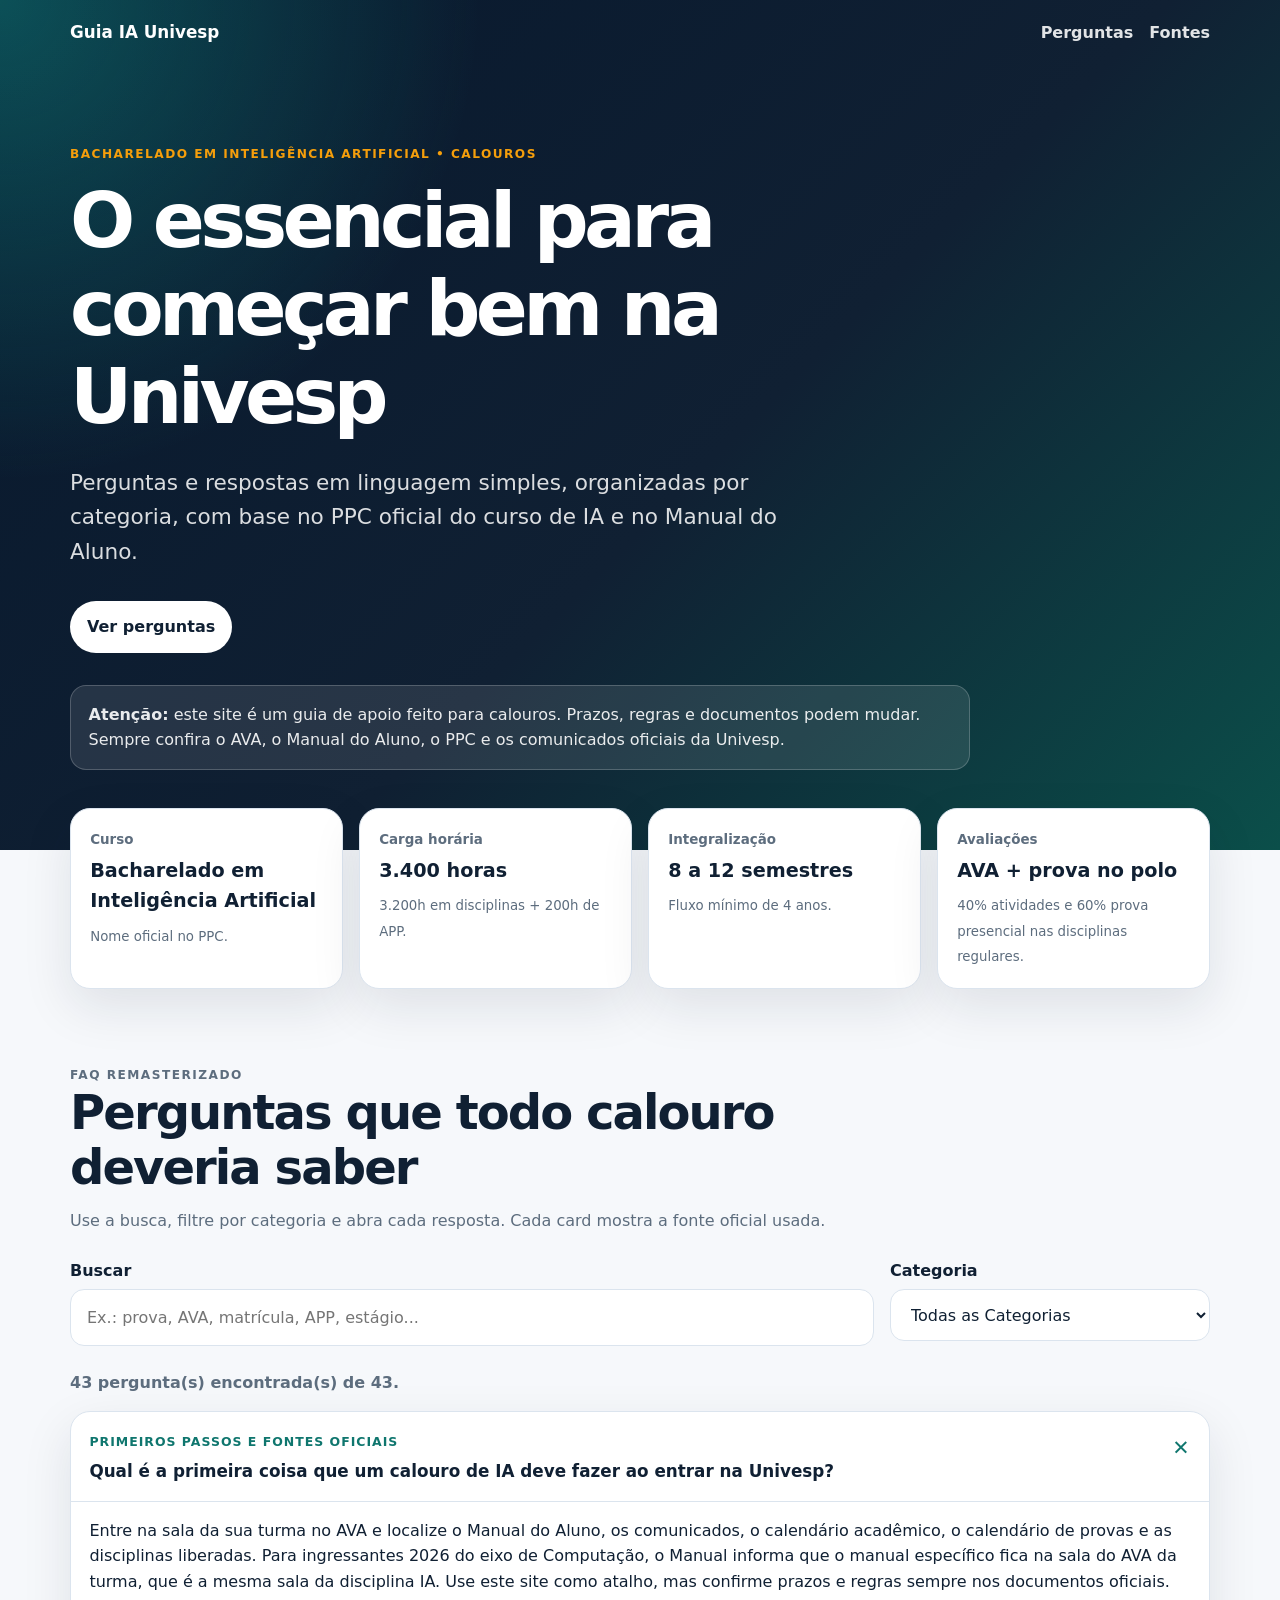
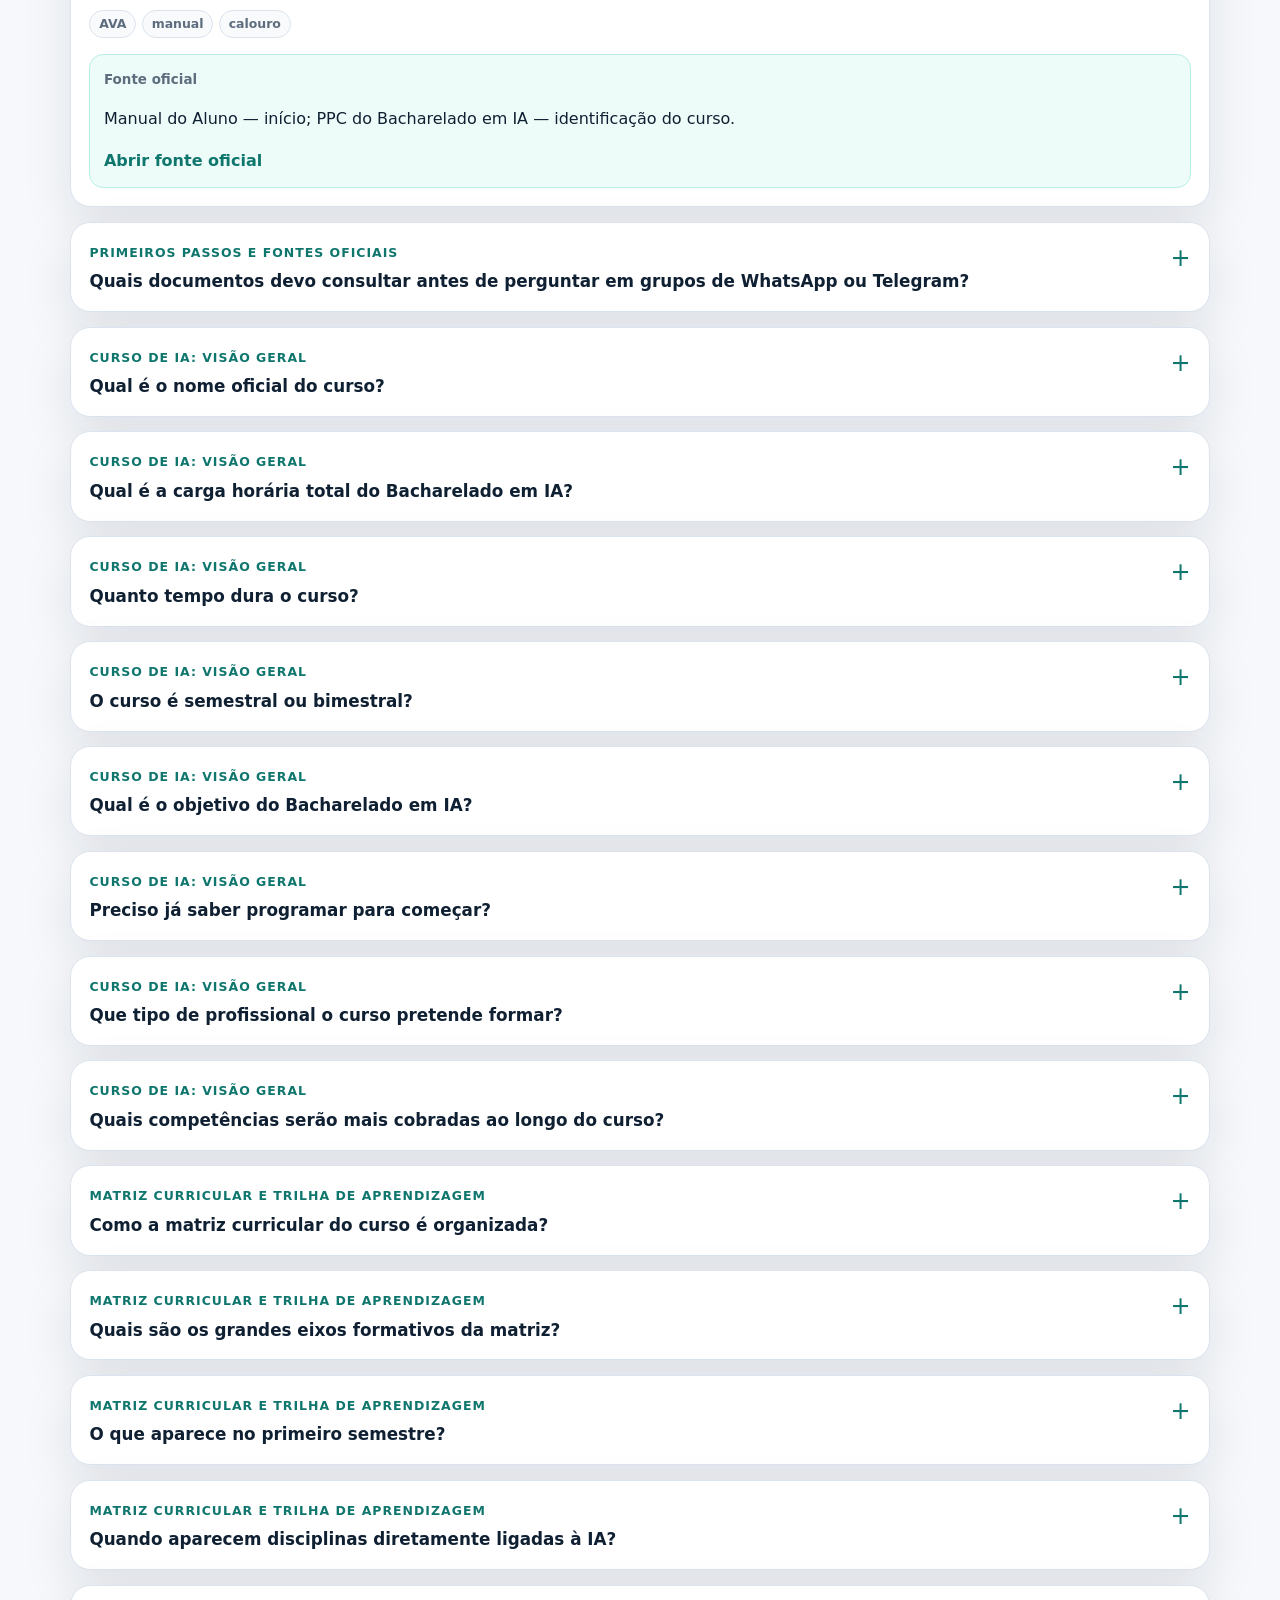
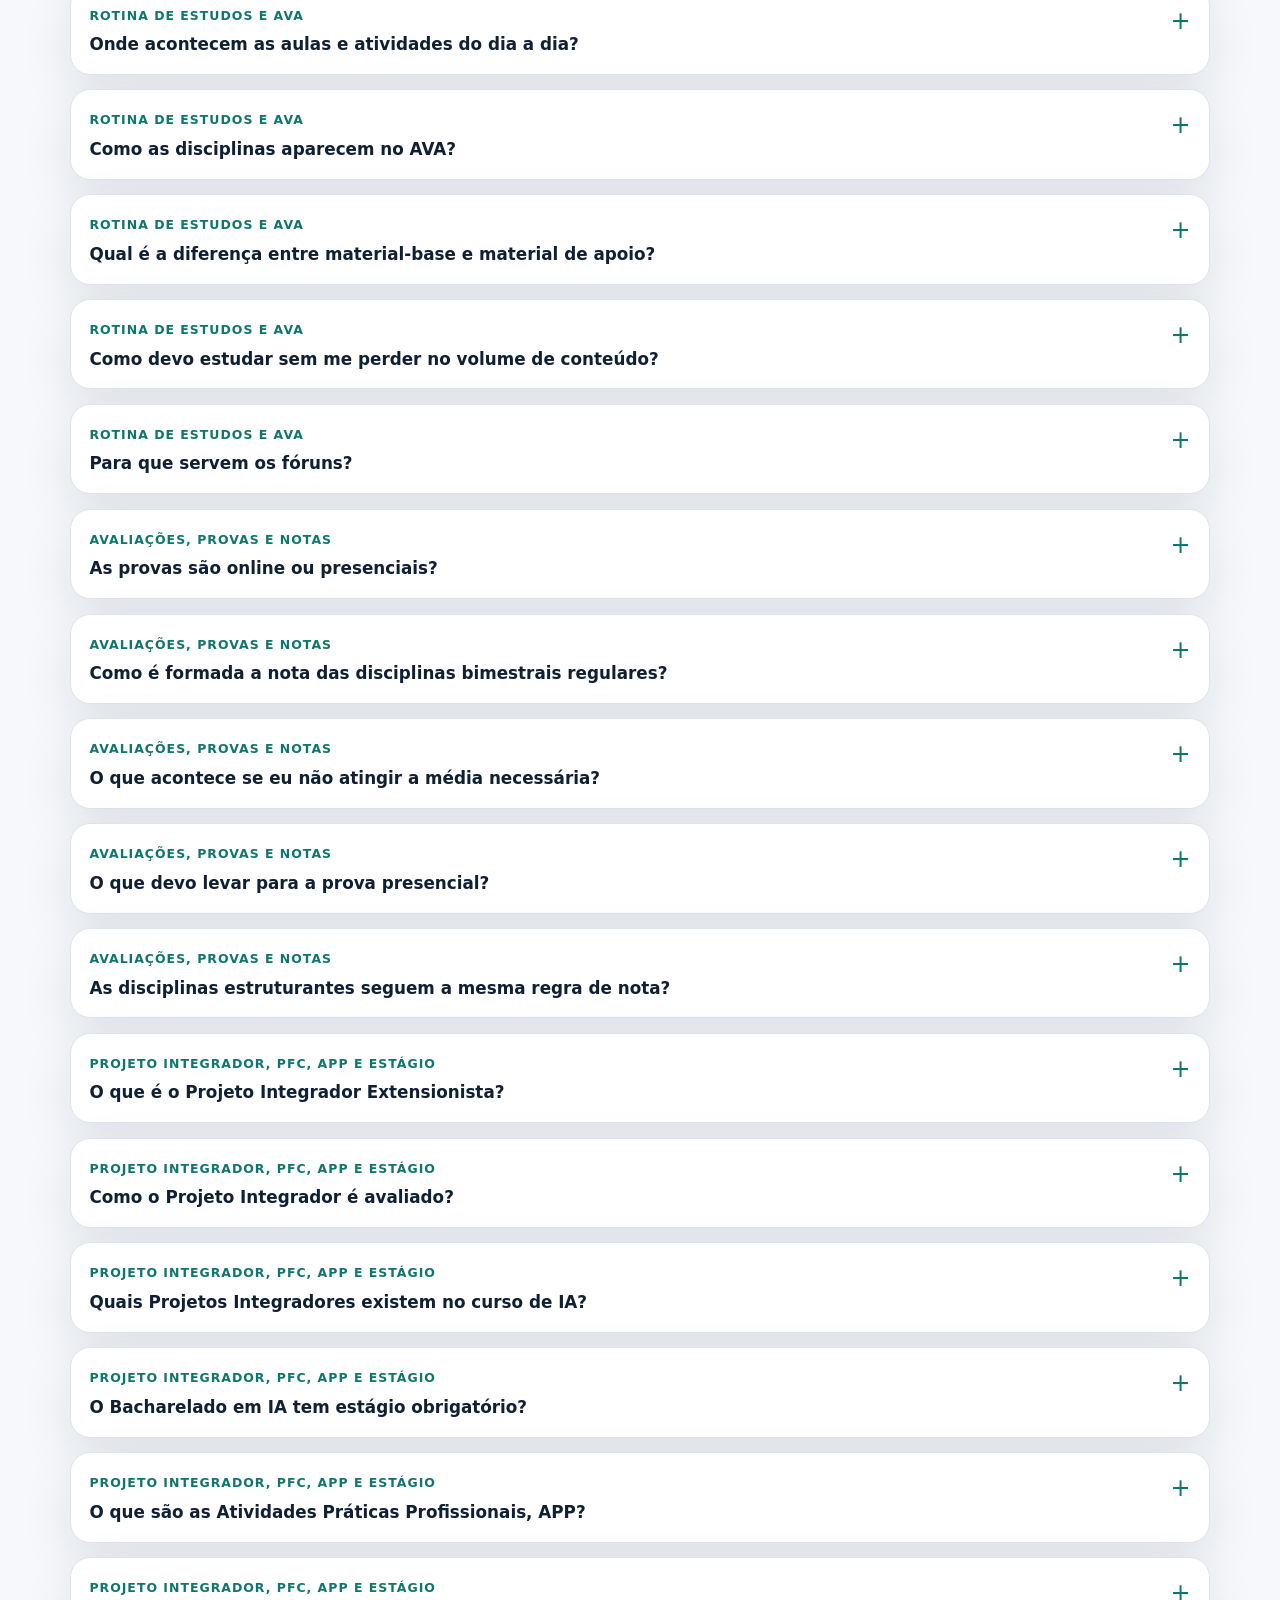
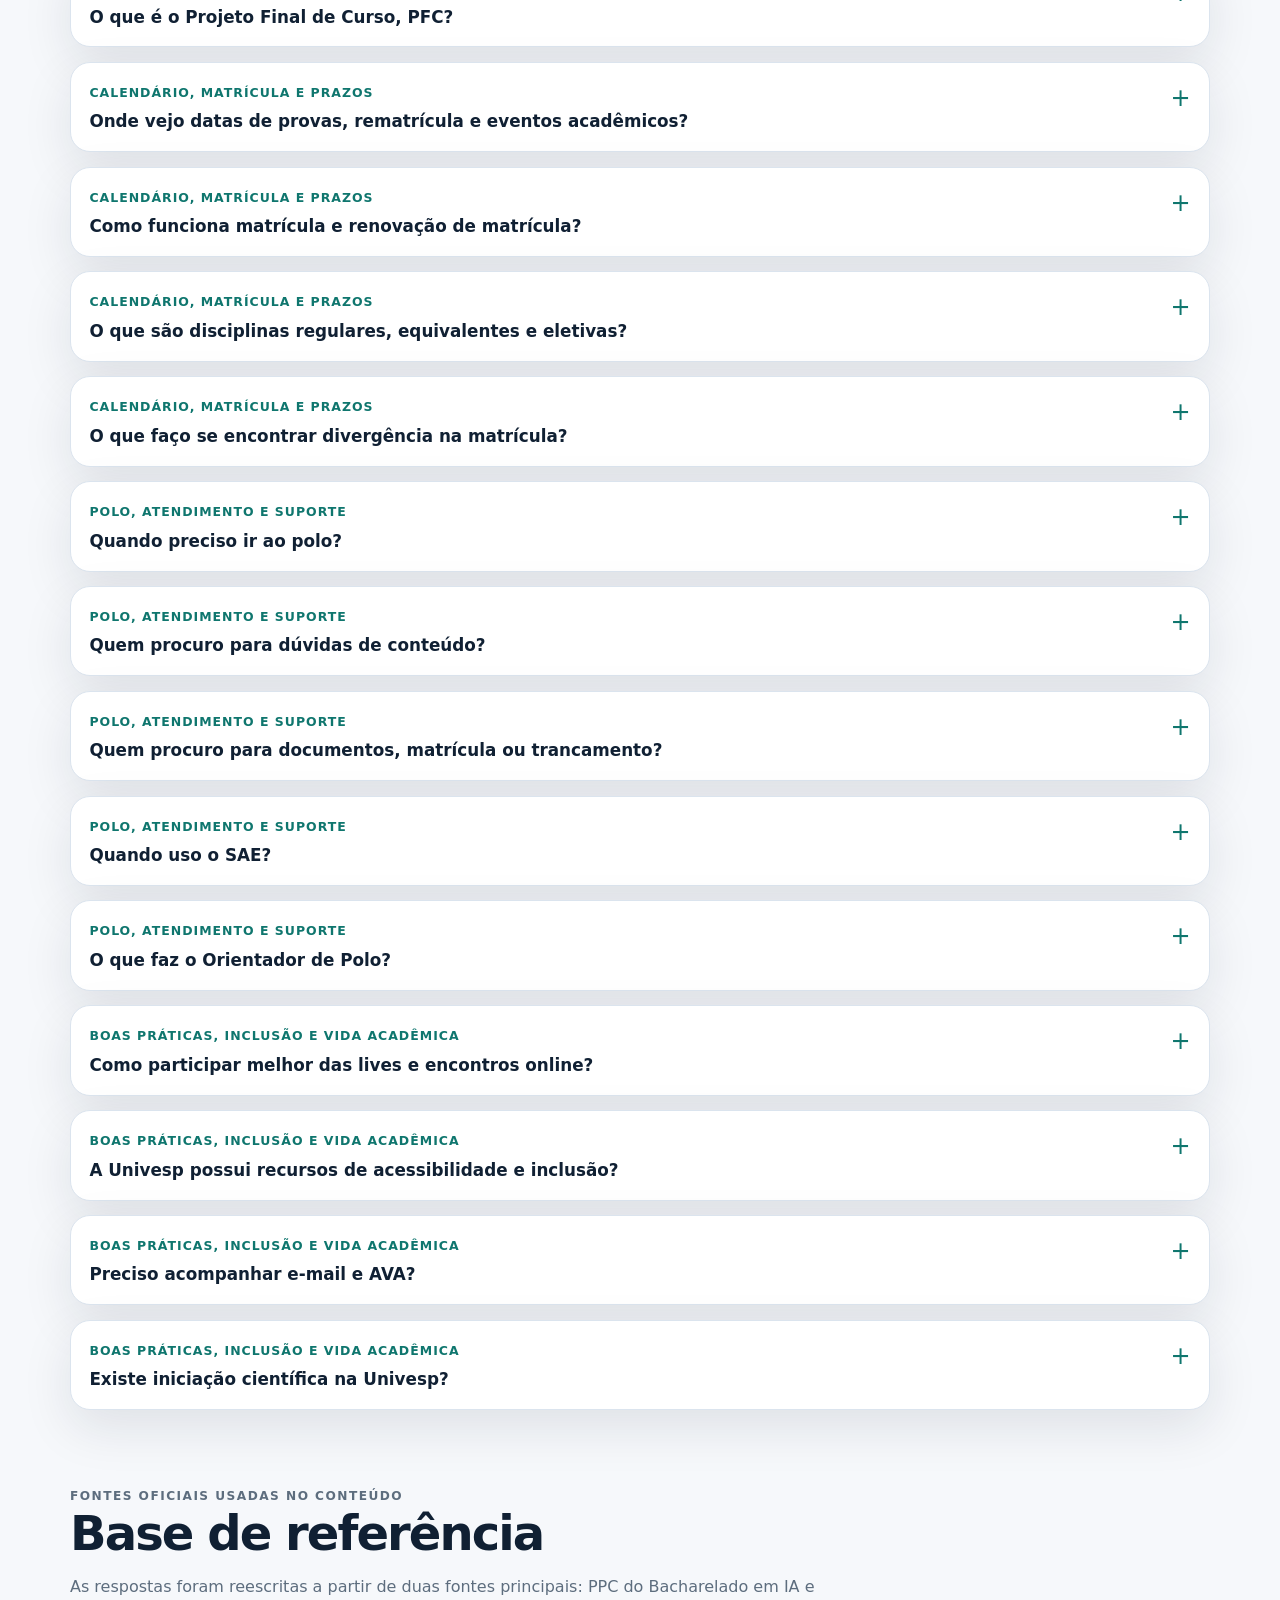
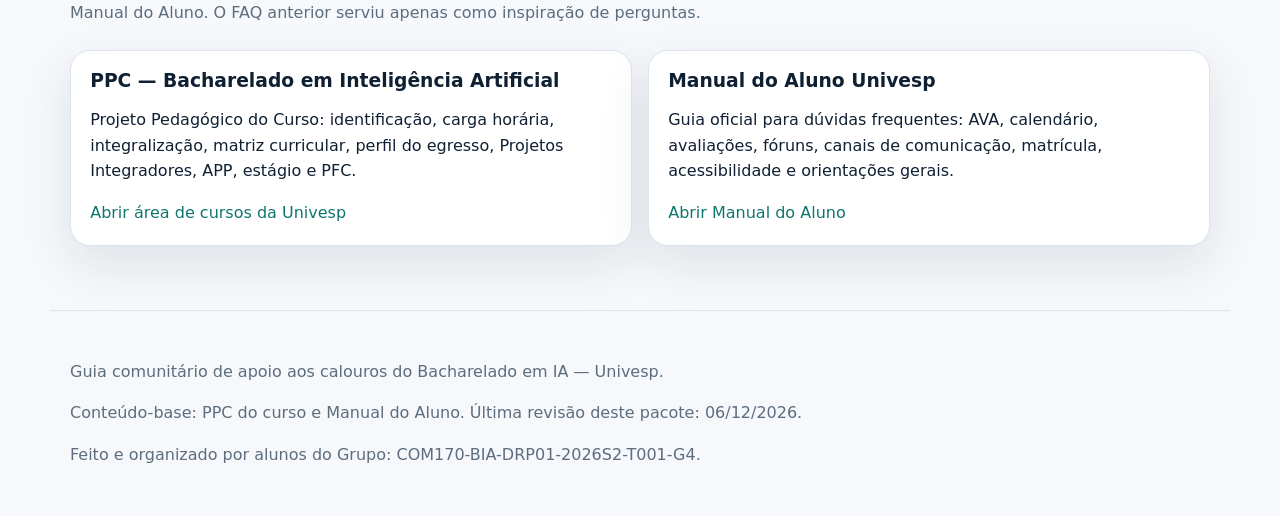
==== commit 099fb97d: "fix index error" ====
--- a/index.html
+++ b/index.html
@@ -17,7 +17,7 @@
     <section id="inicio" class="hero-content">
       <p class="eyebrow">Bacharelado em Inteligência Artificial • Calouros</p>
       <h1>O essencial para começar bem na Univesp</h1>
-      <p class="lead">Perguntas e respostas em linguagem simples, organizadas por eixo, com base no PPC oficial do curso de IA e no Manual do Aluno.</p>
+      <p class="lead">Perguntas e respostas em linguagem simples, organizadas por categoria, com base no PPC oficial do curso de IA e no Manual do Aluno.</p>
       <div class="hero-actions">
         <a class="button primary" href="#perguntas">Ver perguntas</a>
       </div>
@@ -55,7 +55,7 @@
       <div class="section-head">
         <p class="eyebrow">FAQ remasterizado</p>
         <h2>Perguntas que todo calouro deveria saber</h2>
-        <p>Use a busca, filtre por eixo e abra cada resposta. Cada card mostra a fonte oficial usada.</p>
+        <p>Use a busca, filtre por categoria e abra cada resposta. Cada card mostra a fonte oficial usada.</p>
       </div>
 
       <div class="tools" aria-label="Ferramentas de busca e filtro">
@@ -64,9 +64,9 @@
           <input id="search" type="search" placeholder="Ex.: prova, AVA, matrícula, APP, estágio..." autocomplete="off">
         </label>
         <label class="select-label">
-          <span>Eixo</span>
+          <span>Categoria</span>
           <select id="axisFilter">
-            <option value="todos">Todos os eixos</option>
+            <option value="todos">Todas as Categorias</option>
           </select>
         </label>
       </div>
@@ -99,6 +99,7 @@
   <footer>
     <p>Guia comunitário de apoio aos calouros do Bacharelado em IA — Univesp.</p>
     <p>Conteúdo-base: PPC do curso e Manual do Aluno. Última revisão deste pacote: <span id="today"></span>.</p>
+        <p>Feito e organizado por alunos do Grupo: COM170-BIA-DRP01-2026S2-T001-G4.</p>
   </footer>
 
   <script src="data.js"></script>
